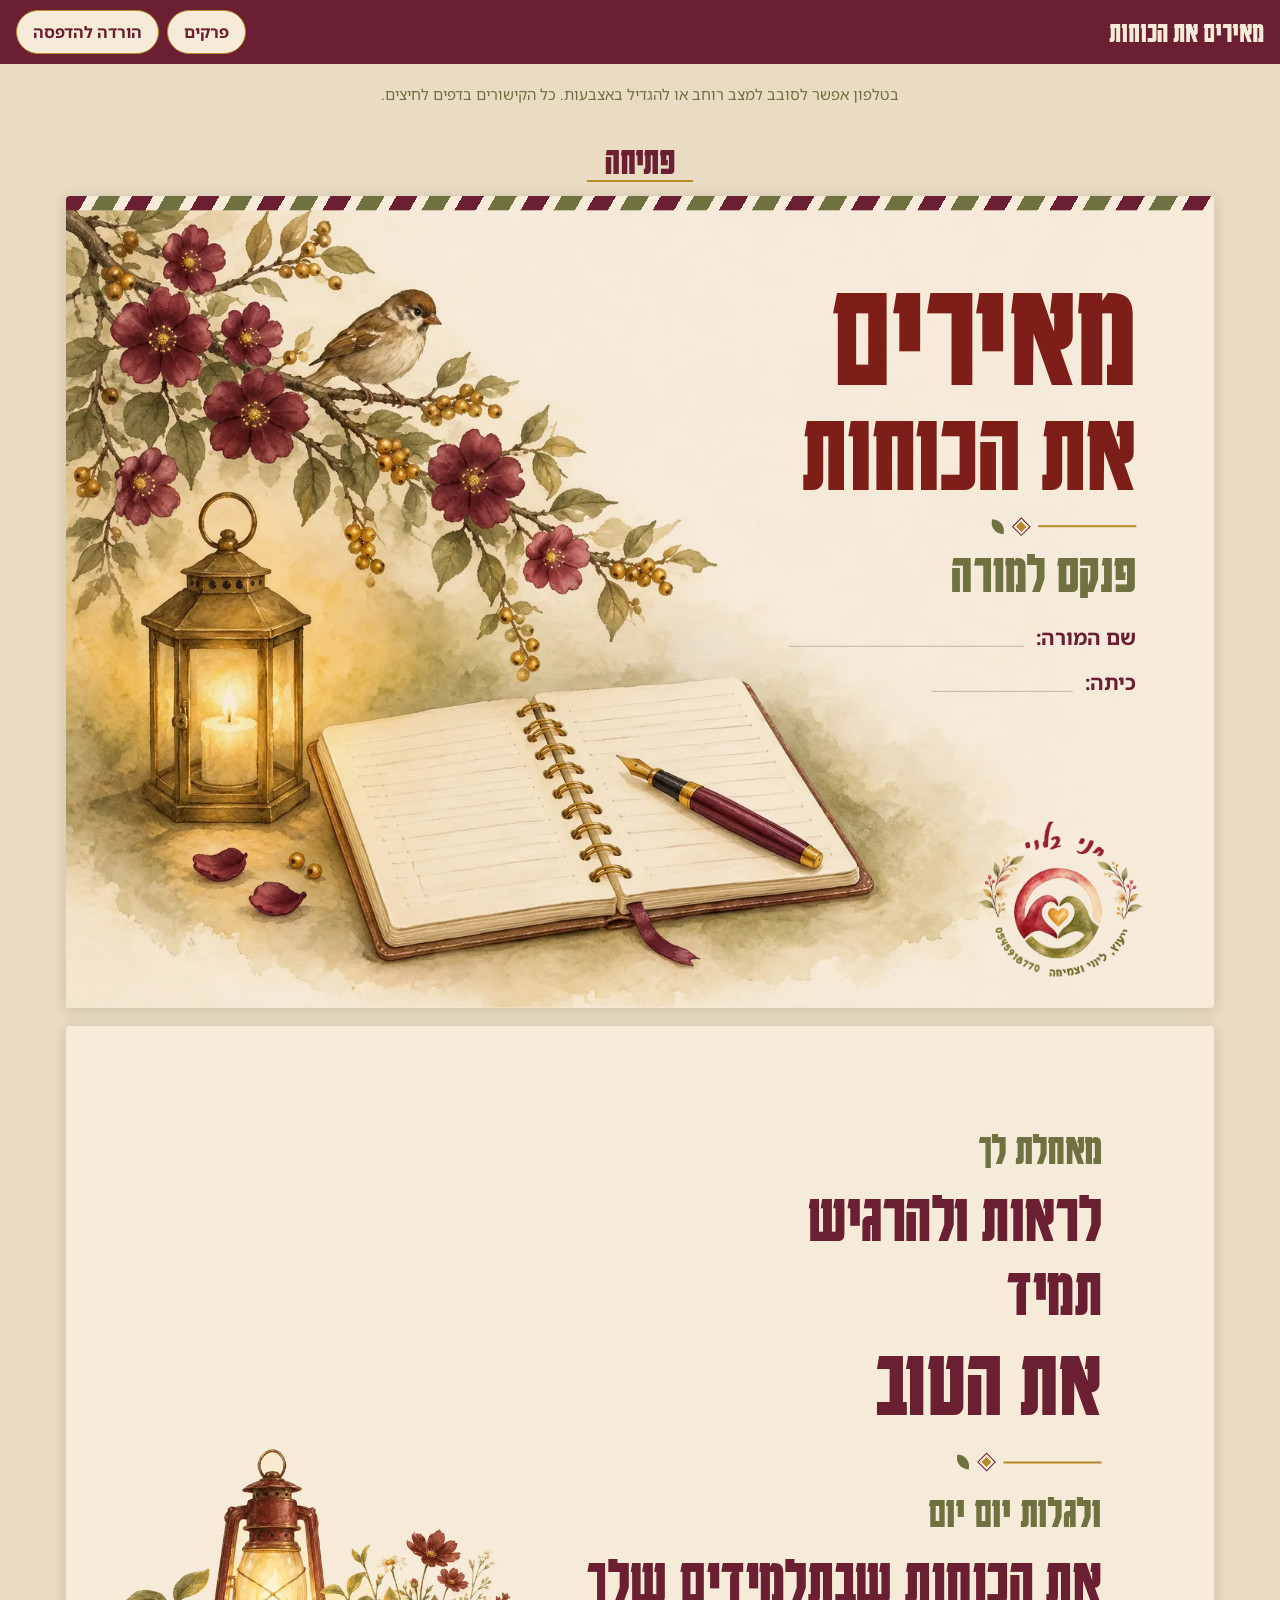
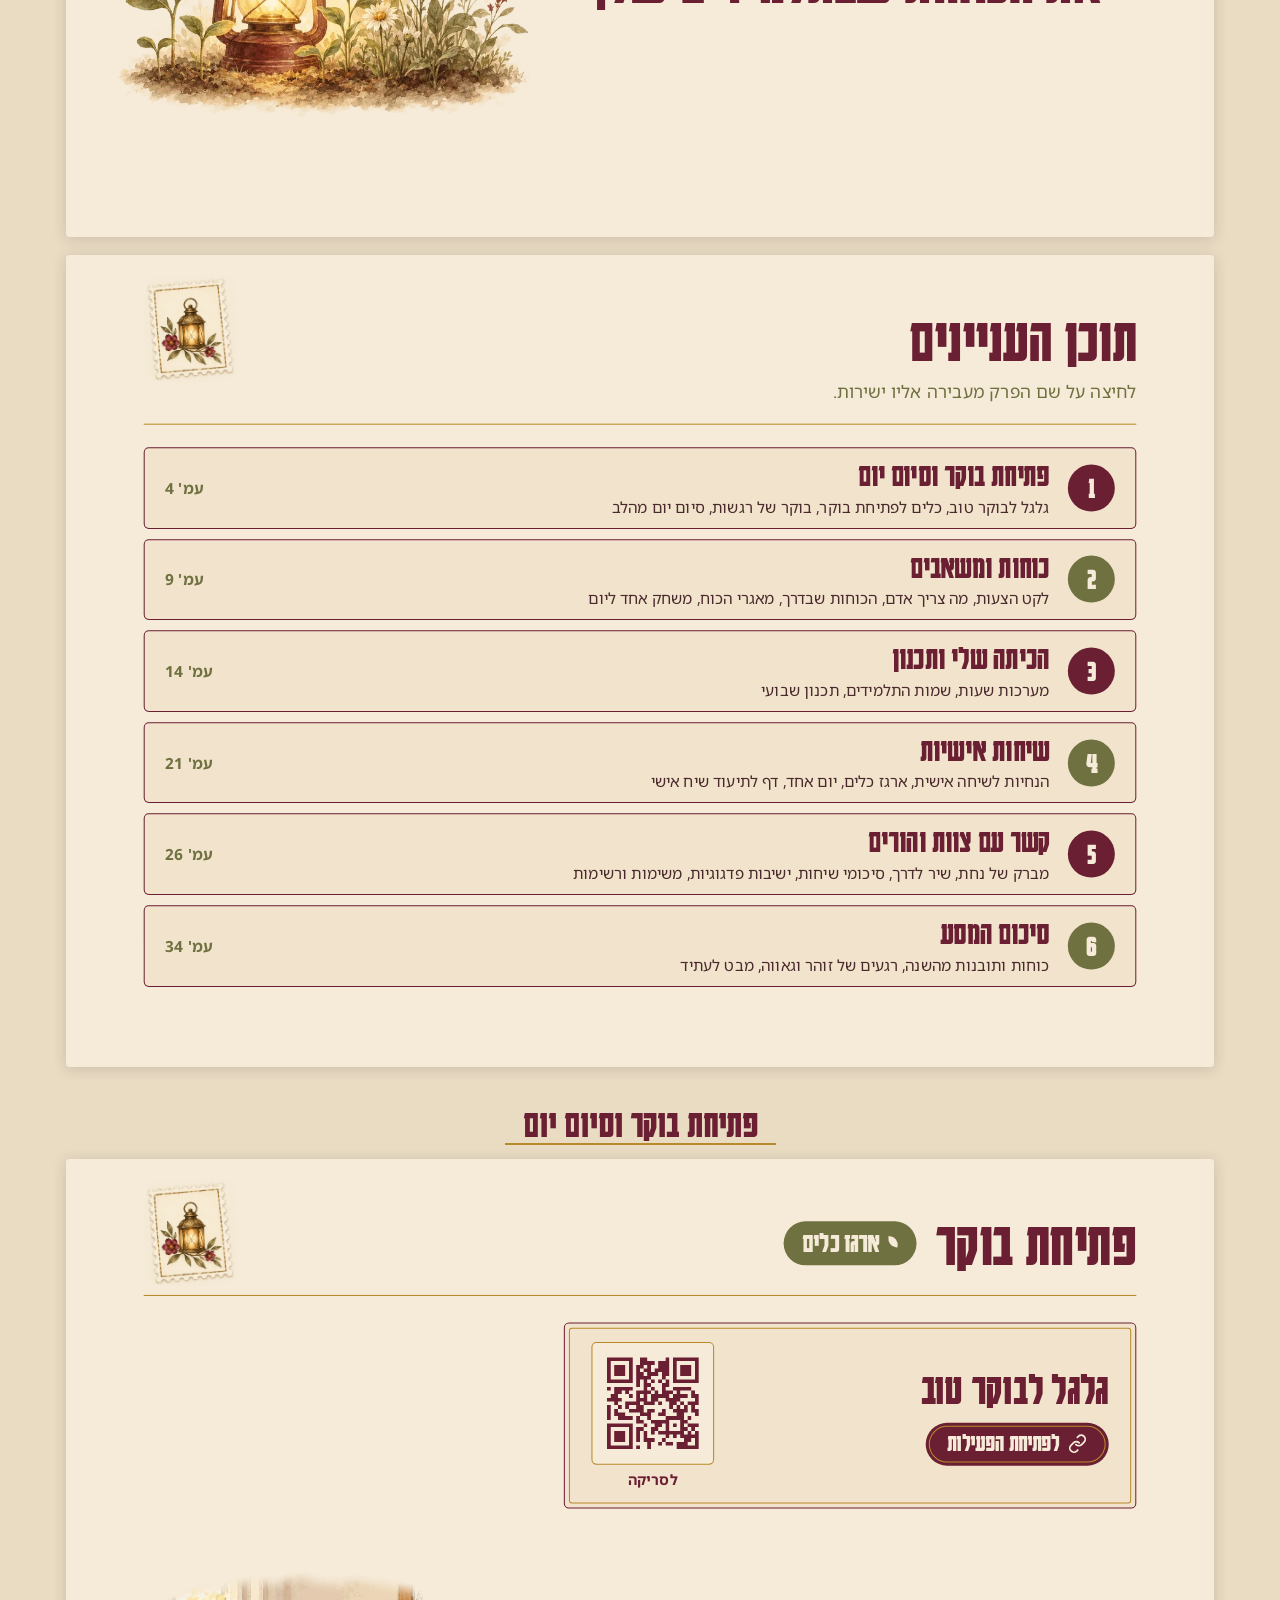
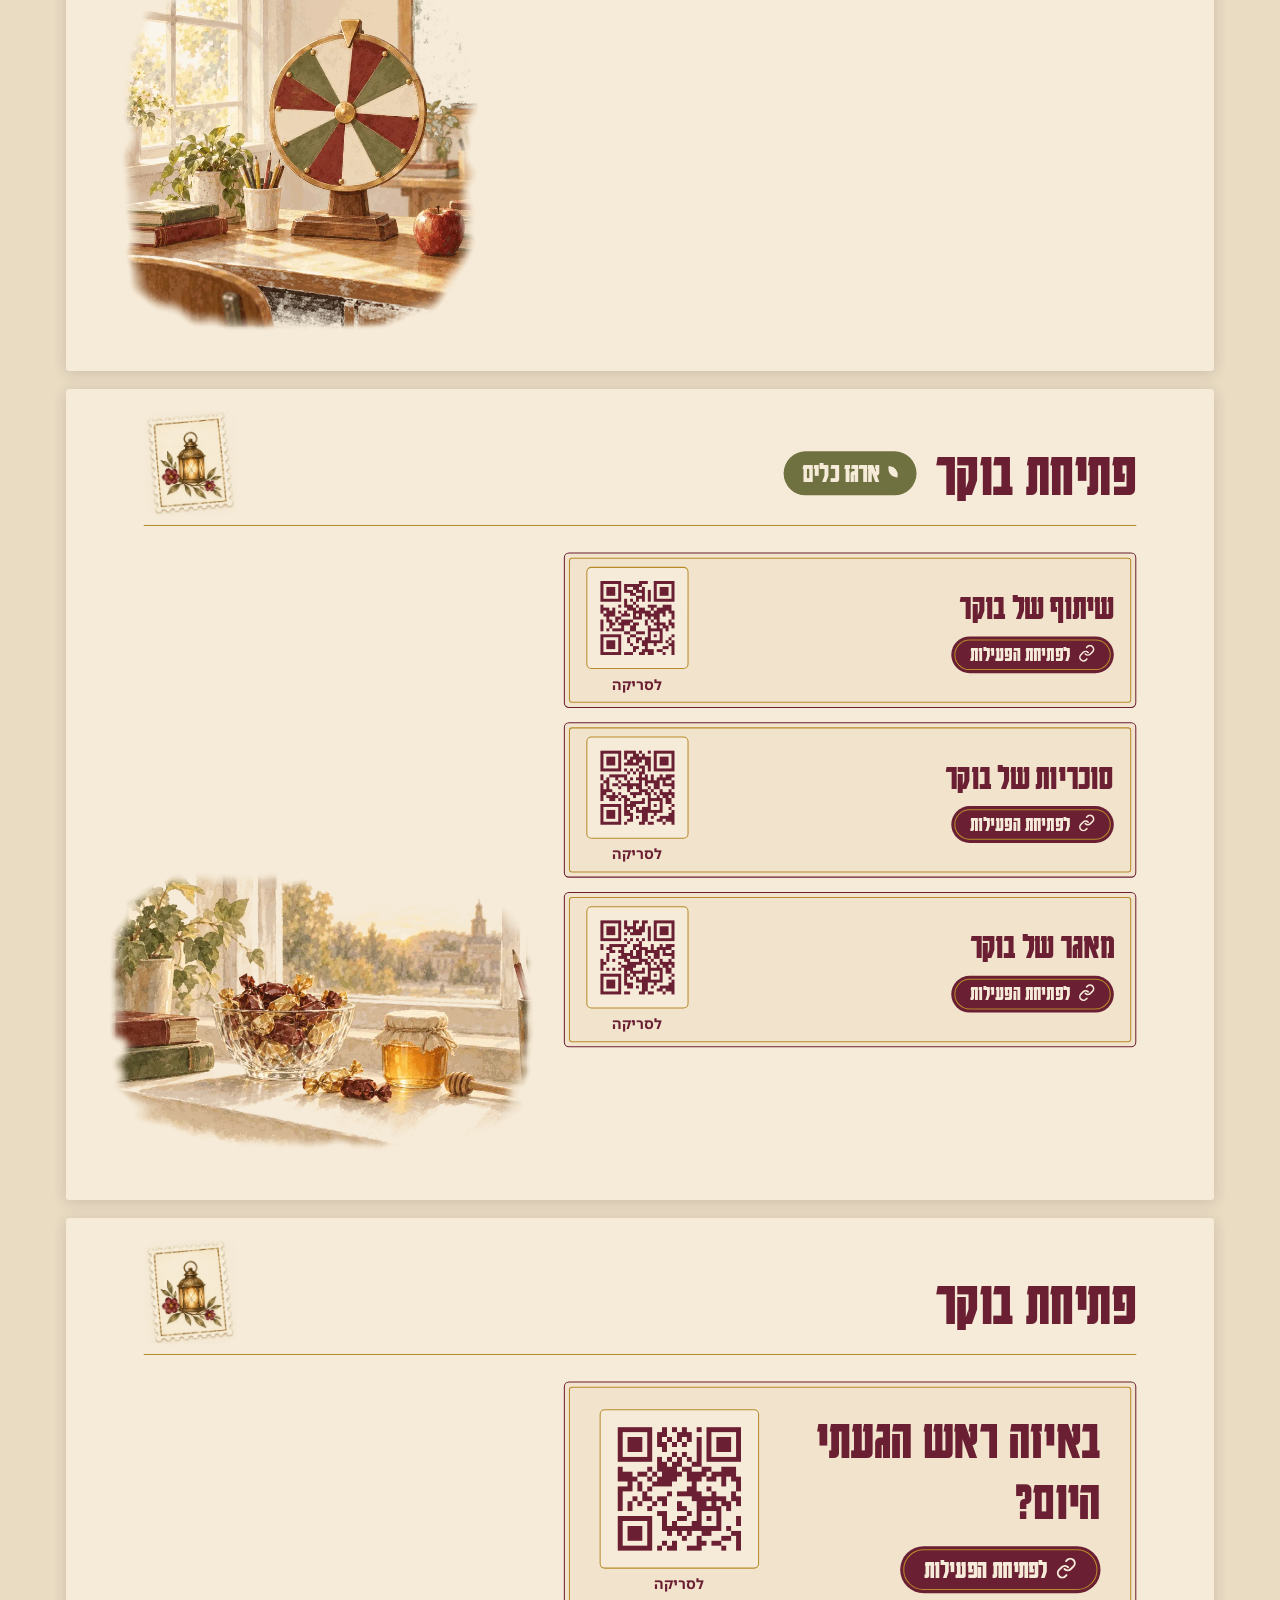
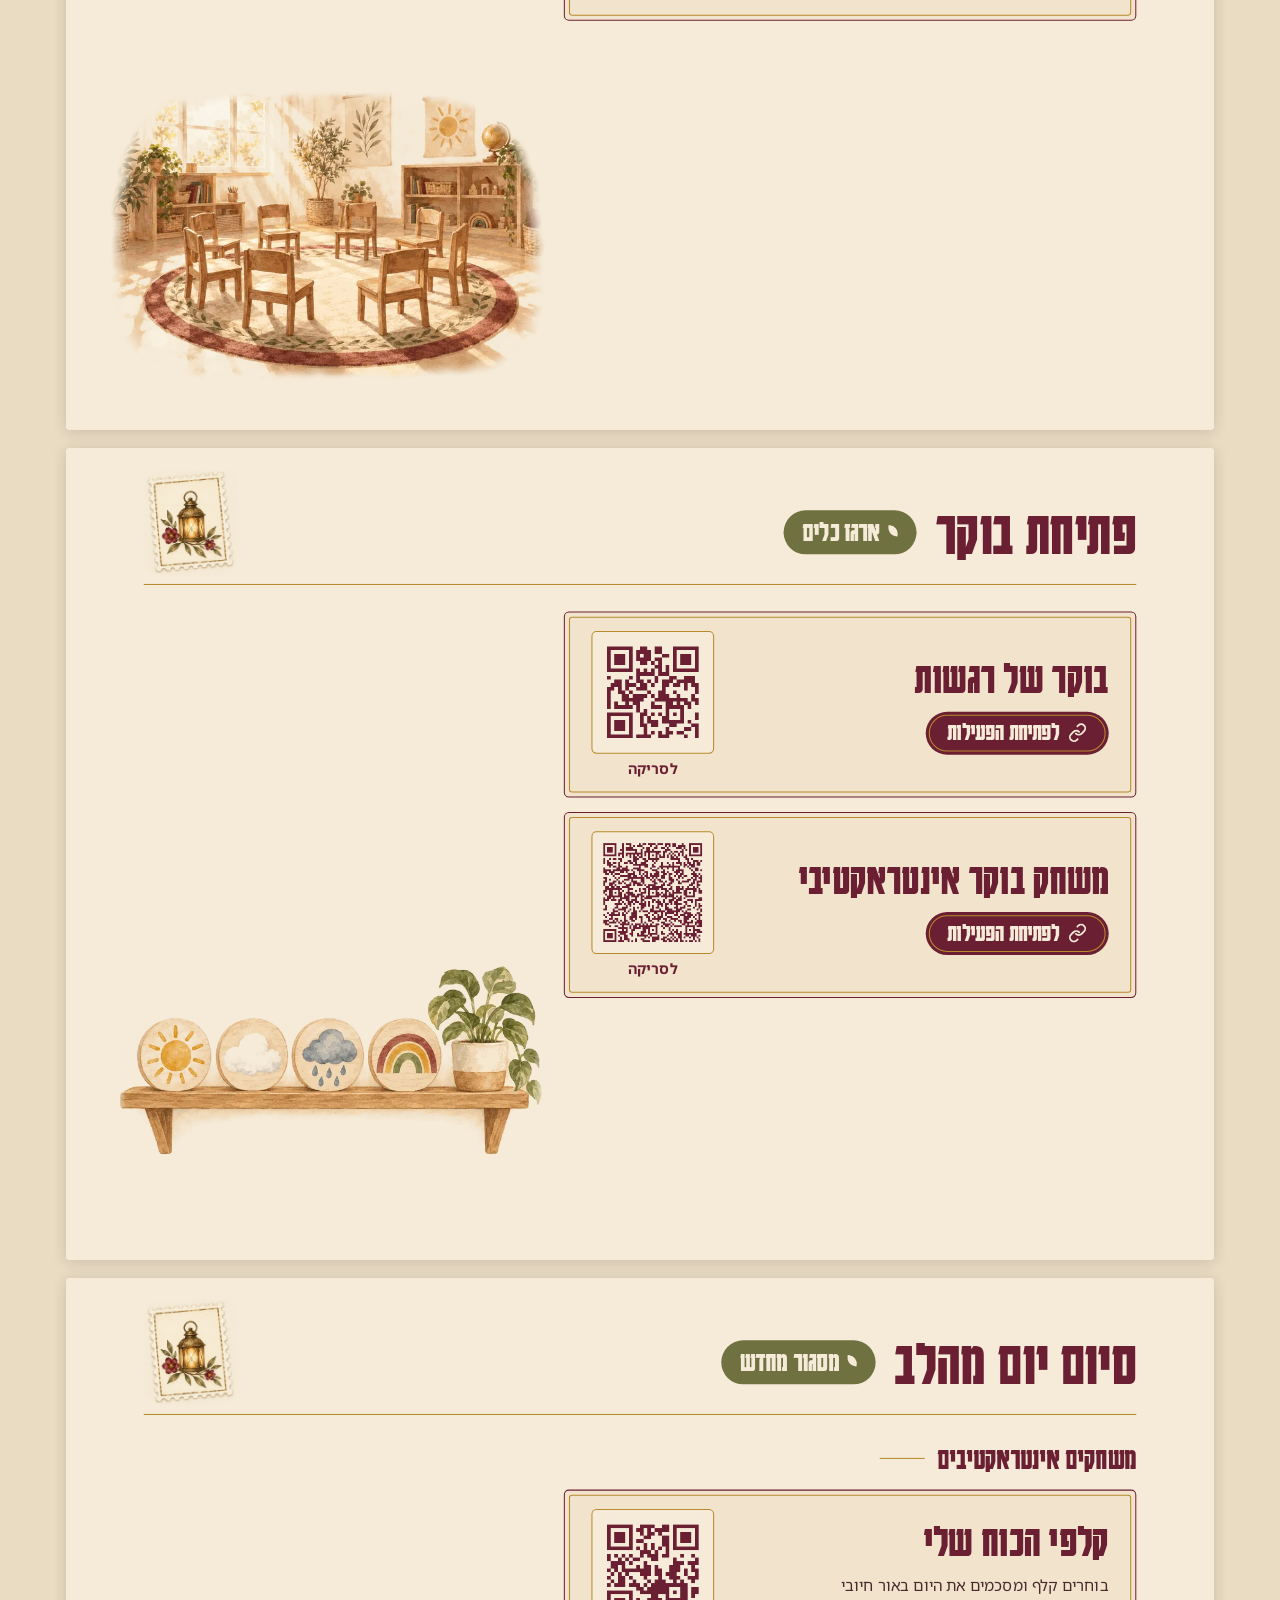
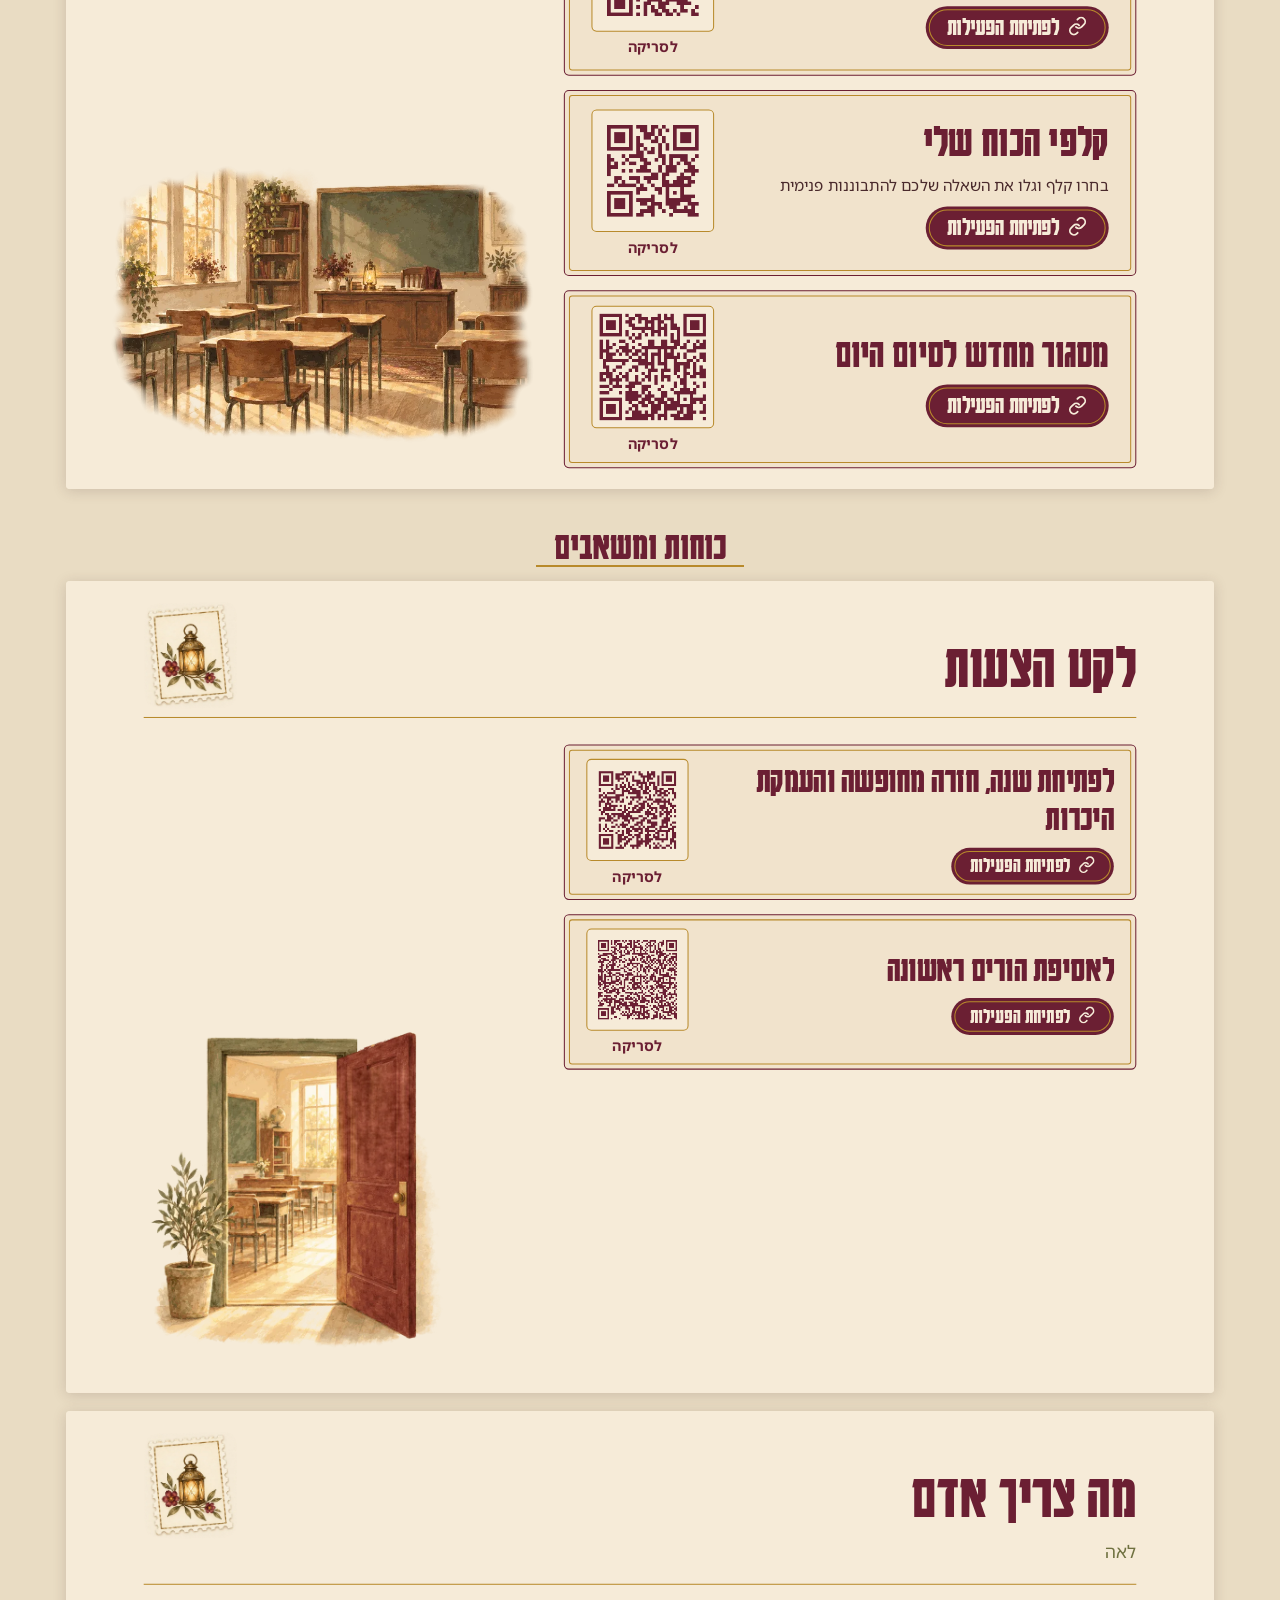
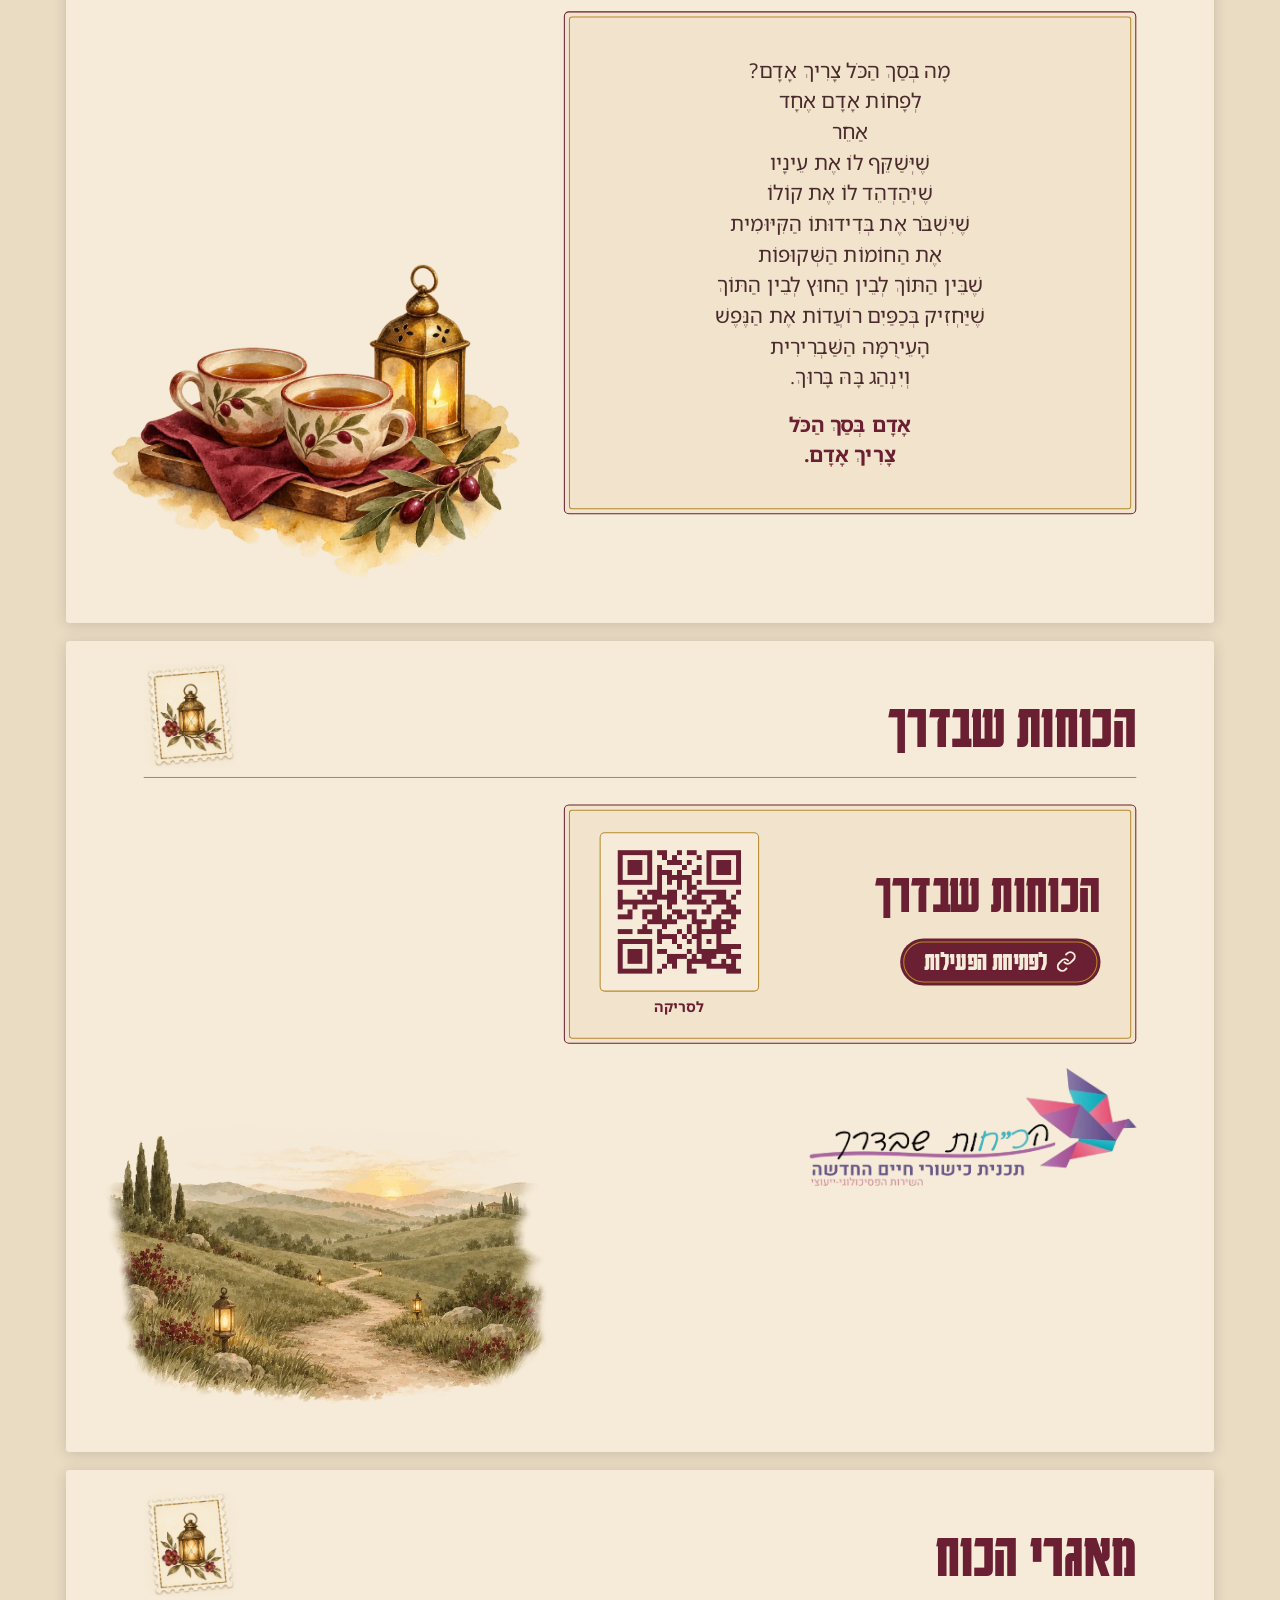
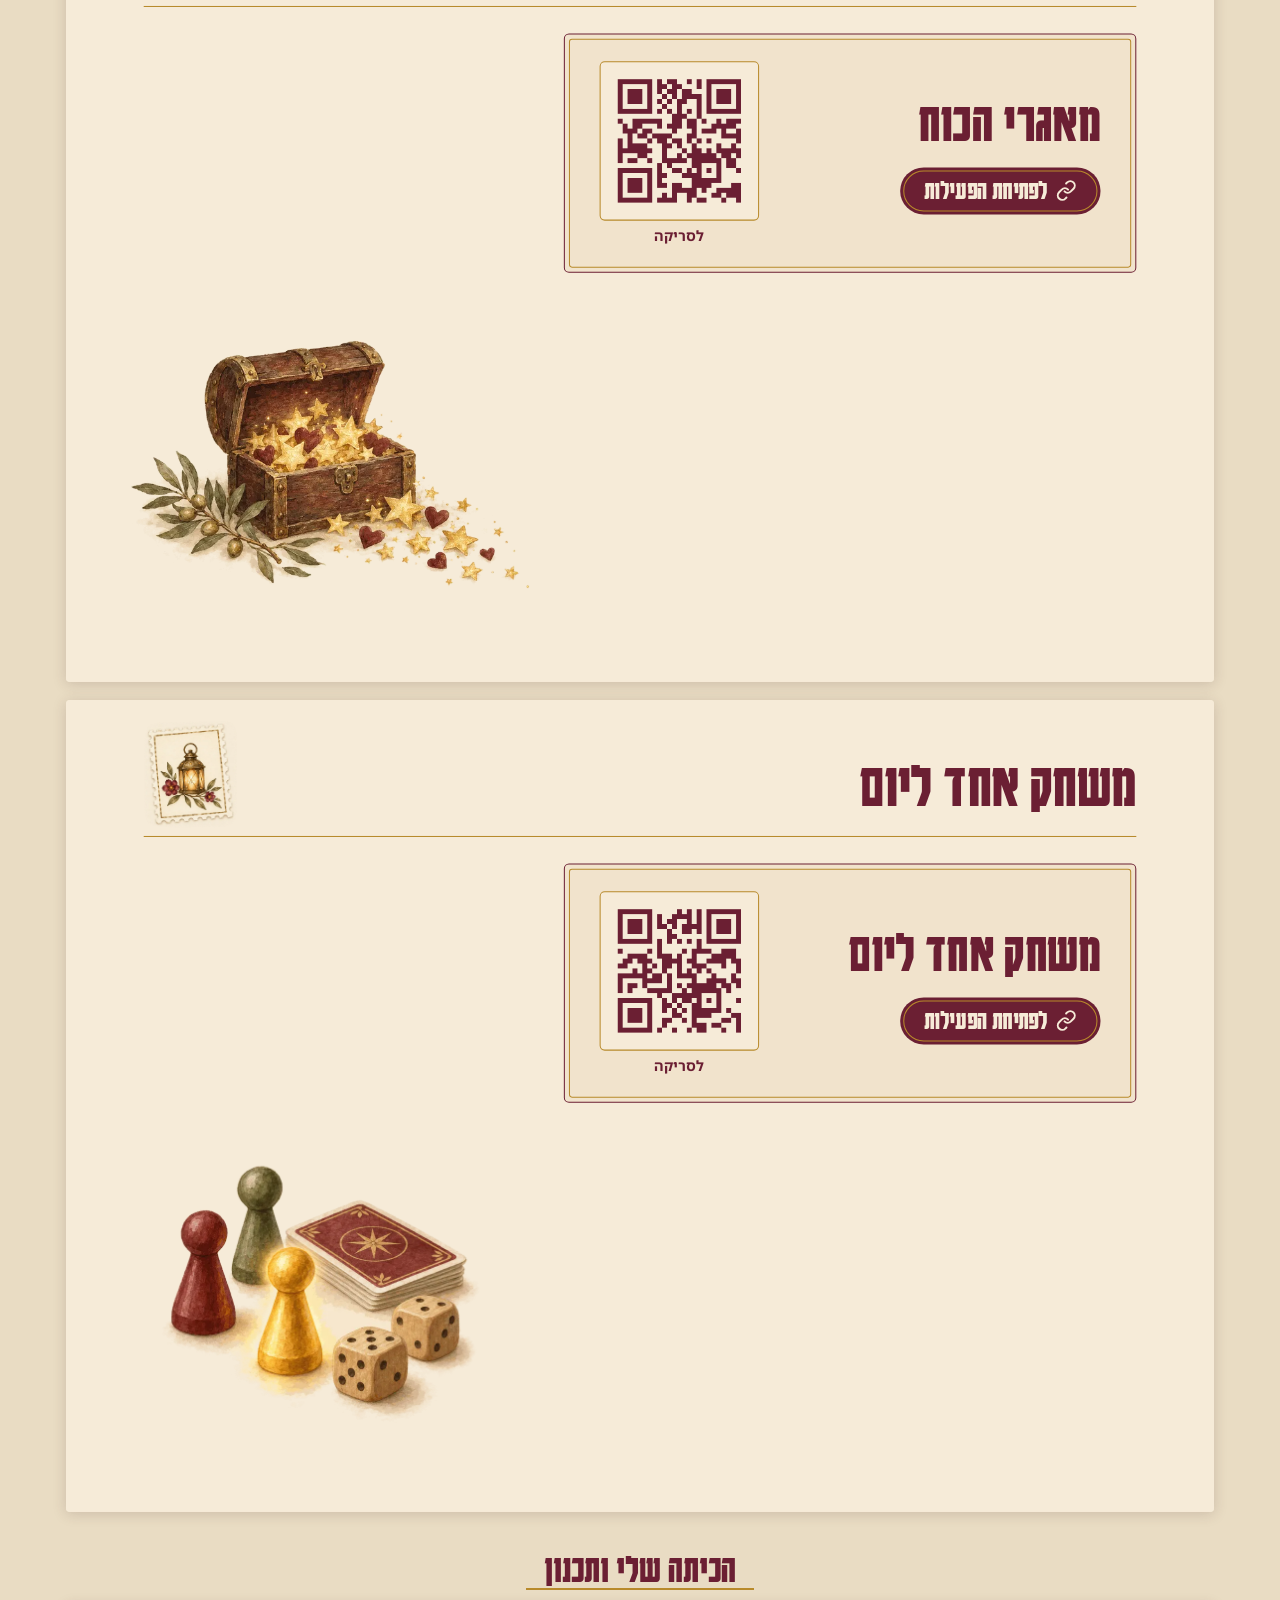
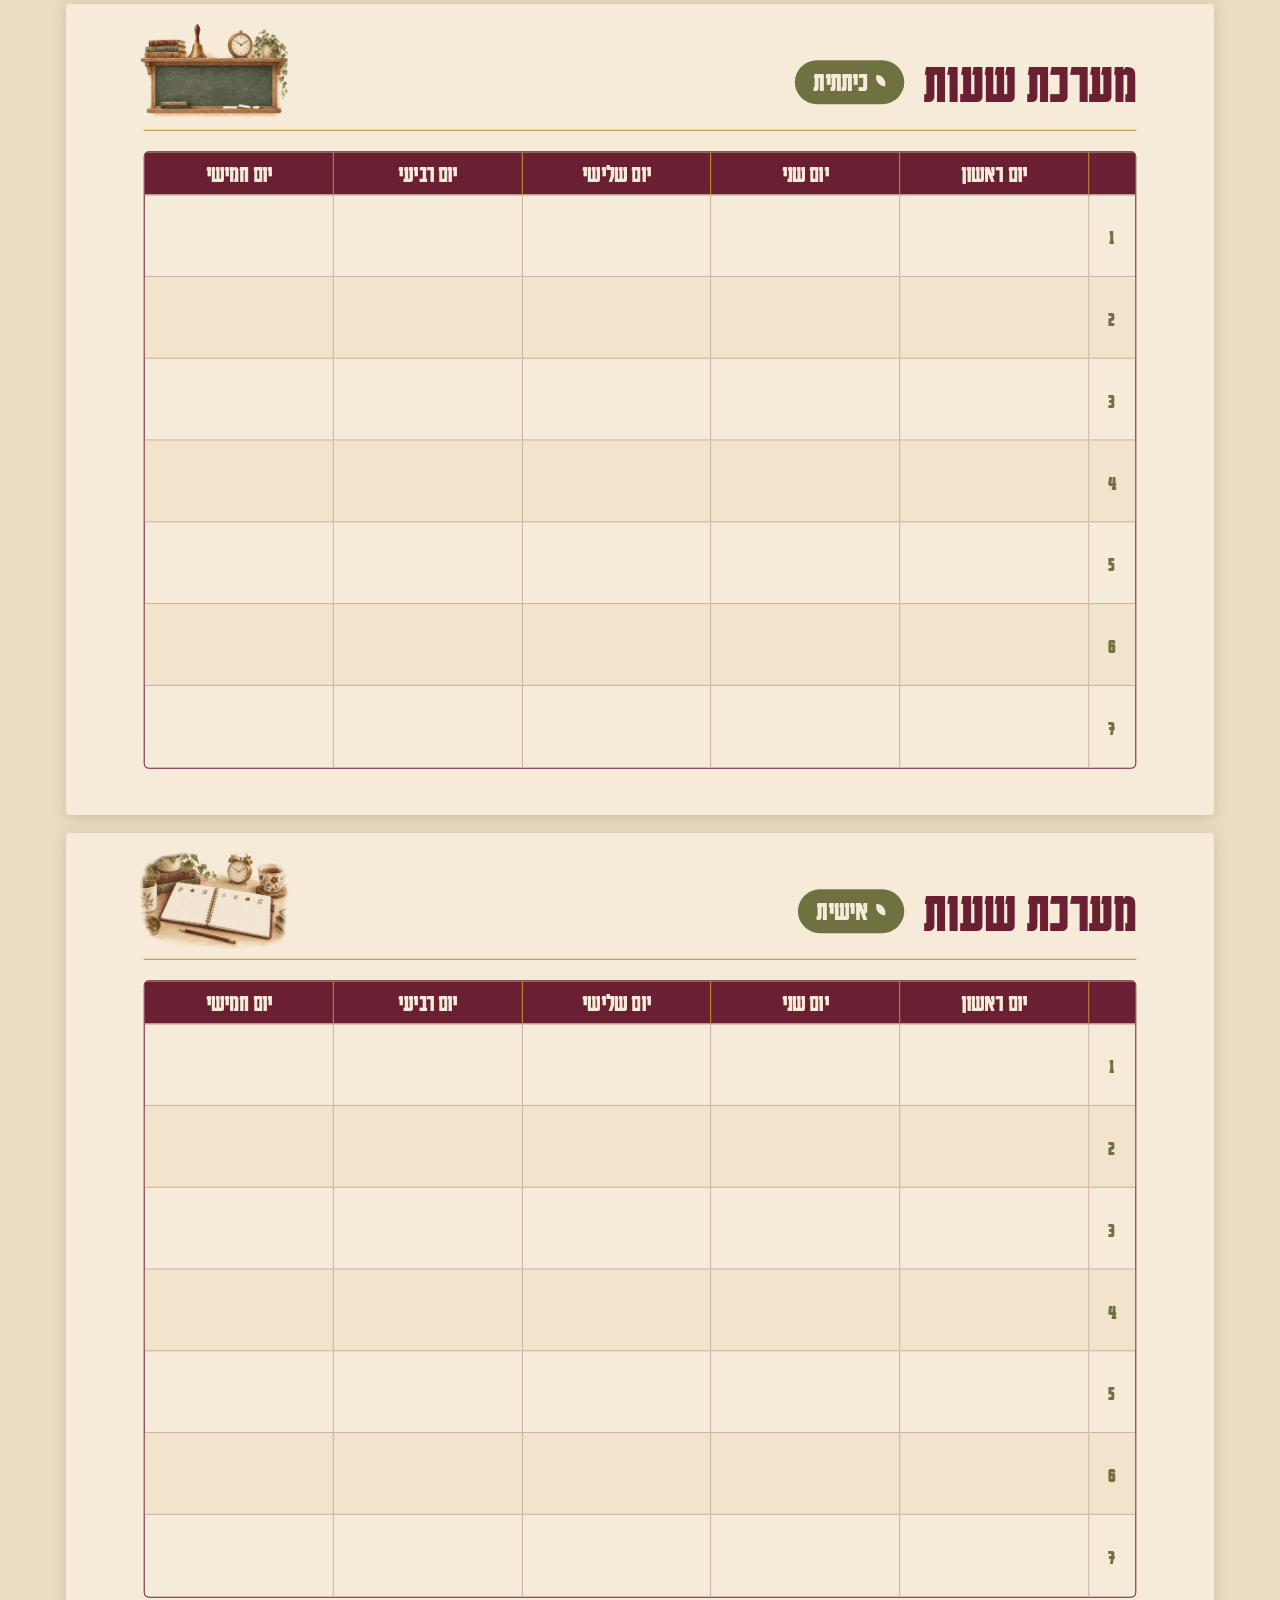
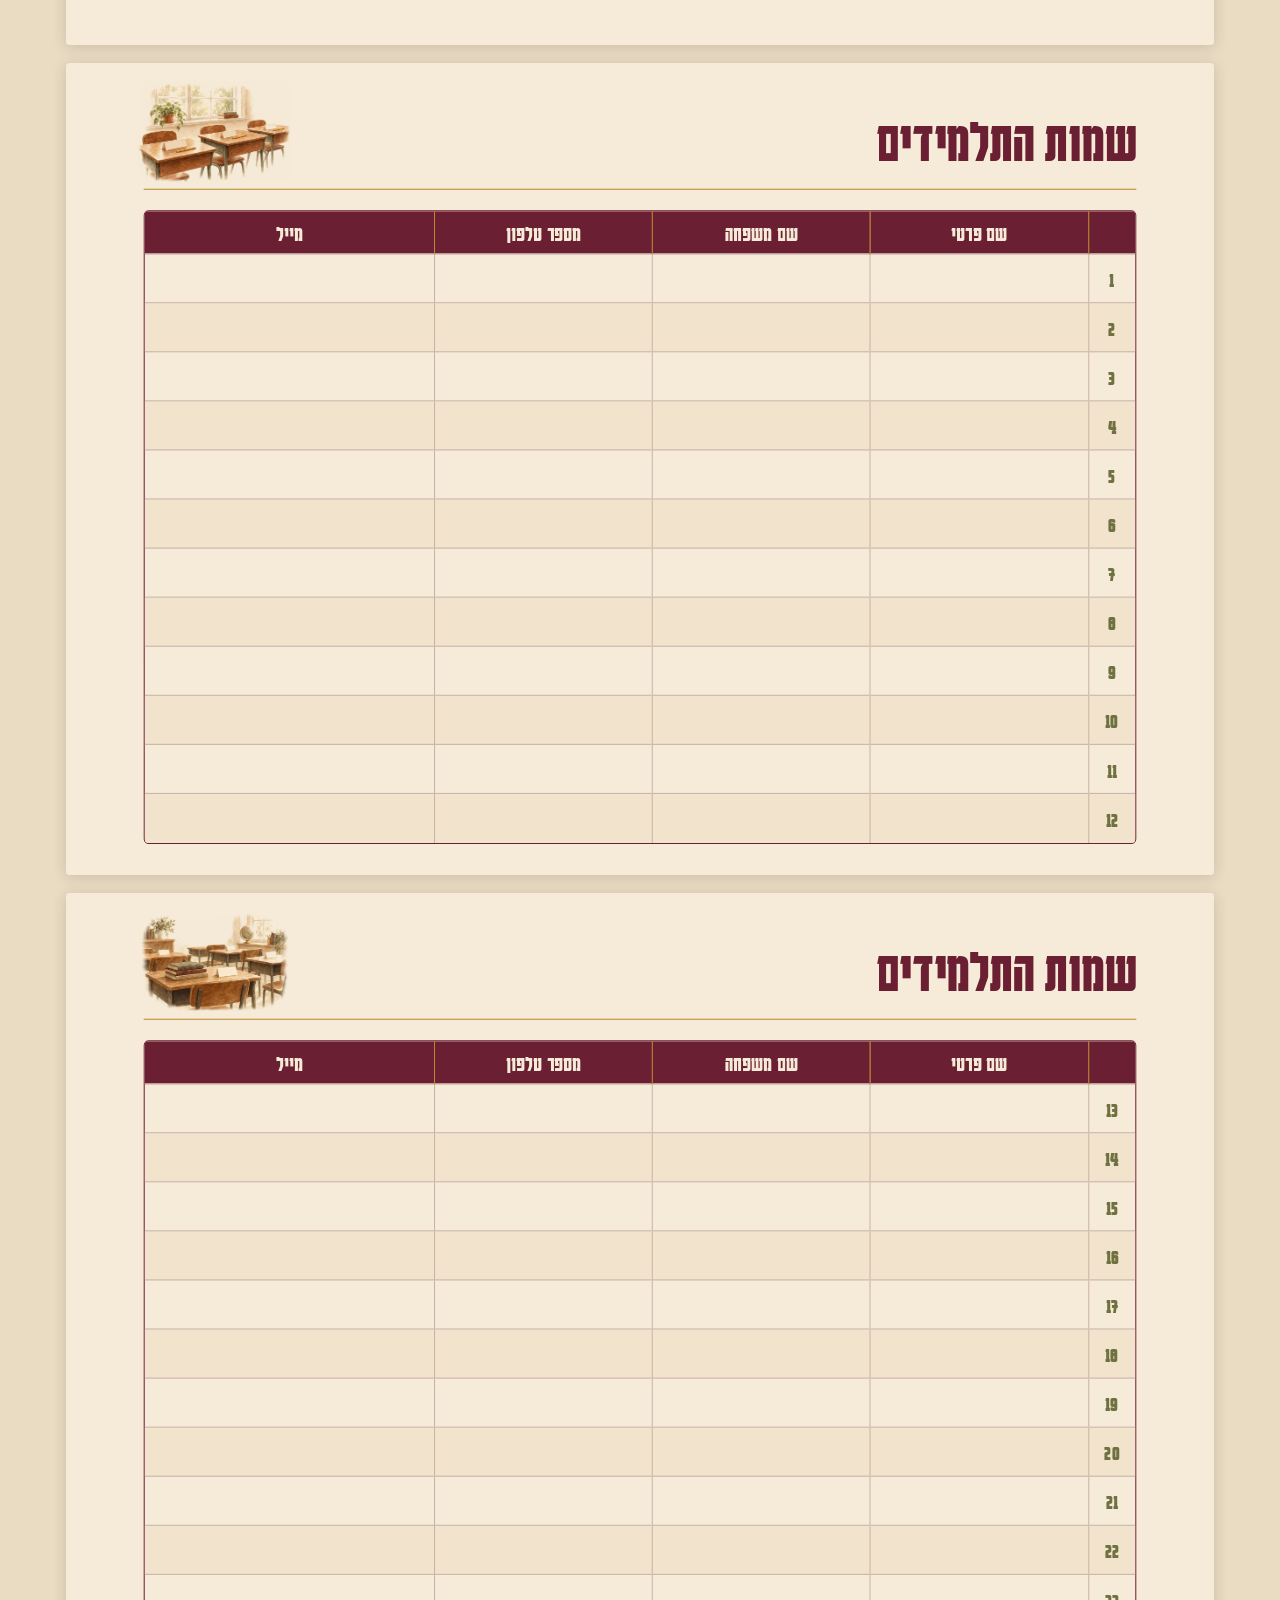
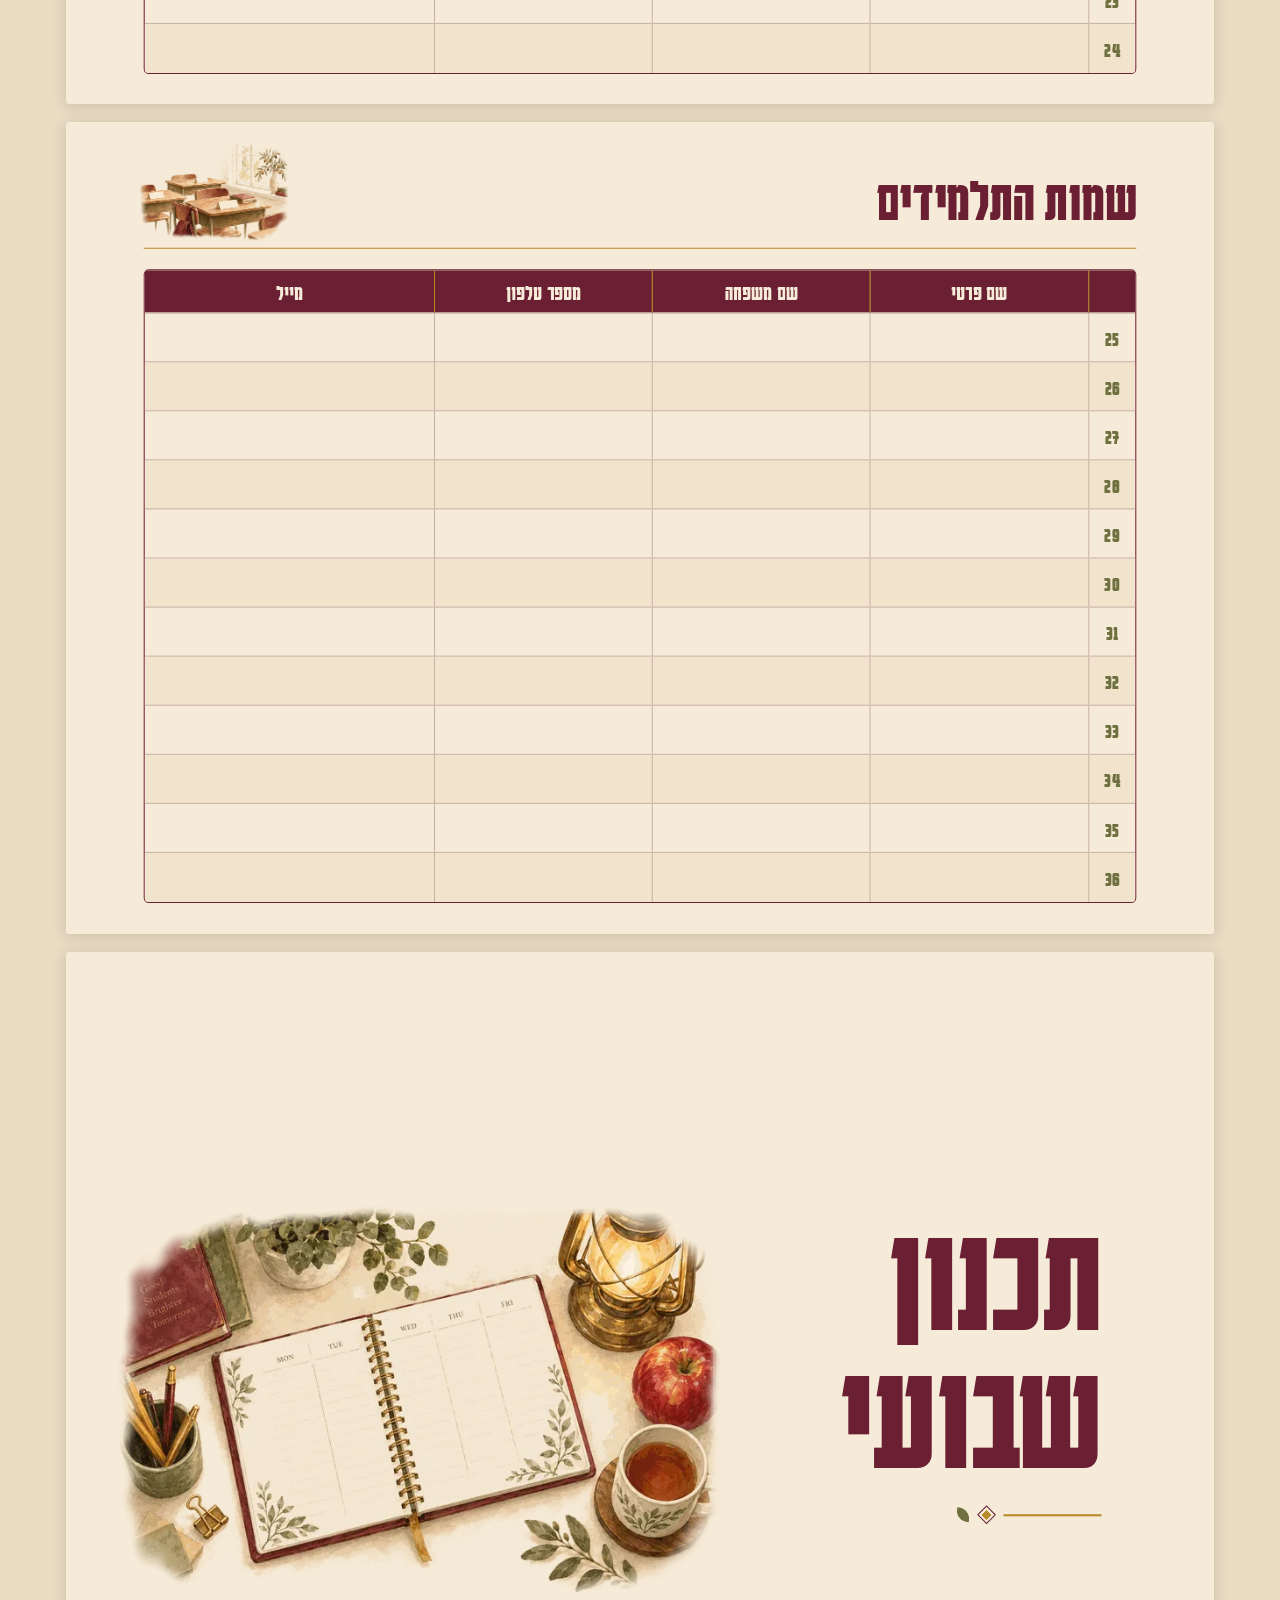
==== meirim-et-hakochot-site/index.html @ 9d776be3 "Add files via upload" ====
<!doctype html>
<html lang="he" dir="rtl">
<head>
<meta charset="utf-8">
<meta name="viewport" content="width=device-width, initial-scale=1">
<title>מאירים את הכוחות: פנקס למורה</title>
<meta name="description" content="פנקס למורה מאת חני בלוי: פתיחות בוקר, שיחות אישיות, כלים, שירים ודפי תיעוד לאורך השנה.">
<meta property="og:type" content="website">
<meta property="og:locale" content="he_IL">
<meta property="og:title" content="מאירים את הכוחות: פנקס למורה">
<meta property="og:description" content="פנקס למורה מאת חני בלוי: פתיחות בוקר, שיחות אישיות, כלים, שירים ודפי תיעוד לאורך השנה.">
<meta property="og:image" content="https://meirim-et-hakochot.vercel.app/og.jpg">
<meta property="og:image:width" content="1200">
<meta property="og:image:height" content="630">
<meta property="og:url" content="https://meirim-et-hakochot.vercel.app/">
<meta name="twitter:card" content="summary_large_image">
<meta name="theme-color" content="#6b1f33">
<link rel="icon" href="img/c4fcf6742540a62b8436416627c393c3.webp">
<link rel="stylesheet" href="fonts/fonts.css">
<style>
*{box-sizing:border-box}
body{margin:0}
a{color:#6b1f33}a:hover{color:#7d1e18}

html{scroll-behavior:smooth;scroll-padding-top:72px}
body{background:#e9dcc3;color:#4a2a2c;font-family:'Noto Sans Hebrew',sans-serif}
.bar{position:sticky;top:0;z-index:10;display:flex;align-items:center;justify-content:space-between;gap:12px;padding:10px 16px;background:#6b1f33;color:#f6ebd8}
.bar h1{margin:0;font-family:'Karantina','Noto Sans Hebrew',sans-serif;font-weight:700;font-size:30px;line-height:1}
.bar .acts{display:flex;gap:8px}
.btn{display:inline-flex;align-items:center;gap:6px;min-height:44px;padding:0 16px;border-radius:999px;border:1px solid #b88a2b;background:#f6ebd8;color:#6b1f33;font:700 16px 'Noto Sans Hebrew',sans-serif;text-decoration:none;cursor:pointer}
.btn:hover{background:#fff7e8;color:#6b1f33}
nav.toc{display:none;position:fixed;top:64px;inset-inline-start:16px;z-index:11;background:#f6ebd8;border:1px solid #6b1f33;border-radius:5px;padding:8px 0;box-shadow:0 8px 24px rgba(74,42,44,.25)}
nav.toc.open{display:block}
nav.toc ul{margin:0;padding:0;list-style:none}
nav.toc a{display:block;padding:10px 20px;font-size:17px;font-weight:700;text-decoration:none;color:#6b1f33}
nav.toc a:hover{background:#f1e3cc}
main{max-width:1180px;margin:0 auto;padding:20px 16px 48px}
.hint{margin:0 0 12px;font-size:15px;color:#6f7140;text-align:center}
.ch{margin:36px 0 14px;text-align:center;font-family:'Karantina','Noto Sans Hebrew',sans-serif;font-weight:700;font-size:40px;color:#6b1f33}
.ch span{display:inline-block;padding:0 18px;border-bottom:2px solid #b88a2b}
.sheet{margin:0 0 18px}
.frame{position:relative;width:100%;aspect-ratio:1123/794;overflow:hidden;border-radius:4px;box-shadow:0 2px 14px rgba(74,42,44,.18);background:#f6ebd8}
.scaler{position:absolute;top:0;right:0;width:1123px;height:794px;transform-origin:top right}
footer{text-align:center;padding:24px 16px 40px;font-size:14px;color:#6f7140}
@media (max-width:600px){.bar h1{font-size:24px} .btn{padding:0 12px;font-size:14px} .ch{font-size:32px}}
</style>
</head>
<body>
<header class="bar">
<h1>מאירים את הכוחות</h1>
<div class="acts">
<button class="btn" id="tocBtn" aria-expanded="false" aria-controls="toc">פרקים</button>
<a class="btn" href="meirim-et-hakochot.pdf" download>הורדה להדפסה</a>
</div>
</header>
<nav class="toc" id="toc" aria-label="פרקי הפנקס"><ul><li><a href="#ch0">פתיחה</a></li><li><a href="#ch1">פתיחת בוקר וסיום יום</a></li><li><a href="#ch2">כוחות ומשאבים</a></li><li><a href="#ch3">הכיתה שלי ותכנון</a></li><li><a href="#ch4">שיחות אישיות</a></li><li><a href="#ch5">קשר עם צוות והורים</a></li><li><a href="#ch6">סיכום המסע</a></li></ul></nav>
<main>
<p class="hint">בטלפון אפשר לסובב למצב רוחב או להגדיל באצבעות. כל הקישורים בדפים לחיצים.</p>
<h2 class="ch" id="ch0"><span>פתיחה</span></h2><section class="sheet" id="pg0" aria-label="שער"><div class="frame"><div class="scaler"><div dir="rtl" style="direction: rtl; position: relative; width: 1123px; height: 794px; box-sizing: border-box; background: #f6ebd8; color: #4a2a2c; font-family: 'Noto Sans Hebrew','Rubik',sans-serif; overflow: hidden">
<img src="img/a8a3c71fea267fa14e63f6dec1b5bc2f.webp" alt="איור בצבעי מים: פנקס פתוח ועט, פנס דולק, ודרור על ענף פורח" style="position: absolute; left: 0; top: 0; width: 1054px; height: 794px">
<div aria-hidden="true" style="position: absolute; left: 0; right: 0; top: 0; height: 14px; background: repeating-linear-gradient(120deg, #6b1f33 0 18px, #f6ebd8 18px 28px, #6f7140 28px 46px, #f6ebd8 46px 56px)"></div>
<div style="position: absolute; right: 76px; top: 66px; width: 500px; display: flex; flex-direction: column; align-items: flex-start">
<h1 style="margin: 0; font-family: 'Karantina','Noto Sans Hebrew',sans-serif; font-weight: 700; color: #7d1e18; line-height: 0.88; white-space: nowrap">
<span style="display: block; font-size: 150px">מאירים</span>
<span style="display: block; font-size: 112px; margin-top: 2px">את הכוחות</span>
</h1>
<div aria-hidden="true" style="display: flex; align-items: center; gap: 10px; margin: 18px 0 10px">
<span style="width: 96px; border-top: 2px solid #b88a2b"></span>
<span aria-hidden="true" style="flex: none; box-sizing: border-box; width: 13px; height: 13px; padding: 2px; border: 1px solid #6b1f33; background: #b88a2b; background-clip: content-box; transform: rotate(45deg)"></span>
<span aria-hidden="true" style="flex: none; display: inline-block; width: 13px; height: 13px; background: #6f7140; border-radius: 0 85% 0 85%; transform: rotate(8deg)"></span>
</div>
<p style="margin: 0 0 22px; font-family: 'Karantina','Noto Sans Hebrew',sans-serif; font-weight: 700; font-size: 56px; line-height: 1; color: #6f7140">פנקס למורה</p>
<div style="display: flex; flex-direction: column; gap: 16px">
<div style="display: flex; align-items: flex-end; gap: 12px; width: 340px">
<span style="font-size: 20px; line-height: 28px; font-weight: 700; color: #6b1f33">שם המורה:</span>
<span aria-hidden="true" style="flex: 1; margin-bottom: 5px; border-bottom: 1px solid #c9b2a8"></span>
</div>
<div style="display: flex; align-items: flex-end; gap: 12px; width: 200px">
<span style="font-size: 20px; line-height: 28px; font-weight: 700; color: #6b1f33">כיתה:</span>
<span aria-hidden="true" style="flex: 1; margin-bottom: 5px; border-bottom: 1px solid #c9b2a8"></span>
</div>
</div>
</div>
<img src="img/0325bfbca5e617ce3c45b16af20805c5.webp" alt="חני בלוי: ייעוץ, ליווי וצמיחה" style="position: absolute; right: 70px; bottom: 30px; width: 160px; height: 152px">
</div></div></div></section><section class="sheet" id="pg1" aria-label="פתיחה אישית"><div class="frame"><div class="scaler"><div dir="rtl" style="direction: rtl; position: relative; width: 1123px; height: 794px; box-sizing: border-box; background: #f6ebd8; color: #4a2a2c; font-family: 'Noto Sans Hebrew','Rubik',sans-serif; overflow: hidden">
<img src="img/b7ec17ec30d6bbbf7b0265966126eb94.webp" alt="" aria-hidden="true" style="position: absolute; left: 44px; bottom: 110px; width: 420px; height: 280px">
<div style="position: absolute; right: 110px; top: 96px; width: 560px">
<p style="margin: 0px 0 0; font-family: 'Karantina','Noto Sans Hebrew',sans-serif; font-weight: 700; font-size: 44px; line-height: 1.08; color: #6f7140">מאחלת לך</p>
<p style="margin: 6px 0 0; font-family: 'Karantina','Noto Sans Hebrew',sans-serif; font-weight: 700; font-size: 68px; line-height: 1.08; color: #6b1f33">לראות ולהרגיש</p>
<p style="margin: 0px 0 0; font-family: 'Karantina','Noto Sans Hebrew',sans-serif; font-weight: 700; font-size: 68px; line-height: 1.08; color: #6b1f33">תמיד</p>
<p style="margin: 0px 0 0; font-family: 'Karantina','Noto Sans Hebrew',sans-serif; font-weight: 700; font-size: 96px; line-height: 1.08; color: #6b1f33">את הטוב</p>
<div aria-hidden="true" style="display: flex; align-items: center; gap: 10px; margin: 20px 0 18px">
<span style="width: 96px; border-top: 2px solid #b88a2b"></span>
<span aria-hidden="true" style="flex: none; box-sizing: border-box; width: 13px; height: 13px; padding: 2px; border: 1px solid #6b1f33; background: #b88a2b; background-clip: content-box; transform: rotate(45deg)"></span>
<span aria-hidden="true" style="flex: none; display: inline-block; width: 13px; height: 13px; background: #6f7140; border-radius: 0 85% 0 85%; transform: rotate(8deg)"></span>
</div>
<p style="margin: 0px 0 0; font-family: 'Karantina','Noto Sans Hebrew',sans-serif; font-weight: 700; font-size: 44px; line-height: 1.08; color: #6f7140">ולגלות יום יום</p>
<p style="margin: 6px 0 0; font-family: 'Karantina','Noto Sans Hebrew',sans-serif; font-weight: 700; font-size: 66px; line-height: 1.08; color: #6b1f33">את הכוחות שבתלמידים שלך</p>
</div>
</div></div></div></section><section class="sheet" id="pg2" aria-label="תוכן העניינים"><div class="frame"><div class="scaler"><div dir="rtl" style="direction: rtl; position: relative; width: 1123px; height: 794px; box-sizing: border-box; background: #f6ebd8; color: #4a2a2c; font-family: 'Noto Sans Hebrew','Rubik',sans-serif; overflow: hidden; padding: 0 76px">
<header style="position: relative; padding: 50px 0 18px; border-bottom: 1.5px solid #b88a2b; margin-bottom: 22px">
<div style="display: flex; align-items: center; gap: 18px; padding-inline-end: 110px">
<h1 style="margin: 0; font-family: 'Karantina','Noto Sans Hebrew',sans-serif; font-weight: 700; font-size: 62px; line-height: 1.05; color: #6b1f33">תוכן העניינים</h1>
</div>
<p style="margin: 6px 0 0; font-size: 17px; line-height: 26px; color: #6f7140">לחיצה על שם הפרק מעבירה אליו ישירות.</p>
<img src="img/c4fcf6742540a62b8436416627c393c3.webp" alt="" aria-hidden="true" style="position: absolute; inset-inline-end: 0; top: 20px; width: 92px; height: 106px">
</header>
<nav aria-label="פרקי הפנקס" style="display: flex; flex-direction: column; gap: 10px">
<a href="#pg3" style="display: flex; align-items: center; gap: 18px; box-sizing: border-box; min-height: 78px; padding: 10px 20px; background: #f1e3cc; border: 1px solid #6b1f33; border-radius: 5px; text-decoration: none; color: #4a2a2c">
<span style="flex: none; display: flex; align-items: center; justify-content: center; width: 46px; height: 46px; border-radius: 999px; background: #6b1f33; color: #f6ebd8; font-family: 'Karantina','Noto Sans Hebrew',sans-serif; font-weight: 700; font-size: 30px; line-height: 1">1</span>
<span style="flex: 1; display: flex; flex-direction: column; gap: 2px"><span style="font-family: 'Karantina','Noto Sans Hebrew',sans-serif; font-weight: 700; font-size: 32px; line-height: 1.05; color: #6b1f33">פתיחת בוקר וסיום יום</span><span style="font-size: 15px; line-height: 22px">גלגל לבוקר טוב, כלים לפתיחת בוקר, בוקר של רגשות, סיום יום מהלב</span></span>
<span style="flex: none; font-size: 15px; font-weight: 700; color: #6f7140">עמ' 4</span>
</a>
<a href="#pg8" style="display: flex; align-items: center; gap: 18px; box-sizing: border-box; min-height: 78px; padding: 10px 20px; background: #f1e3cc; border: 1px solid #6b1f33; border-radius: 5px; text-decoration: none; color: #4a2a2c">
<span style="flex: none; display: flex; align-items: center; justify-content: center; width: 46px; height: 46px; border-radius: 999px; background: #6f7140; color: #f6ebd8; font-family: 'Karantina','Noto Sans Hebrew',sans-serif; font-weight: 700; font-size: 30px; line-height: 1">2</span>
<span style="flex: 1; display: flex; flex-direction: column; gap: 2px"><span style="font-family: 'Karantina','Noto Sans Hebrew',sans-serif; font-weight: 700; font-size: 32px; line-height: 1.05; color: #6b1f33">כוחות ומשאבים</span><span style="font-size: 15px; line-height: 22px">לקט הצעות, מה צריך אדם, הכוחות שבדרך, מאגרי הכוח, משחק אחד ליום</span></span>
<span style="flex: none; font-size: 15px; font-weight: 700; color: #6f7140">עמ' 9</span>
</a>
<a href="#pg13" style="display: flex; align-items: center; gap: 18px; box-sizing: border-box; min-height: 78px; padding: 10px 20px; background: #f1e3cc; border: 1px solid #6b1f33; border-radius: 5px; text-decoration: none; color: #4a2a2c">
<span style="flex: none; display: flex; align-items: center; justify-content: center; width: 46px; height: 46px; border-radius: 999px; background: #6b1f33; color: #f6ebd8; font-family: 'Karantina','Noto Sans Hebrew',sans-serif; font-weight: 700; font-size: 30px; line-height: 1">3</span>
<span style="flex: 1; display: flex; flex-direction: column; gap: 2px"><span style="font-family: 'Karantina','Noto Sans Hebrew',sans-serif; font-weight: 700; font-size: 32px; line-height: 1.05; color: #6b1f33">הכיתה שלי ותכנון</span><span style="font-size: 15px; line-height: 22px">מערכות שעות, שמות התלמידים, תכנון שבועי</span></span>
<span style="flex: none; font-size: 15px; font-weight: 700; color: #6f7140">עמ' 14</span>
</a>
<a href="#pg20" style="display: flex; align-items: center; gap: 18px; box-sizing: border-box; min-height: 78px; padding: 10px 20px; background: #f1e3cc; border: 1px solid #6b1f33; border-radius: 5px; text-decoration: none; color: #4a2a2c">
<span style="flex: none; display: flex; align-items: center; justify-content: center; width: 46px; height: 46px; border-radius: 999px; background: #6f7140; color: #f6ebd8; font-family: 'Karantina','Noto Sans Hebrew',sans-serif; font-weight: 700; font-size: 30px; line-height: 1">4</span>
<span style="flex: 1; display: flex; flex-direction: column; gap: 2px"><span style="font-family: 'Karantina','Noto Sans Hebrew',sans-serif; font-weight: 700; font-size: 32px; line-height: 1.05; color: #6b1f33">שיחות אישיות</span><span style="font-size: 15px; line-height: 22px">הנחיות לשיחה אישית, ארגז כלים, יום אחד, דף לתיעוד שיח אישי</span></span>
<span style="flex: none; font-size: 15px; font-weight: 700; color: #6f7140">עמ' 21</span>
</a>
<a href="#pg25" style="display: flex; align-items: center; gap: 18px; box-sizing: border-box; min-height: 78px; padding: 10px 20px; background: #f1e3cc; border: 1px solid #6b1f33; border-radius: 5px; text-decoration: none; color: #4a2a2c">
<span style="flex: none; display: flex; align-items: center; justify-content: center; width: 46px; height: 46px; border-radius: 999px; background: #6b1f33; color: #f6ebd8; font-family: 'Karantina','Noto Sans Hebrew',sans-serif; font-weight: 700; font-size: 30px; line-height: 1">5</span>
<span style="flex: 1; display: flex; flex-direction: column; gap: 2px"><span style="font-family: 'Karantina','Noto Sans Hebrew',sans-serif; font-weight: 700; font-size: 32px; line-height: 1.05; color: #6b1f33">קשר עם צוות והורים</span><span style="font-size: 15px; line-height: 22px">מברק של נחת, שיר לדרך, סיכומי שיחות, ישיבות פדגוגיות, משימות ורשימות</span></span>
<span style="flex: none; font-size: 15px; font-weight: 700; color: #6f7140">עמ' 26</span>
</a>
<a href="#pg33" style="display: flex; align-items: center; gap: 18px; box-sizing: border-box; min-height: 78px; padding: 10px 20px; background: #f1e3cc; border: 1px solid #6b1f33; border-radius: 5px; text-decoration: none; color: #4a2a2c">
<span style="flex: none; display: flex; align-items: center; justify-content: center; width: 46px; height: 46px; border-radius: 999px; background: #6f7140; color: #f6ebd8; font-family: 'Karantina','Noto Sans Hebrew',sans-serif; font-weight: 700; font-size: 30px; line-height: 1">6</span>
<span style="flex: 1; display: flex; flex-direction: column; gap: 2px"><span style="font-family: 'Karantina','Noto Sans Hebrew',sans-serif; font-weight: 700; font-size: 32px; line-height: 1.05; color: #6b1f33">סיכום המסע</span><span style="font-size: 15px; line-height: 22px">כוחות ותובנות מהשנה, רגעים של זוהר וגאווה, מבט לעתיד</span></span>
<span style="flex: none; font-size: 15px; font-weight: 700; color: #6f7140">עמ' 34</span>
</a>
</nav>
</div></div></div></section><h2 class="ch" id="ch1"><span>פתיחת בוקר וסיום יום</span></h2><section class="sheet" id="pg3" aria-label="פתיחת בוקר: גלגל לבוקר טוב"><div class="frame"><div class="scaler"><div dir="rtl" style="direction: rtl; position: relative; width: 1123px; height: 794px; box-sizing: border-box; background: #f6ebd8; color: #4a2a2c; font-family: 'Noto Sans Hebrew','Rubik',sans-serif; overflow: hidden; padding: 0 76px">
<img src="img/136372c71a0b1f3b0265db7437808643.webp" alt="" aria-hidden="true" style="position: absolute; left: 50px; bottom: 36px; width: 360px; height: 360px">
<header style="position: relative; padding: 50px 0 18px; border-bottom: 1.5px solid #b88a2b; margin-bottom: 26px">
<div style="display: flex; align-items: center; gap: 18px; padding-inline-end: 110px">
<h1 style="margin: 0; font-family: 'Karantina','Noto Sans Hebrew',sans-serif; font-weight: 700; font-size: 62px; line-height: 1.05; color: #6b1f33">פתיחת בוקר</h1>
<span style="display: inline-flex; align-items: center; gap: 8px; padding: 6px 18px 9px; border-radius: 999px; background: #6f7140; color: #f6ebd8; font-family: 'Karantina','Noto Sans Hebrew',sans-serif; font-weight: 700; font-size: 28px; line-height: 1"><span aria-hidden="true" style="flex: none; display: inline-block; width: 10px; height: 10px; background: #f6ebd8; border-radius: 0 85% 0 85%; transform: rotate(8deg)"></span>ארגז כלים</span>
</div>

<img src="img/c4fcf6742540a62b8436416627c393c3.webp" alt="" aria-hidden="true" style="position: absolute; inset-inline-end: 0; top: 20px; width: 92px; height: 106px">
</header>
<div style="position: relative; width: 560px; display: flex; flex-direction: column; gap: 14px">
<section style="position: relative; box-sizing: border-box; background: #f1e3cc; border: 1px solid #6b1f33; border-radius: 5px; ">
<div aria-hidden="true" style="position: absolute; inset: 4px; border: 1px solid #b88a2b; border-radius: 3px; pointer-events: none"></div>

<div style="position: relative; display: flex; align-items: center; justify-content: space-between; gap: 18px; padding: 18px 26px">
<div style="display: flex; flex-direction: column; align-items: flex-start; gap: 10px">
<h2 style="margin: 0; font-family: 'Karantina','Noto Sans Hebrew',sans-serif; font-weight: 700; font-size: 44px; line-height: 1.05; color: #6b1f33">גלגל לבוקר טוב</h2>

<a target="_blank" rel="noopener" href="https://gamemick.com/game/c/wheel?c=[base64]" style="position: relative; display: inline-flex; align-items: center; gap: 8px; height: 42px; padding: 0 21px 2px; border-radius: 999px; background: #6b1f33; color: #f6ebd8; font-family: 'Karantina','Noto Sans Hebrew',sans-serif; font-weight: 700; font-size: 24px; line-height: 1; text-decoration: none; white-space: nowrap">
<span aria-hidden="true" style="position: absolute; inset: 3px; border: 1px solid #b88a2b; border-radius: 999px"></span>
<svg aria-hidden="true" width="19" height="19" viewBox="0 0 24 24" fill="none" stroke="currentColor" stroke-width="2.2" stroke-linecap="round" stroke-linejoin="round" style="flex: none"><path d="M10 13a5 5 0 0 0 7.07 0l3-3a5 5 0 0 0-7.07-7.07l-1.2 1.2"></path><path d="M14 11a5 5 0 0 0-7.07 0l-3 3a5 5 0 0 0 7.07 7.07l1.2-1.2"></path></svg>
<span style="position: relative">לפתיחת הפעילות</span>
</a>
</div>
<div style="flex: none; display: flex; flex-direction: column; align-items: center; gap: 6px">
<div style="box-sizing: border-box; width: 120px; height: 120px; padding: 7px; background: #f6ebd8; border: 1px solid #b88a2b; border-radius: 5px">
<img src="img/a3a39fc90bd9e9cdad55adff5a85f441.png" alt="קוד QR" style="display: block; width: 104px; height: 104px">
</div>
<span style="font-size: 14px; line-height: 18px; font-weight: 700; color: #6b1f33">לסריקה</span>
</div>
</div>
</section>
</div>
</div></div></div></section><section class="sheet" id="pg4" aria-label="פתיחת בוקר: ארגז כלים"><div class="frame"><div class="scaler"><div dir="rtl" style="direction: rtl; position: relative; width: 1123px; height: 794px; box-sizing: border-box; background: #f6ebd8; color: #4a2a2c; font-family: 'Noto Sans Hebrew','Rubik',sans-serif; overflow: hidden; padding: 0 76px">
<img src="img/16d70cd5bd5e468d315e3232b8318e42.webp" alt="" aria-hidden="true" style="position: absolute; left: 40px; bottom: 44px; width: 420px; height: 280px">
<header style="position: relative; padding: 50px 0 18px; border-bottom: 1.5px solid #b88a2b; margin-bottom: 26px">
<div style="display: flex; align-items: center; gap: 18px; padding-inline-end: 110px">
<h1 style="margin: 0; font-family: 'Karantina','Noto Sans Hebrew',sans-serif; font-weight: 700; font-size: 62px; line-height: 1.05; color: #6b1f33">פתיחת בוקר</h1>
<span style="display: inline-flex; align-items: center; gap: 8px; padding: 6px 18px 9px; border-radius: 999px; background: #6f7140; color: #f6ebd8; font-family: 'Karantina','Noto Sans Hebrew',sans-serif; font-weight: 700; font-size: 28px; line-height: 1"><span aria-hidden="true" style="flex: none; display: inline-block; width: 10px; height: 10px; background: #f6ebd8; border-radius: 0 85% 0 85%; transform: rotate(8deg)"></span>ארגז כלים</span>
</div>

<img src="img/c4fcf6742540a62b8436416627c393c3.webp" alt="" aria-hidden="true" style="position: absolute; inset-inline-end: 0; top: 20px; width: 92px; height: 106px">
</header>
<div style="position: relative; width: 560px; display: flex; flex-direction: column; gap: 14px">
<section style="position: relative; box-sizing: border-box; background: #f1e3cc; border: 1px solid #6b1f33; border-radius: 5px; ">
<div aria-hidden="true" style="position: absolute; inset: 4px; border: 1px solid #b88a2b; border-radius: 3px; pointer-events: none"></div>

<div style="position: relative; display: flex; align-items: center; justify-content: space-between; gap: 18px; padding: 13px 21px">
<div style="display: flex; flex-direction: column; align-items: flex-start; gap: 10px">
<h2 style="margin: 0; font-family: 'Karantina','Noto Sans Hebrew',sans-serif; font-weight: 700; font-size: 36px; line-height: 1.05; color: #6b1f33">שיתוף של בוקר</h2>

<a target="_blank" rel="noopener" href="https://gqr.sh/YbC6" style="position: relative; display: inline-flex; align-items: center; gap: 8px; height: 36px; padding: 0 18px 2px; border-radius: 999px; background: #6b1f33; color: #f6ebd8; font-family: 'Karantina','Noto Sans Hebrew',sans-serif; font-weight: 700; font-size: 21px; line-height: 1; text-decoration: none; white-space: nowrap">
<span aria-hidden="true" style="position: absolute; inset: 3px; border: 1px solid #b88a2b; border-radius: 999px"></span>
<svg aria-hidden="true" width="17" height="17" viewBox="0 0 24 24" fill="none" stroke="currentColor" stroke-width="2.2" stroke-linecap="round" stroke-linejoin="round" style="flex: none"><path d="M10 13a5 5 0 0 0 7.07 0l3-3a5 5 0 0 0-7.07-7.07l-1.2 1.2"></path><path d="M14 11a5 5 0 0 0-7.07 0l-3 3a5 5 0 0 0 7.07 7.07l1.2-1.2"></path></svg>
<span style="position: relative">לפתיחת הפעילות</span>
</a>
</div>
<div style="flex: none; display: flex; flex-direction: column; align-items: center; gap: 6px">
<div style="box-sizing: border-box; width: 100px; height: 100px; padding: 7px; background: #f6ebd8; border: 1px solid #b88a2b; border-radius: 5px">
<img src="img/5b892696f22b7aea405f60bf6c069555.png" alt="קוד QR" style="display: block; width: 84px; height: 84px">
</div>
<span style="font-size: 14px; line-height: 18px; font-weight: 700; color: #6b1f33">לסריקה</span>
</div>
</div>
</section>
<section style="position: relative; box-sizing: border-box; background: #f1e3cc; border: 1px solid #6b1f33; border-radius: 5px; ">
<div aria-hidden="true" style="position: absolute; inset: 4px; border: 1px solid #b88a2b; border-radius: 3px; pointer-events: none"></div>

<div style="position: relative; display: flex; align-items: center; justify-content: space-between; gap: 18px; padding: 13px 21px">
<div style="display: flex; flex-direction: column; align-items: flex-start; gap: 10px">
<h2 style="margin: 0; font-family: 'Karantina','Noto Sans Hebrew',sans-serif; font-weight: 700; font-size: 36px; line-height: 1.05; color: #6b1f33">סוכריות של בוקר</h2>

<a target="_blank" rel="noopener" href="https://drive.google.com/file/d/1PnQMwczxLcwxBfAjpO8V8Xv9RJrpGitG/view?usp=sharing" style="position: relative; display: inline-flex; align-items: center; gap: 8px; height: 36px; padding: 0 18px 2px; border-radius: 999px; background: #6b1f33; color: #f6ebd8; font-family: 'Karantina','Noto Sans Hebrew',sans-serif; font-weight: 700; font-size: 21px; line-height: 1; text-decoration: none; white-space: nowrap">
<span aria-hidden="true" style="position: absolute; inset: 3px; border: 1px solid #b88a2b; border-radius: 999px"></span>
<svg aria-hidden="true" width="17" height="17" viewBox="0 0 24 24" fill="none" stroke="currentColor" stroke-width="2.2" stroke-linecap="round" stroke-linejoin="round" style="flex: none"><path d="M10 13a5 5 0 0 0 7.07 0l3-3a5 5 0 0 0-7.07-7.07l-1.2 1.2"></path><path d="M14 11a5 5 0 0 0-7.07 0l-3 3a5 5 0 0 0 7.07 7.07l1.2-1.2"></path></svg>
<span style="position: relative">לפתיחת הפעילות</span>
</a>
</div>
<div style="flex: none; display: flex; flex-direction: column; align-items: center; gap: 6px">
<div style="box-sizing: border-box; width: 100px; height: 100px; padding: 7px; background: #f6ebd8; border: 1px solid #b88a2b; border-radius: 5px">
<img src="img/ce1066b03193176c60fe6384d8d05ae7.png" alt="קוד QR" style="display: block; width: 84px; height: 84px">
</div>
<span style="font-size: 14px; line-height: 18px; font-weight: 700; color: #6b1f33">לסריקה</span>
</div>
</div>
</section>
<section style="position: relative; box-sizing: border-box; background: #f1e3cc; border: 1px solid #6b1f33; border-radius: 5px; ">
<div aria-hidden="true" style="position: absolute; inset: 4px; border: 1px solid #b88a2b; border-radius: 3px; pointer-events: none"></div>

<div style="position: relative; display: flex; align-items: center; justify-content: space-between; gap: 18px; padding: 13px 21px">
<div style="display: flex; flex-direction: column; align-items: flex-start; gap: 10px">
<h2 style="margin: 0; font-family: 'Karantina','Noto Sans Hebrew',sans-serif; font-weight: 700; font-size: 36px; line-height: 1.05; color: #6b1f33">מאגר של בוקר</h2>

<a target="_blank" rel="noopener" href="https://gqr.sh/xbK9" style="position: relative; display: inline-flex; align-items: center; gap: 8px; height: 36px; padding: 0 18px 2px; border-radius: 999px; background: #6b1f33; color: #f6ebd8; font-family: 'Karantina','Noto Sans Hebrew',sans-serif; font-weight: 700; font-size: 21px; line-height: 1; text-decoration: none; white-space: nowrap">
<span aria-hidden="true" style="position: absolute; inset: 3px; border: 1px solid #b88a2b; border-radius: 999px"></span>
<svg aria-hidden="true" width="17" height="17" viewBox="0 0 24 24" fill="none" stroke="currentColor" stroke-width="2.2" stroke-linecap="round" stroke-linejoin="round" style="flex: none"><path d="M10 13a5 5 0 0 0 7.07 0l3-3a5 5 0 0 0-7.07-7.07l-1.2 1.2"></path><path d="M14 11a5 5 0 0 0-7.07 0l-3 3a5 5 0 0 0 7.07 7.07l1.2-1.2"></path></svg>
<span style="position: relative">לפתיחת הפעילות</span>
</a>
</div>
<div style="flex: none; display: flex; flex-direction: column; align-items: center; gap: 6px">
<div style="box-sizing: border-box; width: 100px; height: 100px; padding: 7px; background: #f6ebd8; border: 1px solid #b88a2b; border-radius: 5px">
<img src="img/2c5103eac47dd881fb8c2488fd91c81d.png" alt="קוד QR" style="display: block; width: 84px; height: 84px">
</div>
<span style="font-size: 14px; line-height: 18px; font-weight: 700; color: #6b1f33">לסריקה</span>
</div>
</div>
</section>
</div>
</div></div></div></section><section class="sheet" id="pg5" aria-label="פתיחת בוקר: באיזה ראש הגעתי היום?"><div class="frame"><div class="scaler"><div dir="rtl" style="direction: rtl; position: relative; width: 1123px; height: 794px; box-sizing: border-box; background: #f6ebd8; color: #4a2a2c; font-family: 'Noto Sans Hebrew','Rubik',sans-serif; overflow: hidden; padding: 0 76px">
<img src="img/c80ba0ea32e0c0f4a23d6da4df55374d.webp" alt="" aria-hidden="true" style="position: absolute; left: 36px; bottom: 44px; width: 440px; height: 293px">
<header style="position: relative; padding: 50px 0 18px; border-bottom: 1.5px solid #b88a2b; margin-bottom: 26px">
<div style="display: flex; align-items: center; gap: 18px; padding-inline-end: 110px">
<h1 style="margin: 0; font-family: 'Karantina','Noto Sans Hebrew',sans-serif; font-weight: 700; font-size: 62px; line-height: 1.05; color: #6b1f33">פתיחת בוקר</h1>

</div>

<img src="img/c4fcf6742540a62b8436416627c393c3.webp" alt="" aria-hidden="true" style="position: absolute; inset-inline-end: 0; top: 20px; width: 92px; height: 106px">
</header>
<div style="position: relative; width: 560px; display: flex; flex-direction: column; gap: 14px">
<section style="position: relative; box-sizing: border-box; background: #f1e3cc; border: 1px solid #6b1f33; border-radius: 5px; ">
<div aria-hidden="true" style="position: absolute; inset: 4px; border: 1px solid #b88a2b; border-radius: 3px; pointer-events: none"></div>

<div style="position: relative; display: flex; align-items: center; justify-content: space-between; gap: 18px; padding: 26px 34px">
<div style="display: flex; flex-direction: column; align-items: flex-start; gap: 16px">
<h2 style="margin: 0; font-family: 'Karantina','Noto Sans Hebrew',sans-serif; font-weight: 700; font-size: 56px; line-height: 1.05; color: #6b1f33">באיזה ראש הגעתי היום?</h2>

<a target="_blank" rel="noopener" href="https://wordwall.net/resource/106256287" style="position: relative; display: inline-flex; align-items: center; gap: 8px; height: 46px; padding: 0 23px 2px; border-radius: 999px; background: #6b1f33; color: #f6ebd8; font-family: 'Karantina','Noto Sans Hebrew',sans-serif; font-weight: 700; font-size: 26px; line-height: 1; text-decoration: none; white-space: nowrap">
<span aria-hidden="true" style="position: absolute; inset: 3px; border: 1px solid #b88a2b; border-radius: 999px"></span>
<svg aria-hidden="true" width="21" height="21" viewBox="0 0 24 24" fill="none" stroke="currentColor" stroke-width="2.2" stroke-linecap="round" stroke-linejoin="round" style="flex: none"><path d="M10 13a5 5 0 0 0 7.07 0l3-3a5 5 0 0 0-7.07-7.07l-1.2 1.2"></path><path d="M14 11a5 5 0 0 0-7.07 0l-3 3a5 5 0 0 0 7.07 7.07l1.2-1.2"></path></svg>
<span style="position: relative">לפתיחת הפעילות</span>
</a>
</div>
<div style="flex: none; display: flex; flex-direction: column; align-items: center; gap: 6px">
<div style="box-sizing: border-box; width: 156px; height: 156px; padding: 7px; background: #f6ebd8; border: 1px solid #b88a2b; border-radius: 5px">
<img src="img/4fb71ddab788aa4b95e0f6ffb366b970.png" alt="קוד QR" style="display: block; width: 140px; height: 140px">
</div>
<span style="font-size: 14px; line-height: 18px; font-weight: 700; color: #6b1f33">לסריקה</span>
</div>
</div>
</section>
</div>
</div></div></div></section><section class="sheet" id="pg6" aria-label="פתיחת בוקר: בוקר של רגשות"><div class="frame"><div class="scaler"><div dir="rtl" style="direction: rtl; position: relative; width: 1123px; height: 794px; box-sizing: border-box; background: #f6ebd8; color: #4a2a2c; font-family: 'Noto Sans Hebrew','Rubik',sans-serif; overflow: hidden; padding: 0 76px">
<img src="img/e0b26a605a9a8642108d5d6298e09bd3.webp" alt="" aria-hidden="true" style="position: absolute; left: 48px; bottom: 60px; width: 420px; height: 280px">
<header style="position: relative; padding: 50px 0 18px; border-bottom: 1.5px solid #b88a2b; margin-bottom: 26px">
<div style="display: flex; align-items: center; gap: 18px; padding-inline-end: 110px">
<h1 style="margin: 0; font-family: 'Karantina','Noto Sans Hebrew',sans-serif; font-weight: 700; font-size: 62px; line-height: 1.05; color: #6b1f33">פתיחת בוקר</h1>
<span style="display: inline-flex; align-items: center; gap: 8px; padding: 6px 18px 9px; border-radius: 999px; background: #6f7140; color: #f6ebd8; font-family: 'Karantina','Noto Sans Hebrew',sans-serif; font-weight: 700; font-size: 28px; line-height: 1"><span aria-hidden="true" style="flex: none; display: inline-block; width: 10px; height: 10px; background: #f6ebd8; border-radius: 0 85% 0 85%; transform: rotate(8deg)"></span>ארגז כלים</span>
</div>

<img src="img/c4fcf6742540a62b8436416627c393c3.webp" alt="" aria-hidden="true" style="position: absolute; inset-inline-end: 0; top: 20px; width: 92px; height: 106px">
</header>
<div style="position: relative; width: 560px; display: flex; flex-direction: column; gap: 14px">
<section style="position: relative; box-sizing: border-box; background: #f1e3cc; border: 1px solid #6b1f33; border-radius: 5px; ">
<div aria-hidden="true" style="position: absolute; inset: 4px; border: 1px solid #b88a2b; border-radius: 3px; pointer-events: none"></div>

<div style="position: relative; display: flex; align-items: center; justify-content: space-between; gap: 18px; padding: 18px 26px">
<div style="display: flex; flex-direction: column; align-items: flex-start; gap: 10px">
<h2 style="margin: 0; font-family: 'Karantina','Noto Sans Hebrew',sans-serif; font-weight: 700; font-size: 44px; line-height: 1.05; color: #6b1f33">בוקר של רגשות</h2>

<a target="_blank" rel="noopener" href="https://chani-bloy.my.canva.site/c03ydzjwnbg8azet" style="position: relative; display: inline-flex; align-items: center; gap: 8px; height: 42px; padding: 0 21px 2px; border-radius: 999px; background: #6b1f33; color: #f6ebd8; font-family: 'Karantina','Noto Sans Hebrew',sans-serif; font-weight: 700; font-size: 24px; line-height: 1; text-decoration: none; white-space: nowrap">
<span aria-hidden="true" style="position: absolute; inset: 3px; border: 1px solid #b88a2b; border-radius: 999px"></span>
<svg aria-hidden="true" width="19" height="19" viewBox="0 0 24 24" fill="none" stroke="currentColor" stroke-width="2.2" stroke-linecap="round" stroke-linejoin="round" style="flex: none"><path d="M10 13a5 5 0 0 0 7.07 0l3-3a5 5 0 0 0-7.07-7.07l-1.2 1.2"></path><path d="M14 11a5 5 0 0 0-7.07 0l-3 3a5 5 0 0 0 7.07 7.07l1.2-1.2"></path></svg>
<span style="position: relative">לפתיחת הפעילות</span>
</a>
</div>
<div style="flex: none; display: flex; flex-direction: column; align-items: center; gap: 6px">
<div style="box-sizing: border-box; width: 120px; height: 120px; padding: 7px; background: #f6ebd8; border: 1px solid #b88a2b; border-radius: 5px">
<img src="img/575d3b82f36f0b8fa914d55013d68556.png" alt="קוד QR" style="display: block; width: 104px; height: 104px">
</div>
<span style="font-size: 14px; line-height: 18px; font-weight: 700; color: #6b1f33">לסריקה</span>
</div>
</div>
</section>
<section style="position: relative; box-sizing: border-box; background: #f1e3cc; border: 1px solid #6b1f33; border-radius: 5px; ">
<div aria-hidden="true" style="position: absolute; inset: 4px; border: 1px solid #b88a2b; border-radius: 3px; pointer-events: none"></div>

<div style="position: relative; display: flex; align-items: center; justify-content: space-between; gap: 18px; padding: 18px 26px">
<div style="display: flex; flex-direction: column; align-items: flex-start; gap: 10px">
<h2 style="margin: 0; font-family: 'Karantina','Noto Sans Hebrew',sans-serif; font-weight: 700; font-size: 44px; line-height: 1.05; color: #6b1f33">משחק בוקר אינטראקטיבי</h2>

<a target="_blank" rel="noopener" href="https://www.canva.com/design/DAG_iZQImVc/hhB6FQDeWb7nuRW1GCCYig/view?utm_content=DAG_iZQImVc&amp;utm_campaign=designshare&amp;utm_medium=link2&amp;utm_source=uniquelinks&amp;utlId=h8c9082fe24" style="position: relative; display: inline-flex; align-items: center; gap: 8px; height: 42px; padding: 0 21px 2px; border-radius: 999px; background: #6b1f33; color: #f6ebd8; font-family: 'Karantina','Noto Sans Hebrew',sans-serif; font-weight: 700; font-size: 24px; line-height: 1; text-decoration: none; white-space: nowrap">
<span aria-hidden="true" style="position: absolute; inset: 3px; border: 1px solid #b88a2b; border-radius: 999px"></span>
<svg aria-hidden="true" width="19" height="19" viewBox="0 0 24 24" fill="none" stroke="currentColor" stroke-width="2.2" stroke-linecap="round" stroke-linejoin="round" style="flex: none"><path d="M10 13a5 5 0 0 0 7.07 0l3-3a5 5 0 0 0-7.07-7.07l-1.2 1.2"></path><path d="M14 11a5 5 0 0 0-7.07 0l-3 3a5 5 0 0 0 7.07 7.07l1.2-1.2"></path></svg>
<span style="position: relative">לפתיחת הפעילות</span>
</a>
</div>
<div style="flex: none; display: flex; flex-direction: column; align-items: center; gap: 6px">
<div style="box-sizing: border-box; width: 120px; height: 120px; padding: 7px; background: #f6ebd8; border: 1px solid #b88a2b; border-radius: 5px">
<img src="img/a316255d264f0781ca45ad6c359d128e.png" alt="קוד QR" style="display: block; width: 104px; height: 104px">
</div>
<span style="font-size: 14px; line-height: 18px; font-weight: 700; color: #6b1f33">לסריקה</span>
</div>
</div>
</section>
</div>
</div></div></div></section><section class="sheet" id="pg7" aria-label="סיום יום מהלב"><div class="frame"><div class="scaler"><div dir="rtl" style="direction: rtl; position: relative; width: 1123px; height: 794px; box-sizing: border-box; background: #f6ebd8; color: #4a2a2c; font-family: 'Noto Sans Hebrew','Rubik',sans-serif; overflow: hidden; padding: 0 76px">
<img src="img/35a901f867b961879f9710ddf1b25be2.webp" alt="" aria-hidden="true" style="position: absolute; left: 40px; bottom: 44px; width: 420px; height: 280px">
<header style="position: relative; padding: 50px 0 18px; border-bottom: 1.5px solid #b88a2b; margin-bottom: 26px">
<div style="display: flex; align-items: center; gap: 18px; padding-inline-end: 110px">
<h1 style="margin: 0; font-family: 'Karantina','Noto Sans Hebrew',sans-serif; font-weight: 700; font-size: 62px; line-height: 1.05; color: #6b1f33">סיום יום מהלב</h1>
<span style="display: inline-flex; align-items: center; gap: 8px; padding: 6px 18px 9px; border-radius: 999px; background: #6f7140; color: #f6ebd8; font-family: 'Karantina','Noto Sans Hebrew',sans-serif; font-weight: 700; font-size: 28px; line-height: 1"><span aria-hidden="true" style="flex: none; display: inline-block; width: 10px; height: 10px; background: #f6ebd8; border-radius: 0 85% 0 85%; transform: rotate(8deg)"></span>מסגור מחדש</span>
</div>

<img src="img/c4fcf6742540a62b8436416627c393c3.webp" alt="" aria-hidden="true" style="position: absolute; inset-inline-end: 0; top: 20px; width: 92px; height: 106px">
</header>
<div style="position: relative; width: 560px; display: flex; flex-direction: column; gap: 14px">
<div style="display: flex; align-items: center; gap: 12px"><h2 style="margin: 0; font-family: 'Karantina','Noto Sans Hebrew',sans-serif; font-weight: 700; font-size: 30px; line-height: 1.1; color: #6b1f33">משחקים אינטראקטיבים</h2><span aria-hidden="true" style="width: 44px; border-top: 1.5px solid #b88a2b"></span></div>
<section style="position: relative; box-sizing: border-box; background: #f1e3cc; border: 1px solid #6b1f33; border-radius: 5px; ">
<div aria-hidden="true" style="position: absolute; inset: 4px; border: 1px solid #b88a2b; border-radius: 3px; pointer-events: none"></div>

<div style="position: relative; display: flex; align-items: center; justify-content: space-between; gap: 18px; padding: 18px 26px">
<div style="display: flex; flex-direction: column; align-items: flex-start; gap: 10px">
<h2 style="margin: 0; font-family: 'Karantina','Noto Sans Hebrew',sans-serif; font-weight: 700; font-size: 44px; line-height: 1.05; color: #6b1f33">קלפי הכוח שלי</h2>
<p style="margin: 0; font-size: 15px; line-height: 21px; color: #4a2a2c">בוחרים קלף ומסכמים את היום באור חיובי</p>
<a target="_blank" rel="noopener" href="https://qrgo.is/542d1286" style="position: relative; display: inline-flex; align-items: center; gap: 8px; height: 42px; padding: 0 21px 2px; border-radius: 999px; background: #6b1f33; color: #f6ebd8; font-family: 'Karantina','Noto Sans Hebrew',sans-serif; font-weight: 700; font-size: 24px; line-height: 1; text-decoration: none; white-space: nowrap">
<span aria-hidden="true" style="position: absolute; inset: 3px; border: 1px solid #b88a2b; border-radius: 999px"></span>
<svg aria-hidden="true" width="19" height="19" viewBox="0 0 24 24" fill="none" stroke="currentColor" stroke-width="2.2" stroke-linecap="round" stroke-linejoin="round" style="flex: none"><path d="M10 13a5 5 0 0 0 7.07 0l3-3a5 5 0 0 0-7.07-7.07l-1.2 1.2"></path><path d="M14 11a5 5 0 0 0-7.07 0l-3 3a5 5 0 0 0 7.07 7.07l1.2-1.2"></path></svg>
<span style="position: relative">לפתיחת הפעילות</span>
</a>
</div>
<div style="flex: none; display: flex; flex-direction: column; align-items: center; gap: 6px">
<div style="box-sizing: border-box; width: 120px; height: 120px; padding: 7px; background: #f6ebd8; border: 1px solid #b88a2b; border-radius: 5px">
<img src="img/5b1825d416819123d2d9394ffce0c564.png" alt="קוד QR" style="display: block; width: 104px; height: 104px">
</div>
<span style="font-size: 14px; line-height: 18px; font-weight: 700; color: #6b1f33">לסריקה</span>
</div>
</div>
</section>
<section style="position: relative; box-sizing: border-box; background: #f1e3cc; border: 1px solid #6b1f33; border-radius: 5px; ">
<div aria-hidden="true" style="position: absolute; inset: 4px; border: 1px solid #b88a2b; border-radius: 3px; pointer-events: none"></div>

<div style="position: relative; display: flex; align-items: center; justify-content: space-between; gap: 18px; padding: 18px 26px">
<div style="display: flex; flex-direction: column; align-items: flex-start; gap: 10px">
<h2 style="margin: 0; font-family: 'Karantina','Noto Sans Hebrew',sans-serif; font-weight: 700; font-size: 44px; line-height: 1.05; color: #6b1f33">קלפי הכוח שלי</h2>
<p style="margin: 0; font-size: 15px; line-height: 21px; color: #4a2a2c">בחרו קלף וגלו את השאלה שלכם להתבוננות פנימית</p>
<a target="_blank" rel="noopener" href="https://qrgo.is/73312dde" style="position: relative; display: inline-flex; align-items: center; gap: 8px; height: 42px; padding: 0 21px 2px; border-radius: 999px; background: #6b1f33; color: #f6ebd8; font-family: 'Karantina','Noto Sans Hebrew',sans-serif; font-weight: 700; font-size: 24px; line-height: 1; text-decoration: none; white-space: nowrap">
<span aria-hidden="true" style="position: absolute; inset: 3px; border: 1px solid #b88a2b; border-radius: 999px"></span>
<svg aria-hidden="true" width="19" height="19" viewBox="0 0 24 24" fill="none" stroke="currentColor" stroke-width="2.2" stroke-linecap="round" stroke-linejoin="round" style="flex: none"><path d="M10 13a5 5 0 0 0 7.07 0l3-3a5 5 0 0 0-7.07-7.07l-1.2 1.2"></path><path d="M14 11a5 5 0 0 0-7.07 0l-3 3a5 5 0 0 0 7.07 7.07l1.2-1.2"></path></svg>
<span style="position: relative">לפתיחת הפעילות</span>
</a>
</div>
<div style="flex: none; display: flex; flex-direction: column; align-items: center; gap: 6px">
<div style="box-sizing: border-box; width: 120px; height: 120px; padding: 7px; background: #f6ebd8; border: 1px solid #b88a2b; border-radius: 5px">
<img src="img/a70f2c081d98ce8268af470122aeb423.png" alt="קוד QR" style="display: block; width: 104px; height: 104px">
</div>
<span style="font-size: 14px; line-height: 18px; font-weight: 700; color: #6b1f33">לסריקה</span>
</div>
</div>
</section>
<section style="position: relative; box-sizing: border-box; background: #f1e3cc; border: 1px solid #6b1f33; border-radius: 5px; ">
<div aria-hidden="true" style="position: absolute; inset: 4px; border: 1px solid #b88a2b; border-radius: 3px; pointer-events: none"></div>
<div style="position: relative; display: flex; align-items: center; justify-content: space-between; gap: 18px; padding: 14px 26px">
<div style="display: flex; flex-direction: column; align-items: flex-start; gap: 10px">
<h2 style="margin: 0; font-family: 'Karantina','Noto Sans Hebrew',sans-serif; font-weight: 700; font-size: 40px; line-height: 1.05; color: #6b1f33">מסגור מחדש לסיום היום</h2>
<a target="_blank" rel="noopener" href="https://gemini.google.com/share/05eb740f817e" style="position: relative; display: inline-flex; align-items: center; gap: 8px; height: 42px; padding: 0 21px 2px; border-radius: 999px; background: #6b1f33; color: #f6ebd8; font-family: 'Karantina','Noto Sans Hebrew',sans-serif; font-weight: 700; font-size: 24px; line-height: 1; text-decoration: none; white-space: nowrap">
<span aria-hidden="true" style="position: absolute; inset: 3px; border: 1px solid #b88a2b; border-radius: 999px"></span>
<svg aria-hidden="true" width="19" height="19" viewBox="0 0 24 24" fill="none" stroke="currentColor" stroke-width="2.2" stroke-linecap="round" stroke-linejoin="round" style="flex: none"><path d="M10 13a5 5 0 0 0 7.07 0l3-3a5 5 0 0 0-7.07-7.07l-1.2 1.2"></path><path d="M14 11a5 5 0 0 0-7.07 0l-3 3a5 5 0 0 0 7.07 7.07l1.2-1.2"></path></svg>
<span style="position: relative">לפתיחת הפעילות</span>
</a>
</div>
<div style="flex: none; display: flex; flex-direction: column; align-items: center; gap: 6px">
<div style="box-sizing: border-box; width: 120px; height: 120px; padding: 7px; background: #f6ebd8; border: 1px solid #b88a2b; border-radius: 5px">
<img src="img/89972c3f1cc1f64277f696722b21f093.png" alt="קוד QR" style="display: block; width: 104px; height: 104px">
</div>
<span style="font-size: 14px; line-height: 18px; font-weight: 700; color: #6b1f33">לסריקה</span>
</div>
</div>
</section>
</div>
</div></div></div></section><h2 class="ch" id="ch2"><span>כוחות ומשאבים</span></h2><section class="sheet" id="pg8" aria-label="לקט הצעות"><div class="frame"><div class="scaler"><div dir="rtl" style="direction: rtl; position: relative; width: 1123px; height: 794px; box-sizing: border-box; background: #f6ebd8; color: #4a2a2c; font-family: 'Noto Sans Hebrew','Rubik',sans-serif; overflow: hidden; padding: 0 76px">
<img src="img/ad56408295d2b308f62154248e9060f4.webp" alt="" aria-hidden="true" style="position: absolute; left: 70px; bottom: 40px; width: 320px; height: 320px">
<header style="position: relative; padding: 50px 0 18px; border-bottom: 1.5px solid #b88a2b; margin-bottom: 26px">
<div style="display: flex; align-items: center; gap: 18px; padding-inline-end: 110px">
<h1 style="margin: 0; font-family: 'Karantina','Noto Sans Hebrew',sans-serif; font-weight: 700; font-size: 62px; line-height: 1.05; color: #6b1f33">לקט הצעות</h1>

</div>

<img src="img/c4fcf6742540a62b8436416627c393c3.webp" alt="" aria-hidden="true" style="position: absolute; inset-inline-end: 0; top: 20px; width: 92px; height: 106px">
</header>
<div style="position: relative; width: 560px; display: flex; flex-direction: column; gap: 14px">
<section style="position: relative; box-sizing: border-box; background: #f1e3cc; border: 1px solid #6b1f33; border-radius: 5px; ">
<div aria-hidden="true" style="position: absolute; inset: 4px; border: 1px solid #b88a2b; border-radius: 3px; pointer-events: none"></div>

<div style="position: relative; display: flex; align-items: center; justify-content: space-between; gap: 18px; padding: 13px 21px">
<div style="display: flex; flex-direction: column; align-items: flex-start; gap: 10px">
<h2 style="margin: 0; font-family: 'Karantina','Noto Sans Hebrew',sans-serif; font-weight: 700; font-size: 36px; line-height: 1.05; color: #6b1f33">לפתיחת שנה, חזרה מחופשה והעמקת היכרות</h2>

<a target="_blank" rel="noopener" href="https://www.pisgalod.co.il/post/%D7%97%D7%96%D7%A8%D7%94-%D7%9E%D7%94%D7%97%D7%95%D7%A4%D7%A9%D7%94" style="position: relative; display: inline-flex; align-items: center; gap: 8px; height: 36px; padding: 0 18px 2px; border-radius: 999px; background: #6b1f33; color: #f6ebd8; font-family: 'Karantina','Noto Sans Hebrew',sans-serif; font-weight: 700; font-size: 21px; line-height: 1; text-decoration: none; white-space: nowrap">
<span aria-hidden="true" style="position: absolute; inset: 3px; border: 1px solid #b88a2b; border-radius: 999px"></span>
<svg aria-hidden="true" width="17" height="17" viewBox="0 0 24 24" fill="none" stroke="currentColor" stroke-width="2.2" stroke-linecap="round" stroke-linejoin="round" style="flex: none"><path d="M10 13a5 5 0 0 0 7.07 0l3-3a5 5 0 0 0-7.07-7.07l-1.2 1.2"></path><path d="M14 11a5 5 0 0 0-7.07 0l-3 3a5 5 0 0 0 7.07 7.07l1.2-1.2"></path></svg>
<span style="position: relative">לפתיחת הפעילות</span>
</a>
</div>
<div style="flex: none; display: flex; flex-direction: column; align-items: center; gap: 6px">
<div style="box-sizing: border-box; width: 100px; height: 100px; padding: 7px; background: #f6ebd8; border: 1px solid #b88a2b; border-radius: 5px">
<img src="img/3d3c804751ee57d18317712ad6427340.png" alt="קוד QR" style="display: block; width: 84px; height: 84px">
</div>
<span style="font-size: 14px; line-height: 18px; font-weight: 700; color: #6b1f33">לסריקה</span>
</div>
</div>
</section>
<section style="position: relative; box-sizing: border-box; background: #f1e3cc; border: 1px solid #6b1f33; border-radius: 5px; ">
<div aria-hidden="true" style="position: absolute; inset: 4px; border: 1px solid #b88a2b; border-radius: 3px; pointer-events: none"></div>

<div style="position: relative; display: flex; align-items: center; justify-content: space-between; gap: 18px; padding: 13px 21px">
<div style="display: flex; flex-direction: column; align-items: flex-start; gap: 10px">
<h2 style="margin: 0; font-family: 'Karantina','Noto Sans Hebrew',sans-serif; font-weight: 700; font-size: 36px; line-height: 1.05; color: #6b1f33">לאסיפת הורים ראשונה</h2>

<a target="_blank" rel="noopener" href="https://www.pisgalod.co.il/post/%D7%90%D7%A1%D7%99%D7%A4%D7%AA-%D7%94%D7%95%D7%A8%D7%99%D7%9D-%D7%9E%D7%A0%D7%95%D7%A3-%D7%9C%D7%93%D7%99%D7%90%D7%9C%D7%95%D7%92-%D7%9E%D7%A9%D7%9E%D7%A2%D7%95%D7%AA%D7%99" style="position: relative; display: inline-flex; align-items: center; gap: 8px; height: 36px; padding: 0 18px 2px; border-radius: 999px; background: #6b1f33; color: #f6ebd8; font-family: 'Karantina','Noto Sans Hebrew',sans-serif; font-weight: 700; font-size: 21px; line-height: 1; text-decoration: none; white-space: nowrap">
<span aria-hidden="true" style="position: absolute; inset: 3px; border: 1px solid #b88a2b; border-radius: 999px"></span>
<svg aria-hidden="true" width="17" height="17" viewBox="0 0 24 24" fill="none" stroke="currentColor" stroke-width="2.2" stroke-linecap="round" stroke-linejoin="round" style="flex: none"><path d="M10 13a5 5 0 0 0 7.07 0l3-3a5 5 0 0 0-7.07-7.07l-1.2 1.2"></path><path d="M14 11a5 5 0 0 0-7.07 0l-3 3a5 5 0 0 0 7.07 7.07l1.2-1.2"></path></svg>
<span style="position: relative">לפתיחת הפעילות</span>
</a>
</div>
<div style="flex: none; display: flex; flex-direction: column; align-items: center; gap: 6px">
<div style="box-sizing: border-box; width: 100px; height: 100px; padding: 7px; background: #f6ebd8; border: 1px solid #b88a2b; border-radius: 5px">
<img src="img/b538020c494a10f2be5f6ad0d27fcb2e.png" alt="קוד QR" style="display: block; width: 84px; height: 84px">
</div>
<span style="font-size: 14px; line-height: 18px; font-weight: 700; color: #6b1f33">לסריקה</span>
</div>
</div>
</section>
</div>
</div></div></div></section><section class="sheet" id="pg9" aria-label="מה צריך אדם"><div class="frame"><div class="scaler"><div dir="rtl" style="direction: rtl; position: relative; width: 1123px; height: 794px; box-sizing: border-box; background: #f6ebd8; color: #4a2a2c; font-family: 'Noto Sans Hebrew','Rubik',sans-serif; overflow: hidden; padding: 0 76px">
<img src="img/957f0b8d21ffce2a95023239de5c709c.webp" alt="" aria-hidden="true" style="position: absolute; left: 44px; bottom: 44px; width: 400px; height: 306px">
<header style="position: relative; padding: 50px 0 18px; border-bottom: 1.5px solid #b88a2b; margin-bottom: 26px">
<div style="display: flex; align-items: center; gap: 18px; padding-inline-end: 110px">
<h1 style="margin: 0; font-family: 'Karantina','Noto Sans Hebrew',sans-serif; font-weight: 700; font-size: 62px; line-height: 1.05; color: #6b1f33">מה צריך אדם</h1>

</div>
<p style="margin: 10px 0 0; font-size: 17px; line-height: 26px; color: #6f7140">לאה</p>
<img src="img/c4fcf6742540a62b8436416627c393c3.webp" alt="" aria-hidden="true" style="position: absolute; inset-inline-end: 0; top: 20px; width: 92px; height: 106px">
</header>
<div style="position: relative; width: 560px; display: flex; flex-direction: column; gap: 14px">
<section style="position: relative; box-sizing: border-box; background: #f1e3cc; border: 1px solid #6b1f33; border-radius: 5px; ">
<div aria-hidden="true" style="position: absolute; inset: 4px; border: 1px solid #b88a2b; border-radius: 3px; pointer-events: none"></div>

<div style="position: relative; box-sizing: border-box; margin: 22px; padding: 20px 28px; display: flex; flex-direction: column; align-items: center; gap: 16px; text-align: center">
<p style="margin: 0; font-size: 20px; line-height: 30px; color: #4a2a2c">מָה בְּסַךְ הַכֹּל צָרִיךְ אָדָם?<br>לְפָחוֹת אָדָם אֶחָד<br>אַחֵר<br>שֶׁיְּשַׁקֵּף לוֹ אֶת עֵינָיו<br>שֶׁיְּהַדְהֵד לוֹ אֶת קוֹלוֹ<br>שֶׁיִּשְׁבֹּר אֶת בְּדִידוּתוֹ הַקִּיּוּמִית<br>אֶת הַחוֹמוֹת הַשְּׁקוּפוֹת<br>שֶׁבֵּין הַתּוֹךְ לְבֵין הַחוּץ לְבֵין הַתּוֹךְ<br>שֶׁיַּחְזִיק בְּכַפַּיִם רוֹעֲדוֹת אֶת הַנֶּפֶשׁ<br>הָעֵירֻמָּה הַשַּׁבְרִירִית<br>וְיִנְהַג בָּהּ בָּרוּךְ.</p>
<p style="margin: 0; font-size: 20px; line-height: 30px; font-weight: 700; color: #6b1f33">אָדָם בְּסַךְ הַכֹּל<br>צָרִיךְ אָדָם.</p>
</div>
</section>
</div>
</div></div></div></section><section class="sheet" id="pg10" aria-label="הכוחות שבדרך"><div class="frame"><div class="scaler"><div dir="rtl" style="direction: rtl; position: relative; width: 1123px; height: 794px; box-sizing: border-box; background: #f6ebd8; color: #4a2a2c; font-family: 'Noto Sans Hebrew','Rubik',sans-serif; overflow: hidden; padding: 0 76px">
<img src="img/e1d4a73b7e5e31a9a43382aa7c784936.webp" alt="" aria-hidden="true" style="position: absolute; left: 34px; bottom: 40px; width: 440px; height: 293px">
<header style="position: relative; padding: 50px 0 18px; border-bottom: 1.5px solid #b88a2b; margin-bottom: 26px">
<div style="display: flex; align-items: center; gap: 18px; padding-inline-end: 110px">
<h1 style="margin: 0; font-family: 'Karantina','Noto Sans Hebrew',sans-serif; font-weight: 700; font-size: 62px; line-height: 1.05; color: #6b1f33">הכוחות שבדרך</h1>

</div>

<img src="img/c4fcf6742540a62b8436416627c393c3.webp" alt="" aria-hidden="true" style="position: absolute; inset-inline-end: 0; top: 20px; width: 92px; height: 106px">
</header>
<div style="position: relative; width: 560px; display: flex; flex-direction: column; gap: 14px">
<section style="position: relative; box-sizing: border-box; background: #f1e3cc; border: 1px solid #6b1f33; border-radius: 5px; ">
<div aria-hidden="true" style="position: absolute; inset: 4px; border: 1px solid #b88a2b; border-radius: 3px; pointer-events: none"></div>

<div style="position: relative; display: flex; align-items: center; justify-content: space-between; gap: 18px; padding: 26px 34px">
<div style="display: flex; flex-direction: column; align-items: flex-start; gap: 16px">
<h2 style="margin: 0; font-family: 'Karantina','Noto Sans Hebrew',sans-serif; font-weight: 700; font-size: 56px; line-height: 1.05; color: #6b1f33">הכוחות שבדרך</h2>

<a target="_blank" rel="noopener" href="https://shefi.education.gov.il/life-skills/mamlachti-elementary/" style="position: relative; display: inline-flex; align-items: center; gap: 8px; height: 46px; padding: 0 23px 2px; border-radius: 999px; background: #6b1f33; color: #f6ebd8; font-family: 'Karantina','Noto Sans Hebrew',sans-serif; font-weight: 700; font-size: 26px; line-height: 1; text-decoration: none; white-space: nowrap">
<span aria-hidden="true" style="position: absolute; inset: 3px; border: 1px solid #b88a2b; border-radius: 999px"></span>
<svg aria-hidden="true" width="21" height="21" viewBox="0 0 24 24" fill="none" stroke="currentColor" stroke-width="2.2" stroke-linecap="round" stroke-linejoin="round" style="flex: none"><path d="M10 13a5 5 0 0 0 7.07 0l3-3a5 5 0 0 0-7.07-7.07l-1.2 1.2"></path><path d="M14 11a5 5 0 0 0-7.07 0l-3 3a5 5 0 0 0 7.07 7.07l1.2-1.2"></path></svg>
<span style="position: relative">לפתיחת הפעילות</span>
</a>
</div>
<div style="flex: none; display: flex; flex-direction: column; align-items: center; gap: 6px">
<div style="box-sizing: border-box; width: 156px; height: 156px; padding: 7px; background: #f6ebd8; border: 1px solid #b88a2b; border-radius: 5px">
<img src="img/57637ec9d29b6cd11faf9fd1b5a55c1e.png" alt="קוד QR" style="display: block; width: 140px; height: 140px">
</div>
<span style="font-size: 14px; line-height: 18px; font-weight: 700; color: #6b1f33">לסריקה</span>
</div>
</div>
</section>
<img src="img/d96ef4887d5cb2e95d39ca1d6f1657d3.webp" alt="הכוחות שבדרך, תכנית כישורי חיים החדשה" style="align-self: flex-start; width: 320px; height: 115px; margin-top: 10px">
</div>
</div></div></div></section><section class="sheet" id="pg11" aria-label="מאגרי הכוח"><div class="frame"><div class="scaler"><div dir="rtl" style="direction: rtl; position: relative; width: 1123px; height: 794px; box-sizing: border-box; background: #f6ebd8; color: #4a2a2c; font-family: 'Noto Sans Hebrew','Rubik',sans-serif; overflow: hidden; padding: 0 76px">
<img src="img/204ff8eaa942a7293b5c087d780236dd.webp" alt="" aria-hidden="true" style="position: absolute; left: 40px; bottom: 60px; width: 440px; height: 293px">
<header style="position: relative; padding: 50px 0 18px; border-bottom: 1.5px solid #b88a2b; margin-bottom: 26px">
<div style="display: flex; align-items: center; gap: 18px; padding-inline-end: 110px">
<h1 style="margin: 0; font-family: 'Karantina','Noto Sans Hebrew',sans-serif; font-weight: 700; font-size: 62px; line-height: 1.05; color: #6b1f33">מאגרי הכוח</h1>

</div>

<img src="img/c4fcf6742540a62b8436416627c393c3.webp" alt="" aria-hidden="true" style="position: absolute; inset-inline-end: 0; top: 20px; width: 92px; height: 106px">
</header>
<div style="position: relative; width: 560px; display: flex; flex-direction: column; gap: 14px">
<section style="position: relative; box-sizing: border-box; background: #f1e3cc; border: 1px solid #6b1f33; border-radius: 5px; ">
<div aria-hidden="true" style="position: absolute; inset: 4px; border: 1px solid #b88a2b; border-radius: 3px; pointer-events: none"></div>

<div style="position: relative; display: flex; align-items: center; justify-content: space-between; gap: 18px; padding: 26px 34px">
<div style="display: flex; flex-direction: column; align-items: flex-start; gap: 16px">
<h2 style="margin: 0; font-family: 'Karantina','Noto Sans Hebrew',sans-serif; font-weight: 700; font-size: 56px; line-height: 1.05; color: #6b1f33">מאגרי הכוח</h2>

<a target="_blank" rel="noopener" href="https://shefi.education.gov.il/top-topics/iron-swords2/magar-yesodi/#p_c7748d00-3b07-4093-82f2-f6fb7b0ee965" style="position: relative; display: inline-flex; align-items: center; gap: 8px; height: 46px; padding: 0 23px 2px; border-radius: 999px; background: #6b1f33; color: #f6ebd8; font-family: 'Karantina','Noto Sans Hebrew',sans-serif; font-weight: 700; font-size: 26px; line-height: 1; text-decoration: none; white-space: nowrap">
<span aria-hidden="true" style="position: absolute; inset: 3px; border: 1px solid #b88a2b; border-radius: 999px"></span>
<svg aria-hidden="true" width="21" height="21" viewBox="0 0 24 24" fill="none" stroke="currentColor" stroke-width="2.2" stroke-linecap="round" stroke-linejoin="round" style="flex: none"><path d="M10 13a5 5 0 0 0 7.07 0l3-3a5 5 0 0 0-7.07-7.07l-1.2 1.2"></path><path d="M14 11a5 5 0 0 0-7.07 0l-3 3a5 5 0 0 0 7.07 7.07l1.2-1.2"></path></svg>
<span style="position: relative">לפתיחת הפעילות</span>
</a>
</div>
<div style="flex: none; display: flex; flex-direction: column; align-items: center; gap: 6px">
<div style="box-sizing: border-box; width: 156px; height: 156px; padding: 7px; background: #f6ebd8; border: 1px solid #b88a2b; border-radius: 5px">
<img src="img/b116235c804b9a747260e208780b9d81.png" alt="קוד QR" style="display: block; width: 140px; height: 140px">
</div>
<span style="font-size: 14px; line-height: 18px; font-weight: 700; color: #6b1f33">לסריקה</span>
</div>
</div>
</section>
</div>
</div></div></div></section><section class="sheet" id="pg12" aria-label="משחק אחד ליום"><div class="frame"><div class="scaler"><div dir="rtl" style="direction: rtl; position: relative; width: 1123px; height: 794px; box-sizing: border-box; background: #f6ebd8; color: #4a2a2c; font-family: 'Noto Sans Hebrew','Rubik',sans-serif; overflow: hidden; padding: 0 76px">
<img src="img/905d92c9c2f33c537f57100cf28aaa92.webp" alt="" aria-hidden="true" style="position: absolute; left: 70px; bottom: 50px; width: 340px; height: 340px">
<header style="position: relative; padding: 50px 0 18px; border-bottom: 1.5px solid #b88a2b; margin-bottom: 26px">
<div style="display: flex; align-items: center; gap: 18px; padding-inline-end: 110px">
<h1 style="margin: 0; font-family: 'Karantina','Noto Sans Hebrew',sans-serif; font-weight: 700; font-size: 62px; line-height: 1.05; color: #6b1f33">משחק אחד ליום</h1>

</div>

<img src="img/c4fcf6742540a62b8436416627c393c3.webp" alt="" aria-hidden="true" style="position: absolute; inset-inline-end: 0; top: 20px; width: 92px; height: 106px">
</header>
<div style="position: relative; width: 560px; display: flex; flex-direction: column; gap: 14px">
<section style="position: relative; box-sizing: border-box; background: #f1e3cc; border: 1px solid #6b1f33; border-radius: 5px; ">
<div aria-hidden="true" style="position: absolute; inset: 4px; border: 1px solid #b88a2b; border-radius: 3px; pointer-events: none"></div>

<div style="position: relative; display: flex; align-items: center; justify-content: space-between; gap: 18px; padding: 26px 34px">
<div style="display: flex; flex-direction: column; align-items: flex-start; gap: 16px">
<h2 style="margin: 0; font-family: 'Karantina','Noto Sans Hebrew',sans-serif; font-weight: 700; font-size: 56px; line-height: 1.05; color: #6b1f33">משחק אחד ליום</h2>

<a target="_blank" rel="noopener" href="https://meyda.education.gov.il/files/shefi/cherum/Haravot_Barzel/Talmidim/Maagarei_Koach_Merkazei_Pinui/Mischak_Leyom.pdf" style="position: relative; display: inline-flex; align-items: center; gap: 8px; height: 46px; padding: 0 23px 2px; border-radius: 999px; background: #6b1f33; color: #f6ebd8; font-family: 'Karantina','Noto Sans Hebrew',sans-serif; font-weight: 700; font-size: 26px; line-height: 1; text-decoration: none; white-space: nowrap">
<span aria-hidden="true" style="position: absolute; inset: 3px; border: 1px solid #b88a2b; border-radius: 999px"></span>
<svg aria-hidden="true" width="21" height="21" viewBox="0 0 24 24" fill="none" stroke="currentColor" stroke-width="2.2" stroke-linecap="round" stroke-linejoin="round" style="flex: none"><path d="M10 13a5 5 0 0 0 7.07 0l3-3a5 5 0 0 0-7.07-7.07l-1.2 1.2"></path><path d="M14 11a5 5 0 0 0-7.07 0l-3 3a5 5 0 0 0 7.07 7.07l1.2-1.2"></path></svg>
<span style="position: relative">לפתיחת הפעילות</span>
</a>
</div>
<div style="flex: none; display: flex; flex-direction: column; align-items: center; gap: 6px">
<div style="box-sizing: border-box; width: 156px; height: 156px; padding: 7px; background: #f6ebd8; border: 1px solid #b88a2b; border-radius: 5px">
<img src="img/9730224cfe35121b84426c03347f82ba.png" alt="קוד QR" style="display: block; width: 140px; height: 140px">
</div>
<span style="font-size: 14px; line-height: 18px; font-weight: 700; color: #6b1f33">לסריקה</span>
</div>
</div>
</section>
</div>
</div></div></div></section><h2 class="ch" id="ch3"><span>הכיתה שלי ותכנון</span></h2><section class="sheet" id="pg13" aria-label="מערכת שעות כיתתית"><div class="frame"><div class="scaler"><div dir="rtl" style="direction: rtl; position: relative; width: 1123px; height: 794px; box-sizing: border-box; background: #f6ebd8; color: #4a2a2c; font-family: 'Noto Sans Hebrew','Rubik',sans-serif; overflow: hidden; padding: 0 76px">
<header style="position: relative; padding: 46px 0 16px; border-bottom: 1.5px solid #b88a2b; margin-bottom: 20px">
<div style="display: flex; align-items: center; gap: 18px; padding-inline-end: 160px">
<h1 style="margin: 0; font-family: 'Karantina','Noto Sans Hebrew',sans-serif; font-weight: 700; font-size: 58px; line-height: 1.05; color: #6b1f33">מערכת שעות</h1>
<span style="display: inline-flex; align-items: center; gap: 8px; padding: 6px 18px 9px; border-radius: 999px; background: #6f7140; color: #f6ebd8; font-family: 'Karantina','Noto Sans Hebrew',sans-serif; font-weight: 700; font-size: 28px; line-height: 1"><span aria-hidden="true" style="flex: none; display: inline-block; width: 10px; height: 10px; background: #f6ebd8; border-radius: 0 85% 0 85%; transform: rotate(8deg)"></span>כיתתית</span>

</div>
<img src="img/e845eb9faa669d07999cd16444969921.webp" alt="" aria-hidden="true" style="position: absolute; inset-inline-end: -6px; bottom: 6px; width: 150px; height: 100px">
</header>
<div style="border: 1px solid #6b1f33; border-radius: 5px; overflow: hidden">
<table style="width: 100%; border-collapse: collapse; table-layout: fixed">
<thead><tr><th scope="col" style="width: 46px; height: 42px; padding: 0; background: #6b1f33"></th><th scope="col" style="height: 42px; padding: 0 10px; background: #6b1f33; color: #f6ebd8; border-inline-start: 1px solid #b88a2b; font-family: 'Karantina','Noto Sans Hebrew',sans-serif; font-weight: 700; font-size: 24px; line-height: 1; text-align: center">יום ראשון</th><th scope="col" style="height: 42px; padding: 0 10px; background: #6b1f33; color: #f6ebd8; border-inline-start: 1px solid #b88a2b; font-family: 'Karantina','Noto Sans Hebrew',sans-serif; font-weight: 700; font-size: 24px; line-height: 1; text-align: center">יום שני</th><th scope="col" style="height: 42px; padding: 0 10px; background: #6b1f33; color: #f6ebd8; border-inline-start: 1px solid #b88a2b; font-family: 'Karantina','Noto Sans Hebrew',sans-serif; font-weight: 700; font-size: 24px; line-height: 1; text-align: center">יום שלישי</th><th scope="col" style="height: 42px; padding: 0 10px; background: #6b1f33; color: #f6ebd8; border-inline-start: 1px solid #b88a2b; font-family: 'Karantina','Noto Sans Hebrew',sans-serif; font-weight: 700; font-size: 24px; line-height: 1; text-align: center">יום רביעי</th><th scope="col" style="height: 42px; padding: 0 10px; background: #6b1f33; color: #f6ebd8; border-inline-start: 1px solid #b88a2b; font-family: 'Karantina','Noto Sans Hebrew',sans-serif; font-weight: 700; font-size: 24px; line-height: 1; text-align: center">יום חמישי</th></tr></thead>
<tbody>
<tr><td style="height: 80px; padding: 0; border-top: 1px solid #c9b2a8; font-family: 'Karantina','Noto Sans Hebrew',sans-serif; font-weight: 700; font-size: 22px; line-height: 1; color: #6f7140; text-align: center">1</td><td style="height: 80px; padding: 0; border-top: 1px solid #c9b2a8; border-inline-start: 1px solid #c9b2a8"></td><td style="height: 80px; padding: 0; border-top: 1px solid #c9b2a8; border-inline-start: 1px solid #c9b2a8"></td><td style="height: 80px; padding: 0; border-top: 1px solid #c9b2a8; border-inline-start: 1px solid #c9b2a8"></td><td style="height: 80px; padding: 0; border-top: 1px solid #c9b2a8; border-inline-start: 1px solid #c9b2a8"></td><td style="height: 80px; padding: 0; border-top: 1px solid #c9b2a8; border-inline-start: 1px solid #c9b2a8"></td></tr>
<tr><td style="background: #f1e3cc; height: 80px; padding: 0; border-top: 1px solid #c9b2a8; font-family: 'Karantina','Noto Sans Hebrew',sans-serif; font-weight: 700; font-size: 22px; line-height: 1; color: #6f7140; text-align: center">2</td><td style="background: #f1e3cc; height: 80px; padding: 0; border-top: 1px solid #c9b2a8; border-inline-start: 1px solid #c9b2a8"></td><td style="background: #f1e3cc; height: 80px; padding: 0; border-top: 1px solid #c9b2a8; border-inline-start: 1px solid #c9b2a8"></td><td style="background: #f1e3cc; height: 80px; padding: 0; border-top: 1px solid #c9b2a8; border-inline-start: 1px solid #c9b2a8"></td><td style="background: #f1e3cc; height: 80px; padding: 0; border-top: 1px solid #c9b2a8; border-inline-start: 1px solid #c9b2a8"></td><td style="background: #f1e3cc; height: 80px; padding: 0; border-top: 1px solid #c9b2a8; border-inline-start: 1px solid #c9b2a8"></td></tr>
<tr><td style="height: 80px; padding: 0; border-top: 1px solid #c9b2a8; font-family: 'Karantina','Noto Sans Hebrew',sans-serif; font-weight: 700; font-size: 22px; line-height: 1; color: #6f7140; text-align: center">3</td><td style="height: 80px; padding: 0; border-top: 1px solid #c9b2a8; border-inline-start: 1px solid #c9b2a8"></td><td style="height: 80px; padding: 0; border-top: 1px solid #c9b2a8; border-inline-start: 1px solid #c9b2a8"></td><td style="height: 80px; padding: 0; border-top: 1px solid #c9b2a8; border-inline-start: 1px solid #c9b2a8"></td><td style="height: 80px; padding: 0; border-top: 1px solid #c9b2a8; border-inline-start: 1px solid #c9b2a8"></td><td style="height: 80px; padding: 0; border-top: 1px solid #c9b2a8; border-inline-start: 1px solid #c9b2a8"></td></tr>
<tr><td style="background: #f1e3cc; height: 80px; padding: 0; border-top: 1px solid #c9b2a8; font-family: 'Karantina','Noto Sans Hebrew',sans-serif; font-weight: 700; font-size: 22px; line-height: 1; color: #6f7140; text-align: center">4</td><td style="background: #f1e3cc; height: 80px; padding: 0; border-top: 1px solid #c9b2a8; border-inline-start: 1px solid #c9b2a8"></td><td style="background: #f1e3cc; height: 80px; padding: 0; border-top: 1px solid #c9b2a8; border-inline-start: 1px solid #c9b2a8"></td><td style="background: #f1e3cc; height: 80px; padding: 0; border-top: 1px solid #c9b2a8; border-inline-start: 1px solid #c9b2a8"></td><td style="background: #f1e3cc; height: 80px; padding: 0; border-top: 1px solid #c9b2a8; border-inline-start: 1px solid #c9b2a8"></td><td style="background: #f1e3cc; height: 80px; padding: 0; border-top: 1px solid #c9b2a8; border-inline-start: 1px solid #c9b2a8"></td></tr>
<tr><td style="height: 80px; padding: 0; border-top: 1px solid #c9b2a8; font-family: 'Karantina','Noto Sans Hebrew',sans-serif; font-weight: 700; font-size: 22px; line-height: 1; color: #6f7140; text-align: center">5</td><td style="height: 80px; padding: 0; border-top: 1px solid #c9b2a8; border-inline-start: 1px solid #c9b2a8"></td><td style="height: 80px; padding: 0; border-top: 1px solid #c9b2a8; border-inline-start: 1px solid #c9b2a8"></td><td style="height: 80px; padding: 0; border-top: 1px solid #c9b2a8; border-inline-start: 1px solid #c9b2a8"></td><td style="height: 80px; padding: 0; border-top: 1px solid #c9b2a8; border-inline-start: 1px solid #c9b2a8"></td><td style="height: 80px; padding: 0; border-top: 1px solid #c9b2a8; border-inline-start: 1px solid #c9b2a8"></td></tr>
<tr><td style="background: #f1e3cc; height: 80px; padding: 0; border-top: 1px solid #c9b2a8; font-family: 'Karantina','Noto Sans Hebrew',sans-serif; font-weight: 700; font-size: 22px; line-height: 1; color: #6f7140; text-align: center">6</td><td style="background: #f1e3cc; height: 80px; padding: 0; border-top: 1px solid #c9b2a8; border-inline-start: 1px solid #c9b2a8"></td><td style="background: #f1e3cc; height: 80px; padding: 0; border-top: 1px solid #c9b2a8; border-inline-start: 1px solid #c9b2a8"></td><td style="background: #f1e3cc; height: 80px; padding: 0; border-top: 1px solid #c9b2a8; border-inline-start: 1px solid #c9b2a8"></td><td style="background: #f1e3cc; height: 80px; padding: 0; border-top: 1px solid #c9b2a8; border-inline-start: 1px solid #c9b2a8"></td><td style="background: #f1e3cc; height: 80px; padding: 0; border-top: 1px solid #c9b2a8; border-inline-start: 1px solid #c9b2a8"></td></tr>
<tr><td style="height: 80px; padding: 0; border-top: 1px solid #c9b2a8; font-family: 'Karantina','Noto Sans Hebrew',sans-serif; font-weight: 700; font-size: 22px; line-height: 1; color: #6f7140; text-align: center">7</td><td style="height: 80px; padding: 0; border-top: 1px solid #c9b2a8; border-inline-start: 1px solid #c9b2a8"></td><td style="height: 80px; padding: 0; border-top: 1px solid #c9b2a8; border-inline-start: 1px solid #c9b2a8"></td><td style="height: 80px; padding: 0; border-top: 1px solid #c9b2a8; border-inline-start: 1px solid #c9b2a8"></td><td style="height: 80px; padding: 0; border-top: 1px solid #c9b2a8; border-inline-start: 1px solid #c9b2a8"></td><td style="height: 80px; padding: 0; border-top: 1px solid #c9b2a8; border-inline-start: 1px solid #c9b2a8"></td></tr>
</tbody>
</table>
</div>
</div></div></div></section><section class="sheet" id="pg14" aria-label="מערכת שעות אישית"><div class="frame"><div class="scaler"><div dir="rtl" style="direction: rtl; position: relative; width: 1123px; height: 794px; box-sizing: border-box; background: #f6ebd8; color: #4a2a2c; font-family: 'Noto Sans Hebrew','Rubik',sans-serif; overflow: hidden; padding: 0 76px">
<header style="position: relative; padding: 46px 0 16px; border-bottom: 1.5px solid #b88a2b; margin-bottom: 20px">
<div style="display: flex; align-items: center; gap: 18px; padding-inline-end: 160px">
<h1 style="margin: 0; font-family: 'Karantina','Noto Sans Hebrew',sans-serif; font-weight: 700; font-size: 58px; line-height: 1.05; color: #6b1f33">מערכת שעות</h1>
<span style="display: inline-flex; align-items: center; gap: 8px; padding: 6px 18px 9px; border-radius: 999px; background: #6f7140; color: #f6ebd8; font-family: 'Karantina','Noto Sans Hebrew',sans-serif; font-weight: 700; font-size: 28px; line-height: 1"><span aria-hidden="true" style="flex: none; display: inline-block; width: 10px; height: 10px; background: #f6ebd8; border-radius: 0 85% 0 85%; transform: rotate(8deg)"></span>אישית</span>

</div>
<img src="img/52d14ef5fe01b45420e1e3374bbfae1e.webp" alt="" aria-hidden="true" style="position: absolute; inset-inline-end: -6px; bottom: 6px; width: 150px; height: 100px">
</header>
<div style="border: 1px solid #6b1f33; border-radius: 5px; overflow: hidden">
<table style="width: 100%; border-collapse: collapse; table-layout: fixed">
<thead><tr><th scope="col" style="width: 46px; height: 42px; padding: 0; background: #6b1f33"></th><th scope="col" style="height: 42px; padding: 0 10px; background: #6b1f33; color: #f6ebd8; border-inline-start: 1px solid #b88a2b; font-family: 'Karantina','Noto Sans Hebrew',sans-serif; font-weight: 700; font-size: 24px; line-height: 1; text-align: center">יום ראשון</th><th scope="col" style="height: 42px; padding: 0 10px; background: #6b1f33; color: #f6ebd8; border-inline-start: 1px solid #b88a2b; font-family: 'Karantina','Noto Sans Hebrew',sans-serif; font-weight: 700; font-size: 24px; line-height: 1; text-align: center">יום שני</th><th scope="col" style="height: 42px; padding: 0 10px; background: #6b1f33; color: #f6ebd8; border-inline-start: 1px solid #b88a2b; font-family: 'Karantina','Noto Sans Hebrew',sans-serif; font-weight: 700; font-size: 24px; line-height: 1; text-align: center">יום שלישי</th><th scope="col" style="height: 42px; padding: 0 10px; background: #6b1f33; color: #f6ebd8; border-inline-start: 1px solid #b88a2b; font-family: 'Karantina','Noto Sans Hebrew',sans-serif; font-weight: 700; font-size: 24px; line-height: 1; text-align: center">יום רביעי</th><th scope="col" style="height: 42px; padding: 0 10px; background: #6b1f33; color: #f6ebd8; border-inline-start: 1px solid #b88a2b; font-family: 'Karantina','Noto Sans Hebrew',sans-serif; font-weight: 700; font-size: 24px; line-height: 1; text-align: center">יום חמישי</th></tr></thead>
<tbody>
<tr><td style="height: 80px; padding: 0; border-top: 1px solid #c9b2a8; font-family: 'Karantina','Noto Sans Hebrew',sans-serif; font-weight: 700; font-size: 22px; line-height: 1; color: #6f7140; text-align: center">1</td><td style="height: 80px; padding: 0; border-top: 1px solid #c9b2a8; border-inline-start: 1px solid #c9b2a8"></td><td style="height: 80px; padding: 0; border-top: 1px solid #c9b2a8; border-inline-start: 1px solid #c9b2a8"></td><td style="height: 80px; padding: 0; border-top: 1px solid #c9b2a8; border-inline-start: 1px solid #c9b2a8"></td><td style="height: 80px; padding: 0; border-top: 1px solid #c9b2a8; border-inline-start: 1px solid #c9b2a8"></td><td style="height: 80px; padding: 0; border-top: 1px solid #c9b2a8; border-inline-start: 1px solid #c9b2a8"></td></tr>
<tr><td style="background: #f1e3cc; height: 80px; padding: 0; border-top: 1px solid #c9b2a8; font-family: 'Karantina','Noto Sans Hebrew',sans-serif; font-weight: 700; font-size: 22px; line-height: 1; color: #6f7140; text-align: center">2</td><td style="background: #f1e3cc; height: 80px; padding: 0; border-top: 1px solid #c9b2a8; border-inline-start: 1px solid #c9b2a8"></td><td style="background: #f1e3cc; height: 80px; padding: 0; border-top: 1px solid #c9b2a8; border-inline-start: 1px solid #c9b2a8"></td><td style="background: #f1e3cc; height: 80px; padding: 0; border-top: 1px solid #c9b2a8; border-inline-start: 1px solid #c9b2a8"></td><td style="background: #f1e3cc; height: 80px; padding: 0; border-top: 1px solid #c9b2a8; border-inline-start: 1px solid #c9b2a8"></td><td style="background: #f1e3cc; height: 80px; padding: 0; border-top: 1px solid #c9b2a8; border-inline-start: 1px solid #c9b2a8"></td></tr>
<tr><td style="height: 80px; padding: 0; border-top: 1px solid #c9b2a8; font-family: 'Karantina','Noto Sans Hebrew',sans-serif; font-weight: 700; font-size: 22px; line-height: 1; color: #6f7140; text-align: center">3</td><td style="height: 80px; padding: 0; border-top: 1px solid #c9b2a8; border-inline-start: 1px solid #c9b2a8"></td><td style="height: 80px; padding: 0; border-top: 1px solid #c9b2a8; border-inline-start: 1px solid #c9b2a8"></td><td style="height: 80px; padding: 0; border-top: 1px solid #c9b2a8; border-inline-start: 1px solid #c9b2a8"></td><td style="height: 80px; padding: 0; border-top: 1px solid #c9b2a8; border-inline-start: 1px solid #c9b2a8"></td><td style="height: 80px; padding: 0; border-top: 1px solid #c9b2a8; border-inline-start: 1px solid #c9b2a8"></td></tr>
<tr><td style="background: #f1e3cc; height: 80px; padding: 0; border-top: 1px solid #c9b2a8; font-family: 'Karantina','Noto Sans Hebrew',sans-serif; font-weight: 700; font-size: 22px; line-height: 1; color: #6f7140; text-align: center">4</td><td style="background: #f1e3cc; height: 80px; padding: 0; border-top: 1px solid #c9b2a8; border-inline-start: 1px solid #c9b2a8"></td><td style="background: #f1e3cc; height: 80px; padding: 0; border-top: 1px solid #c9b2a8; border-inline-start: 1px solid #c9b2a8"></td><td style="background: #f1e3cc; height: 80px; padding: 0; border-top: 1px solid #c9b2a8; border-inline-start: 1px solid #c9b2a8"></td><td style="background: #f1e3cc; height: 80px; padding: 0; border-top: 1px solid #c9b2a8; border-inline-start: 1px solid #c9b2a8"></td><td style="background: #f1e3cc; height: 80px; padding: 0; border-top: 1px solid #c9b2a8; border-inline-start: 1px solid #c9b2a8"></td></tr>
<tr><td style="height: 80px; padding: 0; border-top: 1px solid #c9b2a8; font-family: 'Karantina','Noto Sans Hebrew',sans-serif; font-weight: 700; font-size: 22px; line-height: 1; color: #6f7140; text-align: center">5</td><td style="height: 80px; padding: 0; border-top: 1px solid #c9b2a8; border-inline-start: 1px solid #c9b2a8"></td><td style="height: 80px; padding: 0; border-top: 1px solid #c9b2a8; border-inline-start: 1px solid #c9b2a8"></td><td style="height: 80px; padding: 0; border-top: 1px solid #c9b2a8; border-inline-start: 1px solid #c9b2a8"></td><td style="height: 80px; padding: 0; border-top: 1px solid #c9b2a8; border-inline-start: 1px solid #c9b2a8"></td><td style="height: 80px; padding: 0; border-top: 1px solid #c9b2a8; border-inline-start: 1px solid #c9b2a8"></td></tr>
<tr><td style="background: #f1e3cc; height: 80px; padding: 0; border-top: 1px solid #c9b2a8; font-family: 'Karantina','Noto Sans Hebrew',sans-serif; font-weight: 700; font-size: 22px; line-height: 1; color: #6f7140; text-align: center">6</td><td style="background: #f1e3cc; height: 80px; padding: 0; border-top: 1px solid #c9b2a8; border-inline-start: 1px solid #c9b2a8"></td><td style="background: #f1e3cc; height: 80px; padding: 0; border-top: 1px solid #c9b2a8; border-inline-start: 1px solid #c9b2a8"></td><td style="background: #f1e3cc; height: 80px; padding: 0; border-top: 1px solid #c9b2a8; border-inline-start: 1px solid #c9b2a8"></td><td style="background: #f1e3cc; height: 80px; padding: 0; border-top: 1px solid #c9b2a8; border-inline-start: 1px solid #c9b2a8"></td><td style="background: #f1e3cc; height: 80px; padding: 0; border-top: 1px solid #c9b2a8; border-inline-start: 1px solid #c9b2a8"></td></tr>
<tr><td style="height: 80px; padding: 0; border-top: 1px solid #c9b2a8; font-family: 'Karantina','Noto Sans Hebrew',sans-serif; font-weight: 700; font-size: 22px; line-height: 1; color: #6f7140; text-align: center">7</td><td style="height: 80px; padding: 0; border-top: 1px solid #c9b2a8; border-inline-start: 1px solid #c9b2a8"></td><td style="height: 80px; padding: 0; border-top: 1px solid #c9b2a8; border-inline-start: 1px solid #c9b2a8"></td><td style="height: 80px; padding: 0; border-top: 1px solid #c9b2a8; border-inline-start: 1px solid #c9b2a8"></td><td style="height: 80px; padding: 0; border-top: 1px solid #c9b2a8; border-inline-start: 1px solid #c9b2a8"></td><td style="height: 80px; padding: 0; border-top: 1px solid #c9b2a8; border-inline-start: 1px solid #c9b2a8"></td></tr>
</tbody>
</table>
</div>
</div></div></div></section><section class="sheet" id="pg15" aria-label="שמות התלמידים (1)"><div class="frame"><div class="scaler"><div dir="rtl" style="direction: rtl; position: relative; width: 1123px; height: 794px; box-sizing: border-box; background: #f6ebd8; color: #4a2a2c; font-family: 'Noto Sans Hebrew','Rubik',sans-serif; overflow: hidden; padding: 0 76px">
<header style="position: relative; padding: 46px 0 16px; border-bottom: 1.5px solid #b88a2b; margin-bottom: 20px">
<div style="display: flex; align-items: center; gap: 18px; padding-inline-end: 160px">
<h1 style="margin: 0; font-family: 'Karantina','Noto Sans Hebrew',sans-serif; font-weight: 700; font-size: 58px; line-height: 1.05; color: #6b1f33">שמות התלמידים</h1>


</div>
<img src="img/220266551d0996822a2a698a0d347f27.webp" alt="" aria-hidden="true" style="position: absolute; inset-inline-end: -6px; bottom: 6px; width: 150px; height: 100px">
</header>
<div style="border: 1px solid #6b1f33; border-radius: 5px; overflow: hidden">
<table style="width: 100%; border-collapse: collapse; table-layout: fixed">
<thead><tr><th scope="col" style="width: 46px; height: 42px; padding: 0; background: #6b1f33"></th><th scope="col" style="width: 22%; height: 42px; padding: 0 10px; background: #6b1f33; color: #f6ebd8; border-inline-start: 1px solid #b88a2b; font-family: 'Karantina','Noto Sans Hebrew',sans-serif; font-weight: 700; font-size: 22px; line-height: 1; text-align: center">שם פרטי</th><th scope="col" style="width: 22%; height: 42px; padding: 0 10px; background: #6b1f33; color: #f6ebd8; border-inline-start: 1px solid #b88a2b; font-family: 'Karantina','Noto Sans Hebrew',sans-serif; font-weight: 700; font-size: 22px; line-height: 1; text-align: center">שם משפחה</th><th scope="col" style="width: 22%; height: 42px; padding: 0 10px; background: #6b1f33; color: #f6ebd8; border-inline-start: 1px solid #b88a2b; font-family: 'Karantina','Noto Sans Hebrew',sans-serif; font-weight: 700; font-size: 22px; line-height: 1; text-align: center">מספר טלפון</th><th scope="col" style="width: None; height: 42px; padding: 0 10px; background: #6b1f33; color: #f6ebd8; border-inline-start: 1px solid #b88a2b; font-family: 'Karantina','Noto Sans Hebrew',sans-serif; font-weight: 700; font-size: 22px; line-height: 1; text-align: center">מייל</th></tr></thead>
<tbody>
<tr><td style="height: 48px; padding: 0; border-top: 1px solid #c9b2a8; font-family: 'Karantina','Noto Sans Hebrew',sans-serif; font-weight: 700; font-size: 22px; line-height: 1; color: #6f7140; text-align: center">1</td><td style="height: 48px; padding: 0; border-top: 1px solid #c9b2a8; border-inline-start: 1px solid #c9b2a8"></td><td style="height: 48px; padding: 0; border-top: 1px solid #c9b2a8; border-inline-start: 1px solid #c9b2a8"></td><td style="height: 48px; padding: 0; border-top: 1px solid #c9b2a8; border-inline-start: 1px solid #c9b2a8"></td><td style="height: 48px; padding: 0; border-top: 1px solid #c9b2a8; border-inline-start: 1px solid #c9b2a8"></td></tr>
<tr><td style="background: #f1e3cc; height: 48px; padding: 0; border-top: 1px solid #c9b2a8; font-family: 'Karantina','Noto Sans Hebrew',sans-serif; font-weight: 700; font-size: 22px; line-height: 1; color: #6f7140; text-align: center">2</td><td style="background: #f1e3cc; height: 48px; padding: 0; border-top: 1px solid #c9b2a8; border-inline-start: 1px solid #c9b2a8"></td><td style="background: #f1e3cc; height: 48px; padding: 0; border-top: 1px solid #c9b2a8; border-inline-start: 1px solid #c9b2a8"></td><td style="background: #f1e3cc; height: 48px; padding: 0; border-top: 1px solid #c9b2a8; border-inline-start: 1px solid #c9b2a8"></td><td style="background: #f1e3cc; height: 48px; padding: 0; border-top: 1px solid #c9b2a8; border-inline-start: 1px solid #c9b2a8"></td></tr>
<tr><td style="height: 48px; padding: 0; border-top: 1px solid #c9b2a8; font-family: 'Karantina','Noto Sans Hebrew',sans-serif; font-weight: 700; font-size: 22px; line-height: 1; color: #6f7140; text-align: center">3</td><td style="height: 48px; padding: 0; border-top: 1px solid #c9b2a8; border-inline-start: 1px solid #c9b2a8"></td><td style="height: 48px; padding: 0; border-top: 1px solid #c9b2a8; border-inline-start: 1px solid #c9b2a8"></td><td style="height: 48px; padding: 0; border-top: 1px solid #c9b2a8; border-inline-start: 1px solid #c9b2a8"></td><td style="height: 48px; padding: 0; border-top: 1px solid #c9b2a8; border-inline-start: 1px solid #c9b2a8"></td></tr>
<tr><td style="background: #f1e3cc; height: 48px; padding: 0; border-top: 1px solid #c9b2a8; font-family: 'Karantina','Noto Sans Hebrew',sans-serif; font-weight: 700; font-size: 22px; line-height: 1; color: #6f7140; text-align: center">4</td><td style="background: #f1e3cc; height: 48px; padding: 0; border-top: 1px solid #c9b2a8; border-inline-start: 1px solid #c9b2a8"></td><td style="background: #f1e3cc; height: 48px; padding: 0; border-top: 1px solid #c9b2a8; border-inline-start: 1px solid #c9b2a8"></td><td style="background: #f1e3cc; height: 48px; padding: 0; border-top: 1px solid #c9b2a8; border-inline-start: 1px solid #c9b2a8"></td><td style="background: #f1e3cc; height: 48px; padding: 0; border-top: 1px solid #c9b2a8; border-inline-start: 1px solid #c9b2a8"></td></tr>
<tr><td style="height: 48px; padding: 0; border-top: 1px solid #c9b2a8; font-family: 'Karantina','Noto Sans Hebrew',sans-serif; font-weight: 700; font-size: 22px; line-height: 1; color: #6f7140; text-align: center">5</td><td style="height: 48px; padding: 0; border-top: 1px solid #c9b2a8; border-inline-start: 1px solid #c9b2a8"></td><td style="height: 48px; padding: 0; border-top: 1px solid #c9b2a8; border-inline-start: 1px solid #c9b2a8"></td><td style="height: 48px; padding: 0; border-top: 1px solid #c9b2a8; border-inline-start: 1px solid #c9b2a8"></td><td style="height: 48px; padding: 0; border-top: 1px solid #c9b2a8; border-inline-start: 1px solid #c9b2a8"></td></tr>
<tr><td style="background: #f1e3cc; height: 48px; padding: 0; border-top: 1px solid #c9b2a8; font-family: 'Karantina','Noto Sans Hebrew',sans-serif; font-weight: 700; font-size: 22px; line-height: 1; color: #6f7140; text-align: center">6</td><td style="background: #f1e3cc; height: 48px; padding: 0; border-top: 1px solid #c9b2a8; border-inline-start: 1px solid #c9b2a8"></td><td style="background: #f1e3cc; height: 48px; padding: 0; border-top: 1px solid #c9b2a8; border-inline-start: 1px solid #c9b2a8"></td><td style="background: #f1e3cc; height: 48px; padding: 0; border-top: 1px solid #c9b2a8; border-inline-start: 1px solid #c9b2a8"></td><td style="background: #f1e3cc; height: 48px; padding: 0; border-top: 1px solid #c9b2a8; border-inline-start: 1px solid #c9b2a8"></td></tr>
<tr><td style="height: 48px; padding: 0; border-top: 1px solid #c9b2a8; font-family: 'Karantina','Noto Sans Hebrew',sans-serif; font-weight: 700; font-size: 22px; line-height: 1; color: #6f7140; text-align: center">7</td><td style="height: 48px; padding: 0; border-top: 1px solid #c9b2a8; border-inline-start: 1px solid #c9b2a8"></td><td style="height: 48px; padding: 0; border-top: 1px solid #c9b2a8; border-inline-start: 1px solid #c9b2a8"></td><td style="height: 48px; padding: 0; border-top: 1px solid #c9b2a8; border-inline-start: 1px solid #c9b2a8"></td><td style="height: 48px; padding: 0; border-top: 1px solid #c9b2a8; border-inline-start: 1px solid #c9b2a8"></td></tr>
<tr><td style="background: #f1e3cc; height: 48px; padding: 0; border-top: 1px solid #c9b2a8; font-family: 'Karantina','Noto Sans Hebrew',sans-serif; font-weight: 700; font-size: 22px; line-height: 1; color: #6f7140; text-align: center">8</td><td style="background: #f1e3cc; height: 48px; padding: 0; border-top: 1px solid #c9b2a8; border-inline-start: 1px solid #c9b2a8"></td><td style="background: #f1e3cc; height: 48px; padding: 0; border-top: 1px solid #c9b2a8; border-inline-start: 1px solid #c9b2a8"></td><td style="background: #f1e3cc; height: 48px; padding: 0; border-top: 1px solid #c9b2a8; border-inline-start: 1px solid #c9b2a8"></td><td style="background: #f1e3cc; height: 48px; padding: 0; border-top: 1px solid #c9b2a8; border-inline-start: 1px solid #c9b2a8"></td></tr>
<tr><td style="height: 48px; padding: 0; border-top: 1px solid #c9b2a8; font-family: 'Karantina','Noto Sans Hebrew',sans-serif; font-weight: 700; font-size: 22px; line-height: 1; color: #6f7140; text-align: center">9</td><td style="height: 48px; padding: 0; border-top: 1px solid #c9b2a8; border-inline-start: 1px solid #c9b2a8"></td><td style="height: 48px; padding: 0; border-top: 1px solid #c9b2a8; border-inline-start: 1px solid #c9b2a8"></td><td style="height: 48px; padding: 0; border-top: 1px solid #c9b2a8; border-inline-start: 1px solid #c9b2a8"></td><td style="height: 48px; padding: 0; border-top: 1px solid #c9b2a8; border-inline-start: 1px solid #c9b2a8"></td></tr>
<tr><td style="background: #f1e3cc; height: 48px; padding: 0; border-top: 1px solid #c9b2a8; font-family: 'Karantina','Noto Sans Hebrew',sans-serif; font-weight: 700; font-size: 22px; line-height: 1; color: #6f7140; text-align: center">10</td><td style="background: #f1e3cc; height: 48px; padding: 0; border-top: 1px solid #c9b2a8; border-inline-start: 1px solid #c9b2a8"></td><td style="background: #f1e3cc; height: 48px; padding: 0; border-top: 1px solid #c9b2a8; border-inline-start: 1px solid #c9b2a8"></td><td style="background: #f1e3cc; height: 48px; padding: 0; border-top: 1px solid #c9b2a8; border-inline-start: 1px solid #c9b2a8"></td><td style="background: #f1e3cc; height: 48px; padding: 0; border-top: 1px solid #c9b2a8; border-inline-start: 1px solid #c9b2a8"></td></tr>
<tr><td style="height: 48px; padding: 0; border-top: 1px solid #c9b2a8; font-family: 'Karantina','Noto Sans Hebrew',sans-serif; font-weight: 700; font-size: 22px; line-height: 1; color: #6f7140; text-align: center">11</td><td style="height: 48px; padding: 0; border-top: 1px solid #c9b2a8; border-inline-start: 1px solid #c9b2a8"></td><td style="height: 48px; padding: 0; border-top: 1px solid #c9b2a8; border-inline-start: 1px solid #c9b2a8"></td><td style="height: 48px; padding: 0; border-top: 1px solid #c9b2a8; border-inline-start: 1px solid #c9b2a8"></td><td style="height: 48px; padding: 0; border-top: 1px solid #c9b2a8; border-inline-start: 1px solid #c9b2a8"></td></tr>
<tr><td style="background: #f1e3cc; height: 48px; padding: 0; border-top: 1px solid #c9b2a8; font-family: 'Karantina','Noto Sans Hebrew',sans-serif; font-weight: 700; font-size: 22px; line-height: 1; color: #6f7140; text-align: center">12</td><td style="background: #f1e3cc; height: 48px; padding: 0; border-top: 1px solid #c9b2a8; border-inline-start: 1px solid #c9b2a8"></td><td style="background: #f1e3cc; height: 48px; padding: 0; border-top: 1px solid #c9b2a8; border-inline-start: 1px solid #c9b2a8"></td><td style="background: #f1e3cc; height: 48px; padding: 0; border-top: 1px solid #c9b2a8; border-inline-start: 1px solid #c9b2a8"></td><td style="background: #f1e3cc; height: 48px; padding: 0; border-top: 1px solid #c9b2a8; border-inline-start: 1px solid #c9b2a8"></td></tr>
</tbody>
</table>
</div>
</div></div></div></section><section class="sheet" id="pg16" aria-label="שמות התלמידים (2)"><div class="frame"><div class="scaler"><div dir="rtl" style="direction: rtl; position: relative; width: 1123px; height: 794px; box-sizing: border-box; background: #f6ebd8; color: #4a2a2c; font-family: 'Noto Sans Hebrew','Rubik',sans-serif; overflow: hidden; padding: 0 76px">
<header style="position: relative; padding: 46px 0 16px; border-bottom: 1.5px solid #b88a2b; margin-bottom: 20px">
<div style="display: flex; align-items: center; gap: 18px; padding-inline-end: 160px">
<h1 style="margin: 0; font-family: 'Karantina','Noto Sans Hebrew',sans-serif; font-weight: 700; font-size: 58px; line-height: 1.05; color: #6b1f33">שמות התלמידים</h1>


</div>
<img src="img/26226bb521f8da85e1d350cba9a09a81.webp" alt="" aria-hidden="true" style="position: absolute; inset-inline-end: -6px; bottom: 6px; width: 150px; height: 100px">
</header>
<div style="border: 1px solid #6b1f33; border-radius: 5px; overflow: hidden">
<table style="width: 100%; border-collapse: collapse; table-layout: fixed">
<thead><tr><th scope="col" style="width: 46px; height: 42px; padding: 0; background: #6b1f33"></th><th scope="col" style="width: 22%; height: 42px; padding: 0 10px; background: #6b1f33; color: #f6ebd8; border-inline-start: 1px solid #b88a2b; font-family: 'Karantina','Noto Sans Hebrew',sans-serif; font-weight: 700; font-size: 22px; line-height: 1; text-align: center">שם פרטי</th><th scope="col" style="width: 22%; height: 42px; padding: 0 10px; background: #6b1f33; color: #f6ebd8; border-inline-start: 1px solid #b88a2b; font-family: 'Karantina','Noto Sans Hebrew',sans-serif; font-weight: 700; font-size: 22px; line-height: 1; text-align: center">שם משפחה</th><th scope="col" style="width: 22%; height: 42px; padding: 0 10px; background: #6b1f33; color: #f6ebd8; border-inline-start: 1px solid #b88a2b; font-family: 'Karantina','Noto Sans Hebrew',sans-serif; font-weight: 700; font-size: 22px; line-height: 1; text-align: center">מספר טלפון</th><th scope="col" style="width: None; height: 42px; padding: 0 10px; background: #6b1f33; color: #f6ebd8; border-inline-start: 1px solid #b88a2b; font-family: 'Karantina','Noto Sans Hebrew',sans-serif; font-weight: 700; font-size: 22px; line-height: 1; text-align: center">מייל</th></tr></thead>
<tbody>
<tr><td style="height: 48px; padding: 0; border-top: 1px solid #c9b2a8; font-family: 'Karantina','Noto Sans Hebrew',sans-serif; font-weight: 700; font-size: 22px; line-height: 1; color: #6f7140; text-align: center">13</td><td style="height: 48px; padding: 0; border-top: 1px solid #c9b2a8; border-inline-start: 1px solid #c9b2a8"></td><td style="height: 48px; padding: 0; border-top: 1px solid #c9b2a8; border-inline-start: 1px solid #c9b2a8"></td><td style="height: 48px; padding: 0; border-top: 1px solid #c9b2a8; border-inline-start: 1px solid #c9b2a8"></td><td style="height: 48px; padding: 0; border-top: 1px solid #c9b2a8; border-inline-start: 1px solid #c9b2a8"></td></tr>
<tr><td style="background: #f1e3cc; height: 48px; padding: 0; border-top: 1px solid #c9b2a8; font-family: 'Karantina','Noto Sans Hebrew',sans-serif; font-weight: 700; font-size: 22px; line-height: 1; color: #6f7140; text-align: center">14</td><td style="background: #f1e3cc; height: 48px; padding: 0; border-top: 1px solid #c9b2a8; border-inline-start: 1px solid #c9b2a8"></td><td style="background: #f1e3cc; height: 48px; padding: 0; border-top: 1px solid #c9b2a8; border-inline-start: 1px solid #c9b2a8"></td><td style="background: #f1e3cc; height: 48px; padding: 0; border-top: 1px solid #c9b2a8; border-inline-start: 1px solid #c9b2a8"></td><td style="background: #f1e3cc; height: 48px; padding: 0; border-top: 1px solid #c9b2a8; border-inline-start: 1px solid #c9b2a8"></td></tr>
<tr><td style="height: 48px; padding: 0; border-top: 1px solid #c9b2a8; font-family: 'Karantina','Noto Sans Hebrew',sans-serif; font-weight: 700; font-size: 22px; line-height: 1; color: #6f7140; text-align: center">15</td><td style="height: 48px; padding: 0; border-top: 1px solid #c9b2a8; border-inline-start: 1px solid #c9b2a8"></td><td style="height: 48px; padding: 0; border-top: 1px solid #c9b2a8; border-inline-start: 1px solid #c9b2a8"></td><td style="height: 48px; padding: 0; border-top: 1px solid #c9b2a8; border-inline-start: 1px solid #c9b2a8"></td><td style="height: 48px; padding: 0; border-top: 1px solid #c9b2a8; border-inline-start: 1px solid #c9b2a8"></td></tr>
<tr><td style="background: #f1e3cc; height: 48px; padding: 0; border-top: 1px solid #c9b2a8; font-family: 'Karantina','Noto Sans Hebrew',sans-serif; font-weight: 700; font-size: 22px; line-height: 1; color: #6f7140; text-align: center">16</td><td style="background: #f1e3cc; height: 48px; padding: 0; border-top: 1px solid #c9b2a8; border-inline-start: 1px solid #c9b2a8"></td><td style="background: #f1e3cc; height: 48px; padding: 0; border-top: 1px solid #c9b2a8; border-inline-start: 1px solid #c9b2a8"></td><td style="background: #f1e3cc; height: 48px; padding: 0; border-top: 1px solid #c9b2a8; border-inline-start: 1px solid #c9b2a8"></td><td style="background: #f1e3cc; height: 48px; padding: 0; border-top: 1px solid #c9b2a8; border-inline-start: 1px solid #c9b2a8"></td></tr>
<tr><td style="height: 48px; padding: 0; border-top: 1px solid #c9b2a8; font-family: 'Karantina','Noto Sans Hebrew',sans-serif; font-weight: 700; font-size: 22px; line-height: 1; color: #6f7140; text-align: center">17</td><td style="height: 48px; padding: 0; border-top: 1px solid #c9b2a8; border-inline-start: 1px solid #c9b2a8"></td><td style="height: 48px; padding: 0; border-top: 1px solid #c9b2a8; border-inline-start: 1px solid #c9b2a8"></td><td style="height: 48px; padding: 0; border-top: 1px solid #c9b2a8; border-inline-start: 1px solid #c9b2a8"></td><td style="height: 48px; padding: 0; border-top: 1px solid #c9b2a8; border-inline-start: 1px solid #c9b2a8"></td></tr>
<tr><td style="background: #f1e3cc; height: 48px; padding: 0; border-top: 1px solid #c9b2a8; font-family: 'Karantina','Noto Sans Hebrew',sans-serif; font-weight: 700; font-size: 22px; line-height: 1; color: #6f7140; text-align: center">18</td><td style="background: #f1e3cc; height: 48px; padding: 0; border-top: 1px solid #c9b2a8; border-inline-start: 1px solid #c9b2a8"></td><td style="background: #f1e3cc; height: 48px; padding: 0; border-top: 1px solid #c9b2a8; border-inline-start: 1px solid #c9b2a8"></td><td style="background: #f1e3cc; height: 48px; padding: 0; border-top: 1px solid #c9b2a8; border-inline-start: 1px solid #c9b2a8"></td><td style="background: #f1e3cc; height: 48px; padding: 0; border-top: 1px solid #c9b2a8; border-inline-start: 1px solid #c9b2a8"></td></tr>
<tr><td style="height: 48px; padding: 0; border-top: 1px solid #c9b2a8; font-family: 'Karantina','Noto Sans Hebrew',sans-serif; font-weight: 700; font-size: 22px; line-height: 1; color: #6f7140; text-align: center">19</td><td style="height: 48px; padding: 0; border-top: 1px solid #c9b2a8; border-inline-start: 1px solid #c9b2a8"></td><td style="height: 48px; padding: 0; border-top: 1px solid #c9b2a8; border-inline-start: 1px solid #c9b2a8"></td><td style="height: 48px; padding: 0; border-top: 1px solid #c9b2a8; border-inline-start: 1px solid #c9b2a8"></td><td style="height: 48px; padding: 0; border-top: 1px solid #c9b2a8; border-inline-start: 1px solid #c9b2a8"></td></tr>
<tr><td style="background: #f1e3cc; height: 48px; padding: 0; border-top: 1px solid #c9b2a8; font-family: 'Karantina','Noto Sans Hebrew',sans-serif; font-weight: 700; font-size: 22px; line-height: 1; color: #6f7140; text-align: center">20</td><td style="background: #f1e3cc; height: 48px; padding: 0; border-top: 1px solid #c9b2a8; border-inline-start: 1px solid #c9b2a8"></td><td style="background: #f1e3cc; height: 48px; padding: 0; border-top: 1px solid #c9b2a8; border-inline-start: 1px solid #c9b2a8"></td><td style="background: #f1e3cc; height: 48px; padding: 0; border-top: 1px solid #c9b2a8; border-inline-start: 1px solid #c9b2a8"></td><td style="background: #f1e3cc; height: 48px; padding: 0; border-top: 1px solid #c9b2a8; border-inline-start: 1px solid #c9b2a8"></td></tr>
<tr><td style="height: 48px; padding: 0; border-top: 1px solid #c9b2a8; font-family: 'Karantina','Noto Sans Hebrew',sans-serif; font-weight: 700; font-size: 22px; line-height: 1; color: #6f7140; text-align: center">21</td><td style="height: 48px; padding: 0; border-top: 1px solid #c9b2a8; border-inline-start: 1px solid #c9b2a8"></td><td style="height: 48px; padding: 0; border-top: 1px solid #c9b2a8; border-inline-start: 1px solid #c9b2a8"></td><td style="height: 48px; padding: 0; border-top: 1px solid #c9b2a8; border-inline-start: 1px solid #c9b2a8"></td><td style="height: 48px; padding: 0; border-top: 1px solid #c9b2a8; border-inline-start: 1px solid #c9b2a8"></td></tr>
<tr><td style="background: #f1e3cc; height: 48px; padding: 0; border-top: 1px solid #c9b2a8; font-family: 'Karantina','Noto Sans Hebrew',sans-serif; font-weight: 700; font-size: 22px; line-height: 1; color: #6f7140; text-align: center">22</td><td style="background: #f1e3cc; height: 48px; padding: 0; border-top: 1px solid #c9b2a8; border-inline-start: 1px solid #c9b2a8"></td><td style="background: #f1e3cc; height: 48px; padding: 0; border-top: 1px solid #c9b2a8; border-inline-start: 1px solid #c9b2a8"></td><td style="background: #f1e3cc; height: 48px; padding: 0; border-top: 1px solid #c9b2a8; border-inline-start: 1px solid #c9b2a8"></td><td style="background: #f1e3cc; height: 48px; padding: 0; border-top: 1px solid #c9b2a8; border-inline-start: 1px solid #c9b2a8"></td></tr>
<tr><td style="height: 48px; padding: 0; border-top: 1px solid #c9b2a8; font-family: 'Karantina','Noto Sans Hebrew',sans-serif; font-weight: 700; font-size: 22px; line-height: 1; color: #6f7140; text-align: center">23</td><td style="height: 48px; padding: 0; border-top: 1px solid #c9b2a8; border-inline-start: 1px solid #c9b2a8"></td><td style="height: 48px; padding: 0; border-top: 1px solid #c9b2a8; border-inline-start: 1px solid #c9b2a8"></td><td style="height: 48px; padding: 0; border-top: 1px solid #c9b2a8; border-inline-start: 1px solid #c9b2a8"></td><td style="height: 48px; padding: 0; border-top: 1px solid #c9b2a8; border-inline-start: 1px solid #c9b2a8"></td></tr>
<tr><td style="background: #f1e3cc; height: 48px; padding: 0; border-top: 1px solid #c9b2a8; font-family: 'Karantina','Noto Sans Hebrew',sans-serif; font-weight: 700; font-size: 22px; line-height: 1; color: #6f7140; text-align: center">24</td><td style="background: #f1e3cc; height: 48px; padding: 0; border-top: 1px solid #c9b2a8; border-inline-start: 1px solid #c9b2a8"></td><td style="background: #f1e3cc; height: 48px; padding: 0; border-top: 1px solid #c9b2a8; border-inline-start: 1px solid #c9b2a8"></td><td style="background: #f1e3cc; height: 48px; padding: 0; border-top: 1px solid #c9b2a8; border-inline-start: 1px solid #c9b2a8"></td><td style="background: #f1e3cc; height: 48px; padding: 0; border-top: 1px solid #c9b2a8; border-inline-start: 1px solid #c9b2a8"></td></tr>
</tbody>
</table>
</div>
</div></div></div></section><section class="sheet" id="pg17" aria-label="שמות התלמידים (3)"><div class="frame"><div class="scaler"><div dir="rtl" style="direction: rtl; position: relative; width: 1123px; height: 794px; box-sizing: border-box; background: #f6ebd8; color: #4a2a2c; font-family: 'Noto Sans Hebrew','Rubik',sans-serif; overflow: hidden; padding: 0 76px">
<header style="position: relative; padding: 46px 0 16px; border-bottom: 1.5px solid #b88a2b; margin-bottom: 20px">
<div style="display: flex; align-items: center; gap: 18px; padding-inline-end: 160px">
<h1 style="margin: 0; font-family: 'Karantina','Noto Sans Hebrew',sans-serif; font-weight: 700; font-size: 58px; line-height: 1.05; color: #6b1f33">שמות התלמידים</h1>


</div>
<img src="img/f673b80df8e1588db95e513603f346c7.webp" alt="" aria-hidden="true" style="position: absolute; inset-inline-end: -6px; bottom: 6px; width: 150px; height: 100px">
</header>
<div style="border: 1px solid #6b1f33; border-radius: 5px; overflow: hidden">
<table style="width: 100%; border-collapse: collapse; table-layout: fixed">
<thead><tr><th scope="col" style="width: 46px; height: 42px; padding: 0; background: #6b1f33"></th><th scope="col" style="width: 22%; height: 42px; padding: 0 10px; background: #6b1f33; color: #f6ebd8; border-inline-start: 1px solid #b88a2b; font-family: 'Karantina','Noto Sans Hebrew',sans-serif; font-weight: 700; font-size: 22px; line-height: 1; text-align: center">שם פרטי</th><th scope="col" style="width: 22%; height: 42px; padding: 0 10px; background: #6b1f33; color: #f6ebd8; border-inline-start: 1px solid #b88a2b; font-family: 'Karantina','Noto Sans Hebrew',sans-serif; font-weight: 700; font-size: 22px; line-height: 1; text-align: center">שם משפחה</th><th scope="col" style="width: 22%; height: 42px; padding: 0 10px; background: #6b1f33; color: #f6ebd8; border-inline-start: 1px solid #b88a2b; font-family: 'Karantina','Noto Sans Hebrew',sans-serif; font-weight: 700; font-size: 22px; line-height: 1; text-align: center">מספר טלפון</th><th scope="col" style="width: None; height: 42px; padding: 0 10px; background: #6b1f33; color: #f6ebd8; border-inline-start: 1px solid #b88a2b; font-family: 'Karantina','Noto Sans Hebrew',sans-serif; font-weight: 700; font-size: 22px; line-height: 1; text-align: center">מייל</th></tr></thead>
<tbody>
<tr><td style="height: 48px; padding: 0; border-top: 1px solid #c9b2a8; font-family: 'Karantina','Noto Sans Hebrew',sans-serif; font-weight: 700; font-size: 22px; line-height: 1; color: #6f7140; text-align: center">25</td><td style="height: 48px; padding: 0; border-top: 1px solid #c9b2a8; border-inline-start: 1px solid #c9b2a8"></td><td style="height: 48px; padding: 0; border-top: 1px solid #c9b2a8; border-inline-start: 1px solid #c9b2a8"></td><td style="height: 48px; padding: 0; border-top: 1px solid #c9b2a8; border-inline-start: 1px solid #c9b2a8"></td><td style="height: 48px; padding: 0; border-top: 1px solid #c9b2a8; border-inline-start: 1px solid #c9b2a8"></td></tr>
<tr><td style="background: #f1e3cc; height: 48px; padding: 0; border-top: 1px solid #c9b2a8; font-family: 'Karantina','Noto Sans Hebrew',sans-serif; font-weight: 700; font-size: 22px; line-height: 1; color: #6f7140; text-align: center">26</td><td style="background: #f1e3cc; height: 48px; padding: 0; border-top: 1px solid #c9b2a8; border-inline-start: 1px solid #c9b2a8"></td><td style="background: #f1e3cc; height: 48px; padding: 0; border-top: 1px solid #c9b2a8; border-inline-start: 1px solid #c9b2a8"></td><td style="background: #f1e3cc; height: 48px; padding: 0; border-top: 1px solid #c9b2a8; border-inline-start: 1px solid #c9b2a8"></td><td style="background: #f1e3cc; height: 48px; padding: 0; border-top: 1px solid #c9b2a8; border-inline-start: 1px solid #c9b2a8"></td></tr>
<tr><td style="height: 48px; padding: 0; border-top: 1px solid #c9b2a8; font-family: 'Karantina','Noto Sans Hebrew',sans-serif; font-weight: 700; font-size: 22px; line-height: 1; color: #6f7140; text-align: center">27</td><td style="height: 48px; padding: 0; border-top: 1px solid #c9b2a8; border-inline-start: 1px solid #c9b2a8"></td><td style="height: 48px; padding: 0; border-top: 1px solid #c9b2a8; border-inline-start: 1px solid #c9b2a8"></td><td style="height: 48px; padding: 0; border-top: 1px solid #c9b2a8; border-inline-start: 1px solid #c9b2a8"></td><td style="height: 48px; padding: 0; border-top: 1px solid #c9b2a8; border-inline-start: 1px solid #c9b2a8"></td></tr>
<tr><td style="background: #f1e3cc; height: 48px; padding: 0; border-top: 1px solid #c9b2a8; font-family: 'Karantina','Noto Sans Hebrew',sans-serif; font-weight: 700; font-size: 22px; line-height: 1; color: #6f7140; text-align: center">28</td><td style="background: #f1e3cc; height: 48px; padding: 0; border-top: 1px solid #c9b2a8; border-inline-start: 1px solid #c9b2a8"></td><td style="background: #f1e3cc; height: 48px; padding: 0; border-top: 1px solid #c9b2a8; border-inline-start: 1px solid #c9b2a8"></td><td style="background: #f1e3cc; height: 48px; padding: 0; border-top: 1px solid #c9b2a8; border-inline-start: 1px solid #c9b2a8"></td><td style="background: #f1e3cc; height: 48px; padding: 0; border-top: 1px solid #c9b2a8; border-inline-start: 1px solid #c9b2a8"></td></tr>
<tr><td style="height: 48px; padding: 0; border-top: 1px solid #c9b2a8; font-family: 'Karantina','Noto Sans Hebrew',sans-serif; font-weight: 700; font-size: 22px; line-height: 1; color: #6f7140; text-align: center">29</td><td style="height: 48px; padding: 0; border-top: 1px solid #c9b2a8; border-inline-start: 1px solid #c9b2a8"></td><td style="height: 48px; padding: 0; border-top: 1px solid #c9b2a8; border-inline-start: 1px solid #c9b2a8"></td><td style="height: 48px; padding: 0; border-top: 1px solid #c9b2a8; border-inline-start: 1px solid #c9b2a8"></td><td style="height: 48px; padding: 0; border-top: 1px solid #c9b2a8; border-inline-start: 1px solid #c9b2a8"></td></tr>
<tr><td style="background: #f1e3cc; height: 48px; padding: 0; border-top: 1px solid #c9b2a8; font-family: 'Karantina','Noto Sans Hebrew',sans-serif; font-weight: 700; font-size: 22px; line-height: 1; color: #6f7140; text-align: center">30</td><td style="background: #f1e3cc; height: 48px; padding: 0; border-top: 1px solid #c9b2a8; border-inline-start: 1px solid #c9b2a8"></td><td style="background: #f1e3cc; height: 48px; padding: 0; border-top: 1px solid #c9b2a8; border-inline-start: 1px solid #c9b2a8"></td><td style="background: #f1e3cc; height: 48px; padding: 0; border-top: 1px solid #c9b2a8; border-inline-start: 1px solid #c9b2a8"></td><td style="background: #f1e3cc; height: 48px; padding: 0; border-top: 1px solid #c9b2a8; border-inline-start: 1px solid #c9b2a8"></td></tr>
<tr><td style="height: 48px; padding: 0; border-top: 1px solid #c9b2a8; font-family: 'Karantina','Noto Sans Hebrew',sans-serif; font-weight: 700; font-size: 22px; line-height: 1; color: #6f7140; text-align: center">31</td><td style="height: 48px; padding: 0; border-top: 1px solid #c9b2a8; border-inline-start: 1px solid #c9b2a8"></td><td style="height: 48px; padding: 0; border-top: 1px solid #c9b2a8; border-inline-start: 1px solid #c9b2a8"></td><td style="height: 48px; padding: 0; border-top: 1px solid #c9b2a8; border-inline-start: 1px solid #c9b2a8"></td><td style="height: 48px; padding: 0; border-top: 1px solid #c9b2a8; border-inline-start: 1px solid #c9b2a8"></td></tr>
<tr><td style="background: #f1e3cc; height: 48px; padding: 0; border-top: 1px solid #c9b2a8; font-family: 'Karantina','Noto Sans Hebrew',sans-serif; font-weight: 700; font-size: 22px; line-height: 1; color: #6f7140; text-align: center">32</td><td style="background: #f1e3cc; height: 48px; padding: 0; border-top: 1px solid #c9b2a8; border-inline-start: 1px solid #c9b2a8"></td><td style="background: #f1e3cc; height: 48px; padding: 0; border-top: 1px solid #c9b2a8; border-inline-start: 1px solid #c9b2a8"></td><td style="background: #f1e3cc; height: 48px; padding: 0; border-top: 1px solid #c9b2a8; border-inline-start: 1px solid #c9b2a8"></td><td style="background: #f1e3cc; height: 48px; padding: 0; border-top: 1px solid #c9b2a8; border-inline-start: 1px solid #c9b2a8"></td></tr>
<tr><td style="height: 48px; padding: 0; border-top: 1px solid #c9b2a8; font-family: 'Karantina','Noto Sans Hebrew',sans-serif; font-weight: 700; font-size: 22px; line-height: 1; color: #6f7140; text-align: center">33</td><td style="height: 48px; padding: 0; border-top: 1px solid #c9b2a8; border-inline-start: 1px solid #c9b2a8"></td><td style="height: 48px; padding: 0; border-top: 1px solid #c9b2a8; border-inline-start: 1px solid #c9b2a8"></td><td style="height: 48px; padding: 0; border-top: 1px solid #c9b2a8; border-inline-start: 1px solid #c9b2a8"></td><td style="height: 48px; padding: 0; border-top: 1px solid #c9b2a8; border-inline-start: 1px solid #c9b2a8"></td></tr>
<tr><td style="background: #f1e3cc; height: 48px; padding: 0; border-top: 1px solid #c9b2a8; font-family: 'Karantina','Noto Sans Hebrew',sans-serif; font-weight: 700; font-size: 22px; line-height: 1; color: #6f7140; text-align: center">34</td><td style="background: #f1e3cc; height: 48px; padding: 0; border-top: 1px solid #c9b2a8; border-inline-start: 1px solid #c9b2a8"></td><td style="background: #f1e3cc; height: 48px; padding: 0; border-top: 1px solid #c9b2a8; border-inline-start: 1px solid #c9b2a8"></td><td style="background: #f1e3cc; height: 48px; padding: 0; border-top: 1px solid #c9b2a8; border-inline-start: 1px solid #c9b2a8"></td><td style="background: #f1e3cc; height: 48px; padding: 0; border-top: 1px solid #c9b2a8; border-inline-start: 1px solid #c9b2a8"></td></tr>
<tr><td style="height: 48px; padding: 0; border-top: 1px solid #c9b2a8; font-family: 'Karantina','Noto Sans Hebrew',sans-serif; font-weight: 700; font-size: 22px; line-height: 1; color: #6f7140; text-align: center">35</td><td style="height: 48px; padding: 0; border-top: 1px solid #c9b2a8; border-inline-start: 1px solid #c9b2a8"></td><td style="height: 48px; padding: 0; border-top: 1px solid #c9b2a8; border-inline-start: 1px solid #c9b2a8"></td><td style="height: 48px; padding: 0; border-top: 1px solid #c9b2a8; border-inline-start: 1px solid #c9b2a8"></td><td style="height: 48px; padding: 0; border-top: 1px solid #c9b2a8; border-inline-start: 1px solid #c9b2a8"></td></tr>
<tr><td style="background: #f1e3cc; height: 48px; padding: 0; border-top: 1px solid #c9b2a8; font-family: 'Karantina','Noto Sans Hebrew',sans-serif; font-weight: 700; font-size: 22px; line-height: 1; color: #6f7140; text-align: center">36</td><td style="background: #f1e3cc; height: 48px; padding: 0; border-top: 1px solid #c9b2a8; border-inline-start: 1px solid #c9b2a8"></td><td style="background: #f1e3cc; height: 48px; padding: 0; border-top: 1px solid #c9b2a8; border-inline-start: 1px solid #c9b2a8"></td><td style="background: #f1e3cc; height: 48px; padding: 0; border-top: 1px solid #c9b2a8; border-inline-start: 1px solid #c9b2a8"></td><td style="background: #f1e3cc; height: 48px; padding: 0; border-top: 1px solid #c9b2a8; border-inline-start: 1px solid #c9b2a8"></td></tr>
</tbody>
</table>
</div>
</div></div></div></section><section class="sheet" id="pg18" aria-label="תכנון שבועי: פתיחה"><div class="frame"><div class="scaler"><div dir="rtl" style="direction: rtl; position: relative; width: 1123px; height: 794px; box-sizing: border-box; background: #f6ebd8; color: #4a2a2c; font-family: 'Noto Sans Hebrew','Rubik',sans-serif; overflow: hidden">
<img src="img/63f5987536042fddd0d0ce48369b921a.webp" alt="" aria-hidden="true" style="position: absolute; left: 44px; bottom: 150px; width: 600px; height: 400px">
<div style="position: absolute; right: 110px; top: 250px; width: 380px">
<h1 style="margin: 0; font-family: 'Karantina','Noto Sans Hebrew',sans-serif; font-weight: 700; font-size: 150px; line-height: 0.9; color: #6b1f33">תכנון<br>שבועי</h1>
<div aria-hidden="true" style="display: flex; align-items: center; gap: 10px; margin-top: 24px">
<span style="width: 96px; border-top: 2px solid #b88a2b"></span>
<span aria-hidden="true" style="flex: none; box-sizing: border-box; width: 13px; height: 13px; padding: 2px; border: 1px solid #6b1f33; background: #b88a2b; background-clip: content-box; transform: rotate(45deg)"></span>
<span aria-hidden="true" style="flex: none; display: inline-block; width: 13px; height: 13px; background: #6f7140; border-radius: 0 85% 0 85%; transform: rotate(8deg)"></span>
</div>
</div>
</div></div></div></section><section class="sheet" id="pg19" aria-label="תכנון שבועי (דף אב)"><div class="frame"><div class="scaler"><div dir="rtl" style="direction: rtl; position: relative; width: 1123px; height: 794px; box-sizing: border-box; background: #f6ebd8; color: #4a2a2c; font-family: 'Noto Sans Hebrew','Rubik',sans-serif; overflow: hidden; padding: 0 76px">
<header style="position: relative; padding: 40px 0 14px; border-bottom: 1.5px solid #b88a2b; margin-bottom: 18px">
<div style="display: flex; align-items: center; gap: 16px; padding-inline-end: 172px">
<h1 style="margin: 0; font-family: 'Karantina','Noto Sans Hebrew',sans-serif; font-weight: 700; font-size: 58px; line-height: 1.05; color: #6b1f33">תכנון שבועי</h1>
<span style="display: inline-flex; align-items: center; gap: 8px; padding: 6px 18px 9px; border-radius: 999px; background: #6f7140; color: #f6ebd8; font-family: 'Karantina','Noto Sans Hebrew',sans-serif; font-weight: 700; font-size: 28px; line-height: 1"><span aria-hidden="true" style="flex: none; display: inline-block; width: 10px; height: 10px; background: #f6ebd8; border-radius: 0 85% 0 85%; transform: rotate(8deg)"></span>דף אב</span>
<div style="display: flex; align-items: flex-end; gap: 10px; margin-inline-start: 18px">
<span style="font-size: 18px; line-height: 26px; font-weight: 700; color: #6b1f33">תאריכים:</span>
<span aria-hidden="true" style="width: 200px; margin-bottom: 5px; border-bottom: 1px solid #c9b2a8"></span>
</div>
</div>
<p style="margin: 6px 0 0; font-size: 17px; line-height: 26px; color: #6f7140">שכפלו דף זה לכל שבוע.</p>
<div style="position: absolute; inset-inline-end: -6px; bottom: 8px; display: flex; align-items: flex-end"><img src="img/bf028b52732b23dfdf664cb91d3d9440.webp" alt="" aria-hidden="true" style="width: 84px; height: 84px; margin-inline-start: 0px"><img src="img/5b180be92a8fec9b7afd072744e5d864.webp" alt="" aria-hidden="true" style="width: 84px; height: 84px; margin-inline-start: -6px"></div>
</header>
<div style="border: 1px solid #6b1f33; border-radius: 5px; overflow: hidden">
<table style="width: 100%; border-collapse: collapse; table-layout: fixed">
<thead><tr><th scope="col" style="width: 46px; height: 42px; padding: 0; background: #6b1f33"></th><th scope="col" style="height: 42px; padding: 0 10px; background: #6b1f33; color: #f6ebd8; border-inline-start: 1px solid #b88a2b; font-family: 'Karantina','Noto Sans Hebrew',sans-serif; font-weight: 700; font-size: 24px; line-height: 1; text-align: center">יום ראשון</th><th scope="col" style="height: 42px; padding: 0 10px; background: #6b1f33; color: #f6ebd8; border-inline-start: 1px solid #b88a2b; font-family: 'Karantina','Noto Sans Hebrew',sans-serif; font-weight: 700; font-size: 24px; line-height: 1; text-align: center">יום שני</th><th scope="col" style="height: 42px; padding: 0 10px; background: #6b1f33; color: #f6ebd8; border-inline-start: 1px solid #b88a2b; font-family: 'Karantina','Noto Sans Hebrew',sans-serif; font-weight: 700; font-size: 24px; line-height: 1; text-align: center">יום שלישי</th><th scope="col" style="height: 42px; padding: 0 10px; background: #6b1f33; color: #f6ebd8; border-inline-start: 1px solid #b88a2b; font-family: 'Karantina','Noto Sans Hebrew',sans-serif; font-weight: 700; font-size: 24px; line-height: 1; text-align: center">יום רביעי</th><th scope="col" style="height: 42px; padding: 0 10px; background: #6b1f33; color: #f6ebd8; border-inline-start: 1px solid #b88a2b; font-family: 'Karantina','Noto Sans Hebrew',sans-serif; font-weight: 700; font-size: 24px; line-height: 1; text-align: center">יום חמישי</th></tr></thead>
<tbody>
<tr><td style="height: 49px; padding: 0; border-top: 1px solid #c9b2a8; font-family: 'Karantina','Noto Sans Hebrew',sans-serif; font-weight: 700; font-size: 22px; line-height: 1; color: #6f7140; text-align: center">1</td><td style="height: 49px; padding: 0; border-top: 1px solid #c9b2a8; border-inline-start: 1px solid #c9b2a8"></td><td style="height: 49px; padding: 0; border-top: 1px solid #c9b2a8; border-inline-start: 1px solid #c9b2a8"></td><td style="height: 49px; padding: 0; border-top: 1px solid #c9b2a8; border-inline-start: 1px solid #c9b2a8"></td><td style="height: 49px; padding: 0; border-top: 1px solid #c9b2a8; border-inline-start: 1px solid #c9b2a8"></td><td style="height: 49px; padding: 0; border-top: 1px solid #c9b2a8; border-inline-start: 1px solid #c9b2a8"></td></tr>
<tr><td style="background: #f1e3cc; height: 49px; padding: 0; border-top: 1px solid #c9b2a8; font-family: 'Karantina','Noto Sans Hebrew',sans-serif; font-weight: 700; font-size: 22px; line-height: 1; color: #6f7140; text-align: center">2</td><td style="background: #f1e3cc; height: 49px; padding: 0; border-top: 1px solid #c9b2a8; border-inline-start: 1px solid #c9b2a8"></td><td style="background: #f1e3cc; height: 49px; padding: 0; border-top: 1px solid #c9b2a8; border-inline-start: 1px solid #c9b2a8"></td><td style="background: #f1e3cc; height: 49px; padding: 0; border-top: 1px solid #c9b2a8; border-inline-start: 1px solid #c9b2a8"></td><td style="background: #f1e3cc; height: 49px; padding: 0; border-top: 1px solid #c9b2a8; border-inline-start: 1px solid #c9b2a8"></td><td style="background: #f1e3cc; height: 49px; padding: 0; border-top: 1px solid #c9b2a8; border-inline-start: 1px solid #c9b2a8"></td></tr>
<tr><td style="height: 49px; padding: 0; border-top: 1px solid #c9b2a8; font-family: 'Karantina','Noto Sans Hebrew',sans-serif; font-weight: 700; font-size: 22px; line-height: 1; color: #6f7140; text-align: center">3</td><td style="height: 49px; padding: 0; border-top: 1px solid #c9b2a8; border-inline-start: 1px solid #c9b2a8"></td><td style="height: 49px; padding: 0; border-top: 1px solid #c9b2a8; border-inline-start: 1px solid #c9b2a8"></td><td style="height: 49px; padding: 0; border-top: 1px solid #c9b2a8; border-inline-start: 1px solid #c9b2a8"></td><td style="height: 49px; padding: 0; border-top: 1px solid #c9b2a8; border-inline-start: 1px solid #c9b2a8"></td><td style="height: 49px; padding: 0; border-top: 1px solid #c9b2a8; border-inline-start: 1px solid #c9b2a8"></td></tr>
<tr><td style="background: #f1e3cc; height: 49px; padding: 0; border-top: 1px solid #c9b2a8; font-family: 'Karantina','Noto Sans Hebrew',sans-serif; font-weight: 700; font-size: 22px; line-height: 1; color: #6f7140; text-align: center">4</td><td style="background: #f1e3cc; height: 49px; padding: 0; border-top: 1px solid #c9b2a8; border-inline-start: 1px solid #c9b2a8"></td><td style="background: #f1e3cc; height: 49px; padding: 0; border-top: 1px solid #c9b2a8; border-inline-start: 1px solid #c9b2a8"></td><td style="background: #f1e3cc; height: 49px; padding: 0; border-top: 1px solid #c9b2a8; border-inline-start: 1px solid #c9b2a8"></td><td style="background: #f1e3cc; height: 49px; padding: 0; border-top: 1px solid #c9b2a8; border-inline-start: 1px solid #c9b2a8"></td><td style="background: #f1e3cc; height: 49px; padding: 0; border-top: 1px solid #c9b2a8; border-inline-start: 1px solid #c9b2a8"></td></tr>
<tr><td style="height: 49px; padding: 0; border-top: 1px solid #c9b2a8; font-family: 'Karantina','Noto Sans Hebrew',sans-serif; font-weight: 700; font-size: 22px; line-height: 1; color: #6f7140; text-align: center">5</td><td style="height: 49px; padding: 0; border-top: 1px solid #c9b2a8; border-inline-start: 1px solid #c9b2a8"></td><td style="height: 49px; padding: 0; border-top: 1px solid #c9b2a8; border-inline-start: 1px solid #c9b2a8"></td><td style="height: 49px; padding: 0; border-top: 1px solid #c9b2a8; border-inline-start: 1px solid #c9b2a8"></td><td style="height: 49px; padding: 0; border-top: 1px solid #c9b2a8; border-inline-start: 1px solid #c9b2a8"></td><td style="height: 49px; padding: 0; border-top: 1px solid #c9b2a8; border-inline-start: 1px solid #c9b2a8"></td></tr>
<tr><td style="background: #f1e3cc; height: 49px; padding: 0; border-top: 1px solid #c9b2a8; font-family: 'Karantina','Noto Sans Hebrew',sans-serif; font-weight: 700; font-size: 22px; line-height: 1; color: #6f7140; text-align: center">6</td><td style="background: #f1e3cc; height: 49px; padding: 0; border-top: 1px solid #c9b2a8; border-inline-start: 1px solid #c9b2a8"></td><td style="background: #f1e3cc; height: 49px; padding: 0; border-top: 1px solid #c9b2a8; border-inline-start: 1px solid #c9b2a8"></td><td style="background: #f1e3cc; height: 49px; padding: 0; border-top: 1px solid #c9b2a8; border-inline-start: 1px solid #c9b2a8"></td><td style="background: #f1e3cc; height: 49px; padding: 0; border-top: 1px solid #c9b2a8; border-inline-start: 1px solid #c9b2a8"></td><td style="background: #f1e3cc; height: 49px; padding: 0; border-top: 1px solid #c9b2a8; border-inline-start: 1px solid #c9b2a8"></td></tr>
<tr><td style="height: 49px; padding: 0; border-top: 1px solid #c9b2a8; font-family: 'Karantina','Noto Sans Hebrew',sans-serif; font-weight: 700; font-size: 22px; line-height: 1; color: #6f7140; text-align: center">7</td><td style="height: 49px; padding: 0; border-top: 1px solid #c9b2a8; border-inline-start: 1px solid #c9b2a8"></td><td style="height: 49px; padding: 0; border-top: 1px solid #c9b2a8; border-inline-start: 1px solid #c9b2a8"></td><td style="height: 49px; padding: 0; border-top: 1px solid #c9b2a8; border-inline-start: 1px solid #c9b2a8"></td><td style="height: 49px; padding: 0; border-top: 1px solid #c9b2a8; border-inline-start: 1px solid #c9b2a8"></td><td style="height: 49px; padding: 0; border-top: 1px solid #c9b2a8; border-inline-start: 1px solid #c9b2a8"></td></tr>
</tbody>
</table>
</div>
<div style="display: flex; gap: 20px; margin-top: 14px">
<section style="position: relative; box-sizing: border-box; background: #f1e3cc; border: 1px solid #6b1f33; border-radius: 5px; flex: 1">
<div aria-hidden="true" style="position: absolute; inset: 4px; border: 1px solid #b88a2b; border-radius: 3px; pointer-events: none"></div>
<h2 style="position: absolute; top: -1px; inset-inline-start: 22px; margin: 0; padding: 6px 18px 9px; border-radius: 0 0 5px 5px; background: #6f7140; color: #f6ebd8; font-family: 'Karantina','Noto Sans Hebrew',sans-serif; font-weight: 700; font-size: 26px; line-height: 1; display: flex; align-items: center; gap: 8px"><span aria-hidden="true" style="flex: none; display: inline-block; width: 10px; height: 10px; background: #f6ebd8; border-radius: 0 85% 0 85%; transform: rotate(8deg)"></span>תלמידים נעדרים</h2>
<div style="position: relative; padding: 34px 20px 16px"><div aria-hidden="true" style="height: 34px; border-bottom: 1px solid #c9b2a8"></div><div aria-hidden="true" style="height: 34px; border-bottom: 1px solid #c9b2a8"></div></div>
</section>
<section style="position: relative; box-sizing: border-box; background: #f1e3cc; border: 1px solid #6b1f33; border-radius: 5px; flex: 1">
<div aria-hidden="true" style="position: absolute; inset: 4px; border: 1px solid #b88a2b; border-radius: 3px; pointer-events: none"></div>
<h2 style="position: absolute; top: -1px; inset-inline-start: 22px; margin: 0; padding: 6px 18px 9px; border-radius: 0 0 5px 5px; background: #6f7140; color: #f6ebd8; font-family: 'Karantina','Noto Sans Hebrew',sans-serif; font-weight: 700; font-size: 26px; line-height: 1; display: flex; align-items: center; gap: 8px"><span aria-hidden="true" style="flex: none; display: inline-block; width: 10px; height: 10px; background: #f6ebd8; border-radius: 0 85% 0 85%; transform: rotate(8deg)"></span>לא לשכוח</h2>
<div style="position: relative; padding: 34px 20px 16px"><div aria-hidden="true" style="height: 34px; border-bottom: 1px solid #c9b2a8"></div><div aria-hidden="true" style="height: 34px; border-bottom: 1px solid #c9b2a8"></div></div>
</section>
</div>
</div></div></div></section><h2 class="ch" id="ch4"><span>שיחות אישיות</span></h2><section class="sheet" id="pg20" aria-label="שיחות אישיות (א)"><div class="frame"><div class="scaler"><div dir="rtl" style="direction: rtl; position: relative; width: 1123px; height: 794px; box-sizing: border-box; background: #f6ebd8; color: #4a2a2c; font-family: 'Noto Sans Hebrew','Rubik',sans-serif; overflow: hidden; padding: 0 76px">
<img src="img/4699be2f6d2fff686660d413cd3fdcc2.webp" alt="" aria-hidden="true" style="position: absolute; left: 62px; bottom: 252px; width: 330px; height: 220px">
<header style="position: relative; padding: 50px 0 18px; border-bottom: 1.5px solid #b88a2b; margin-bottom: 26px">
<div style="display: flex; align-items: center; gap: 18px; padding-inline-end: 110px">
<h1 style="margin: 0; font-family: 'Karantina','Noto Sans Hebrew',sans-serif; font-weight: 700; font-size: 62px; line-height: 1.05; color: #6b1f33">שיחות אישיות (א)</h1>

</div>
<p style="margin: 10px 0 0; font-size: 17px; line-height: 26px; color: #6f7140">שיחה אישית עם תלמידים מזמנת קרבה ומאפשרת פתיחות.</p>
<img src="img/c4fcf6742540a62b8436416627c393c3.webp" alt="" aria-hidden="true" style="position: absolute; inset-inline-end: 0; top: 20px; width: 92px; height: 106px">
</header>
<div style="position: relative; display: grid; grid-template-columns: 1fr 318px; column-gap: 40px">
<div style="display: flex; flex-direction: column; gap: 16px">
<p style="margin: 0; font-size: 18px; line-height: 29px">אחת המטרות בשיחות האישיות היא שהתלמידים ילמדו לשתף בחוויות, צרכים ושאלות. שיחות אישיות הן רגעים משמעותיים המאפשרים קשר, מעניקים הזדמנות לבסס תחושת שייכות ואכפתיות, ולהוות עבור התלמידים דמות של מבוגר משמעותי נוכח.</p>
<div style="display: flex; gap: 14px">
<span aria-hidden="true" style="flex: none; width: 6px; border-radius: 3px; background: #c79a3e"></span>
<p style="margin: 0; font-family: 'Karantina','Noto Sans Hebrew',sans-serif; font-weight: 700; font-size: 25px; line-height: 31px; color: #6f7140">חשוב שהשיחה האישית תשמש כדיאלוג מקרב, שיחה שלא תלויה באירוע כזה או אחר, ולא כדיאלוג בעקבות תגובה לאירוע שקרה.</p>
</div>
</div>
<div aria-hidden="true"></div>
</div>
<div style="position: absolute; right: 76px; left: 76px; bottom: 40px">
<section style="position: relative; box-sizing: border-box; background: #f1e3cc; border: 1px solid #6b1f33; border-radius: 5px; ">
<div aria-hidden="true" style="position: absolute; inset: 4px; border: 1px solid #b88a2b; border-radius: 3px; pointer-events: none"></div>
<h2 style="position: absolute; top: -1px; inset-inline-start: 22px; margin: 0; padding: 6px 18px 9px; border-radius: 0 0 5px 5px; background: #6f7140; color: #f6ebd8; font-family: 'Karantina','Noto Sans Hebrew',sans-serif; font-weight: 700; font-size: 26px; line-height: 1; display: flex; align-items: center; gap: 8px"><span aria-hidden="true" style="flex: none; display: inline-block; width: 10px; height: 10px; background: #f6ebd8; border-radius: 0 85% 0 85%; transform: rotate(8deg)"></span>ארגז כלים</h2>
<div style="position: relative; display: flex; padding: 46px 8px 14px">
<div style="flex: 1; border-inline-end: 1.5px dotted #b88a2b; padding: 0 14px; display: flex; align-items: center; justify-content: space-between; gap: 12px">
<div style="display: flex; flex-direction: column; align-items: flex-start; gap: 8px">
<p style="margin: 0; font-family: 'Karantina','Noto Sans Hebrew',sans-serif; font-weight: 700; font-size: 26px; line-height: 1.08; color: #6b1f33">קלפי שיח<br>שיחות אישיות</p>
<a target="_blank" rel="noopener" href="https://drive.google.com/file/d/16v0KCgWeLZdK-DFmYV--jM9sY10ff_4s/view?usp=sharing" style="position: relative; display: inline-flex; align-items: center; gap: 8px; height: 34px; padding: 0 17px 2px; border-radius: 999px; background: #6b1f33; color: #f6ebd8; font-family: 'Karantina','Noto Sans Hebrew',sans-serif; font-weight: 700; font-size: 20px; line-height: 1; text-decoration: none; white-space: nowrap">
<span aria-hidden="true" style="position: absolute; inset: 3px; border: 1px solid #b88a2b; border-radius: 999px"></span>
<svg aria-hidden="true" width="16" height="16" viewBox="0 0 24 24" fill="none" stroke="currentColor" stroke-width="2.2" stroke-linecap="round" stroke-linejoin="round" style="flex: none"><path d="M10 13a5 5 0 0 0 7.07 0l3-3a5 5 0 0 0-7.07-7.07l-1.2 1.2"></path><path d="M14 11a5 5 0 0 0-7.07 0l-3 3a5 5 0 0 0 7.07 7.07l1.2-1.2"></path></svg>
<span style="position: relative">לפתיחה</span>
</a>
</div>
<div style="flex: none; display: flex; flex-direction: column; align-items: center; gap: 6px">
<div style="box-sizing: border-box; width: 104px; height: 104px; padding: 7px; background: #f6ebd8; border: 1px solid #b88a2b; border-radius: 5px">
<img src="img/5e45b9a0dfe1cd251b0b8888d25a09fd.png" alt="קוד QR" style="display: block; width: 88px; height: 88px">
</div>
<span style="font-size: 14px; line-height: 18px; font-weight: 700; color: #6b1f33">לסריקה</span>
</div>
</div>
<div style="flex: 1; border-inline-end: 1.5px dotted #b88a2b; padding: 0 14px; display: flex; align-items: center; justify-content: space-between; gap: 12px">
<div style="display: flex; flex-direction: column; align-items: flex-start; gap: 8px">
<p style="margin: 0; font-family: 'Karantina','Noto Sans Hebrew',sans-serif; font-weight: 700; font-size: 26px; line-height: 1.08; color: #6b1f33">כלים לניהול<br>שיח רגשי</p>
<a target="_blank" rel="noopener" href="https://meyda.education.gov.il/files/shefi/Alon_Hearchut_2020/Yesodi/Eich_Adaber_Talmidi_Yesodi.pdf" style="position: relative; display: inline-flex; align-items: center; gap: 8px; height: 34px; padding: 0 17px 2px; border-radius: 999px; background: #6b1f33; color: #f6ebd8; font-family: 'Karantina','Noto Sans Hebrew',sans-serif; font-weight: 700; font-size: 20px; line-height: 1; text-decoration: none; white-space: nowrap">
<span aria-hidden="true" style="position: absolute; inset: 3px; border: 1px solid #b88a2b; border-radius: 999px"></span>
<svg aria-hidden="true" width="16" height="16" viewBox="0 0 24 24" fill="none" stroke="currentColor" stroke-width="2.2" stroke-linecap="round" stroke-linejoin="round" style="flex: none"><path d="M10 13a5 5 0 0 0 7.07 0l3-3a5 5 0 0 0-7.07-7.07l-1.2 1.2"></path><path d="M14 11a5 5 0 0 0-7.07 0l-3 3a5 5 0 0 0 7.07 7.07l1.2-1.2"></path></svg>
<span style="position: relative">לפתיחה</span>
</a>
</div>
<div style="flex: none; display: flex; flex-direction: column; align-items: center; gap: 6px">
<div style="box-sizing: border-box; width: 104px; height: 104px; padding: 7px; background: #f6ebd8; border: 1px solid #b88a2b; border-radius: 5px">
<img src="img/3dabca778f165a75361807cbc0bf6781.png" alt="קוד QR" style="display: block; width: 88px; height: 88px">
</div>
<span style="font-size: 14px; line-height: 18px; font-weight: 700; color: #6b1f33">לסריקה</span>
</div>
</div>
<div style="flex: 1; padding: 0 14px; display: flex; align-items: center; justify-content: space-between; gap: 12px">
<div style="display: flex; flex-direction: column; align-items: flex-start; gap: 8px">
<p style="margin: 0; font-family: 'Karantina','Noto Sans Hebrew',sans-serif; font-weight: 700; font-size: 26px; line-height: 1.08; color: #6b1f33">מניפת<br>השאלות</p>
<a target="_blank" rel="noopener" href="https://meyda.education.gov.il/files/Pop/0files/praktikot-horaa/nihul-siha-menifat-sheelot.pdf" style="position: relative; display: inline-flex; align-items: center; gap: 8px; height: 34px; padding: 0 17px 2px; border-radius: 999px; background: #6b1f33; color: #f6ebd8; font-family: 'Karantina','Noto Sans Hebrew',sans-serif; font-weight: 700; font-size: 20px; line-height: 1; text-decoration: none; white-space: nowrap">
<span aria-hidden="true" style="position: absolute; inset: 3px; border: 1px solid #b88a2b; border-radius: 999px"></span>
<svg aria-hidden="true" width="16" height="16" viewBox="0 0 24 24" fill="none" stroke="currentColor" stroke-width="2.2" stroke-linecap="round" stroke-linejoin="round" style="flex: none"><path d="M10 13a5 5 0 0 0 7.07 0l3-3a5 5 0 0 0-7.07-7.07l-1.2 1.2"></path><path d="M14 11a5 5 0 0 0-7.07 0l-3 3a5 5 0 0 0 7.07 7.07l1.2-1.2"></path></svg>
<span style="position: relative">לפתיחה</span>
</a>
</div>
<div style="flex: none; display: flex; flex-direction: column; align-items: center; gap: 6px">
<div style="box-sizing: border-box; width: 104px; height: 104px; padding: 7px; background: #f6ebd8; border: 1px solid #b88a2b; border-radius: 5px">
<img src="img/896e011d83136c19579df14ce08428ac.png" alt="קוד QR" style="display: block; width: 88px; height: 88px">
</div>
<span style="font-size: 14px; line-height: 18px; font-weight: 700; color: #6b1f33">לסריקה</span>
</div>
</div>
</div>
</section>
</div>
</div></div></div></section><section class="sheet" id="pg21" aria-label="שיחות אישיות (ב)"><div class="frame"><div class="scaler"><div dir="rtl" style="direction: rtl; position: relative; width: 1123px; height: 794px; box-sizing: border-box; background: #f6ebd8; color: #4a2a2c; font-family: 'Noto Sans Hebrew','Rubik',sans-serif; overflow: hidden; padding: 0 76px">
<header style="position: relative; padding: 50px 0 18px; border-bottom: 1.5px solid #b88a2b; margin-bottom: 24px">
<h1 style="margin: 0; padding-inline-end: 200px; font-family: 'Karantina','Noto Sans Hebrew',sans-serif; font-weight: 700; font-size: 62px; line-height: 1.05; color: #6b1f33">שיחות אישיות (ב)</h1>

<img src="img/6a0ab962aaa45d090ea22d522f3b9df7.webp" alt="" aria-hidden="true" style="position: absolute; inset-inline-end: 0; top: 18px; width: 116px; height: 112px">
</header>
<section style="position: relative; box-sizing: border-box; padding: 16px 26px 14px; background: #f1e3cc; border: 1px solid #6b1f33; border-radius: 5px">
<div aria-hidden="true" style="position: absolute; inset: 4px; border: 1px solid #b88a2b; border-radius: 3px; pointer-events: none"></div>
<div style="position: relative; display: grid; grid-template-columns: 1fr 1fr; column-gap: 44px; align-items: start">
<ul style="margin: 0; padding: 0; list-style: none">
<li style="border-bottom: 1.5px dotted #b88a2b; padding: 9px 0">
<p style="margin: 0; font-size: 16px; line-height: 29px"><b style="display: inline-block; margin-inline-end: 6px; padding: 3px 13px 5px; border-radius: 999px; background: #6f7140; color: #f6ebd8; font-family: 'Karantina','Noto Sans Hebrew',sans-serif; font-weight: 700; font-size: 22px; line-height: 1; vertical-align: 1px">מרחב השיח</b>יהיה נעים, מזמין ומאפשר פרטיות.</p>

</li>
<li style="border-bottom: 1.5px dotted #b88a2b; padding: 9px 0">
<p style="margin: 0; font-size: 16px; line-height: 29px"><b style="display: inline-block; margin-inline-end: 6px; padding: 3px 13px 5px; border-radius: 999px; background: #c79a3e; color: #4a2a2c; font-family: 'Karantina','Noto Sans Hebrew',sans-serif; font-weight: 700; font-size: 22px; line-height: 1; vertical-align: 1px">שיום</b>חשוב לומר לתלמידים במפורש שזו שיחה אישית, כי חשוב לי לשמוע אותם, איך הם מרגישים, להכיר אותם יותר.</p>

</li>
<li style="border-bottom: 1.5px dotted #b88a2b; padding: 9px 0">
<p style="margin: 0; font-size: 16px; line-height: 29px"><b style="display: inline-block; margin-inline-end: 6px; padding: 3px 13px 5px; border-radius: 999px; background: #6f7140; color: #f6ebd8; font-family: 'Karantina','Noto Sans Hebrew',sans-serif; font-weight: 700; font-size: 22px; line-height: 1; vertical-align: 1px">כרטיסיות עזר</b>יכולות לסייע לזרימת השיח ובנגיעה בנושאים שונים.</p>

</li>
<li style="border-bottom: 1.5px dotted #b88a2b; padding: 9px 0">
<p style="margin: 0; font-size: 16px; line-height: 29px"><b style="display: inline-block; margin-inline-end: 6px; padding: 3px 13px 5px; border-radius: 999px; background: #c79a3e; color: #4a2a2c; font-family: 'Karantina','Noto Sans Hebrew',sans-serif; font-weight: 700; font-size: 22px; line-height: 1; vertical-align: 1px">הקשבה</b>- הקשיבו בקשב עמוק ושאלו מעט שאלות הבהרה והתעניינות (היכן? עם מי? מתי?)</p>

</li>
<li style="padding: 9px 0">
<p style="margin: 0; font-size: 16px; line-height: 29px"><b style="display: inline-block; margin-inline-end: 6px; padding: 3px 13px 5px; border-radius: 999px; background: #6f7140; color: #f6ebd8; font-family: 'Karantina','Noto Sans Hebrew',sans-serif; font-weight: 700; font-size: 22px; line-height: 1; vertical-align: 1px">שפת גוף</b>שמשדרת פניות לשיחה, עניין, אינטימיות וקשב.</p>

</li>
</ul>
<ul style="margin: 0; padding: 0; list-style: none; padding-inline-start: 22px; border-inline-start: 1.5px dotted #b88a2b">
<li style="border-bottom: 1.5px dotted #b88a2b; padding: 9px 0">
<p style="margin: 0; font-size: 16px; line-height: 29px"><b style="display: inline-block; margin-inline-end: 6px; padding: 3px 13px 5px; border-radius: 999px; background: #c79a3e; color: #4a2a2c; font-family: 'Karantina','Noto Sans Hebrew',sans-serif; font-weight: 700; font-size: 22px; line-height: 1; vertical-align: 1px">שאילת שאלות</b>שהתשובה עליהן היא לא "כן או לא". לא שאלות רטוריות ("מה נראה לך?") וכן שאלות שמביעות עניין אמיתי ומחפשות דרך לפתרון ("איך אפשר לעזור לך במצב כזה וכזה?")</p>

</li>
<li style="border-bottom: 1.5px dotted #b88a2b; padding: 9px 0">
<p style="margin: 0; font-size: 16px; line-height: 29px"><b style="display: inline-block; margin-inline-end: 6px; padding: 3px 13px 5px; border-radius: 999px; background: #6f7140; color: #f6ebd8; font-family: 'Karantina','Noto Sans Hebrew',sans-serif; font-weight: 700; font-size: 22px; line-height: 1; vertical-align: 1px">שהיה</b>- אל תמהרו להשיב. דיאלוג אמיתי אינו פינג פונג. המתינו קצת אחרי שהתלמידים אמרו משהו או אחרי ששיחזרתם את דבריהם.</p>
<div style="display: flex; gap: 10px; margin-top: 6px">
<span aria-hidden="true" style="flex: none; width: 30px; margin-top: 11px; border-top: 1.5px solid #b88a2b"></span>
<p style="margin: 0; font-size: 15px; line-height: 23px; color: #4a2a2c">*ייתכן שזו <b style="font-weight: 700; color: #6b1f33">הפעם הראשונה</b> שהם שומעים את עצמם אומרים את הדברים הללו. תנו להם, ולעצמכם, כמה רגעים לעכל את הדברים.</p>
</div>
</li>
<li style="padding: 9px 0">
<p style="margin: 0; font-size: 16px; line-height: 29px"><b style="display: inline-block; margin-inline-end: 6px; padding: 3px 13px 5px; border-radius: 999px; background: #c79a3e; color: #4a2a2c; font-family: 'Karantina','Noto Sans Hebrew',sans-serif; font-weight: 700; font-size: 22px; line-height: 1; vertical-align: 1px">לסיום</b>ציינו נקודות טובות שנחשפתם אליהן בשיחה, ושאלו מה התלמידים מרגישים, ואם הם רוצים לומר משהו לסיום.</p>

</li>
</ul>
</div>
</section>
</div></div></div></section><section class="sheet" id="pg22" aria-label="שיחות אישיות: ארגז כלים"><div class="frame"><div class="scaler"><div dir="rtl" style="direction: rtl; position: relative; width: 1123px; height: 794px; box-sizing: border-box; background: #f6ebd8; color: #4a2a2c; font-family: 'Noto Sans Hebrew','Rubik',sans-serif; overflow: hidden; padding: 0 76px">
<header style="position: relative; padding: 50px 0 18px; border-bottom: 1.5px solid #b88a2b; margin-bottom: 26px">
<div style="display: flex; align-items: center; gap: 18px; padding-inline-end: 110px">
<h1 style="margin: 0; font-family: 'Karantina','Noto Sans Hebrew',sans-serif; font-weight: 700; font-size: 62px; line-height: 1.05; color: #6b1f33">שיחות אישיות</h1>
<span style="display: inline-flex; align-items: center; gap: 8px; padding: 6px 18px 9px; border-radius: 999px; background: #6f7140; color: #f6ebd8; font-family: 'Karantina','Noto Sans Hebrew',sans-serif; font-weight: 700; font-size: 28px; line-height: 1"><span aria-hidden="true" style="flex: none; display: inline-block; width: 10px; height: 10px; background: #f6ebd8; border-radius: 0 85% 0 85%; transform: rotate(8deg)"></span>ארגז כלים</span>
</div>

<img src="img/c4fcf6742540a62b8436416627c393c3.webp" alt="" aria-hidden="true" style="position: absolute; inset-inline-end: 0; top: 20px; width: 92px; height: 106px">
</header>
<div style="display: grid; grid-template-columns: 1fr 1fr; gap: 10px 18px; align-items: start">
<section style="position: relative; box-sizing: border-box; background: #f1e3cc; border: 1px solid #6b1f33; border-radius: 5px; ">
<div aria-hidden="true" style="position: absolute; inset: 4px; border: 1px solid #b88a2b; border-radius: 3px; pointer-events: none"></div>

<div style="position: relative; display: flex; align-items: center; justify-content: space-between; gap: 18px; padding: 8px 18px">
<div style="display: flex; flex-direction: column; align-items: flex-start; gap: 10px">
<h2 style="margin: 0; font-family: 'Karantina','Noto Sans Hebrew',sans-serif; font-weight: 700; font-size: 30px; line-height: 1.05; color: #6b1f33">משחק טאקי רפלקטיבי</h2>

<a target="_blank" rel="noopener" href="https://drive.google.com/file/d/1mwmBOJk8T3uOpKM2QnFxhpSbfMkbEsKt/view?usp=sharing" style="position: relative; display: inline-flex; align-items: center; gap: 8px; height: 34px; padding: 0 17px 2px; border-radius: 999px; background: #6b1f33; color: #f6ebd8; font-family: 'Karantina','Noto Sans Hebrew',sans-serif; font-weight: 700; font-size: 20px; line-height: 1; text-decoration: none; white-space: nowrap">
<span aria-hidden="true" style="position: absolute; inset: 3px; border: 1px solid #b88a2b; border-radius: 999px"></span>
<svg aria-hidden="true" width="16" height="16" viewBox="0 0 24 24" fill="none" stroke="currentColor" stroke-width="2.2" stroke-linecap="round" stroke-linejoin="round" style="flex: none"><path d="M10 13a5 5 0 0 0 7.07 0l3-3a5 5 0 0 0-7.07-7.07l-1.2 1.2"></path><path d="M14 11a5 5 0 0 0-7.07 0l-3 3a5 5 0 0 0 7.07 7.07l1.2-1.2"></path></svg>
<span style="position: relative">לפתיחה</span>
</a>
</div>
<div style="flex: none; display: flex; flex-direction: column; align-items: center; gap: 6px">
<div style="box-sizing: border-box; width: 84px; height: 84px; padding: 6px; background: #f6ebd8; border: 1px solid #b88a2b; border-radius: 5px">
<img src="img/7cef39bd861e43019357e47c5e5378ce.png" alt="קוד QR" style="display: block; width: 70px; height: 70px">
</div>
<span style="font-size: 14px; line-height: 18px; font-weight: 700; color: #6b1f33">לסריקה</span>
</div>
</div>
</section>
<section style="position: relative; box-sizing: border-box; background: #f1e3cc; border: 1px solid #6b1f33; border-radius: 5px; ">
<div aria-hidden="true" style="position: absolute; inset: 4px; border: 1px solid #b88a2b; border-radius: 3px; pointer-events: none"></div>

<div style="position: relative; display: flex; align-items: center; justify-content: space-between; gap: 18px; padding: 8px 18px">
<div style="display: flex; flex-direction: column; align-items: flex-start; gap: 10px">
<h2 style="margin: 0; font-family: 'Karantina','Noto Sans Hebrew',sans-serif; font-weight: 700; font-size: 30px; line-height: 1.05; color: #6b1f33">קלפי שיח להעמקת היכרות</h2>

<a target="_blank" rel="noopener" href="https://www.canva.com/design/DAGCIhFrxPk/Xwn3__QjuiMiIwErB3oMzQ/view" style="position: relative; display: inline-flex; align-items: center; gap: 8px; height: 34px; padding: 0 17px 2px; border-radius: 999px; background: #6b1f33; color: #f6ebd8; font-family: 'Karantina','Noto Sans Hebrew',sans-serif; font-weight: 700; font-size: 20px; line-height: 1; text-decoration: none; white-space: nowrap">
<span aria-hidden="true" style="position: absolute; inset: 3px; border: 1px solid #b88a2b; border-radius: 999px"></span>
<svg aria-hidden="true" width="16" height="16" viewBox="0 0 24 24" fill="none" stroke="currentColor" stroke-width="2.2" stroke-linecap="round" stroke-linejoin="round" style="flex: none"><path d="M10 13a5 5 0 0 0 7.07 0l3-3a5 5 0 0 0-7.07-7.07l-1.2 1.2"></path><path d="M14 11a5 5 0 0 0-7.07 0l-3 3a5 5 0 0 0 7.07 7.07l1.2-1.2"></path></svg>
<span style="position: relative">לפתיחה</span>
</a>
</div>
<div style="flex: none; display: flex; flex-direction: column; align-items: center; gap: 6px">
<div style="box-sizing: border-box; width: 84px; height: 84px; padding: 6px; background: #f6ebd8; border: 1px solid #b88a2b; border-radius: 5px">
<img src="img/e42e1071f93472286886997408241c0b.png" alt="קוד QR" style="display: block; width: 70px; height: 70px">
</div>
<span style="font-size: 14px; line-height: 18px; font-weight: 700; color: #6b1f33">לסריקה</span>
</div>
</div>
</section>
<section style="position: relative; box-sizing: border-box; background: #f1e3cc; border: 1px solid #6b1f33; border-radius: 5px; ">
<div aria-hidden="true" style="position: absolute; inset: 4px; border: 1px solid #b88a2b; border-radius: 3px; pointer-events: none"></div>

<div style="position: relative; display: flex; align-items: center; justify-content: space-between; gap: 18px; padding: 8px 18px">
<div style="display: flex; flex-direction: column; align-items: flex-start; gap: 10px">
<h2 style="margin: 0; font-family: 'Karantina','Noto Sans Hebrew',sans-serif; font-weight: 700; font-size: 30px; line-height: 1.05; color: #6b1f33">במבט אישי - שיח אישי מתפתח</h2>

<a target="_blank" rel="noopener" href="https://drive.google.com/file/d/1TQuxarYbJ4Pbpkmnft6uHHL5TkbLihVm/view" style="position: relative; display: inline-flex; align-items: center; gap: 8px; height: 34px; padding: 0 17px 2px; border-radius: 999px; background: #6b1f33; color: #f6ebd8; font-family: 'Karantina','Noto Sans Hebrew',sans-serif; font-weight: 700; font-size: 20px; line-height: 1; text-decoration: none; white-space: nowrap">
<span aria-hidden="true" style="position: absolute; inset: 3px; border: 1px solid #b88a2b; border-radius: 999px"></span>
<svg aria-hidden="true" width="16" height="16" viewBox="0 0 24 24" fill="none" stroke="currentColor" stroke-width="2.2" stroke-linecap="round" stroke-linejoin="round" style="flex: none"><path d="M10 13a5 5 0 0 0 7.07 0l3-3a5 5 0 0 0-7.07-7.07l-1.2 1.2"></path><path d="M14 11a5 5 0 0 0-7.07 0l-3 3a5 5 0 0 0 7.07 7.07l1.2-1.2"></path></svg>
<span style="position: relative">לפתיחה</span>
</a>
</div>
<div style="flex: none; display: flex; flex-direction: column; align-items: center; gap: 6px">
<div style="box-sizing: border-box; width: 84px; height: 84px; padding: 6px; background: #f6ebd8; border: 1px solid #b88a2b; border-radius: 5px">
<img src="img/0e28399e2e43f3cf307370944fc0b9c8.png" alt="קוד QR" style="display: block; width: 70px; height: 70px">
</div>
<span style="font-size: 14px; line-height: 18px; font-weight: 700; color: #6b1f33">לסריקה</span>
</div>
</div>
</section>
<section style="position: relative; box-sizing: border-box; background: #f1e3cc; border: 1px solid #6b1f33; border-radius: 5px; ">
<div aria-hidden="true" style="position: absolute; inset: 4px; border: 1px solid #b88a2b; border-radius: 3px; pointer-events: none"></div>

<div style="position: relative; display: flex; align-items: center; justify-content: space-between; gap: 18px; padding: 8px 18px">
<div style="display: flex; flex-direction: column; align-items: flex-start; gap: 10px">
<h2 style="margin: 0; font-family: 'Karantina','Noto Sans Hebrew',sans-serif; font-weight: 700; font-size: 30px; line-height: 1.05; color: #6b1f33">משחק מסלול לשיח אישי</h2>

<a target="_blank" rel="noopener" href="https://drive.google.com/file/d/16kjebRNRCpznaY-2dZmvdfBmQVQDx6zt/view" style="position: relative; display: inline-flex; align-items: center; gap: 8px; height: 34px; padding: 0 17px 2px; border-radius: 999px; background: #6b1f33; color: #f6ebd8; font-family: 'Karantina','Noto Sans Hebrew',sans-serif; font-weight: 700; font-size: 20px; line-height: 1; text-decoration: none; white-space: nowrap">
<span aria-hidden="true" style="position: absolute; inset: 3px; border: 1px solid #b88a2b; border-radius: 999px"></span>
<svg aria-hidden="true" width="16" height="16" viewBox="0 0 24 24" fill="none" stroke="currentColor" stroke-width="2.2" stroke-linecap="round" stroke-linejoin="round" style="flex: none"><path d="M10 13a5 5 0 0 0 7.07 0l3-3a5 5 0 0 0-7.07-7.07l-1.2 1.2"></path><path d="M14 11a5 5 0 0 0-7.07 0l-3 3a5 5 0 0 0 7.07 7.07l1.2-1.2"></path></svg>
<span style="position: relative">לפתיחה</span>
</a>
</div>
<div style="flex: none; display: flex; flex-direction: column; align-items: center; gap: 6px">
<div style="box-sizing: border-box; width: 84px; height: 84px; padding: 6px; background: #f6ebd8; border: 1px solid #b88a2b; border-radius: 5px">
<img src="img/62b94c3079a7a188b1c2471c9ddfcffb.png" alt="קוד QR" style="display: block; width: 70px; height: 70px">
</div>
<span style="font-size: 14px; line-height: 18px; font-weight: 700; color: #6b1f33">לסריקה</span>
</div>
</div>
</section>
<section style="position: relative; box-sizing: border-box; background: #f1e3cc; border: 1px solid #6b1f33; border-radius: 5px; ">
<div aria-hidden="true" style="position: absolute; inset: 4px; border: 1px solid #b88a2b; border-radius: 3px; pointer-events: none"></div>

<div style="position: relative; display: flex; align-items: center; justify-content: space-between; gap: 18px; padding: 8px 18px">
<div style="display: flex; flex-direction: column; align-items: flex-start; gap: 10px">
<h2 style="margin: 0; font-family: 'Karantina','Noto Sans Hebrew',sans-serif; font-weight: 700; font-size: 30px; line-height: 1.05; color: #6b1f33">מוציאים את הידיים מהכיסים</h2>

<a target="_blank" rel="noopener" href="https://drive.google.com/file/d/1SoHgS8scRTnQoD9vvlEBvBIwg7upDwHf/view?usp=sharing" style="position: relative; display: inline-flex; align-items: center; gap: 8px; height: 34px; padding: 0 17px 2px; border-radius: 999px; background: #6b1f33; color: #f6ebd8; font-family: 'Karantina','Noto Sans Hebrew',sans-serif; font-weight: 700; font-size: 20px; line-height: 1; text-decoration: none; white-space: nowrap">
<span aria-hidden="true" style="position: absolute; inset: 3px; border: 1px solid #b88a2b; border-radius: 999px"></span>
<svg aria-hidden="true" width="16" height="16" viewBox="0 0 24 24" fill="none" stroke="currentColor" stroke-width="2.2" stroke-linecap="round" stroke-linejoin="round" style="flex: none"><path d="M10 13a5 5 0 0 0 7.07 0l3-3a5 5 0 0 0-7.07-7.07l-1.2 1.2"></path><path d="M14 11a5 5 0 0 0-7.07 0l-3 3a5 5 0 0 0 7.07 7.07l1.2-1.2"></path></svg>
<span style="position: relative">לפתיחה</span>
</a>
</div>
<div style="flex: none; display: flex; flex-direction: column; align-items: center; gap: 6px">
<div style="box-sizing: border-box; width: 84px; height: 84px; padding: 6px; background: #f6ebd8; border: 1px solid #b88a2b; border-radius: 5px">
<img src="img/3eed92e83ca162e542901f0b724d8831.png" alt="קוד QR" style="display: block; width: 70px; height: 70px">
</div>
<span style="font-size: 14px; line-height: 18px; font-weight: 700; color: #6b1f33">לסריקה</span>
</div>
</div>
</section>
<section style="position: relative; box-sizing: border-box; background: #f1e3cc; border: 1px solid #6b1f33; border-radius: 5px; ">
<div aria-hidden="true" style="position: absolute; inset: 4px; border: 1px solid #b88a2b; border-radius: 3px; pointer-events: none"></div>
<div style="position: relative; display: flex; align-items: center; justify-content: space-between; gap: 18px; padding: 8px 18px">
<div style="display: flex; flex-direction: column; align-items: flex-start; gap: 10px">
<h2 style="margin: 0; font-family: 'Karantina','Noto Sans Hebrew',sans-serif; font-weight: 700; font-size: 30px; line-height: 1.05; color: #6b1f33">עשה ואל תעשה בשיחה אישית</h2>
<a target="_blank" rel="noopener" href="https://www.edunow.org.il/article/4255" style="position: relative; display: inline-flex; align-items: center; gap: 8px; height: 34px; padding: 0 17px 2px; border-radius: 999px; background: #6b1f33; color: #f6ebd8; font-family: 'Karantina','Noto Sans Hebrew',sans-serif; font-weight: 700; font-size: 20px; line-height: 1; text-decoration: none; white-space: nowrap">
<span aria-hidden="true" style="position: absolute; inset: 3px; border: 1px solid #b88a2b; border-radius: 999px"></span>
<svg aria-hidden="true" width="16" height="16" viewBox="0 0 24 24" fill="none" stroke="currentColor" stroke-width="2.2" stroke-linecap="round" stroke-linejoin="round" style="flex: none"><path d="M10 13a5 5 0 0 0 7.07 0l3-3a5 5 0 0 0-7.07-7.07l-1.2 1.2"></path><path d="M14 11a5 5 0 0 0-7.07 0l-3 3a5 5 0 0 0 7.07 7.07l1.2-1.2"></path></svg>
<span style="position: relative">לפתיחה</span>
</a>
</div>
<div style="flex: none; display: flex; flex-direction: column; align-items: center; gap: 6px">
<div style="box-sizing: border-box; width: 84px; height: 84px; padding: 6px; background: #f6ebd8; border: 1px solid #b88a2b; border-radius: 5px">
<img src="img/69a1bde3c001e0abe0e27d790f8e98d9.png" alt="קוד QR" style="display: block; width: 70px; height: 70px">
</div>
<span style="font-size: 14px; line-height: 18px; font-weight: 700; color: #6b1f33">לסריקה</span>
</div>
</div>
</section>
<section style="position: relative; box-sizing: border-box; background: #f1e3cc; border: 1px solid #6b1f33; border-radius: 5px; ">
<div aria-hidden="true" style="position: absolute; inset: 4px; border: 1px solid #b88a2b; border-radius: 3px; pointer-events: none"></div>
<div style="position: relative; display: flex; align-items: center; justify-content: space-between; gap: 18px; padding: 8px 18px">
<div style="display: flex; flex-direction: column; align-items: flex-start; gap: 10px">
<h2 style="margin: 0; font-family: 'Karantina','Noto Sans Hebrew',sans-serif; font-weight: 700; font-size: 30px; line-height: 1.05; color: #6b1f33">עקרונות לניהול שיח רגשי</h2>
<a target="_blank" rel="noopener" href="https://docs.google.com/presentation/d/1ZYqmTZJQ6LRZt1_cQYzwGgASqCd_sN-Y/edit?usp=sharing" style="position: relative; display: inline-flex; align-items: center; gap: 8px; height: 34px; padding: 0 17px 2px; border-radius: 999px; background: #6b1f33; color: #f6ebd8; font-family: 'Karantina','Noto Sans Hebrew',sans-serif; font-weight: 700; font-size: 20px; line-height: 1; text-decoration: none; white-space: nowrap">
<span aria-hidden="true" style="position: absolute; inset: 3px; border: 1px solid #b88a2b; border-radius: 999px"></span>
<svg aria-hidden="true" width="16" height="16" viewBox="0 0 24 24" fill="none" stroke="currentColor" stroke-width="2.2" stroke-linecap="round" stroke-linejoin="round" style="flex: none"><path d="M10 13a5 5 0 0 0 7.07 0l3-3a5 5 0 0 0-7.07-7.07l-1.2 1.2"></path><path d="M14 11a5 5 0 0 0-7.07 0l-3 3a5 5 0 0 0 7.07 7.07l1.2-1.2"></path></svg>
<span style="position: relative">לפתיחה</span>
</a>
</div>
<div style="flex: none; display: flex; flex-direction: column; align-items: center; gap: 6px">
<div style="box-sizing: border-box; width: 84px; height: 84px; padding: 6px; background: #f6ebd8; border: 1px solid #b88a2b; border-radius: 5px">
<img src="img/b300e182a91f9520ed8838f78cba1645.png" alt="קוד QR" style="display: block; width: 70px; height: 70px">
</div>
<span style="font-size: 14px; line-height: 18px; font-weight: 700; color: #6b1f33">לסריקה</span>
</div>
</div>
</section>
<div style="display: flex; align-items: center; justify-content: center">
<img src="img/911efdae69653bfd619ce9dfa9f7cf9a.webp" alt="" aria-hidden="true" style="width: 210px; height: 140px">
</div>
</div>
</div></div></div></section><section class="sheet" id="pg23" aria-label="שיחות אישיות: יום אחד"><div class="frame"><div class="scaler"><div dir="rtl" style="direction: rtl; position: relative; width: 1123px; height: 794px; box-sizing: border-box; background: #f6ebd8; color: #4a2a2c; font-family: 'Noto Sans Hebrew','Rubik',sans-serif; overflow: hidden; padding: 0 76px">
<img src="img/1d7742d342f9869e4e4b81d1070d56aa.webp" alt="" aria-hidden="true" style="position: absolute; left: 44px; bottom: 70px; width: 420px; height: 312px">
<header style="position: relative; padding: 50px 0 18px; border-bottom: 1.5px solid #b88a2b; margin-bottom: 26px">
<div style="display: flex; align-items: center; gap: 18px; padding-inline-end: 110px">
<h1 style="margin: 0; font-family: 'Karantina','Noto Sans Hebrew',sans-serif; font-weight: 700; font-size: 62px; line-height: 1.05; color: #6b1f33">שיחות אישיות</h1>

</div>

<img src="img/c4fcf6742540a62b8436416627c393c3.webp" alt="" aria-hidden="true" style="position: absolute; inset-inline-end: 0; top: 20px; width: 92px; height: 106px">
</header>
<div style="position: relative; width: 560px; display: flex; flex-direction: column; gap: 14px">
<section style="position: relative; box-sizing: border-box; background: #f1e3cc; border: 1px solid #6b1f33; border-radius: 5px; ">
<div aria-hidden="true" style="position: absolute; inset: 4px; border: 1px solid #b88a2b; border-radius: 3px; pointer-events: none"></div>

<div style="position: relative; padding: 26px 26px 22px">
<h2 style="margin: 0; font-family: 'Karantina','Noto Sans Hebrew',sans-serif; font-weight: 700; font-size: 38px; line-height: 1.05; color: #6b1f33">יום אחד</h2>
<p style="margin: 4px 0 14px; font-size: 16px; line-height: 22px; color: #6f7140; font-weight: 700">אהרן בס</p>
<div style="box-sizing: border-box; padding: 4px 8px; display: flex; gap: 32px; font-size: 16px; line-height: 24px; color: #4a2a2c">
<p style="flex: 1; margin: 0">יום אחד<br>מישהו יגש אליך<br>ויגיד:<br>"אתה יודע,<br>בזכותך הגעתי<br>למה שאני היום"<br>ואתה תופתע<br>ותגיד: "באמת?!"<br>כי יהיה קשה לך<br>להאמין שאתה<br>ממש אתה<br>עשית טוב<br>מבנאדם<br>ואז תיזכר בערגה<br>איך פעם מישהו<br>עשה לך<br>בדיוק אותו הדבר</p>
<div style="flex: 1; display: flex; flex-direction: column; gap: 24px">
<p style="margin: 0">ופתאום תבין<br>יותר מכל רגע<br>אחר בחייך<br>כמה כולנו קשורים<br>ואיך פעולה קטנה שלנו<br>היא אדוה בימת החיים<br>שהופכת לנחשול<br>ענק וכביר<br>של שאיפה לטוב<br>אצל אחר</p>
<p style="margin: 0; font-weight: 700; color: #6b1f33">בדיוק כמו<br>שקרה פעם<br>גם אצלך.</p>
</div>
</div>
</div>
</section>
</div>
</div></div></div></section><section class="sheet" id="pg24" aria-label="דף לתיעוד שיח אישי (דף אב)"><div class="frame"><div class="scaler"><div dir="rtl" style="direction: rtl; position: relative; width: 1123px; height: 794px; box-sizing: border-box; background: #f6ebd8; color: #4a2a2c; font-family: 'Noto Sans Hebrew','Rubik',sans-serif; overflow: hidden; padding: 0 76px">
<header style="position: relative; padding: 40px 0 14px; border-bottom: 1.5px solid #b88a2b; margin-bottom: 18px">
<div style="display: flex; align-items: center; gap: 16px; padding-inline-end: 250px">
<h1 style="margin: 0; font-family: 'Karantina','Noto Sans Hebrew',sans-serif; font-weight: 700; font-size: 58px; line-height: 1.05; color: #6b1f33">דף לתיעוד שיח אישי</h1>
<span style="display: inline-flex; align-items: center; gap: 8px; padding: 6px 18px 9px; border-radius: 999px; background: #6f7140; color: #f6ebd8; font-family: 'Karantina','Noto Sans Hebrew',sans-serif; font-weight: 700; font-size: 28px; line-height: 1"><span aria-hidden="true" style="flex: none; display: inline-block; width: 10px; height: 10px; background: #f6ebd8; border-radius: 0 85% 0 85%; transform: rotate(8deg)"></span>דף אב</span>

</div>
<p style="margin: 6px 0 0; font-size: 17px; line-height: 26px; color: #6f7140">שכפלו דף זה לכל שיחה אישית.</p>
<div style="position: absolute; inset-inline-end: -6px; bottom: 8px; display: flex; align-items: flex-end"><img src="img/97b85e770be3c14d290e574f48df3b52.webp" alt="" aria-hidden="true" style="width: 84px; height: 84px; margin-inline-start: 0px"><img src="img/18f168155c4486f1e3c1773bf3e598d5.webp" alt="" aria-hidden="true" style="width: 84px; height: 84px; margin-inline-start: -6px"><img src="img/bfb41898f387e1d3e21efdc8b4e22fae.webp" alt="" aria-hidden="true" style="width: 84px; height: 84px; margin-inline-start: -6px"></div>
</header>
<div style="display: flex; gap: 44px; margin-bottom: 12px"><div style="display: flex; align-items: flex-end; gap: 10px; flex: 1.4"><span style="font-size: 18px; line-height: 26px; font-weight: 700; color: #6b1f33; white-space: nowrap">שם התלמיד/ה:</span><span aria-hidden="true" style="flex: 1; margin-bottom: 5px; border-bottom: 1px solid #c9b2a8"></span></div><div style="display: flex; align-items: flex-end; gap: 10px; flex: 1"><span style="font-size: 18px; line-height: 26px; font-weight: 700; color: #6b1f33; white-space: nowrap">תאריך:</span><span aria-hidden="true" style="flex: 1; margin-bottom: 5px; border-bottom: 1px solid #c9b2a8"></span></div></div>
<div style="box-sizing: border-box; padding: 4px 22px 26px; background: #f1e3cc; border: 1px solid #c9b2a8; border-radius: 5px"><div aria-hidden="true" style="height: 37px; border-bottom: 1px solid #c9b2a8"></div><div aria-hidden="true" style="height: 37px; border-bottom: 1px solid #c9b2a8"></div><div aria-hidden="true" style="height: 37px; border-bottom: 1px solid #c9b2a8"></div><div aria-hidden="true" style="height: 37px; border-bottom: 1px solid #c9b2a8"></div><div aria-hidden="true" style="height: 37px; border-bottom: 1px solid #c9b2a8"></div><div aria-hidden="true" style="height: 37px; border-bottom: 1px solid #c9b2a8"></div><div aria-hidden="true" style="height: 37px; border-bottom: 1px solid #c9b2a8"></div><div aria-hidden="true" style="height: 37px; border-bottom: 1px solid #c9b2a8"></div><div aria-hidden="true" style="height: 37px; border-bottom: 1px solid #c9b2a8"></div><div aria-hidden="true" style="height: 37px; border-bottom: 1px solid #c9b2a8"></div><div aria-hidden="true" style="height: 37px; border-bottom: 1px solid #c9b2a8"></div><div aria-hidden="true" style="height: 37px; border-bottom: 1px solid #c9b2a8"></div></div>
</div></div></div></section><h2 class="ch" id="ch5"><span>קשר עם צוות והורים</span></h2><section class="sheet" id="pg25" aria-label="מברק של נחת"><div class="frame"><div class="scaler"><div dir="rtl" style="direction: rtl; position: relative; width: 1123px; height: 794px; box-sizing: border-box; background: #f6ebd8; color: #4a2a2c; font-family: 'Noto Sans Hebrew','Rubik',sans-serif; overflow: hidden; padding: 0 76px">
<img src="img/ef6c4d565ea06e5957494c5fa0f0c35f.webp" alt="" aria-hidden="true" style="position: absolute; left: 40px; bottom: 60px; width: 420px; height: 280px">
<header style="position: relative; padding: 50px 0 18px; border-bottom: 1.5px solid #b88a2b; margin-bottom: 26px">
<div style="display: flex; align-items: center; gap: 18px; padding-inline-end: 110px">
<h1 style="margin: 0; font-family: 'Karantina','Noto Sans Hebrew',sans-serif; font-weight: 700; font-size: 62px; line-height: 1.05; color: #6b1f33">מברק של נחת</h1>

</div>
<p style="margin: 10px 0 0; font-size: 17px; line-height: 26px; color: #6f7140">כי מילה טובה משנה מציאות.</p>
<img src="img/c4fcf6742540a62b8436416627c393c3.webp" alt="" aria-hidden="true" style="position: absolute; inset-inline-end: 0; top: 20px; width: 92px; height: 106px">
</header>
<div style="position: relative; width: 560px; display: flex; flex-direction: column; gap: 14px">
<p style="margin: 0; font-size: 20px; line-height: 31px">ראיתם משהו טוב? תלמידים הפתיעו? השקיעו? שלחו מברק מודפס ומחמם לב.</p>
<section style="position: relative; box-sizing: border-box; background: #f1e3cc; border: 1px solid #6b1f33; border-radius: 5px; ">
<div aria-hidden="true" style="position: absolute; inset: 4px; border: 1px solid #b88a2b; border-radius: 3px; pointer-events: none"></div>

<div style="position: relative; display: flex; align-items: center; justify-content: space-between; gap: 18px; padding: 18px 26px">
<div style="display: flex; flex-direction: column; align-items: flex-start; gap: 10px">
<h2 style="margin: 0; font-family: 'Karantina','Noto Sans Hebrew',sans-serif; font-weight: 700; font-size: 44px; line-height: 1.05; color: #6b1f33">מברק של נחת</h2>

<a target="_blank" rel="noopener" href="https://www.canva.com/design/DAHA0RWRoM8/whB230QQzFFSyl0INGGlqw/view" style="position: relative; display: inline-flex; align-items: center; gap: 8px; height: 42px; padding: 0 21px 2px; border-radius: 999px; background: #6b1f33; color: #f6ebd8; font-family: 'Karantina','Noto Sans Hebrew',sans-serif; font-weight: 700; font-size: 24px; line-height: 1; text-decoration: none; white-space: nowrap">
<span aria-hidden="true" style="position: absolute; inset: 3px; border: 1px solid #b88a2b; border-radius: 999px"></span>
<svg aria-hidden="true" width="19" height="19" viewBox="0 0 24 24" fill="none" stroke="currentColor" stroke-width="2.2" stroke-linecap="round" stroke-linejoin="round" style="flex: none"><path d="M10 13a5 5 0 0 0 7.07 0l3-3a5 5 0 0 0-7.07-7.07l-1.2 1.2"></path><path d="M14 11a5 5 0 0 0-7.07 0l-3 3a5 5 0 0 0 7.07 7.07l1.2-1.2"></path></svg>
<span style="position: relative">לפתיחת הפעילות</span>
</a>
</div>
<div style="flex: none; display: flex; flex-direction: column; align-items: center; gap: 6px">
<div style="box-sizing: border-box; width: 120px; height: 120px; padding: 7px; background: #f6ebd8; border: 1px solid #b88a2b; border-radius: 5px">
<img src="img/98f77bfda685094c4a3a0f4271be9320.png" alt="קוד QR" style="display: block; width: 104px; height: 104px">
</div>
<span style="font-size: 14px; line-height: 18px; font-weight: 700; color: #6b1f33">לסריקה</span>
</div>
</div>
</section>
<div style="display: flex; gap: 14px; margin-top: 6px">
<span aria-hidden="true" style="flex: none; width: 6px; border-radius: 3px; background: #c79a3e"></span>
<p style="margin: 0; font-family: 'Karantina','Noto Sans Hebrew',sans-serif; font-weight: 700; font-size: 34px; line-height: 1.15; color: #6f7140">"דברים היוצאים מן הלב,<br>נכנסים אל הלב"</p>
</div>
</div>
</div></div></div></section><section class="sheet" id="pg26" aria-label="שיר לדרך"><div class="frame"><div class="scaler"><div dir="rtl" style="direction: rtl; position: relative; width: 1123px; height: 794px; box-sizing: border-box; background: #f6ebd8; color: #4a2a2c; font-family: 'Noto Sans Hebrew','Rubik',sans-serif; overflow: hidden; padding: 0 76px">
<img src="img/a1a88d37cbaf75057e2103ba4548911d.webp" alt="" aria-hidden="true" style="position: absolute; left: 40px; bottom: 90px; width: 440px; height: 293px">
<header style="position: relative; padding: 50px 0 18px; border-bottom: 1.5px solid #b88a2b; margin-bottom: 26px">
<div style="display: flex; align-items: center; gap: 18px; padding-inline-end: 110px">
<h1 style="margin: 0; font-family: 'Karantina','Noto Sans Hebrew',sans-serif; font-weight: 700; font-size: 62px; line-height: 1.05; color: #6b1f33">שיר לדרך</h1>

</div>

<img src="img/c4fcf6742540a62b8436416627c393c3.webp" alt="" aria-hidden="true" style="position: absolute; inset-inline-end: 0; top: 20px; width: 92px; height: 106px">
</header>
<div style="position: relative; width: 560px; display: flex; flex-direction: column; gap: 14px">
<section style="position: relative; box-sizing: border-box; background: #f1e3cc; border: 1px solid #6b1f33; border-radius: 5px; ">
<div aria-hidden="true" style="position: absolute; inset: 4px; border: 1px solid #b88a2b; border-radius: 3px; pointer-events: none"></div>

<div style="position: relative; padding: 26px 26px 22px">
<h2 style="margin: 0; font-family: 'Karantina','Noto Sans Hebrew',sans-serif; font-weight: 700; font-size: 38px; line-height: 1.05; color: #6b1f33">זרעים</h2>
<p style="margin: 4px 0 14px; font-size: 16px; line-height: 22px; color: #6f7140; font-weight: 700">שניקה שקד</p>
<div style="box-sizing: border-box; padding: 6px 8px; display: flex; flex-direction: column; gap: 22px; font-size: 18px; line-height: 30px; color: #4a2a2c">
<p style="margin: 0">רְאִי בְּכָל אָדָם - אֲדָמָה<br>וְלָךְ הַהִזְדַּמְּנוּת, בְּכָל יוֹם<br>לִשְׁתֹּל זְרָעִים.<br>לֹא תֵּדְעִי כַּמָּה זְמַן עָבַר מֵהַפַּעַם הָאַחֲרוֹנָה<br>שֶׁמִּישֶׁהוּ הָפַךְ אַדְמָתוֹ.<br>נָגַע בָּהּ בְּיָדַיִם רַכּוֹת,<br>בְּעֵינַיִם חוֹמְלוֹת,<br>בָּאַהֲבָה<br>בִּרְאִי מִלִּים<br>וְהַטְמִיעִי אוֹתָן בַּאֲנָשִׁים.</p>
<p style="margin: 0; font-weight: 700; color: #6b1f33">מַסְפִּיק מִפְגָּשׁ אֶחָד<br>כְּדֵי לְהָאִיר אָדָם,<br>בְּאוֹר שֶׁלֹּא לָבַשׁ שָׁנִים.</p>
</div>
</div>
</section>
</div>
</div></div></div></section><section class="sheet" id="pg27" aria-label="תיעוד פגישות צוות והורים: פתיחה"><div class="frame"><div class="scaler"><div dir="rtl" style="direction: rtl; position: relative; width: 1123px; height: 794px; box-sizing: border-box; background: #f6ebd8; color: #4a2a2c; font-family: 'Noto Sans Hebrew','Rubik',sans-serif; overflow: hidden">
<img src="img/5525c31a35c4c5fbc83c791a89b866bb.webp" alt="" aria-hidden="true" style="position: absolute; left: 60px; bottom: 210px; width: 560px; height: 373px">
<div style="position: absolute; right: 110px; top: 220px; width: 420px">
<h1 style="margin: 0; font-family: 'Karantina','Noto Sans Hebrew',sans-serif; font-weight: 700; font-size: 104px; line-height: 0.92; color: #6b1f33">תיעוד<br>פגישות צוות<br>והורים</h1>
<div aria-hidden="true" style="display: flex; align-items: center; gap: 10px; margin-top: 24px">
<span style="width: 96px; border-top: 2px solid #b88a2b"></span>
<span aria-hidden="true" style="flex: none; box-sizing: border-box; width: 13px; height: 13px; padding: 2px; border: 1px solid #6b1f33; background: #b88a2b; background-clip: content-box; transform: rotate(45deg)"></span>
<span aria-hidden="true" style="flex: none; display: inline-block; width: 13px; height: 13px; background: #6f7140; border-radius: 0 85% 0 85%; transform: rotate(8deg)"></span>
</div>
</div>
</div></div></div></section><section class="sheet" id="pg28" aria-label="סיכומי שיחות (דף אב)"><div class="frame"><div class="scaler"><div dir="rtl" style="direction: rtl; position: relative; width: 1123px; height: 794px; box-sizing: border-box; background: #f6ebd8; color: #4a2a2c; font-family: 'Noto Sans Hebrew','Rubik',sans-serif; overflow: hidden; padding: 0 76px">
<header style="position: relative; padding: 40px 0 14px; border-bottom: 1.5px solid #b88a2b; margin-bottom: 18px">
<div style="display: flex; align-items: center; gap: 16px; padding-inline-end: 250px">
<h1 style="margin: 0; font-family: 'Karantina','Noto Sans Hebrew',sans-serif; font-weight: 700; font-size: 58px; line-height: 1.05; color: #6b1f33">סיכומי שיחות</h1>
<span style="display: inline-flex; align-items: center; gap: 8px; padding: 6px 18px 9px; border-radius: 999px; background: #6f7140; color: #f6ebd8; font-family: 'Karantina','Noto Sans Hebrew',sans-serif; font-weight: 700; font-size: 28px; line-height: 1"><span aria-hidden="true" style="flex: none; display: inline-block; width: 10px; height: 10px; background: #f6ebd8; border-radius: 0 85% 0 85%; transform: rotate(8deg)"></span>דף אב</span>

</div>
<p style="margin: 6px 0 0; font-size: 17px; line-height: 26px; color: #6f7140">שכפלו דף זה לכל פגישה.</p>
<div style="position: absolute; inset-inline-end: -6px; bottom: 8px; display: flex; align-items: flex-end"><img src="img/dad9d56e41890db4181927fa63fd1834.webp" alt="" aria-hidden="true" style="width: 84px; height: 84px; margin-inline-start: 0px"><img src="img/4e9ac6fb9d2ae9e48a5595da07a64f6b.webp" alt="" aria-hidden="true" style="width: 84px; height: 84px; margin-inline-start: -6px"><img src="img/9226e12ae524985bf8b31b49c92fcca4.webp" alt="" aria-hidden="true" style="width: 84px; height: 84px; margin-inline-start: -6px"></div>
</header>
<div style="display: flex; gap: 44px; margin-bottom: 12px"><div style="display: flex; align-items: flex-end; gap: 10px; flex: 1.4"><span style="font-size: 18px; line-height: 26px; font-weight: 700; color: #6b1f33; white-space: nowrap">שם התלמיד/ה:</span><span aria-hidden="true" style="flex: 1; margin-bottom: 5px; border-bottom: 1px solid #c9b2a8"></span></div><div style="display: flex; align-items: flex-end; gap: 10px; flex: 1"><span style="font-size: 18px; line-height: 26px; font-weight: 700; color: #6b1f33; white-space: nowrap">תאריך:</span><span aria-hidden="true" style="flex: 1; margin-bottom: 5px; border-bottom: 1px solid #c9b2a8"></span></div></div><div style="display: flex; margin-bottom: 14px"><div style="display: flex; align-items: flex-end; gap: 10px; flex: 1"><span style="font-size: 18px; line-height: 26px; font-weight: 700; color: #6b1f33; white-space: nowrap">משתתפים:</span><span aria-hidden="true" style="flex: 1; margin-bottom: 5px; border-bottom: 1px solid #c9b2a8"></span></div></div>
<div style="box-sizing: border-box; padding: 12px 22px 22px; background: #f1e3cc; border: 1px solid #c9b2a8; border-radius: 5px">
<p style="margin: 0; font-family: 'Karantina','Noto Sans Hebrew',sans-serif; font-weight: 700; font-size: 26px; line-height: 1.2; color: #6b1f33">תיאור האירוע:</p>
<div aria-hidden="true" style="height: 34px; border-bottom: 1px solid #c9b2a8"></div><div aria-hidden="true" style="height: 34px; border-bottom: 1px solid #c9b2a8"></div><div aria-hidden="true" style="height: 34px; border-bottom: 1px solid #c9b2a8"></div><div aria-hidden="true" style="height: 34px; border-bottom: 1px solid #c9b2a8"></div><div aria-hidden="true" style="height: 34px; border-bottom: 1px solid #c9b2a8"></div><div aria-hidden="true" style="height: 34px; border-bottom: 1px solid #c9b2a8"></div>
<p style="margin: 14px 0 0; font-family: 'Karantina','Noto Sans Hebrew',sans-serif; font-weight: 700; font-size: 26px; line-height: 1.2; color: #6b1f33">סיכום והמלצות:</p>
<div aria-hidden="true" style="height: 34px; border-bottom: 1px solid #c9b2a8"></div><div aria-hidden="true" style="height: 34px; border-bottom: 1px solid #c9b2a8"></div><div aria-hidden="true" style="height: 34px; border-bottom: 1px solid #c9b2a8"></div><div aria-hidden="true" style="height: 34px; border-bottom: 1px solid #c9b2a8"></div>
</div>
</div></div></div></section><section class="sheet" id="pg29" aria-label="לקראת ישיבות פדגוגיות: פתיחה"><div class="frame"><div class="scaler"><div dir="rtl" style="direction: rtl; position: relative; width: 1123px; height: 794px; box-sizing: border-box; background: #f6ebd8; color: #4a2a2c; font-family: 'Noto Sans Hebrew','Rubik',sans-serif; overflow: hidden">
<img src="img/70f129faabb1bd9c2347e495b5ce87d9.webp" alt="" aria-hidden="true" style="position: absolute; left: 60px; bottom: 210px; width: 560px; height: 373px">
<div style="position: absolute; right: 110px; top: 215px; width: 420px">
<h1 style="margin: 0; font-family: 'Karantina','Noto Sans Hebrew',sans-serif; font-weight: 700; font-size: 112px; line-height: 0.92; color: #6b1f33">לקראת<br>ישיבות<br>פדגוגיות</h1>
<div aria-hidden="true" style="display: flex; align-items: center; gap: 10px; margin-top: 24px">
<span style="width: 96px; border-top: 2px solid #b88a2b"></span>
<span aria-hidden="true" style="flex: none; box-sizing: border-box; width: 13px; height: 13px; padding: 2px; border: 1px solid #6b1f33; background: #b88a2b; background-clip: content-box; transform: rotate(45deg)"></span>
<span aria-hidden="true" style="flex: none; display: inline-block; width: 13px; height: 13px; background: #6f7140; border-radius: 0 85% 0 85%; transform: rotate(8deg)"></span>
</div>
</div>
</div></div></div></section><section class="sheet" id="pg30" aria-label="סיכומי שיחות: ישיבה פדגוגית (דף אב)"><div class="frame"><div class="scaler"><div dir="rtl" style="direction: rtl; position: relative; width: 1123px; height: 794px; box-sizing: border-box; background: #f6ebd8; color: #4a2a2c; font-family: 'Noto Sans Hebrew','Rubik',sans-serif; overflow: hidden; padding: 0 76px">
<header style="position: relative; padding: 40px 0 14px; border-bottom: 1.5px solid #b88a2b; margin-bottom: 18px">
<div style="display: flex; align-items: center; gap: 16px; padding-inline-end: 94px">
<h1 style="margin: 0; font-family: 'Karantina','Noto Sans Hebrew',sans-serif; font-weight: 700; font-size: 58px; line-height: 1.05; color: #6b1f33">סיכומי שיחות</h1>
<span style="display: inline-flex; align-items: center; gap: 8px; padding: 6px 18px 9px; border-radius: 999px; background: #6f7140; color: #f6ebd8; font-family: 'Karantina','Noto Sans Hebrew',sans-serif; font-weight: 700; font-size: 28px; line-height: 1"><span aria-hidden="true" style="flex: none; display: inline-block; width: 10px; height: 10px; background: #f6ebd8; border-radius: 0 85% 0 85%; transform: rotate(8deg)"></span>דף אב</span>

</div>
<p style="margin: 6px 0 0; font-size: 17px; line-height: 26px; color: #6f7140">שכפלו דף זה לפי מספר התלמידים שעולים בישיבה.</p>
<div style="position: absolute; inset-inline-end: -6px; bottom: 8px; display: flex; align-items: flex-end"><img src="img/03bfdf3dfd8f8a2ade1f34e83936bec0.webp" alt="" aria-hidden="true" style="width: 84px; height: 84px; margin-inline-start: 0px"></div>
</header>
<div style="display: flex; gap: 44px; margin-bottom: 14px"><div style="display: flex; align-items: flex-end; gap: 10px; flex: 1.4"><span style="font-size: 18px; line-height: 26px; font-weight: 700; color: #6b1f33; white-space: nowrap">שם התלמיד/ה:</span><span aria-hidden="true" style="flex: 1; margin-bottom: 5px; border-bottom: 1px solid #c9b2a8"></span></div><div style="display: flex; align-items: flex-end; gap: 10px; flex: 1"><span style="font-size: 18px; line-height: 26px; font-weight: 700; color: #6b1f33; white-space: nowrap">תאריך:</span><span aria-hidden="true" style="flex: 1; margin-bottom: 5px; border-bottom: 1px solid #c9b2a8"></span></div></div>
<div style="display: flex; flex-direction: column; gap: 12px">
<section style="position: relative; box-sizing: border-box; background: #f1e3cc; border: 1px solid #6b1f33; border-radius: 5px; ">
<div aria-hidden="true" style="position: absolute; inset: 4px; border: 1px solid #b88a2b; border-radius: 3px; pointer-events: none"></div>
<h2 style="position: absolute; top: -1px; inset-inline-start: 22px; margin: 0; padding: 6px 18px 9px; border-radius: 0 0 5px 5px; background: #6f7140; color: #f6ebd8; font-family: 'Karantina','Noto Sans Hebrew',sans-serif; font-weight: 700; font-size: 26px; line-height: 1; display: flex; align-items: center; gap: 8px"><span aria-hidden="true" style="flex: none; display: inline-block; width: 10px; height: 10px; background: #f6ebd8; border-radius: 0 85% 0 85%; transform: rotate(8deg)"></span>נקודות חוזק</h2>
<div style="position: relative; padding: 34px 20px 16px"><div aria-hidden="true" style="height: 34px; border-bottom: 1px solid #c9b2a8"></div><div aria-hidden="true" style="height: 34px; border-bottom: 1px solid #c9b2a8"></div></div>
</section>
<div style="display: flex; gap: 16px">
<section style="position: relative; box-sizing: border-box; background: #f1e3cc; border: 1px solid #6b1f33; border-radius: 5px; flex: 1">
<div aria-hidden="true" style="position: absolute; inset: 4px; border: 1px solid #b88a2b; border-radius: 3px; pointer-events: none"></div>
<h2 style="position: absolute; top: -1px; inset-inline-start: 22px; margin: 0; padding: 6px 18px 9px; border-radius: 0 0 5px 5px; background: #6f7140; color: #f6ebd8; font-family: 'Karantina','Noto Sans Hebrew',sans-serif; font-weight: 700; font-size: 26px; line-height: 1; display: flex; align-items: center; gap: 8px"><span aria-hidden="true" style="flex: none; display: inline-block; width: 10px; height: 10px; background: #f6ebd8; border-radius: 0 85% 0 85%; transform: rotate(8deg)"></span>תפקוד לימודי</h2>
<div style="position: relative; padding: 34px 20px 16px"><div aria-hidden="true" style="height: 34px; border-bottom: 1px solid #c9b2a8"></div><div aria-hidden="true" style="height: 34px; border-bottom: 1px solid #c9b2a8"></div><div aria-hidden="true" style="height: 34px; border-bottom: 1px solid #c9b2a8"></div><div aria-hidden="true" style="height: 34px; border-bottom: 1px solid #c9b2a8"></div><div aria-hidden="true" style="height: 34px; border-bottom: 1px solid #c9b2a8"></div></div>
</section>
<section style="position: relative; box-sizing: border-box; background: #f1e3cc; border: 1px solid #6b1f33; border-radius: 5px; flex: 1">
<div aria-hidden="true" style="position: absolute; inset: 4px; border: 1px solid #b88a2b; border-radius: 3px; pointer-events: none"></div>
<h2 style="position: absolute; top: -1px; inset-inline-start: 22px; margin: 0; padding: 6px 18px 9px; border-radius: 0 0 5px 5px; background: #6f7140; color: #f6ebd8; font-family: 'Karantina','Noto Sans Hebrew',sans-serif; font-weight: 700; font-size: 26px; line-height: 1; display: flex; align-items: center; gap: 8px"><span aria-hidden="true" style="flex: none; display: inline-block; width: 10px; height: 10px; background: #f6ebd8; border-radius: 0 85% 0 85%; transform: rotate(8deg)"></span>תפקוד חברתי</h2>
<div style="position: relative; padding: 34px 20px 16px"><div aria-hidden="true" style="height: 34px; border-bottom: 1px solid #c9b2a8"></div><div aria-hidden="true" style="height: 34px; border-bottom: 1px solid #c9b2a8"></div><div aria-hidden="true" style="height: 34px; border-bottom: 1px solid #c9b2a8"></div><div aria-hidden="true" style="height: 34px; border-bottom: 1px solid #c9b2a8"></div><div aria-hidden="true" style="height: 34px; border-bottom: 1px solid #c9b2a8"></div></div>
</section>
<section style="position: relative; box-sizing: border-box; background: #f1e3cc; border: 1px solid #6b1f33; border-radius: 5px; flex: 1">
<div aria-hidden="true" style="position: absolute; inset: 4px; border: 1px solid #b88a2b; border-radius: 3px; pointer-events: none"></div>
<h2 style="position: absolute; top: -1px; inset-inline-start: 22px; margin: 0; padding: 6px 18px 9px; border-radius: 0 0 5px 5px; background: #6f7140; color: #f6ebd8; font-family: 'Karantina','Noto Sans Hebrew',sans-serif; font-weight: 700; font-size: 26px; line-height: 1; display: flex; align-items: center; gap: 8px"><span aria-hidden="true" style="flex: none; display: inline-block; width: 10px; height: 10px; background: #f6ebd8; border-radius: 0 85% 0 85%; transform: rotate(8deg)"></span>תפקוד רגשי התנהגותי</h2>
<div style="position: relative; padding: 34px 20px 16px"><div aria-hidden="true" style="height: 34px; border-bottom: 1px solid #c9b2a8"></div><div aria-hidden="true" style="height: 34px; border-bottom: 1px solid #c9b2a8"></div><div aria-hidden="true" style="height: 34px; border-bottom: 1px solid #c9b2a8"></div><div aria-hidden="true" style="height: 34px; border-bottom: 1px solid #c9b2a8"></div><div aria-hidden="true" style="height: 34px; border-bottom: 1px solid #c9b2a8"></div></div>
</section>
</div>
<section style="position: relative; box-sizing: border-box; background: #f1e3cc; border: 1px solid #6b1f33; border-radius: 5px; ">
<div aria-hidden="true" style="position: absolute; inset: 4px; border: 1px solid #b88a2b; border-radius: 3px; pointer-events: none"></div>
<h2 style="position: absolute; top: -1px; inset-inline-start: 22px; margin: 0; padding: 6px 18px 9px; border-radius: 0 0 5px 5px; background: #6f7140; color: #f6ebd8; font-family: 'Karantina','Noto Sans Hebrew',sans-serif; font-weight: 700; font-size: 26px; line-height: 1; display: flex; align-items: center; gap: 8px"><span aria-hidden="true" style="flex: none; display: inline-block; width: 10px; height: 10px; background: #f6ebd8; border-radius: 0 85% 0 85%; transform: rotate(8deg)"></span>סיכום והמלצות</h2>
<div style="position: relative; padding: 34px 20px 16px"><div aria-hidden="true" style="height: 34px; border-bottom: 1px solid #c9b2a8"></div><div aria-hidden="true" style="height: 34px; border-bottom: 1px solid #c9b2a8"></div><div aria-hidden="true" style="height: 34px; border-bottom: 1px solid #c9b2a8"></div></div>
</section>
</div>
</div></div></div></section><section class="sheet" id="pg31" aria-label="רישומים: פתיחה"><div class="frame"><div class="scaler"><div dir="rtl" style="direction: rtl; position: relative; width: 1123px; height: 794px; box-sizing: border-box; background: #f6ebd8; color: #4a2a2c; font-family: 'Noto Sans Hebrew','Rubik',sans-serif; overflow: hidden">
<img src="img/7f355486a91f7e64d62f8e328acd49b9.webp" alt="" aria-hidden="true" style="position: absolute; left: 60px; bottom: 210px; width: 560px; height: 373px">
<div style="position: absolute; right: 110px; top: 300px; width: 420px">
<h1 style="margin: 0; font-family: 'Karantina','Noto Sans Hebrew',sans-serif; font-weight: 700; font-size: 150px; line-height: 0.92; color: #6b1f33">רישומים</h1>
<div aria-hidden="true" style="display: flex; align-items: center; gap: 10px; margin-top: 24px">
<span style="width: 96px; border-top: 2px solid #b88a2b"></span>
<span aria-hidden="true" style="flex: none; box-sizing: border-box; width: 13px; height: 13px; padding: 2px; border: 1px solid #6b1f33; background: #b88a2b; background-clip: content-box; transform: rotate(45deg)"></span>
<span aria-hidden="true" style="flex: none; display: inline-block; width: 13px; height: 13px; background: #6f7140; border-radius: 0 85% 0 85%; transform: rotate(8deg)"></span>
</div>
</div>
</div></div></div></section><section class="sheet" id="pg32" aria-label="משימות לביצוע ורשימות (דף אב)"><div class="frame"><div class="scaler"><div dir="rtl" style="direction: rtl; position: relative; width: 1123px; height: 794px; box-sizing: border-box; background: #f6ebd8; color: #4a2a2c; font-family: 'Noto Sans Hebrew','Rubik',sans-serif; overflow: hidden; padding: 0 76px">
<header style="position: relative; padding: 40px 0 14px; border-bottom: 1.5px solid #b88a2b; margin-bottom: 18px">
<div style="display: flex; align-items: center; gap: 16px; padding-inline-end: 250px">
<h1 style="margin: 0; font-family: 'Karantina','Noto Sans Hebrew',sans-serif; font-weight: 700; font-size: 58px; line-height: 1.05; color: #6b1f33">משימות לביצוע ורשימות</h1>
<span style="display: inline-flex; align-items: center; gap: 8px; padding: 6px 18px 9px; border-radius: 999px; background: #6f7140; color: #f6ebd8; font-family: 'Karantina','Noto Sans Hebrew',sans-serif; font-weight: 700; font-size: 28px; line-height: 1"><span aria-hidden="true" style="flex: none; display: inline-block; width: 10px; height: 10px; background: #f6ebd8; border-radius: 0 85% 0 85%; transform: rotate(8deg)"></span>דף אב</span>

</div>
<p style="margin: 6px 0 0; font-size: 17px; line-height: 26px; color: #6f7140">שכפלו דף זה לפי הצורך.</p>
<div style="position: absolute; inset-inline-end: -6px; bottom: 8px; display: flex; align-items: flex-end"><img src="img/70a06d32533a8b33dff8ae129492bf67.webp" alt="" aria-hidden="true" style="width: 84px; height: 84px; margin-inline-start: 0px"><img src="img/c55faead4a26a04dc0f2095345446d3b.webp" alt="" aria-hidden="true" style="width: 84px; height: 84px; margin-inline-start: -6px"><img src="img/61e3c7118d46ccfef8a51756e7b931e4.webp" alt="" aria-hidden="true" style="width: 84px; height: 84px; margin-inline-start: -6px"></div>
</header>
<div style="display: flex; gap: 24px"><div style="flex: 1; border: 1px solid #6b1f33; border-radius: 5px; overflow: hidden">
<h2 style="margin: 0; height: 44px; padding: 0 18px; display: flex; align-items: center; gap: 8px; background: #6b1f33; color: #f6ebd8; font-family: 'Karantina','Noto Sans Hebrew',sans-serif; font-weight: 700; font-size: 28px; line-height: 1"><span aria-hidden="true" style="flex: none; display: inline-block; width: 11px; height: 11px; background: #b88a2b; border-radius: 0 85% 0 85%; transform: rotate(8deg)"></span>דחופות</h2>
<div style="display: flex; align-items: center; gap: 12px; height: 38px; padding: 0 16px">
<span aria-hidden="true" style="position: relative; flex: none; box-sizing: border-box; width: 20px; height: 20px; border: 1px solid #6b1f33; border-radius: 999px"></span>
<span aria-hidden="true" style="flex: 1; align-self: flex-end; margin-bottom: 9px; border-bottom: 1px solid #c9b2a8"></span>
</div><div style="background: #f1e3cc; display: flex; align-items: center; gap: 12px; height: 38px; padding: 0 16px">
<span aria-hidden="true" style="position: relative; flex: none; box-sizing: border-box; width: 20px; height: 20px; border: 1px solid #6b1f33; border-radius: 999px"></span>
<span aria-hidden="true" style="flex: 1; align-self: flex-end; margin-bottom: 9px; border-bottom: 1px solid #c9b2a8"></span>
</div><div style="display: flex; align-items: center; gap: 12px; height: 38px; padding: 0 16px">
<span aria-hidden="true" style="position: relative; flex: none; box-sizing: border-box; width: 20px; height: 20px; border: 1px solid #6b1f33; border-radius: 999px"></span>
<span aria-hidden="true" style="flex: 1; align-self: flex-end; margin-bottom: 9px; border-bottom: 1px solid #c9b2a8"></span>
</div><div style="background: #f1e3cc; display: flex; align-items: center; gap: 12px; height: 38px; padding: 0 16px">
<span aria-hidden="true" style="position: relative; flex: none; box-sizing: border-box; width: 20px; height: 20px; border: 1px solid #6b1f33; border-radius: 999px"></span>
<span aria-hidden="true" style="flex: 1; align-self: flex-end; margin-bottom: 9px; border-bottom: 1px solid #c9b2a8"></span>
</div><div style="display: flex; align-items: center; gap: 12px; height: 38px; padding: 0 16px">
<span aria-hidden="true" style="position: relative; flex: none; box-sizing: border-box; width: 20px; height: 20px; border: 1px solid #6b1f33; border-radius: 999px"></span>
<span aria-hidden="true" style="flex: 1; align-self: flex-end; margin-bottom: 9px; border-bottom: 1px solid #c9b2a8"></span>
</div><div style="background: #f1e3cc; display: flex; align-items: center; gap: 12px; height: 38px; padding: 0 16px">
<span aria-hidden="true" style="position: relative; flex: none; box-sizing: border-box; width: 20px; height: 20px; border: 1px solid #6b1f33; border-radius: 999px"></span>
<span aria-hidden="true" style="flex: 1; align-self: flex-end; margin-bottom: 9px; border-bottom: 1px solid #c9b2a8"></span>
</div><div style="display: flex; align-items: center; gap: 12px; height: 38px; padding: 0 16px">
<span aria-hidden="true" style="position: relative; flex: none; box-sizing: border-box; width: 20px; height: 20px; border: 1px solid #6b1f33; border-radius: 999px"></span>
<span aria-hidden="true" style="flex: 1; align-self: flex-end; margin-bottom: 9px; border-bottom: 1px solid #c9b2a8"></span>
</div><div style="background: #f1e3cc; display: flex; align-items: center; gap: 12px; height: 38px; padding: 0 16px">
<span aria-hidden="true" style="position: relative; flex: none; box-sizing: border-box; width: 20px; height: 20px; border: 1px solid #6b1f33; border-radius: 999px"></span>
<span aria-hidden="true" style="flex: 1; align-self: flex-end; margin-bottom: 9px; border-bottom: 1px solid #c9b2a8"></span>
</div><div style="display: flex; align-items: center; gap: 12px; height: 38px; padding: 0 16px">
<span aria-hidden="true" style="position: relative; flex: none; box-sizing: border-box; width: 20px; height: 20px; border: 1px solid #6b1f33; border-radius: 999px"></span>
<span aria-hidden="true" style="flex: 1; align-self: flex-end; margin-bottom: 9px; border-bottom: 1px solid #c9b2a8"></span>
</div><div style="background: #f1e3cc; display: flex; align-items: center; gap: 12px; height: 38px; padding: 0 16px">
<span aria-hidden="true" style="position: relative; flex: none; box-sizing: border-box; width: 20px; height: 20px; border: 1px solid #6b1f33; border-radius: 999px"></span>
<span aria-hidden="true" style="flex: 1; align-self: flex-end; margin-bottom: 9px; border-bottom: 1px solid #c9b2a8"></span>
</div><div style="display: flex; align-items: center; gap: 12px; height: 38px; padding: 0 16px">
<span aria-hidden="true" style="position: relative; flex: none; box-sizing: border-box; width: 20px; height: 20px; border: 1px solid #6b1f33; border-radius: 999px"></span>
<span aria-hidden="true" style="flex: 1; align-self: flex-end; margin-bottom: 9px; border-bottom: 1px solid #c9b2a8"></span>
</div><div style="background: #f1e3cc; display: flex; align-items: center; gap: 12px; height: 38px; padding: 0 16px">
<span aria-hidden="true" style="position: relative; flex: none; box-sizing: border-box; width: 20px; height: 20px; border: 1px solid #6b1f33; border-radius: 999px"></span>
<span aria-hidden="true" style="flex: 1; align-self: flex-end; margin-bottom: 9px; border-bottom: 1px solid #c9b2a8"></span>
</div><div style="display: flex; align-items: center; gap: 12px; height: 38px; padding: 0 16px">
<span aria-hidden="true" style="position: relative; flex: none; box-sizing: border-box; width: 20px; height: 20px; border: 1px solid #6b1f33; border-radius: 999px"></span>
<span aria-hidden="true" style="flex: 1; align-self: flex-end; margin-bottom: 9px; border-bottom: 1px solid #c9b2a8"></span>
</div>
</div><div style="flex: 1; border: 1px solid #6b1f33; border-radius: 5px; overflow: hidden">
<h2 style="margin: 0; height: 44px; padding: 0 18px; display: flex; align-items: center; gap: 8px; background: #6b1f33; color: #f6ebd8; font-family: 'Karantina','Noto Sans Hebrew',sans-serif; font-weight: 700; font-size: 28px; line-height: 1"><span aria-hidden="true" style="flex: none; display: inline-block; width: 11px; height: 11px; background: #b88a2b; border-radius: 0 85% 0 85%; transform: rotate(8deg)"></span>שוטפות</h2>
<div style="display: flex; align-items: center; gap: 12px; height: 38px; padding: 0 16px">
<span aria-hidden="true" style="position: relative; flex: none; box-sizing: border-box; width: 20px; height: 20px; border: 1px solid #6b1f33; border-radius: 999px"></span>
<span aria-hidden="true" style="flex: 1; align-self: flex-end; margin-bottom: 9px; border-bottom: 1px solid #c9b2a8"></span>
</div><div style="background: #f1e3cc; display: flex; align-items: center; gap: 12px; height: 38px; padding: 0 16px">
<span aria-hidden="true" style="position: relative; flex: none; box-sizing: border-box; width: 20px; height: 20px; border: 1px solid #6b1f33; border-radius: 999px"></span>
<span aria-hidden="true" style="flex: 1; align-self: flex-end; margin-bottom: 9px; border-bottom: 1px solid #c9b2a8"></span>
</div><div style="display: flex; align-items: center; gap: 12px; height: 38px; padding: 0 16px">
<span aria-hidden="true" style="position: relative; flex: none; box-sizing: border-box; width: 20px; height: 20px; border: 1px solid #6b1f33; border-radius: 999px"></span>
<span aria-hidden="true" style="flex: 1; align-self: flex-end; margin-bottom: 9px; border-bottom: 1px solid #c9b2a8"></span>
</div><div style="background: #f1e3cc; display: flex; align-items: center; gap: 12px; height: 38px; padding: 0 16px">
<span aria-hidden="true" style="position: relative; flex: none; box-sizing: border-box; width: 20px; height: 20px; border: 1px solid #6b1f33; border-radius: 999px"></span>
<span aria-hidden="true" style="flex: 1; align-self: flex-end; margin-bottom: 9px; border-bottom: 1px solid #c9b2a8"></span>
</div><div style="display: flex; align-items: center; gap: 12px; height: 38px; padding: 0 16px">
<span aria-hidden="true" style="position: relative; flex: none; box-sizing: border-box; width: 20px; height: 20px; border: 1px solid #6b1f33; border-radius: 999px"></span>
<span aria-hidden="true" style="flex: 1; align-self: flex-end; margin-bottom: 9px; border-bottom: 1px solid #c9b2a8"></span>
</div><div style="background: #f1e3cc; display: flex; align-items: center; gap: 12px; height: 38px; padding: 0 16px">
<span aria-hidden="true" style="position: relative; flex: none; box-sizing: border-box; width: 20px; height: 20px; border: 1px solid #6b1f33; border-radius: 999px"></span>
<span aria-hidden="true" style="flex: 1; align-self: flex-end; margin-bottom: 9px; border-bottom: 1px solid #c9b2a8"></span>
</div><div style="display: flex; align-items: center; gap: 12px; height: 38px; padding: 0 16px">
<span aria-hidden="true" style="position: relative; flex: none; box-sizing: border-box; width: 20px; height: 20px; border: 1px solid #6b1f33; border-radius: 999px"></span>
<span aria-hidden="true" style="flex: 1; align-self: flex-end; margin-bottom: 9px; border-bottom: 1px solid #c9b2a8"></span>
</div><div style="background: #f1e3cc; display: flex; align-items: center; gap: 12px; height: 38px; padding: 0 16px">
<span aria-hidden="true" style="position: relative; flex: none; box-sizing: border-box; width: 20px; height: 20px; border: 1px solid #6b1f33; border-radius: 999px"></span>
<span aria-hidden="true" style="flex: 1; align-self: flex-end; margin-bottom: 9px; border-bottom: 1px solid #c9b2a8"></span>
</div><div style="display: flex; align-items: center; gap: 12px; height: 38px; padding: 0 16px">
<span aria-hidden="true" style="position: relative; flex: none; box-sizing: border-box; width: 20px; height: 20px; border: 1px solid #6b1f33; border-radius: 999px"></span>
<span aria-hidden="true" style="flex: 1; align-self: flex-end; margin-bottom: 9px; border-bottom: 1px solid #c9b2a8"></span>
</div><div style="background: #f1e3cc; display: flex; align-items: center; gap: 12px; height: 38px; padding: 0 16px">
<span aria-hidden="true" style="position: relative; flex: none; box-sizing: border-box; width: 20px; height: 20px; border: 1px solid #6b1f33; border-radius: 999px"></span>
<span aria-hidden="true" style="flex: 1; align-self: flex-end; margin-bottom: 9px; border-bottom: 1px solid #c9b2a8"></span>
</div><div style="display: flex; align-items: center; gap: 12px; height: 38px; padding: 0 16px">
<span aria-hidden="true" style="position: relative; flex: none; box-sizing: border-box; width: 20px; height: 20px; border: 1px solid #6b1f33; border-radius: 999px"></span>
<span aria-hidden="true" style="flex: 1; align-self: flex-end; margin-bottom: 9px; border-bottom: 1px solid #c9b2a8"></span>
</div><div style="background: #f1e3cc; display: flex; align-items: center; gap: 12px; height: 38px; padding: 0 16px">
<span aria-hidden="true" style="position: relative; flex: none; box-sizing: border-box; width: 20px; height: 20px; border: 1px solid #6b1f33; border-radius: 999px"></span>
<span aria-hidden="true" style="flex: 1; align-self: flex-end; margin-bottom: 9px; border-bottom: 1px solid #c9b2a8"></span>
</div><div style="display: flex; align-items: center; gap: 12px; height: 38px; padding: 0 16px">
<span aria-hidden="true" style="position: relative; flex: none; box-sizing: border-box; width: 20px; height: 20px; border: 1px solid #6b1f33; border-radius: 999px"></span>
<span aria-hidden="true" style="flex: 1; align-self: flex-end; margin-bottom: 9px; border-bottom: 1px solid #c9b2a8"></span>
</div>
</div></div>
</div></div></div></section><h2 class="ch" id="ch6"><span>סיכום המסע</span></h2><section class="sheet" id="pg33" aria-label="ארגז הכלים שלי: סיכום המסע"><div class="frame"><div class="scaler"><div dir="rtl" style="direction: rtl; position: relative; width: 1123px; height: 794px; box-sizing: border-box; background: #f6ebd8; color: #4a2a2c; font-family: 'Noto Sans Hebrew','Rubik',sans-serif; overflow: hidden">
<img src="img/3b426b626d83a0663619bb26981b413b.webp" alt="" aria-hidden="true" style="position: absolute; left: 60px; bottom: 174px; width: 430px; height: 445px">
<div style="position: absolute; right: 110px; top: 215px; width: 420px">
<h1 style="margin: 0; font-family: 'Karantina','Noto Sans Hebrew',sans-serif; font-weight: 700; font-size: 124px; line-height: 0.92; color: #6b1f33">ארגז<br>הכלים שלי</h1>
<p style="margin: 14px 0 0; font-family: 'Karantina','Noto Sans Hebrew',sans-serif; font-weight: 700; font-size: 64px; line-height: 1; color: #6f7140">סיכום המסע</p>
<div aria-hidden="true" style="display: flex; align-items: center; gap: 10px; margin-top: 24px">
<span style="width: 96px; border-top: 2px solid #b88a2b"></span>
<span aria-hidden="true" style="flex: none; box-sizing: border-box; width: 13px; height: 13px; padding: 2px; border: 1px solid #6b1f33; background: #b88a2b; background-clip: content-box; transform: rotate(45deg)"></span>
<span aria-hidden="true" style="flex: none; display: inline-block; width: 13px; height: 13px; background: #6f7140; border-radius: 0 85% 0 85%; transform: rotate(8deg)"></span>
</div>
</div>
</div></div></div></section><section class="sheet" id="pg34" aria-label="סיכום של כוחות ותובנות"><div class="frame"><div class="scaler"><div dir="rtl" style="direction: rtl; position: relative; width: 1123px; height: 794px; box-sizing: border-box; background: #f6ebd8; color: #4a2a2c; font-family: 'Noto Sans Hebrew','Rubik',sans-serif; overflow: hidden; padding: 0 76px">
<img src="img/a010f52ad7e7d99819e3ef8fc7a27999.webp" alt="" aria-hidden="true" style="position: absolute; left: 44px; bottom: 44px; width: 400px; height: 310px">
<header style="position: relative; padding: 50px 0 18px; border-bottom: 1.5px solid #b88a2b; margin-bottom: 26px">
<div style="display: flex; align-items: center; gap: 18px; padding-inline-end: 110px">
<h1 style="margin: 0; font-family: 'Karantina','Noto Sans Hebrew',sans-serif; font-weight: 700; font-size: 62px; line-height: 1.05; color: #6b1f33">סיכום של כוחות ותובנות מהשנה</h1>

</div>

<img src="img/c4fcf6742540a62b8436416627c393c3.webp" alt="" aria-hidden="true" style="position: absolute; inset-inline-end: 0; top: 20px; width: 92px; height: 106px">
</header>
<div style="position: relative; width: 600px; display: flex; flex-direction: column; gap: 16px">
<div style="display: flex; flex-direction: column; gap: 8px">
<div style="display: flex; gap: 12px">
<span aria-hidden="true" style="flex: none; width: 6px; border-radius: 3px; background: #c79a3e"></span>
<p style="margin: 0; font-family: 'Karantina','Noto Sans Hebrew',sans-serif; font-weight: 700; font-size: 28px; line-height: 1.15; color: #6b1f33">הכוח המפתיע ביותר שגיליתי בעצמי השנה:</p>
</div>
<div style="box-sizing: border-box; padding: 0 22px 14px; background: #f1e3cc; border: 1px solid #c9b2a8; border-radius: 5px"><div aria-hidden="true" style="height: 32px; border-bottom: 1px solid #c9b2a8"></div><div aria-hidden="true" style="height: 32px; border-bottom: 1px solid #c9b2a8"></div><div aria-hidden="true" style="height: 32px; border-bottom: 1px solid #c9b2a8"></div></div>
</div>
<div style="display: flex; flex-direction: column; gap: 8px">
<div style="display: flex; gap: 12px">
<span aria-hidden="true" style="flex: none; width: 6px; border-radius: 3px; background: #c79a3e"></span>
<p style="margin: 0; font-family: 'Karantina','Noto Sans Hebrew',sans-serif; font-weight: 700; font-size: 28px; line-height: 1.15; color: #6b1f33">משפט שהעניק לי כוח:</p>
</div>
<div style="box-sizing: border-box; padding: 0 22px 14px; background: #f1e3cc; border: 1px solid #c9b2a8; border-radius: 5px"><div aria-hidden="true" style="height: 32px; border-bottom: 1px solid #c9b2a8"></div><div aria-hidden="true" style="height: 32px; border-bottom: 1px solid #c9b2a8"></div><div aria-hidden="true" style="height: 32px; border-bottom: 1px solid #c9b2a8"></div></div>
</div>
<div style="display: flex; flex-direction: column; gap: 8px">
<div style="display: flex; gap: 12px">
<span aria-hidden="true" style="flex: none; width: 6px; border-radius: 3px; background: #c79a3e"></span>
<p style="margin: 0; font-family: 'Karantina','Noto Sans Hebrew',sans-serif; font-weight: 700; font-size: 28px; line-height: 1.15; color: #6b1f33">הפעילות או "פתיחת הבוקר" שהצליחה מעבר למצופה:</p>
</div>
<div style="box-sizing: border-box; padding: 0 22px 14px; background: #f1e3cc; border: 1px solid #c9b2a8; border-radius: 5px"><div aria-hidden="true" style="height: 32px; border-bottom: 1px solid #c9b2a8"></div><div aria-hidden="true" style="height: 32px; border-bottom: 1px solid #c9b2a8"></div><div aria-hidden="true" style="height: 32px; border-bottom: 1px solid #c9b2a8"></div></div>
</div>
</div>
</div></div></div></section><section class="sheet" id="pg35" aria-label="רגעים של זוהר וגאווה"><div class="frame"><div class="scaler"><div dir="rtl" style="direction: rtl; position: relative; width: 1123px; height: 794px; box-sizing: border-box; background: #f6ebd8; color: #4a2a2c; font-family: 'Noto Sans Hebrew','Rubik',sans-serif; overflow: hidden; padding: 0 76px">
<img src="img/4090641ad1dbbf53fb3afe919814a268.webp" alt="" aria-hidden="true" style="position: absolute; left: 44px; bottom: 44px; width: 400px; height: 213px">
<header style="position: relative; padding: 50px 0 18px; border-bottom: 1.5px solid #b88a2b; margin-bottom: 26px">
<div style="display: flex; align-items: center; gap: 18px; padding-inline-end: 110px">
<h1 style="margin: 0; font-family: 'Karantina','Noto Sans Hebrew',sans-serif; font-weight: 700; font-size: 62px; line-height: 1.05; color: #6b1f33">רגעים של זוהר וגאווה</h1>

</div>

<img src="img/c4fcf6742540a62b8436416627c393c3.webp" alt="" aria-hidden="true" style="position: absolute; inset-inline-end: 0; top: 20px; width: 92px; height: 106px">
</header>
<div style="position: relative; width: 580px; display: flex; flex-direction: column; gap: 18px">
<p style="margin: 0; font-size: 19px; line-height: 30px">השנה חוויתי רגעים בלתי נשכחים, שגרמו לי להרגיש גאווה רבה בעבודת החינוך וההנחיה בכיתה שלי.</p>
<div style="display: flex; gap: 14px">
<span aria-hidden="true" style="flex: none; width: 6px; border-radius: 3px; background: #c79a3e"></span>
<p style="margin: 0; font-family: 'Karantina','Noto Sans Hebrew',sans-serif; font-weight: 700; font-size: 34px; line-height: 1.15; color: #6b1f33">מה הם הרגעים האלה?</p>
</div>
<div style="box-sizing: border-box; padding: 4px 22px 26px; background: #f1e3cc; border: 1px solid #c9b2a8; border-radius: 5px"><div aria-hidden="true" style="height: 36px; border-bottom: 1px solid #c9b2a8"></div><div aria-hidden="true" style="height: 36px; border-bottom: 1px solid #c9b2a8"></div><div aria-hidden="true" style="height: 36px; border-bottom: 1px solid #c9b2a8"></div><div aria-hidden="true" style="height: 36px; border-bottom: 1px solid #c9b2a8"></div><div aria-hidden="true" style="height: 36px; border-bottom: 1px solid #c9b2a8"></div><div aria-hidden="true" style="height: 36px; border-bottom: 1px solid #c9b2a8"></div><div aria-hidden="true" style="height: 36px; border-bottom: 1px solid #c9b2a8"></div></div>
</div>
</div></div></div></section><section class="sheet" id="pg36" aria-label="סיום מהלב ומבט לעתיד"><div class="frame"><div class="scaler"><div dir="rtl" style="direction: rtl; position: relative; width: 1123px; height: 794px; box-sizing: border-box; background: #f6ebd8; color: #4a2a2c; font-family: 'Noto Sans Hebrew','Rubik',sans-serif; overflow: hidden; padding: 0 76px">
<img src="img/760a1e38c0c4f9bb0ef7f1a3a9e9d7c0.webp" alt="" aria-hidden="true" style="position: absolute; left: 40px; bottom: 44px; width: 420px; height: 300px">
<header style="position: relative; padding: 50px 0 18px; border-bottom: 1.5px solid #b88a2b; margin-bottom: 26px">
<div style="display: flex; align-items: center; gap: 18px; padding-inline-end: 110px">
<h1 style="margin: 0; font-family: 'Karantina','Noto Sans Hebrew',sans-serif; font-weight: 700; font-size: 62px; line-height: 1.05; color: #6b1f33">סיום מהלב ומבט לעתיד</h1>

</div>

<img src="img/c4fcf6742540a62b8436416627c393c3.webp" alt="" aria-hidden="true" style="position: absolute; inset-inline-end: 0; top: 20px; width: 92px; height: 106px">
</header>
<div style="position: relative; width: 580px; display: flex; flex-direction: column; gap: 16px">
<p style="margin: 0; font-family: 'Karantina','Noto Sans Hebrew',sans-serif; font-weight: 700; font-size: 32px; line-height: 1.15; color: #6b1f33">בשנה הבאה אשאף להעמיק ב</p>
<div style="box-sizing: border-box; padding: 0 22px 22px; background: #f1e3cc; border: 1px solid #c9b2a8; border-radius: 5px"><div aria-hidden="true" style="height: 38px; border-bottom: 1px solid #c9b2a8"></div><div aria-hidden="true" style="height: 38px; border-bottom: 1px solid #c9b2a8"></div><div aria-hidden="true" style="height: 38px; border-bottom: 1px solid #c9b2a8"></div></div>
<p style="margin: 0; font-family: 'Karantina','Noto Sans Hebrew',sans-serif; font-weight: 700; font-size: 32px; line-height: 1.15; color: #6b1f33">ולהותיר חותם משמעותי על תלמידיי בתחום</p>
<div style="box-sizing: border-box; padding: 0 22px 22px; background: #f1e3cc; border: 1px solid #c9b2a8; border-radius: 5px"><div aria-hidden="true" style="height: 38px; border-bottom: 1px solid #c9b2a8"></div><div aria-hidden="true" style="height: 38px; border-bottom: 1px solid #c9b2a8"></div><div aria-hidden="true" style="height: 38px; border-bottom: 1px solid #c9b2a8"></div></div>
</div>
</div></div></div></section><section class="sheet" id="pg37" aria-label="תודה על מסע משותף"><div class="frame"><div class="scaler"><div dir="rtl" style="direction: rtl; position: relative; width: 1123px; height: 794px; box-sizing: border-box; background: #f6ebd8; color: #4a2a2c; font-family: 'Noto Sans Hebrew','Rubik',sans-serif; overflow: hidden">
<img src="img/1b5af0e81ac3a17c85f42be65084633c.webp" alt="" aria-hidden="true" style="position: absolute; left: 70px; bottom: 150px; width: 440px; height: 427px">
<div style="position: absolute; right: 110px; top: 190px; width: 440px">
<h1 style="margin: 0; font-family: 'Karantina','Noto Sans Hebrew',sans-serif; font-weight: 700; font-size: 96px; line-height: 0.95; color: #6b1f33">תודה על<br>מסע משותף</h1>
<div aria-hidden="true" style="display: flex; align-items: center; gap: 10px; margin: 24px 0 22px">
<span style="width: 96px; border-top: 2px solid #b88a2b"></span>
<span aria-hidden="true" style="flex: none; box-sizing: border-box; width: 13px; height: 13px; padding: 2px; border: 1px solid #6b1f33; background: #b88a2b; background-clip: content-box; transform: rotate(45deg)"></span>
<span aria-hidden="true" style="flex: none; display: inline-block; width: 13px; height: 13px; background: #6f7140; border-radius: 0 85% 0 85%; transform: rotate(8deg)"></span>
</div>
<p style="margin: 0; font-family: 'Karantina','Noto Sans Hebrew',sans-serif; font-weight: 700; font-size: 44px; line-height: 1.2; color: #6f7140">בהצלחה רבה</p>
<p style="margin: 0; font-family: 'Karantina','Noto Sans Hebrew',sans-serif; font-weight: 700; font-size: 44px; line-height: 1.2; color: #6f7140">שלך ובשבילך</p>
<p style="margin: 10px 0 0; font-family: 'Karantina','Noto Sans Hebrew',sans-serif; font-weight: 700; font-size: 64px; line-height: 1.1; color: #6b1f33">חני</p>
</div>
<img src="img/0325bfbca5e617ce3c45b16af20805c5.webp" alt="חני בלוי: ייעוץ, ליווי וצמיחה" style="position: absolute; right: 104px; bottom: 26px; width: 150px; height: 142px">
</div></div></div></section>
</main>
<footer>חני בלוי · ייעוץ, ליווי וצמיחה</footer>
<script>
(function(){
  var frames=document.querySelectorAll('.frame');
  function fit(){for(var i=0;i<frames.length;i++){var w=frames[i].clientWidth;frames[i].firstElementChild.style.transform='scale('+(w/1123)+')';}}
  fit();window.addEventListener('resize',fit);
  var b=document.getElementById('tocBtn'),t=document.getElementById('toc');
  b.addEventListener('click',function(){var o=t.classList.toggle('open');b.setAttribute('aria-expanded',o);});
  t.addEventListener('click',function(e){if(e.target.tagName==='A'){t.classList.remove('open');b.setAttribute('aria-expanded','false');}});
})();
</script>
</body>
</html>
---- meirim-et-hakochot-site/fonts/fonts.css ----
/* hebrew */
@font-face {
  font-family: 'Karantina';
  font-style: normal;
  font-weight: 400;
  font-display: swap;
  src: url(buE0po24ccnh31GVMAB59Qo6wNU.woff2) format('woff2');
  unicode-range: U+0307-0308, U+0590-05FF, U+200C-2010, U+20AA, U+25CC, U+FB1D-FB4F;
}
/* latin-ext */
@font-face {
  font-family: 'Karantina';
  font-style: normal;
  font-weight: 400;
  font-display: swap;
  src: url(buE0po24ccnh31GVMAB5-Qo6wNU.woff2) format('woff2');
  unicode-range: U+0100-02BA, U+02BD-02C5, U+02C7-02CC, U+02CE-02D7, U+02DD-02FF, U+0304, U+0308, U+0329, U+1D00-1DBF, U+1E00-1E9F, U+1EF2-1EFF, U+2020, U+20A0-20AB, U+20AD-20C4, U+2113, U+2C60-2C7F, U+A720-A7FF;
}
/* latin */
@font-face {
  font-family: 'Karantina';
  font-style: normal;
  font-weight: 400;
  font-display: swap;
  src: url(buE0po24ccnh31GVMAB59wo6.woff2) format('woff2');
  unicode-range: U+0000-00FF, U+0131, U+0152-0153, U+02BB-02BC, U+02C6, U+02DA, U+02DC, U+0304, U+0308, U+0329, U+2000-206F, U+20AC, U+2122, U+2191, U+2193, U+2212, U+2215, U+FEFF, U+FFFD;
}
/* hebrew */
@font-face {
  font-family: 'Karantina';
  font-style: normal;
  font-weight: 700;
  font-display: swap;
  src: url(buExpo24ccnh31GVMABxTC8v_fRPWiw.woff2) format('woff2');
  unicode-range: U+0307-0308, U+0590-05FF, U+200C-2010, U+20AA, U+25CC, U+FB1D-FB4F;
}
/* latin-ext */
@font-face {
  font-family: 'Karantina';
  font-style: normal;
  font-weight: 700;
  font-display: swap;
  src: url(buExpo24ccnh31GVMABxTC8v8fRPWiw.woff2) format('woff2');
  unicode-range: U+0100-02BA, U+02BD-02C5, U+02C7-02CC, U+02CE-02D7, U+02DD-02FF, U+0304, U+0308, U+0329, U+1D00-1DBF, U+1E00-1E9F, U+1EF2-1EFF, U+2020, U+20A0-20AB, U+20AD-20C4, U+2113, U+2C60-2C7F, U+A720-A7FF;
}
/* latin */
@font-face {
  font-family: 'Karantina';
  font-style: normal;
  font-weight: 700;
  font-display: swap;
  src: url(buExpo24ccnh31GVMABxTC8v__RP.woff2) format('woff2');
  unicode-range: U+0000-00FF, U+0131, U+0152-0153, U+02BB-02BC, U+02C6, U+02DA, U+02DC, U+0304, U+0308, U+0329, U+2000-206F, U+20AC, U+2122, U+2191, U+2193, U+2212, U+2215, U+FEFF, U+FFFD;
}
/* cyrillic-ext */
@font-face {
  font-family: 'Noto Sans Hebrew';
  font-style: normal;
  font-weight: 400;
  font-stretch: 100%;
  font-display: swap;
  src: url(or30Q7v33eiDljA1IufXTtVf7V6RvEEdhQlk0LlGxCyaePiZTNzENg.woff2) format('woff2');
  unicode-range: U+0460-052F, U+1C80-1C8A, U+20B4, U+2DE0-2DFF, U+A640-A69F, U+FE2E-FE2F;
}
/* greek-ext */
@font-face {
  font-family: 'Noto Sans Hebrew';
  font-style: normal;
  font-weight: 400;
  font-stretch: 100%;
  font-display: swap;
  src: url(or30Q7v33eiDljA1IufXTtVf7V6RvEEdhQlk0LlGxCyaePiYTNzENg.woff2) format('woff2');
  unicode-range: U+1F00-1FFF;
}
/* hebrew */
@font-face {
  font-family: 'Noto Sans Hebrew';
  font-style: normal;
  font-weight: 400;
  font-stretch: 100%;
  font-display: swap;
  src: url(or30Q7v33eiDljA1IufXTtVf7V6RvEEdhQlk0LlGxCyaePiWTNzENg.woff2) format('woff2');
  unicode-range: U+0307-0308, U+0590-05FF, U+200C-2010, U+20AA, U+25CC, U+FB1D-FB4F;
}
/* latin-ext */
@font-face {
  font-family: 'Noto Sans Hebrew';
  font-style: normal;
  font-weight: 400;
  font-stretch: 100%;
  font-display: swap;
  src: url(or30Q7v33eiDljA1IufXTtVf7V6RvEEdhQlk0LlGxCyaePiaTNzENg.woff2) format('woff2');
  unicode-range: U+0100-02BA, U+02BD-02C5, U+02C7-02CC, U+02CE-02D7, U+02DD-02FF, U+0304, U+0308, U+0329, U+1D00-1DBF, U+1E00-1E9F, U+1EF2-1EFF, U+2020, U+20A0-20AB, U+20AD-20C4, U+2113, U+2C60-2C7F, U+A720-A7FF;
}
/* latin */
@font-face {
  font-family: 'Noto Sans Hebrew';
  font-style: normal;
  font-weight: 400;
  font-stretch: 100%;
  font-display: swap;
  src: url(or30Q7v33eiDljA1IufXTtVf7V6RvEEdhQlk0LlGxCyaePiUTNw.woff2) format('woff2');
  unicode-range: U+0000-00FF, U+0131, U+0152-0153, U+02BB-02BC, U+02C6, U+02DA, U+02DC, U+0304, U+0308, U+0329, U+2000-206F, U+20AC, U+2122, U+2191, U+2193, U+2212, U+2215, U+FEFF, U+FFFD;
}
/* cyrillic-ext */
@font-face {
  font-family: 'Noto Sans Hebrew';
  font-style: normal;
  font-weight: 700;
  font-stretch: 100%;
  font-display: swap;
  src: url(or30Q7v33eiDljA1IufXTtVf7V6RvEEdhQlk0LlGxCyaePiZTNzENg.woff2) format('woff2');
  unicode-range: U+0460-052F, U+1C80-1C8A, U+20B4, U+2DE0-2DFF, U+A640-A69F, U+FE2E-FE2F;
}
/* greek-ext */
@font-face {
  font-family: 'Noto Sans Hebrew';
  font-style: normal;
  font-weight: 700;
  font-stretch: 100%;
  font-display: swap;
  src: url(or30Q7v33eiDljA1IufXTtVf7V6RvEEdhQlk0LlGxCyaePiYTNzENg.woff2) format('woff2');
  unicode-range: U+1F00-1FFF;
}
/* hebrew */
@font-face {
  font-family: 'Noto Sans Hebrew';
  font-style: normal;
  font-weight: 700;
  font-stretch: 100%;
  font-display: swap;
  src: url(or30Q7v33eiDljA1IufXTtVf7V6RvEEdhQlk0LlGxCyaePiWTNzENg.woff2) format('woff2');
  unicode-range: U+0307-0308, U+0590-05FF, U+200C-2010, U+20AA, U+25CC, U+FB1D-FB4F;
}
/* latin-ext */
@font-face {
  font-family: 'Noto Sans Hebrew';
  font-style: normal;
  font-weight: 700;
  font-stretch: 100%;
  font-display: swap;
  src: url(or30Q7v33eiDljA1IufXTtVf7V6RvEEdhQlk0LlGxCyaePiaTNzENg.woff2) format('woff2');
  unicode-range: U+0100-02BA, U+02BD-02C5, U+02C7-02CC, U+02CE-02D7, U+02DD-02FF, U+0304, U+0308, U+0329, U+1D00-1DBF, U+1E00-1E9F, U+1EF2-1EFF, U+2020, U+20A0-20AB, U+20AD-20C4, U+2113, U+2C60-2C7F, U+A720-A7FF;
}
/* latin */
@font-face {
  font-family: 'Noto Sans Hebrew';
  font-style: normal;
  font-weight: 700;
  font-stretch: 100%;
  font-display: swap;
  src: url(or30Q7v33eiDljA1IufXTtVf7V6RvEEdhQlk0LlGxCyaePiUTNw.woff2) format('woff2');
  unicode-range: U+0000-00FF, U+0131, U+0152-0153, U+02BB-02BC, U+02C6, U+02DA, U+02DC, U+0304, U+0308, U+0329, U+2000-206F, U+20AC, U+2122, U+2191, U+2193, U+2212, U+2215, U+FEFF, U+FFFD;
}
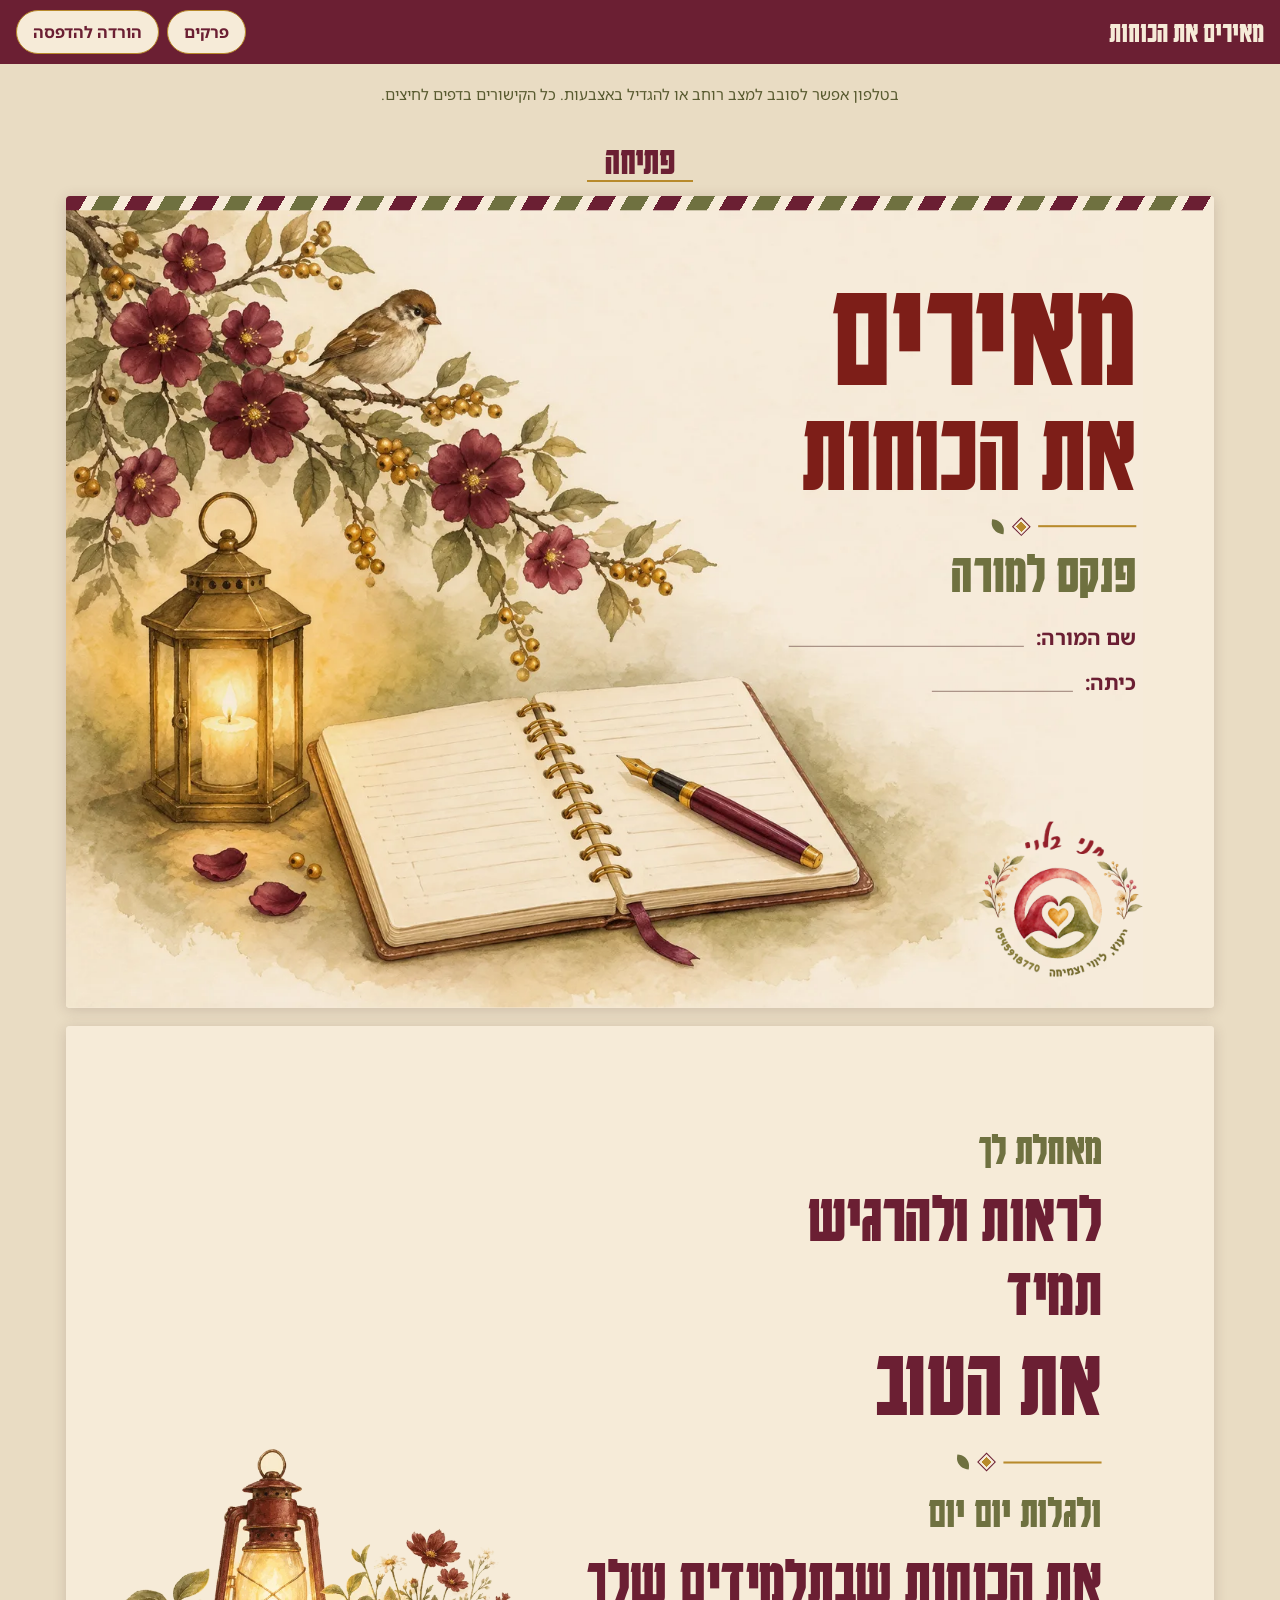
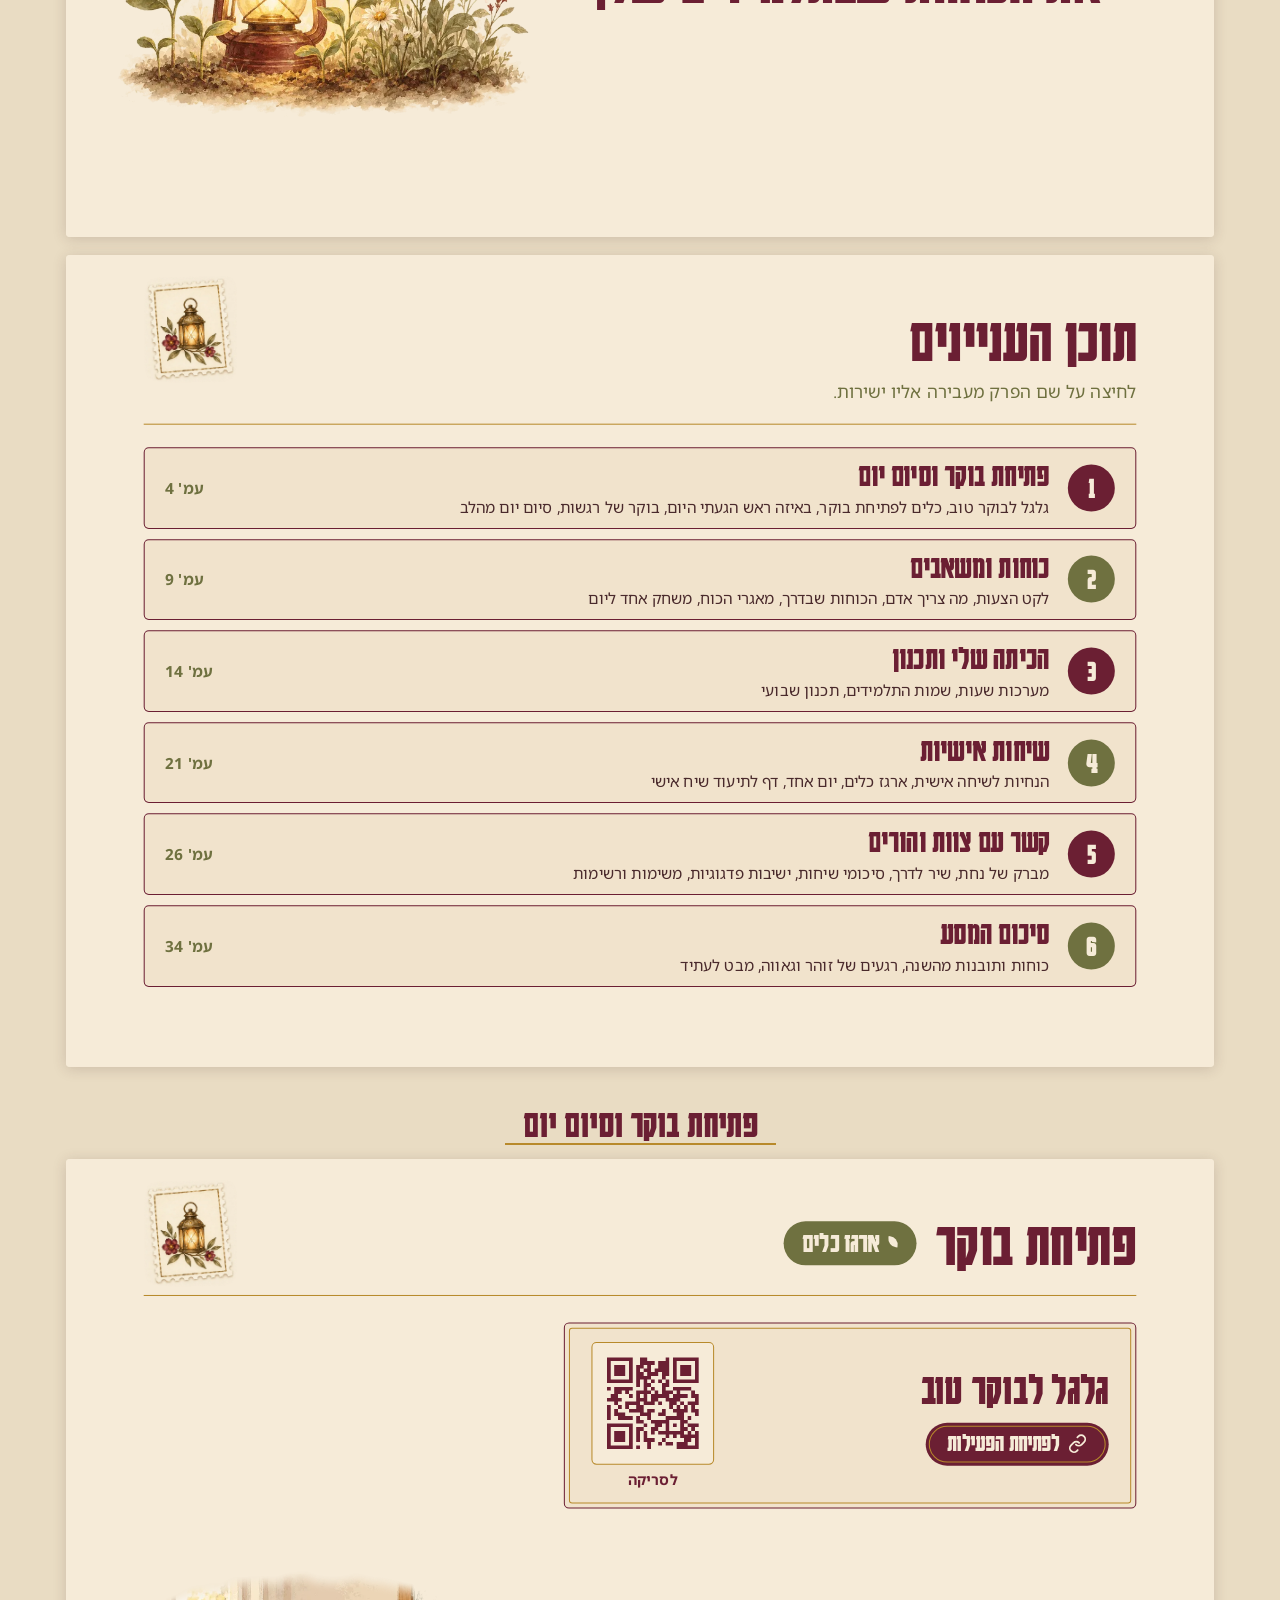
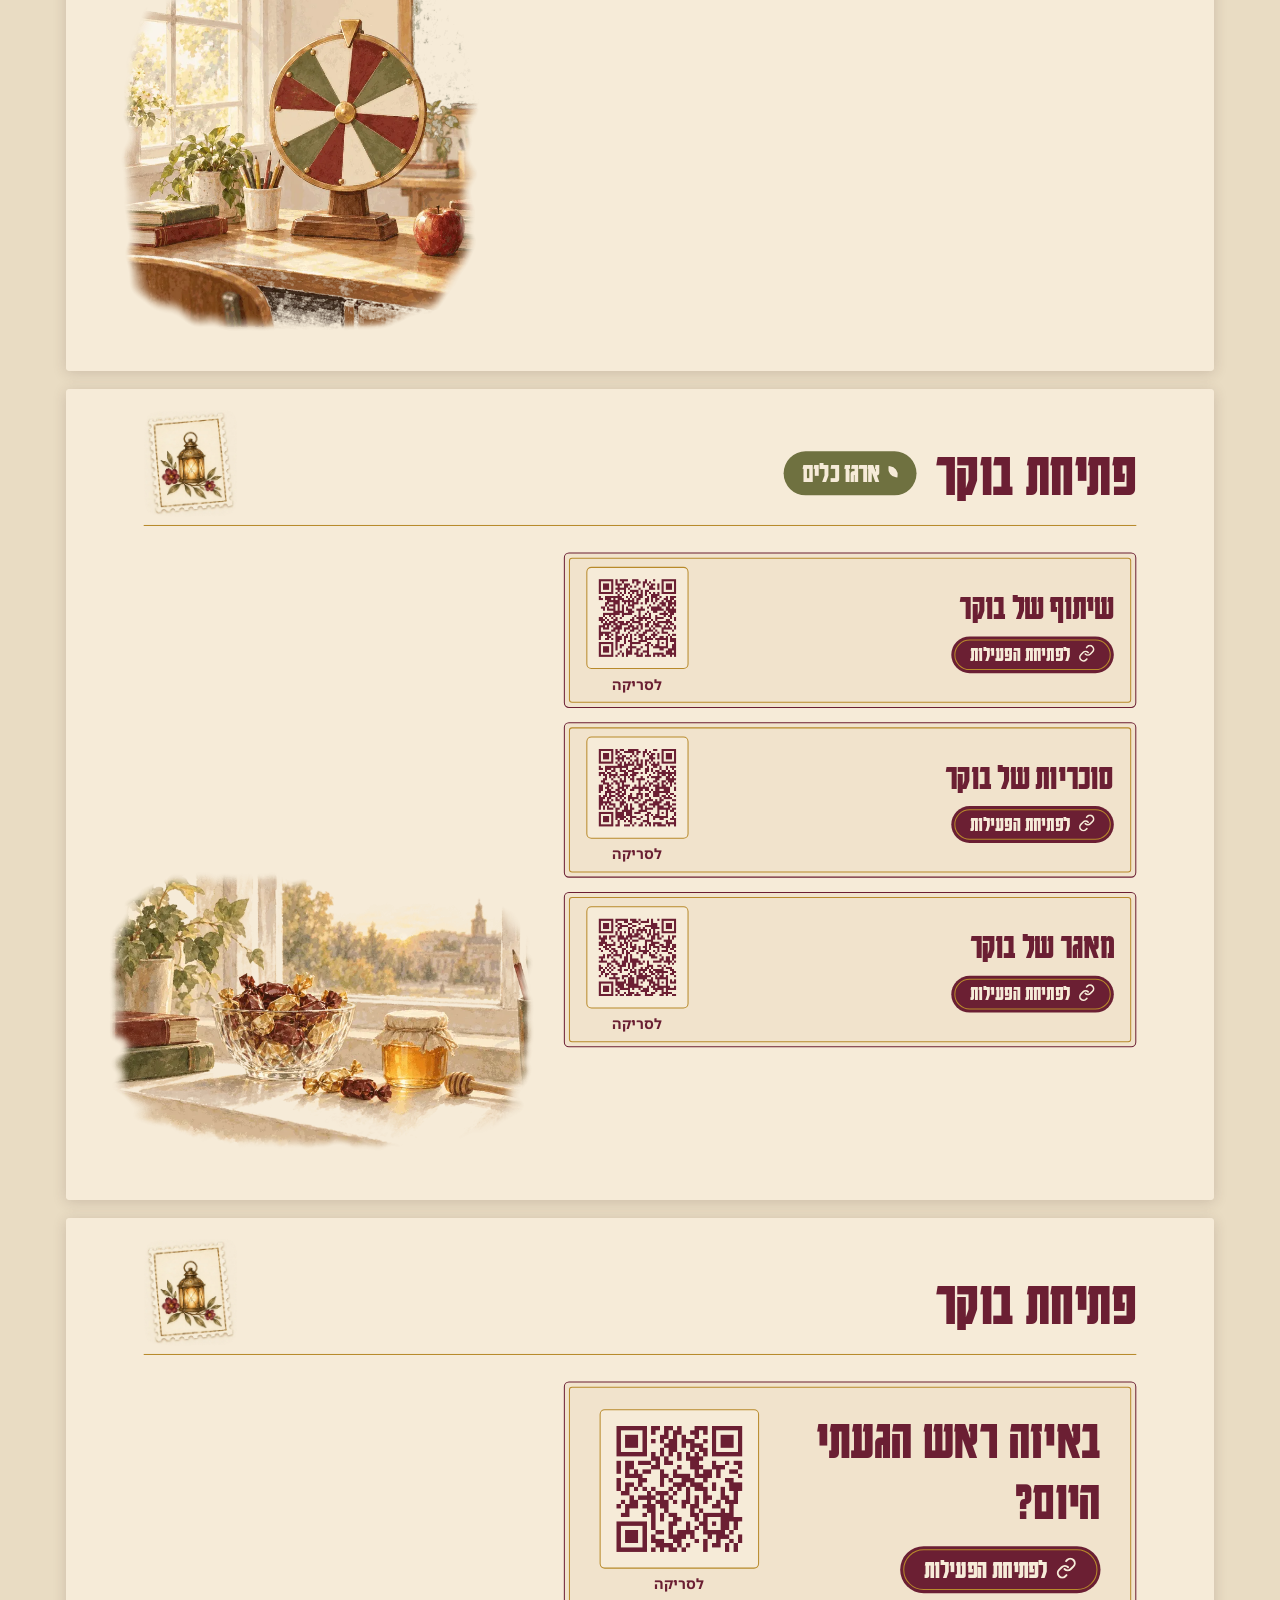
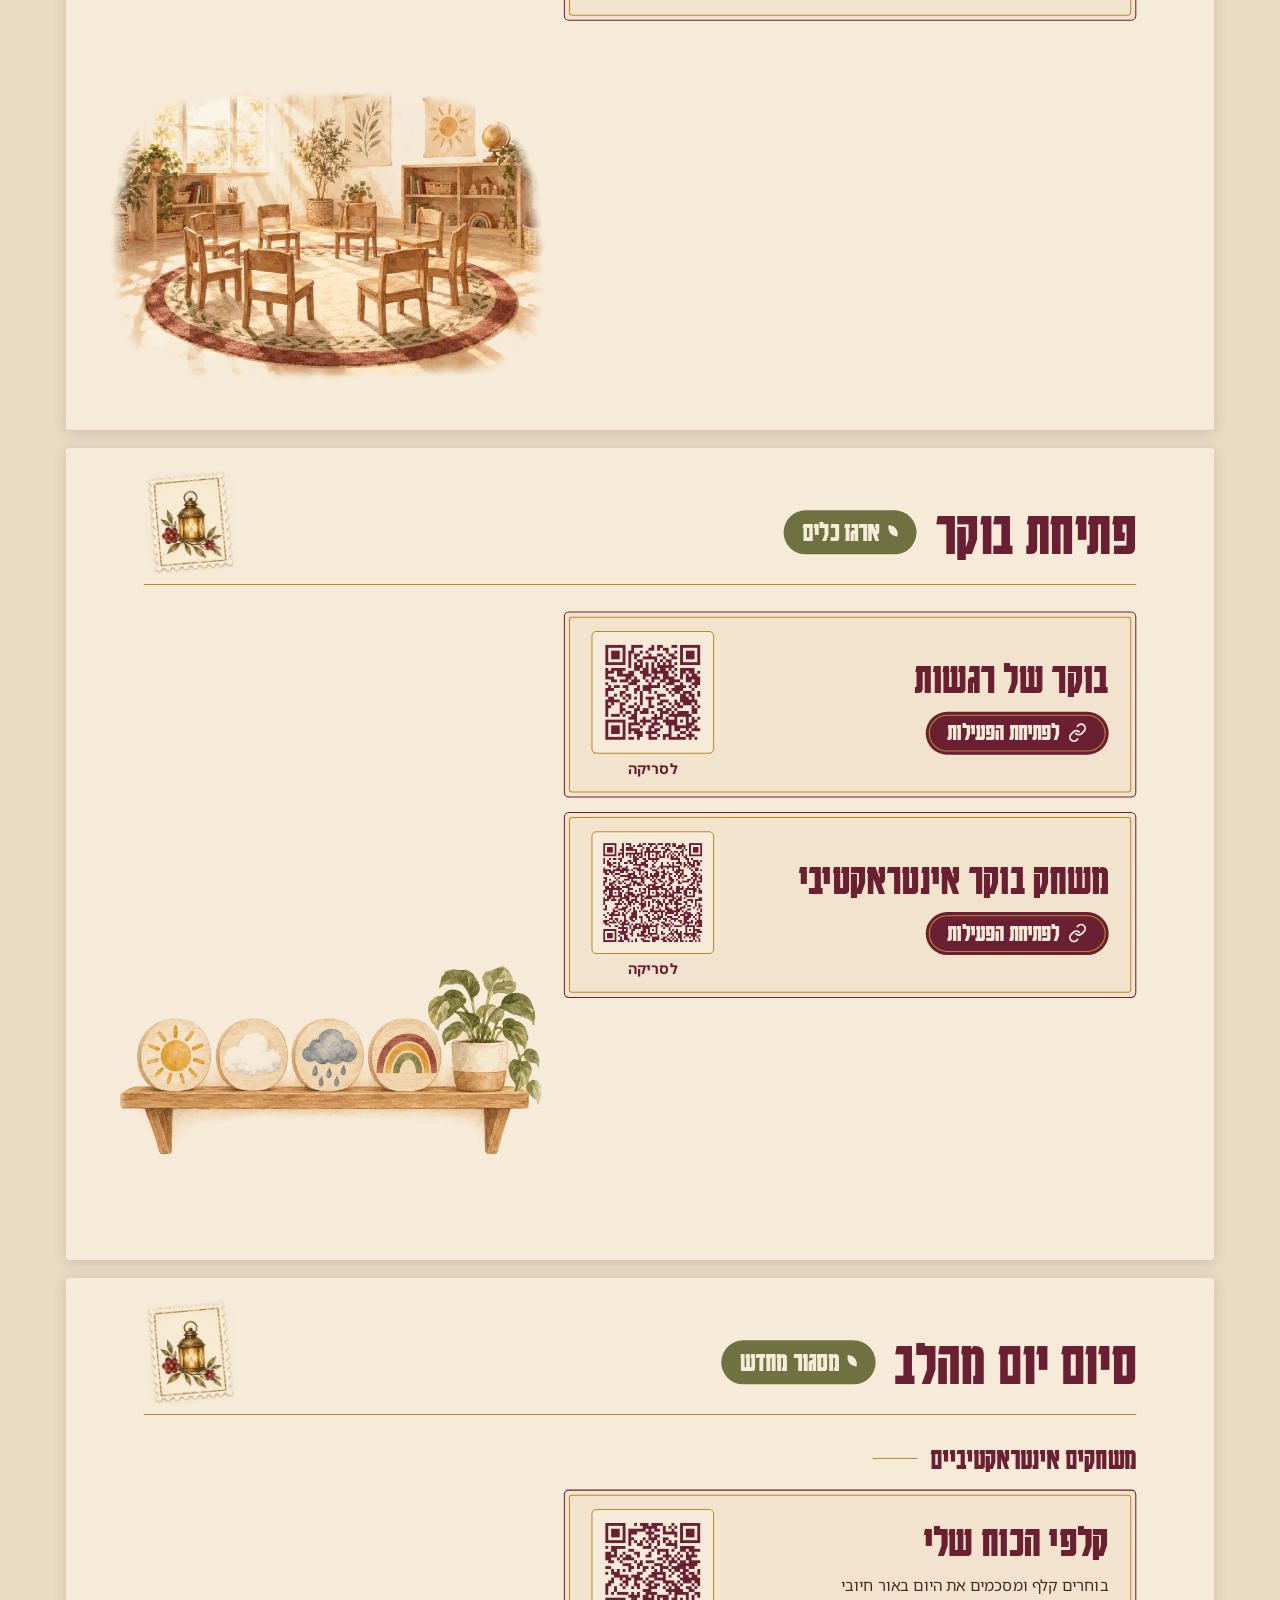
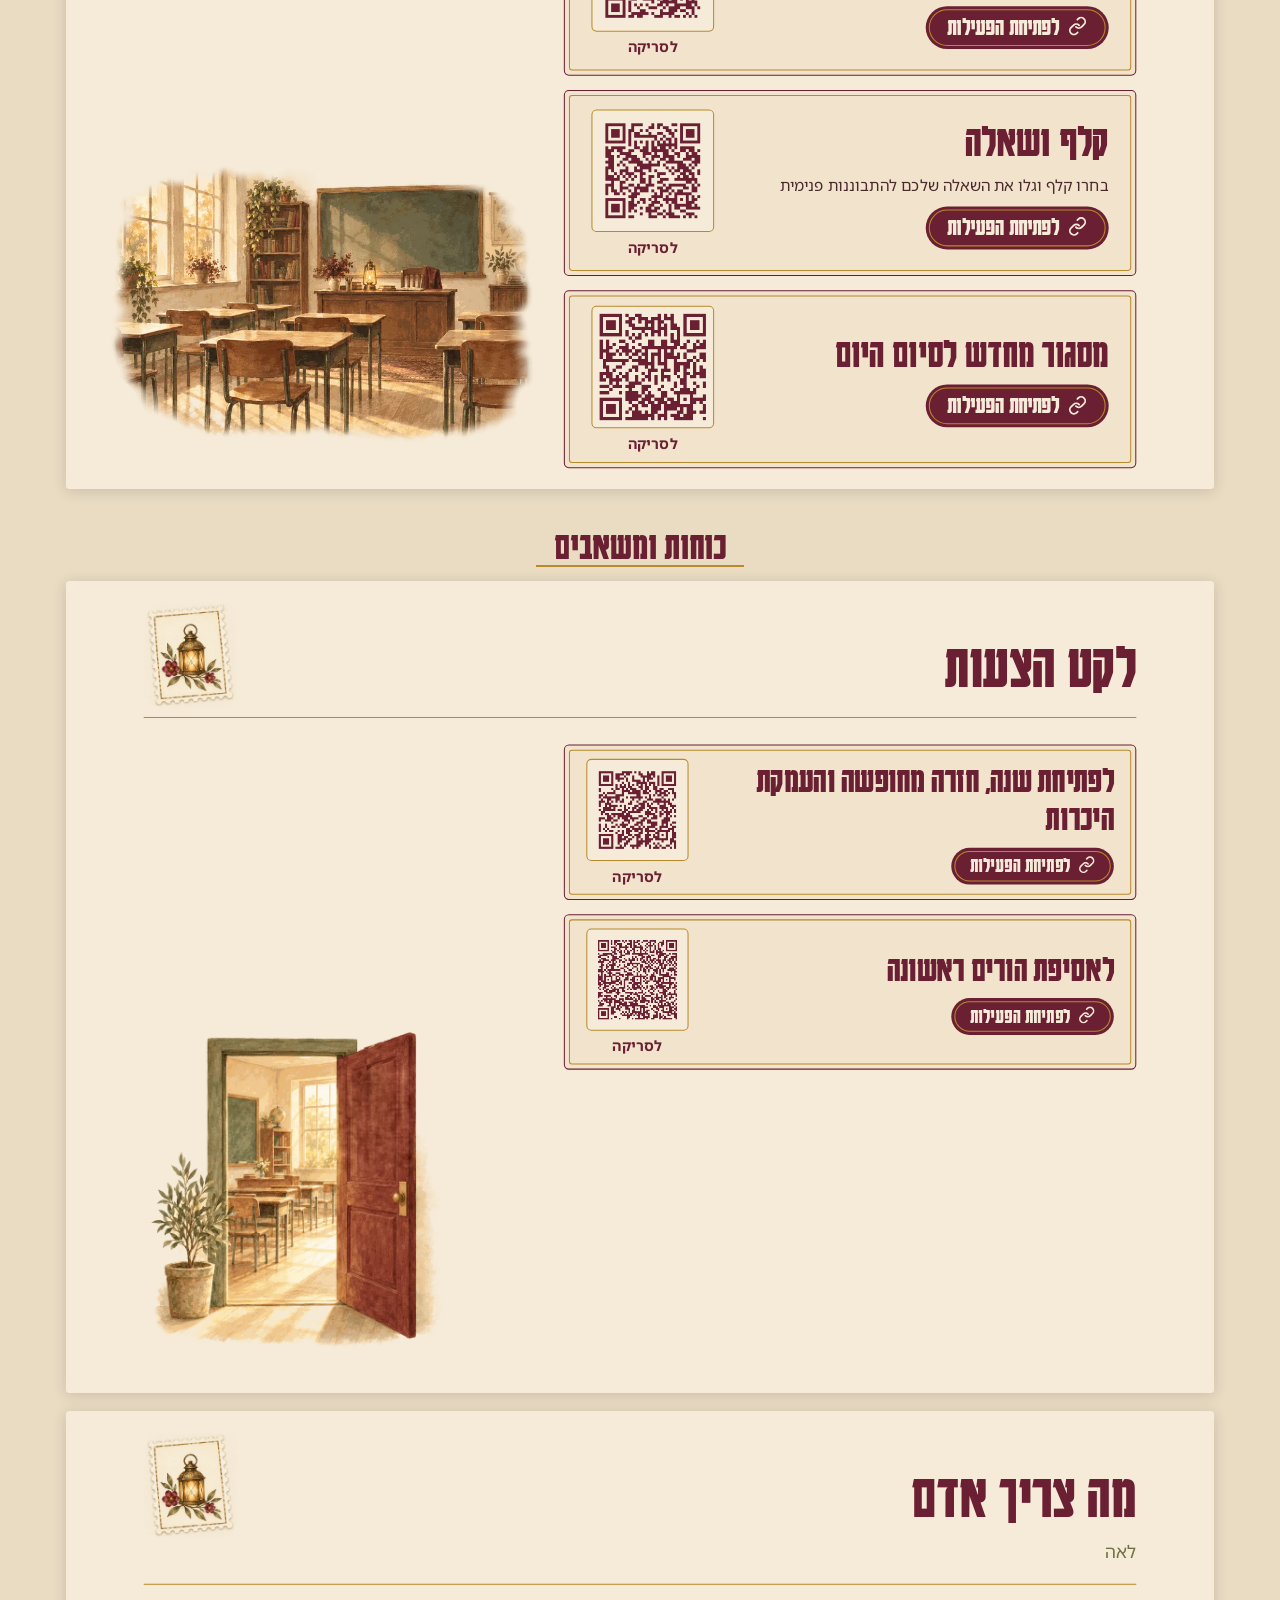
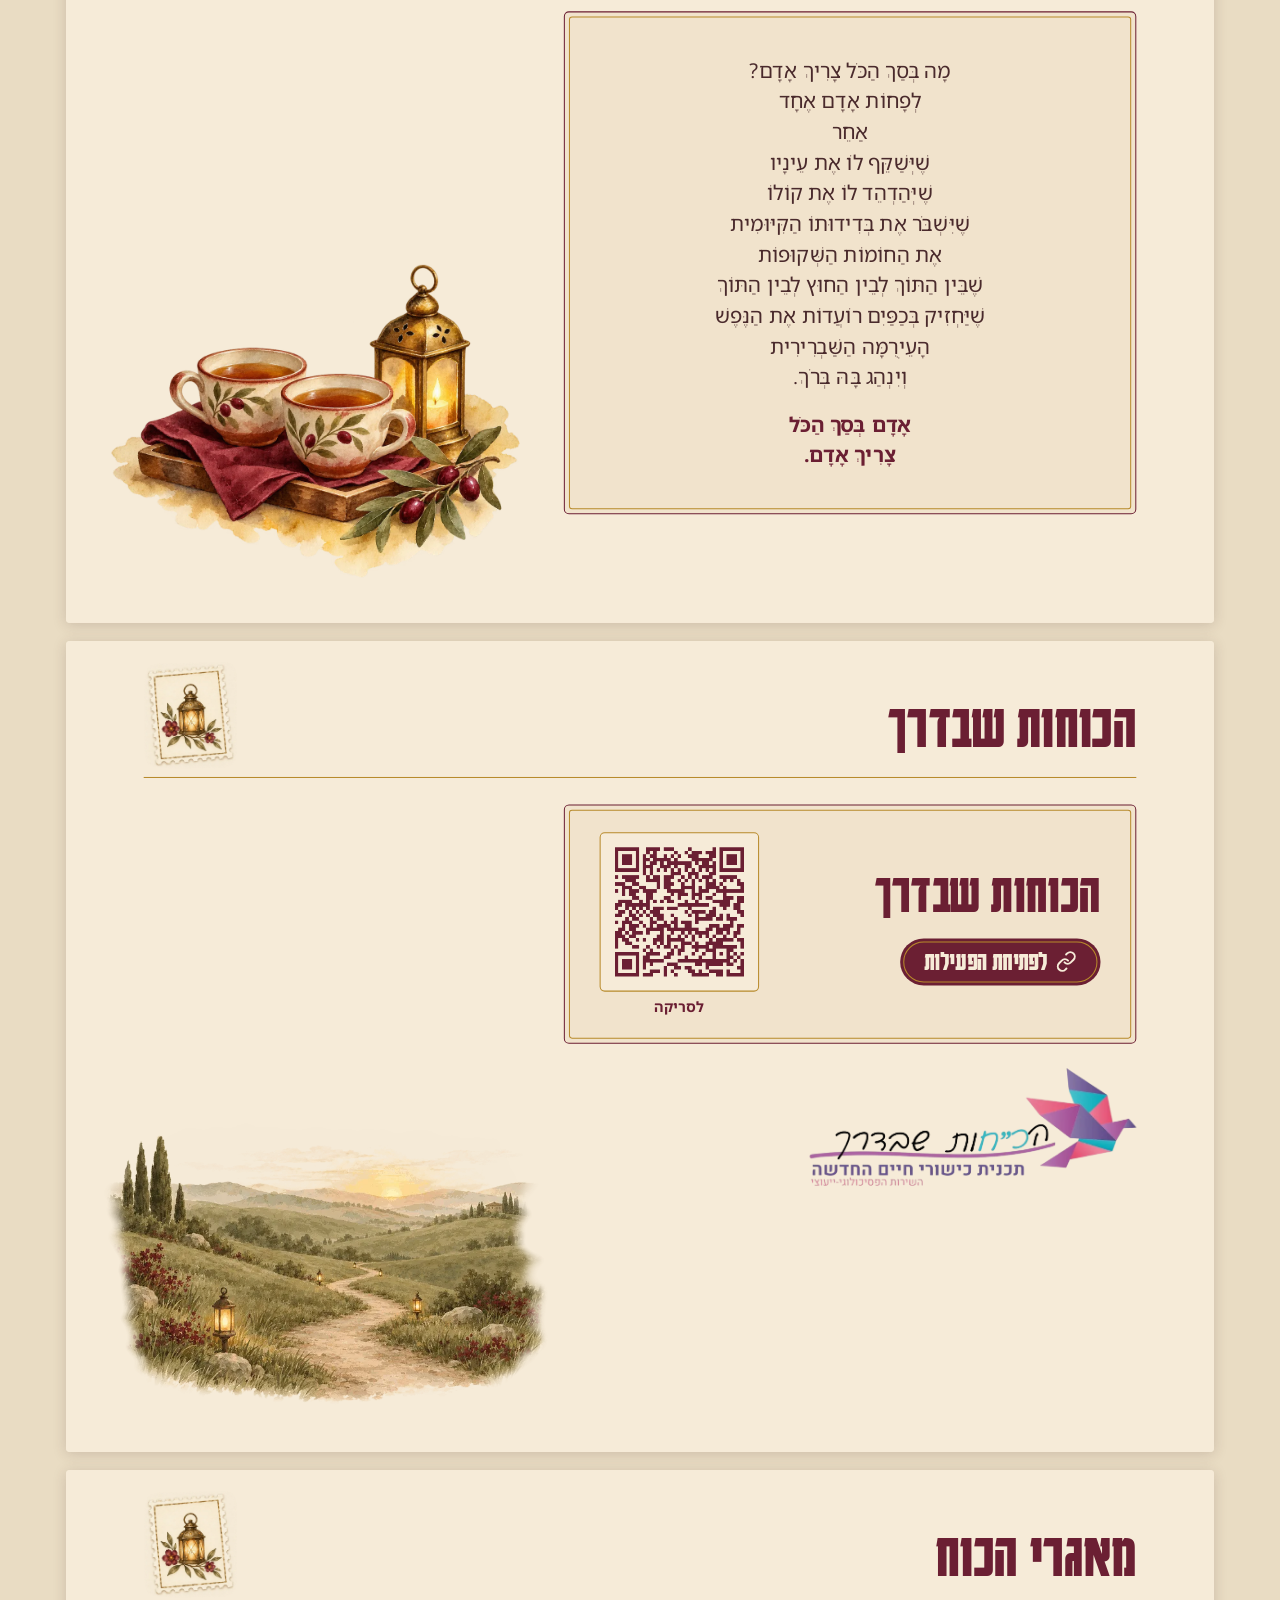
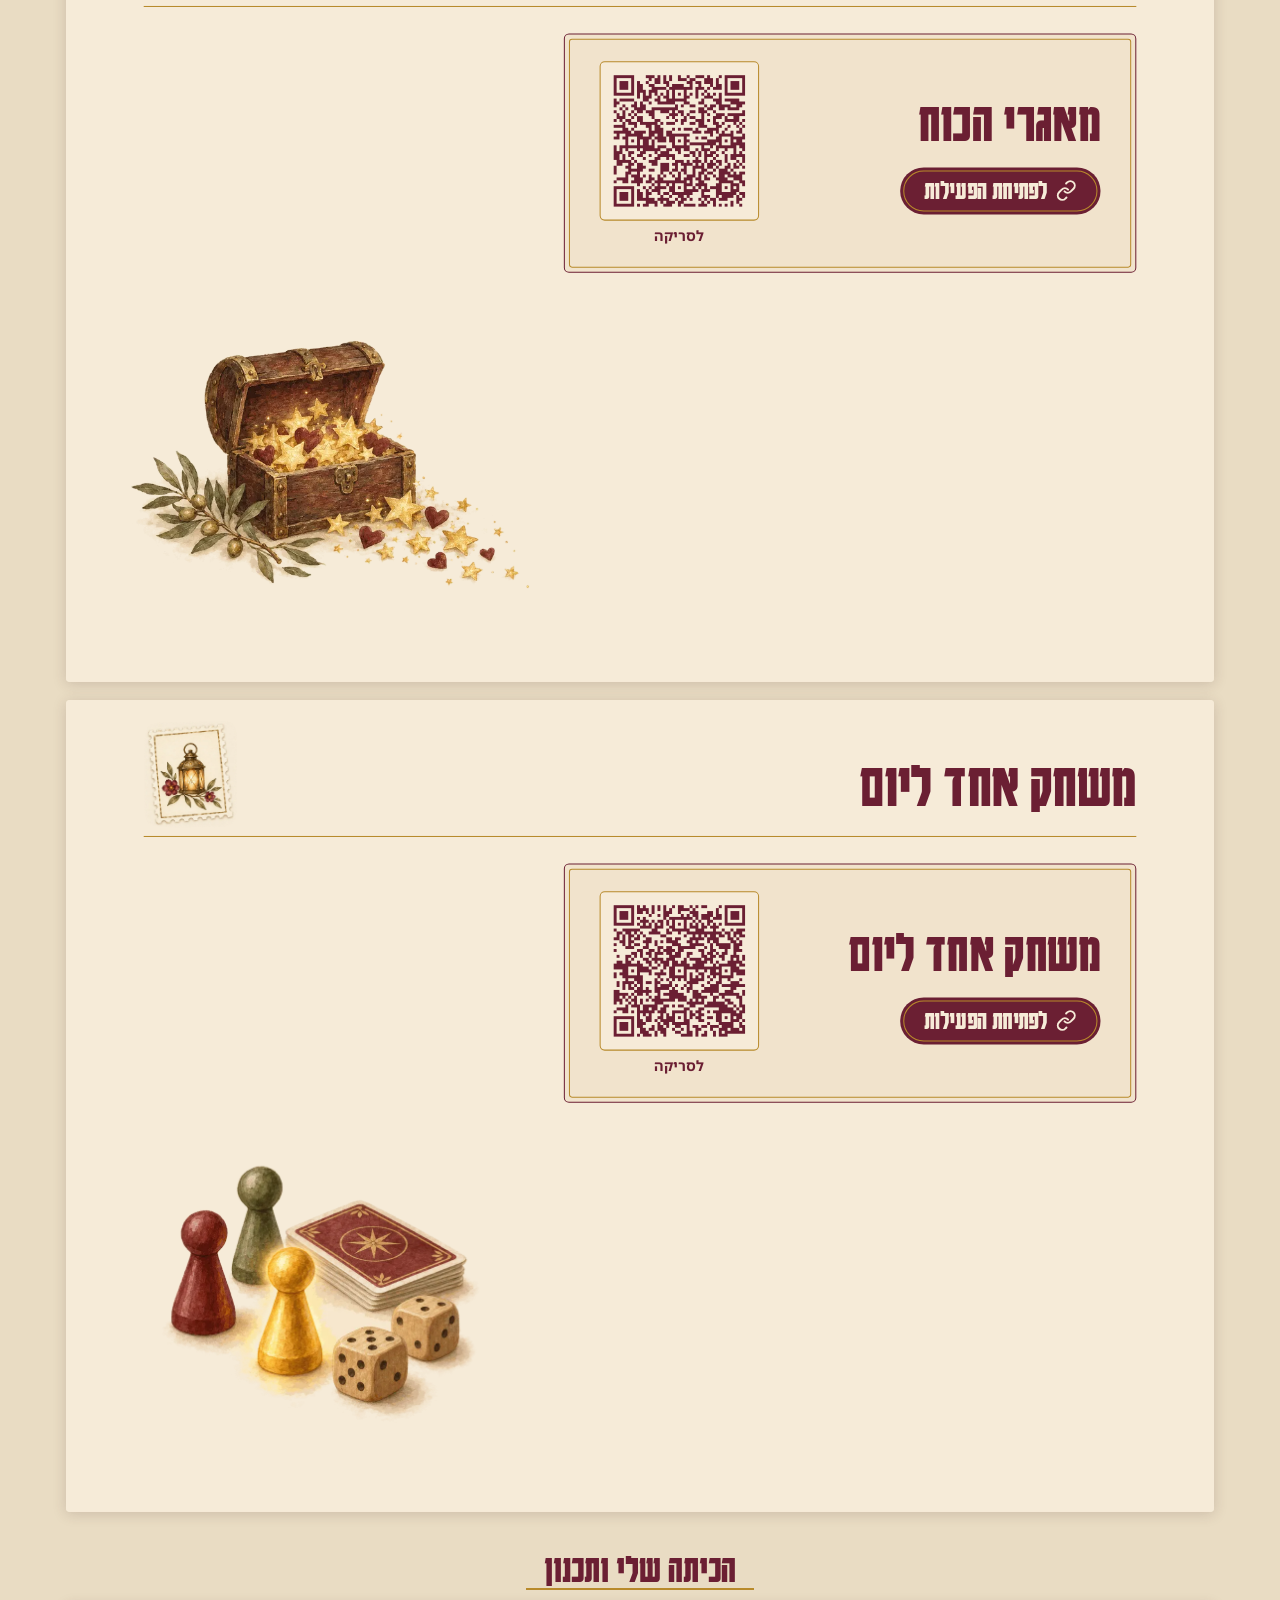
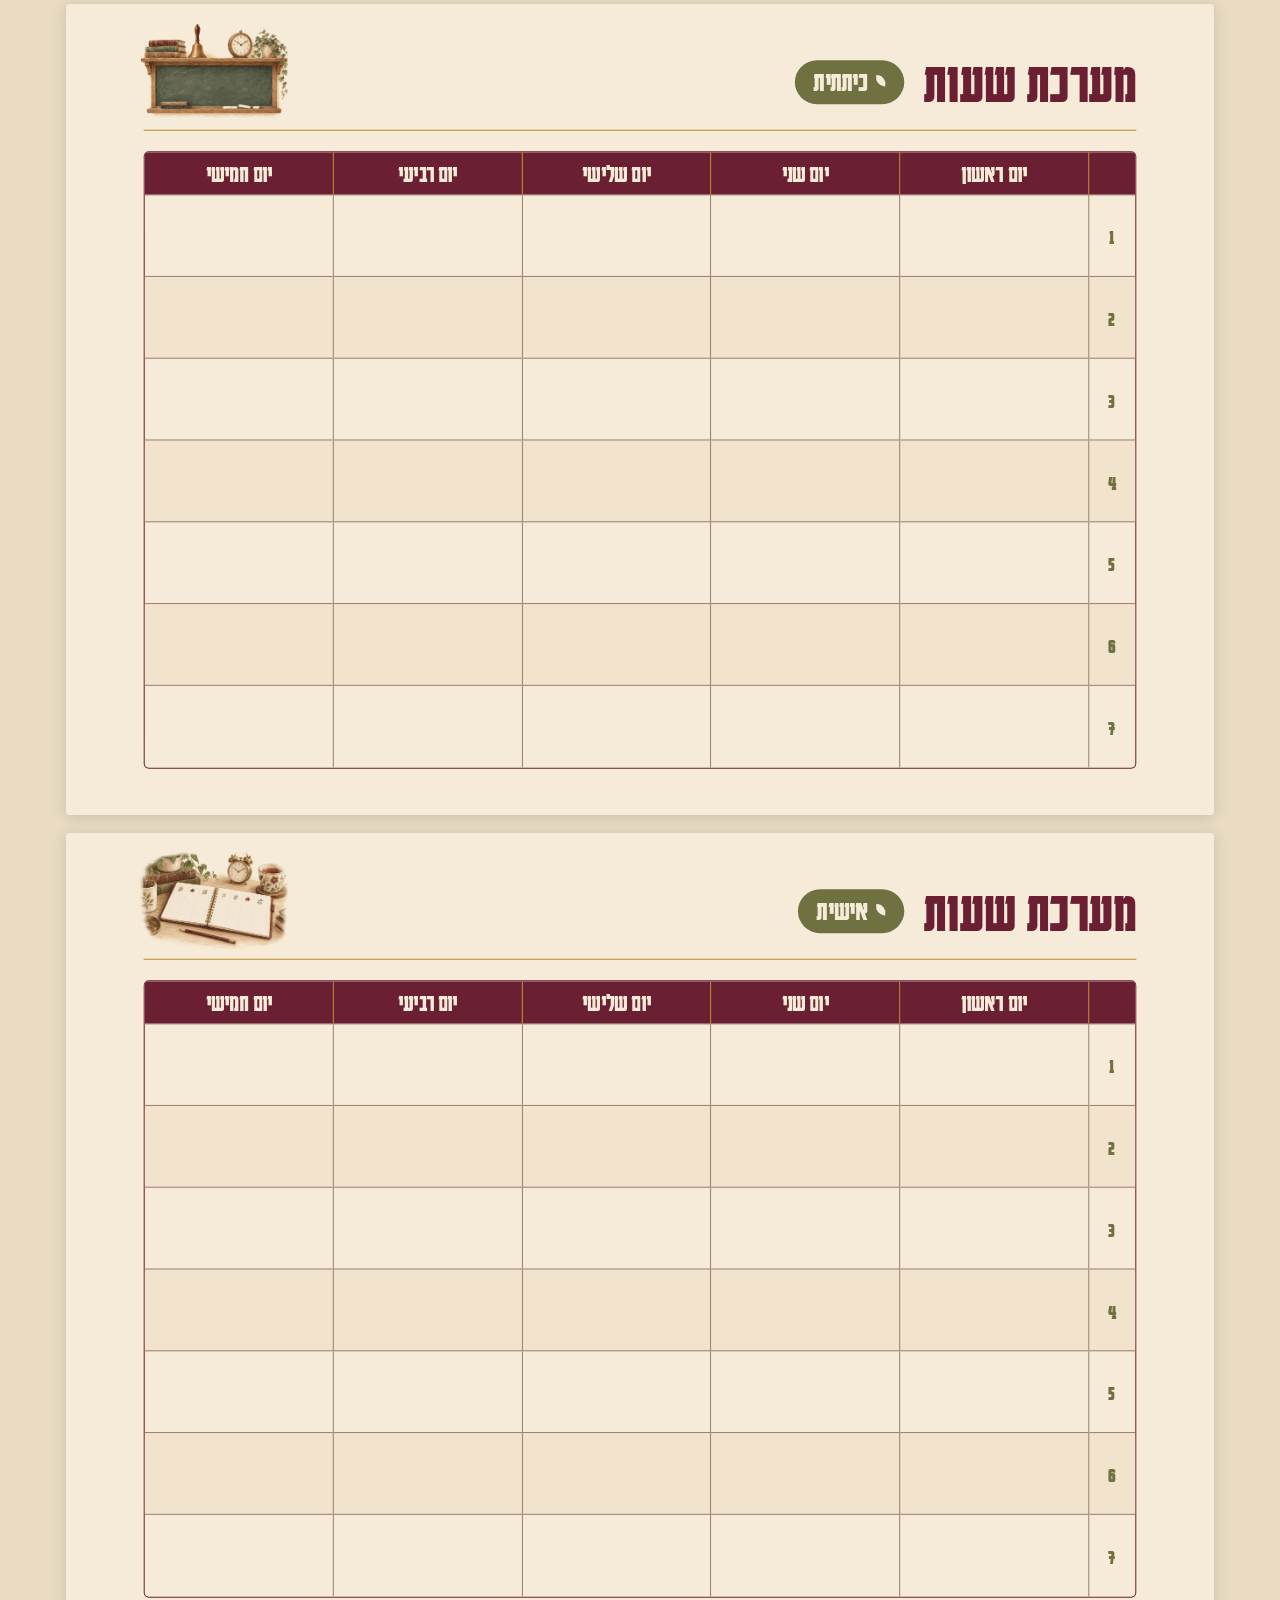
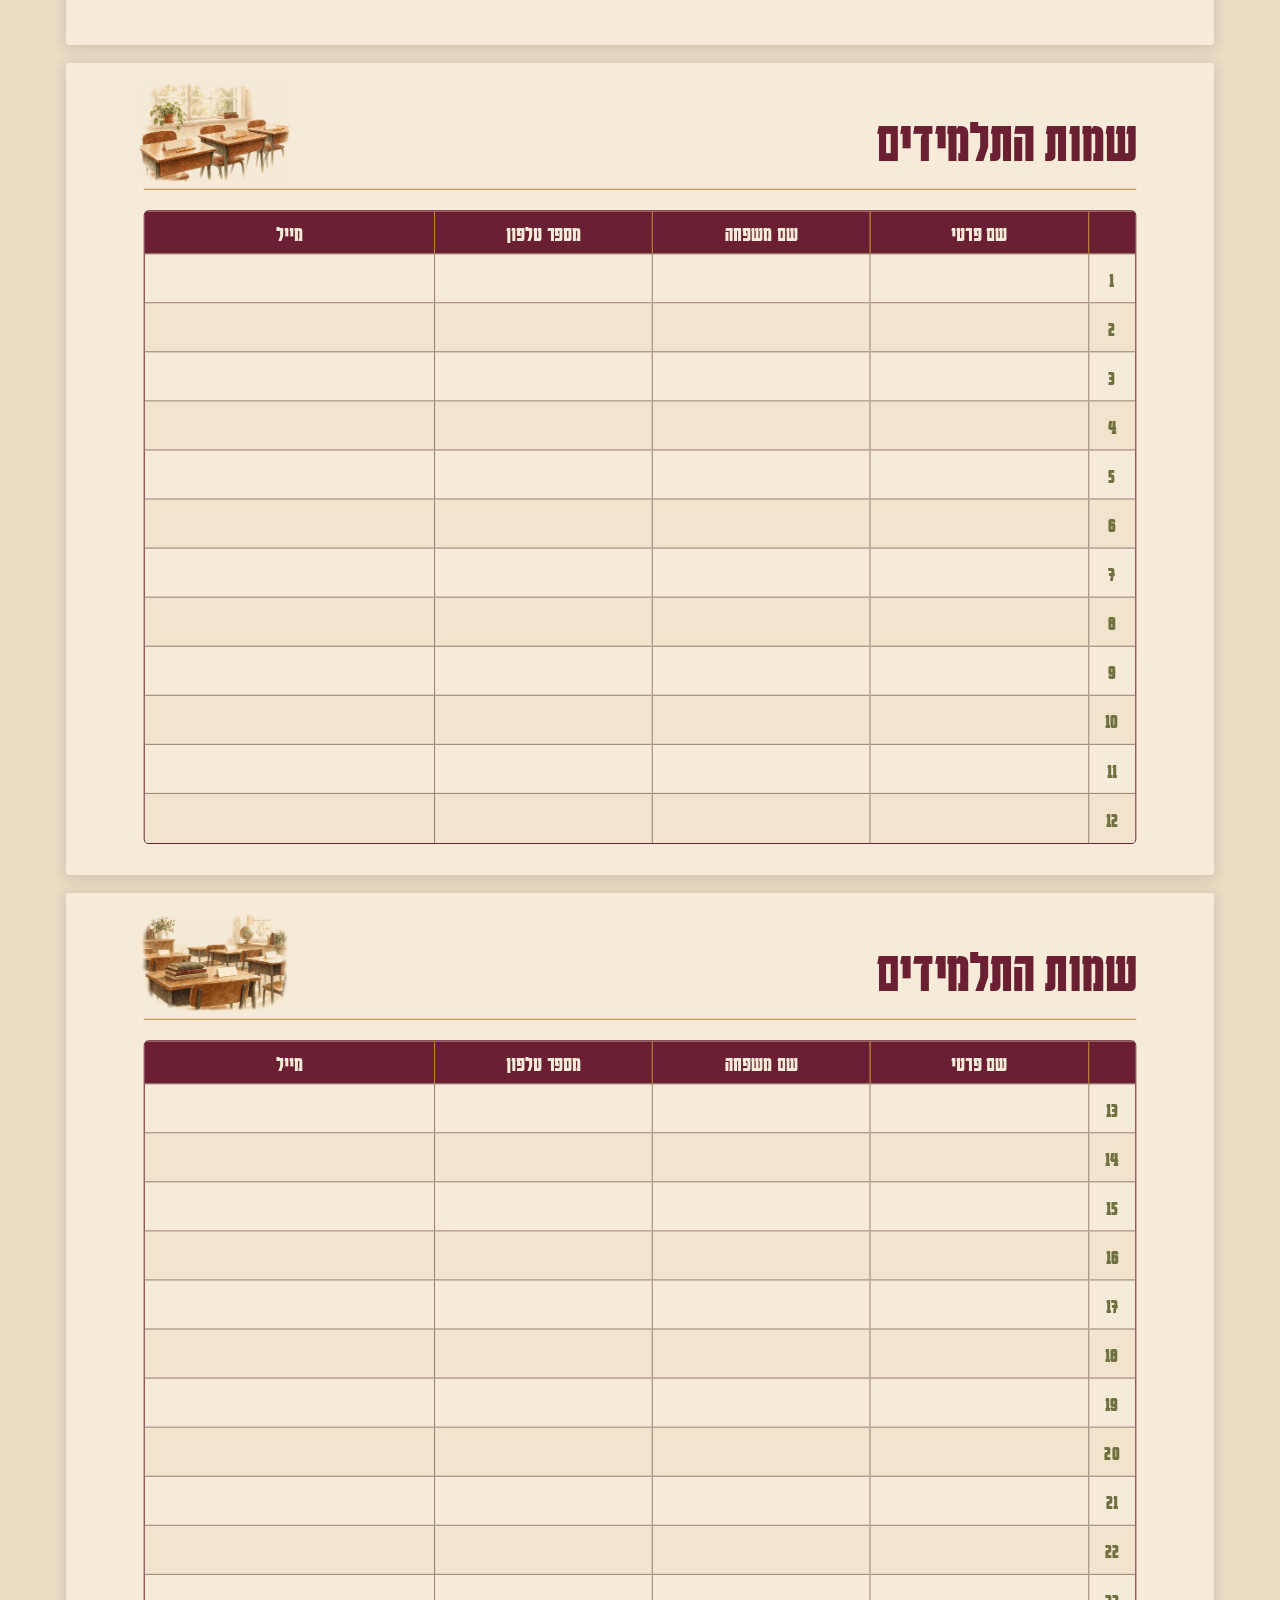
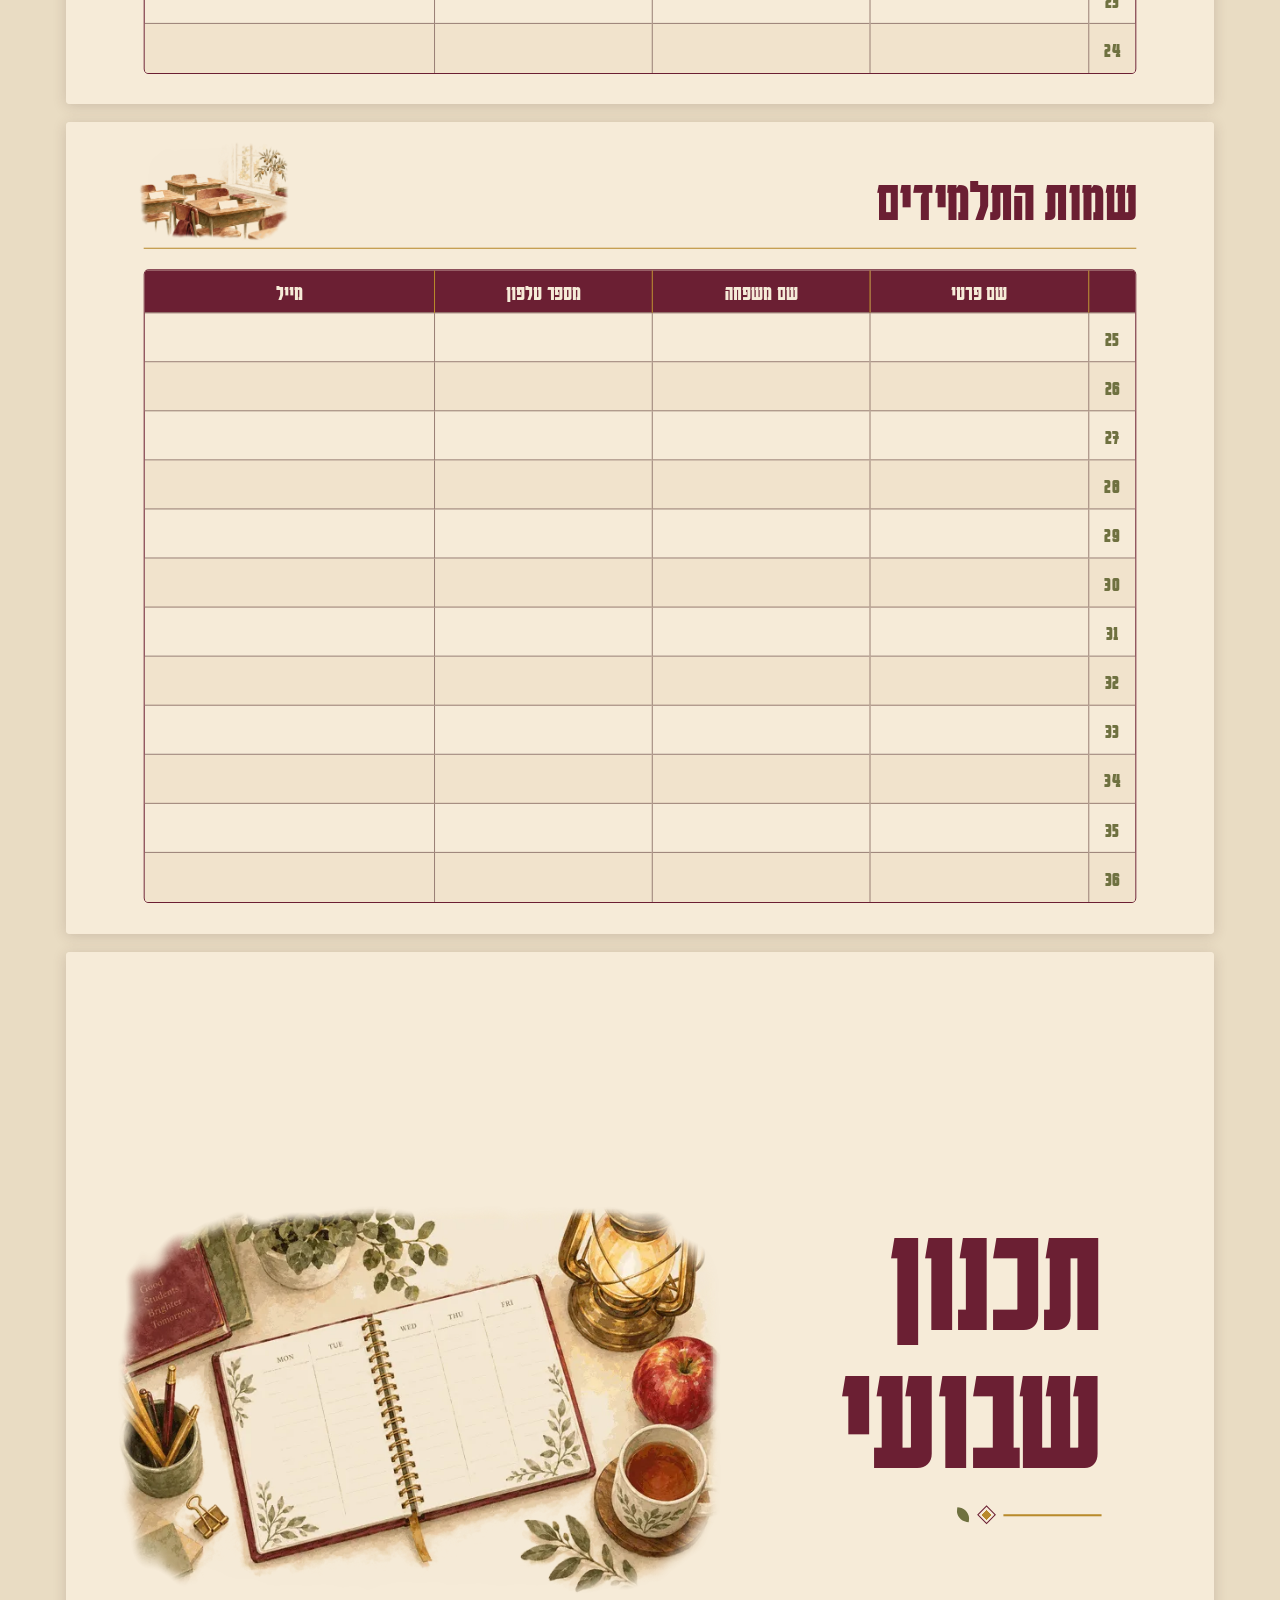
==== commit 7d9506b2: "Apply the same site and PDF update to the deployed folder Co-Authored-By: Claude Fable 5.2 <noreply@" ====
--- a/meirim-et-hakochot-site/index.html
+++ b/meirim-et-hakochot-site/index.html
@@ -29,19 +29,21 @@
 .bar .acts{display:flex;gap:8px}
 .btn{display:inline-flex;align-items:center;gap:6px;min-height:44px;padding:0 16px;border-radius:999px;border:1px solid #b88a2b;background:#f6ebd8;color:#6b1f33;font:700 16px 'Noto Sans Hebrew',sans-serif;text-decoration:none;cursor:pointer}
 .btn:hover{background:#fff7e8;color:#6b1f33}
-nav.toc{display:none;position:fixed;top:64px;inset-inline-start:16px;z-index:11;background:#f6ebd8;border:1px solid #6b1f33;border-radius:5px;padding:8px 0;box-shadow:0 8px 24px rgba(74,42,44,.25)}
+nav.toc{display:none;position:fixed;top:64px;inset-inline-end:16px;z-index:11;background:#f6ebd8;border:1px solid #6b1f33;border-radius:5px;padding:8px 0;box-shadow:0 8px 24px rgba(74,42,44,.25)}
 nav.toc.open{display:block}
 nav.toc ul{margin:0;padding:0;list-style:none}
 nav.toc a{display:block;padding:10px 20px;font-size:17px;font-weight:700;text-decoration:none;color:#6b1f33}
 nav.toc a:hover{background:#f1e3cc}
 main{max-width:1180px;margin:0 auto;padding:20px 16px 48px}
-.hint{margin:0 0 12px;font-size:15px;color:#6f7140;text-align:center}
+.hint{margin:0 0 12px;font-size:15px;color:#595b30;text-align:center}
 .ch{margin:36px 0 14px;text-align:center;font-family:'Karantina','Noto Sans Hebrew',sans-serif;font-weight:700;font-size:40px;color:#6b1f33}
 .ch span{display:inline-block;padding:0 18px;border-bottom:2px solid #b88a2b}
 .sheet{margin:0 0 18px}
 .frame{position:relative;width:100%;aspect-ratio:1123/794;overflow:hidden;border-radius:4px;box-shadow:0 2px 14px rgba(74,42,44,.18);background:#f6ebd8}
 .scaler{position:absolute;top:0;right:0;width:1123px;height:794px;transform-origin:top right}
-footer{text-align:center;padding:24px 16px 40px;font-size:14px;color:#6f7140}
+footer{text-align:center;padding:24px 16px 40px;font-size:14px;color:#595b30}
+@page{size:1123px 794px;margin:0}
+@media print{html,body{background:#fff}.bar,nav.toc,.hint,.ch,footer{display:none!important}main{max-width:none;margin:0;padding:0}.sheet{margin:0;break-after:page;break-inside:avoid}.sheet:last-of-type{break-after:auto}.frame{width:1123px;height:794px;aspect-ratio:auto;border-radius:0;box-shadow:none}.scaler{transform:none!important}*{-webkit-print-color-adjust:exact;print-color-adjust:exact}}
 @media (max-width:600px){.bar h1{font-size:24px} .btn{padding:0 12px;font-size:14px} .ch{font-size:32px}}
 </style>
 </head>
@@ -73,11 +75,11 @@
 <div style="display: flex; flex-direction: column; gap: 16px">
 <div style="display: flex; align-items: flex-end; gap: 12px; width: 340px">
 <span style="font-size: 20px; line-height: 28px; font-weight: 700; color: #6b1f33">שם המורה:</span>
-<span aria-hidden="true" style="flex: 1; margin-bottom: 5px; border-bottom: 1px solid #c9b2a8"></span>
+<span aria-hidden="true" style="flex: 1; margin-bottom: 5px; border-bottom: 1px solid #9a8076"></span>
 </div>
 <div style="display: flex; align-items: flex-end; gap: 12px; width: 200px">
 <span style="font-size: 20px; line-height: 28px; font-weight: 700; color: #6b1f33">כיתה:</span>
-<span aria-hidden="true" style="flex: 1; margin-bottom: 5px; border-bottom: 1px solid #c9b2a8"></span>
+<span aria-hidden="true" style="flex: 1; margin-bottom: 5px; border-bottom: 1px solid #9a8076"></span>
 </div>
 </div>
 </div>
@@ -108,7 +110,7 @@
 <nav aria-label="פרקי הפנקס" style="display: flex; flex-direction: column; gap: 10px">
 <a href="#pg3" style="display: flex; align-items: center; gap: 18px; box-sizing: border-box; min-height: 78px; padding: 10px 20px; background: #f1e3cc; border: 1px solid #6b1f33; border-radius: 5px; text-decoration: none; color: #4a2a2c">
 <span style="flex: none; display: flex; align-items: center; justify-content: center; width: 46px; height: 46px; border-radius: 999px; background: #6b1f33; color: #f6ebd8; font-family: 'Karantina','Noto Sans Hebrew',sans-serif; font-weight: 700; font-size: 30px; line-height: 1">1</span>
-<span style="flex: 1; display: flex; flex-direction: column; gap: 2px"><span style="font-family: 'Karantina','Noto Sans Hebrew',sans-serif; font-weight: 700; font-size: 32px; line-height: 1.05; color: #6b1f33">פתיחת בוקר וסיום יום</span><span style="font-size: 15px; line-height: 22px">גלגל לבוקר טוב, כלים לפתיחת בוקר, בוקר של רגשות, סיום יום מהלב</span></span>
+<span style="flex: 1; display: flex; flex-direction: column; gap: 2px"><span style="font-family: 'Karantina','Noto Sans Hebrew',sans-serif; font-weight: 700; font-size: 32px; line-height: 1.05; color: #6b1f33">פתיחת בוקר וסיום יום</span><span style="font-size: 15px; line-height: 22px">גלגל לבוקר טוב, כלים לפתיחת בוקר, באיזה ראש הגעתי היום, בוקר של רגשות, סיום יום מהלב</span></span>
 <span style="flex: none; font-size: 15px; font-weight: 700; color: #6f7140">עמ' 4</span>
 </a>
 <a href="#pg8" style="display: flex; align-items: center; gap: 18px; box-sizing: border-box; min-height: 78px; padding: 10px 20px; background: #f1e3cc; border: 1px solid #6b1f33; border-radius: 5px; text-decoration: none; color: #4a2a2c">
@@ -138,14 +140,14 @@
 </a>
 </nav>
 </div></div></div></section><h2 class="ch" id="ch1"><span>פתיחת בוקר וסיום יום</span></h2><section class="sheet" id="pg3" aria-label="פתיחת בוקר: גלגל לבוקר טוב"><div class="frame"><div class="scaler"><div dir="rtl" style="direction: rtl; position: relative; width: 1123px; height: 794px; box-sizing: border-box; background: #f6ebd8; color: #4a2a2c; font-family: 'Noto Sans Hebrew','Rubik',sans-serif; overflow: hidden; padding: 0 76px">
-<img src="img/136372c71a0b1f3b0265db7437808643.webp" alt="" aria-hidden="true" style="position: absolute; left: 50px; bottom: 36px; width: 360px; height: 360px">
+<img loading="lazy" decoding="async" src="img/136372c71a0b1f3b0265db7437808643.webp" alt="" aria-hidden="true" style="position: absolute; left: 50px; bottom: 36px; width: 360px; height: 360px">
 <header style="position: relative; padding: 50px 0 18px; border-bottom: 1.5px solid #b88a2b; margin-bottom: 26px">
 <div style="display: flex; align-items: center; gap: 18px; padding-inline-end: 110px">
 <h1 style="margin: 0; font-family: 'Karantina','Noto Sans Hebrew',sans-serif; font-weight: 700; font-size: 62px; line-height: 1.05; color: #6b1f33">פתיחת בוקר</h1>
 <span style="display: inline-flex; align-items: center; gap: 8px; padding: 6px 18px 9px; border-radius: 999px; background: #6f7140; color: #f6ebd8; font-family: 'Karantina','Noto Sans Hebrew',sans-serif; font-weight: 700; font-size: 28px; line-height: 1"><span aria-hidden="true" style="flex: none; display: inline-block; width: 10px; height: 10px; background: #f6ebd8; border-radius: 0 85% 0 85%; transform: rotate(8deg)"></span>ארגז כלים</span>
 </div>
 
-<img src="img/c4fcf6742540a62b8436416627c393c3.webp" alt="" aria-hidden="true" style="position: absolute; inset-inline-end: 0; top: 20px; width: 92px; height: 106px">
+<img loading="lazy" decoding="async" src="img/c4fcf6742540a62b8436416627c393c3.webp" alt="" aria-hidden="true" style="position: absolute; inset-inline-end: 0; top: 20px; width: 92px; height: 106px">
 </header>
 <div style="position: relative; width: 560px; display: flex; flex-direction: column; gap: 14px">
 <section style="position: relative; box-sizing: border-box; background: #f1e3cc; border: 1px solid #6b1f33; border-radius: 5px; ">
@@ -163,7 +165,7 @@
 </div>
 <div style="flex: none; display: flex; flex-direction: column; align-items: center; gap: 6px">
 <div style="box-sizing: border-box; width: 120px; height: 120px; padding: 7px; background: #f6ebd8; border: 1px solid #b88a2b; border-radius: 5px">
-<img src="img/a3a39fc90bd9e9cdad55adff5a85f441.png" alt="קוד QR" style="display: block; width: 104px; height: 104px">
+<img loading="lazy" decoding="async" src="img/a3a39fc90bd9e9cdad55adff5a85f441.png" alt="קוד QR" style="display: block; width: 104px; height: 104px">
 </div>
 <span style="font-size: 14px; line-height: 18px; font-weight: 700; color: #6b1f33">לסריקה</span>
 </div>
@@ -171,14 +173,14 @@
 </section>
 </div>
 </div></div></div></section><section class="sheet" id="pg4" aria-label="פתיחת בוקר: ארגז כלים"><div class="frame"><div class="scaler"><div dir="rtl" style="direction: rtl; position: relative; width: 1123px; height: 794px; box-sizing: border-box; background: #f6ebd8; color: #4a2a2c; font-family: 'Noto Sans Hebrew','Rubik',sans-serif; overflow: hidden; padding: 0 76px">
-<img src="img/16d70cd5bd5e468d315e3232b8318e42.webp" alt="" aria-hidden="true" style="position: absolute; left: 40px; bottom: 44px; width: 420px; height: 280px">
+<img loading="lazy" decoding="async" src="img/16d70cd5bd5e468d315e3232b8318e42.webp" alt="" aria-hidden="true" style="position: absolute; left: 40px; bottom: 44px; width: 420px; height: 280px">
 <header style="position: relative; padding: 50px 0 18px; border-bottom: 1.5px solid #b88a2b; margin-bottom: 26px">
 <div style="display: flex; align-items: center; gap: 18px; padding-inline-end: 110px">
 <h1 style="margin: 0; font-family: 'Karantina','Noto Sans Hebrew',sans-serif; font-weight: 700; font-size: 62px; line-height: 1.05; color: #6b1f33">פתיחת בוקר</h1>
 <span style="display: inline-flex; align-items: center; gap: 8px; padding: 6px 18px 9px; border-radius: 999px; background: #6f7140; color: #f6ebd8; font-family: 'Karantina','Noto Sans Hebrew',sans-serif; font-weight: 700; font-size: 28px; line-height: 1"><span aria-hidden="true" style="flex: none; display: inline-block; width: 10px; height: 10px; background: #f6ebd8; border-radius: 0 85% 0 85%; transform: rotate(8deg)"></span>ארגז כלים</span>
 </div>
 
-<img src="img/c4fcf6742540a62b8436416627c393c3.webp" alt="" aria-hidden="true" style="position: absolute; inset-inline-end: 0; top: 20px; width: 92px; height: 106px">
+<img loading="lazy" decoding="async" src="img/c4fcf6742540a62b8436416627c393c3.webp" alt="" aria-hidden="true" style="position: absolute; inset-inline-end: 0; top: 20px; width: 92px; height: 106px">
 </header>
 <div style="position: relative; width: 560px; display: flex; flex-direction: column; gap: 14px">
 <section style="position: relative; box-sizing: border-box; background: #f1e3cc; border: 1px solid #6b1f33; border-radius: 5px; ">
@@ -188,7 +190,7 @@
 <div style="display: flex; flex-direction: column; align-items: flex-start; gap: 10px">
 <h2 style="margin: 0; font-family: 'Karantina','Noto Sans Hebrew',sans-serif; font-weight: 700; font-size: 36px; line-height: 1.05; color: #6b1f33">שיתוף של בוקר</h2>
 
-<a target="_blank" rel="noopener" href="https://gqr.sh/YbC6" style="position: relative; display: inline-flex; align-items: center; gap: 8px; height: 36px; padding: 0 18px 2px; border-radius: 999px; background: #6b1f33; color: #f6ebd8; font-family: 'Karantina','Noto Sans Hebrew',sans-serif; font-weight: 700; font-size: 21px; line-height: 1; text-decoration: none; white-space: nowrap">
+<a target="_blank" rel="noopener" href="https://drive.google.com/file/d/1prs7R2acEIyrEB6Q7Tf9AUZl2hTGGuqL/view?usp=sharing" style="position: relative; display: inline-flex; align-items: center; gap: 8px; height: 36px; padding: 0 18px 2px; border-radius: 999px; background: #6b1f33; color: #f6ebd8; font-family: 'Karantina','Noto Sans Hebrew',sans-serif; font-weight: 700; font-size: 21px; line-height: 1; text-decoration: none; white-space: nowrap">
 <span aria-hidden="true" style="position: absolute; inset: 3px; border: 1px solid #b88a2b; border-radius: 999px"></span>
 <svg aria-hidden="true" width="17" height="17" viewBox="0 0 24 24" fill="none" stroke="currentColor" stroke-width="2.2" stroke-linecap="round" stroke-linejoin="round" style="flex: none"><path d="M10 13a5 5 0 0 0 7.07 0l3-3a5 5 0 0 0-7.07-7.07l-1.2 1.2"></path><path d="M14 11a5 5 0 0 0-7.07 0l-3 3a5 5 0 0 0 7.07 7.07l1.2-1.2"></path></svg>
 <span style="position: relative">לפתיחת הפעילות</span>
@@ -196,7 +198,7 @@
 </div>
 <div style="flex: none; display: flex; flex-direction: column; align-items: center; gap: 6px">
 <div style="box-sizing: border-box; width: 100px; height: 100px; padding: 7px; background: #f6ebd8; border: 1px solid #b88a2b; border-radius: 5px">
-<img src="img/5b892696f22b7aea405f60bf6c069555.png" alt="קוד QR" style="display: block; width: 84px; height: 84px">
+<img loading="lazy" decoding="async" src="img/qr-shituf.png" alt="קוד QR" style="display: block; width: 84px; height: 84px">
 </div>
 <span style="font-size: 14px; line-height: 18px; font-weight: 700; color: #6b1f33">לסריקה</span>
 </div>
@@ -217,7 +219,7 @@
 </div>
 <div style="flex: none; display: flex; flex-direction: column; align-items: center; gap: 6px">
 <div style="box-sizing: border-box; width: 100px; height: 100px; padding: 7px; background: #f6ebd8; border: 1px solid #b88a2b; border-radius: 5px">
-<img src="img/ce1066b03193176c60fe6384d8d05ae7.png" alt="קוד QR" style="display: block; width: 84px; height: 84px">
+<img loading="lazy" decoding="async" src="img/qr-sukariot.png" alt="קוד QR" style="display: block; width: 84px; height: 84px">
 </div>
 <span style="font-size: 14px; line-height: 18px; font-weight: 700; color: #6b1f33">לסריקה</span>
 </div>
@@ -230,7 +232,7 @@
 <div style="display: flex; flex-direction: column; align-items: flex-start; gap: 10px">
 <h2 style="margin: 0; font-family: 'Karantina','Noto Sans Hebrew',sans-serif; font-weight: 700; font-size: 36px; line-height: 1.05; color: #6b1f33">מאגר של בוקר</h2>
 
-<a target="_blank" rel="noopener" href="https://gqr.sh/xbK9" style="position: relative; display: inline-flex; align-items: center; gap: 8px; height: 36px; padding: 0 18px 2px; border-radius: 999px; background: #6b1f33; color: #f6ebd8; font-family: 'Karantina','Noto Sans Hebrew',sans-serif; font-weight: 700; font-size: 21px; line-height: 1; text-decoration: none; white-space: nowrap">
+<a target="_blank" rel="noopener" href="https://drive.google.com/drive/folders/1diltcHPHYBm0RihxJfnSVVXjkQHjIxJZ?usp=sharing" style="position: relative; display: inline-flex; align-items: center; gap: 8px; height: 36px; padding: 0 18px 2px; border-radius: 999px; background: #6b1f33; color: #f6ebd8; font-family: 'Karantina','Noto Sans Hebrew',sans-serif; font-weight: 700; font-size: 21px; line-height: 1; text-decoration: none; white-space: nowrap">
 <span aria-hidden="true" style="position: absolute; inset: 3px; border: 1px solid #b88a2b; border-radius: 999px"></span>
 <svg aria-hidden="true" width="17" height="17" viewBox="0 0 24 24" fill="none" stroke="currentColor" stroke-width="2.2" stroke-linecap="round" stroke-linejoin="round" style="flex: none"><path d="M10 13a5 5 0 0 0 7.07 0l3-3a5 5 0 0 0-7.07-7.07l-1.2 1.2"></path><path d="M14 11a5 5 0 0 0-7.07 0l-3 3a5 5 0 0 0 7.07 7.07l1.2-1.2"></path></svg>
 <span style="position: relative">לפתיחת הפעילות</span>
@@ -238,7 +240,7 @@
 </div>
 <div style="flex: none; display: flex; flex-direction: column; align-items: center; gap: 6px">
 <div style="box-sizing: border-box; width: 100px; height: 100px; padding: 7px; background: #f6ebd8; border: 1px solid #b88a2b; border-radius: 5px">
-<img src="img/2c5103eac47dd881fb8c2488fd91c81d.png" alt="קוד QR" style="display: block; width: 84px; height: 84px">
+<img loading="lazy" decoding="async" src="img/qr-maagar.png" alt="קוד QR" style="display: block; width: 84px; height: 84px">
 </div>
 <span style="font-size: 14px; line-height: 18px; font-weight: 700; color: #6b1f33">לסריקה</span>
 </div>
@@ -246,14 +248,14 @@
 </section>
 </div>
 </div></div></div></section><section class="sheet" id="pg5" aria-label="פתיחת בוקר: באיזה ראש הגעתי היום?"><div class="frame"><div class="scaler"><div dir="rtl" style="direction: rtl; position: relative; width: 1123px; height: 794px; box-sizing: border-box; background: #f6ebd8; color: #4a2a2c; font-family: 'Noto Sans Hebrew','Rubik',sans-serif; overflow: hidden; padding: 0 76px">
-<img src="img/c80ba0ea32e0c0f4a23d6da4df55374d.webp" alt="" aria-hidden="true" style="position: absolute; left: 36px; bottom: 44px; width: 440px; height: 293px">
+<img loading="lazy" decoding="async" src="img/c80ba0ea32e0c0f4a23d6da4df55374d.webp" alt="" aria-hidden="true" style="position: absolute; left: 36px; bottom: 44px; width: 440px; height: 293px">
 <header style="position: relative; padding: 50px 0 18px; border-bottom: 1.5px solid #b88a2b; margin-bottom: 26px">
 <div style="display: flex; align-items: center; gap: 18px; padding-inline-end: 110px">
 <h1 style="margin: 0; font-family: 'Karantina','Noto Sans Hebrew',sans-serif; font-weight: 700; font-size: 62px; line-height: 1.05; color: #6b1f33">פתיחת בוקר</h1>
 
 </div>
 
-<img src="img/c4fcf6742540a62b8436416627c393c3.webp" alt="" aria-hidden="true" style="position: absolute; inset-inline-end: 0; top: 20px; width: 92px; height: 106px">
+<img loading="lazy" decoding="async" src="img/c4fcf6742540a62b8436416627c393c3.webp" alt="" aria-hidden="true" style="position: absolute; inset-inline-end: 0; top: 20px; width: 92px; height: 106px">
 </header>
 <div style="position: relative; width: 560px; display: flex; flex-direction: column; gap: 14px">
 <section style="position: relative; box-sizing: border-box; background: #f1e3cc; border: 1px solid #6b1f33; border-radius: 5px; ">
@@ -271,7 +273,7 @@
 </div>
 <div style="flex: none; display: flex; flex-direction: column; align-items: center; gap: 6px">
 <div style="box-sizing: border-box; width: 156px; height: 156px; padding: 7px; background: #f6ebd8; border: 1px solid #b88a2b; border-radius: 5px">
-<img src="img/4fb71ddab788aa4b95e0f6ffb366b970.png" alt="קוד QR" style="display: block; width: 140px; height: 140px">
+<img loading="lazy" decoding="async" src="img/qr-rosh.png" alt="קוד QR" style="display: block; width: 140px; height: 140px">
 </div>
 <span style="font-size: 14px; line-height: 18px; font-weight: 700; color: #6b1f33">לסריקה</span>
 </div>
@@ -279,14 +281,14 @@
 </section>
 </div>
 </div></div></div></section><section class="sheet" id="pg6" aria-label="פתיחת בוקר: בוקר של רגשות"><div class="frame"><div class="scaler"><div dir="rtl" style="direction: rtl; position: relative; width: 1123px; height: 794px; box-sizing: border-box; background: #f6ebd8; color: #4a2a2c; font-family: 'Noto Sans Hebrew','Rubik',sans-serif; overflow: hidden; padding: 0 76px">
-<img src="img/e0b26a605a9a8642108d5d6298e09bd3.webp" alt="" aria-hidden="true" style="position: absolute; left: 48px; bottom: 60px; width: 420px; height: 280px">
+<img loading="lazy" decoding="async" src="img/e0b26a605a9a8642108d5d6298e09bd3.webp" alt="" aria-hidden="true" style="position: absolute; left: 48px; bottom: 60px; width: 420px; height: 280px">
 <header style="position: relative; padding: 50px 0 18px; border-bottom: 1.5px solid #b88a2b; margin-bottom: 26px">
 <div style="display: flex; align-items: center; gap: 18px; padding-inline-end: 110px">
 <h1 style="margin: 0; font-family: 'Karantina','Noto Sans Hebrew',sans-serif; font-weight: 700; font-size: 62px; line-height: 1.05; color: #6b1f33">פתיחת בוקר</h1>
 <span style="display: inline-flex; align-items: center; gap: 8px; padding: 6px 18px 9px; border-radius: 999px; background: #6f7140; color: #f6ebd8; font-family: 'Karantina','Noto Sans Hebrew',sans-serif; font-weight: 700; font-size: 28px; line-height: 1"><span aria-hidden="true" style="flex: none; display: inline-block; width: 10px; height: 10px; background: #f6ebd8; border-radius: 0 85% 0 85%; transform: rotate(8deg)"></span>ארגז כלים</span>
 </div>
 
-<img src="img/c4fcf6742540a62b8436416627c393c3.webp" alt="" aria-hidden="true" style="position: absolute; inset-inline-end: 0; top: 20px; width: 92px; height: 106px">
+<img loading="lazy" decoding="async" src="img/c4fcf6742540a62b8436416627c393c3.webp" alt="" aria-hidden="true" style="position: absolute; inset-inline-end: 0; top: 20px; width: 92px; height: 106px">
 </header>
 <div style="position: relative; width: 560px; display: flex; flex-direction: column; gap: 14px">
 <section style="position: relative; box-sizing: border-box; background: #f1e3cc; border: 1px solid #6b1f33; border-radius: 5px; ">
@@ -304,7 +306,7 @@
 </div>
 <div style="flex: none; display: flex; flex-direction: column; align-items: center; gap: 6px">
 <div style="box-sizing: border-box; width: 120px; height: 120px; padding: 7px; background: #f6ebd8; border: 1px solid #b88a2b; border-radius: 5px">
-<img src="img/575d3b82f36f0b8fa914d55013d68556.png" alt="קוד QR" style="display: block; width: 104px; height: 104px">
+<img loading="lazy" decoding="async" src="img/qr-regashot.png" alt="קוד QR" style="display: block; width: 104px; height: 104px">
 </div>
 <span style="font-size: 14px; line-height: 18px; font-weight: 700; color: #6b1f33">לסריקה</span>
 </div>
@@ -325,7 +327,7 @@
 </div>
 <div style="flex: none; display: flex; flex-direction: column; align-items: center; gap: 6px">
 <div style="box-sizing: border-box; width: 120px; height: 120px; padding: 7px; background: #f6ebd8; border: 1px solid #b88a2b; border-radius: 5px">
-<img src="img/a316255d264f0781ca45ad6c359d128e.png" alt="קוד QR" style="display: block; width: 104px; height: 104px">
+<img loading="lazy" decoding="async" src="img/a316255d264f0781ca45ad6c359d128e.png" alt="קוד QR" style="display: block; width: 104px; height: 104px">
 </div>
 <span style="font-size: 14px; line-height: 18px; font-weight: 700; color: #6b1f33">לסריקה</span>
 </div>
@@ -333,17 +335,17 @@
 </section>
 </div>
 </div></div></div></section><section class="sheet" id="pg7" aria-label="סיום יום מהלב"><div class="frame"><div class="scaler"><div dir="rtl" style="direction: rtl; position: relative; width: 1123px; height: 794px; box-sizing: border-box; background: #f6ebd8; color: #4a2a2c; font-family: 'Noto Sans Hebrew','Rubik',sans-serif; overflow: hidden; padding: 0 76px">
-<img src="img/35a901f867b961879f9710ddf1b25be2.webp" alt="" aria-hidden="true" style="position: absolute; left: 40px; bottom: 44px; width: 420px; height: 280px">
+<img loading="lazy" decoding="async" src="img/35a901f867b961879f9710ddf1b25be2.webp" alt="" aria-hidden="true" style="position: absolute; left: 40px; bottom: 44px; width: 420px; height: 280px">
 <header style="position: relative; padding: 50px 0 18px; border-bottom: 1.5px solid #b88a2b; margin-bottom: 26px">
 <div style="display: flex; align-items: center; gap: 18px; padding-inline-end: 110px">
 <h1 style="margin: 0; font-family: 'Karantina','Noto Sans Hebrew',sans-serif; font-weight: 700; font-size: 62px; line-height: 1.05; color: #6b1f33">סיום יום מהלב</h1>
 <span style="display: inline-flex; align-items: center; gap: 8px; padding: 6px 18px 9px; border-radius: 999px; background: #6f7140; color: #f6ebd8; font-family: 'Karantina','Noto Sans Hebrew',sans-serif; font-weight: 700; font-size: 28px; line-height: 1"><span aria-hidden="true" style="flex: none; display: inline-block; width: 10px; height: 10px; background: #f6ebd8; border-radius: 0 85% 0 85%; transform: rotate(8deg)"></span>מסגור מחדש</span>
 </div>
 
-<img src="img/c4fcf6742540a62b8436416627c393c3.webp" alt="" aria-hidden="true" style="position: absolute; inset-inline-end: 0; top: 20px; width: 92px; height: 106px">
+<img loading="lazy" decoding="async" src="img/c4fcf6742540a62b8436416627c393c3.webp" alt="" aria-hidden="true" style="position: absolute; inset-inline-end: 0; top: 20px; width: 92px; height: 106px">
 </header>
 <div style="position: relative; width: 560px; display: flex; flex-direction: column; gap: 14px">
-<div style="display: flex; align-items: center; gap: 12px"><h2 style="margin: 0; font-family: 'Karantina','Noto Sans Hebrew',sans-serif; font-weight: 700; font-size: 30px; line-height: 1.1; color: #6b1f33">משחקים אינטראקטיבים</h2><span aria-hidden="true" style="width: 44px; border-top: 1.5px solid #b88a2b"></span></div>
+<div style="display: flex; align-items: center; gap: 12px"><h2 style="margin: 0; font-family: 'Karantina','Noto Sans Hebrew',sans-serif; font-weight: 700; font-size: 30px; line-height: 1.1; color: #6b1f33">משחקים אינטראקטיביים</h2><span aria-hidden="true" style="width: 44px; border-top: 1.5px solid #b88a2b"></span></div>
 <section style="position: relative; box-sizing: border-box; background: #f1e3cc; border: 1px solid #6b1f33; border-radius: 5px; ">
 <div aria-hidden="true" style="position: absolute; inset: 4px; border: 1px solid #b88a2b; border-radius: 3px; pointer-events: none"></div>
 
@@ -351,7 +353,7 @@
 <div style="display: flex; flex-direction: column; align-items: flex-start; gap: 10px">
 <h2 style="margin: 0; font-family: 'Karantina','Noto Sans Hebrew',sans-serif; font-weight: 700; font-size: 44px; line-height: 1.05; color: #6b1f33">קלפי הכוח שלי</h2>
 <p style="margin: 0; font-size: 15px; line-height: 21px; color: #4a2a2c">בוחרים קלף ומסכמים את היום באור חיובי</p>
-<a target="_blank" rel="noopener" href="https://qrgo.is/542d1286" style="position: relative; display: inline-flex; align-items: center; gap: 8px; height: 42px; padding: 0 21px 2px; border-radius: 999px; background: #6b1f33; color: #f6ebd8; font-family: 'Karantina','Noto Sans Hebrew',sans-serif; font-weight: 700; font-size: 24px; line-height: 1; text-decoration: none; white-space: nowrap">
+<a target="_blank" rel="noopener" href="https://gemini.google.com/share/a5cd7b6fa233" style="position: relative; display: inline-flex; align-items: center; gap: 8px; height: 42px; padding: 0 21px 2px; border-radius: 999px; background: #6b1f33; color: #f6ebd8; font-family: 'Karantina','Noto Sans Hebrew',sans-serif; font-weight: 700; font-size: 24px; line-height: 1; text-decoration: none; white-space: nowrap">
 <span aria-hidden="true" style="position: absolute; inset: 3px; border: 1px solid #b88a2b; border-radius: 999px"></span>
 <svg aria-hidden="true" width="19" height="19" viewBox="0 0 24 24" fill="none" stroke="currentColor" stroke-width="2.2" stroke-linecap="round" stroke-linejoin="round" style="flex: none"><path d="M10 13a5 5 0 0 0 7.07 0l3-3a5 5 0 0 0-7.07-7.07l-1.2 1.2"></path><path d="M14 11a5 5 0 0 0-7.07 0l-3 3a5 5 0 0 0 7.07 7.07l1.2-1.2"></path></svg>
 <span style="position: relative">לפתיחת הפעילות</span>
@@ -359,7 +361,7 @@
 </div>
 <div style="flex: none; display: flex; flex-direction: column; align-items: center; gap: 6px">
 <div style="box-sizing: border-box; width: 120px; height: 120px; padding: 7px; background: #f6ebd8; border: 1px solid #b88a2b; border-radius: 5px">
-<img src="img/5b1825d416819123d2d9394ffce0c564.png" alt="קוד QR" style="display: block; width: 104px; height: 104px">
+<img loading="lazy" decoding="async" src="img/qr-klafim1.png" alt="קוד QR" style="display: block; width: 104px; height: 104px">
 </div>
 <span style="font-size: 14px; line-height: 18px; font-weight: 700; color: #6b1f33">לסריקה</span>
 </div>
@@ -370,9 +372,9 @@
 
 <div style="position: relative; display: flex; align-items: center; justify-content: space-between; gap: 18px; padding: 18px 26px">
 <div style="display: flex; flex-direction: column; align-items: flex-start; gap: 10px">
-<h2 style="margin: 0; font-family: 'Karantina','Noto Sans Hebrew',sans-serif; font-weight: 700; font-size: 44px; line-height: 1.05; color: #6b1f33">קלפי הכוח שלי</h2>
+<h2 style="margin: 0; font-family: 'Karantina','Noto Sans Hebrew',sans-serif; font-weight: 700; font-size: 44px; line-height: 1.05; color: #6b1f33">קלף ושאלה</h2>
 <p style="margin: 0; font-size: 15px; line-height: 21px; color: #4a2a2c">בחרו קלף וגלו את השאלה שלכם להתבוננות פנימית</p>
-<a target="_blank" rel="noopener" href="https://qrgo.is/73312dde" style="position: relative; display: inline-flex; align-items: center; gap: 8px; height: 42px; padding: 0 21px 2px; border-radius: 999px; background: #6b1f33; color: #f6ebd8; font-family: 'Karantina','Noto Sans Hebrew',sans-serif; font-weight: 700; font-size: 24px; line-height: 1; text-decoration: none; white-space: nowrap">
+<a target="_blank" rel="noopener" href="https://chani-bloy.my.canva.site/c06v8e71w72yaz4s" style="position: relative; display: inline-flex; align-items: center; gap: 8px; height: 42px; padding: 0 21px 2px; border-radius: 999px; background: #6b1f33; color: #f6ebd8; font-family: 'Karantina','Noto Sans Hebrew',sans-serif; font-weight: 700; font-size: 24px; line-height: 1; text-decoration: none; white-space: nowrap">
 <span aria-hidden="true" style="position: absolute; inset: 3px; border: 1px solid #b88a2b; border-radius: 999px"></span>
 <svg aria-hidden="true" width="19" height="19" viewBox="0 0 24 24" fill="none" stroke="currentColor" stroke-width="2.2" stroke-linecap="round" stroke-linejoin="round" style="flex: none"><path d="M10 13a5 5 0 0 0 7.07 0l3-3a5 5 0 0 0-7.07-7.07l-1.2 1.2"></path><path d="M14 11a5 5 0 0 0-7.07 0l-3 3a5 5 0 0 0 7.07 7.07l1.2-1.2"></path></svg>
 <span style="position: relative">לפתיחת הפעילות</span>
@@ -380,7 +382,7 @@
 </div>
 <div style="flex: none; display: flex; flex-direction: column; align-items: center; gap: 6px">
 <div style="box-sizing: border-box; width: 120px; height: 120px; padding: 7px; background: #f6ebd8; border: 1px solid #b88a2b; border-radius: 5px">
-<img src="img/a70f2c081d98ce8268af470122aeb423.png" alt="קוד QR" style="display: block; width: 104px; height: 104px">
+<img loading="lazy" decoding="async" src="img/qr-klafim2.png" alt="קוד QR" style="display: block; width: 104px; height: 104px">
 </div>
 <span style="font-size: 14px; line-height: 18px; font-weight: 700; color: #6b1f33">לסריקה</span>
 </div>
@@ -399,7 +401,7 @@
 </div>
 <div style="flex: none; display: flex; flex-direction: column; align-items: center; gap: 6px">
 <div style="box-sizing: border-box; width: 120px; height: 120px; padding: 7px; background: #f6ebd8; border: 1px solid #b88a2b; border-radius: 5px">
-<img src="img/89972c3f1cc1f64277f696722b21f093.png" alt="קוד QR" style="display: block; width: 104px; height: 104px">
+<img loading="lazy" decoding="async" src="img/89972c3f1cc1f64277f696722b21f093.png" alt="קוד QR" style="display: block; width: 104px; height: 104px">
 </div>
 <span style="font-size: 14px; line-height: 18px; font-weight: 700; color: #6b1f33">לסריקה</span>
 </div>
@@ -407,14 +409,14 @@
 </section>
 </div>
 </div></div></div></section><h2 class="ch" id="ch2"><span>כוחות ומשאבים</span></h2><section class="sheet" id="pg8" aria-label="לקט הצעות"><div class="frame"><div class="scaler"><div dir="rtl" style="direction: rtl; position: relative; width: 1123px; height: 794px; box-sizing: border-box; background: #f6ebd8; color: #4a2a2c; font-family: 'Noto Sans Hebrew','Rubik',sans-serif; overflow: hidden; padding: 0 76px">
-<img src="img/ad56408295d2b308f62154248e9060f4.webp" alt="" aria-hidden="true" style="position: absolute; left: 70px; bottom: 40px; width: 320px; height: 320px">
+<img loading="lazy" decoding="async" src="img/ad56408295d2b308f62154248e9060f4.webp" alt="" aria-hidden="true" style="position: absolute; left: 70px; bottom: 40px; width: 320px; height: 320px">
 <header style="position: relative; padding: 50px 0 18px; border-bottom: 1.5px solid #b88a2b; margin-bottom: 26px">
 <div style="display: flex; align-items: center; gap: 18px; padding-inline-end: 110px">
 <h1 style="margin: 0; font-family: 'Karantina','Noto Sans Hebrew',sans-serif; font-weight: 700; font-size: 62px; line-height: 1.05; color: #6b1f33">לקט הצעות</h1>
 
 </div>
 
-<img src="img/c4fcf6742540a62b8436416627c393c3.webp" alt="" aria-hidden="true" style="position: absolute; inset-inline-end: 0; top: 20px; width: 92px; height: 106px">
+<img loading="lazy" decoding="async" src="img/c4fcf6742540a62b8436416627c393c3.webp" alt="" aria-hidden="true" style="position: absolute; inset-inline-end: 0; top: 20px; width: 92px; height: 106px">
 </header>
 <div style="position: relative; width: 560px; display: flex; flex-direction: column; gap: 14px">
 <section style="position: relative; box-sizing: border-box; background: #f1e3cc; border: 1px solid #6b1f33; border-radius: 5px; ">
@@ -432,7 +434,7 @@
 </div>
 <div style="flex: none; display: flex; flex-direction: column; align-items: center; gap: 6px">
 <div style="box-sizing: border-box; width: 100px; height: 100px; padding: 7px; background: #f6ebd8; border: 1px solid #b88a2b; border-radius: 5px">
-<img src="img/3d3c804751ee57d18317712ad6427340.png" alt="קוד QR" style="display: block; width: 84px; height: 84px">
+<img loading="lazy" decoding="async" src="img/3d3c804751ee57d18317712ad6427340.png" alt="קוד QR" style="display: block; width: 84px; height: 84px">
 </div>
 <span style="font-size: 14px; line-height: 18px; font-weight: 700; color: #6b1f33">לסריקה</span>
 </div>
@@ -453,7 +455,7 @@
 </div>
 <div style="flex: none; display: flex; flex-direction: column; align-items: center; gap: 6px">
 <div style="box-sizing: border-box; width: 100px; height: 100px; padding: 7px; background: #f6ebd8; border: 1px solid #b88a2b; border-radius: 5px">
-<img src="img/b538020c494a10f2be5f6ad0d27fcb2e.png" alt="קוד QR" style="display: block; width: 84px; height: 84px">
+<img loading="lazy" decoding="async" src="img/b538020c494a10f2be5f6ad0d27fcb2e.png" alt="קוד QR" style="display: block; width: 84px; height: 84px">
 </div>
 <span style="font-size: 14px; line-height: 18px; font-weight: 700; color: #6b1f33">לסריקה</span>
 </div>
@@ -461,34 +463,34 @@
 </section>
 </div>
 </div></div></div></section><section class="sheet" id="pg9" aria-label="מה צריך אדם"><div class="frame"><div class="scaler"><div dir="rtl" style="direction: rtl; position: relative; width: 1123px; height: 794px; box-sizing: border-box; background: #f6ebd8; color: #4a2a2c; font-family: 'Noto Sans Hebrew','Rubik',sans-serif; overflow: hidden; padding: 0 76px">
-<img src="img/957f0b8d21ffce2a95023239de5c709c.webp" alt="" aria-hidden="true" style="position: absolute; left: 44px; bottom: 44px; width: 400px; height: 306px">
+<img loading="lazy" decoding="async" src="img/957f0b8d21ffce2a95023239de5c709c.webp" alt="" aria-hidden="true" style="position: absolute; left: 44px; bottom: 44px; width: 400px; height: 306px">
 <header style="position: relative; padding: 50px 0 18px; border-bottom: 1.5px solid #b88a2b; margin-bottom: 26px">
 <div style="display: flex; align-items: center; gap: 18px; padding-inline-end: 110px">
 <h1 style="margin: 0; font-family: 'Karantina','Noto Sans Hebrew',sans-serif; font-weight: 700; font-size: 62px; line-height: 1.05; color: #6b1f33">מה צריך אדם</h1>
 
 </div>
 <p style="margin: 10px 0 0; font-size: 17px; line-height: 26px; color: #6f7140">לאה</p>
-<img src="img/c4fcf6742540a62b8436416627c393c3.webp" alt="" aria-hidden="true" style="position: absolute; inset-inline-end: 0; top: 20px; width: 92px; height: 106px">
+<img loading="lazy" decoding="async" src="img/c4fcf6742540a62b8436416627c393c3.webp" alt="" aria-hidden="true" style="position: absolute; inset-inline-end: 0; top: 20px; width: 92px; height: 106px">
 </header>
 <div style="position: relative; width: 560px; display: flex; flex-direction: column; gap: 14px">
 <section style="position: relative; box-sizing: border-box; background: #f1e3cc; border: 1px solid #6b1f33; border-radius: 5px; ">
 <div aria-hidden="true" style="position: absolute; inset: 4px; border: 1px solid #b88a2b; border-radius: 3px; pointer-events: none"></div>
 
 <div style="position: relative; box-sizing: border-box; margin: 22px; padding: 20px 28px; display: flex; flex-direction: column; align-items: center; gap: 16px; text-align: center">
-<p style="margin: 0; font-size: 20px; line-height: 30px; color: #4a2a2c">מָה בְּסַךְ הַכֹּל צָרִיךְ אָדָם?<br>לְפָחוֹת אָדָם אֶחָד<br>אַחֵר<br>שֶׁיְּשַׁקֵּף לוֹ אֶת עֵינָיו<br>שֶׁיְּהַדְהֵד לוֹ אֶת קוֹלוֹ<br>שֶׁיִּשְׁבֹּר אֶת בְּדִידוּתוֹ הַקִּיּוּמִית<br>אֶת הַחוֹמוֹת הַשְּׁקוּפוֹת<br>שֶׁבֵּין הַתּוֹךְ לְבֵין הַחוּץ לְבֵין הַתּוֹךְ<br>שֶׁיַּחְזִיק בְּכַפַּיִם רוֹעֲדוֹת אֶת הַנֶּפֶשׁ<br>הָעֵירֻמָּה הַשַּׁבְרִירִית<br>וְיִנְהַג בָּהּ בָּרוּךְ.</p>
+<p style="margin: 0; font-size: 20px; line-height: 30px; color: #4a2a2c">מָה בְּסַךְ הַכֹּל צָרִיךְ אָדָם?<br>לְפָחוֹת אָדָם אֶחָד<br>אַחֵר<br>שֶׁיְּשַׁקֵּף לוֹ אֶת עֵינָיו<br>שֶׁיְּהַדְהֵד לוֹ אֶת קוֹלוֹ<br>שֶׁיִּשְׁבֹּר אֶת בְּדִידוּתוֹ הַקִּיּוּמִית<br>אֶת הַחוֹמוֹת הַשְּׁקוּפוֹת<br>שֶׁבֵּין הַתּוֹךְ לְבֵין הַחוּץ לְבֵין הַתּוֹךְ<br>שֶׁיַּחְזִיק בְּכַפַּיִם רוֹעֲדוֹת אֶת הַנֶּפֶשׁ<br>הָעֵירֻמָּה הַשַּׁבְרִירִית<br>וְיִנְהַג בָּהּ בְּרֹךְ.</p>
 <p style="margin: 0; font-size: 20px; line-height: 30px; font-weight: 700; color: #6b1f33">אָדָם בְּסַךְ הַכֹּל<br>צָרִיךְ אָדָם.</p>
 </div>
 </section>
 </div>
 </div></div></div></section><section class="sheet" id="pg10" aria-label="הכוחות שבדרך"><div class="frame"><div class="scaler"><div dir="rtl" style="direction: rtl; position: relative; width: 1123px; height: 794px; box-sizing: border-box; background: #f6ebd8; color: #4a2a2c; font-family: 'Noto Sans Hebrew','Rubik',sans-serif; overflow: hidden; padding: 0 76px">
-<img src="img/e1d4a73b7e5e31a9a43382aa7c784936.webp" alt="" aria-hidden="true" style="position: absolute; left: 34px; bottom: 40px; width: 440px; height: 293px">
+<img loading="lazy" decoding="async" src="img/e1d4a73b7e5e31a9a43382aa7c784936.webp" alt="" aria-hidden="true" style="position: absolute; left: 34px; bottom: 40px; width: 440px; height: 293px">
 <header style="position: relative; padding: 50px 0 18px; border-bottom: 1.5px solid #b88a2b; margin-bottom: 26px">
 <div style="display: flex; align-items: center; gap: 18px; padding-inline-end: 110px">
 <h1 style="margin: 0; font-family: 'Karantina','Noto Sans Hebrew',sans-serif; font-weight: 700; font-size: 62px; line-height: 1.05; color: #6b1f33">הכוחות שבדרך</h1>
 
 </div>
 
-<img src="img/c4fcf6742540a62b8436416627c393c3.webp" alt="" aria-hidden="true" style="position: absolute; inset-inline-end: 0; top: 20px; width: 92px; height: 106px">
+<img loading="lazy" decoding="async" src="img/c4fcf6742540a62b8436416627c393c3.webp" alt="" aria-hidden="true" style="position: absolute; inset-inline-end: 0; top: 20px; width: 92px; height: 106px">
 </header>
 <div style="position: relative; width: 560px; display: flex; flex-direction: column; gap: 14px">
 <section style="position: relative; box-sizing: border-box; background: #f1e3cc; border: 1px solid #6b1f33; border-radius: 5px; ">
@@ -506,23 +508,23 @@
 </div>
 <div style="flex: none; display: flex; flex-direction: column; align-items: center; gap: 6px">
 <div style="box-sizing: border-box; width: 156px; height: 156px; padding: 7px; background: #f6ebd8; border: 1px solid #b88a2b; border-radius: 5px">
-<img src="img/57637ec9d29b6cd11faf9fd1b5a55c1e.png" alt="קוד QR" style="display: block; width: 140px; height: 140px">
-</div>
-<span style="font-size: 14px; line-height: 18px; font-weight: 700; color: #6b1f33">לסריקה</span>
-</div>
-</div>
-</section>
-<img src="img/d96ef4887d5cb2e95d39ca1d6f1657d3.webp" alt="הכוחות שבדרך, תכנית כישורי חיים החדשה" style="align-self: flex-start; width: 320px; height: 115px; margin-top: 10px">
+<img loading="lazy" decoding="async" src="img/qr-kochot.png" alt="קוד QR" style="display: block; width: 140px; height: 140px">
+</div>
+<span style="font-size: 14px; line-height: 18px; font-weight: 700; color: #6b1f33">לסריקה</span>
+</div>
+</div>
+</section>
+<img loading="lazy" decoding="async" src="img/d96ef4887d5cb2e95d39ca1d6f1657d3.webp" alt="הכוחות שבדרך, תכנית כישורי חיים החדשה" style="align-self: flex-start; width: 320px; height: 115px; margin-top: 10px">
 </div>
 </div></div></div></section><section class="sheet" id="pg11" aria-label="מאגרי הכוח"><div class="frame"><div class="scaler"><div dir="rtl" style="direction: rtl; position: relative; width: 1123px; height: 794px; box-sizing: border-box; background: #f6ebd8; color: #4a2a2c; font-family: 'Noto Sans Hebrew','Rubik',sans-serif; overflow: hidden; padding: 0 76px">
-<img src="img/204ff8eaa942a7293b5c087d780236dd.webp" alt="" aria-hidden="true" style="position: absolute; left: 40px; bottom: 60px; width: 440px; height: 293px">
+<img loading="lazy" decoding="async" src="img/204ff8eaa942a7293b5c087d780236dd.webp" alt="" aria-hidden="true" style="position: absolute; left: 40px; bottom: 60px; width: 440px; height: 293px">
 <header style="position: relative; padding: 50px 0 18px; border-bottom: 1.5px solid #b88a2b; margin-bottom: 26px">
 <div style="display: flex; align-items: center; gap: 18px; padding-inline-end: 110px">
 <h1 style="margin: 0; font-family: 'Karantina','Noto Sans Hebrew',sans-serif; font-weight: 700; font-size: 62px; line-height: 1.05; color: #6b1f33">מאגרי הכוח</h1>
 
 </div>
 
-<img src="img/c4fcf6742540a62b8436416627c393c3.webp" alt="" aria-hidden="true" style="position: absolute; inset-inline-end: 0; top: 20px; width: 92px; height: 106px">
+<img loading="lazy" decoding="async" src="img/c4fcf6742540a62b8436416627c393c3.webp" alt="" aria-hidden="true" style="position: absolute; inset-inline-end: 0; top: 20px; width: 92px; height: 106px">
 </header>
 <div style="position: relative; width: 560px; display: flex; flex-direction: column; gap: 14px">
 <section style="position: relative; box-sizing: border-box; background: #f1e3cc; border: 1px solid #6b1f33; border-radius: 5px; ">
@@ -540,7 +542,7 @@
 </div>
 <div style="flex: none; display: flex; flex-direction: column; align-items: center; gap: 6px">
 <div style="box-sizing: border-box; width: 156px; height: 156px; padding: 7px; background: #f6ebd8; border: 1px solid #b88a2b; border-radius: 5px">
-<img src="img/b116235c804b9a747260e208780b9d81.png" alt="קוד QR" style="display: block; width: 140px; height: 140px">
+<img loading="lazy" decoding="async" src="img/qr-maagarim.png" alt="קוד QR" style="display: block; width: 140px; height: 140px">
 </div>
 <span style="font-size: 14px; line-height: 18px; font-weight: 700; color: #6b1f33">לסריקה</span>
 </div>
@@ -548,14 +550,14 @@
 </section>
 </div>
 </div></div></div></section><section class="sheet" id="pg12" aria-label="משחק אחד ליום"><div class="frame"><div class="scaler"><div dir="rtl" style="direction: rtl; position: relative; width: 1123px; height: 794px; box-sizing: border-box; background: #f6ebd8; color: #4a2a2c; font-family: 'Noto Sans Hebrew','Rubik',sans-serif; overflow: hidden; padding: 0 76px">
-<img src="img/905d92c9c2f33c537f57100cf28aaa92.webp" alt="" aria-hidden="true" style="position: absolute; left: 70px; bottom: 50px; width: 340px; height: 340px">
+<img loading="lazy" decoding="async" src="img/905d92c9c2f33c537f57100cf28aaa92.webp" alt="" aria-hidden="true" style="position: absolute; left: 70px; bottom: 50px; width: 340px; height: 340px">
 <header style="position: relative; padding: 50px 0 18px; border-bottom: 1.5px solid #b88a2b; margin-bottom: 26px">
 <div style="display: flex; align-items: center; gap: 18px; padding-inline-end: 110px">
 <h1 style="margin: 0; font-family: 'Karantina','Noto Sans Hebrew',sans-serif; font-weight: 700; font-size: 62px; line-height: 1.05; color: #6b1f33">משחק אחד ליום</h1>
 
 </div>
 
-<img src="img/c4fcf6742540a62b8436416627c393c3.webp" alt="" aria-hidden="true" style="position: absolute; inset-inline-end: 0; top: 20px; width: 92px; height: 106px">
+<img loading="lazy" decoding="async" src="img/c4fcf6742540a62b8436416627c393c3.webp" alt="" aria-hidden="true" style="position: absolute; inset-inline-end: 0; top: 20px; width: 92px; height: 106px">
 </header>
 <div style="position: relative; width: 560px; display: flex; flex-direction: column; gap: 14px">
 <section style="position: relative; box-sizing: border-box; background: #f1e3cc; border: 1px solid #6b1f33; border-radius: 5px; ">
@@ -573,7 +575,7 @@
 </div>
 <div style="flex: none; display: flex; flex-direction: column; align-items: center; gap: 6px">
 <div style="box-sizing: border-box; width: 156px; height: 156px; padding: 7px; background: #f6ebd8; border: 1px solid #b88a2b; border-radius: 5px">
-<img src="img/9730224cfe35121b84426c03347f82ba.png" alt="קוד QR" style="display: block; width: 140px; height: 140px">
+<img loading="lazy" decoding="async" src="img/qr-mischak.png" alt="קוד QR" style="display: block; width: 140px; height: 140px">
 </div>
 <span style="font-size: 14px; line-height: 18px; font-weight: 700; color: #6b1f33">לסריקה</span>
 </div>
@@ -587,19 +589,19 @@
 <span style="display: inline-flex; align-items: center; gap: 8px; padding: 6px 18px 9px; border-radius: 999px; background: #6f7140; color: #f6ebd8; font-family: 'Karantina','Noto Sans Hebrew',sans-serif; font-weight: 700; font-size: 28px; line-height: 1"><span aria-hidden="true" style="flex: none; display: inline-block; width: 10px; height: 10px; background: #f6ebd8; border-radius: 0 85% 0 85%; transform: rotate(8deg)"></span>כיתתית</span>
 
 </div>
-<img src="img/e845eb9faa669d07999cd16444969921.webp" alt="" aria-hidden="true" style="position: absolute; inset-inline-end: -6px; bottom: 6px; width: 150px; height: 100px">
+<img loading="lazy" decoding="async" src="img/e845eb9faa669d07999cd16444969921.webp" alt="" aria-hidden="true" style="position: absolute; inset-inline-end: -6px; bottom: 6px; width: 150px; height: 100px">
 </header>
 <div style="border: 1px solid #6b1f33; border-radius: 5px; overflow: hidden">
 <table style="width: 100%; border-collapse: collapse; table-layout: fixed">
 <thead><tr><th scope="col" style="width: 46px; height: 42px; padding: 0; background: #6b1f33"></th><th scope="col" style="height: 42px; padding: 0 10px; background: #6b1f33; color: #f6ebd8; border-inline-start: 1px solid #b88a2b; font-family: 'Karantina','Noto Sans Hebrew',sans-serif; font-weight: 700; font-size: 24px; line-height: 1; text-align: center">יום ראשון</th><th scope="col" style="height: 42px; padding: 0 10px; background: #6b1f33; color: #f6ebd8; border-inline-start: 1px solid #b88a2b; font-family: 'Karantina','Noto Sans Hebrew',sans-serif; font-weight: 700; font-size: 24px; line-height: 1; text-align: center">יום שני</th><th scope="col" style="height: 42px; padding: 0 10px; background: #6b1f33; color: #f6ebd8; border-inline-start: 1px solid #b88a2b; font-family: 'Karantina','Noto Sans Hebrew',sans-serif; font-weight: 700; font-size: 24px; line-height: 1; text-align: center">יום שלישי</th><th scope="col" style="height: 42px; padding: 0 10px; background: #6b1f33; color: #f6ebd8; border-inline-start: 1px solid #b88a2b; font-family: 'Karantina','Noto Sans Hebrew',sans-serif; font-weight: 700; font-size: 24px; line-height: 1; text-align: center">יום רביעי</th><th scope="col" style="height: 42px; padding: 0 10px; background: #6b1f33; color: #f6ebd8; border-inline-start: 1px solid #b88a2b; font-family: 'Karantina','Noto Sans Hebrew',sans-serif; font-weight: 700; font-size: 24px; line-height: 1; text-align: center">יום חמישי</th></tr></thead>
 <tbody>
-<tr><td style="height: 80px; padding: 0; border-top: 1px solid #c9b2a8; font-family: 'Karantina','Noto Sans Hebrew',sans-serif; font-weight: 700; font-size: 22px; line-height: 1; color: #6f7140; text-align: center">1</td><td style="height: 80px; padding: 0; border-top: 1px solid #c9b2a8; border-inline-start: 1px solid #c9b2a8"></td><td style="height: 80px; padding: 0; border-top: 1px solid #c9b2a8; border-inline-start: 1px solid #c9b2a8"></td><td style="height: 80px; padding: 0; border-top: 1px solid #c9b2a8; border-inline-start: 1px solid #c9b2a8"></td><td style="height: 80px; padding: 0; border-top: 1px solid #c9b2a8; border-inline-start: 1px solid #c9b2a8"></td><td style="height: 80px; padding: 0; border-top: 1px solid #c9b2a8; border-inline-start: 1px solid #c9b2a8"></td></tr>
-<tr><td style="background: #f1e3cc; height: 80px; padding: 0; border-top: 1px solid #c9b2a8; font-family: 'Karantina','Noto Sans Hebrew',sans-serif; font-weight: 700; font-size: 22px; line-height: 1; color: #6f7140; text-align: center">2</td><td style="background: #f1e3cc; height: 80px; padding: 0; border-top: 1px solid #c9b2a8; border-inline-start: 1px solid #c9b2a8"></td><td style="background: #f1e3cc; height: 80px; padding: 0; border-top: 1px solid #c9b2a8; border-inline-start: 1px solid #c9b2a8"></td><td style="background: #f1e3cc; height: 80px; padding: 0; border-top: 1px solid #c9b2a8; border-inline-start: 1px solid #c9b2a8"></td><td style="background: #f1e3cc; height: 80px; padding: 0; border-top: 1px solid #c9b2a8; border-inline-start: 1px solid #c9b2a8"></td><td style="background: #f1e3cc; height: 80px; padding: 0; border-top: 1px solid #c9b2a8; border-inline-start: 1px solid #c9b2a8"></td></tr>
-<tr><td style="height: 80px; padding: 0; border-top: 1px solid #c9b2a8; font-family: 'Karantina','Noto Sans Hebrew',sans-serif; font-weight: 700; font-size: 22px; line-height: 1; color: #6f7140; text-align: center">3</td><td style="height: 80px; padding: 0; border-top: 1px solid #c9b2a8; border-inline-start: 1px solid #c9b2a8"></td><td style="height: 80px; padding: 0; border-top: 1px solid #c9b2a8; border-inline-start: 1px solid #c9b2a8"></td><td style="height: 80px; padding: 0; border-top: 1px solid #c9b2a8; border-inline-start: 1px solid #c9b2a8"></td><td style="height: 80px; padding: 0; border-top: 1px solid #c9b2a8; border-inline-start: 1px solid #c9b2a8"></td><td style="height: 80px; padding: 0; border-top: 1px solid #c9b2a8; border-inline-start: 1px solid #c9b2a8"></td></tr>
-<tr><td style="background: #f1e3cc; height: 80px; padding: 0; border-top: 1px solid #c9b2a8; font-family: 'Karantina','Noto Sans Hebrew',sans-serif; font-weight: 700; font-size: 22px; line-height: 1; color: #6f7140; text-align: center">4</td><td style="background: #f1e3cc; height: 80px; padding: 0; border-top: 1px solid #c9b2a8; border-inline-start: 1px solid #c9b2a8"></td><td style="background: #f1e3cc; height: 80px; padding: 0; border-top: 1px solid #c9b2a8; border-inline-start: 1px solid #c9b2a8"></td><td style="background: #f1e3cc; height: 80px; padding: 0; border-top: 1px solid #c9b2a8; border-inline-start: 1px solid #c9b2a8"></td><td style="background: #f1e3cc; height: 80px; padding: 0; border-top: 1px solid #c9b2a8; border-inline-start: 1px solid #c9b2a8"></td><td style="background: #f1e3cc; height: 80px; padding: 0; border-top: 1px solid #c9b2a8; border-inline-start: 1px solid #c9b2a8"></td></tr>
-<tr><td style="height: 80px; padding: 0; border-top: 1px solid #c9b2a8; font-family: 'Karantina','Noto Sans Hebrew',sans-serif; font-weight: 700; font-size: 22px; line-height: 1; color: #6f7140; text-align: center">5</td><td style="height: 80px; padding: 0; border-top: 1px solid #c9b2a8; border-inline-start: 1px solid #c9b2a8"></td><td style="height: 80px; padding: 0; border-top: 1px solid #c9b2a8; border-inline-start: 1px solid #c9b2a8"></td><td style="height: 80px; padding: 0; border-top: 1px solid #c9b2a8; border-inline-start: 1px solid #c9b2a8"></td><td style="height: 80px; padding: 0; border-top: 1px solid #c9b2a8; border-inline-start: 1px solid #c9b2a8"></td><td style="height: 80px; padding: 0; border-top: 1px solid #c9b2a8; border-inline-start: 1px solid #c9b2a8"></td></tr>
-<tr><td style="background: #f1e3cc; height: 80px; padding: 0; border-top: 1px solid #c9b2a8; font-family: 'Karantina','Noto Sans Hebrew',sans-serif; font-weight: 700; font-size: 22px; line-height: 1; color: #6f7140; text-align: center">6</td><td style="background: #f1e3cc; height: 80px; padding: 0; border-top: 1px solid #c9b2a8; border-inline-start: 1px solid #c9b2a8"></td><td style="background: #f1e3cc; height: 80px; padding: 0; border-top: 1px solid #c9b2a8; border-inline-start: 1px solid #c9b2a8"></td><td style="background: #f1e3cc; height: 80px; padding: 0; border-top: 1px solid #c9b2a8; border-inline-start: 1px solid #c9b2a8"></td><td style="background: #f1e3cc; height: 80px; padding: 0; border-top: 1px solid #c9b2a8; border-inline-start: 1px solid #c9b2a8"></td><td style="background: #f1e3cc; height: 80px; padding: 0; border-top: 1px solid #c9b2a8; border-inline-start: 1px solid #c9b2a8"></td></tr>
-<tr><td style="height: 80px; padding: 0; border-top: 1px solid #c9b2a8; font-family: 'Karantina','Noto Sans Hebrew',sans-serif; font-weight: 700; font-size: 22px; line-height: 1; color: #6f7140; text-align: center">7</td><td style="height: 80px; padding: 0; border-top: 1px solid #c9b2a8; border-inline-start: 1px solid #c9b2a8"></td><td style="height: 80px; padding: 0; border-top: 1px solid #c9b2a8; border-inline-start: 1px solid #c9b2a8"></td><td style="height: 80px; padding: 0; border-top: 1px solid #c9b2a8; border-inline-start: 1px solid #c9b2a8"></td><td style="height: 80px; padding: 0; border-top: 1px solid #c9b2a8; border-inline-start: 1px solid #c9b2a8"></td><td style="height: 80px; padding: 0; border-top: 1px solid #c9b2a8; border-inline-start: 1px solid #c9b2a8"></td></tr>
+<tr><td style="height: 80px; padding: 0; border-top: 1px solid #9a8076; font-family: 'Karantina','Noto Sans Hebrew',sans-serif; font-weight: 700; font-size: 22px; line-height: 1; color: #6f7140; text-align: center">1</td><td style="height: 80px; padding: 0; border-top: 1px solid #9a8076; border-inline-start: 1px solid #9a8076"></td><td style="height: 80px; padding: 0; border-top: 1px solid #9a8076; border-inline-start: 1px solid #9a8076"></td><td style="height: 80px; padding: 0; border-top: 1px solid #9a8076; border-inline-start: 1px solid #9a8076"></td><td style="height: 80px; padding: 0; border-top: 1px solid #9a8076; border-inline-start: 1px solid #9a8076"></td><td style="height: 80px; padding: 0; border-top: 1px solid #9a8076; border-inline-start: 1px solid #9a8076"></td></tr>
+<tr><td style="background: #f1e3cc; height: 80px; padding: 0; border-top: 1px solid #9a8076; font-family: 'Karantina','Noto Sans Hebrew',sans-serif; font-weight: 700; font-size: 22px; line-height: 1; color: #6f7140; text-align: center">2</td><td style="background: #f1e3cc; height: 80px; padding: 0; border-top: 1px solid #9a8076; border-inline-start: 1px solid #9a8076"></td><td style="background: #f1e3cc; height: 80px; padding: 0; border-top: 1px solid #9a8076; border-inline-start: 1px solid #9a8076"></td><td style="background: #f1e3cc; height: 80px; padding: 0; border-top: 1px solid #9a8076; border-inline-start: 1px solid #9a8076"></td><td style="background: #f1e3cc; height: 80px; padding: 0; border-top: 1px solid #9a8076; border-inline-start: 1px solid #9a8076"></td><td style="background: #f1e3cc; height: 80px; padding: 0; border-top: 1px solid #9a8076; border-inline-start: 1px solid #9a8076"></td></tr>
+<tr><td style="height: 80px; padding: 0; border-top: 1px solid #9a8076; font-family: 'Karantina','Noto Sans Hebrew',sans-serif; font-weight: 700; font-size: 22px; line-height: 1; color: #6f7140; text-align: center">3</td><td style="height: 80px; padding: 0; border-top: 1px solid #9a8076; border-inline-start: 1px solid #9a8076"></td><td style="height: 80px; padding: 0; border-top: 1px solid #9a8076; border-inline-start: 1px solid #9a8076"></td><td style="height: 80px; padding: 0; border-top: 1px solid #9a8076; border-inline-start: 1px solid #9a8076"></td><td style="height: 80px; padding: 0; border-top: 1px solid #9a8076; border-inline-start: 1px solid #9a8076"></td><td style="height: 80px; padding: 0; border-top: 1px solid #9a8076; border-inline-start: 1px solid #9a8076"></td></tr>
+<tr><td style="background: #f1e3cc; height: 80px; padding: 0; border-top: 1px solid #9a8076; font-family: 'Karantina','Noto Sans Hebrew',sans-serif; font-weight: 700; font-size: 22px; line-height: 1; color: #6f7140; text-align: center">4</td><td style="background: #f1e3cc; height: 80px; padding: 0; border-top: 1px solid #9a8076; border-inline-start: 1px solid #9a8076"></td><td style="background: #f1e3cc; height: 80px; padding: 0; border-top: 1px solid #9a8076; border-inline-start: 1px solid #9a8076"></td><td style="background: #f1e3cc; height: 80px; padding: 0; border-top: 1px solid #9a8076; border-inline-start: 1px solid #9a8076"></td><td style="background: #f1e3cc; height: 80px; padding: 0; border-top: 1px solid #9a8076; border-inline-start: 1px solid #9a8076"></td><td style="background: #f1e3cc; height: 80px; padding: 0; border-top: 1px solid #9a8076; border-inline-start: 1px solid #9a8076"></td></tr>
+<tr><td style="height: 80px; padding: 0; border-top: 1px solid #9a8076; font-family: 'Karantina','Noto Sans Hebrew',sans-serif; font-weight: 700; font-size: 22px; line-height: 1; color: #6f7140; text-align: center">5</td><td style="height: 80px; padding: 0; border-top: 1px solid #9a8076; border-inline-start: 1px solid #9a8076"></td><td style="height: 80px; padding: 0; border-top: 1px solid #9a8076; border-inline-start: 1px solid #9a8076"></td><td style="height: 80px; padding: 0; border-top: 1px solid #9a8076; border-inline-start: 1px solid #9a8076"></td><td style="height: 80px; padding: 0; border-top: 1px solid #9a8076; border-inline-start: 1px solid #9a8076"></td><td style="height: 80px; padding: 0; border-top: 1px solid #9a8076; border-inline-start: 1px solid #9a8076"></td></tr>
+<tr><td style="background: #f1e3cc; height: 80px; padding: 0; border-top: 1px solid #9a8076; font-family: 'Karantina','Noto Sans Hebrew',sans-serif; font-weight: 700; font-size: 22px; line-height: 1; color: #6f7140; text-align: center">6</td><td style="background: #f1e3cc; height: 80px; padding: 0; border-top: 1px solid #9a8076; border-inline-start: 1px solid #9a8076"></td><td style="background: #f1e3cc; height: 80px; padding: 0; border-top: 1px solid #9a8076; border-inline-start: 1px solid #9a8076"></td><td style="background: #f1e3cc; height: 80px; padding: 0; border-top: 1px solid #9a8076; border-inline-start: 1px solid #9a8076"></td><td style="background: #f1e3cc; height: 80px; padding: 0; border-top: 1px solid #9a8076; border-inline-start: 1px solid #9a8076"></td><td style="background: #f1e3cc; height: 80px; padding: 0; border-top: 1px solid #9a8076; border-inline-start: 1px solid #9a8076"></td></tr>
+<tr><td style="height: 80px; padding: 0; border-top: 1px solid #9a8076; font-family: 'Karantina','Noto Sans Hebrew',sans-serif; font-weight: 700; font-size: 22px; line-height: 1; color: #6f7140; text-align: center">7</td><td style="height: 80px; padding: 0; border-top: 1px solid #9a8076; border-inline-start: 1px solid #9a8076"></td><td style="height: 80px; padding: 0; border-top: 1px solid #9a8076; border-inline-start: 1px solid #9a8076"></td><td style="height: 80px; padding: 0; border-top: 1px solid #9a8076; border-inline-start: 1px solid #9a8076"></td><td style="height: 80px; padding: 0; border-top: 1px solid #9a8076; border-inline-start: 1px solid #9a8076"></td><td style="height: 80px; padding: 0; border-top: 1px solid #9a8076; border-inline-start: 1px solid #9a8076"></td></tr>
 </tbody>
 </table>
 </div>
@@ -610,19 +612,19 @@
 <span style="display: inline-flex; align-items: center; gap: 8px; padding: 6px 18px 9px; border-radius: 999px; background: #6f7140; color: #f6ebd8; font-family: 'Karantina','Noto Sans Hebrew',sans-serif; font-weight: 700; font-size: 28px; line-height: 1"><span aria-hidden="true" style="flex: none; display: inline-block; width: 10px; height: 10px; background: #f6ebd8; border-radius: 0 85% 0 85%; transform: rotate(8deg)"></span>אישית</span>
 
 </div>
-<img src="img/52d14ef5fe01b45420e1e3374bbfae1e.webp" alt="" aria-hidden="true" style="position: absolute; inset-inline-end: -6px; bottom: 6px; width: 150px; height: 100px">
+<img loading="lazy" decoding="async" src="img/52d14ef5fe01b45420e1e3374bbfae1e.webp" alt="" aria-hidden="true" style="position: absolute; inset-inline-end: -6px; bottom: 6px; width: 150px; height: 100px">
 </header>
 <div style="border: 1px solid #6b1f33; border-radius: 5px; overflow: hidden">
 <table style="width: 100%; border-collapse: collapse; table-layout: fixed">
 <thead><tr><th scope="col" style="width: 46px; height: 42px; padding: 0; background: #6b1f33"></th><th scope="col" style="height: 42px; padding: 0 10px; background: #6b1f33; color: #f6ebd8; border-inline-start: 1px solid #b88a2b; font-family: 'Karantina','Noto Sans Hebrew',sans-serif; font-weight: 700; font-size: 24px; line-height: 1; text-align: center">יום ראשון</th><th scope="col" style="height: 42px; padding: 0 10px; background: #6b1f33; color: #f6ebd8; border-inline-start: 1px solid #b88a2b; font-family: 'Karantina','Noto Sans Hebrew',sans-serif; font-weight: 700; font-size: 24px; line-height: 1; text-align: center">יום שני</th><th scope="col" style="height: 42px; padding: 0 10px; background: #6b1f33; color: #f6ebd8; border-inline-start: 1px solid #b88a2b; font-family: 'Karantina','Noto Sans Hebrew',sans-serif; font-weight: 700; font-size: 24px; line-height: 1; text-align: center">יום שלישי</th><th scope="col" style="height: 42px; padding: 0 10px; background: #6b1f33; color: #f6ebd8; border-inline-start: 1px solid #b88a2b; font-family: 'Karantina','Noto Sans Hebrew',sans-serif; font-weight: 700; font-size: 24px; line-height: 1; text-align: center">יום רביעי</th><th scope="col" style="height: 42px; padding: 0 10px; background: #6b1f33; color: #f6ebd8; border-inline-start: 1px solid #b88a2b; font-family: 'Karantina','Noto Sans Hebrew',sans-serif; font-weight: 700; font-size: 24px; line-height: 1; text-align: center">יום חמישי</th></tr></thead>
 <tbody>
-<tr><td style="height: 80px; padding: 0; border-top: 1px solid #c9b2a8; font-family: 'Karantina','Noto Sans Hebrew',sans-serif; font-weight: 700; font-size: 22px; line-height: 1; color: #6f7140; text-align: center">1</td><td style="height: 80px; padding: 0; border-top: 1px solid #c9b2a8; border-inline-start: 1px solid #c9b2a8"></td><td style="height: 80px; padding: 0; border-top: 1px solid #c9b2a8; border-inline-start: 1px solid #c9b2a8"></td><td style="height: 80px; padding: 0; border-top: 1px solid #c9b2a8; border-inline-start: 1px solid #c9b2a8"></td><td style="height: 80px; padding: 0; border-top: 1px solid #c9b2a8; border-inline-start: 1px solid #c9b2a8"></td><td style="height: 80px; padding: 0; border-top: 1px solid #c9b2a8; border-inline-start: 1px solid #c9b2a8"></td></tr>
-<tr><td style="background: #f1e3cc; height: 80px; padding: 0; border-top: 1px solid #c9b2a8; font-family: 'Karantina','Noto Sans Hebrew',sans-serif; font-weight: 700; font-size: 22px; line-height: 1; color: #6f7140; text-align: center">2</td><td style="background: #f1e3cc; height: 80px; padding: 0; border-top: 1px solid #c9b2a8; border-inline-start: 1px solid #c9b2a8"></td><td style="background: #f1e3cc; height: 80px; padding: 0; border-top: 1px solid #c9b2a8; border-inline-start: 1px solid #c9b2a8"></td><td style="background: #f1e3cc; height: 80px; padding: 0; border-top: 1px solid #c9b2a8; border-inline-start: 1px solid #c9b2a8"></td><td style="background: #f1e3cc; height: 80px; padding: 0; border-top: 1px solid #c9b2a8; border-inline-start: 1px solid #c9b2a8"></td><td style="background: #f1e3cc; height: 80px; padding: 0; border-top: 1px solid #c9b2a8; border-inline-start: 1px solid #c9b2a8"></td></tr>
-<tr><td style="height: 80px; padding: 0; border-top: 1px solid #c9b2a8; font-family: 'Karantina','Noto Sans Hebrew',sans-serif; font-weight: 700; font-size: 22px; line-height: 1; color: #6f7140; text-align: center">3</td><td style="height: 80px; padding: 0; border-top: 1px solid #c9b2a8; border-inline-start: 1px solid #c9b2a8"></td><td style="height: 80px; padding: 0; border-top: 1px solid #c9b2a8; border-inline-start: 1px solid #c9b2a8"></td><td style="height: 80px; padding: 0; border-top: 1px solid #c9b2a8; border-inline-start: 1px solid #c9b2a8"></td><td style="height: 80px; padding: 0; border-top: 1px solid #c9b2a8; border-inline-start: 1px solid #c9b2a8"></td><td style="height: 80px; padding: 0; border-top: 1px solid #c9b2a8; border-inline-start: 1px solid #c9b2a8"></td></tr>
-<tr><td style="background: #f1e3cc; height: 80px; padding: 0; border-top: 1px solid #c9b2a8; font-family: 'Karantina','Noto Sans Hebrew',sans-serif; font-weight: 700; font-size: 22px; line-height: 1; color: #6f7140; text-align: center">4</td><td style="background: #f1e3cc; height: 80px; padding: 0; border-top: 1px solid #c9b2a8; border-inline-start: 1px solid #c9b2a8"></td><td style="background: #f1e3cc; height: 80px; padding: 0; border-top: 1px solid #c9b2a8; border-inline-start: 1px solid #c9b2a8"></td><td style="background: #f1e3cc; height: 80px; padding: 0; border-top: 1px solid #c9b2a8; border-inline-start: 1px solid #c9b2a8"></td><td style="background: #f1e3cc; height: 80px; padding: 0; border-top: 1px solid #c9b2a8; border-inline-start: 1px solid #c9b2a8"></td><td style="background: #f1e3cc; height: 80px; padding: 0; border-top: 1px solid #c9b2a8; border-inline-start: 1px solid #c9b2a8"></td></tr>
-<tr><td style="height: 80px; padding: 0; border-top: 1px solid #c9b2a8; font-family: 'Karantina','Noto Sans Hebrew',sans-serif; font-weight: 700; font-size: 22px; line-height: 1; color: #6f7140; text-align: center">5</td><td style="height: 80px; padding: 0; border-top: 1px solid #c9b2a8; border-inline-start: 1px solid #c9b2a8"></td><td style="height: 80px; padding: 0; border-top: 1px solid #c9b2a8; border-inline-start: 1px solid #c9b2a8"></td><td style="height: 80px; padding: 0; border-top: 1px solid #c9b2a8; border-inline-start: 1px solid #c9b2a8"></td><td style="height: 80px; padding: 0; border-top: 1px solid #c9b2a8; border-inline-start: 1px solid #c9b2a8"></td><td style="height: 80px; padding: 0; border-top: 1px solid #c9b2a8; border-inline-start: 1px solid #c9b2a8"></td></tr>
-<tr><td style="background: #f1e3cc; height: 80px; padding: 0; border-top: 1px solid #c9b2a8; font-family: 'Karantina','Noto Sans Hebrew',sans-serif; font-weight: 700; font-size: 22px; line-height: 1; color: #6f7140; text-align: center">6</td><td style="background: #f1e3cc; height: 80px; padding: 0; border-top: 1px solid #c9b2a8; border-inline-start: 1px solid #c9b2a8"></td><td style="background: #f1e3cc; height: 80px; padding: 0; border-top: 1px solid #c9b2a8; border-inline-start: 1px solid #c9b2a8"></td><td style="background: #f1e3cc; height: 80px; padding: 0; border-top: 1px solid #c9b2a8; border-inline-start: 1px solid #c9b2a8"></td><td style="background: #f1e3cc; height: 80px; padding: 0; border-top: 1px solid #c9b2a8; border-inline-start: 1px solid #c9b2a8"></td><td style="background: #f1e3cc; height: 80px; padding: 0; border-top: 1px solid #c9b2a8; border-inline-start: 1px solid #c9b2a8"></td></tr>
-<tr><td style="height: 80px; padding: 0; border-top: 1px solid #c9b2a8; font-family: 'Karantina','Noto Sans Hebrew',sans-serif; font-weight: 700; font-size: 22px; line-height: 1; color: #6f7140; text-align: center">7</td><td style="height: 80px; padding: 0; border-top: 1px solid #c9b2a8; border-inline-start: 1px solid #c9b2a8"></td><td style="height: 80px; padding: 0; border-top: 1px solid #c9b2a8; border-inline-start: 1px solid #c9b2a8"></td><td style="height: 80px; padding: 0; border-top: 1px solid #c9b2a8; border-inline-start: 1px solid #c9b2a8"></td><td style="height: 80px; padding: 0; border-top: 1px solid #c9b2a8; border-inline-start: 1px solid #c9b2a8"></td><td style="height: 80px; padding: 0; border-top: 1px solid #c9b2a8; border-inline-start: 1px solid #c9b2a8"></td></tr>
+<tr><td style="height: 80px; padding: 0; border-top: 1px solid #9a8076; font-family: 'Karantina','Noto Sans Hebrew',sans-serif; font-weight: 700; font-size: 22px; line-height: 1; color: #6f7140; text-align: center">1</td><td style="height: 80px; padding: 0; border-top: 1px solid #9a8076; border-inline-start: 1px solid #9a8076"></td><td style="height: 80px; padding: 0; border-top: 1px solid #9a8076; border-inline-start: 1px solid #9a8076"></td><td style="height: 80px; padding: 0; border-top: 1px solid #9a8076; border-inline-start: 1px solid #9a8076"></td><td style="height: 80px; padding: 0; border-top: 1px solid #9a8076; border-inline-start: 1px solid #9a8076"></td><td style="height: 80px; padding: 0; border-top: 1px solid #9a8076; border-inline-start: 1px solid #9a8076"></td></tr>
+<tr><td style="background: #f1e3cc; height: 80px; padding: 0; border-top: 1px solid #9a8076; font-family: 'Karantina','Noto Sans Hebrew',sans-serif; font-weight: 700; font-size: 22px; line-height: 1; color: #6f7140; text-align: center">2</td><td style="background: #f1e3cc; height: 80px; padding: 0; border-top: 1px solid #9a8076; border-inline-start: 1px solid #9a8076"></td><td style="background: #f1e3cc; height: 80px; padding: 0; border-top: 1px solid #9a8076; border-inline-start: 1px solid #9a8076"></td><td style="background: #f1e3cc; height: 80px; padding: 0; border-top: 1px solid #9a8076; border-inline-start: 1px solid #9a8076"></td><td style="background: #f1e3cc; height: 80px; padding: 0; border-top: 1px solid #9a8076; border-inline-start: 1px solid #9a8076"></td><td style="background: #f1e3cc; height: 80px; padding: 0; border-top: 1px solid #9a8076; border-inline-start: 1px solid #9a8076"></td></tr>
+<tr><td style="height: 80px; padding: 0; border-top: 1px solid #9a8076; font-family: 'Karantina','Noto Sans Hebrew',sans-serif; font-weight: 700; font-size: 22px; line-height: 1; color: #6f7140; text-align: center">3</td><td style="height: 80px; padding: 0; border-top: 1px solid #9a8076; border-inline-start: 1px solid #9a8076"></td><td style="height: 80px; padding: 0; border-top: 1px solid #9a8076; border-inline-start: 1px solid #9a8076"></td><td style="height: 80px; padding: 0; border-top: 1px solid #9a8076; border-inline-start: 1px solid #9a8076"></td><td style="height: 80px; padding: 0; border-top: 1px solid #9a8076; border-inline-start: 1px solid #9a8076"></td><td style="height: 80px; padding: 0; border-top: 1px solid #9a8076; border-inline-start: 1px solid #9a8076"></td></tr>
+<tr><td style="background: #f1e3cc; height: 80px; padding: 0; border-top: 1px solid #9a8076; font-family: 'Karantina','Noto Sans Hebrew',sans-serif; font-weight: 700; font-size: 22px; line-height: 1; color: #6f7140; text-align: center">4</td><td style="background: #f1e3cc; height: 80px; padding: 0; border-top: 1px solid #9a8076; border-inline-start: 1px solid #9a8076"></td><td style="background: #f1e3cc; height: 80px; padding: 0; border-top: 1px solid #9a8076; border-inline-start: 1px solid #9a8076"></td><td style="background: #f1e3cc; height: 80px; padding: 0; border-top: 1px solid #9a8076; border-inline-start: 1px solid #9a8076"></td><td style="background: #f1e3cc; height: 80px; padding: 0; border-top: 1px solid #9a8076; border-inline-start: 1px solid #9a8076"></td><td style="background: #f1e3cc; height: 80px; padding: 0; border-top: 1px solid #9a8076; border-inline-start: 1px solid #9a8076"></td></tr>
+<tr><td style="height: 80px; padding: 0; border-top: 1px solid #9a8076; font-family: 'Karantina','Noto Sans Hebrew',sans-serif; font-weight: 700; font-size: 22px; line-height: 1; color: #6f7140; text-align: center">5</td><td style="height: 80px; padding: 0; border-top: 1px solid #9a8076; border-inline-start: 1px solid #9a8076"></td><td style="height: 80px; padding: 0; border-top: 1px solid #9a8076; border-inline-start: 1px solid #9a8076"></td><td style="height: 80px; padding: 0; border-top: 1px solid #9a8076; border-inline-start: 1px solid #9a8076"></td><td style="height: 80px; padding: 0; border-top: 1px solid #9a8076; border-inline-start: 1px solid #9a8076"></td><td style="height: 80px; padding: 0; border-top: 1px solid #9a8076; border-inline-start: 1px solid #9a8076"></td></tr>
+<tr><td style="background: #f1e3cc; height: 80px; padding: 0; border-top: 1px solid #9a8076; font-family: 'Karantina','Noto Sans Hebrew',sans-serif; font-weight: 700; font-size: 22px; line-height: 1; color: #6f7140; text-align: center">6</td><td style="background: #f1e3cc; height: 80px; padding: 0; border-top: 1px solid #9a8076; border-inline-start: 1px solid #9a8076"></td><td style="background: #f1e3cc; height: 80px; padding: 0; border-top: 1px solid #9a8076; border-inline-start: 1px solid #9a8076"></td><td style="background: #f1e3cc; height: 80px; padding: 0; border-top: 1px solid #9a8076; border-inline-start: 1px solid #9a8076"></td><td style="background: #f1e3cc; height: 80px; padding: 0; border-top: 1px solid #9a8076; border-inline-start: 1px solid #9a8076"></td><td style="background: #f1e3cc; height: 80px; padding: 0; border-top: 1px solid #9a8076; border-inline-start: 1px solid #9a8076"></td></tr>
+<tr><td style="height: 80px; padding: 0; border-top: 1px solid #9a8076; font-family: 'Karantina','Noto Sans Hebrew',sans-serif; font-weight: 700; font-size: 22px; line-height: 1; color: #6f7140; text-align: center">7</td><td style="height: 80px; padding: 0; border-top: 1px solid #9a8076; border-inline-start: 1px solid #9a8076"></td><td style="height: 80px; padding: 0; border-top: 1px solid #9a8076; border-inline-start: 1px solid #9a8076"></td><td style="height: 80px; padding: 0; border-top: 1px solid #9a8076; border-inline-start: 1px solid #9a8076"></td><td style="height: 80px; padding: 0; border-top: 1px solid #9a8076; border-inline-start: 1px solid #9a8076"></td><td style="height: 80px; padding: 0; border-top: 1px solid #9a8076; border-inline-start: 1px solid #9a8076"></td></tr>
 </tbody>
 </table>
 </div>
@@ -633,24 +635,24 @@
 
 
 </div>
-<img src="img/220266551d0996822a2a698a0d347f27.webp" alt="" aria-hidden="true" style="position: absolute; inset-inline-end: -6px; bottom: 6px; width: 150px; height: 100px">
+<img loading="lazy" decoding="async" src="img/220266551d0996822a2a698a0d347f27.webp" alt="" aria-hidden="true" style="position: absolute; inset-inline-end: -6px; bottom: 6px; width: 150px; height: 100px">
 </header>
 <div style="border: 1px solid #6b1f33; border-radius: 5px; overflow: hidden">
 <table style="width: 100%; border-collapse: collapse; table-layout: fixed">
 <thead><tr><th scope="col" style="width: 46px; height: 42px; padding: 0; background: #6b1f33"></th><th scope="col" style="width: 22%; height: 42px; padding: 0 10px; background: #6b1f33; color: #f6ebd8; border-inline-start: 1px solid #b88a2b; font-family: 'Karantina','Noto Sans Hebrew',sans-serif; font-weight: 700; font-size: 22px; line-height: 1; text-align: center">שם פרטי</th><th scope="col" style="width: 22%; height: 42px; padding: 0 10px; background: #6b1f33; color: #f6ebd8; border-inline-start: 1px solid #b88a2b; font-family: 'Karantina','Noto Sans Hebrew',sans-serif; font-weight: 700; font-size: 22px; line-height: 1; text-align: center">שם משפחה</th><th scope="col" style="width: 22%; height: 42px; padding: 0 10px; background: #6b1f33; color: #f6ebd8; border-inline-start: 1px solid #b88a2b; font-family: 'Karantina','Noto Sans Hebrew',sans-serif; font-weight: 700; font-size: 22px; line-height: 1; text-align: center">מספר טלפון</th><th scope="col" style="width: None; height: 42px; padding: 0 10px; background: #6b1f33; color: #f6ebd8; border-inline-start: 1px solid #b88a2b; font-family: 'Karantina','Noto Sans Hebrew',sans-serif; font-weight: 700; font-size: 22px; line-height: 1; text-align: center">מייל</th></tr></thead>
 <tbody>
-<tr><td style="height: 48px; padding: 0; border-top: 1px solid #c9b2a8; font-family: 'Karantina','Noto Sans Hebrew',sans-serif; font-weight: 700; font-size: 22px; line-height: 1; color: #6f7140; text-align: center">1</td><td style="height: 48px; padding: 0; border-top: 1px solid #c9b2a8; border-inline-start: 1px solid #c9b2a8"></td><td style="height: 48px; padding: 0; border-top: 1px solid #c9b2a8; border-inline-start: 1px solid #c9b2a8"></td><td style="height: 48px; padding: 0; border-top: 1px solid #c9b2a8; border-inline-start: 1px solid #c9b2a8"></td><td style="height: 48px; padding: 0; border-top: 1px solid #c9b2a8; border-inline-start: 1px solid #c9b2a8"></td></tr>
-<tr><td style="background: #f1e3cc; height: 48px; padding: 0; border-top: 1px solid #c9b2a8; font-family: 'Karantina','Noto Sans Hebrew',sans-serif; font-weight: 700; font-size: 22px; line-height: 1; color: #6f7140; text-align: center">2</td><td style="background: #f1e3cc; height: 48px; padding: 0; border-top: 1px solid #c9b2a8; border-inline-start: 1px solid #c9b2a8"></td><td style="background: #f1e3cc; height: 48px; padding: 0; border-top: 1px solid #c9b2a8; border-inline-start: 1px solid #c9b2a8"></td><td style="background: #f1e3cc; height: 48px; padding: 0; border-top: 1px solid #c9b2a8; border-inline-start: 1px solid #c9b2a8"></td><td style="background: #f1e3cc; height: 48px; padding: 0; border-top: 1px solid #c9b2a8; border-inline-start: 1px solid #c9b2a8"></td></tr>
-<tr><td style="height: 48px; padding: 0; border-top: 1px solid #c9b2a8; font-family: 'Karantina','Noto Sans Hebrew',sans-serif; font-weight: 700; font-size: 22px; line-height: 1; color: #6f7140; text-align: center">3</td><td style="height: 48px; padding: 0; border-top: 1px solid #c9b2a8; border-inline-start: 1px solid #c9b2a8"></td><td style="height: 48px; padding: 0; border-top: 1px solid #c9b2a8; border-inline-start: 1px solid #c9b2a8"></td><td style="height: 48px; padding: 0; border-top: 1px solid #c9b2a8; border-inline-start: 1px solid #c9b2a8"></td><td style="height: 48px; padding: 0; border-top: 1px solid #c9b2a8; border-inline-start: 1px solid #c9b2a8"></td></tr>
-<tr><td style="background: #f1e3cc; height: 48px; padding: 0; border-top: 1px solid #c9b2a8; font-family: 'Karantina','Noto Sans Hebrew',sans-serif; font-weight: 700; font-size: 22px; line-height: 1; color: #6f7140; text-align: center">4</td><td style="background: #f1e3cc; height: 48px; padding: 0; border-top: 1px solid #c9b2a8; border-inline-start: 1px solid #c9b2a8"></td><td style="background: #f1e3cc; height: 48px; padding: 0; border-top: 1px solid #c9b2a8; border-inline-start: 1px solid #c9b2a8"></td><td style="background: #f1e3cc; height: 48px; padding: 0; border-top: 1px solid #c9b2a8; border-inline-start: 1px solid #c9b2a8"></td><td style="background: #f1e3cc; height: 48px; padding: 0; border-top: 1px solid #c9b2a8; border-inline-start: 1px solid #c9b2a8"></td></tr>
-<tr><td style="height: 48px; padding: 0; border-top: 1px solid #c9b2a8; font-family: 'Karantina','Noto Sans Hebrew',sans-serif; font-weight: 700; font-size: 22px; line-height: 1; color: #6f7140; text-align: center">5</td><td style="height: 48px; padding: 0; border-top: 1px solid #c9b2a8; border-inline-start: 1px solid #c9b2a8"></td><td style="height: 48px; padding: 0; border-top: 1px solid #c9b2a8; border-inline-start: 1px solid #c9b2a8"></td><td style="height: 48px; padding: 0; border-top: 1px solid #c9b2a8; border-inline-start: 1px solid #c9b2a8"></td><td style="height: 48px; padding: 0; border-top: 1px solid #c9b2a8; border-inline-start: 1px solid #c9b2a8"></td></tr>
-<tr><td style="background: #f1e3cc; height: 48px; padding: 0; border-top: 1px solid #c9b2a8; font-family: 'Karantina','Noto Sans Hebrew',sans-serif; font-weight: 700; font-size: 22px; line-height: 1; color: #6f7140; text-align: center">6</td><td style="background: #f1e3cc; height: 48px; padding: 0; border-top: 1px solid #c9b2a8; border-inline-start: 1px solid #c9b2a8"></td><td style="background: #f1e3cc; height: 48px; padding: 0; border-top: 1px solid #c9b2a8; border-inline-start: 1px solid #c9b2a8"></td><td style="background: #f1e3cc; height: 48px; padding: 0; border-top: 1px solid #c9b2a8; border-inline-start: 1px solid #c9b2a8"></td><td style="background: #f1e3cc; height: 48px; padding: 0; border-top: 1px solid #c9b2a8; border-inline-start: 1px solid #c9b2a8"></td></tr>
-<tr><td style="height: 48px; padding: 0; border-top: 1px solid #c9b2a8; font-family: 'Karantina','Noto Sans Hebrew',sans-serif; font-weight: 700; font-size: 22px; line-height: 1; color: #6f7140; text-align: center">7</td><td style="height: 48px; padding: 0; border-top: 1px solid #c9b2a8; border-inline-start: 1px solid #c9b2a8"></td><td style="height: 48px; padding: 0; border-top: 1px solid #c9b2a8; border-inline-start: 1px solid #c9b2a8"></td><td style="height: 48px; padding: 0; border-top: 1px solid #c9b2a8; border-inline-start: 1px solid #c9b2a8"></td><td style="height: 48px; padding: 0; border-top: 1px solid #c9b2a8; border-inline-start: 1px solid #c9b2a8"></td></tr>
-<tr><td style="background: #f1e3cc; height: 48px; padding: 0; border-top: 1px solid #c9b2a8; font-family: 'Karantina','Noto Sans Hebrew',sans-serif; font-weight: 700; font-size: 22px; line-height: 1; color: #6f7140; text-align: center">8</td><td style="background: #f1e3cc; height: 48px; padding: 0; border-top: 1px solid #c9b2a8; border-inline-start: 1px solid #c9b2a8"></td><td style="background: #f1e3cc; height: 48px; padding: 0; border-top: 1px solid #c9b2a8; border-inline-start: 1px solid #c9b2a8"></td><td style="background: #f1e3cc; height: 48px; padding: 0; border-top: 1px solid #c9b2a8; border-inline-start: 1px solid #c9b2a8"></td><td style="background: #f1e3cc; height: 48px; padding: 0; border-top: 1px solid #c9b2a8; border-inline-start: 1px solid #c9b2a8"></td></tr>
-<tr><td style="height: 48px; padding: 0; border-top: 1px solid #c9b2a8; font-family: 'Karantina','Noto Sans Hebrew',sans-serif; font-weight: 700; font-size: 22px; line-height: 1; color: #6f7140; text-align: center">9</td><td style="height: 48px; padding: 0; border-top: 1px solid #c9b2a8; border-inline-start: 1px solid #c9b2a8"></td><td style="height: 48px; padding: 0; border-top: 1px solid #c9b2a8; border-inline-start: 1px solid #c9b2a8"></td><td style="height: 48px; padding: 0; border-top: 1px solid #c9b2a8; border-inline-start: 1px solid #c9b2a8"></td><td style="height: 48px; padding: 0; border-top: 1px solid #c9b2a8; border-inline-start: 1px solid #c9b2a8"></td></tr>
-<tr><td style="background: #f1e3cc; height: 48px; padding: 0; border-top: 1px solid #c9b2a8; font-family: 'Karantina','Noto Sans Hebrew',sans-serif; font-weight: 700; font-size: 22px; line-height: 1; color: #6f7140; text-align: center">10</td><td style="background: #f1e3cc; height: 48px; padding: 0; border-top: 1px solid #c9b2a8; border-inline-start: 1px solid #c9b2a8"></td><td style="background: #f1e3cc; height: 48px; padding: 0; border-top: 1px solid #c9b2a8; border-inline-start: 1px solid #c9b2a8"></td><td style="background: #f1e3cc; height: 48px; padding: 0; border-top: 1px solid #c9b2a8; border-inline-start: 1px solid #c9b2a8"></td><td style="background: #f1e3cc; height: 48px; padding: 0; border-top: 1px solid #c9b2a8; border-inline-start: 1px solid #c9b2a8"></td></tr>
-<tr><td style="height: 48px; padding: 0; border-top: 1px solid #c9b2a8; font-family: 'Karantina','Noto Sans Hebrew',sans-serif; font-weight: 700; font-size: 22px; line-height: 1; color: #6f7140; text-align: center">11</td><td style="height: 48px; padding: 0; border-top: 1px solid #c9b2a8; border-inline-start: 1px solid #c9b2a8"></td><td style="height: 48px; padding: 0; border-top: 1px solid #c9b2a8; border-inline-start: 1px solid #c9b2a8"></td><td style="height: 48px; padding: 0; border-top: 1px solid #c9b2a8; border-inline-start: 1px solid #c9b2a8"></td><td style="height: 48px; padding: 0; border-top: 1px solid #c9b2a8; border-inline-start: 1px solid #c9b2a8"></td></tr>
-<tr><td style="background: #f1e3cc; height: 48px; padding: 0; border-top: 1px solid #c9b2a8; font-family: 'Karantina','Noto Sans Hebrew',sans-serif; font-weight: 700; font-size: 22px; line-height: 1; color: #6f7140; text-align: center">12</td><td style="background: #f1e3cc; height: 48px; padding: 0; border-top: 1px solid #c9b2a8; border-inline-start: 1px solid #c9b2a8"></td><td style="background: #f1e3cc; height: 48px; padding: 0; border-top: 1px solid #c9b2a8; border-inline-start: 1px solid #c9b2a8"></td><td style="background: #f1e3cc; height: 48px; padding: 0; border-top: 1px solid #c9b2a8; border-inline-start: 1px solid #c9b2a8"></td><td style="background: #f1e3cc; height: 48px; padding: 0; border-top: 1px solid #c9b2a8; border-inline-start: 1px solid #c9b2a8"></td></tr>
+<tr><td style="height: 48px; padding: 0; border-top: 1px solid #9a8076; font-family: 'Karantina','Noto Sans Hebrew',sans-serif; font-weight: 700; font-size: 22px; line-height: 1; color: #6f7140; text-align: center">1</td><td style="height: 48px; padding: 0; border-top: 1px solid #9a8076; border-inline-start: 1px solid #9a8076"></td><td style="height: 48px; padding: 0; border-top: 1px solid #9a8076; border-inline-start: 1px solid #9a8076"></td><td style="height: 48px; padding: 0; border-top: 1px solid #9a8076; border-inline-start: 1px solid #9a8076"></td><td style="height: 48px; padding: 0; border-top: 1px solid #9a8076; border-inline-start: 1px solid #9a8076"></td></tr>
+<tr><td style="background: #f1e3cc; height: 48px; padding: 0; border-top: 1px solid #9a8076; font-family: 'Karantina','Noto Sans Hebrew',sans-serif; font-weight: 700; font-size: 22px; line-height: 1; color: #6f7140; text-align: center">2</td><td style="background: #f1e3cc; height: 48px; padding: 0; border-top: 1px solid #9a8076; border-inline-start: 1px solid #9a8076"></td><td style="background: #f1e3cc; height: 48px; padding: 0; border-top: 1px solid #9a8076; border-inline-start: 1px solid #9a8076"></td><td style="background: #f1e3cc; height: 48px; padding: 0; border-top: 1px solid #9a8076; border-inline-start: 1px solid #9a8076"></td><td style="background: #f1e3cc; height: 48px; padding: 0; border-top: 1px solid #9a8076; border-inline-start: 1px solid #9a8076"></td></tr>
+<tr><td style="height: 48px; padding: 0; border-top: 1px solid #9a8076; font-family: 'Karantina','Noto Sans Hebrew',sans-serif; font-weight: 700; font-size: 22px; line-height: 1; color: #6f7140; text-align: center">3</td><td style="height: 48px; padding: 0; border-top: 1px solid #9a8076; border-inline-start: 1px solid #9a8076"></td><td style="height: 48px; padding: 0; border-top: 1px solid #9a8076; border-inline-start: 1px solid #9a8076"></td><td style="height: 48px; padding: 0; border-top: 1px solid #9a8076; border-inline-start: 1px solid #9a8076"></td><td style="height: 48px; padding: 0; border-top: 1px solid #9a8076; border-inline-start: 1px solid #9a8076"></td></tr>
+<tr><td style="background: #f1e3cc; height: 48px; padding: 0; border-top: 1px solid #9a8076; font-family: 'Karantina','Noto Sans Hebrew',sans-serif; font-weight: 700; font-size: 22px; line-height: 1; color: #6f7140; text-align: center">4</td><td style="background: #f1e3cc; height: 48px; padding: 0; border-top: 1px solid #9a8076; border-inline-start: 1px solid #9a8076"></td><td style="background: #f1e3cc; height: 48px; padding: 0; border-top: 1px solid #9a8076; border-inline-start: 1px solid #9a8076"></td><td style="background: #f1e3cc; height: 48px; padding: 0; border-top: 1px solid #9a8076; border-inline-start: 1px solid #9a8076"></td><td style="background: #f1e3cc; height: 48px; padding: 0; border-top: 1px solid #9a8076; border-inline-start: 1px solid #9a8076"></td></tr>
+<tr><td style="height: 48px; padding: 0; border-top: 1px solid #9a8076; font-family: 'Karantina','Noto Sans Hebrew',sans-serif; font-weight: 700; font-size: 22px; line-height: 1; color: #6f7140; text-align: center">5</td><td style="height: 48px; padding: 0; border-top: 1px solid #9a8076; border-inline-start: 1px solid #9a8076"></td><td style="height: 48px; padding: 0; border-top: 1px solid #9a8076; border-inline-start: 1px solid #9a8076"></td><td style="height: 48px; padding: 0; border-top: 1px solid #9a8076; border-inline-start: 1px solid #9a8076"></td><td style="height: 48px; padding: 0; border-top: 1px solid #9a8076; border-inline-start: 1px solid #9a8076"></td></tr>
+<tr><td style="background: #f1e3cc; height: 48px; padding: 0; border-top: 1px solid #9a8076; font-family: 'Karantina','Noto Sans Hebrew',sans-serif; font-weight: 700; font-size: 22px; line-height: 1; color: #6f7140; text-align: center">6</td><td style="background: #f1e3cc; height: 48px; padding: 0; border-top: 1px solid #9a8076; border-inline-start: 1px solid #9a8076"></td><td style="background: #f1e3cc; height: 48px; padding: 0; border-top: 1px solid #9a8076; border-inline-start: 1px solid #9a8076"></td><td style="background: #f1e3cc; height: 48px; padding: 0; border-top: 1px solid #9a8076; border-inline-start: 1px solid #9a8076"></td><td style="background: #f1e3cc; height: 48px; padding: 0; border-top: 1px solid #9a8076; border-inline-start: 1px solid #9a8076"></td></tr>
+<tr><td style="height: 48px; padding: 0; border-top: 1px solid #9a8076; font-family: 'Karantina','Noto Sans Hebrew',sans-serif; font-weight: 700; font-size: 22px; line-height: 1; color: #6f7140; text-align: center">7</td><td style="height: 48px; padding: 0; border-top: 1px solid #9a8076; border-inline-start: 1px solid #9a8076"></td><td style="height: 48px; padding: 0; border-top: 1px solid #9a8076; border-inline-start: 1px solid #9a8076"></td><td style="height: 48px; padding: 0; border-top: 1px solid #9a8076; border-inline-start: 1px solid #9a8076"></td><td style="height: 48px; padding: 0; border-top: 1px solid #9a8076; border-inline-start: 1px solid #9a8076"></td></tr>
+<tr><td style="background: #f1e3cc; height: 48px; padding: 0; border-top: 1px solid #9a8076; font-family: 'Karantina','Noto Sans Hebrew',sans-serif; font-weight: 700; font-size: 22px; line-height: 1; color: #6f7140; text-align: center">8</td><td style="background: #f1e3cc; height: 48px; padding: 0; border-top: 1px solid #9a8076; border-inline-start: 1px solid #9a8076"></td><td style="background: #f1e3cc; height: 48px; padding: 0; border-top: 1px solid #9a8076; border-inline-start: 1px solid #9a8076"></td><td style="background: #f1e3cc; height: 48px; padding: 0; border-top: 1px solid #9a8076; border-inline-start: 1px solid #9a8076"></td><td style="background: #f1e3cc; height: 48px; padding: 0; border-top: 1px solid #9a8076; border-inline-start: 1px solid #9a8076"></td></tr>
+<tr><td style="height: 48px; padding: 0; border-top: 1px solid #9a8076; font-family: 'Karantina','Noto Sans Hebrew',sans-serif; font-weight: 700; font-size: 22px; line-height: 1; color: #6f7140; text-align: center">9</td><td style="height: 48px; padding: 0; border-top: 1px solid #9a8076; border-inline-start: 1px solid #9a8076"></td><td style="height: 48px; padding: 0; border-top: 1px solid #9a8076; border-inline-start: 1px solid #9a8076"></td><td style="height: 48px; padding: 0; border-top: 1px solid #9a8076; border-inline-start: 1px solid #9a8076"></td><td style="height: 48px; padding: 0; border-top: 1px solid #9a8076; border-inline-start: 1px solid #9a8076"></td></tr>
+<tr><td style="background: #f1e3cc; height: 48px; padding: 0; border-top: 1px solid #9a8076; font-family: 'Karantina','Noto Sans Hebrew',sans-serif; font-weight: 700; font-size: 22px; line-height: 1; color: #6f7140; text-align: center">10</td><td style="background: #f1e3cc; height: 48px; padding: 0; border-top: 1px solid #9a8076; border-inline-start: 1px solid #9a8076"></td><td style="background: #f1e3cc; height: 48px; padding: 0; border-top: 1px solid #9a8076; border-inline-start: 1px solid #9a8076"></td><td style="background: #f1e3cc; height: 48px; padding: 0; border-top: 1px solid #9a8076; border-inline-start: 1px solid #9a8076"></td><td style="background: #f1e3cc; height: 48px; padding: 0; border-top: 1px solid #9a8076; border-inline-start: 1px solid #9a8076"></td></tr>
+<tr><td style="height: 48px; padding: 0; border-top: 1px solid #9a8076; font-family: 'Karantina','Noto Sans Hebrew',sans-serif; font-weight: 700; font-size: 22px; line-height: 1; color: #6f7140; text-align: center">11</td><td style="height: 48px; padding: 0; border-top: 1px solid #9a8076; border-inline-start: 1px solid #9a8076"></td><td style="height: 48px; padding: 0; border-top: 1px solid #9a8076; border-inline-start: 1px solid #9a8076"></td><td style="height: 48px; padding: 0; border-top: 1px solid #9a8076; border-inline-start: 1px solid #9a8076"></td><td style="height: 48px; padding: 0; border-top: 1px solid #9a8076; border-inline-start: 1px solid #9a8076"></td></tr>
+<tr><td style="background: #f1e3cc; height: 48px; padding: 0; border-top: 1px solid #9a8076; font-family: 'Karantina','Noto Sans Hebrew',sans-serif; font-weight: 700; font-size: 22px; line-height: 1; color: #6f7140; text-align: center">12</td><td style="background: #f1e3cc; height: 48px; padding: 0; border-top: 1px solid #9a8076; border-inline-start: 1px solid #9a8076"></td><td style="background: #f1e3cc; height: 48px; padding: 0; border-top: 1px solid #9a8076; border-inline-start: 1px solid #9a8076"></td><td style="background: #f1e3cc; height: 48px; padding: 0; border-top: 1px solid #9a8076; border-inline-start: 1px solid #9a8076"></td><td style="background: #f1e3cc; height: 48px; padding: 0; border-top: 1px solid #9a8076; border-inline-start: 1px solid #9a8076"></td></tr>
 </tbody>
 </table>
 </div>
@@ -661,24 +663,24 @@
 
 
 </div>
-<img src="img/26226bb521f8da85e1d350cba9a09a81.webp" alt="" aria-hidden="true" style="position: absolute; inset-inline-end: -6px; bottom: 6px; width: 150px; height: 100px">
+<img loading="lazy" decoding="async" src="img/26226bb521f8da85e1d350cba9a09a81.webp" alt="" aria-hidden="true" style="position: absolute; inset-inline-end: -6px; bottom: 6px; width: 150px; height: 100px">
 </header>
 <div style="border: 1px solid #6b1f33; border-radius: 5px; overflow: hidden">
 <table style="width: 100%; border-collapse: collapse; table-layout: fixed">
 <thead><tr><th scope="col" style="width: 46px; height: 42px; padding: 0; background: #6b1f33"></th><th scope="col" style="width: 22%; height: 42px; padding: 0 10px; background: #6b1f33; color: #f6ebd8; border-inline-start: 1px solid #b88a2b; font-family: 'Karantina','Noto Sans Hebrew',sans-serif; font-weight: 700; font-size: 22px; line-height: 1; text-align: center">שם פרטי</th><th scope="col" style="width: 22%; height: 42px; padding: 0 10px; background: #6b1f33; color: #f6ebd8; border-inline-start: 1px solid #b88a2b; font-family: 'Karantina','Noto Sans Hebrew',sans-serif; font-weight: 700; font-size: 22px; line-height: 1; text-align: center">שם משפחה</th><th scope="col" style="width: 22%; height: 42px; padding: 0 10px; background: #6b1f33; color: #f6ebd8; border-inline-start: 1px solid #b88a2b; font-family: 'Karantina','Noto Sans Hebrew',sans-serif; font-weight: 700; font-size: 22px; line-height: 1; text-align: center">מספר טלפון</th><th scope="col" style="width: None; height: 42px; padding: 0 10px; background: #6b1f33; color: #f6ebd8; border-inline-start: 1px solid #b88a2b; font-family: 'Karantina','Noto Sans Hebrew',sans-serif; font-weight: 700; font-size: 22px; line-height: 1; text-align: center">מייל</th></tr></thead>
 <tbody>
-<tr><td style="height: 48px; padding: 0; border-top: 1px solid #c9b2a8; font-family: 'Karantina','Noto Sans Hebrew',sans-serif; font-weight: 700; font-size: 22px; line-height: 1; color: #6f7140; text-align: center">13</td><td style="height: 48px; padding: 0; border-top: 1px solid #c9b2a8; border-inline-start: 1px solid #c9b2a8"></td><td style="height: 48px; padding: 0; border-top: 1px solid #c9b2a8; border-inline-start: 1px solid #c9b2a8"></td><td style="height: 48px; padding: 0; border-top: 1px solid #c9b2a8; border-inline-start: 1px solid #c9b2a8"></td><td style="height: 48px; padding: 0; border-top: 1px solid #c9b2a8; border-inline-start: 1px solid #c9b2a8"></td></tr>
-<tr><td style="background: #f1e3cc; height: 48px; padding: 0; border-top: 1px solid #c9b2a8; font-family: 'Karantina','Noto Sans Hebrew',sans-serif; font-weight: 700; font-size: 22px; line-height: 1; color: #6f7140; text-align: center">14</td><td style="background: #f1e3cc; height: 48px; padding: 0; border-top: 1px solid #c9b2a8; border-inline-start: 1px solid #c9b2a8"></td><td style="background: #f1e3cc; height: 48px; padding: 0; border-top: 1px solid #c9b2a8; border-inline-start: 1px solid #c9b2a8"></td><td style="background: #f1e3cc; height: 48px; padding: 0; border-top: 1px solid #c9b2a8; border-inline-start: 1px solid #c9b2a8"></td><td style="background: #f1e3cc; height: 48px; padding: 0; border-top: 1px solid #c9b2a8; border-inline-start: 1px solid #c9b2a8"></td></tr>
-<tr><td style="height: 48px; padding: 0; border-top: 1px solid #c9b2a8; font-family: 'Karantina','Noto Sans Hebrew',sans-serif; font-weight: 700; font-size: 22px; line-height: 1; color: #6f7140; text-align: center">15</td><td style="height: 48px; padding: 0; border-top: 1px solid #c9b2a8; border-inline-start: 1px solid #c9b2a8"></td><td style="height: 48px; padding: 0; border-top: 1px solid #c9b2a8; border-inline-start: 1px solid #c9b2a8"></td><td style="height: 48px; padding: 0; border-top: 1px solid #c9b2a8; border-inline-start: 1px solid #c9b2a8"></td><td style="height: 48px; padding: 0; border-top: 1px solid #c9b2a8; border-inline-start: 1px solid #c9b2a8"></td></tr>
-<tr><td style="background: #f1e3cc; height: 48px; padding: 0; border-top: 1px solid #c9b2a8; font-family: 'Karantina','Noto Sans Hebrew',sans-serif; font-weight: 700; font-size: 22px; line-height: 1; color: #6f7140; text-align: center">16</td><td style="background: #f1e3cc; height: 48px; padding: 0; border-top: 1px solid #c9b2a8; border-inline-start: 1px solid #c9b2a8"></td><td style="background: #f1e3cc; height: 48px; padding: 0; border-top: 1px solid #c9b2a8; border-inline-start: 1px solid #c9b2a8"></td><td style="background: #f1e3cc; height: 48px; padding: 0; border-top: 1px solid #c9b2a8; border-inline-start: 1px solid #c9b2a8"></td><td style="background: #f1e3cc; height: 48px; padding: 0; border-top: 1px solid #c9b2a8; border-inline-start: 1px solid #c9b2a8"></td></tr>
-<tr><td style="height: 48px; padding: 0; border-top: 1px solid #c9b2a8; font-family: 'Karantina','Noto Sans Hebrew',sans-serif; font-weight: 700; font-size: 22px; line-height: 1; color: #6f7140; text-align: center">17</td><td style="height: 48px; padding: 0; border-top: 1px solid #c9b2a8; border-inline-start: 1px solid #c9b2a8"></td><td style="height: 48px; padding: 0; border-top: 1px solid #c9b2a8; border-inline-start: 1px solid #c9b2a8"></td><td style="height: 48px; padding: 0; border-top: 1px solid #c9b2a8; border-inline-start: 1px solid #c9b2a8"></td><td style="height: 48px; padding: 0; border-top: 1px solid #c9b2a8; border-inline-start: 1px solid #c9b2a8"></td></tr>
-<tr><td style="background: #f1e3cc; height: 48px; padding: 0; border-top: 1px solid #c9b2a8; font-family: 'Karantina','Noto Sans Hebrew',sans-serif; font-weight: 700; font-size: 22px; line-height: 1; color: #6f7140; text-align: center">18</td><td style="background: #f1e3cc; height: 48px; padding: 0; border-top: 1px solid #c9b2a8; border-inline-start: 1px solid #c9b2a8"></td><td style="background: #f1e3cc; height: 48px; padding: 0; border-top: 1px solid #c9b2a8; border-inline-start: 1px solid #c9b2a8"></td><td style="background: #f1e3cc; height: 48px; padding: 0; border-top: 1px solid #c9b2a8; border-inline-start: 1px solid #c9b2a8"></td><td style="background: #f1e3cc; height: 48px; padding: 0; border-top: 1px solid #c9b2a8; border-inline-start: 1px solid #c9b2a8"></td></tr>
-<tr><td style="height: 48px; padding: 0; border-top: 1px solid #c9b2a8; font-family: 'Karantina','Noto Sans Hebrew',sans-serif; font-weight: 700; font-size: 22px; line-height: 1; color: #6f7140; text-align: center">19</td><td style="height: 48px; padding: 0; border-top: 1px solid #c9b2a8; border-inline-start: 1px solid #c9b2a8"></td><td style="height: 48px; padding: 0; border-top: 1px solid #c9b2a8; border-inline-start: 1px solid #c9b2a8"></td><td style="height: 48px; padding: 0; border-top: 1px solid #c9b2a8; border-inline-start: 1px solid #c9b2a8"></td><td style="height: 48px; padding: 0; border-top: 1px solid #c9b2a8; border-inline-start: 1px solid #c9b2a8"></td></tr>
-<tr><td style="background: #f1e3cc; height: 48px; padding: 0; border-top: 1px solid #c9b2a8; font-family: 'Karantina','Noto Sans Hebrew',sans-serif; font-weight: 700; font-size: 22px; line-height: 1; color: #6f7140; text-align: center">20</td><td style="background: #f1e3cc; height: 48px; padding: 0; border-top: 1px solid #c9b2a8; border-inline-start: 1px solid #c9b2a8"></td><td style="background: #f1e3cc; height: 48px; padding: 0; border-top: 1px solid #c9b2a8; border-inline-start: 1px solid #c9b2a8"></td><td style="background: #f1e3cc; height: 48px; padding: 0; border-top: 1px solid #c9b2a8; border-inline-start: 1px solid #c9b2a8"></td><td style="background: #f1e3cc; height: 48px; padding: 0; border-top: 1px solid #c9b2a8; border-inline-start: 1px solid #c9b2a8"></td></tr>
-<tr><td style="height: 48px; padding: 0; border-top: 1px solid #c9b2a8; font-family: 'Karantina','Noto Sans Hebrew',sans-serif; font-weight: 700; font-size: 22px; line-height: 1; color: #6f7140; text-align: center">21</td><td style="height: 48px; padding: 0; border-top: 1px solid #c9b2a8; border-inline-start: 1px solid #c9b2a8"></td><td style="height: 48px; padding: 0; border-top: 1px solid #c9b2a8; border-inline-start: 1px solid #c9b2a8"></td><td style="height: 48px; padding: 0; border-top: 1px solid #c9b2a8; border-inline-start: 1px solid #c9b2a8"></td><td style="height: 48px; padding: 0; border-top: 1px solid #c9b2a8; border-inline-start: 1px solid #c9b2a8"></td></tr>
-<tr><td style="background: #f1e3cc; height: 48px; padding: 0; border-top: 1px solid #c9b2a8; font-family: 'Karantina','Noto Sans Hebrew',sans-serif; font-weight: 700; font-size: 22px; line-height: 1; color: #6f7140; text-align: center">22</td><td style="background: #f1e3cc; height: 48px; padding: 0; border-top: 1px solid #c9b2a8; border-inline-start: 1px solid #c9b2a8"></td><td style="background: #f1e3cc; height: 48px; padding: 0; border-top: 1px solid #c9b2a8; border-inline-start: 1px solid #c9b2a8"></td><td style="background: #f1e3cc; height: 48px; padding: 0; border-top: 1px solid #c9b2a8; border-inline-start: 1px solid #c9b2a8"></td><td style="background: #f1e3cc; height: 48px; padding: 0; border-top: 1px solid #c9b2a8; border-inline-start: 1px solid #c9b2a8"></td></tr>
-<tr><td style="height: 48px; padding: 0; border-top: 1px solid #c9b2a8; font-family: 'Karantina','Noto Sans Hebrew',sans-serif; font-weight: 700; font-size: 22px; line-height: 1; color: #6f7140; text-align: center">23</td><td style="height: 48px; padding: 0; border-top: 1px solid #c9b2a8; border-inline-start: 1px solid #c9b2a8"></td><td style="height: 48px; padding: 0; border-top: 1px solid #c9b2a8; border-inline-start: 1px solid #c9b2a8"></td><td style="height: 48px; padding: 0; border-top: 1px solid #c9b2a8; border-inline-start: 1px solid #c9b2a8"></td><td style="height: 48px; padding: 0; border-top: 1px solid #c9b2a8; border-inline-start: 1px solid #c9b2a8"></td></tr>
-<tr><td style="background: #f1e3cc; height: 48px; padding: 0; border-top: 1px solid #c9b2a8; font-family: 'Karantina','Noto Sans Hebrew',sans-serif; font-weight: 700; font-size: 22px; line-height: 1; color: #6f7140; text-align: center">24</td><td style="background: #f1e3cc; height: 48px; padding: 0; border-top: 1px solid #c9b2a8; border-inline-start: 1px solid #c9b2a8"></td><td style="background: #f1e3cc; height: 48px; padding: 0; border-top: 1px solid #c9b2a8; border-inline-start: 1px solid #c9b2a8"></td><td style="background: #f1e3cc; height: 48px; padding: 0; border-top: 1px solid #c9b2a8; border-inline-start: 1px solid #c9b2a8"></td><td style="background: #f1e3cc; height: 48px; padding: 0; border-top: 1px solid #c9b2a8; border-inline-start: 1px solid #c9b2a8"></td></tr>
+<tr><td style="height: 48px; padding: 0; border-top: 1px solid #9a8076; font-family: 'Karantina','Noto Sans Hebrew',sans-serif; font-weight: 700; font-size: 22px; line-height: 1; color: #6f7140; text-align: center">13</td><td style="height: 48px; padding: 0; border-top: 1px solid #9a8076; border-inline-start: 1px solid #9a8076"></td><td style="height: 48px; padding: 0; border-top: 1px solid #9a8076; border-inline-start: 1px solid #9a8076"></td><td style="height: 48px; padding: 0; border-top: 1px solid #9a8076; border-inline-start: 1px solid #9a8076"></td><td style="height: 48px; padding: 0; border-top: 1px solid #9a8076; border-inline-start: 1px solid #9a8076"></td></tr>
+<tr><td style="background: #f1e3cc; height: 48px; padding: 0; border-top: 1px solid #9a8076; font-family: 'Karantina','Noto Sans Hebrew',sans-serif; font-weight: 700; font-size: 22px; line-height: 1; color: #6f7140; text-align: center">14</td><td style="background: #f1e3cc; height: 48px; padding: 0; border-top: 1px solid #9a8076; border-inline-start: 1px solid #9a8076"></td><td style="background: #f1e3cc; height: 48px; padding: 0; border-top: 1px solid #9a8076; border-inline-start: 1px solid #9a8076"></td><td style="background: #f1e3cc; height: 48px; padding: 0; border-top: 1px solid #9a8076; border-inline-start: 1px solid #9a8076"></td><td style="background: #f1e3cc; height: 48px; padding: 0; border-top: 1px solid #9a8076; border-inline-start: 1px solid #9a8076"></td></tr>
+<tr><td style="height: 48px; padding: 0; border-top: 1px solid #9a8076; font-family: 'Karantina','Noto Sans Hebrew',sans-serif; font-weight: 700; font-size: 22px; line-height: 1; color: #6f7140; text-align: center">15</td><td style="height: 48px; padding: 0; border-top: 1px solid #9a8076; border-inline-start: 1px solid #9a8076"></td><td style="height: 48px; padding: 0; border-top: 1px solid #9a8076; border-inline-start: 1px solid #9a8076"></td><td style="height: 48px; padding: 0; border-top: 1px solid #9a8076; border-inline-start: 1px solid #9a8076"></td><td style="height: 48px; padding: 0; border-top: 1px solid #9a8076; border-inline-start: 1px solid #9a8076"></td></tr>
+<tr><td style="background: #f1e3cc; height: 48px; padding: 0; border-top: 1px solid #9a8076; font-family: 'Karantina','Noto Sans Hebrew',sans-serif; font-weight: 700; font-size: 22px; line-height: 1; color: #6f7140; text-align: center">16</td><td style="background: #f1e3cc; height: 48px; padding: 0; border-top: 1px solid #9a8076; border-inline-start: 1px solid #9a8076"></td><td style="background: #f1e3cc; height: 48px; padding: 0; border-top: 1px solid #9a8076; border-inline-start: 1px solid #9a8076"></td><td style="background: #f1e3cc; height: 48px; padding: 0; border-top: 1px solid #9a8076; border-inline-start: 1px solid #9a8076"></td><td style="background: #f1e3cc; height: 48px; padding: 0; border-top: 1px solid #9a8076; border-inline-start: 1px solid #9a8076"></td></tr>
+<tr><td style="height: 48px; padding: 0; border-top: 1px solid #9a8076; font-family: 'Karantina','Noto Sans Hebrew',sans-serif; font-weight: 700; font-size: 22px; line-height: 1; color: #6f7140; text-align: center">17</td><td style="height: 48px; padding: 0; border-top: 1px solid #9a8076; border-inline-start: 1px solid #9a8076"></td><td style="height: 48px; padding: 0; border-top: 1px solid #9a8076; border-inline-start: 1px solid #9a8076"></td><td style="height: 48px; padding: 0; border-top: 1px solid #9a8076; border-inline-start: 1px solid #9a8076"></td><td style="height: 48px; padding: 0; border-top: 1px solid #9a8076; border-inline-start: 1px solid #9a8076"></td></tr>
+<tr><td style="background: #f1e3cc; height: 48px; padding: 0; border-top: 1px solid #9a8076; font-family: 'Karantina','Noto Sans Hebrew',sans-serif; font-weight: 700; font-size: 22px; line-height: 1; color: #6f7140; text-align: center">18</td><td style="background: #f1e3cc; height: 48px; padding: 0; border-top: 1px solid #9a8076; border-inline-start: 1px solid #9a8076"></td><td style="background: #f1e3cc; height: 48px; padding: 0; border-top: 1px solid #9a8076; border-inline-start: 1px solid #9a8076"></td><td style="background: #f1e3cc; height: 48px; padding: 0; border-top: 1px solid #9a8076; border-inline-start: 1px solid #9a8076"></td><td style="background: #f1e3cc; height: 48px; padding: 0; border-top: 1px solid #9a8076; border-inline-start: 1px solid #9a8076"></td></tr>
+<tr><td style="height: 48px; padding: 0; border-top: 1px solid #9a8076; font-family: 'Karantina','Noto Sans Hebrew',sans-serif; font-weight: 700; font-size: 22px; line-height: 1; color: #6f7140; text-align: center">19</td><td style="height: 48px; padding: 0; border-top: 1px solid #9a8076; border-inline-start: 1px solid #9a8076"></td><td style="height: 48px; padding: 0; border-top: 1px solid #9a8076; border-inline-start: 1px solid #9a8076"></td><td style="height: 48px; padding: 0; border-top: 1px solid #9a8076; border-inline-start: 1px solid #9a8076"></td><td style="height: 48px; padding: 0; border-top: 1px solid #9a8076; border-inline-start: 1px solid #9a8076"></td></tr>
+<tr><td style="background: #f1e3cc; height: 48px; padding: 0; border-top: 1px solid #9a8076; font-family: 'Karantina','Noto Sans Hebrew',sans-serif; font-weight: 700; font-size: 22px; line-height: 1; color: #6f7140; text-align: center">20</td><td style="background: #f1e3cc; height: 48px; padding: 0; border-top: 1px solid #9a8076; border-inline-start: 1px solid #9a8076"></td><td style="background: #f1e3cc; height: 48px; padding: 0; border-top: 1px solid #9a8076; border-inline-start: 1px solid #9a8076"></td><td style="background: #f1e3cc; height: 48px; padding: 0; border-top: 1px solid #9a8076; border-inline-start: 1px solid #9a8076"></td><td style="background: #f1e3cc; height: 48px; padding: 0; border-top: 1px solid #9a8076; border-inline-start: 1px solid #9a8076"></td></tr>
+<tr><td style="height: 48px; padding: 0; border-top: 1px solid #9a8076; font-family: 'Karantina','Noto Sans Hebrew',sans-serif; font-weight: 700; font-size: 22px; line-height: 1; color: #6f7140; text-align: center">21</td><td style="height: 48px; padding: 0; border-top: 1px solid #9a8076; border-inline-start: 1px solid #9a8076"></td><td style="height: 48px; padding: 0; border-top: 1px solid #9a8076; border-inline-start: 1px solid #9a8076"></td><td style="height: 48px; padding: 0; border-top: 1px solid #9a8076; border-inline-start: 1px solid #9a8076"></td><td style="height: 48px; padding: 0; border-top: 1px solid #9a8076; border-inline-start: 1px solid #9a8076"></td></tr>
+<tr><td style="background: #f1e3cc; height: 48px; padding: 0; border-top: 1px solid #9a8076; font-family: 'Karantina','Noto Sans Hebrew',sans-serif; font-weight: 700; font-size: 22px; line-height: 1; color: #6f7140; text-align: center">22</td><td style="background: #f1e3cc; height: 48px; padding: 0; border-top: 1px solid #9a8076; border-inline-start: 1px solid #9a8076"></td><td style="background: #f1e3cc; height: 48px; padding: 0; border-top: 1px solid #9a8076; border-inline-start: 1px solid #9a8076"></td><td style="background: #f1e3cc; height: 48px; padding: 0; border-top: 1px solid #9a8076; border-inline-start: 1px solid #9a8076"></td><td style="background: #f1e3cc; height: 48px; padding: 0; border-top: 1px solid #9a8076; border-inline-start: 1px solid #9a8076"></td></tr>
+<tr><td style="height: 48px; padding: 0; border-top: 1px solid #9a8076; font-family: 'Karantina','Noto Sans Hebrew',sans-serif; font-weight: 700; font-size: 22px; line-height: 1; color: #6f7140; text-align: center">23</td><td style="height: 48px; padding: 0; border-top: 1px solid #9a8076; border-inline-start: 1px solid #9a8076"></td><td style="height: 48px; padding: 0; border-top: 1px solid #9a8076; border-inline-start: 1px solid #9a8076"></td><td style="height: 48px; padding: 0; border-top: 1px solid #9a8076; border-inline-start: 1px solid #9a8076"></td><td style="height: 48px; padding: 0; border-top: 1px solid #9a8076; border-inline-start: 1px solid #9a8076"></td></tr>
+<tr><td style="background: #f1e3cc; height: 48px; padding: 0; border-top: 1px solid #9a8076; font-family: 'Karantina','Noto Sans Hebrew',sans-serif; font-weight: 700; font-size: 22px; line-height: 1; color: #6f7140; text-align: center">24</td><td style="background: #f1e3cc; height: 48px; padding: 0; border-top: 1px solid #9a8076; border-inline-start: 1px solid #9a8076"></td><td style="background: #f1e3cc; height: 48px; padding: 0; border-top: 1px solid #9a8076; border-inline-start: 1px solid #9a8076"></td><td style="background: #f1e3cc; height: 48px; padding: 0; border-top: 1px solid #9a8076; border-inline-start: 1px solid #9a8076"></td><td style="background: #f1e3cc; height: 48px; padding: 0; border-top: 1px solid #9a8076; border-inline-start: 1px solid #9a8076"></td></tr>
 </tbody>
 </table>
 </div>
@@ -689,29 +691,29 @@
 
 
 </div>
-<img src="img/f673b80df8e1588db95e513603f346c7.webp" alt="" aria-hidden="true" style="position: absolute; inset-inline-end: -6px; bottom: 6px; width: 150px; height: 100px">
+<img loading="lazy" decoding="async" src="img/f673b80df8e1588db95e513603f346c7.webp" alt="" aria-hidden="true" style="position: absolute; inset-inline-end: -6px; bottom: 6px; width: 150px; height: 100px">
 </header>
 <div style="border: 1px solid #6b1f33; border-radius: 5px; overflow: hidden">
 <table style="width: 100%; border-collapse: collapse; table-layout: fixed">
 <thead><tr><th scope="col" style="width: 46px; height: 42px; padding: 0; background: #6b1f33"></th><th scope="col" style="width: 22%; height: 42px; padding: 0 10px; background: #6b1f33; color: #f6ebd8; border-inline-start: 1px solid #b88a2b; font-family: 'Karantina','Noto Sans Hebrew',sans-serif; font-weight: 700; font-size: 22px; line-height: 1; text-align: center">שם פרטי</th><th scope="col" style="width: 22%; height: 42px; padding: 0 10px; background: #6b1f33; color: #f6ebd8; border-inline-start: 1px solid #b88a2b; font-family: 'Karantina','Noto Sans Hebrew',sans-serif; font-weight: 700; font-size: 22px; line-height: 1; text-align: center">שם משפחה</th><th scope="col" style="width: 22%; height: 42px; padding: 0 10px; background: #6b1f33; color: #f6ebd8; border-inline-start: 1px solid #b88a2b; font-family: 'Karantina','Noto Sans Hebrew',sans-serif; font-weight: 700; font-size: 22px; line-height: 1; text-align: center">מספר טלפון</th><th scope="col" style="width: None; height: 42px; padding: 0 10px; background: #6b1f33; color: #f6ebd8; border-inline-start: 1px solid #b88a2b; font-family: 'Karantina','Noto Sans Hebrew',sans-serif; font-weight: 700; font-size: 22px; line-height: 1; text-align: center">מייל</th></tr></thead>
 <tbody>
-<tr><td style="height: 48px; padding: 0; border-top: 1px solid #c9b2a8; font-family: 'Karantina','Noto Sans Hebrew',sans-serif; font-weight: 700; font-size: 22px; line-height: 1; color: #6f7140; text-align: center">25</td><td style="height: 48px; padding: 0; border-top: 1px solid #c9b2a8; border-inline-start: 1px solid #c9b2a8"></td><td style="height: 48px; padding: 0; border-top: 1px solid #c9b2a8; border-inline-start: 1px solid #c9b2a8"></td><td style="height: 48px; padding: 0; border-top: 1px solid #c9b2a8; border-inline-start: 1px solid #c9b2a8"></td><td style="height: 48px; padding: 0; border-top: 1px solid #c9b2a8; border-inline-start: 1px solid #c9b2a8"></td></tr>
-<tr><td style="background: #f1e3cc; height: 48px; padding: 0; border-top: 1px solid #c9b2a8; font-family: 'Karantina','Noto Sans Hebrew',sans-serif; font-weight: 700; font-size: 22px; line-height: 1; color: #6f7140; text-align: center">26</td><td style="background: #f1e3cc; height: 48px; padding: 0; border-top: 1px solid #c9b2a8; border-inline-start: 1px solid #c9b2a8"></td><td style="background: #f1e3cc; height: 48px; padding: 0; border-top: 1px solid #c9b2a8; border-inline-start: 1px solid #c9b2a8"></td><td style="background: #f1e3cc; height: 48px; padding: 0; border-top: 1px solid #c9b2a8; border-inline-start: 1px solid #c9b2a8"></td><td style="background: #f1e3cc; height: 48px; padding: 0; border-top: 1px solid #c9b2a8; border-inline-start: 1px solid #c9b2a8"></td></tr>
-<tr><td style="height: 48px; padding: 0; border-top: 1px solid #c9b2a8; font-family: 'Karantina','Noto Sans Hebrew',sans-serif; font-weight: 700; font-size: 22px; line-height: 1; color: #6f7140; text-align: center">27</td><td style="height: 48px; padding: 0; border-top: 1px solid #c9b2a8; border-inline-start: 1px solid #c9b2a8"></td><td style="height: 48px; padding: 0; border-top: 1px solid #c9b2a8; border-inline-start: 1px solid #c9b2a8"></td><td style="height: 48px; padding: 0; border-top: 1px solid #c9b2a8; border-inline-start: 1px solid #c9b2a8"></td><td style="height: 48px; padding: 0; border-top: 1px solid #c9b2a8; border-inline-start: 1px solid #c9b2a8"></td></tr>
-<tr><td style="background: #f1e3cc; height: 48px; padding: 0; border-top: 1px solid #c9b2a8; font-family: 'Karantina','Noto Sans Hebrew',sans-serif; font-weight: 700; font-size: 22px; line-height: 1; color: #6f7140; text-align: center">28</td><td style="background: #f1e3cc; height: 48px; padding: 0; border-top: 1px solid #c9b2a8; border-inline-start: 1px solid #c9b2a8"></td><td style="background: #f1e3cc; height: 48px; padding: 0; border-top: 1px solid #c9b2a8; border-inline-start: 1px solid #c9b2a8"></td><td style="background: #f1e3cc; height: 48px; padding: 0; border-top: 1px solid #c9b2a8; border-inline-start: 1px solid #c9b2a8"></td><td style="background: #f1e3cc; height: 48px; padding: 0; border-top: 1px solid #c9b2a8; border-inline-start: 1px solid #c9b2a8"></td></tr>
-<tr><td style="height: 48px; padding: 0; border-top: 1px solid #c9b2a8; font-family: 'Karantina','Noto Sans Hebrew',sans-serif; font-weight: 700; font-size: 22px; line-height: 1; color: #6f7140; text-align: center">29</td><td style="height: 48px; padding: 0; border-top: 1px solid #c9b2a8; border-inline-start: 1px solid #c9b2a8"></td><td style="height: 48px; padding: 0; border-top: 1px solid #c9b2a8; border-inline-start: 1px solid #c9b2a8"></td><td style="height: 48px; padding: 0; border-top: 1px solid #c9b2a8; border-inline-start: 1px solid #c9b2a8"></td><td style="height: 48px; padding: 0; border-top: 1px solid #c9b2a8; border-inline-start: 1px solid #c9b2a8"></td></tr>
-<tr><td style="background: #f1e3cc; height: 48px; padding: 0; border-top: 1px solid #c9b2a8; font-family: 'Karantina','Noto Sans Hebrew',sans-serif; font-weight: 700; font-size: 22px; line-height: 1; color: #6f7140; text-align: center">30</td><td style="background: #f1e3cc; height: 48px; padding: 0; border-top: 1px solid #c9b2a8; border-inline-start: 1px solid #c9b2a8"></td><td style="background: #f1e3cc; height: 48px; padding: 0; border-top: 1px solid #c9b2a8; border-inline-start: 1px solid #c9b2a8"></td><td style="background: #f1e3cc; height: 48px; padding: 0; border-top: 1px solid #c9b2a8; border-inline-start: 1px solid #c9b2a8"></td><td style="background: #f1e3cc; height: 48px; padding: 0; border-top: 1px solid #c9b2a8; border-inline-start: 1px solid #c9b2a8"></td></tr>
-<tr><td style="height: 48px; padding: 0; border-top: 1px solid #c9b2a8; font-family: 'Karantina','Noto Sans Hebrew',sans-serif; font-weight: 700; font-size: 22px; line-height: 1; color: #6f7140; text-align: center">31</td><td style="height: 48px; padding: 0; border-top: 1px solid #c9b2a8; border-inline-start: 1px solid #c9b2a8"></td><td style="height: 48px; padding: 0; border-top: 1px solid #c9b2a8; border-inline-start: 1px solid #c9b2a8"></td><td style="height: 48px; padding: 0; border-top: 1px solid #c9b2a8; border-inline-start: 1px solid #c9b2a8"></td><td style="height: 48px; padding: 0; border-top: 1px solid #c9b2a8; border-inline-start: 1px solid #c9b2a8"></td></tr>
-<tr><td style="background: #f1e3cc; height: 48px; padding: 0; border-top: 1px solid #c9b2a8; font-family: 'Karantina','Noto Sans Hebrew',sans-serif; font-weight: 700; font-size: 22px; line-height: 1; color: #6f7140; text-align: center">32</td><td style="background: #f1e3cc; height: 48px; padding: 0; border-top: 1px solid #c9b2a8; border-inline-start: 1px solid #c9b2a8"></td><td style="background: #f1e3cc; height: 48px; padding: 0; border-top: 1px solid #c9b2a8; border-inline-start: 1px solid #c9b2a8"></td><td style="background: #f1e3cc; height: 48px; padding: 0; border-top: 1px solid #c9b2a8; border-inline-start: 1px solid #c9b2a8"></td><td style="background: #f1e3cc; height: 48px; padding: 0; border-top: 1px solid #c9b2a8; border-inline-start: 1px solid #c9b2a8"></td></tr>
-<tr><td style="height: 48px; padding: 0; border-top: 1px solid #c9b2a8; font-family: 'Karantina','Noto Sans Hebrew',sans-serif; font-weight: 700; font-size: 22px; line-height: 1; color: #6f7140; text-align: center">33</td><td style="height: 48px; padding: 0; border-top: 1px solid #c9b2a8; border-inline-start: 1px solid #c9b2a8"></td><td style="height: 48px; padding: 0; border-top: 1px solid #c9b2a8; border-inline-start: 1px solid #c9b2a8"></td><td style="height: 48px; padding: 0; border-top: 1px solid #c9b2a8; border-inline-start: 1px solid #c9b2a8"></td><td style="height: 48px; padding: 0; border-top: 1px solid #c9b2a8; border-inline-start: 1px solid #c9b2a8"></td></tr>
-<tr><td style="background: #f1e3cc; height: 48px; padding: 0; border-top: 1px solid #c9b2a8; font-family: 'Karantina','Noto Sans Hebrew',sans-serif; font-weight: 700; font-size: 22px; line-height: 1; color: #6f7140; text-align: center">34</td><td style="background: #f1e3cc; height: 48px; padding: 0; border-top: 1px solid #c9b2a8; border-inline-start: 1px solid #c9b2a8"></td><td style="background: #f1e3cc; height: 48px; padding: 0; border-top: 1px solid #c9b2a8; border-inline-start: 1px solid #c9b2a8"></td><td style="background: #f1e3cc; height: 48px; padding: 0; border-top: 1px solid #c9b2a8; border-inline-start: 1px solid #c9b2a8"></td><td style="background: #f1e3cc; height: 48px; padding: 0; border-top: 1px solid #c9b2a8; border-inline-start: 1px solid #c9b2a8"></td></tr>
-<tr><td style="height: 48px; padding: 0; border-top: 1px solid #c9b2a8; font-family: 'Karantina','Noto Sans Hebrew',sans-serif; font-weight: 700; font-size: 22px; line-height: 1; color: #6f7140; text-align: center">35</td><td style="height: 48px; padding: 0; border-top: 1px solid #c9b2a8; border-inline-start: 1px solid #c9b2a8"></td><td style="height: 48px; padding: 0; border-top: 1px solid #c9b2a8; border-inline-start: 1px solid #c9b2a8"></td><td style="height: 48px; padding: 0; border-top: 1px solid #c9b2a8; border-inline-start: 1px solid #c9b2a8"></td><td style="height: 48px; padding: 0; border-top: 1px solid #c9b2a8; border-inline-start: 1px solid #c9b2a8"></td></tr>
-<tr><td style="background: #f1e3cc; height: 48px; padding: 0; border-top: 1px solid #c9b2a8; font-family: 'Karantina','Noto Sans Hebrew',sans-serif; font-weight: 700; font-size: 22px; line-height: 1; color: #6f7140; text-align: center">36</td><td style="background: #f1e3cc; height: 48px; padding: 0; border-top: 1px solid #c9b2a8; border-inline-start: 1px solid #c9b2a8"></td><td style="background: #f1e3cc; height: 48px; padding: 0; border-top: 1px solid #c9b2a8; border-inline-start: 1px solid #c9b2a8"></td><td style="background: #f1e3cc; height: 48px; padding: 0; border-top: 1px solid #c9b2a8; border-inline-start: 1px solid #c9b2a8"></td><td style="background: #f1e3cc; height: 48px; padding: 0; border-top: 1px solid #c9b2a8; border-inline-start: 1px solid #c9b2a8"></td></tr>
+<tr><td style="height: 48px; padding: 0; border-top: 1px solid #9a8076; font-family: 'Karantina','Noto Sans Hebrew',sans-serif; font-weight: 700; font-size: 22px; line-height: 1; color: #6f7140; text-align: center">25</td><td style="height: 48px; padding: 0; border-top: 1px solid #9a8076; border-inline-start: 1px solid #9a8076"></td><td style="height: 48px; padding: 0; border-top: 1px solid #9a8076; border-inline-start: 1px solid #9a8076"></td><td style="height: 48px; padding: 0; border-top: 1px solid #9a8076; border-inline-start: 1px solid #9a8076"></td><td style="height: 48px; padding: 0; border-top: 1px solid #9a8076; border-inline-start: 1px solid #9a8076"></td></tr>
+<tr><td style="background: #f1e3cc; height: 48px; padding: 0; border-top: 1px solid #9a8076; font-family: 'Karantina','Noto Sans Hebrew',sans-serif; font-weight: 700; font-size: 22px; line-height: 1; color: #6f7140; text-align: center">26</td><td style="background: #f1e3cc; height: 48px; padding: 0; border-top: 1px solid #9a8076; border-inline-start: 1px solid #9a8076"></td><td style="background: #f1e3cc; height: 48px; padding: 0; border-top: 1px solid #9a8076; border-inline-start: 1px solid #9a8076"></td><td style="background: #f1e3cc; height: 48px; padding: 0; border-top: 1px solid #9a8076; border-inline-start: 1px solid #9a8076"></td><td style="background: #f1e3cc; height: 48px; padding: 0; border-top: 1px solid #9a8076; border-inline-start: 1px solid #9a8076"></td></tr>
+<tr><td style="height: 48px; padding: 0; border-top: 1px solid #9a8076; font-family: 'Karantina','Noto Sans Hebrew',sans-serif; font-weight: 700; font-size: 22px; line-height: 1; color: #6f7140; text-align: center">27</td><td style="height: 48px; padding: 0; border-top: 1px solid #9a8076; border-inline-start: 1px solid #9a8076"></td><td style="height: 48px; padding: 0; border-top: 1px solid #9a8076; border-inline-start: 1px solid #9a8076"></td><td style="height: 48px; padding: 0; border-top: 1px solid #9a8076; border-inline-start: 1px solid #9a8076"></td><td style="height: 48px; padding: 0; border-top: 1px solid #9a8076; border-inline-start: 1px solid #9a8076"></td></tr>
+<tr><td style="background: #f1e3cc; height: 48px; padding: 0; border-top: 1px solid #9a8076; font-family: 'Karantina','Noto Sans Hebrew',sans-serif; font-weight: 700; font-size: 22px; line-height: 1; color: #6f7140; text-align: center">28</td><td style="background: #f1e3cc; height: 48px; padding: 0; border-top: 1px solid #9a8076; border-inline-start: 1px solid #9a8076"></td><td style="background: #f1e3cc; height: 48px; padding: 0; border-top: 1px solid #9a8076; border-inline-start: 1px solid #9a8076"></td><td style="background: #f1e3cc; height: 48px; padding: 0; border-top: 1px solid #9a8076; border-inline-start: 1px solid #9a8076"></td><td style="background: #f1e3cc; height: 48px; padding: 0; border-top: 1px solid #9a8076; border-inline-start: 1px solid #9a8076"></td></tr>
+<tr><td style="height: 48px; padding: 0; border-top: 1px solid #9a8076; font-family: 'Karantina','Noto Sans Hebrew',sans-serif; font-weight: 700; font-size: 22px; line-height: 1; color: #6f7140; text-align: center">29</td><td style="height: 48px; padding: 0; border-top: 1px solid #9a8076; border-inline-start: 1px solid #9a8076"></td><td style="height: 48px; padding: 0; border-top: 1px solid #9a8076; border-inline-start: 1px solid #9a8076"></td><td style="height: 48px; padding: 0; border-top: 1px solid #9a8076; border-inline-start: 1px solid #9a8076"></td><td style="height: 48px; padding: 0; border-top: 1px solid #9a8076; border-inline-start: 1px solid #9a8076"></td></tr>
+<tr><td style="background: #f1e3cc; height: 48px; padding: 0; border-top: 1px solid #9a8076; font-family: 'Karantina','Noto Sans Hebrew',sans-serif; font-weight: 700; font-size: 22px; line-height: 1; color: #6f7140; text-align: center">30</td><td style="background: #f1e3cc; height: 48px; padding: 0; border-top: 1px solid #9a8076; border-inline-start: 1px solid #9a8076"></td><td style="background: #f1e3cc; height: 48px; padding: 0; border-top: 1px solid #9a8076; border-inline-start: 1px solid #9a8076"></td><td style="background: #f1e3cc; height: 48px; padding: 0; border-top: 1px solid #9a8076; border-inline-start: 1px solid #9a8076"></td><td style="background: #f1e3cc; height: 48px; padding: 0; border-top: 1px solid #9a8076; border-inline-start: 1px solid #9a8076"></td></tr>
+<tr><td style="height: 48px; padding: 0; border-top: 1px solid #9a8076; font-family: 'Karantina','Noto Sans Hebrew',sans-serif; font-weight: 700; font-size: 22px; line-height: 1; color: #6f7140; text-align: center">31</td><td style="height: 48px; padding: 0; border-top: 1px solid #9a8076; border-inline-start: 1px solid #9a8076"></td><td style="height: 48px; padding: 0; border-top: 1px solid #9a8076; border-inline-start: 1px solid #9a8076"></td><td style="height: 48px; padding: 0; border-top: 1px solid #9a8076; border-inline-start: 1px solid #9a8076"></td><td style="height: 48px; padding: 0; border-top: 1px solid #9a8076; border-inline-start: 1px solid #9a8076"></td></tr>
+<tr><td style="background: #f1e3cc; height: 48px; padding: 0; border-top: 1px solid #9a8076; font-family: 'Karantina','Noto Sans Hebrew',sans-serif; font-weight: 700; font-size: 22px; line-height: 1; color: #6f7140; text-align: center">32</td><td style="background: #f1e3cc; height: 48px; padding: 0; border-top: 1px solid #9a8076; border-inline-start: 1px solid #9a8076"></td><td style="background: #f1e3cc; height: 48px; padding: 0; border-top: 1px solid #9a8076; border-inline-start: 1px solid #9a8076"></td><td style="background: #f1e3cc; height: 48px; padding: 0; border-top: 1px solid #9a8076; border-inline-start: 1px solid #9a8076"></td><td style="background: #f1e3cc; height: 48px; padding: 0; border-top: 1px solid #9a8076; border-inline-start: 1px solid #9a8076"></td></tr>
+<tr><td style="height: 48px; padding: 0; border-top: 1px solid #9a8076; font-family: 'Karantina','Noto Sans Hebrew',sans-serif; font-weight: 700; font-size: 22px; line-height: 1; color: #6f7140; text-align: center">33</td><td style="height: 48px; padding: 0; border-top: 1px solid #9a8076; border-inline-start: 1px solid #9a8076"></td><td style="height: 48px; padding: 0; border-top: 1px solid #9a8076; border-inline-start: 1px solid #9a8076"></td><td style="height: 48px; padding: 0; border-top: 1px solid #9a8076; border-inline-start: 1px solid #9a8076"></td><td style="height: 48px; padding: 0; border-top: 1px solid #9a8076; border-inline-start: 1px solid #9a8076"></td></tr>
+<tr><td style="background: #f1e3cc; height: 48px; padding: 0; border-top: 1px solid #9a8076; font-family: 'Karantina','Noto Sans Hebrew',sans-serif; font-weight: 700; font-size: 22px; line-height: 1; color: #6f7140; text-align: center">34</td><td style="background: #f1e3cc; height: 48px; padding: 0; border-top: 1px solid #9a8076; border-inline-start: 1px solid #9a8076"></td><td style="background: #f1e3cc; height: 48px; padding: 0; border-top: 1px solid #9a8076; border-inline-start: 1px solid #9a8076"></td><td style="background: #f1e3cc; height: 48px; padding: 0; border-top: 1px solid #9a8076; border-inline-start: 1px solid #9a8076"></td><td style="background: #f1e3cc; height: 48px; padding: 0; border-top: 1px solid #9a8076; border-inline-start: 1px solid #9a8076"></td></tr>
+<tr><td style="height: 48px; padding: 0; border-top: 1px solid #9a8076; font-family: 'Karantina','Noto Sans Hebrew',sans-serif; font-weight: 700; font-size: 22px; line-height: 1; color: #6f7140; text-align: center">35</td><td style="height: 48px; padding: 0; border-top: 1px solid #9a8076; border-inline-start: 1px solid #9a8076"></td><td style="height: 48px; padding: 0; border-top: 1px solid #9a8076; border-inline-start: 1px solid #9a8076"></td><td style="height: 48px; padding: 0; border-top: 1px solid #9a8076; border-inline-start: 1px solid #9a8076"></td><td style="height: 48px; padding: 0; border-top: 1px solid #9a8076; border-inline-start: 1px solid #9a8076"></td></tr>
+<tr><td style="background: #f1e3cc; height: 48px; padding: 0; border-top: 1px solid #9a8076; font-family: 'Karantina','Noto Sans Hebrew',sans-serif; font-weight: 700; font-size: 22px; line-height: 1; color: #6f7140; text-align: center">36</td><td style="background: #f1e3cc; height: 48px; padding: 0; border-top: 1px solid #9a8076; border-inline-start: 1px solid #9a8076"></td><td style="background: #f1e3cc; height: 48px; padding: 0; border-top: 1px solid #9a8076; border-inline-start: 1px solid #9a8076"></td><td style="background: #f1e3cc; height: 48px; padding: 0; border-top: 1px solid #9a8076; border-inline-start: 1px solid #9a8076"></td><td style="background: #f1e3cc; height: 48px; padding: 0; border-top: 1px solid #9a8076; border-inline-start: 1px solid #9a8076"></td></tr>
 </tbody>
 </table>
 </div>
 </div></div></div></section><section class="sheet" id="pg18" aria-label="תכנון שבועי: פתיחה"><div class="frame"><div class="scaler"><div dir="rtl" style="direction: rtl; position: relative; width: 1123px; height: 794px; box-sizing: border-box; background: #f6ebd8; color: #4a2a2c; font-family: 'Noto Sans Hebrew','Rubik',sans-serif; overflow: hidden">
-<img src="img/63f5987536042fddd0d0ce48369b921a.webp" alt="" aria-hidden="true" style="position: absolute; left: 44px; bottom: 150px; width: 600px; height: 400px">
+<img loading="lazy" decoding="async" src="img/63f5987536042fddd0d0ce48369b921a.webp" alt="" aria-hidden="true" style="position: absolute; left: 44px; bottom: 150px; width: 600px; height: 400px">
 <div style="position: absolute; right: 110px; top: 250px; width: 380px">
 <h1 style="margin: 0; font-family: 'Karantina','Noto Sans Hebrew',sans-serif; font-weight: 700; font-size: 150px; line-height: 0.9; color: #6b1f33">תכנון<br>שבועי</h1>
 <div aria-hidden="true" style="display: flex; align-items: center; gap: 10px; margin-top: 24px">
@@ -727,23 +729,23 @@
 <span style="display: inline-flex; align-items: center; gap: 8px; padding: 6px 18px 9px; border-radius: 999px; background: #6f7140; color: #f6ebd8; font-family: 'Karantina','Noto Sans Hebrew',sans-serif; font-weight: 700; font-size: 28px; line-height: 1"><span aria-hidden="true" style="flex: none; display: inline-block; width: 10px; height: 10px; background: #f6ebd8; border-radius: 0 85% 0 85%; transform: rotate(8deg)"></span>דף אב</span>
 <div style="display: flex; align-items: flex-end; gap: 10px; margin-inline-start: 18px">
 <span style="font-size: 18px; line-height: 26px; font-weight: 700; color: #6b1f33">תאריכים:</span>
-<span aria-hidden="true" style="width: 200px; margin-bottom: 5px; border-bottom: 1px solid #c9b2a8"></span>
+<span aria-hidden="true" style="width: 200px; margin-bottom: 5px; border-bottom: 1px solid #9a8076"></span>
 </div>
 </div>
 <p style="margin: 6px 0 0; font-size: 17px; line-height: 26px; color: #6f7140">שכפלו דף זה לכל שבוע.</p>
-<div style="position: absolute; inset-inline-end: -6px; bottom: 8px; display: flex; align-items: flex-end"><img src="img/bf028b52732b23dfdf664cb91d3d9440.webp" alt="" aria-hidden="true" style="width: 84px; height: 84px; margin-inline-start: 0px"><img src="img/5b180be92a8fec9b7afd072744e5d864.webp" alt="" aria-hidden="true" style="width: 84px; height: 84px; margin-inline-start: -6px"></div>
+<div style="position: absolute; inset-inline-end: -6px; bottom: 8px; display: flex; align-items: flex-end"><img loading="lazy" decoding="async" src="img/bf028b52732b23dfdf664cb91d3d9440.webp" alt="" aria-hidden="true" style="width: 84px; height: 84px; margin-inline-start: 0px"><img loading="lazy" decoding="async" src="img/5b180be92a8fec9b7afd072744e5d864.webp" alt="" aria-hidden="true" style="width: 84px; height: 84px; margin-inline-start: -6px"></div>
 </header>
 <div style="border: 1px solid #6b1f33; border-radius: 5px; overflow: hidden">
 <table style="width: 100%; border-collapse: collapse; table-layout: fixed">
 <thead><tr><th scope="col" style="width: 46px; height: 42px; padding: 0; background: #6b1f33"></th><th scope="col" style="height: 42px; padding: 0 10px; background: #6b1f33; color: #f6ebd8; border-inline-start: 1px solid #b88a2b; font-family: 'Karantina','Noto Sans Hebrew',sans-serif; font-weight: 700; font-size: 24px; line-height: 1; text-align: center">יום ראשון</th><th scope="col" style="height: 42px; padding: 0 10px; background: #6b1f33; color: #f6ebd8; border-inline-start: 1px solid #b88a2b; font-family: 'Karantina','Noto Sans Hebrew',sans-serif; font-weight: 700; font-size: 24px; line-height: 1; text-align: center">יום שני</th><th scope="col" style="height: 42px; padding: 0 10px; background: #6b1f33; color: #f6ebd8; border-inline-start: 1px solid #b88a2b; font-family: 'Karantina','Noto Sans Hebrew',sans-serif; font-weight: 700; font-size: 24px; line-height: 1; text-align: center">יום שלישי</th><th scope="col" style="height: 42px; padding: 0 10px; background: #6b1f33; color: #f6ebd8; border-inline-start: 1px solid #b88a2b; font-family: 'Karantina','Noto Sans Hebrew',sans-serif; font-weight: 700; font-size: 24px; line-height: 1; text-align: center">יום רביעי</th><th scope="col" style="height: 42px; padding: 0 10px; background: #6b1f33; color: #f6ebd8; border-inline-start: 1px solid #b88a2b; font-family: 'Karantina','Noto Sans Hebrew',sans-serif; font-weight: 700; font-size: 24px; line-height: 1; text-align: center">יום חמישי</th></tr></thead>
 <tbody>
-<tr><td style="height: 49px; padding: 0; border-top: 1px solid #c9b2a8; font-family: 'Karantina','Noto Sans Hebrew',sans-serif; font-weight: 700; font-size: 22px; line-height: 1; color: #6f7140; text-align: center">1</td><td style="height: 49px; padding: 0; border-top: 1px solid #c9b2a8; border-inline-start: 1px solid #c9b2a8"></td><td style="height: 49px; padding: 0; border-top: 1px solid #c9b2a8; border-inline-start: 1px solid #c9b2a8"></td><td style="height: 49px; padding: 0; border-top: 1px solid #c9b2a8; border-inline-start: 1px solid #c9b2a8"></td><td style="height: 49px; padding: 0; border-top: 1px solid #c9b2a8; border-inline-start: 1px solid #c9b2a8"></td><td style="height: 49px; padding: 0; border-top: 1px solid #c9b2a8; border-inline-start: 1px solid #c9b2a8"></td></tr>
-<tr><td style="background: #f1e3cc; height: 49px; padding: 0; border-top: 1px solid #c9b2a8; font-family: 'Karantina','Noto Sans Hebrew',sans-serif; font-weight: 700; font-size: 22px; line-height: 1; color: #6f7140; text-align: center">2</td><td style="background: #f1e3cc; height: 49px; padding: 0; border-top: 1px solid #c9b2a8; border-inline-start: 1px solid #c9b2a8"></td><td style="background: #f1e3cc; height: 49px; padding: 0; border-top: 1px solid #c9b2a8; border-inline-start: 1px solid #c9b2a8"></td><td style="background: #f1e3cc; height: 49px; padding: 0; border-top: 1px solid #c9b2a8; border-inline-start: 1px solid #c9b2a8"></td><td style="background: #f1e3cc; height: 49px; padding: 0; border-top: 1px solid #c9b2a8; border-inline-start: 1px solid #c9b2a8"></td><td style="background: #f1e3cc; height: 49px; padding: 0; border-top: 1px solid #c9b2a8; border-inline-start: 1px solid #c9b2a8"></td></tr>
-<tr><td style="height: 49px; padding: 0; border-top: 1px solid #c9b2a8; font-family: 'Karantina','Noto Sans Hebrew',sans-serif; font-weight: 700; font-size: 22px; line-height: 1; color: #6f7140; text-align: center">3</td><td style="height: 49px; padding: 0; border-top: 1px solid #c9b2a8; border-inline-start: 1px solid #c9b2a8"></td><td style="height: 49px; padding: 0; border-top: 1px solid #c9b2a8; border-inline-start: 1px solid #c9b2a8"></td><td style="height: 49px; padding: 0; border-top: 1px solid #c9b2a8; border-inline-start: 1px solid #c9b2a8"></td><td style="height: 49px; padding: 0; border-top: 1px solid #c9b2a8; border-inline-start: 1px solid #c9b2a8"></td><td style="height: 49px; padding: 0; border-top: 1px solid #c9b2a8; border-inline-start: 1px solid #c9b2a8"></td></tr>
-<tr><td style="background: #f1e3cc; height: 49px; padding: 0; border-top: 1px solid #c9b2a8; font-family: 'Karantina','Noto Sans Hebrew',sans-serif; font-weight: 700; font-size: 22px; line-height: 1; color: #6f7140; text-align: center">4</td><td style="background: #f1e3cc; height: 49px; padding: 0; border-top: 1px solid #c9b2a8; border-inline-start: 1px solid #c9b2a8"></td><td style="background: #f1e3cc; height: 49px; padding: 0; border-top: 1px solid #c9b2a8; border-inline-start: 1px solid #c9b2a8"></td><td style="background: #f1e3cc; height: 49px; padding: 0; border-top: 1px solid #c9b2a8; border-inline-start: 1px solid #c9b2a8"></td><td style="background: #f1e3cc; height: 49px; padding: 0; border-top: 1px solid #c9b2a8; border-inline-start: 1px solid #c9b2a8"></td><td style="background: #f1e3cc; height: 49px; padding: 0; border-top: 1px solid #c9b2a8; border-inline-start: 1px solid #c9b2a8"></td></tr>
-<tr><td style="height: 49px; padding: 0; border-top: 1px solid #c9b2a8; font-family: 'Karantina','Noto Sans Hebrew',sans-serif; font-weight: 700; font-size: 22px; line-height: 1; color: #6f7140; text-align: center">5</td><td style="height: 49px; padding: 0; border-top: 1px solid #c9b2a8; border-inline-start: 1px solid #c9b2a8"></td><td style="height: 49px; padding: 0; border-top: 1px solid #c9b2a8; border-inline-start: 1px solid #c9b2a8"></td><td style="height: 49px; padding: 0; border-top: 1px solid #c9b2a8; border-inline-start: 1px solid #c9b2a8"></td><td style="height: 49px; padding: 0; border-top: 1px solid #c9b2a8; border-inline-start: 1px solid #c9b2a8"></td><td style="height: 49px; padding: 0; border-top: 1px solid #c9b2a8; border-inline-start: 1px solid #c9b2a8"></td></tr>
-<tr><td style="background: #f1e3cc; height: 49px; padding: 0; border-top: 1px solid #c9b2a8; font-family: 'Karantina','Noto Sans Hebrew',sans-serif; font-weight: 700; font-size: 22px; line-height: 1; color: #6f7140; text-align: center">6</td><td style="background: #f1e3cc; height: 49px; padding: 0; border-top: 1px solid #c9b2a8; border-inline-start: 1px solid #c9b2a8"></td><td style="background: #f1e3cc; height: 49px; padding: 0; border-top: 1px solid #c9b2a8; border-inline-start: 1px solid #c9b2a8"></td><td style="background: #f1e3cc; height: 49px; padding: 0; border-top: 1px solid #c9b2a8; border-inline-start: 1px solid #c9b2a8"></td><td style="background: #f1e3cc; height: 49px; padding: 0; border-top: 1px solid #c9b2a8; border-inline-start: 1px solid #c9b2a8"></td><td style="background: #f1e3cc; height: 49px; padding: 0; border-top: 1px solid #c9b2a8; border-inline-start: 1px solid #c9b2a8"></td></tr>
-<tr><td style="height: 49px; padding: 0; border-top: 1px solid #c9b2a8; font-family: 'Karantina','Noto Sans Hebrew',sans-serif; font-weight: 700; font-size: 22px; line-height: 1; color: #6f7140; text-align: center">7</td><td style="height: 49px; padding: 0; border-top: 1px solid #c9b2a8; border-inline-start: 1px solid #c9b2a8"></td><td style="height: 49px; padding: 0; border-top: 1px solid #c9b2a8; border-inline-start: 1px solid #c9b2a8"></td><td style="height: 49px; padding: 0; border-top: 1px solid #c9b2a8; border-inline-start: 1px solid #c9b2a8"></td><td style="height: 49px; padding: 0; border-top: 1px solid #c9b2a8; border-inline-start: 1px solid #c9b2a8"></td><td style="height: 49px; padding: 0; border-top: 1px solid #c9b2a8; border-inline-start: 1px solid #c9b2a8"></td></tr>
+<tr><td style="height: 49px; padding: 0; border-top: 1px solid #9a8076; font-family: 'Karantina','Noto Sans Hebrew',sans-serif; font-weight: 700; font-size: 22px; line-height: 1; color: #6f7140; text-align: center">1</td><td style="height: 49px; padding: 0; border-top: 1px solid #9a8076; border-inline-start: 1px solid #9a8076"></td><td style="height: 49px; padding: 0; border-top: 1px solid #9a8076; border-inline-start: 1px solid #9a8076"></td><td style="height: 49px; padding: 0; border-top: 1px solid #9a8076; border-inline-start: 1px solid #9a8076"></td><td style="height: 49px; padding: 0; border-top: 1px solid #9a8076; border-inline-start: 1px solid #9a8076"></td><td style="height: 49px; padding: 0; border-top: 1px solid #9a8076; border-inline-start: 1px solid #9a8076"></td></tr>
+<tr><td style="background: #f1e3cc; height: 49px; padding: 0; border-top: 1px solid #9a8076; font-family: 'Karantina','Noto Sans Hebrew',sans-serif; font-weight: 700; font-size: 22px; line-height: 1; color: #6f7140; text-align: center">2</td><td style="background: #f1e3cc; height: 49px; padding: 0; border-top: 1px solid #9a8076; border-inline-start: 1px solid #9a8076"></td><td style="background: #f1e3cc; height: 49px; padding: 0; border-top: 1px solid #9a8076; border-inline-start: 1px solid #9a8076"></td><td style="background: #f1e3cc; height: 49px; padding: 0; border-top: 1px solid #9a8076; border-inline-start: 1px solid #9a8076"></td><td style="background: #f1e3cc; height: 49px; padding: 0; border-top: 1px solid #9a8076; border-inline-start: 1px solid #9a8076"></td><td style="background: #f1e3cc; height: 49px; padding: 0; border-top: 1px solid #9a8076; border-inline-start: 1px solid #9a8076"></td></tr>
+<tr><td style="height: 49px; padding: 0; border-top: 1px solid #9a8076; font-family: 'Karantina','Noto Sans Hebrew',sans-serif; font-weight: 700; font-size: 22px; line-height: 1; color: #6f7140; text-align: center">3</td><td style="height: 49px; padding: 0; border-top: 1px solid #9a8076; border-inline-start: 1px solid #9a8076"></td><td style="height: 49px; padding: 0; border-top: 1px solid #9a8076; border-inline-start: 1px solid #9a8076"></td><td style="height: 49px; padding: 0; border-top: 1px solid #9a8076; border-inline-start: 1px solid #9a8076"></td><td style="height: 49px; padding: 0; border-top: 1px solid #9a8076; border-inline-start: 1px solid #9a8076"></td><td style="height: 49px; padding: 0; border-top: 1px solid #9a8076; border-inline-start: 1px solid #9a8076"></td></tr>
+<tr><td style="background: #f1e3cc; height: 49px; padding: 0; border-top: 1px solid #9a8076; font-family: 'Karantina','Noto Sans Hebrew',sans-serif; font-weight: 700; font-size: 22px; line-height: 1; color: #6f7140; text-align: center">4</td><td style="background: #f1e3cc; height: 49px; padding: 0; border-top: 1px solid #9a8076; border-inline-start: 1px solid #9a8076"></td><td style="background: #f1e3cc; height: 49px; padding: 0; border-top: 1px solid #9a8076; border-inline-start: 1px solid #9a8076"></td><td style="background: #f1e3cc; height: 49px; padding: 0; border-top: 1px solid #9a8076; border-inline-start: 1px solid #9a8076"></td><td style="background: #f1e3cc; height: 49px; padding: 0; border-top: 1px solid #9a8076; border-inline-start: 1px solid #9a8076"></td><td style="background: #f1e3cc; height: 49px; padding: 0; border-top: 1px solid #9a8076; border-inline-start: 1px solid #9a8076"></td></tr>
+<tr><td style="height: 49px; padding: 0; border-top: 1px solid #9a8076; font-family: 'Karantina','Noto Sans Hebrew',sans-serif; font-weight: 700; font-size: 22px; line-height: 1; color: #6f7140; text-align: center">5</td><td style="height: 49px; padding: 0; border-top: 1px solid #9a8076; border-inline-start: 1px solid #9a8076"></td><td style="height: 49px; padding: 0; border-top: 1px solid #9a8076; border-inline-start: 1px solid #9a8076"></td><td style="height: 49px; padding: 0; border-top: 1px solid #9a8076; border-inline-start: 1px solid #9a8076"></td><td style="height: 49px; padding: 0; border-top: 1px solid #9a8076; border-inline-start: 1px solid #9a8076"></td><td style="height: 49px; padding: 0; border-top: 1px solid #9a8076; border-inline-start: 1px solid #9a8076"></td></tr>
+<tr><td style="background: #f1e3cc; height: 49px; padding: 0; border-top: 1px solid #9a8076; font-family: 'Karantina','Noto Sans Hebrew',sans-serif; font-weight: 700; font-size: 22px; line-height: 1; color: #6f7140; text-align: center">6</td><td style="background: #f1e3cc; height: 49px; padding: 0; border-top: 1px solid #9a8076; border-inline-start: 1px solid #9a8076"></td><td style="background: #f1e3cc; height: 49px; padding: 0; border-top: 1px solid #9a8076; border-inline-start: 1px solid #9a8076"></td><td style="background: #f1e3cc; height: 49px; padding: 0; border-top: 1px solid #9a8076; border-inline-start: 1px solid #9a8076"></td><td style="background: #f1e3cc; height: 49px; padding: 0; border-top: 1px solid #9a8076; border-inline-start: 1px solid #9a8076"></td><td style="background: #f1e3cc; height: 49px; padding: 0; border-top: 1px solid #9a8076; border-inline-start: 1px solid #9a8076"></td></tr>
+<tr><td style="height: 49px; padding: 0; border-top: 1px solid #9a8076; font-family: 'Karantina','Noto Sans Hebrew',sans-serif; font-weight: 700; font-size: 22px; line-height: 1; color: #6f7140; text-align: center">7</td><td style="height: 49px; padding: 0; border-top: 1px solid #9a8076; border-inline-start: 1px solid #9a8076"></td><td style="height: 49px; padding: 0; border-top: 1px solid #9a8076; border-inline-start: 1px solid #9a8076"></td><td style="height: 49px; padding: 0; border-top: 1px solid #9a8076; border-inline-start: 1px solid #9a8076"></td><td style="height: 49px; padding: 0; border-top: 1px solid #9a8076; border-inline-start: 1px solid #9a8076"></td><td style="height: 49px; padding: 0; border-top: 1px solid #9a8076; border-inline-start: 1px solid #9a8076"></td></tr>
 </tbody>
 </table>
 </div>
@@ -751,23 +753,23 @@
 <section style="position: relative; box-sizing: border-box; background: #f1e3cc; border: 1px solid #6b1f33; border-radius: 5px; flex: 1">
 <div aria-hidden="true" style="position: absolute; inset: 4px; border: 1px solid #b88a2b; border-radius: 3px; pointer-events: none"></div>
 <h2 style="position: absolute; top: -1px; inset-inline-start: 22px; margin: 0; padding: 6px 18px 9px; border-radius: 0 0 5px 5px; background: #6f7140; color: #f6ebd8; font-family: 'Karantina','Noto Sans Hebrew',sans-serif; font-weight: 700; font-size: 26px; line-height: 1; display: flex; align-items: center; gap: 8px"><span aria-hidden="true" style="flex: none; display: inline-block; width: 10px; height: 10px; background: #f6ebd8; border-radius: 0 85% 0 85%; transform: rotate(8deg)"></span>תלמידים נעדרים</h2>
-<div style="position: relative; padding: 34px 20px 16px"><div aria-hidden="true" style="height: 34px; border-bottom: 1px solid #c9b2a8"></div><div aria-hidden="true" style="height: 34px; border-bottom: 1px solid #c9b2a8"></div></div>
+<div style="position: relative; padding: 34px 20px 16px"><div aria-hidden="true" style="height: 34px; border-bottom: 1px solid #9a8076"></div><div aria-hidden="true" style="height: 34px; border-bottom: 1px solid #9a8076"></div></div>
 </section>
 <section style="position: relative; box-sizing: border-box; background: #f1e3cc; border: 1px solid #6b1f33; border-radius: 5px; flex: 1">
 <div aria-hidden="true" style="position: absolute; inset: 4px; border: 1px solid #b88a2b; border-radius: 3px; pointer-events: none"></div>
 <h2 style="position: absolute; top: -1px; inset-inline-start: 22px; margin: 0; padding: 6px 18px 9px; border-radius: 0 0 5px 5px; background: #6f7140; color: #f6ebd8; font-family: 'Karantina','Noto Sans Hebrew',sans-serif; font-weight: 700; font-size: 26px; line-height: 1; display: flex; align-items: center; gap: 8px"><span aria-hidden="true" style="flex: none; display: inline-block; width: 10px; height: 10px; background: #f6ebd8; border-radius: 0 85% 0 85%; transform: rotate(8deg)"></span>לא לשכוח</h2>
-<div style="position: relative; padding: 34px 20px 16px"><div aria-hidden="true" style="height: 34px; border-bottom: 1px solid #c9b2a8"></div><div aria-hidden="true" style="height: 34px; border-bottom: 1px solid #c9b2a8"></div></div>
+<div style="position: relative; padding: 34px 20px 16px"><div aria-hidden="true" style="height: 34px; border-bottom: 1px solid #9a8076"></div><div aria-hidden="true" style="height: 34px; border-bottom: 1px solid #9a8076"></div></div>
 </section>
 </div>
 </div></div></div></section><h2 class="ch" id="ch4"><span>שיחות אישיות</span></h2><section class="sheet" id="pg20" aria-label="שיחות אישיות (א)"><div class="frame"><div class="scaler"><div dir="rtl" style="direction: rtl; position: relative; width: 1123px; height: 794px; box-sizing: border-box; background: #f6ebd8; color: #4a2a2c; font-family: 'Noto Sans Hebrew','Rubik',sans-serif; overflow: hidden; padding: 0 76px">
-<img src="img/4699be2f6d2fff686660d413cd3fdcc2.webp" alt="" aria-hidden="true" style="position: absolute; left: 62px; bottom: 252px; width: 330px; height: 220px">
+<img loading="lazy" decoding="async" src="img/4699be2f6d2fff686660d413cd3fdcc2.webp" alt="" aria-hidden="true" style="position: absolute; left: 62px; bottom: 252px; width: 330px; height: 220px">
 <header style="position: relative; padding: 50px 0 18px; border-bottom: 1.5px solid #b88a2b; margin-bottom: 26px">
 <div style="display: flex; align-items: center; gap: 18px; padding-inline-end: 110px">
 <h1 style="margin: 0; font-family: 'Karantina','Noto Sans Hebrew',sans-serif; font-weight: 700; font-size: 62px; line-height: 1.05; color: #6b1f33">שיחות אישיות (א)</h1>
 
 </div>
 <p style="margin: 10px 0 0; font-size: 17px; line-height: 26px; color: #6f7140">שיחה אישית עם תלמידים מזמנת קרבה ומאפשרת פתיחות.</p>
-<img src="img/c4fcf6742540a62b8436416627c393c3.webp" alt="" aria-hidden="true" style="position: absolute; inset-inline-end: 0; top: 20px; width: 92px; height: 106px">
+<img loading="lazy" decoding="async" src="img/c4fcf6742540a62b8436416627c393c3.webp" alt="" aria-hidden="true" style="position: absolute; inset-inline-end: 0; top: 20px; width: 92px; height: 106px">
 </header>
 <div style="position: relative; display: grid; grid-template-columns: 1fr 318px; column-gap: 40px">
 <div style="display: flex; flex-direction: column; gap: 16px">
@@ -795,7 +797,7 @@
 </div>
 <div style="flex: none; display: flex; flex-direction: column; align-items: center; gap: 6px">
 <div style="box-sizing: border-box; width: 104px; height: 104px; padding: 7px; background: #f6ebd8; border: 1px solid #b88a2b; border-radius: 5px">
-<img src="img/5e45b9a0dfe1cd251b0b8888d25a09fd.png" alt="קוד QR" style="display: block; width: 88px; height: 88px">
+<img loading="lazy" decoding="async" src="img/5e45b9a0dfe1cd251b0b8888d25a09fd.png" alt="קוד QR" style="display: block; width: 88px; height: 88px">
 </div>
 <span style="font-size: 14px; line-height: 18px; font-weight: 700; color: #6b1f33">לסריקה</span>
 </div>
@@ -811,7 +813,7 @@
 </div>
 <div style="flex: none; display: flex; flex-direction: column; align-items: center; gap: 6px">
 <div style="box-sizing: border-box; width: 104px; height: 104px; padding: 7px; background: #f6ebd8; border: 1px solid #b88a2b; border-radius: 5px">
-<img src="img/3dabca778f165a75361807cbc0bf6781.png" alt="קוד QR" style="display: block; width: 88px; height: 88px">
+<img loading="lazy" decoding="async" src="img/3dabca778f165a75361807cbc0bf6781.png" alt="קוד QR" style="display: block; width: 88px; height: 88px">
 </div>
 <span style="font-size: 14px; line-height: 18px; font-weight: 700; color: #6b1f33">לסריקה</span>
 </div>
@@ -827,7 +829,7 @@
 </div>
 <div style="flex: none; display: flex; flex-direction: column; align-items: center; gap: 6px">
 <div style="box-sizing: border-box; width: 104px; height: 104px; padding: 7px; background: #f6ebd8; border: 1px solid #b88a2b; border-radius: 5px">
-<img src="img/896e011d83136c19579df14ce08428ac.png" alt="קוד QR" style="display: block; width: 88px; height: 88px">
+<img loading="lazy" decoding="async" src="img/896e011d83136c19579df14ce08428ac.png" alt="קוד QR" style="display: block; width: 88px; height: 88px">
 </div>
 <span style="font-size: 14px; line-height: 18px; font-weight: 700; color: #6b1f33">לסריקה</span>
 </div>
@@ -839,7 +841,7 @@
 <header style="position: relative; padding: 50px 0 18px; border-bottom: 1.5px solid #b88a2b; margin-bottom: 24px">
 <h1 style="margin: 0; padding-inline-end: 200px; font-family: 'Karantina','Noto Sans Hebrew',sans-serif; font-weight: 700; font-size: 62px; line-height: 1.05; color: #6b1f33">שיחות אישיות (ב)</h1>
 
-<img src="img/6a0ab962aaa45d090ea22d522f3b9df7.webp" alt="" aria-hidden="true" style="position: absolute; inset-inline-end: 0; top: 18px; width: 116px; height: 112px">
+<img loading="lazy" decoding="async" src="img/6a0ab962aaa45d090ea22d522f3b9df7.webp" alt="" aria-hidden="true" style="position: absolute; inset-inline-end: 0; top: 18px; width: 116px; height: 112px">
 </header>
 <section style="position: relative; box-sizing: border-box; padding: 16px 26px 14px; background: #f1e3cc; border: 1px solid #6b1f33; border-radius: 5px">
 <div aria-hidden="true" style="position: absolute; inset: 4px; border: 1px solid #b88a2b; border-radius: 3px; pointer-events: none"></div>
@@ -850,15 +852,15 @@
 
 </li>
 <li style="border-bottom: 1.5px dotted #b88a2b; padding: 9px 0">
-<p style="margin: 0; font-size: 16px; line-height: 29px"><b style="display: inline-block; margin-inline-end: 6px; padding: 3px 13px 5px; border-radius: 999px; background: #c79a3e; color: #4a2a2c; font-family: 'Karantina','Noto Sans Hebrew',sans-serif; font-weight: 700; font-size: 22px; line-height: 1; vertical-align: 1px">שיום</b>חשוב לומר לתלמידים במפורש שזו שיחה אישית, כי חשוב לי לשמוע אותם, איך הם מרגישים, להכיר אותם יותר.</p>
+<p style="margin: 0; font-size: 16px; line-height: 29px"><b style="display: inline-block; margin-inline-end: 6px; padding: 3px 13px 5px; border-radius: 999px; background: #c79a3e; color: #4a2a2c; font-family: 'Karantina','Noto Sans Hebrew',sans-serif; font-weight: 700; font-size: 22px; line-height: 1; vertical-align: 1px">שיום</b>חשוב לומר לתלמידים במפורש שזו שיחה אישית, כי חשוב לכם לשמוע אותם, איך הם מרגישים, להכיר אותם יותר.</p>
 
 </li>
 <li style="border-bottom: 1.5px dotted #b88a2b; padding: 9px 0">
-<p style="margin: 0; font-size: 16px; line-height: 29px"><b style="display: inline-block; margin-inline-end: 6px; padding: 3px 13px 5px; border-radius: 999px; background: #6f7140; color: #f6ebd8; font-family: 'Karantina','Noto Sans Hebrew',sans-serif; font-weight: 700; font-size: 22px; line-height: 1; vertical-align: 1px">כרטיסיות עזר</b>יכולות לסייע לזרימת השיח ובנגיעה בנושאים שונים.</p>
+<p style="margin: 0; font-size: 16px; line-height: 29px"><b style="display: inline-block; margin-inline-end: 6px; padding: 3px 13px 5px; border-radius: 999px; background: #6f7140; color: #f6ebd8; font-family: 'Karantina','Noto Sans Hebrew',sans-serif; font-weight: 700; font-size: 22px; line-height: 1; vertical-align: 1px">כרטיסיות עזר</b>יכולות לסייע לזרימת השיח ולגעת בנושאים שונים.</p>
 
 </li>
 <li style="border-bottom: 1.5px dotted #b88a2b; padding: 9px 0">
-<p style="margin: 0; font-size: 16px; line-height: 29px"><b style="display: inline-block; margin-inline-end: 6px; padding: 3px 13px 5px; border-radius: 999px; background: #c79a3e; color: #4a2a2c; font-family: 'Karantina','Noto Sans Hebrew',sans-serif; font-weight: 700; font-size: 22px; line-height: 1; vertical-align: 1px">הקשבה</b>- הקשיבו בקשב עמוק ושאלו מעט שאלות הבהרה והתעניינות (היכן? עם מי? מתי?)</p>
+<p style="margin: 0; font-size: 16px; line-height: 29px"><b style="display: inline-block; margin-inline-end: 6px; padding: 3px 13px 5px; border-radius: 999px; background: #c79a3e; color: #4a2a2c; font-family: 'Karantina','Noto Sans Hebrew',sans-serif; font-weight: 700; font-size: 22px; line-height: 1; vertical-align: 1px">הקשבה</b>הקשיבו בקשב עמוק ושאלו מעט שאלות הבהרה והתעניינות (היכן? עם מי? מתי?)</p>
 
 </li>
 <li style="padding: 9px 0">
@@ -872,10 +874,10 @@
 
 </li>
 <li style="border-bottom: 1.5px dotted #b88a2b; padding: 9px 0">
-<p style="margin: 0; font-size: 16px; line-height: 29px"><b style="display: inline-block; margin-inline-end: 6px; padding: 3px 13px 5px; border-radius: 999px; background: #6f7140; color: #f6ebd8; font-family: 'Karantina','Noto Sans Hebrew',sans-serif; font-weight: 700; font-size: 22px; line-height: 1; vertical-align: 1px">שהיה</b>- אל תמהרו להשיב. דיאלוג אמיתי אינו פינג פונג. המתינו קצת אחרי שהתלמידים אמרו משהו או אחרי ששיחזרתם את דבריהם.</p>
+<p style="margin: 0; font-size: 16px; line-height: 29px"><b style="display: inline-block; margin-inline-end: 6px; padding: 3px 13px 5px; border-radius: 999px; background: #6f7140; color: #f6ebd8; font-family: 'Karantina','Noto Sans Hebrew',sans-serif; font-weight: 700; font-size: 22px; line-height: 1; vertical-align: 1px">שהיה</b>אל תמהרו להשיב. דיאלוג אמיתי אינו פינג פונג. המתינו קצת אחרי שהתלמידים אמרו משהו או אחרי ששיחזרתם את דבריהם.</p>
 <div style="display: flex; gap: 10px; margin-top: 6px">
 <span aria-hidden="true" style="flex: none; width: 30px; margin-top: 11px; border-top: 1.5px solid #b88a2b"></span>
-<p style="margin: 0; font-size: 15px; line-height: 23px; color: #4a2a2c">*ייתכן שזו <b style="font-weight: 700; color: #6b1f33">הפעם הראשונה</b> שהם שומעים את עצמם אומרים את הדברים הללו. תנו להם, ולעצמכם, כמה רגעים לעכל את הדברים.</p>
+<p style="margin: 0; font-size: 15px; line-height: 23px; color: #4a2a2c">ייתכן שזו <b style="font-weight: 700; color: #6b1f33">הפעם הראשונה</b> שהם שומעים את עצמם אומרים את הדברים הללו. תנו להם, ולעצמכם, כמה רגעים לעכל את הדברים.</p>
 </div>
 </li>
 <li style="padding: 9px 0">
@@ -892,7 +894,7 @@
 <span style="display: inline-flex; align-items: center; gap: 8px; padding: 6px 18px 9px; border-radius: 999px; background: #6f7140; color: #f6ebd8; font-family: 'Karantina','Noto Sans Hebrew',sans-serif; font-weight: 700; font-size: 28px; line-height: 1"><span aria-hidden="true" style="flex: none; display: inline-block; width: 10px; height: 10px; background: #f6ebd8; border-radius: 0 85% 0 85%; transform: rotate(8deg)"></span>ארגז כלים</span>
 </div>
 
-<img src="img/c4fcf6742540a62b8436416627c393c3.webp" alt="" aria-hidden="true" style="position: absolute; inset-inline-end: 0; top: 20px; width: 92px; height: 106px">
+<img loading="lazy" decoding="async" src="img/c4fcf6742540a62b8436416627c393c3.webp" alt="" aria-hidden="true" style="position: absolute; inset-inline-end: 0; top: 20px; width: 92px; height: 106px">
 </header>
 <div style="display: grid; grid-template-columns: 1fr 1fr; gap: 10px 18px; align-items: start">
 <section style="position: relative; box-sizing: border-box; background: #f1e3cc; border: 1px solid #6b1f33; border-radius: 5px; ">
@@ -910,7 +912,7 @@
 </div>
 <div style="flex: none; display: flex; flex-direction: column; align-items: center; gap: 6px">
 <div style="box-sizing: border-box; width: 84px; height: 84px; padding: 6px; background: #f6ebd8; border: 1px solid #b88a2b; border-radius: 5px">
-<img src="img/7cef39bd861e43019357e47c5e5378ce.png" alt="קוד QR" style="display: block; width: 70px; height: 70px">
+<img loading="lazy" decoding="async" src="img/7cef39bd861e43019357e47c5e5378ce.png" alt="קוד QR" style="display: block; width: 70px; height: 70px">
 </div>
 <span style="font-size: 14px; line-height: 18px; font-weight: 700; color: #6b1f33">לסריקה</span>
 </div>
@@ -931,7 +933,7 @@
 </div>
 <div style="flex: none; display: flex; flex-direction: column; align-items: center; gap: 6px">
 <div style="box-sizing: border-box; width: 84px; height: 84px; padding: 6px; background: #f6ebd8; border: 1px solid #b88a2b; border-radius: 5px">
-<img src="img/e42e1071f93472286886997408241c0b.png" alt="קוד QR" style="display: block; width: 70px; height: 70px">
+<img loading="lazy" decoding="async" src="img/e42e1071f93472286886997408241c0b.png" alt="קוד QR" style="display: block; width: 70px; height: 70px">
 </div>
 <span style="font-size: 14px; line-height: 18px; font-weight: 700; color: #6b1f33">לסריקה</span>
 </div>
@@ -952,7 +954,7 @@
 </div>
 <div style="flex: none; display: flex; flex-direction: column; align-items: center; gap: 6px">
 <div style="box-sizing: border-box; width: 84px; height: 84px; padding: 6px; background: #f6ebd8; border: 1px solid #b88a2b; border-radius: 5px">
-<img src="img/0e28399e2e43f3cf307370944fc0b9c8.png" alt="קוד QR" style="display: block; width: 70px; height: 70px">
+<img loading="lazy" decoding="async" src="img/0e28399e2e43f3cf307370944fc0b9c8.png" alt="קוד QR" style="display: block; width: 70px; height: 70px">
 </div>
 <span style="font-size: 14px; line-height: 18px; font-weight: 700; color: #6b1f33">לסריקה</span>
 </div>
@@ -973,7 +975,7 @@
 </div>
 <div style="flex: none; display: flex; flex-direction: column; align-items: center; gap: 6px">
 <div style="box-sizing: border-box; width: 84px; height: 84px; padding: 6px; background: #f6ebd8; border: 1px solid #b88a2b; border-radius: 5px">
-<img src="img/62b94c3079a7a188b1c2471c9ddfcffb.png" alt="קוד QR" style="display: block; width: 70px; height: 70px">
+<img loading="lazy" decoding="async" src="img/62b94c3079a7a188b1c2471c9ddfcffb.png" alt="קוד QR" style="display: block; width: 70px; height: 70px">
 </div>
 <span style="font-size: 14px; line-height: 18px; font-weight: 700; color: #6b1f33">לסריקה</span>
 </div>
@@ -994,7 +996,7 @@
 </div>
 <div style="flex: none; display: flex; flex-direction: column; align-items: center; gap: 6px">
 <div style="box-sizing: border-box; width: 84px; height: 84px; padding: 6px; background: #f6ebd8; border: 1px solid #b88a2b; border-radius: 5px">
-<img src="img/3eed92e83ca162e542901f0b724d8831.png" alt="קוד QR" style="display: block; width: 70px; height: 70px">
+<img loading="lazy" decoding="async" src="img/3eed92e83ca162e542901f0b724d8831.png" alt="קוד QR" style="display: block; width: 70px; height: 70px">
 </div>
 <span style="font-size: 14px; line-height: 18px; font-weight: 700; color: #6b1f33">לסריקה</span>
 </div>
@@ -1013,7 +1015,7 @@
 </div>
 <div style="flex: none; display: flex; flex-direction: column; align-items: center; gap: 6px">
 <div style="box-sizing: border-box; width: 84px; height: 84px; padding: 6px; background: #f6ebd8; border: 1px solid #b88a2b; border-radius: 5px">
-<img src="img/69a1bde3c001e0abe0e27d790f8e98d9.png" alt="קוד QR" style="display: block; width: 70px; height: 70px">
+<img loading="lazy" decoding="async" src="img/69a1bde3c001e0abe0e27d790f8e98d9.png" alt="קוד QR" style="display: block; width: 70px; height: 70px">
 </div>
 <span style="font-size: 14px; line-height: 18px; font-weight: 700; color: #6b1f33">לסריקה</span>
 </div>
@@ -1032,25 +1034,25 @@
 </div>
 <div style="flex: none; display: flex; flex-direction: column; align-items: center; gap: 6px">
 <div style="box-sizing: border-box; width: 84px; height: 84px; padding: 6px; background: #f6ebd8; border: 1px solid #b88a2b; border-radius: 5px">
-<img src="img/b300e182a91f9520ed8838f78cba1645.png" alt="קוד QR" style="display: block; width: 70px; height: 70px">
+<img loading="lazy" decoding="async" src="img/b300e182a91f9520ed8838f78cba1645.png" alt="קוד QR" style="display: block; width: 70px; height: 70px">
 </div>
 <span style="font-size: 14px; line-height: 18px; font-weight: 700; color: #6b1f33">לסריקה</span>
 </div>
 </div>
 </section>
 <div style="display: flex; align-items: center; justify-content: center">
-<img src="img/911efdae69653bfd619ce9dfa9f7cf9a.webp" alt="" aria-hidden="true" style="width: 210px; height: 140px">
+<img loading="lazy" decoding="async" src="img/911efdae69653bfd619ce9dfa9f7cf9a.webp" alt="" aria-hidden="true" style="width: 210px; height: 140px">
 </div>
 </div>
 </div></div></div></section><section class="sheet" id="pg23" aria-label="שיחות אישיות: יום אחד"><div class="frame"><div class="scaler"><div dir="rtl" style="direction: rtl; position: relative; width: 1123px; height: 794px; box-sizing: border-box; background: #f6ebd8; color: #4a2a2c; font-family: 'Noto Sans Hebrew','Rubik',sans-serif; overflow: hidden; padding: 0 76px">
-<img src="img/1d7742d342f9869e4e4b81d1070d56aa.webp" alt="" aria-hidden="true" style="position: absolute; left: 44px; bottom: 70px; width: 420px; height: 312px">
+<img loading="lazy" decoding="async" src="img/1d7742d342f9869e4e4b81d1070d56aa.webp" alt="" aria-hidden="true" style="position: absolute; left: 44px; bottom: 70px; width: 420px; height: 312px">
 <header style="position: relative; padding: 50px 0 18px; border-bottom: 1.5px solid #b88a2b; margin-bottom: 26px">
 <div style="display: flex; align-items: center; gap: 18px; padding-inline-end: 110px">
 <h1 style="margin: 0; font-family: 'Karantina','Noto Sans Hebrew',sans-serif; font-weight: 700; font-size: 62px; line-height: 1.05; color: #6b1f33">שיחות אישיות</h1>
 
 </div>
 
-<img src="img/c4fcf6742540a62b8436416627c393c3.webp" alt="" aria-hidden="true" style="position: absolute; inset-inline-end: 0; top: 20px; width: 92px; height: 106px">
+<img loading="lazy" decoding="async" src="img/c4fcf6742540a62b8436416627c393c3.webp" alt="" aria-hidden="true" style="position: absolute; inset-inline-end: 0; top: 20px; width: 92px; height: 106px">
 </header>
 <div style="position: relative; width: 560px; display: flex; flex-direction: column; gap: 14px">
 <section style="position: relative; box-sizing: border-box; background: #f1e3cc; border: 1px solid #6b1f33; border-radius: 5px; ">
@@ -1077,19 +1079,19 @@
 
 </div>
 <p style="margin: 6px 0 0; font-size: 17px; line-height: 26px; color: #6f7140">שכפלו דף זה לכל שיחה אישית.</p>
-<div style="position: absolute; inset-inline-end: -6px; bottom: 8px; display: flex; align-items: flex-end"><img src="img/97b85e770be3c14d290e574f48df3b52.webp" alt="" aria-hidden="true" style="width: 84px; height: 84px; margin-inline-start: 0px"><img src="img/18f168155c4486f1e3c1773bf3e598d5.webp" alt="" aria-hidden="true" style="width: 84px; height: 84px; margin-inline-start: -6px"><img src="img/bfb41898f387e1d3e21efdc8b4e22fae.webp" alt="" aria-hidden="true" style="width: 84px; height: 84px; margin-inline-start: -6px"></div>
-</header>
-<div style="display: flex; gap: 44px; margin-bottom: 12px"><div style="display: flex; align-items: flex-end; gap: 10px; flex: 1.4"><span style="font-size: 18px; line-height: 26px; font-weight: 700; color: #6b1f33; white-space: nowrap">שם התלמיד/ה:</span><span aria-hidden="true" style="flex: 1; margin-bottom: 5px; border-bottom: 1px solid #c9b2a8"></span></div><div style="display: flex; align-items: flex-end; gap: 10px; flex: 1"><span style="font-size: 18px; line-height: 26px; font-weight: 700; color: #6b1f33; white-space: nowrap">תאריך:</span><span aria-hidden="true" style="flex: 1; margin-bottom: 5px; border-bottom: 1px solid #c9b2a8"></span></div></div>
-<div style="box-sizing: border-box; padding: 4px 22px 26px; background: #f1e3cc; border: 1px solid #c9b2a8; border-radius: 5px"><div aria-hidden="true" style="height: 37px; border-bottom: 1px solid #c9b2a8"></div><div aria-hidden="true" style="height: 37px; border-bottom: 1px solid #c9b2a8"></div><div aria-hidden="true" style="height: 37px; border-bottom: 1px solid #c9b2a8"></div><div aria-hidden="true" style="height: 37px; border-bottom: 1px solid #c9b2a8"></div><div aria-hidden="true" style="height: 37px; border-bottom: 1px solid #c9b2a8"></div><div aria-hidden="true" style="height: 37px; border-bottom: 1px solid #c9b2a8"></div><div aria-hidden="true" style="height: 37px; border-bottom: 1px solid #c9b2a8"></div><div aria-hidden="true" style="height: 37px; border-bottom: 1px solid #c9b2a8"></div><div aria-hidden="true" style="height: 37px; border-bottom: 1px solid #c9b2a8"></div><div aria-hidden="true" style="height: 37px; border-bottom: 1px solid #c9b2a8"></div><div aria-hidden="true" style="height: 37px; border-bottom: 1px solid #c9b2a8"></div><div aria-hidden="true" style="height: 37px; border-bottom: 1px solid #c9b2a8"></div></div>
+<div style="position: absolute; inset-inline-end: -6px; bottom: 8px; display: flex; align-items: flex-end"><img loading="lazy" decoding="async" src="img/97b85e770be3c14d290e574f48df3b52.webp" alt="" aria-hidden="true" style="width: 84px; height: 84px; margin-inline-start: 0px"><img loading="lazy" decoding="async" src="img/18f168155c4486f1e3c1773bf3e598d5.webp" alt="" aria-hidden="true" style="width: 84px; height: 84px; margin-inline-start: -6px"><img loading="lazy" decoding="async" src="img/bfb41898f387e1d3e21efdc8b4e22fae.webp" alt="" aria-hidden="true" style="width: 84px; height: 84px; margin-inline-start: -6px"></div>
+</header>
+<div style="display: flex; gap: 44px; margin-bottom: 12px"><div style="display: flex; align-items: flex-end; gap: 10px; flex: 1.4"><span style="font-size: 18px; line-height: 26px; font-weight: 700; color: #6b1f33; white-space: nowrap">שם התלמיד/ה:</span><span aria-hidden="true" style="flex: 1; margin-bottom: 5px; border-bottom: 1px solid #9a8076"></span></div><div style="display: flex; align-items: flex-end; gap: 10px; flex: 1"><span style="font-size: 18px; line-height: 26px; font-weight: 700; color: #6b1f33; white-space: nowrap">תאריך:</span><span aria-hidden="true" style="flex: 1; margin-bottom: 5px; border-bottom: 1px solid #9a8076"></span></div></div>
+<div style="box-sizing: border-box; padding: 4px 22px 26px; background: #f1e3cc; border: 1px solid #9a8076; border-radius: 5px"><div aria-hidden="true" style="height: 37px; border-bottom: 1px solid #9a8076"></div><div aria-hidden="true" style="height: 37px; border-bottom: 1px solid #9a8076"></div><div aria-hidden="true" style="height: 37px; border-bottom: 1px solid #9a8076"></div><div aria-hidden="true" style="height: 37px; border-bottom: 1px solid #9a8076"></div><div aria-hidden="true" style="height: 37px; border-bottom: 1px solid #9a8076"></div><div aria-hidden="true" style="height: 37px; border-bottom: 1px solid #9a8076"></div><div aria-hidden="true" style="height: 37px; border-bottom: 1px solid #9a8076"></div><div aria-hidden="true" style="height: 37px; border-bottom: 1px solid #9a8076"></div><div aria-hidden="true" style="height: 37px; border-bottom: 1px solid #9a8076"></div><div aria-hidden="true" style="height: 37px; border-bottom: 1px solid #9a8076"></div><div aria-hidden="true" style="height: 37px; border-bottom: 1px solid #9a8076"></div><div aria-hidden="true" style="height: 37px; border-bottom: 1px solid #9a8076"></div></div>
 </div></div></div></section><h2 class="ch" id="ch5"><span>קשר עם צוות והורים</span></h2><section class="sheet" id="pg25" aria-label="מברק של נחת"><div class="frame"><div class="scaler"><div dir="rtl" style="direction: rtl; position: relative; width: 1123px; height: 794px; box-sizing: border-box; background: #f6ebd8; color: #4a2a2c; font-family: 'Noto Sans Hebrew','Rubik',sans-serif; overflow: hidden; padding: 0 76px">
-<img src="img/ef6c4d565ea06e5957494c5fa0f0c35f.webp" alt="" aria-hidden="true" style="position: absolute; left: 40px; bottom: 60px; width: 420px; height: 280px">
+<img loading="lazy" decoding="async" src="img/ef6c4d565ea06e5957494c5fa0f0c35f.webp" alt="" aria-hidden="true" style="position: absolute; left: 40px; bottom: 60px; width: 420px; height: 280px">
 <header style="position: relative; padding: 50px 0 18px; border-bottom: 1.5px solid #b88a2b; margin-bottom: 26px">
 <div style="display: flex; align-items: center; gap: 18px; padding-inline-end: 110px">
 <h1 style="margin: 0; font-family: 'Karantina','Noto Sans Hebrew',sans-serif; font-weight: 700; font-size: 62px; line-height: 1.05; color: #6b1f33">מברק של נחת</h1>
 
 </div>
 <p style="margin: 10px 0 0; font-size: 17px; line-height: 26px; color: #6f7140">כי מילה טובה משנה מציאות.</p>
-<img src="img/c4fcf6742540a62b8436416627c393c3.webp" alt="" aria-hidden="true" style="position: absolute; inset-inline-end: 0; top: 20px; width: 92px; height: 106px">
+<img loading="lazy" decoding="async" src="img/c4fcf6742540a62b8436416627c393c3.webp" alt="" aria-hidden="true" style="position: absolute; inset-inline-end: 0; top: 20px; width: 92px; height: 106px">
 </header>
 <div style="position: relative; width: 560px; display: flex; flex-direction: column; gap: 14px">
 <p style="margin: 0; font-size: 20px; line-height: 31px">ראיתם משהו טוב? תלמידים הפתיעו? השקיעו? שלחו מברק מודפס ומחמם לב.</p>
@@ -1108,7 +1110,7 @@
 </div>
 <div style="flex: none; display: flex; flex-direction: column; align-items: center; gap: 6px">
 <div style="box-sizing: border-box; width: 120px; height: 120px; padding: 7px; background: #f6ebd8; border: 1px solid #b88a2b; border-radius: 5px">
-<img src="img/98f77bfda685094c4a3a0f4271be9320.png" alt="קוד QR" style="display: block; width: 104px; height: 104px">
+<img loading="lazy" decoding="async" src="img/98f77bfda685094c4a3a0f4271be9320.png" alt="קוד QR" style="display: block; width: 104px; height: 104px">
 </div>
 <span style="font-size: 14px; line-height: 18px; font-weight: 700; color: #6b1f33">לסריקה</span>
 </div>
@@ -1120,14 +1122,14 @@
 </div>
 </div>
 </div></div></div></section><section class="sheet" id="pg26" aria-label="שיר לדרך"><div class="frame"><div class="scaler"><div dir="rtl" style="direction: rtl; position: relative; width: 1123px; height: 794px; box-sizing: border-box; background: #f6ebd8; color: #4a2a2c; font-family: 'Noto Sans Hebrew','Rubik',sans-serif; overflow: hidden; padding: 0 76px">
-<img src="img/a1a88d37cbaf75057e2103ba4548911d.webp" alt="" aria-hidden="true" style="position: absolute; left: 40px; bottom: 90px; width: 440px; height: 293px">
+<img loading="lazy" decoding="async" src="img/a1a88d37cbaf75057e2103ba4548911d.webp" alt="" aria-hidden="true" style="position: absolute; left: 40px; bottom: 90px; width: 440px; height: 293px">
 <header style="position: relative; padding: 50px 0 18px; border-bottom: 1.5px solid #b88a2b; margin-bottom: 26px">
 <div style="display: flex; align-items: center; gap: 18px; padding-inline-end: 110px">
 <h1 style="margin: 0; font-family: 'Karantina','Noto Sans Hebrew',sans-serif; font-weight: 700; font-size: 62px; line-height: 1.05; color: #6b1f33">שיר לדרך</h1>
 
 </div>
 
-<img src="img/c4fcf6742540a62b8436416627c393c3.webp" alt="" aria-hidden="true" style="position: absolute; inset-inline-end: 0; top: 20px; width: 92px; height: 106px">
+<img loading="lazy" decoding="async" src="img/c4fcf6742540a62b8436416627c393c3.webp" alt="" aria-hidden="true" style="position: absolute; inset-inline-end: 0; top: 20px; width: 92px; height: 106px">
 </header>
 <div style="position: relative; width: 560px; display: flex; flex-direction: column; gap: 14px">
 <section style="position: relative; box-sizing: border-box; background: #f1e3cc; border: 1px solid #6b1f33; border-radius: 5px; ">
@@ -1144,7 +1146,7 @@
 </section>
 </div>
 </div></div></div></section><section class="sheet" id="pg27" aria-label="תיעוד פגישות צוות והורים: פתיחה"><div class="frame"><div class="scaler"><div dir="rtl" style="direction: rtl; position: relative; width: 1123px; height: 794px; box-sizing: border-box; background: #f6ebd8; color: #4a2a2c; font-family: 'Noto Sans Hebrew','Rubik',sans-serif; overflow: hidden">
-<img src="img/5525c31a35c4c5fbc83c791a89b866bb.webp" alt="" aria-hidden="true" style="position: absolute; left: 60px; bottom: 210px; width: 560px; height: 373px">
+<img loading="lazy" decoding="async" src="img/5525c31a35c4c5fbc83c791a89b866bb.webp" alt="" aria-hidden="true" style="position: absolute; left: 60px; bottom: 210px; width: 560px; height: 373px">
 <div style="position: absolute; right: 110px; top: 220px; width: 420px">
 <h1 style="margin: 0; font-family: 'Karantina','Noto Sans Hebrew',sans-serif; font-weight: 700; font-size: 104px; line-height: 0.92; color: #6b1f33">תיעוד<br>פגישות צוות<br>והורים</h1>
 <div aria-hidden="true" style="display: flex; align-items: center; gap: 10px; margin-top: 24px">
@@ -1161,17 +1163,17 @@
 
 </div>
 <p style="margin: 6px 0 0; font-size: 17px; line-height: 26px; color: #6f7140">שכפלו דף זה לכל פגישה.</p>
-<div style="position: absolute; inset-inline-end: -6px; bottom: 8px; display: flex; align-items: flex-end"><img src="img/dad9d56e41890db4181927fa63fd1834.webp" alt="" aria-hidden="true" style="width: 84px; height: 84px; margin-inline-start: 0px"><img src="img/4e9ac6fb9d2ae9e48a5595da07a64f6b.webp" alt="" aria-hidden="true" style="width: 84px; height: 84px; margin-inline-start: -6px"><img src="img/9226e12ae524985bf8b31b49c92fcca4.webp" alt="" aria-hidden="true" style="width: 84px; height: 84px; margin-inline-start: -6px"></div>
-</header>
-<div style="display: flex; gap: 44px; margin-bottom: 12px"><div style="display: flex; align-items: flex-end; gap: 10px; flex: 1.4"><span style="font-size: 18px; line-height: 26px; font-weight: 700; color: #6b1f33; white-space: nowrap">שם התלמיד/ה:</span><span aria-hidden="true" style="flex: 1; margin-bottom: 5px; border-bottom: 1px solid #c9b2a8"></span></div><div style="display: flex; align-items: flex-end; gap: 10px; flex: 1"><span style="font-size: 18px; line-height: 26px; font-weight: 700; color: #6b1f33; white-space: nowrap">תאריך:</span><span aria-hidden="true" style="flex: 1; margin-bottom: 5px; border-bottom: 1px solid #c9b2a8"></span></div></div><div style="display: flex; margin-bottom: 14px"><div style="display: flex; align-items: flex-end; gap: 10px; flex: 1"><span style="font-size: 18px; line-height: 26px; font-weight: 700; color: #6b1f33; white-space: nowrap">משתתפים:</span><span aria-hidden="true" style="flex: 1; margin-bottom: 5px; border-bottom: 1px solid #c9b2a8"></span></div></div>
-<div style="box-sizing: border-box; padding: 12px 22px 22px; background: #f1e3cc; border: 1px solid #c9b2a8; border-radius: 5px">
+<div style="position: absolute; inset-inline-end: -6px; bottom: 8px; display: flex; align-items: flex-end"><img loading="lazy" decoding="async" src="img/dad9d56e41890db4181927fa63fd1834.webp" alt="" aria-hidden="true" style="width: 84px; height: 84px; margin-inline-start: 0px"><img loading="lazy" decoding="async" src="img/4e9ac6fb9d2ae9e48a5595da07a64f6b.webp" alt="" aria-hidden="true" style="width: 84px; height: 84px; margin-inline-start: -6px"><img loading="lazy" decoding="async" src="img/9226e12ae524985bf8b31b49c92fcca4.webp" alt="" aria-hidden="true" style="width: 84px; height: 84px; margin-inline-start: -6px"></div>
+</header>
+<div style="display: flex; gap: 44px; margin-bottom: 12px"><div style="display: flex; align-items: flex-end; gap: 10px; flex: 1.4"><span style="font-size: 18px; line-height: 26px; font-weight: 700; color: #6b1f33; white-space: nowrap">שם התלמיד/ה:</span><span aria-hidden="true" style="flex: 1; margin-bottom: 5px; border-bottom: 1px solid #9a8076"></span></div><div style="display: flex; align-items: flex-end; gap: 10px; flex: 1"><span style="font-size: 18px; line-height: 26px; font-weight: 700; color: #6b1f33; white-space: nowrap">תאריך:</span><span aria-hidden="true" style="flex: 1; margin-bottom: 5px; border-bottom: 1px solid #9a8076"></span></div></div><div style="display: flex; margin-bottom: 14px"><div style="display: flex; align-items: flex-end; gap: 10px; flex: 1"><span style="font-size: 18px; line-height: 26px; font-weight: 700; color: #6b1f33; white-space: nowrap">משתתפים:</span><span aria-hidden="true" style="flex: 1; margin-bottom: 5px; border-bottom: 1px solid #9a8076"></span></div></div>
+<div style="box-sizing: border-box; padding: 12px 22px 22px; background: #f1e3cc; border: 1px solid #9a8076; border-radius: 5px">
 <p style="margin: 0; font-family: 'Karantina','Noto Sans Hebrew',sans-serif; font-weight: 700; font-size: 26px; line-height: 1.2; color: #6b1f33">תיאור האירוע:</p>
-<div aria-hidden="true" style="height: 34px; border-bottom: 1px solid #c9b2a8"></div><div aria-hidden="true" style="height: 34px; border-bottom: 1px solid #c9b2a8"></div><div aria-hidden="true" style="height: 34px; border-bottom: 1px solid #c9b2a8"></div><div aria-hidden="true" style="height: 34px; border-bottom: 1px solid #c9b2a8"></div><div aria-hidden="true" style="height: 34px; border-bottom: 1px solid #c9b2a8"></div><div aria-hidden="true" style="height: 34px; border-bottom: 1px solid #c9b2a8"></div>
+<div aria-hidden="true" style="height: 34px; border-bottom: 1px solid #9a8076"></div><div aria-hidden="true" style="height: 34px; border-bottom: 1px solid #9a8076"></div><div aria-hidden="true" style="height: 34px; border-bottom: 1px solid #9a8076"></div><div aria-hidden="true" style="height: 34px; border-bottom: 1px solid #9a8076"></div><div aria-hidden="true" style="height: 34px; border-bottom: 1px solid #9a8076"></div><div aria-hidden="true" style="height: 34px; border-bottom: 1px solid #9a8076"></div>
 <p style="margin: 14px 0 0; font-family: 'Karantina','Noto Sans Hebrew',sans-serif; font-weight: 700; font-size: 26px; line-height: 1.2; color: #6b1f33">סיכום והמלצות:</p>
-<div aria-hidden="true" style="height: 34px; border-bottom: 1px solid #c9b2a8"></div><div aria-hidden="true" style="height: 34px; border-bottom: 1px solid #c9b2a8"></div><div aria-hidden="true" style="height: 34px; border-bottom: 1px solid #c9b2a8"></div><div aria-hidden="true" style="height: 34px; border-bottom: 1px solid #c9b2a8"></div>
+<div aria-hidden="true" style="height: 34px; border-bottom: 1px solid #9a8076"></div><div aria-hidden="true" style="height: 34px; border-bottom: 1px solid #9a8076"></div><div aria-hidden="true" style="height: 34px; border-bottom: 1px solid #9a8076"></div><div aria-hidden="true" style="height: 34px; border-bottom: 1px solid #9a8076"></div>
 </div>
 </div></div></div></section><section class="sheet" id="pg29" aria-label="לקראת ישיבות פדגוגיות: פתיחה"><div class="frame"><div class="scaler"><div dir="rtl" style="direction: rtl; position: relative; width: 1123px; height: 794px; box-sizing: border-box; background: #f6ebd8; color: #4a2a2c; font-family: 'Noto Sans Hebrew','Rubik',sans-serif; overflow: hidden">
-<img src="img/70f129faabb1bd9c2347e495b5ce87d9.webp" alt="" aria-hidden="true" style="position: absolute; left: 60px; bottom: 210px; width: 560px; height: 373px">
+<img loading="lazy" decoding="async" src="img/70f129faabb1bd9c2347e495b5ce87d9.webp" alt="" aria-hidden="true" style="position: absolute; left: 60px; bottom: 210px; width: 560px; height: 373px">
 <div style="position: absolute; right: 110px; top: 215px; width: 420px">
 <h1 style="margin: 0; font-family: 'Karantina','Noto Sans Hebrew',sans-serif; font-weight: 700; font-size: 112px; line-height: 0.92; color: #6b1f33">לקראת<br>ישיבות<br>פדגוגיות</h1>
 <div aria-hidden="true" style="display: flex; align-items: center; gap: 10px; margin-top: 24px">
@@ -1188,40 +1190,40 @@
 
 </div>
 <p style="margin: 6px 0 0; font-size: 17px; line-height: 26px; color: #6f7140">שכפלו דף זה לפי מספר התלמידים שעולים בישיבה.</p>
-<div style="position: absolute; inset-inline-end: -6px; bottom: 8px; display: flex; align-items: flex-end"><img src="img/03bfdf3dfd8f8a2ade1f34e83936bec0.webp" alt="" aria-hidden="true" style="width: 84px; height: 84px; margin-inline-start: 0px"></div>
-</header>
-<div style="display: flex; gap: 44px; margin-bottom: 14px"><div style="display: flex; align-items: flex-end; gap: 10px; flex: 1.4"><span style="font-size: 18px; line-height: 26px; font-weight: 700; color: #6b1f33; white-space: nowrap">שם התלמיד/ה:</span><span aria-hidden="true" style="flex: 1; margin-bottom: 5px; border-bottom: 1px solid #c9b2a8"></span></div><div style="display: flex; align-items: flex-end; gap: 10px; flex: 1"><span style="font-size: 18px; line-height: 26px; font-weight: 700; color: #6b1f33; white-space: nowrap">תאריך:</span><span aria-hidden="true" style="flex: 1; margin-bottom: 5px; border-bottom: 1px solid #c9b2a8"></span></div></div>
+<div style="position: absolute; inset-inline-end: -6px; bottom: 8px; display: flex; align-items: flex-end"><img loading="lazy" decoding="async" src="img/03bfdf3dfd8f8a2ade1f34e83936bec0.webp" alt="" aria-hidden="true" style="width: 84px; height: 84px; margin-inline-start: 0px"></div>
+</header>
+<div style="display: flex; gap: 44px; margin-bottom: 14px"><div style="display: flex; align-items: flex-end; gap: 10px; flex: 1.4"><span style="font-size: 18px; line-height: 26px; font-weight: 700; color: #6b1f33; white-space: nowrap">שם התלמיד/ה:</span><span aria-hidden="true" style="flex: 1; margin-bottom: 5px; border-bottom: 1px solid #9a8076"></span></div><div style="display: flex; align-items: flex-end; gap: 10px; flex: 1"><span style="font-size: 18px; line-height: 26px; font-weight: 700; color: #6b1f33; white-space: nowrap">תאריך:</span><span aria-hidden="true" style="flex: 1; margin-bottom: 5px; border-bottom: 1px solid #9a8076"></span></div></div>
 <div style="display: flex; flex-direction: column; gap: 12px">
 <section style="position: relative; box-sizing: border-box; background: #f1e3cc; border: 1px solid #6b1f33; border-radius: 5px; ">
 <div aria-hidden="true" style="position: absolute; inset: 4px; border: 1px solid #b88a2b; border-radius: 3px; pointer-events: none"></div>
 <h2 style="position: absolute; top: -1px; inset-inline-start: 22px; margin: 0; padding: 6px 18px 9px; border-radius: 0 0 5px 5px; background: #6f7140; color: #f6ebd8; font-family: 'Karantina','Noto Sans Hebrew',sans-serif; font-weight: 700; font-size: 26px; line-height: 1; display: flex; align-items: center; gap: 8px"><span aria-hidden="true" style="flex: none; display: inline-block; width: 10px; height: 10px; background: #f6ebd8; border-radius: 0 85% 0 85%; transform: rotate(8deg)"></span>נקודות חוזק</h2>
-<div style="position: relative; padding: 34px 20px 16px"><div aria-hidden="true" style="height: 34px; border-bottom: 1px solid #c9b2a8"></div><div aria-hidden="true" style="height: 34px; border-bottom: 1px solid #c9b2a8"></div></div>
+<div style="position: relative; padding: 34px 20px 16px"><div aria-hidden="true" style="height: 34px; border-bottom: 1px solid #9a8076"></div><div aria-hidden="true" style="height: 34px; border-bottom: 1px solid #9a8076"></div></div>
 </section>
 <div style="display: flex; gap: 16px">
 <section style="position: relative; box-sizing: border-box; background: #f1e3cc; border: 1px solid #6b1f33; border-radius: 5px; flex: 1">
 <div aria-hidden="true" style="position: absolute; inset: 4px; border: 1px solid #b88a2b; border-radius: 3px; pointer-events: none"></div>
 <h2 style="position: absolute; top: -1px; inset-inline-start: 22px; margin: 0; padding: 6px 18px 9px; border-radius: 0 0 5px 5px; background: #6f7140; color: #f6ebd8; font-family: 'Karantina','Noto Sans Hebrew',sans-serif; font-weight: 700; font-size: 26px; line-height: 1; display: flex; align-items: center; gap: 8px"><span aria-hidden="true" style="flex: none; display: inline-block; width: 10px; height: 10px; background: #f6ebd8; border-radius: 0 85% 0 85%; transform: rotate(8deg)"></span>תפקוד לימודי</h2>
-<div style="position: relative; padding: 34px 20px 16px"><div aria-hidden="true" style="height: 34px; border-bottom: 1px solid #c9b2a8"></div><div aria-hidden="true" style="height: 34px; border-bottom: 1px solid #c9b2a8"></div><div aria-hidden="true" style="height: 34px; border-bottom: 1px solid #c9b2a8"></div><div aria-hidden="true" style="height: 34px; border-bottom: 1px solid #c9b2a8"></div><div aria-hidden="true" style="height: 34px; border-bottom: 1px solid #c9b2a8"></div></div>
+<div style="position: relative; padding: 34px 20px 16px"><div aria-hidden="true" style="height: 34px; border-bottom: 1px solid #9a8076"></div><div aria-hidden="true" style="height: 34px; border-bottom: 1px solid #9a8076"></div><div aria-hidden="true" style="height: 34px; border-bottom: 1px solid #9a8076"></div><div aria-hidden="true" style="height: 34px; border-bottom: 1px solid #9a8076"></div><div aria-hidden="true" style="height: 34px; border-bottom: 1px solid #9a8076"></div></div>
 </section>
 <section style="position: relative; box-sizing: border-box; background: #f1e3cc; border: 1px solid #6b1f33; border-radius: 5px; flex: 1">
 <div aria-hidden="true" style="position: absolute; inset: 4px; border: 1px solid #b88a2b; border-radius: 3px; pointer-events: none"></div>
 <h2 style="position: absolute; top: -1px; inset-inline-start: 22px; margin: 0; padding: 6px 18px 9px; border-radius: 0 0 5px 5px; background: #6f7140; color: #f6ebd8; font-family: 'Karantina','Noto Sans Hebrew',sans-serif; font-weight: 700; font-size: 26px; line-height: 1; display: flex; align-items: center; gap: 8px"><span aria-hidden="true" style="flex: none; display: inline-block; width: 10px; height: 10px; background: #f6ebd8; border-radius: 0 85% 0 85%; transform: rotate(8deg)"></span>תפקוד חברתי</h2>
-<div style="position: relative; padding: 34px 20px 16px"><div aria-hidden="true" style="height: 34px; border-bottom: 1px solid #c9b2a8"></div><div aria-hidden="true" style="height: 34px; border-bottom: 1px solid #c9b2a8"></div><div aria-hidden="true" style="height: 34px; border-bottom: 1px solid #c9b2a8"></div><div aria-hidden="true" style="height: 34px; border-bottom: 1px solid #c9b2a8"></div><div aria-hidden="true" style="height: 34px; border-bottom: 1px solid #c9b2a8"></div></div>
+<div style="position: relative; padding: 34px 20px 16px"><div aria-hidden="true" style="height: 34px; border-bottom: 1px solid #9a8076"></div><div aria-hidden="true" style="height: 34px; border-bottom: 1px solid #9a8076"></div><div aria-hidden="true" style="height: 34px; border-bottom: 1px solid #9a8076"></div><div aria-hidden="true" style="height: 34px; border-bottom: 1px solid #9a8076"></div><div aria-hidden="true" style="height: 34px; border-bottom: 1px solid #9a8076"></div></div>
 </section>
 <section style="position: relative; box-sizing: border-box; background: #f1e3cc; border: 1px solid #6b1f33; border-radius: 5px; flex: 1">
 <div aria-hidden="true" style="position: absolute; inset: 4px; border: 1px solid #b88a2b; border-radius: 3px; pointer-events: none"></div>
 <h2 style="position: absolute; top: -1px; inset-inline-start: 22px; margin: 0; padding: 6px 18px 9px; border-radius: 0 0 5px 5px; background: #6f7140; color: #f6ebd8; font-family: 'Karantina','Noto Sans Hebrew',sans-serif; font-weight: 700; font-size: 26px; line-height: 1; display: flex; align-items: center; gap: 8px"><span aria-hidden="true" style="flex: none; display: inline-block; width: 10px; height: 10px; background: #f6ebd8; border-radius: 0 85% 0 85%; transform: rotate(8deg)"></span>תפקוד רגשי התנהגותי</h2>
-<div style="position: relative; padding: 34px 20px 16px"><div aria-hidden="true" style="height: 34px; border-bottom: 1px solid #c9b2a8"></div><div aria-hidden="true" style="height: 34px; border-bottom: 1px solid #c9b2a8"></div><div aria-hidden="true" style="height: 34px; border-bottom: 1px solid #c9b2a8"></div><div aria-hidden="true" style="height: 34px; border-bottom: 1px solid #c9b2a8"></div><div aria-hidden="true" style="height: 34px; border-bottom: 1px solid #c9b2a8"></div></div>
+<div style="position: relative; padding: 34px 20px 16px"><div aria-hidden="true" style="height: 34px; border-bottom: 1px solid #9a8076"></div><div aria-hidden="true" style="height: 34px; border-bottom: 1px solid #9a8076"></div><div aria-hidden="true" style="height: 34px; border-bottom: 1px solid #9a8076"></div><div aria-hidden="true" style="height: 34px; border-bottom: 1px solid #9a8076"></div><div aria-hidden="true" style="height: 34px; border-bottom: 1px solid #9a8076"></div></div>
 </section>
 </div>
 <section style="position: relative; box-sizing: border-box; background: #f1e3cc; border: 1px solid #6b1f33; border-radius: 5px; ">
 <div aria-hidden="true" style="position: absolute; inset: 4px; border: 1px solid #b88a2b; border-radius: 3px; pointer-events: none"></div>
 <h2 style="position: absolute; top: -1px; inset-inline-start: 22px; margin: 0; padding: 6px 18px 9px; border-radius: 0 0 5px 5px; background: #6f7140; color: #f6ebd8; font-family: 'Karantina','Noto Sans Hebrew',sans-serif; font-weight: 700; font-size: 26px; line-height: 1; display: flex; align-items: center; gap: 8px"><span aria-hidden="true" style="flex: none; display: inline-block; width: 10px; height: 10px; background: #f6ebd8; border-radius: 0 85% 0 85%; transform: rotate(8deg)"></span>סיכום והמלצות</h2>
-<div style="position: relative; padding: 34px 20px 16px"><div aria-hidden="true" style="height: 34px; border-bottom: 1px solid #c9b2a8"></div><div aria-hidden="true" style="height: 34px; border-bottom: 1px solid #c9b2a8"></div><div aria-hidden="true" style="height: 34px; border-bottom: 1px solid #c9b2a8"></div></div>
+<div style="position: relative; padding: 34px 20px 16px"><div aria-hidden="true" style="height: 34px; border-bottom: 1px solid #9a8076"></div><div aria-hidden="true" style="height: 34px; border-bottom: 1px solid #9a8076"></div><div aria-hidden="true" style="height: 34px; border-bottom: 1px solid #9a8076"></div></div>
 </section>
 </div>
 </div></div></div></section><section class="sheet" id="pg31" aria-label="רישומים: פתיחה"><div class="frame"><div class="scaler"><div dir="rtl" style="direction: rtl; position: relative; width: 1123px; height: 794px; box-sizing: border-box; background: #f6ebd8; color: #4a2a2c; font-family: 'Noto Sans Hebrew','Rubik',sans-serif; overflow: hidden">
-<img src="img/7f355486a91f7e64d62f8e328acd49b9.webp" alt="" aria-hidden="true" style="position: absolute; left: 60px; bottom: 210px; width: 560px; height: 373px">
+<img loading="lazy" decoding="async" src="img/7f355486a91f7e64d62f8e328acd49b9.webp" alt="" aria-hidden="true" style="position: absolute; left: 60px; bottom: 210px; width: 560px; height: 373px">
 <div style="position: absolute; right: 110px; top: 300px; width: 420px">
 <h1 style="margin: 0; font-family: 'Karantina','Noto Sans Hebrew',sans-serif; font-weight: 700; font-size: 150px; line-height: 0.92; color: #6b1f33">רישומים</h1>
 <div aria-hidden="true" style="display: flex; align-items: center; gap: 10px; margin-top: 24px">
@@ -1238,95 +1240,95 @@
 
 </div>
 <p style="margin: 6px 0 0; font-size: 17px; line-height: 26px; color: #6f7140">שכפלו דף זה לפי הצורך.</p>
-<div style="position: absolute; inset-inline-end: -6px; bottom: 8px; display: flex; align-items: flex-end"><img src="img/70a06d32533a8b33dff8ae129492bf67.webp" alt="" aria-hidden="true" style="width: 84px; height: 84px; margin-inline-start: 0px"><img src="img/c55faead4a26a04dc0f2095345446d3b.webp" alt="" aria-hidden="true" style="width: 84px; height: 84px; margin-inline-start: -6px"><img src="img/61e3c7118d46ccfef8a51756e7b931e4.webp" alt="" aria-hidden="true" style="width: 84px; height: 84px; margin-inline-start: -6px"></div>
+<div style="position: absolute; inset-inline-end: -6px; bottom: 8px; display: flex; align-items: flex-end"><img loading="lazy" decoding="async" src="img/70a06d32533a8b33dff8ae129492bf67.webp" alt="" aria-hidden="true" style="width: 84px; height: 84px; margin-inline-start: 0px"><img loading="lazy" decoding="async" src="img/c55faead4a26a04dc0f2095345446d3b.webp" alt="" aria-hidden="true" style="width: 84px; height: 84px; margin-inline-start: -6px"><img loading="lazy" decoding="async" src="img/61e3c7118d46ccfef8a51756e7b931e4.webp" alt="" aria-hidden="true" style="width: 84px; height: 84px; margin-inline-start: -6px"></div>
 </header>
 <div style="display: flex; gap: 24px"><div style="flex: 1; border: 1px solid #6b1f33; border-radius: 5px; overflow: hidden">
 <h2 style="margin: 0; height: 44px; padding: 0 18px; display: flex; align-items: center; gap: 8px; background: #6b1f33; color: #f6ebd8; font-family: 'Karantina','Noto Sans Hebrew',sans-serif; font-weight: 700; font-size: 28px; line-height: 1"><span aria-hidden="true" style="flex: none; display: inline-block; width: 11px; height: 11px; background: #b88a2b; border-radius: 0 85% 0 85%; transform: rotate(8deg)"></span>דחופות</h2>
 <div style="display: flex; align-items: center; gap: 12px; height: 38px; padding: 0 16px">
 <span aria-hidden="true" style="position: relative; flex: none; box-sizing: border-box; width: 20px; height: 20px; border: 1px solid #6b1f33; border-radius: 999px"></span>
-<span aria-hidden="true" style="flex: 1; align-self: flex-end; margin-bottom: 9px; border-bottom: 1px solid #c9b2a8"></span>
+<span aria-hidden="true" style="flex: 1; align-self: flex-end; margin-bottom: 9px; border-bottom: 1px solid #9a8076"></span>
 </div><div style="background: #f1e3cc; display: flex; align-items: center; gap: 12px; height: 38px; padding: 0 16px">
 <span aria-hidden="true" style="position: relative; flex: none; box-sizing: border-box; width: 20px; height: 20px; border: 1px solid #6b1f33; border-radius: 999px"></span>
-<span aria-hidden="true" style="flex: 1; align-self: flex-end; margin-bottom: 9px; border-bottom: 1px solid #c9b2a8"></span>
+<span aria-hidden="true" style="flex: 1; align-self: flex-end; margin-bottom: 9px; border-bottom: 1px solid #9a8076"></span>
 </div><div style="display: flex; align-items: center; gap: 12px; height: 38px; padding: 0 16px">
 <span aria-hidden="true" style="position: relative; flex: none; box-sizing: border-box; width: 20px; height: 20px; border: 1px solid #6b1f33; border-radius: 999px"></span>
-<span aria-hidden="true" style="flex: 1; align-self: flex-end; margin-bottom: 9px; border-bottom: 1px solid #c9b2a8"></span>
+<span aria-hidden="true" style="flex: 1; align-self: flex-end; margin-bottom: 9px; border-bottom: 1px solid #9a8076"></span>
 </div><div style="background: #f1e3cc; display: flex; align-items: center; gap: 12px; height: 38px; padding: 0 16px">
 <span aria-hidden="true" style="position: relative; flex: none; box-sizing: border-box; width: 20px; height: 20px; border: 1px solid #6b1f33; border-radius: 999px"></span>
-<span aria-hidden="true" style="flex: 1; align-self: flex-end; margin-bottom: 9px; border-bottom: 1px solid #c9b2a8"></span>
+<span aria-hidden="true" style="flex: 1; align-self: flex-end; margin-bottom: 9px; border-bottom: 1px solid #9a8076"></span>
 </div><div style="display: flex; align-items: center; gap: 12px; height: 38px; padding: 0 16px">
 <span aria-hidden="true" style="position: relative; flex: none; box-sizing: border-box; width: 20px; height: 20px; border: 1px solid #6b1f33; border-radius: 999px"></span>
-<span aria-hidden="true" style="flex: 1; align-self: flex-end; margin-bottom: 9px; border-bottom: 1px solid #c9b2a8"></span>
+<span aria-hidden="true" style="flex: 1; align-self: flex-end; margin-bottom: 9px; border-bottom: 1px solid #9a8076"></span>
 </div><div style="background: #f1e3cc; display: flex; align-items: center; gap: 12px; height: 38px; padding: 0 16px">
 <span aria-hidden="true" style="position: relative; flex: none; box-sizing: border-box; width: 20px; height: 20px; border: 1px solid #6b1f33; border-radius: 999px"></span>
-<span aria-hidden="true" style="flex: 1; align-self: flex-end; margin-bottom: 9px; border-bottom: 1px solid #c9b2a8"></span>
+<span aria-hidden="true" style="flex: 1; align-self: flex-end; margin-bottom: 9px; border-bottom: 1px solid #9a8076"></span>
 </div><div style="display: flex; align-items: center; gap: 12px; height: 38px; padding: 0 16px">
 <span aria-hidden="true" style="position: relative; flex: none; box-sizing: border-box; width: 20px; height: 20px; border: 1px solid #6b1f33; border-radius: 999px"></span>
-<span aria-hidden="true" style="flex: 1; align-self: flex-end; margin-bottom: 9px; border-bottom: 1px solid #c9b2a8"></span>
+<span aria-hidden="true" style="flex: 1; align-self: flex-end; margin-bottom: 9px; border-bottom: 1px solid #9a8076"></span>
 </div><div style="background: #f1e3cc; display: flex; align-items: center; gap: 12px; height: 38px; padding: 0 16px">
 <span aria-hidden="true" style="position: relative; flex: none; box-sizing: border-box; width: 20px; height: 20px; border: 1px solid #6b1f33; border-radius: 999px"></span>
-<span aria-hidden="true" style="flex: 1; align-self: flex-end; margin-bottom: 9px; border-bottom: 1px solid #c9b2a8"></span>
+<span aria-hidden="true" style="flex: 1; align-self: flex-end; margin-bottom: 9px; border-bottom: 1px solid #9a8076"></span>
 </div><div style="display: flex; align-items: center; gap: 12px; height: 38px; padding: 0 16px">
 <span aria-hidden="true" style="position: relative; flex: none; box-sizing: border-box; width: 20px; height: 20px; border: 1px solid #6b1f33; border-radius: 999px"></span>
-<span aria-hidden="true" style="flex: 1; align-self: flex-end; margin-bottom: 9px; border-bottom: 1px solid #c9b2a8"></span>
+<span aria-hidden="true" style="flex: 1; align-self: flex-end; margin-bottom: 9px; border-bottom: 1px solid #9a8076"></span>
 </div><div style="background: #f1e3cc; display: flex; align-items: center; gap: 12px; height: 38px; padding: 0 16px">
 <span aria-hidden="true" style="position: relative; flex: none; box-sizing: border-box; width: 20px; height: 20px; border: 1px solid #6b1f33; border-radius: 999px"></span>
-<span aria-hidden="true" style="flex: 1; align-self: flex-end; margin-bottom: 9px; border-bottom: 1px solid #c9b2a8"></span>
+<span aria-hidden="true" style="flex: 1; align-self: flex-end; margin-bottom: 9px; border-bottom: 1px solid #9a8076"></span>
 </div><div style="display: flex; align-items: center; gap: 12px; height: 38px; padding: 0 16px">
 <span aria-hidden="true" style="position: relative; flex: none; box-sizing: border-box; width: 20px; height: 20px; border: 1px solid #6b1f33; border-radius: 999px"></span>
-<span aria-hidden="true" style="flex: 1; align-self: flex-end; margin-bottom: 9px; border-bottom: 1px solid #c9b2a8"></span>
+<span aria-hidden="true" style="flex: 1; align-self: flex-end; margin-bottom: 9px; border-bottom: 1px solid #9a8076"></span>
 </div><div style="background: #f1e3cc; display: flex; align-items: center; gap: 12px; height: 38px; padding: 0 16px">
 <span aria-hidden="true" style="position: relative; flex: none; box-sizing: border-box; width: 20px; height: 20px; border: 1px solid #6b1f33; border-radius: 999px"></span>
-<span aria-hidden="true" style="flex: 1; align-self: flex-end; margin-bottom: 9px; border-bottom: 1px solid #c9b2a8"></span>
+<span aria-hidden="true" style="flex: 1; align-self: flex-end; margin-bottom: 9px; border-bottom: 1px solid #9a8076"></span>
 </div><div style="display: flex; align-items: center; gap: 12px; height: 38px; padding: 0 16px">
 <span aria-hidden="true" style="position: relative; flex: none; box-sizing: border-box; width: 20px; height: 20px; border: 1px solid #6b1f33; border-radius: 999px"></span>
-<span aria-hidden="true" style="flex: 1; align-self: flex-end; margin-bottom: 9px; border-bottom: 1px solid #c9b2a8"></span>
+<span aria-hidden="true" style="flex: 1; align-self: flex-end; margin-bottom: 9px; border-bottom: 1px solid #9a8076"></span>
 </div>
 </div><div style="flex: 1; border: 1px solid #6b1f33; border-radius: 5px; overflow: hidden">
 <h2 style="margin: 0; height: 44px; padding: 0 18px; display: flex; align-items: center; gap: 8px; background: #6b1f33; color: #f6ebd8; font-family: 'Karantina','Noto Sans Hebrew',sans-serif; font-weight: 700; font-size: 28px; line-height: 1"><span aria-hidden="true" style="flex: none; display: inline-block; width: 11px; height: 11px; background: #b88a2b; border-radius: 0 85% 0 85%; transform: rotate(8deg)"></span>שוטפות</h2>
 <div style="display: flex; align-items: center; gap: 12px; height: 38px; padding: 0 16px">
 <span aria-hidden="true" style="position: relative; flex: none; box-sizing: border-box; width: 20px; height: 20px; border: 1px solid #6b1f33; border-radius: 999px"></span>
-<span aria-hidden="true" style="flex: 1; align-self: flex-end; margin-bottom: 9px; border-bottom: 1px solid #c9b2a8"></span>
+<span aria-hidden="true" style="flex: 1; align-self: flex-end; margin-bottom: 9px; border-bottom: 1px solid #9a8076"></span>
 </div><div style="background: #f1e3cc; display: flex; align-items: center; gap: 12px; height: 38px; padding: 0 16px">
 <span aria-hidden="true" style="position: relative; flex: none; box-sizing: border-box; width: 20px; height: 20px; border: 1px solid #6b1f33; border-radius: 999px"></span>
-<span aria-hidden="true" style="flex: 1; align-self: flex-end; margin-bottom: 9px; border-bottom: 1px solid #c9b2a8"></span>
+<span aria-hidden="true" style="flex: 1; align-self: flex-end; margin-bottom: 9px; border-bottom: 1px solid #9a8076"></span>
 </div><div style="display: flex; align-items: center; gap: 12px; height: 38px; padding: 0 16px">
 <span aria-hidden="true" style="position: relative; flex: none; box-sizing: border-box; width: 20px; height: 20px; border: 1px solid #6b1f33; border-radius: 999px"></span>
-<span aria-hidden="true" style="flex: 1; align-self: flex-end; margin-bottom: 9px; border-bottom: 1px solid #c9b2a8"></span>
+<span aria-hidden="true" style="flex: 1; align-self: flex-end; margin-bottom: 9px; border-bottom: 1px solid #9a8076"></span>
 </div><div style="background: #f1e3cc; display: flex; align-items: center; gap: 12px; height: 38px; padding: 0 16px">
 <span aria-hidden="true" style="position: relative; flex: none; box-sizing: border-box; width: 20px; height: 20px; border: 1px solid #6b1f33; border-radius: 999px"></span>
-<span aria-hidden="true" style="flex: 1; align-self: flex-end; margin-bottom: 9px; border-bottom: 1px solid #c9b2a8"></span>
+<span aria-hidden="true" style="flex: 1; align-self: flex-end; margin-bottom: 9px; border-bottom: 1px solid #9a8076"></span>
 </div><div style="display: flex; align-items: center; gap: 12px; height: 38px; padding: 0 16px">
 <span aria-hidden="true" style="position: relative; flex: none; box-sizing: border-box; width: 20px; height: 20px; border: 1px solid #6b1f33; border-radius: 999px"></span>
-<span aria-hidden="true" style="flex: 1; align-self: flex-end; margin-bottom: 9px; border-bottom: 1px solid #c9b2a8"></span>
+<span aria-hidden="true" style="flex: 1; align-self: flex-end; margin-bottom: 9px; border-bottom: 1px solid #9a8076"></span>
 </div><div style="background: #f1e3cc; display: flex; align-items: center; gap: 12px; height: 38px; padding: 0 16px">
 <span aria-hidden="true" style="position: relative; flex: none; box-sizing: border-box; width: 20px; height: 20px; border: 1px solid #6b1f33; border-radius: 999px"></span>
-<span aria-hidden="true" style="flex: 1; align-self: flex-end; margin-bottom: 9px; border-bottom: 1px solid #c9b2a8"></span>
+<span aria-hidden="true" style="flex: 1; align-self: flex-end; margin-bottom: 9px; border-bottom: 1px solid #9a8076"></span>
 </div><div style="display: flex; align-items: center; gap: 12px; height: 38px; padding: 0 16px">
 <span aria-hidden="true" style="position: relative; flex: none; box-sizing: border-box; width: 20px; height: 20px; border: 1px solid #6b1f33; border-radius: 999px"></span>
-<span aria-hidden="true" style="flex: 1; align-self: flex-end; margin-bottom: 9px; border-bottom: 1px solid #c9b2a8"></span>
+<span aria-hidden="true" style="flex: 1; align-self: flex-end; margin-bottom: 9px; border-bottom: 1px solid #9a8076"></span>
 </div><div style="background: #f1e3cc; display: flex; align-items: center; gap: 12px; height: 38px; padding: 0 16px">
 <span aria-hidden="true" style="position: relative; flex: none; box-sizing: border-box; width: 20px; height: 20px; border: 1px solid #6b1f33; border-radius: 999px"></span>
-<span aria-hidden="true" style="flex: 1; align-self: flex-end; margin-bottom: 9px; border-bottom: 1px solid #c9b2a8"></span>
+<span aria-hidden="true" style="flex: 1; align-self: flex-end; margin-bottom: 9px; border-bottom: 1px solid #9a8076"></span>
 </div><div style="display: flex; align-items: center; gap: 12px; height: 38px; padding: 0 16px">
 <span aria-hidden="true" style="position: relative; flex: none; box-sizing: border-box; width: 20px; height: 20px; border: 1px solid #6b1f33; border-radius: 999px"></span>
-<span aria-hidden="true" style="flex: 1; align-self: flex-end; margin-bottom: 9px; border-bottom: 1px solid #c9b2a8"></span>
+<span aria-hidden="true" style="flex: 1; align-self: flex-end; margin-bottom: 9px; border-bottom: 1px solid #9a8076"></span>
 </div><div style="background: #f1e3cc; display: flex; align-items: center; gap: 12px; height: 38px; padding: 0 16px">
 <span aria-hidden="true" style="position: relative; flex: none; box-sizing: border-box; width: 20px; height: 20px; border: 1px solid #6b1f33; border-radius: 999px"></span>
-<span aria-hidden="true" style="flex: 1; align-self: flex-end; margin-bottom: 9px; border-bottom: 1px solid #c9b2a8"></span>
+<span aria-hidden="true" style="flex: 1; align-self: flex-end; margin-bottom: 9px; border-bottom: 1px solid #9a8076"></span>
 </div><div style="display: flex; align-items: center; gap: 12px; height: 38px; padding: 0 16px">
 <span aria-hidden="true" style="position: relative; flex: none; box-sizing: border-box; width: 20px; height: 20px; border: 1px solid #6b1f33; border-radius: 999px"></span>
-<span aria-hidden="true" style="flex: 1; align-self: flex-end; margin-bottom: 9px; border-bottom: 1px solid #c9b2a8"></span>
+<span aria-hidden="true" style="flex: 1; align-self: flex-end; margin-bottom: 9px; border-bottom: 1px solid #9a8076"></span>
 </div><div style="background: #f1e3cc; display: flex; align-items: center; gap: 12px; height: 38px; padding: 0 16px">
 <span aria-hidden="true" style="position: relative; flex: none; box-sizing: border-box; width: 20px; height: 20px; border: 1px solid #6b1f33; border-radius: 999px"></span>
-<span aria-hidden="true" style="flex: 1; align-self: flex-end; margin-bottom: 9px; border-bottom: 1px solid #c9b2a8"></span>
+<span aria-hidden="true" style="flex: 1; align-self: flex-end; margin-bottom: 9px; border-bottom: 1px solid #9a8076"></span>
 </div><div style="display: flex; align-items: center; gap: 12px; height: 38px; padding: 0 16px">
 <span aria-hidden="true" style="position: relative; flex: none; box-sizing: border-box; width: 20px; height: 20px; border: 1px solid #6b1f33; border-radius: 999px"></span>
-<span aria-hidden="true" style="flex: 1; align-self: flex-end; margin-bottom: 9px; border-bottom: 1px solid #c9b2a8"></span>
+<span aria-hidden="true" style="flex: 1; align-self: flex-end; margin-bottom: 9px; border-bottom: 1px solid #9a8076"></span>
 </div>
 </div></div>
 </div></div></div></section><h2 class="ch" id="ch6"><span>סיכום המסע</span></h2><section class="sheet" id="pg33" aria-label="ארגז הכלים שלי: סיכום המסע"><div class="frame"><div class="scaler"><div dir="rtl" style="direction: rtl; position: relative; width: 1123px; height: 794px; box-sizing: border-box; background: #f6ebd8; color: #4a2a2c; font-family: 'Noto Sans Hebrew','Rubik',sans-serif; overflow: hidden">
-<img src="img/3b426b626d83a0663619bb26981b413b.webp" alt="" aria-hidden="true" style="position: absolute; left: 60px; bottom: 174px; width: 430px; height: 445px">
+<img loading="lazy" decoding="async" src="img/3b426b626d83a0663619bb26981b413b.webp" alt="" aria-hidden="true" style="position: absolute; left: 60px; bottom: 174px; width: 430px; height: 445px">
 <div style="position: absolute; right: 110px; top: 215px; width: 420px">
 <h1 style="margin: 0; font-family: 'Karantina','Noto Sans Hebrew',sans-serif; font-weight: 700; font-size: 124px; line-height: 0.92; color: #6b1f33">ארגז<br>הכלים שלי</h1>
 <p style="margin: 14px 0 0; font-family: 'Karantina','Noto Sans Hebrew',sans-serif; font-weight: 700; font-size: 64px; line-height: 1; color: #6f7140">סיכום המסע</p>
@@ -1337,14 +1339,14 @@
 </div>
 </div>
 </div></div></div></section><section class="sheet" id="pg34" aria-label="סיכום של כוחות ותובנות"><div class="frame"><div class="scaler"><div dir="rtl" style="direction: rtl; position: relative; width: 1123px; height: 794px; box-sizing: border-box; background: #f6ebd8; color: #4a2a2c; font-family: 'Noto Sans Hebrew','Rubik',sans-serif; overflow: hidden; padding: 0 76px">
-<img src="img/a010f52ad7e7d99819e3ef8fc7a27999.webp" alt="" aria-hidden="true" style="position: absolute; left: 44px; bottom: 44px; width: 400px; height: 310px">
+<img loading="lazy" decoding="async" src="img/a010f52ad7e7d99819e3ef8fc7a27999.webp" alt="" aria-hidden="true" style="position: absolute; left: 44px; bottom: 44px; width: 400px; height: 310px">
 <header style="position: relative; padding: 50px 0 18px; border-bottom: 1.5px solid #b88a2b; margin-bottom: 26px">
 <div style="display: flex; align-items: center; gap: 18px; padding-inline-end: 110px">
 <h1 style="margin: 0; font-family: 'Karantina','Noto Sans Hebrew',sans-serif; font-weight: 700; font-size: 62px; line-height: 1.05; color: #6b1f33">סיכום של כוחות ותובנות מהשנה</h1>
 
 </div>
 
-<img src="img/c4fcf6742540a62b8436416627c393c3.webp" alt="" aria-hidden="true" style="position: absolute; inset-inline-end: 0; top: 20px; width: 92px; height: 106px">
+<img loading="lazy" decoding="async" src="img/c4fcf6742540a62b8436416627c393c3.webp" alt="" aria-hidden="true" style="position: absolute; inset-inline-end: 0; top: 20px; width: 92px; height: 106px">
 </header>
 <div style="position: relative; width: 600px; display: flex; flex-direction: column; gap: 16px">
 <div style="display: flex; flex-direction: column; gap: 8px">
@@ -1352,59 +1354,59 @@
 <span aria-hidden="true" style="flex: none; width: 6px; border-radius: 3px; background: #c79a3e"></span>
 <p style="margin: 0; font-family: 'Karantina','Noto Sans Hebrew',sans-serif; font-weight: 700; font-size: 28px; line-height: 1.15; color: #6b1f33">הכוח המפתיע ביותר שגיליתי בעצמי השנה:</p>
 </div>
-<div style="box-sizing: border-box; padding: 0 22px 14px; background: #f1e3cc; border: 1px solid #c9b2a8; border-radius: 5px"><div aria-hidden="true" style="height: 32px; border-bottom: 1px solid #c9b2a8"></div><div aria-hidden="true" style="height: 32px; border-bottom: 1px solid #c9b2a8"></div><div aria-hidden="true" style="height: 32px; border-bottom: 1px solid #c9b2a8"></div></div>
+<div style="box-sizing: border-box; padding: 0 22px 14px; background: #f1e3cc; border: 1px solid #9a8076; border-radius: 5px"><div aria-hidden="true" style="height: 32px; border-bottom: 1px solid #9a8076"></div><div aria-hidden="true" style="height: 32px; border-bottom: 1px solid #9a8076"></div><div aria-hidden="true" style="height: 32px; border-bottom: 1px solid #9a8076"></div></div>
 </div>
 <div style="display: flex; flex-direction: column; gap: 8px">
 <div style="display: flex; gap: 12px">
 <span aria-hidden="true" style="flex: none; width: 6px; border-radius: 3px; background: #c79a3e"></span>
 <p style="margin: 0; font-family: 'Karantina','Noto Sans Hebrew',sans-serif; font-weight: 700; font-size: 28px; line-height: 1.15; color: #6b1f33">משפט שהעניק לי כוח:</p>
 </div>
-<div style="box-sizing: border-box; padding: 0 22px 14px; background: #f1e3cc; border: 1px solid #c9b2a8; border-radius: 5px"><div aria-hidden="true" style="height: 32px; border-bottom: 1px solid #c9b2a8"></div><div aria-hidden="true" style="height: 32px; border-bottom: 1px solid #c9b2a8"></div><div aria-hidden="true" style="height: 32px; border-bottom: 1px solid #c9b2a8"></div></div>
+<div style="box-sizing: border-box; padding: 0 22px 14px; background: #f1e3cc; border: 1px solid #9a8076; border-radius: 5px"><div aria-hidden="true" style="height: 32px; border-bottom: 1px solid #9a8076"></div><div aria-hidden="true" style="height: 32px; border-bottom: 1px solid #9a8076"></div><div aria-hidden="true" style="height: 32px; border-bottom: 1px solid #9a8076"></div></div>
 </div>
 <div style="display: flex; flex-direction: column; gap: 8px">
 <div style="display: flex; gap: 12px">
 <span aria-hidden="true" style="flex: none; width: 6px; border-radius: 3px; background: #c79a3e"></span>
 <p style="margin: 0; font-family: 'Karantina','Noto Sans Hebrew',sans-serif; font-weight: 700; font-size: 28px; line-height: 1.15; color: #6b1f33">הפעילות או "פתיחת הבוקר" שהצליחה מעבר למצופה:</p>
 </div>
-<div style="box-sizing: border-box; padding: 0 22px 14px; background: #f1e3cc; border: 1px solid #c9b2a8; border-radius: 5px"><div aria-hidden="true" style="height: 32px; border-bottom: 1px solid #c9b2a8"></div><div aria-hidden="true" style="height: 32px; border-bottom: 1px solid #c9b2a8"></div><div aria-hidden="true" style="height: 32px; border-bottom: 1px solid #c9b2a8"></div></div>
+<div style="box-sizing: border-box; padding: 0 22px 14px; background: #f1e3cc; border: 1px solid #9a8076; border-radius: 5px"><div aria-hidden="true" style="height: 32px; border-bottom: 1px solid #9a8076"></div><div aria-hidden="true" style="height: 32px; border-bottom: 1px solid #9a8076"></div><div aria-hidden="true" style="height: 32px; border-bottom: 1px solid #9a8076"></div></div>
 </div>
 </div>
 </div></div></div></section><section class="sheet" id="pg35" aria-label="רגעים של זוהר וגאווה"><div class="frame"><div class="scaler"><div dir="rtl" style="direction: rtl; position: relative; width: 1123px; height: 794px; box-sizing: border-box; background: #f6ebd8; color: #4a2a2c; font-family: 'Noto Sans Hebrew','Rubik',sans-serif; overflow: hidden; padding: 0 76px">
-<img src="img/4090641ad1dbbf53fb3afe919814a268.webp" alt="" aria-hidden="true" style="position: absolute; left: 44px; bottom: 44px; width: 400px; height: 213px">
+<img loading="lazy" decoding="async" src="img/4090641ad1dbbf53fb3afe919814a268.webp" alt="" aria-hidden="true" style="position: absolute; left: 44px; bottom: 44px; width: 400px; height: 213px">
 <header style="position: relative; padding: 50px 0 18px; border-bottom: 1.5px solid #b88a2b; margin-bottom: 26px">
 <div style="display: flex; align-items: center; gap: 18px; padding-inline-end: 110px">
 <h1 style="margin: 0; font-family: 'Karantina','Noto Sans Hebrew',sans-serif; font-weight: 700; font-size: 62px; line-height: 1.05; color: #6b1f33">רגעים של זוהר וגאווה</h1>
 
 </div>
 
-<img src="img/c4fcf6742540a62b8436416627c393c3.webp" alt="" aria-hidden="true" style="position: absolute; inset-inline-end: 0; top: 20px; width: 92px; height: 106px">
+<img loading="lazy" decoding="async" src="img/c4fcf6742540a62b8436416627c393c3.webp" alt="" aria-hidden="true" style="position: absolute; inset-inline-end: 0; top: 20px; width: 92px; height: 106px">
 </header>
 <div style="position: relative; width: 580px; display: flex; flex-direction: column; gap: 18px">
 <p style="margin: 0; font-size: 19px; line-height: 30px">השנה חוויתי רגעים בלתי נשכחים, שגרמו לי להרגיש גאווה רבה בעבודת החינוך וההנחיה בכיתה שלי.</p>
 <div style="display: flex; gap: 14px">
 <span aria-hidden="true" style="flex: none; width: 6px; border-radius: 3px; background: #c79a3e"></span>
-<p style="margin: 0; font-family: 'Karantina','Noto Sans Hebrew',sans-serif; font-weight: 700; font-size: 34px; line-height: 1.15; color: #6b1f33">מה הם הרגעים האלה?</p>
-</div>
-<div style="box-sizing: border-box; padding: 4px 22px 26px; background: #f1e3cc; border: 1px solid #c9b2a8; border-radius: 5px"><div aria-hidden="true" style="height: 36px; border-bottom: 1px solid #c9b2a8"></div><div aria-hidden="true" style="height: 36px; border-bottom: 1px solid #c9b2a8"></div><div aria-hidden="true" style="height: 36px; border-bottom: 1px solid #c9b2a8"></div><div aria-hidden="true" style="height: 36px; border-bottom: 1px solid #c9b2a8"></div><div aria-hidden="true" style="height: 36px; border-bottom: 1px solid #c9b2a8"></div><div aria-hidden="true" style="height: 36px; border-bottom: 1px solid #c9b2a8"></div><div aria-hidden="true" style="height: 36px; border-bottom: 1px solid #c9b2a8"></div></div>
+<p style="margin: 0; font-family: 'Karantina','Noto Sans Hebrew',sans-serif; font-weight: 700; font-size: 34px; line-height: 1.15; color: #6b1f33">מהם הרגעים האלה?</p>
+</div>
+<div style="box-sizing: border-box; padding: 4px 22px 26px; background: #f1e3cc; border: 1px solid #9a8076; border-radius: 5px"><div aria-hidden="true" style="height: 36px; border-bottom: 1px solid #9a8076"></div><div aria-hidden="true" style="height: 36px; border-bottom: 1px solid #9a8076"></div><div aria-hidden="true" style="height: 36px; border-bottom: 1px solid #9a8076"></div><div aria-hidden="true" style="height: 36px; border-bottom: 1px solid #9a8076"></div><div aria-hidden="true" style="height: 36px; border-bottom: 1px solid #9a8076"></div><div aria-hidden="true" style="height: 36px; border-bottom: 1px solid #9a8076"></div><div aria-hidden="true" style="height: 36px; border-bottom: 1px solid #9a8076"></div></div>
 </div>
 </div></div></div></section><section class="sheet" id="pg36" aria-label="סיום מהלב ומבט לעתיד"><div class="frame"><div class="scaler"><div dir="rtl" style="direction: rtl; position: relative; width: 1123px; height: 794px; box-sizing: border-box; background: #f6ebd8; color: #4a2a2c; font-family: 'Noto Sans Hebrew','Rubik',sans-serif; overflow: hidden; padding: 0 76px">
-<img src="img/760a1e38c0c4f9bb0ef7f1a3a9e9d7c0.webp" alt="" aria-hidden="true" style="position: absolute; left: 40px; bottom: 44px; width: 420px; height: 300px">
+<img loading="lazy" decoding="async" src="img/760a1e38c0c4f9bb0ef7f1a3a9e9d7c0.webp" alt="" aria-hidden="true" style="position: absolute; left: 40px; bottom: 44px; width: 420px; height: 300px">
 <header style="position: relative; padding: 50px 0 18px; border-bottom: 1.5px solid #b88a2b; margin-bottom: 26px">
 <div style="display: flex; align-items: center; gap: 18px; padding-inline-end: 110px">
 <h1 style="margin: 0; font-family: 'Karantina','Noto Sans Hebrew',sans-serif; font-weight: 700; font-size: 62px; line-height: 1.05; color: #6b1f33">סיום מהלב ומבט לעתיד</h1>
 
 </div>
 
-<img src="img/c4fcf6742540a62b8436416627c393c3.webp" alt="" aria-hidden="true" style="position: absolute; inset-inline-end: 0; top: 20px; width: 92px; height: 106px">
+<img loading="lazy" decoding="async" src="img/c4fcf6742540a62b8436416627c393c3.webp" alt="" aria-hidden="true" style="position: absolute; inset-inline-end: 0; top: 20px; width: 92px; height: 106px">
 </header>
 <div style="position: relative; width: 580px; display: flex; flex-direction: column; gap: 16px">
 <p style="margin: 0; font-family: 'Karantina','Noto Sans Hebrew',sans-serif; font-weight: 700; font-size: 32px; line-height: 1.15; color: #6b1f33">בשנה הבאה אשאף להעמיק ב</p>
-<div style="box-sizing: border-box; padding: 0 22px 22px; background: #f1e3cc; border: 1px solid #c9b2a8; border-radius: 5px"><div aria-hidden="true" style="height: 38px; border-bottom: 1px solid #c9b2a8"></div><div aria-hidden="true" style="height: 38px; border-bottom: 1px solid #c9b2a8"></div><div aria-hidden="true" style="height: 38px; border-bottom: 1px solid #c9b2a8"></div></div>
+<div style="box-sizing: border-box; padding: 0 22px 22px; background: #f1e3cc; border: 1px solid #9a8076; border-radius: 5px"><div aria-hidden="true" style="height: 38px; border-bottom: 1px solid #9a8076"></div><div aria-hidden="true" style="height: 38px; border-bottom: 1px solid #9a8076"></div><div aria-hidden="true" style="height: 38px; border-bottom: 1px solid #9a8076"></div><div aria-hidden="true" style="height: 38px; border-bottom: 1px solid #9a8076"></div><div aria-hidden="true" style="height: 38px; border-bottom: 1px solid #9a8076"></div></div>
 <p style="margin: 0; font-family: 'Karantina','Noto Sans Hebrew',sans-serif; font-weight: 700; font-size: 32px; line-height: 1.15; color: #6b1f33">ולהותיר חותם משמעותי על תלמידיי בתחום</p>
-<div style="box-sizing: border-box; padding: 0 22px 22px; background: #f1e3cc; border: 1px solid #c9b2a8; border-radius: 5px"><div aria-hidden="true" style="height: 38px; border-bottom: 1px solid #c9b2a8"></div><div aria-hidden="true" style="height: 38px; border-bottom: 1px solid #c9b2a8"></div><div aria-hidden="true" style="height: 38px; border-bottom: 1px solid #c9b2a8"></div></div>
+<div style="box-sizing: border-box; padding: 0 22px 22px; background: #f1e3cc; border: 1px solid #9a8076; border-radius: 5px"><div aria-hidden="true" style="height: 38px; border-bottom: 1px solid #9a8076"></div><div aria-hidden="true" style="height: 38px; border-bottom: 1px solid #9a8076"></div><div aria-hidden="true" style="height: 38px; border-bottom: 1px solid #9a8076"></div><div aria-hidden="true" style="height: 38px; border-bottom: 1px solid #9a8076"></div><div aria-hidden="true" style="height: 38px; border-bottom: 1px solid #9a8076"></div></div>
 </div>
 </div></div></div></section><section class="sheet" id="pg37" aria-label="תודה על מסע משותף"><div class="frame"><div class="scaler"><div dir="rtl" style="direction: rtl; position: relative; width: 1123px; height: 794px; box-sizing: border-box; background: #f6ebd8; color: #4a2a2c; font-family: 'Noto Sans Hebrew','Rubik',sans-serif; overflow: hidden">
-<img src="img/1b5af0e81ac3a17c85f42be65084633c.webp" alt="" aria-hidden="true" style="position: absolute; left: 70px; bottom: 150px; width: 440px; height: 427px">
+<img loading="lazy" decoding="async" src="img/1b5af0e81ac3a17c85f42be65084633c.webp" alt="" aria-hidden="true" style="position: absolute; left: 70px; bottom: 150px; width: 440px; height: 427px">
 <div style="position: absolute; right: 110px; top: 190px; width: 440px">
 <h1 style="margin: 0; font-family: 'Karantina','Noto Sans Hebrew',sans-serif; font-weight: 700; font-size: 96px; line-height: 0.95; color: #6b1f33">תודה על<br>מסע משותף</h1>
 <div aria-hidden="true" style="display: flex; align-items: center; gap: 10px; margin: 24px 0 22px">
@@ -1416,7 +1418,7 @@
 <p style="margin: 0; font-family: 'Karantina','Noto Sans Hebrew',sans-serif; font-weight: 700; font-size: 44px; line-height: 1.2; color: #6f7140">שלך ובשבילך</p>
 <p style="margin: 10px 0 0; font-family: 'Karantina','Noto Sans Hebrew',sans-serif; font-weight: 700; font-size: 64px; line-height: 1.1; color: #6b1f33">חני</p>
 </div>
-<img src="img/0325bfbca5e617ce3c45b16af20805c5.webp" alt="חני בלוי: ייעוץ, ליווי וצמיחה" style="position: absolute; right: 104px; bottom: 26px; width: 150px; height: 142px">
+<img loading="lazy" decoding="async" src="img/0325bfbca5e617ce3c45b16af20805c5.webp" alt="חני בלוי: ייעוץ, ליווי וצמיחה" style="position: absolute; right: 104px; bottom: 26px; width: 150px; height: 142px">
 </div></div></div></section>
 </main>
 <footer>חני בלוי · ייעוץ, ליווי וצמיחה</footer>
@@ -1427,6 +1429,9 @@
   fit();window.addEventListener('resize',fit);
   var b=document.getElementById('tocBtn'),t=document.getElementById('toc');
   b.addEventListener('click',function(){var o=t.classList.toggle('open');b.setAttribute('aria-expanded',o);});
+  function shut(){t.classList.remove('open');b.setAttribute('aria-expanded','false');}
+  document.addEventListener('click',function(e){if(!t.contains(e.target)&&e.target!==b)shut();});
+  document.addEventListener('keydown',function(e){if(e.key==='Escape')shut();});
   t.addEventListener('click',function(e){if(e.target.tagName==='A'){t.classList.remove('open');b.setAttribute('aria-expanded','false');}});
 })();
 </script>
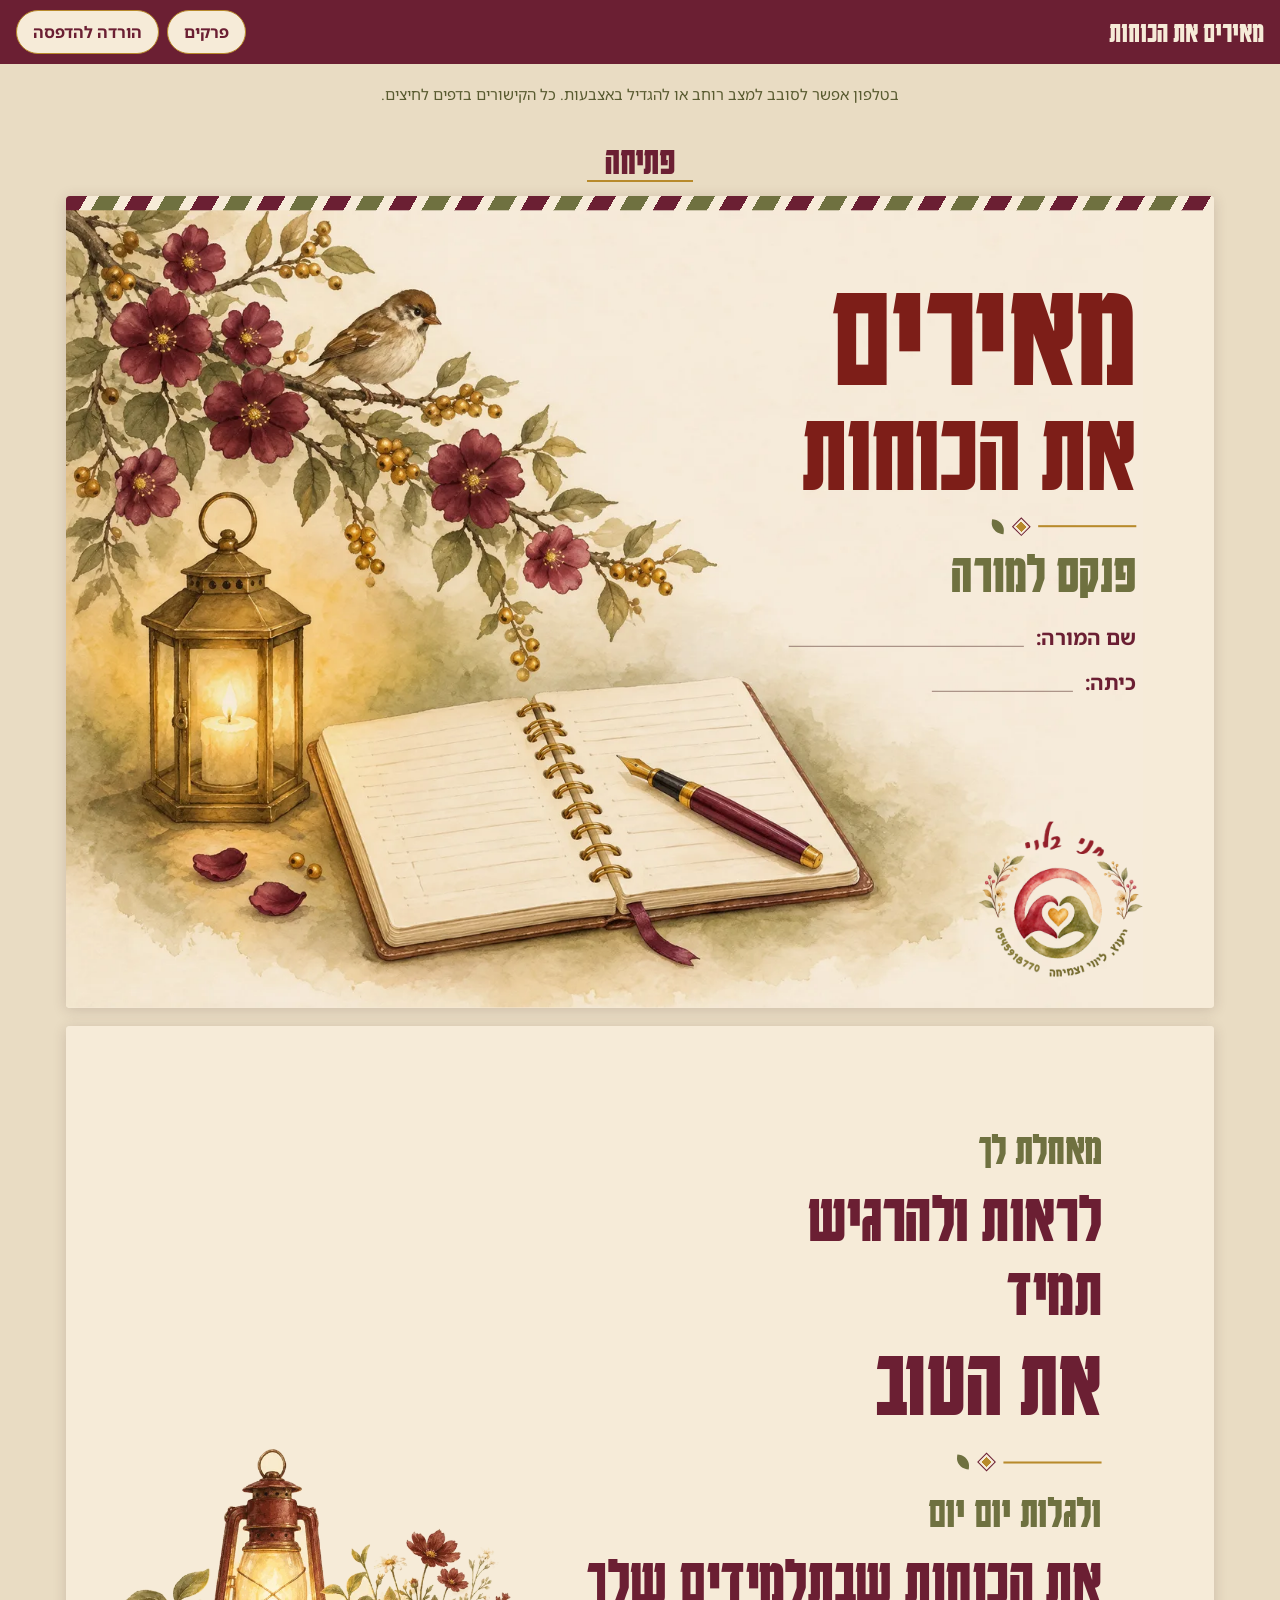
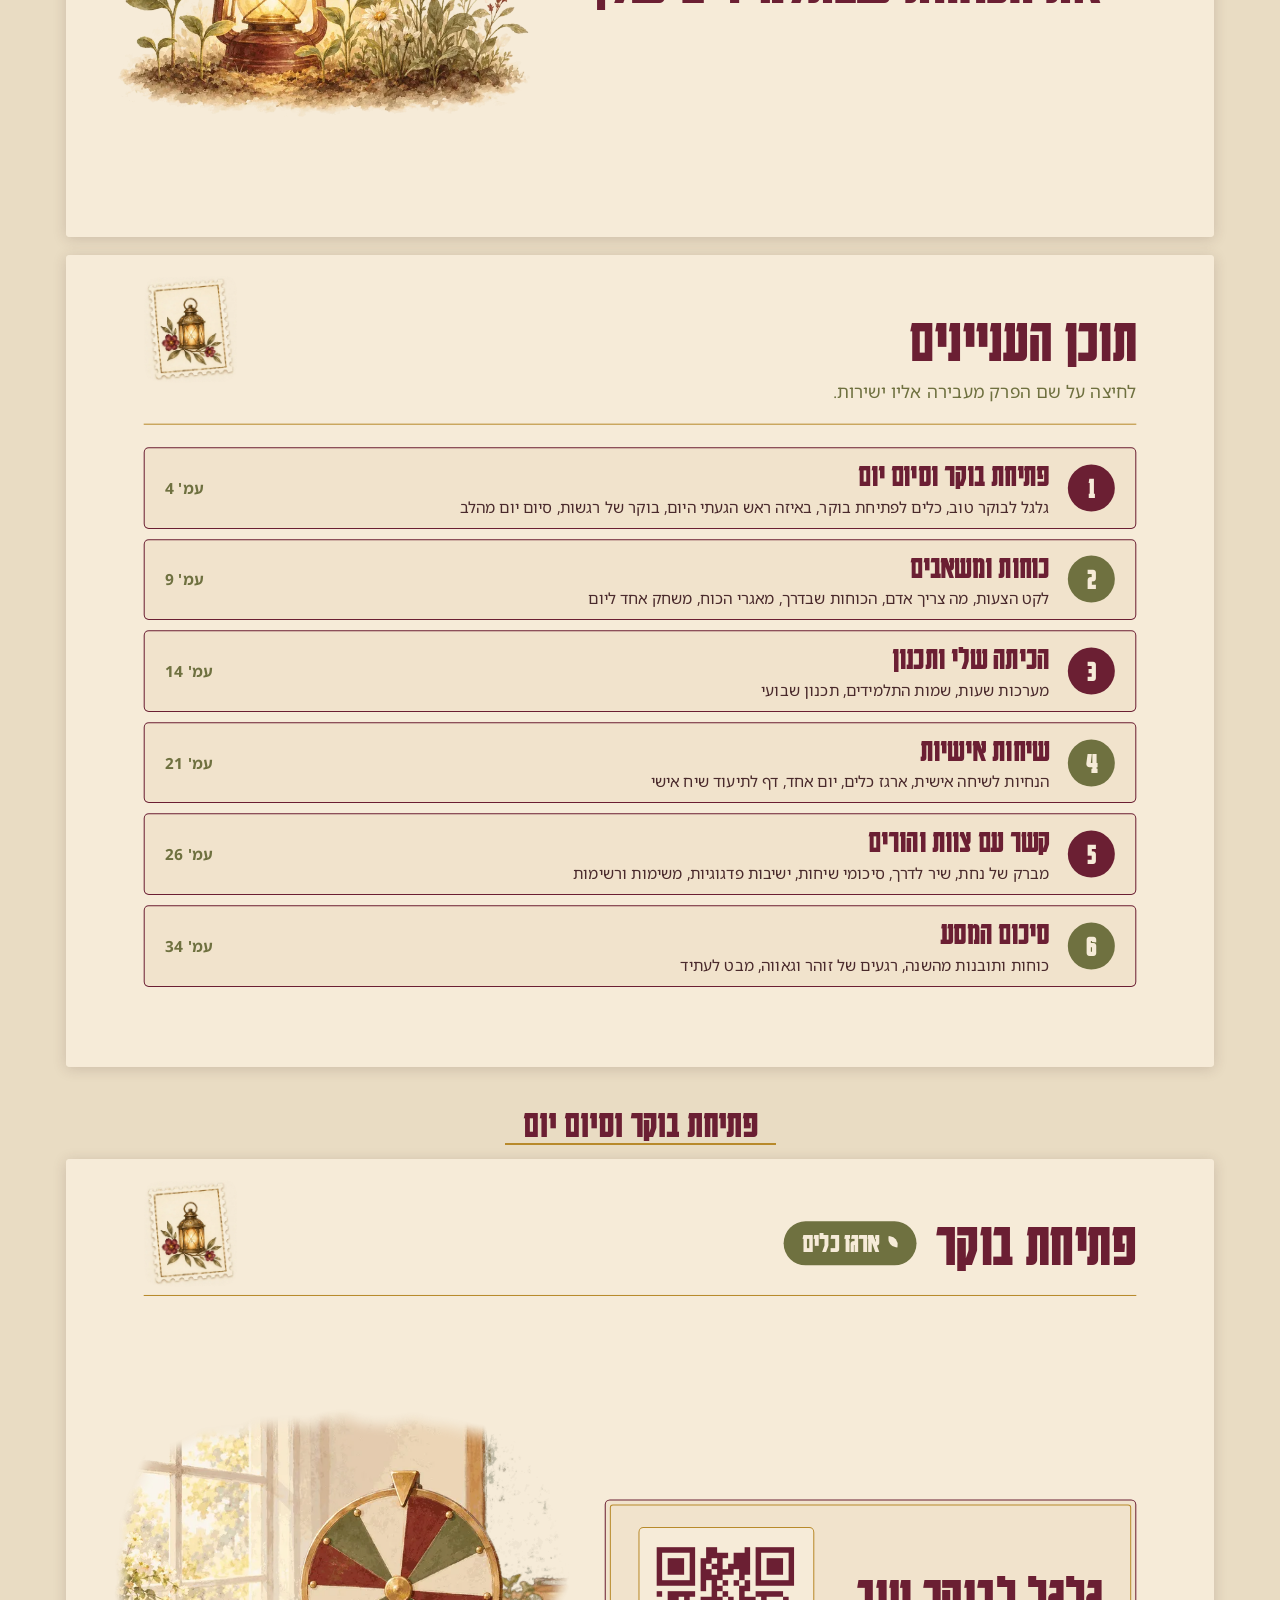
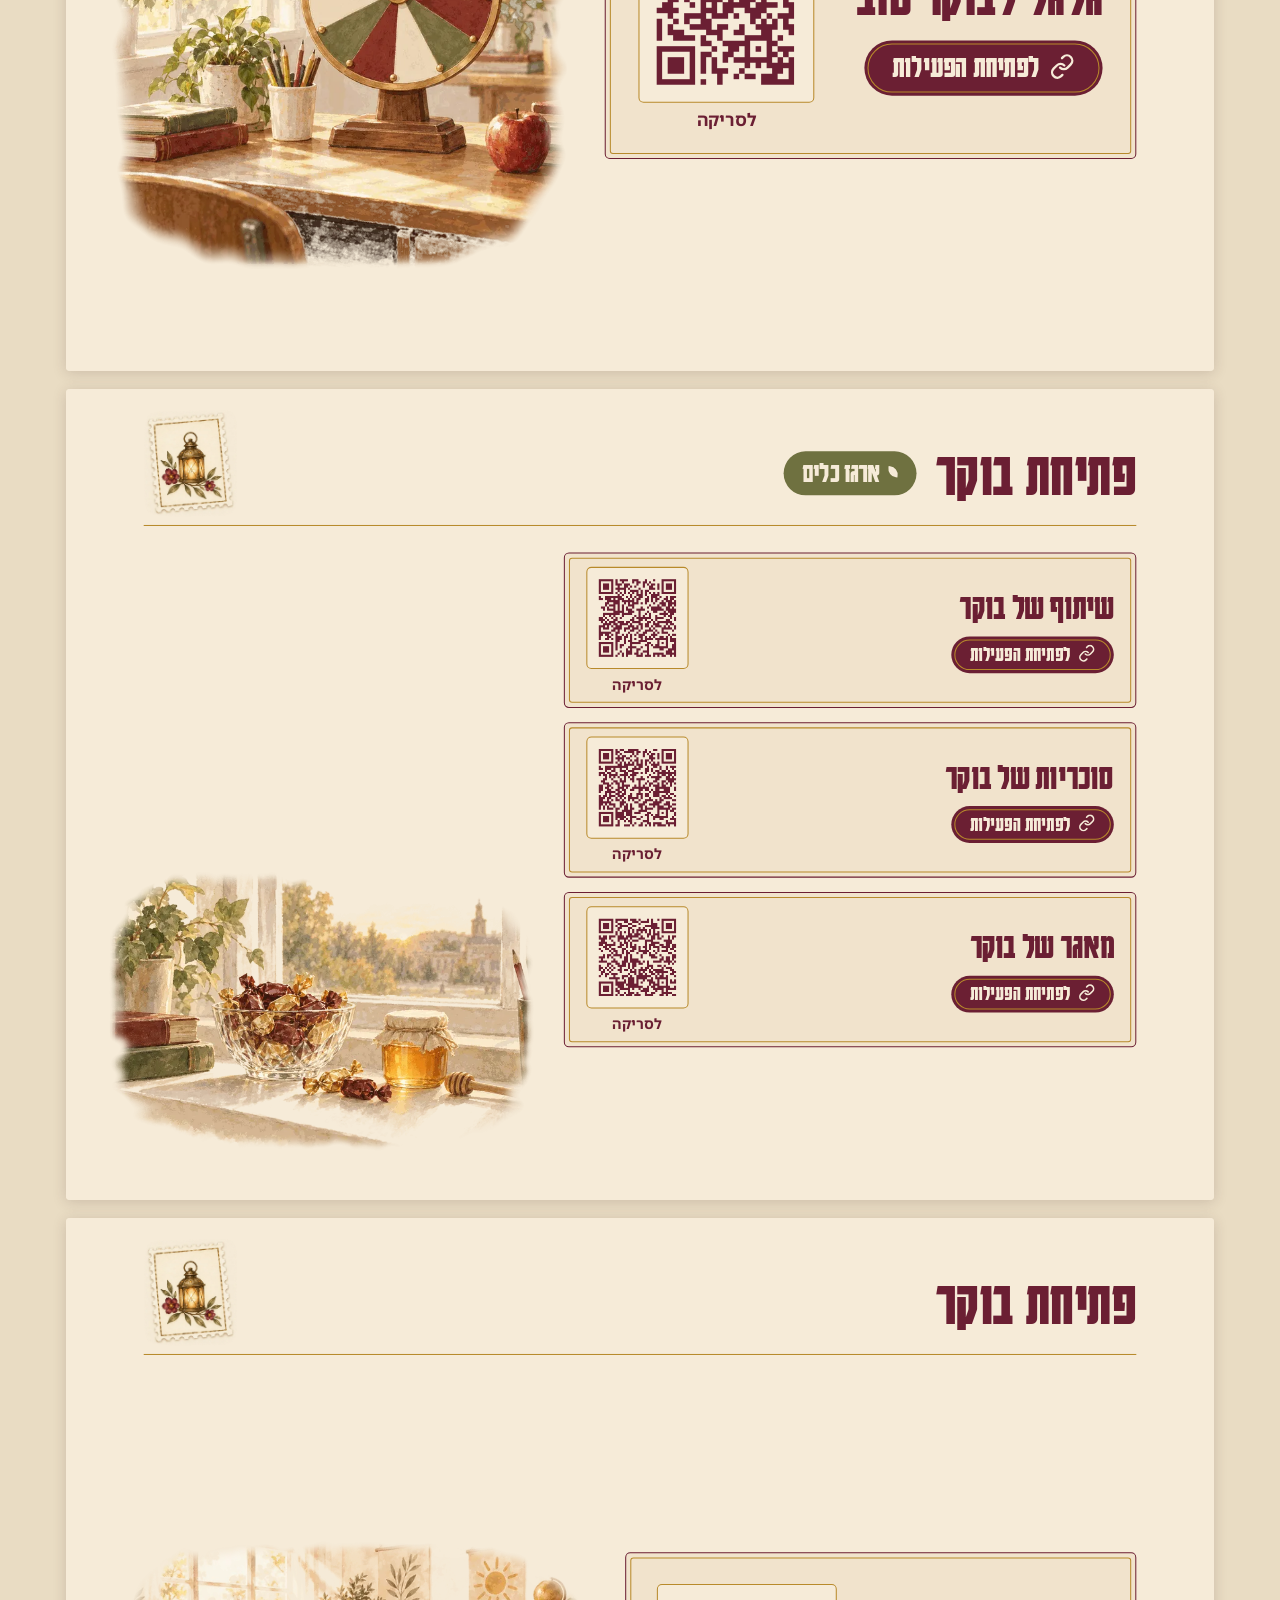
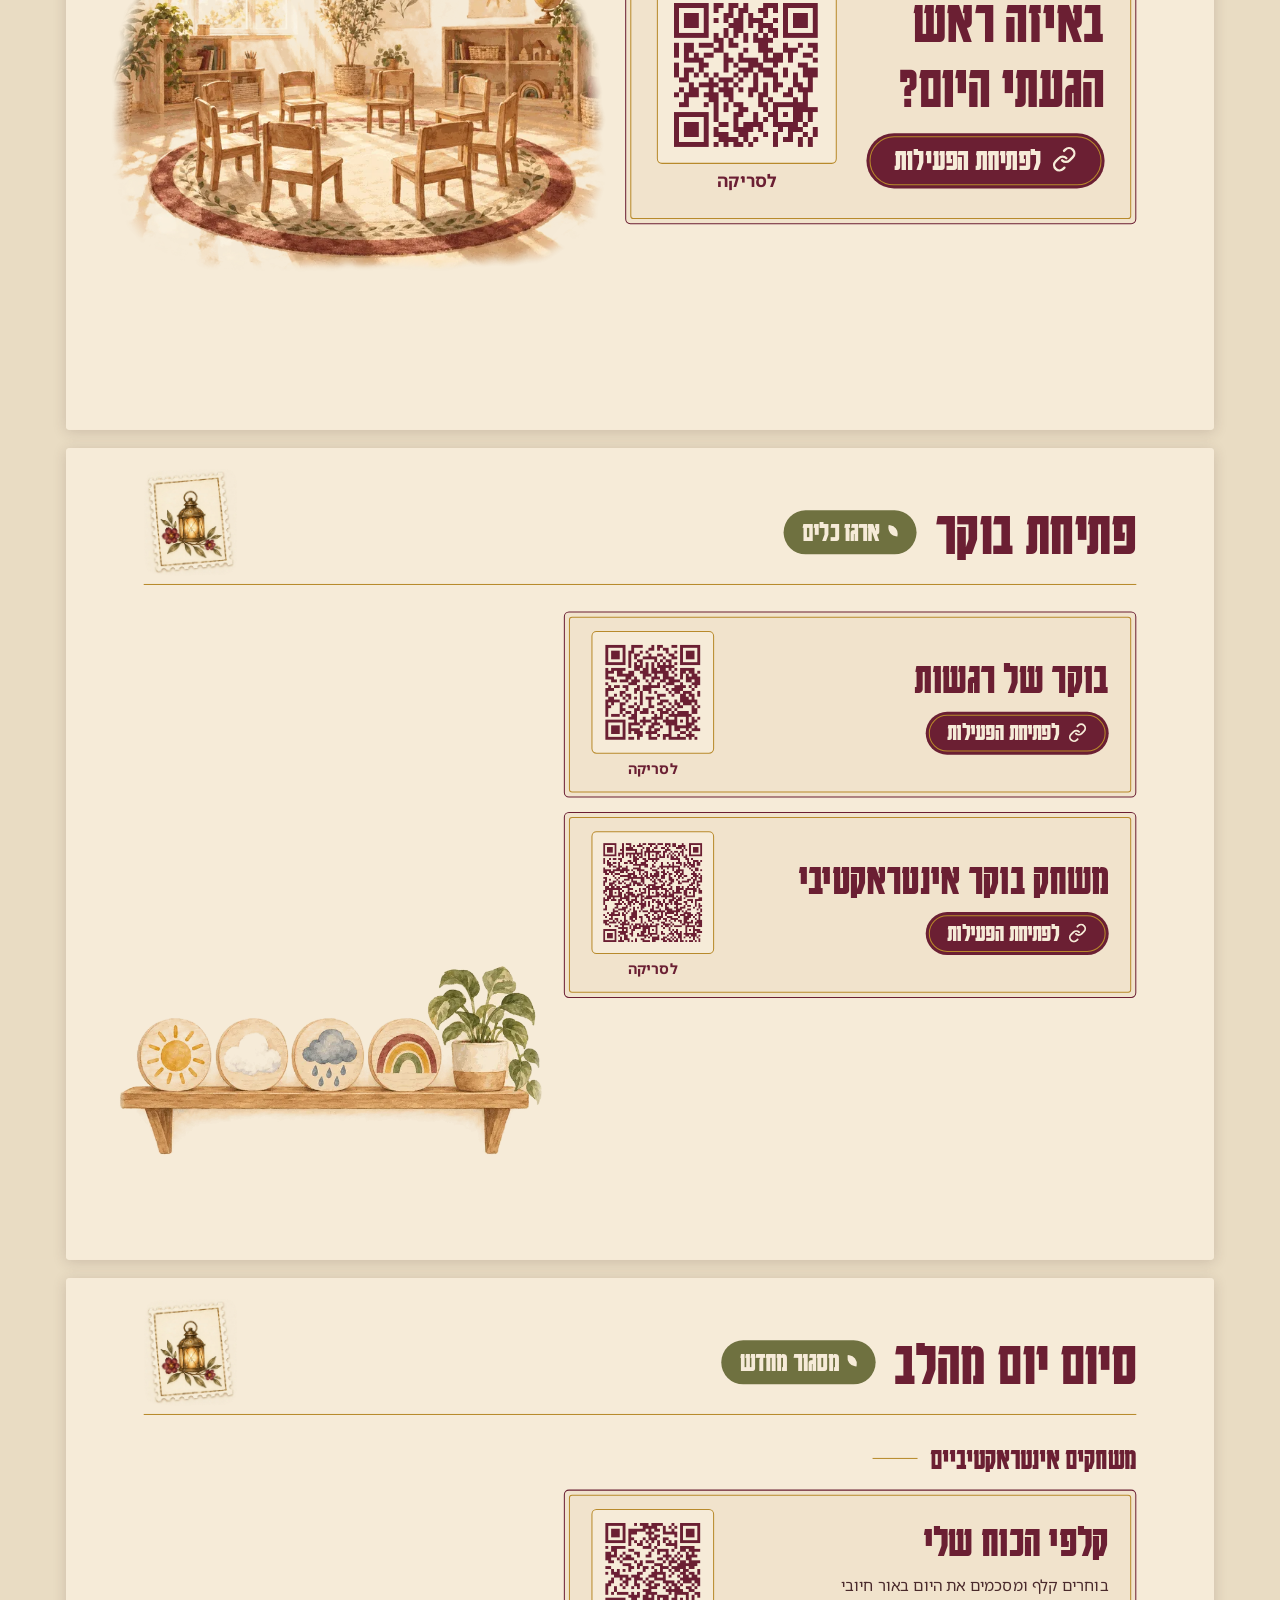
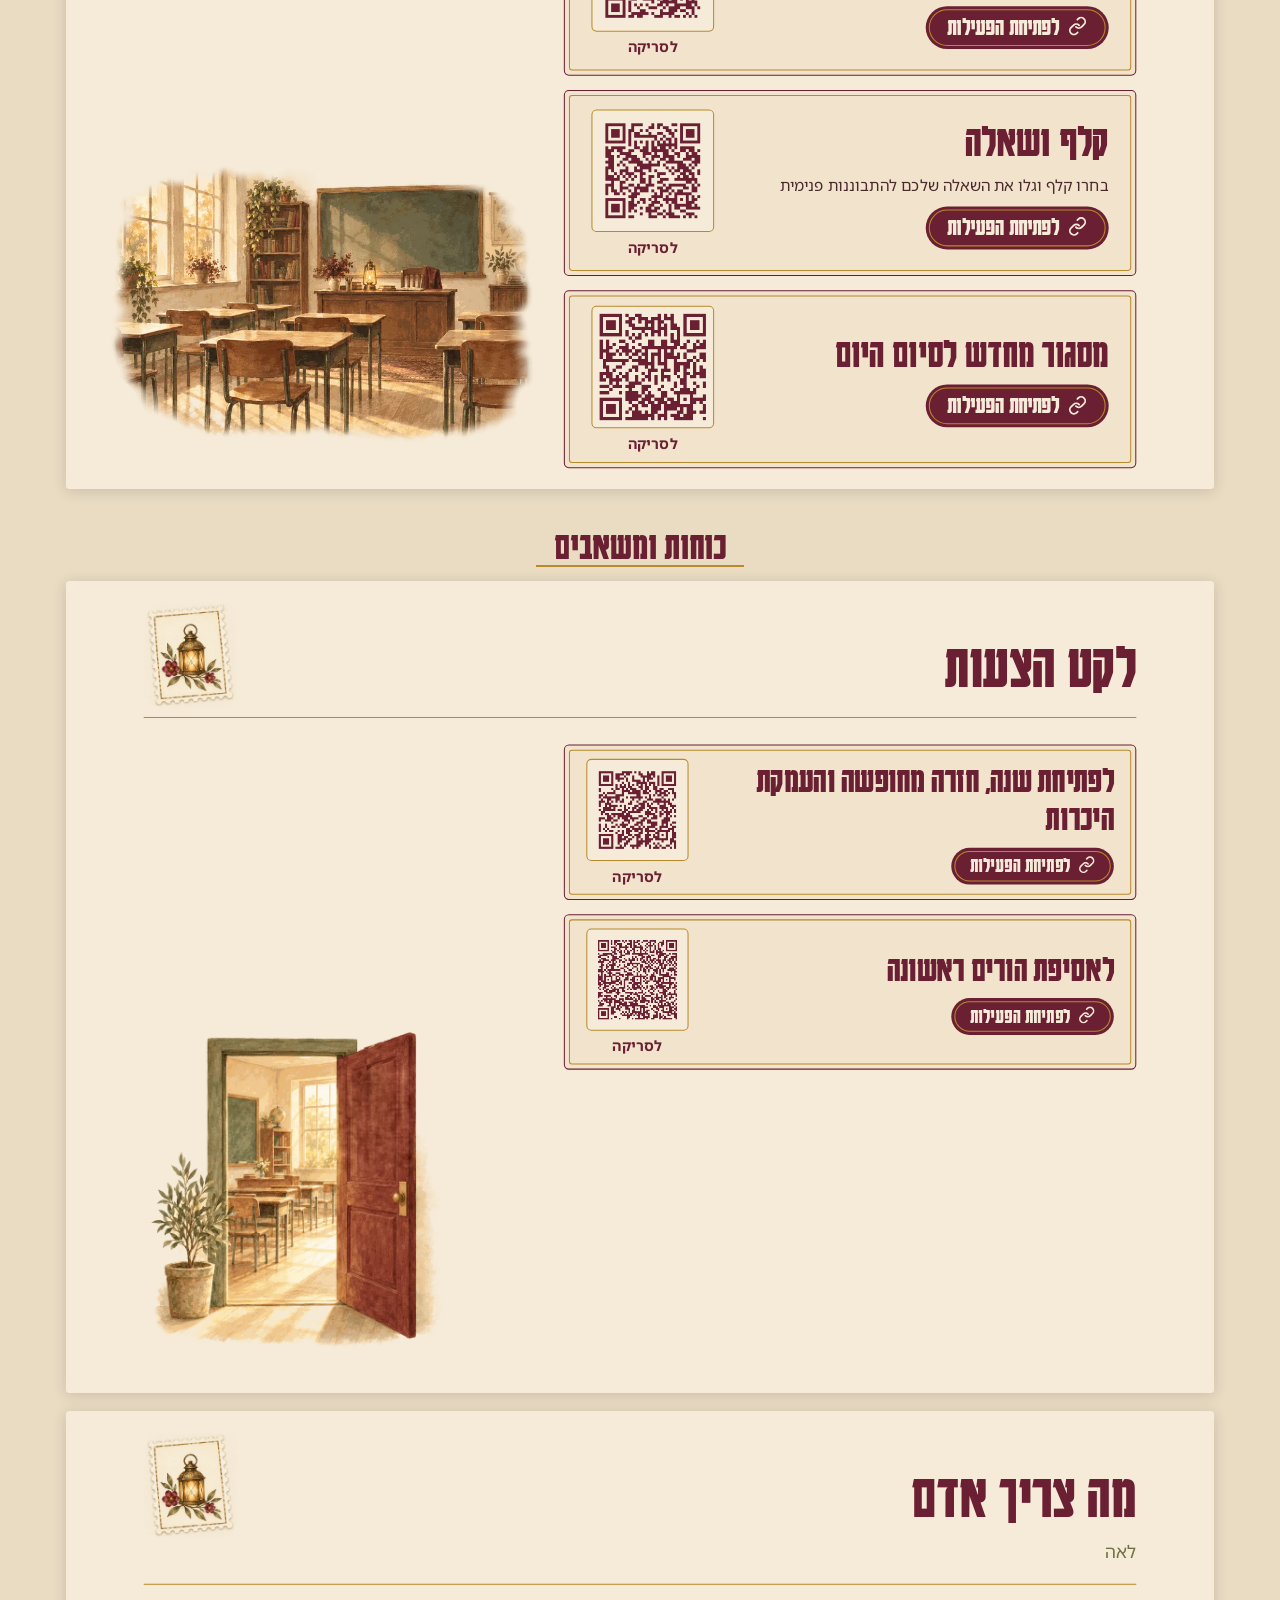
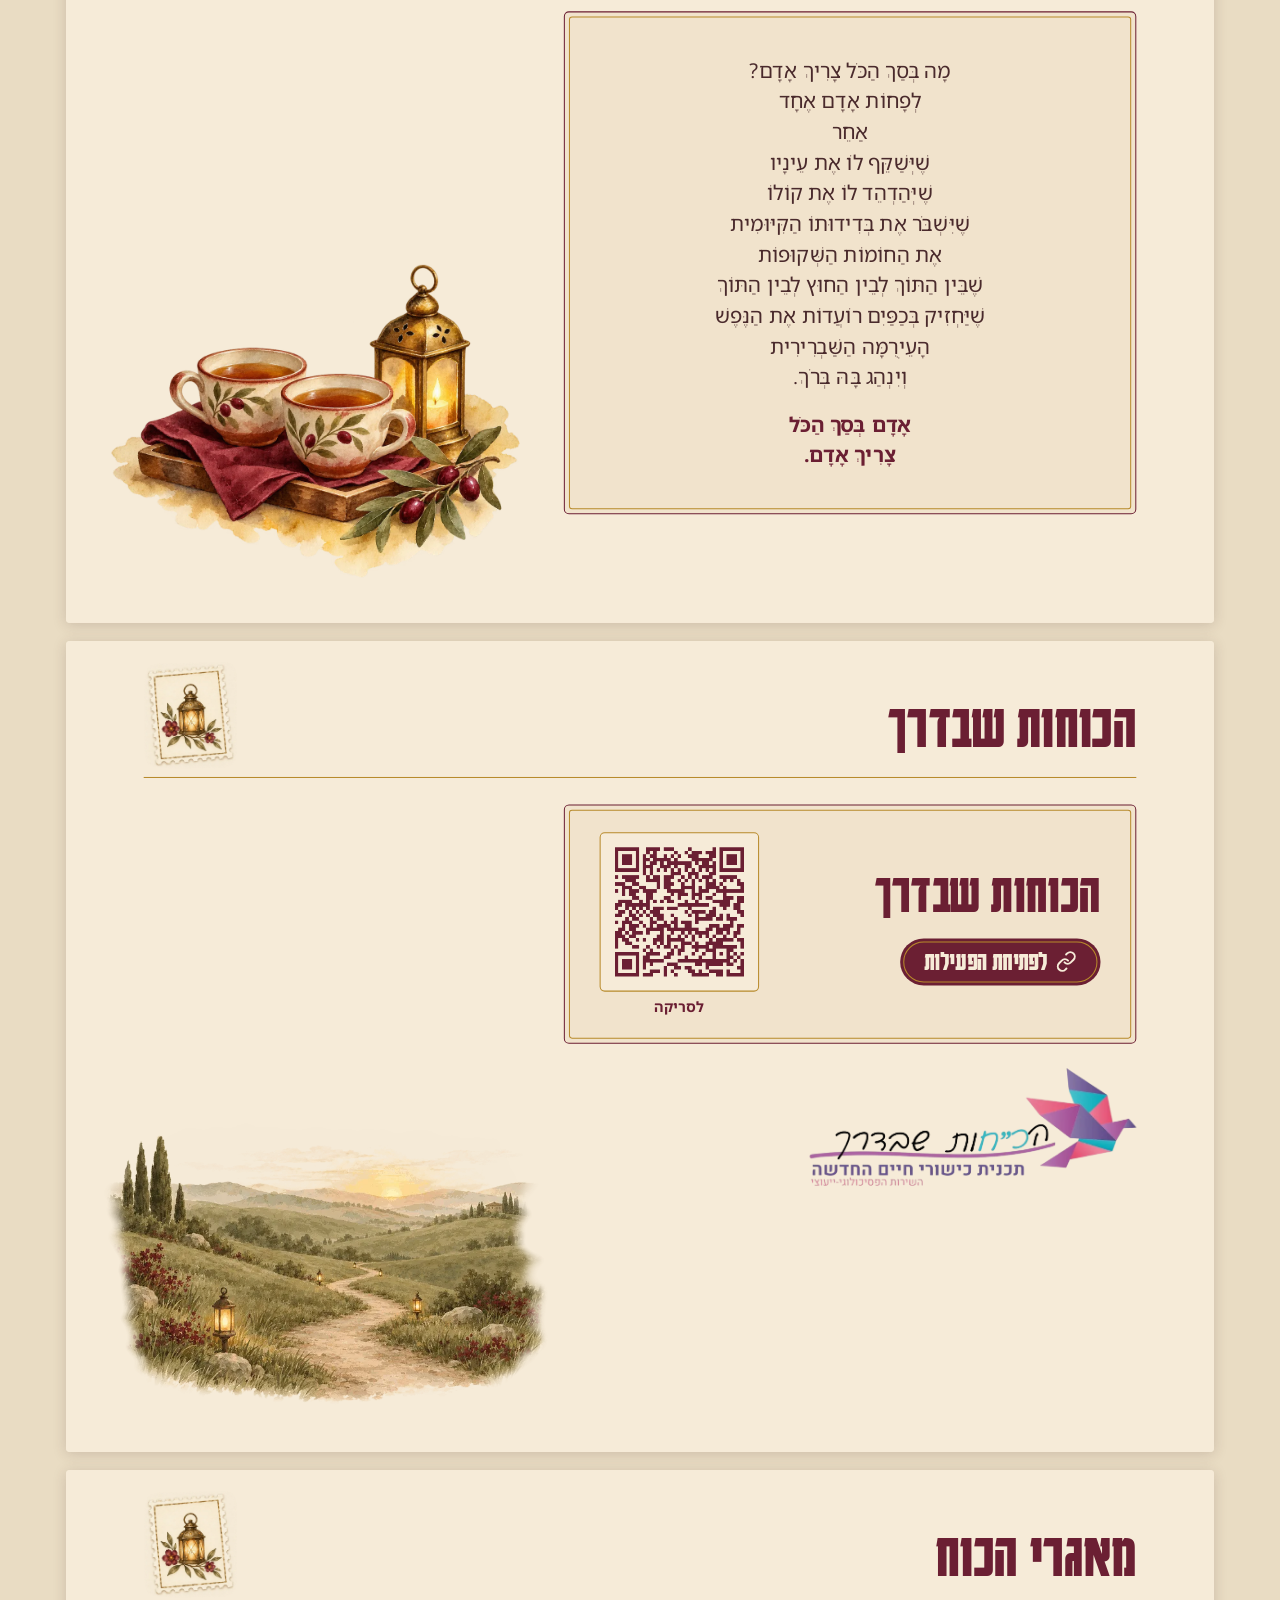
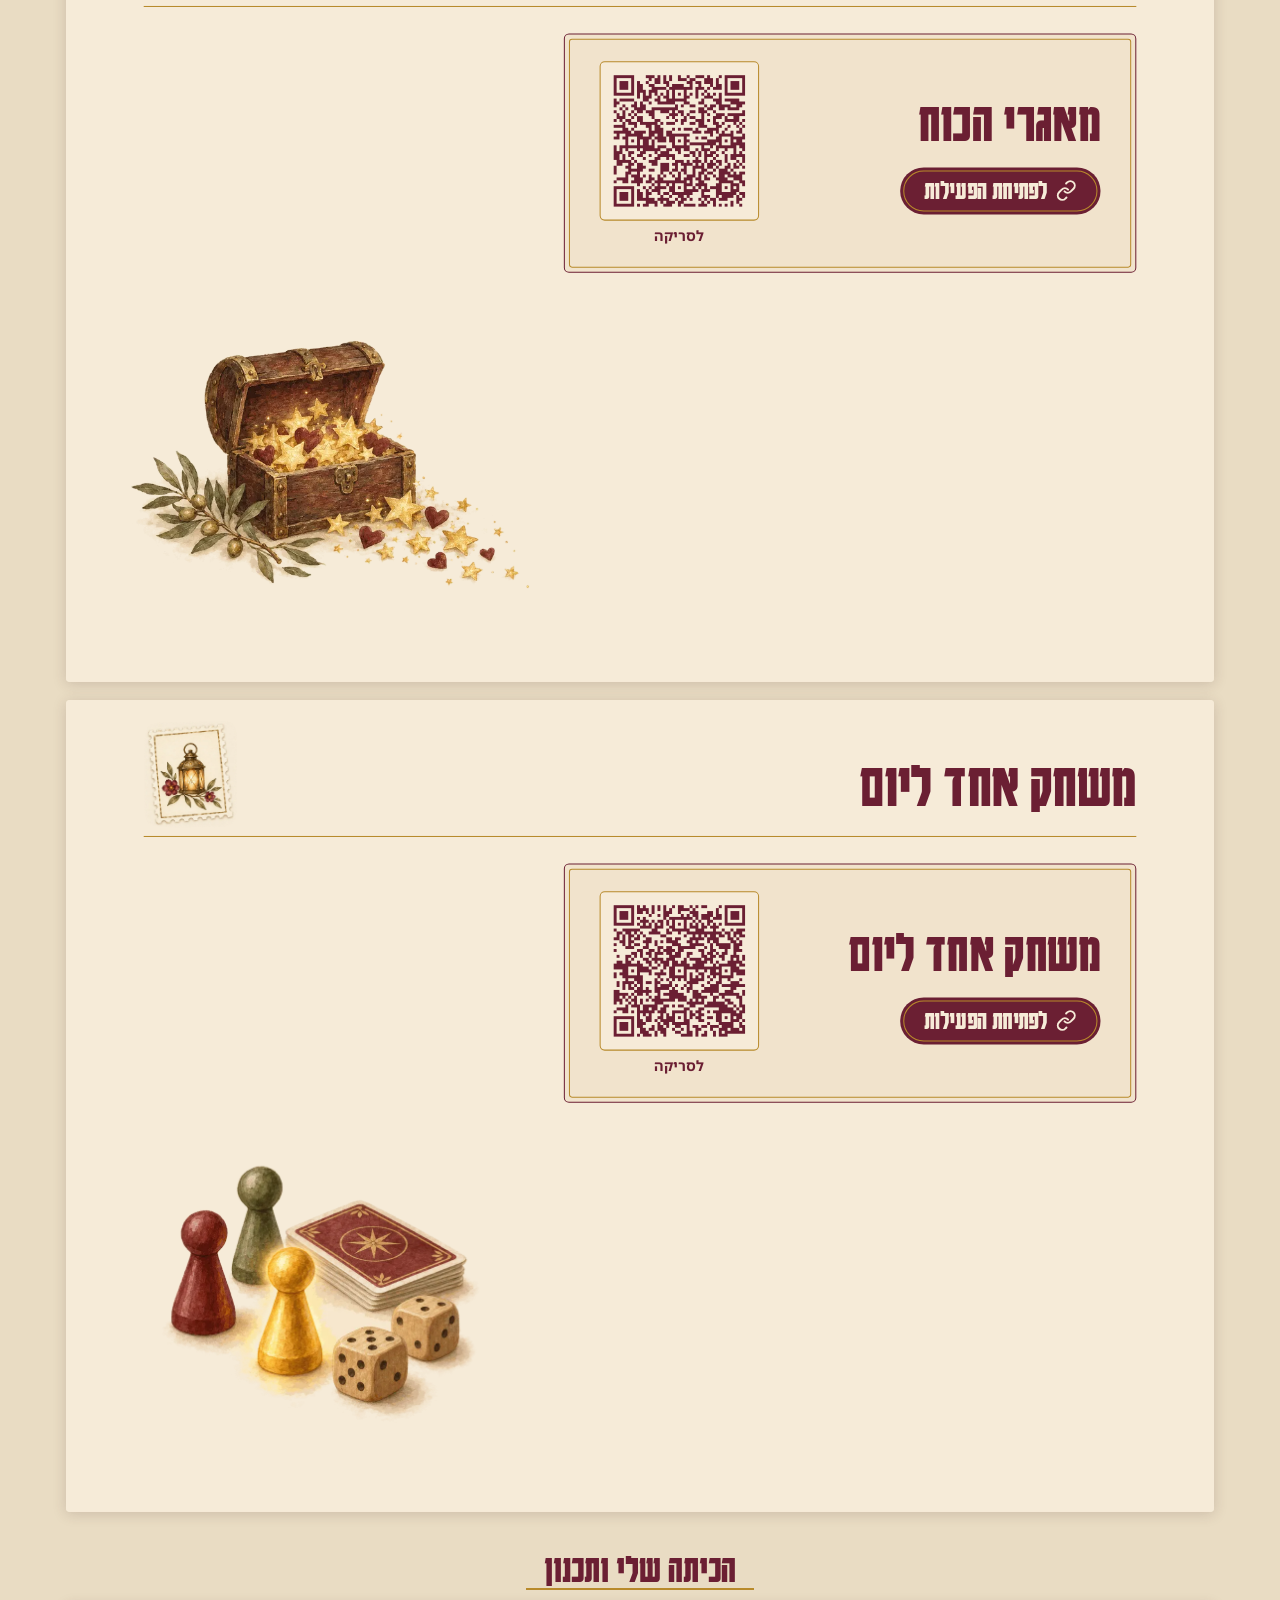
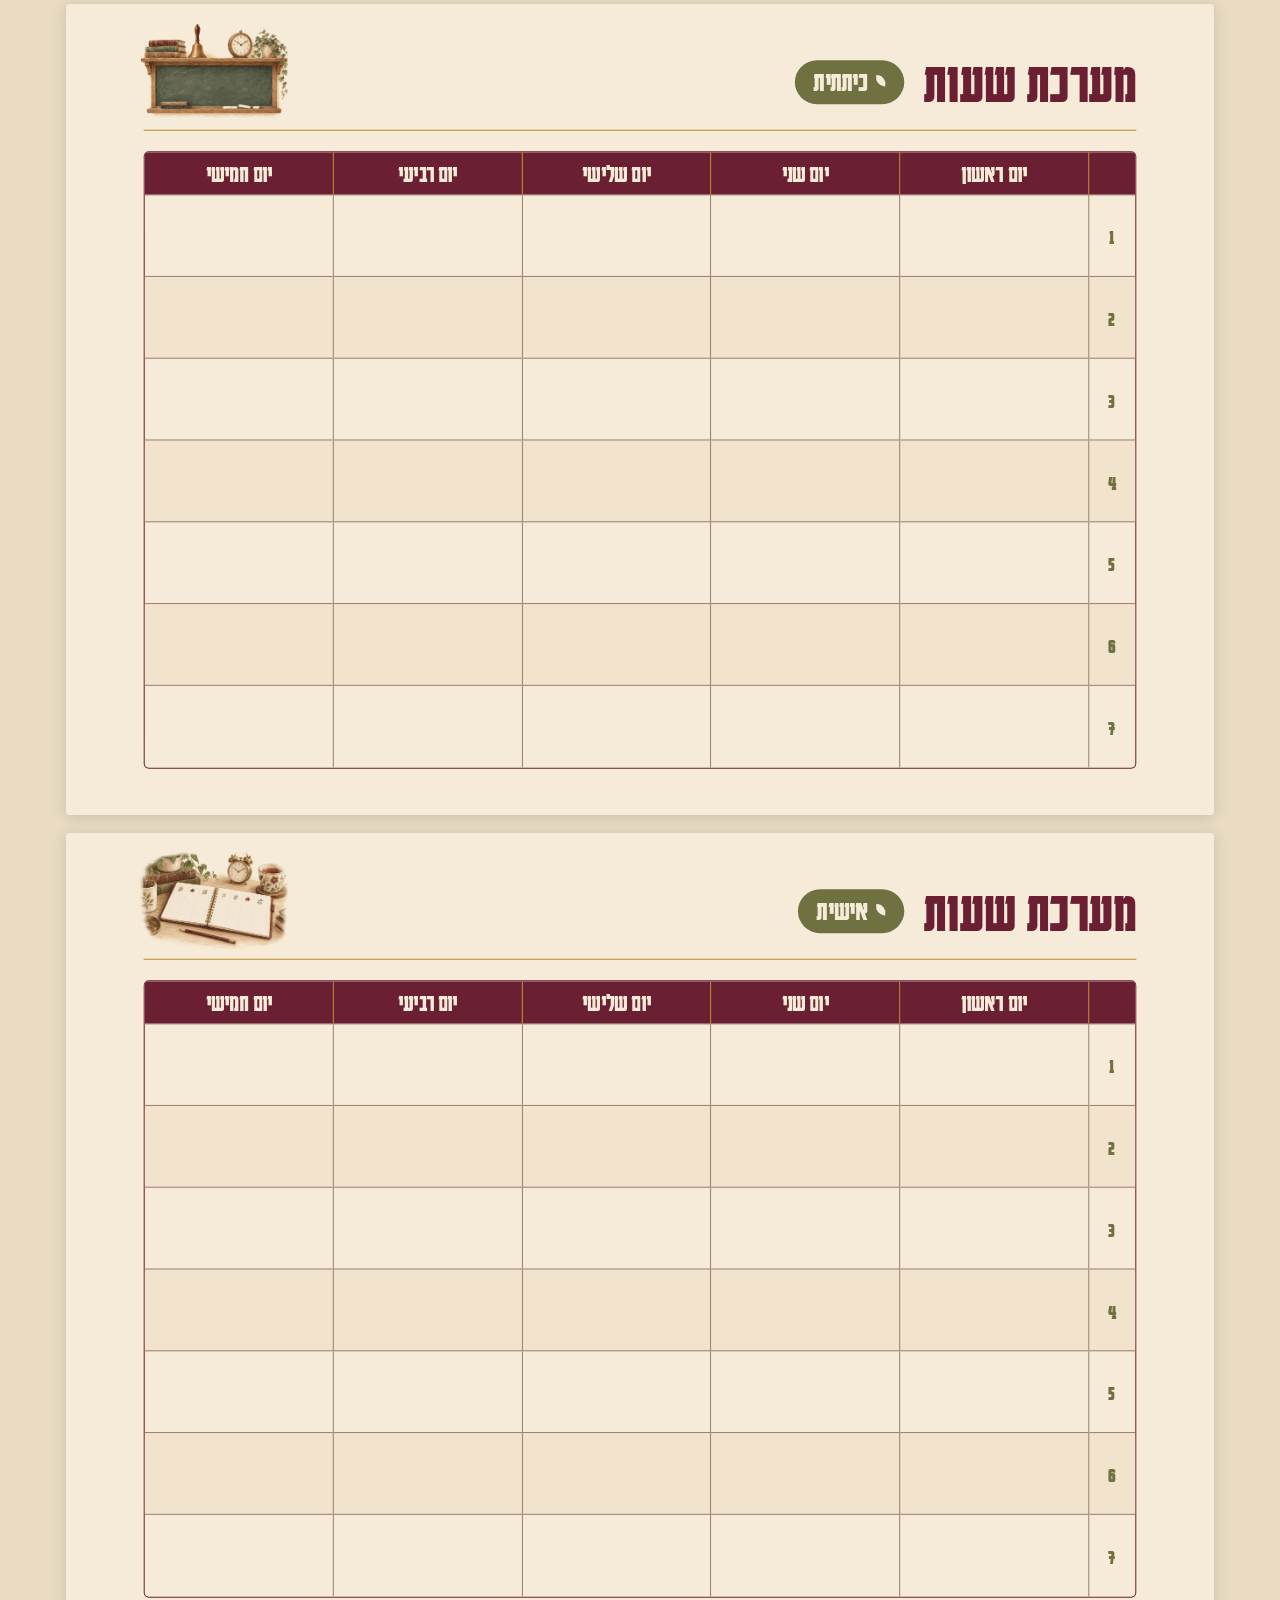
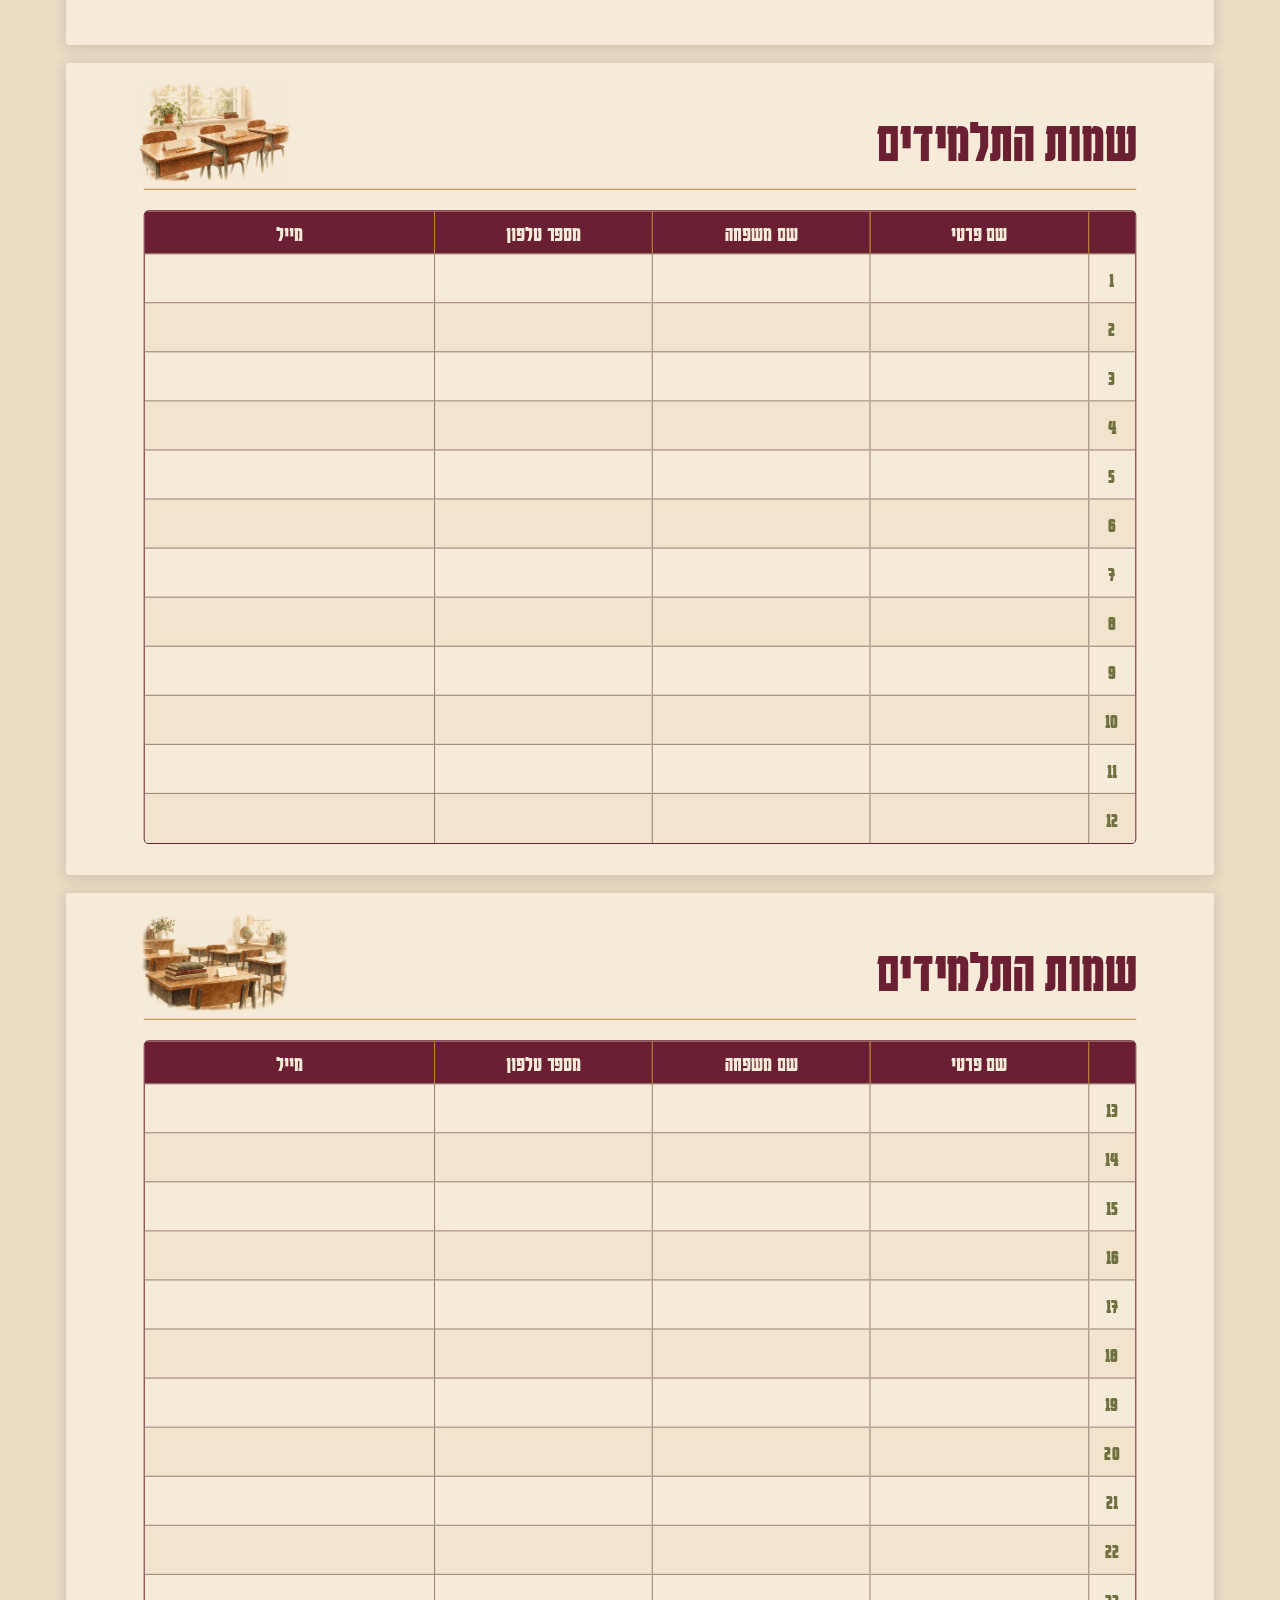
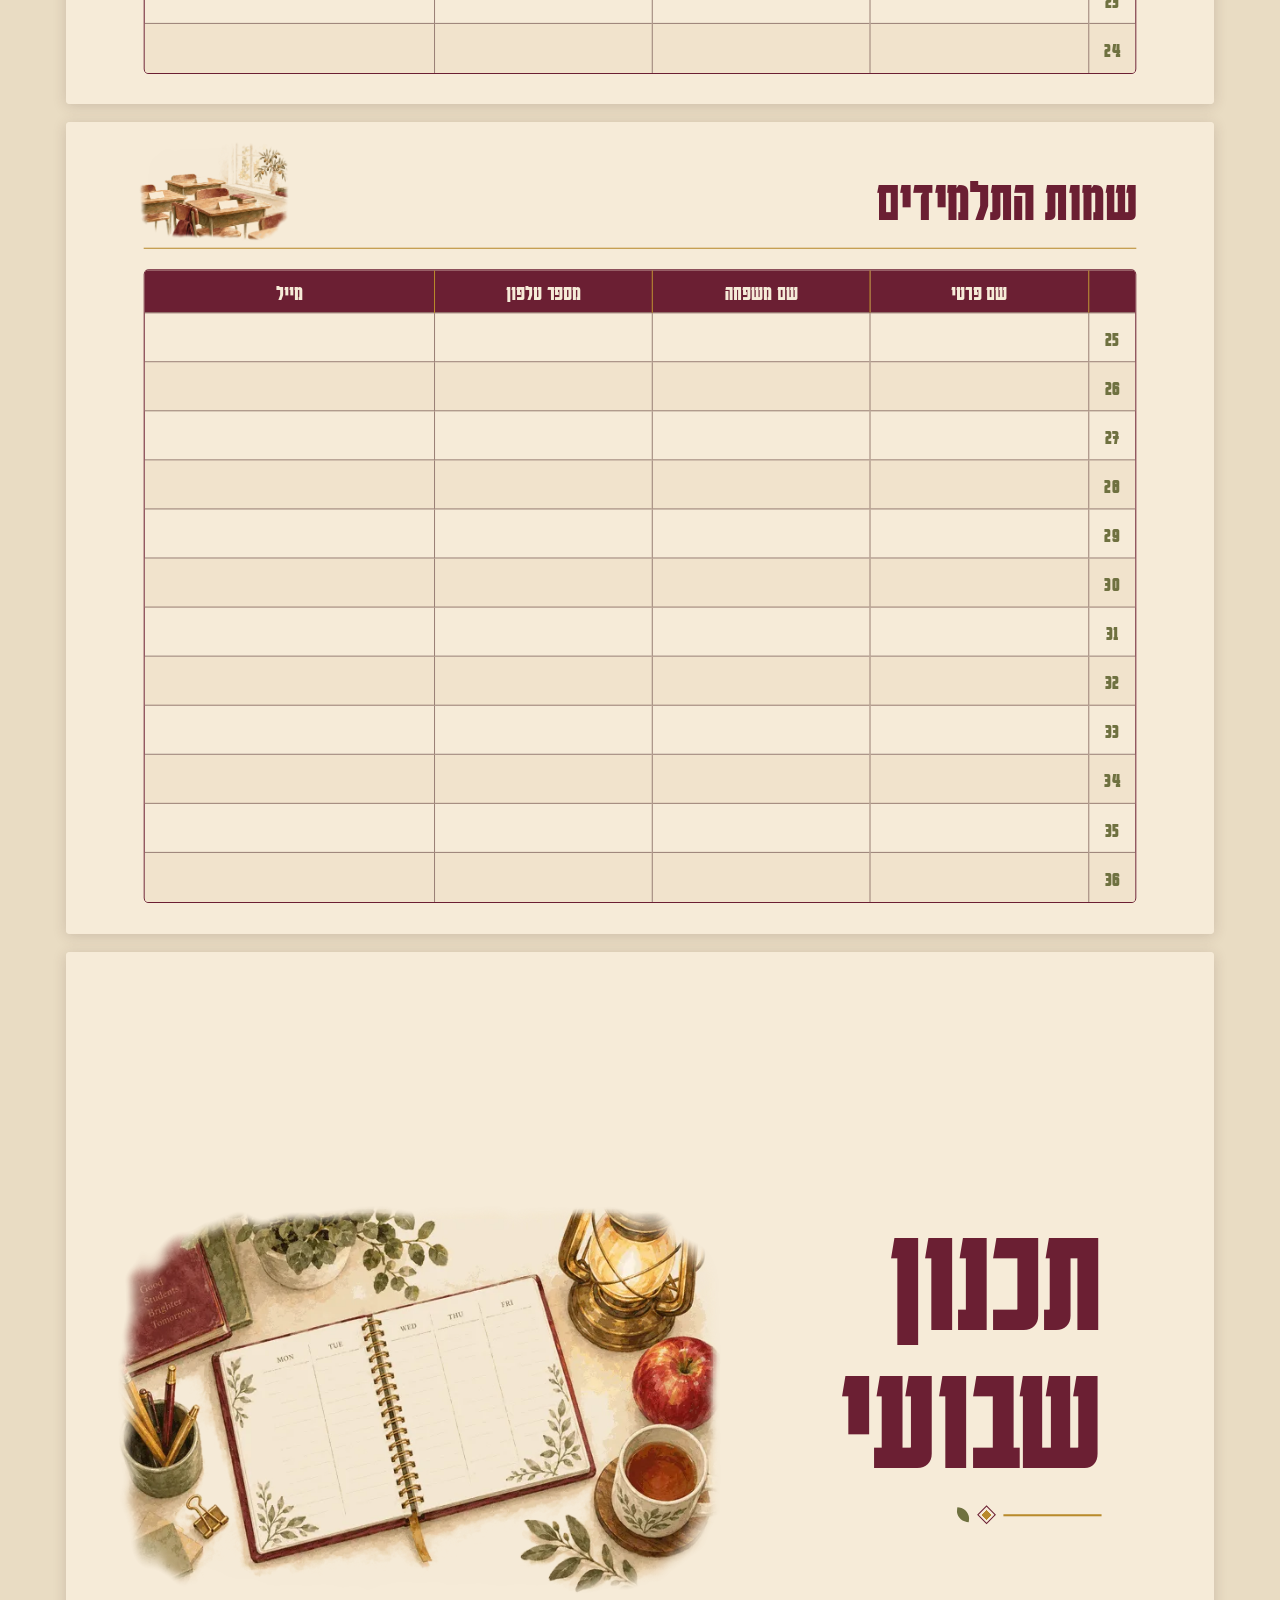
==== commit 02aa739e: "Enlarge the morning wheel and 'which head' pages so they fill the sheet Co-Authored-By: Claude Fable" ====
--- a/meirim-et-hakochot-site/index.html
+++ b/meirim-et-hakochot-site/index.html
@@ -140,7 +140,7 @@
 </a>
 </nav>
 </div></div></div></section><h2 class="ch" id="ch1"><span>פתיחת בוקר וסיום יום</span></h2><section class="sheet" id="pg3" aria-label="פתיחת בוקר: גלגל לבוקר טוב"><div class="frame"><div class="scaler"><div dir="rtl" style="direction: rtl; position: relative; width: 1123px; height: 794px; box-sizing: border-box; background: #f6ebd8; color: #4a2a2c; font-family: 'Noto Sans Hebrew','Rubik',sans-serif; overflow: hidden; padding: 0 76px">
-<img loading="lazy" decoding="async" src="img/136372c71a0b1f3b0265db7437808643.webp" alt="" aria-hidden="true" style="position: absolute; left: 50px; bottom: 36px; width: 360px; height: 360px">
+<img loading="lazy" decoding="async" src="img/136372c71a0b1f3b0265db7437808643.webp" alt="" aria-hidden="true" style="position: absolute; left: 40px; bottom: 96px; width: 460px; height: 460px">
 <header style="position: relative; padding: 50px 0 18px; border-bottom: 1.5px solid #b88a2b; margin-bottom: 26px">
 <div style="display: flex; align-items: center; gap: 18px; padding-inline-end: 110px">
 <h1 style="margin: 0; font-family: 'Karantina','Noto Sans Hebrew',sans-serif; font-weight: 700; font-size: 62px; line-height: 1.05; color: #6b1f33">פתיחת בוקר</h1>
@@ -149,25 +149,25 @@
 
 <img loading="lazy" decoding="async" src="img/c4fcf6742540a62b8436416627c393c3.webp" alt="" aria-hidden="true" style="position: absolute; inset-inline-end: 0; top: 20px; width: 92px; height: 106px">
 </header>
-<div style="position: relative; width: 560px; display: flex; flex-direction: column; gap: 14px">
-<section style="position: relative; box-sizing: border-box; background: #f1e3cc; border: 1px solid #6b1f33; border-radius: 5px; ">
-<div aria-hidden="true" style="position: absolute; inset: 4px; border: 1px solid #b88a2b; border-radius: 3px; pointer-events: none"></div>
-
-<div style="position: relative; display: flex; align-items: center; justify-content: space-between; gap: 18px; padding: 18px 26px">
-<div style="display: flex; flex-direction: column; align-items: flex-start; gap: 10px">
-<h2 style="margin: 0; font-family: 'Karantina','Noto Sans Hebrew',sans-serif; font-weight: 700; font-size: 44px; line-height: 1.05; color: #6b1f33">גלגל לבוקר טוב</h2>
-
-<a target="_blank" rel="noopener" href="https://gamemick.com/game/c/wheel?c=[base64]" style="position: relative; display: inline-flex; align-items: center; gap: 8px; height: 42px; padding: 0 21px 2px; border-radius: 999px; background: #6b1f33; color: #f6ebd8; font-family: 'Karantina','Noto Sans Hebrew',sans-serif; font-weight: 700; font-size: 24px; line-height: 1; text-decoration: none; white-space: nowrap">
-<span aria-hidden="true" style="position: absolute; inset: 3px; border: 1px solid #b88a2b; border-radius: 999px"></span>
-<svg aria-hidden="true" width="19" height="19" viewBox="0 0 24 24" fill="none" stroke="currentColor" stroke-width="2.2" stroke-linecap="round" stroke-linejoin="round" style="flex: none"><path d="M10 13a5 5 0 0 0 7.07 0l3-3a5 5 0 0 0-7.07-7.07l-1.2 1.2"></path><path d="M14 11a5 5 0 0 0-7.07 0l-3 3a5 5 0 0 0 7.07 7.07l1.2-1.2"></path></svg>
-<span style="position: relative">לפתיחת הפעילות</span>
-</a>
-</div>
-<div style="flex: none; display: flex; flex-direction: column; align-items: center; gap: 6px">
-<div style="box-sizing: border-box; width: 120px; height: 120px; padding: 7px; background: #f6ebd8; border: 1px solid #b88a2b; border-radius: 5px">
-<img loading="lazy" decoding="async" src="img/a3a39fc90bd9e9cdad55adff5a85f441.png" alt="קוד QR" style="display: block; width: 104px; height: 104px">
-</div>
-<span style="font-size: 14px; line-height: 18px; font-weight: 700; color: #6b1f33">לסריקה</span>
+<div style="position: relative; width: 520px; min-height: 600px; display: flex; flex-direction: column; justify-content: center; gap: 14px">
+<section style="position: relative; box-sizing: border-box; background: #f1e3cc; border: 1px solid #6b1f33; border-radius: 5px; ">
+<div aria-hidden="true" style="position: absolute; inset: 4px; border: 1px solid #b88a2b; border-radius: 3px; pointer-events: none"></div>
+
+<div style="position: relative; display: flex; align-items: center; justify-content: space-between; gap: 22px; padding: 26px 32px">
+<div style="display: flex; flex-direction: column; align-items: flex-start; gap: 14px">
+<h2 style="margin: 0; font-family: 'Karantina','Noto Sans Hebrew',sans-serif; font-weight: 700; font-size: 58px; line-height: 1.05; color: #6b1f33">גלגל לבוקר טוב</h2>
+
+<a target="_blank" rel="noopener" href="https://gamemick.com/game/c/wheel?c=[base64]" style="position: relative; display: inline-flex; align-items: center; gap: 10px; height: 54px; padding: 0 27px 3px; border-radius: 999px; background: #6b1f33; color: #f6ebd8; font-family: 'Karantina','Noto Sans Hebrew',sans-serif; font-weight: 700; font-size: 31px; line-height: 1; text-decoration: none; white-space: nowrap">
+<span aria-hidden="true" style="position: absolute; inset: 3px; border: 1px solid #b88a2b; border-radius: 999px"></span>
+<svg aria-hidden="true" width="25" height="25" viewBox="0 0 24 24" fill="none" stroke="currentColor" stroke-width="2.2" stroke-linecap="round" stroke-linejoin="round" style="flex: none"><path d="M10 13a5 5 0 0 0 7.07 0l3-3a5 5 0 0 0-7.07-7.07l-1.2 1.2"></path><path d="M14 11a5 5 0 0 0-7.07 0l-3 3a5 5 0 0 0 7.07 7.07l1.2-1.2"></path></svg>
+<span style="position: relative">לפתיחת הפעילות</span>
+</a>
+</div>
+<div style="flex: none; display: flex; flex-direction: column; align-items: center; gap: 6px">
+<div style="box-sizing: border-box; width: 172px; height: 172px; padding: 8px; background: #f6ebd8; border: 1px solid #b88a2b; border-radius: 5px">
+<img loading="lazy" decoding="async" src="img/a3a39fc90bd9e9cdad55adff5a85f441.png" alt="קוד QR" style="display: block; width: 156px; height: 156px">
+</div>
+<span style="font-size: 17px; line-height: 22px; font-weight: 700; color: #6b1f33">לסריקה</span>
 </div>
 </div>
 </section>
@@ -248,7 +248,7 @@
 </section>
 </div>
 </div></div></div></section><section class="sheet" id="pg5" aria-label="פתיחת בוקר: באיזה ראש הגעתי היום?"><div class="frame"><div class="scaler"><div dir="rtl" style="direction: rtl; position: relative; width: 1123px; height: 794px; box-sizing: border-box; background: #f6ebd8; color: #4a2a2c; font-family: 'Noto Sans Hebrew','Rubik',sans-serif; overflow: hidden; padding: 0 76px">
-<img loading="lazy" decoding="async" src="img/c80ba0ea32e0c0f4a23d6da4df55374d.webp" alt="" aria-hidden="true" style="position: absolute; left: 36px; bottom: 44px; width: 440px; height: 293px">
+<img loading="lazy" decoding="async" src="img/c80ba0ea32e0c0f4a23d6da4df55374d.webp" alt="" aria-hidden="true" style="position: absolute; left: 36px; bottom: 150px; width: 500px; height: 333px">
 <header style="position: relative; padding: 50px 0 18px; border-bottom: 1.5px solid #b88a2b; margin-bottom: 26px">
 <div style="display: flex; align-items: center; gap: 18px; padding-inline-end: 110px">
 <h1 style="margin: 0; font-family: 'Karantina','Noto Sans Hebrew',sans-serif; font-weight: 700; font-size: 62px; line-height: 1.05; color: #6b1f33">פתיחת בוקר</h1>
@@ -257,25 +257,25 @@
 
 <img loading="lazy" decoding="async" src="img/c4fcf6742540a62b8436416627c393c3.webp" alt="" aria-hidden="true" style="position: absolute; inset-inline-end: 0; top: 20px; width: 92px; height: 106px">
 </header>
-<div style="position: relative; width: 560px; display: flex; flex-direction: column; gap: 14px">
-<section style="position: relative; box-sizing: border-box; background: #f1e3cc; border: 1px solid #6b1f33; border-radius: 5px; ">
-<div aria-hidden="true" style="position: absolute; inset: 4px; border: 1px solid #b88a2b; border-radius: 3px; pointer-events: none"></div>
-
-<div style="position: relative; display: flex; align-items: center; justify-content: space-between; gap: 18px; padding: 26px 34px">
+<div style="position: relative; width: 500px; min-height: 600px; display: flex; flex-direction: column; justify-content: center; gap: 14px">
+<section style="position: relative; box-sizing: border-box; background: #f1e3cc; border: 1px solid #6b1f33; border-radius: 5px; ">
+<div aria-hidden="true" style="position: absolute; inset: 4px; border: 1px solid #b88a2b; border-radius: 3px; pointer-events: none"></div>
+
+<div style="position: relative; display: flex; align-items: center; justify-content: space-between; gap: 18px; padding: 30px 30px">
 <div style="display: flex; flex-direction: column; align-items: flex-start; gap: 16px">
-<h2 style="margin: 0; font-family: 'Karantina','Noto Sans Hebrew',sans-serif; font-weight: 700; font-size: 56px; line-height: 1.05; color: #6b1f33">באיזה ראש הגעתי היום?</h2>
-
-<a target="_blank" rel="noopener" href="https://wordwall.net/resource/106256287" style="position: relative; display: inline-flex; align-items: center; gap: 8px; height: 46px; padding: 0 23px 2px; border-radius: 999px; background: #6b1f33; color: #f6ebd8; font-family: 'Karantina','Noto Sans Hebrew',sans-serif; font-weight: 700; font-size: 26px; line-height: 1; text-decoration: none; white-space: nowrap">
-<span aria-hidden="true" style="position: absolute; inset: 3px; border: 1px solid #b88a2b; border-radius: 999px"></span>
-<svg aria-hidden="true" width="21" height="21" viewBox="0 0 24 24" fill="none" stroke="currentColor" stroke-width="2.2" stroke-linecap="round" stroke-linejoin="round" style="flex: none"><path d="M10 13a5 5 0 0 0 7.07 0l3-3a5 5 0 0 0-7.07-7.07l-1.2 1.2"></path><path d="M14 11a5 5 0 0 0-7.07 0l-3 3a5 5 0 0 0 7.07 7.07l1.2-1.2"></path></svg>
-<span style="position: relative">לפתיחת הפעילות</span>
-</a>
-</div>
-<div style="flex: none; display: flex; flex-direction: column; align-items: center; gap: 6px">
-<div style="box-sizing: border-box; width: 156px; height: 156px; padding: 7px; background: #f6ebd8; border: 1px solid #b88a2b; border-radius: 5px">
-<img loading="lazy" decoding="async" src="img/qr-rosh.png" alt="קוד QR" style="display: block; width: 140px; height: 140px">
-</div>
-<span style="font-size: 14px; line-height: 18px; font-weight: 700; color: #6b1f33">לסריקה</span>
+<h2 style="margin: 0; font-family: 'Karantina','Noto Sans Hebrew',sans-serif; font-weight: 700; font-size: 60px; line-height: 1.05; color: #6b1f33">באיזה ראש הגעתי היום?</h2>
+
+<a target="_blank" rel="noopener" href="https://wordwall.net/resource/106256287" style="position: relative; display: inline-flex; align-items: center; gap: 10px; height: 54px; padding: 0 27px 3px; border-radius: 999px; background: #6b1f33; color: #f6ebd8; font-family: 'Karantina','Noto Sans Hebrew',sans-serif; font-weight: 700; font-size: 31px; line-height: 1; text-decoration: none; white-space: nowrap">
+<span aria-hidden="true" style="position: absolute; inset: 3px; border: 1px solid #b88a2b; border-radius: 999px"></span>
+<svg aria-hidden="true" width="25" height="25" viewBox="0 0 24 24" fill="none" stroke="currentColor" stroke-width="2.2" stroke-linecap="round" stroke-linejoin="round" style="flex: none"><path d="M10 13a5 5 0 0 0 7.07 0l3-3a5 5 0 0 0-7.07-7.07l-1.2 1.2"></path><path d="M14 11a5 5 0 0 0-7.07 0l-3 3a5 5 0 0 0 7.07 7.07l1.2-1.2"></path></svg>
+<span style="position: relative">לפתיחת הפעילות</span>
+</a>
+</div>
+<div style="flex: none; display: flex; flex-direction: column; align-items: center; gap: 6px">
+<div style="box-sizing: border-box; width: 176px; height: 176px; padding: 8px; background: #f6ebd8; border: 1px solid #b88a2b; border-radius: 5px">
+<img loading="lazy" decoding="async" src="img/qr-rosh.png" alt="קוד QR" style="display: block; width: 160px; height: 160px">
+</div>
+<span style="font-size: 17px; line-height: 22px; font-weight: 700; color: #6b1f33">לסריקה</span>
 </div>
 </div>
 </section>
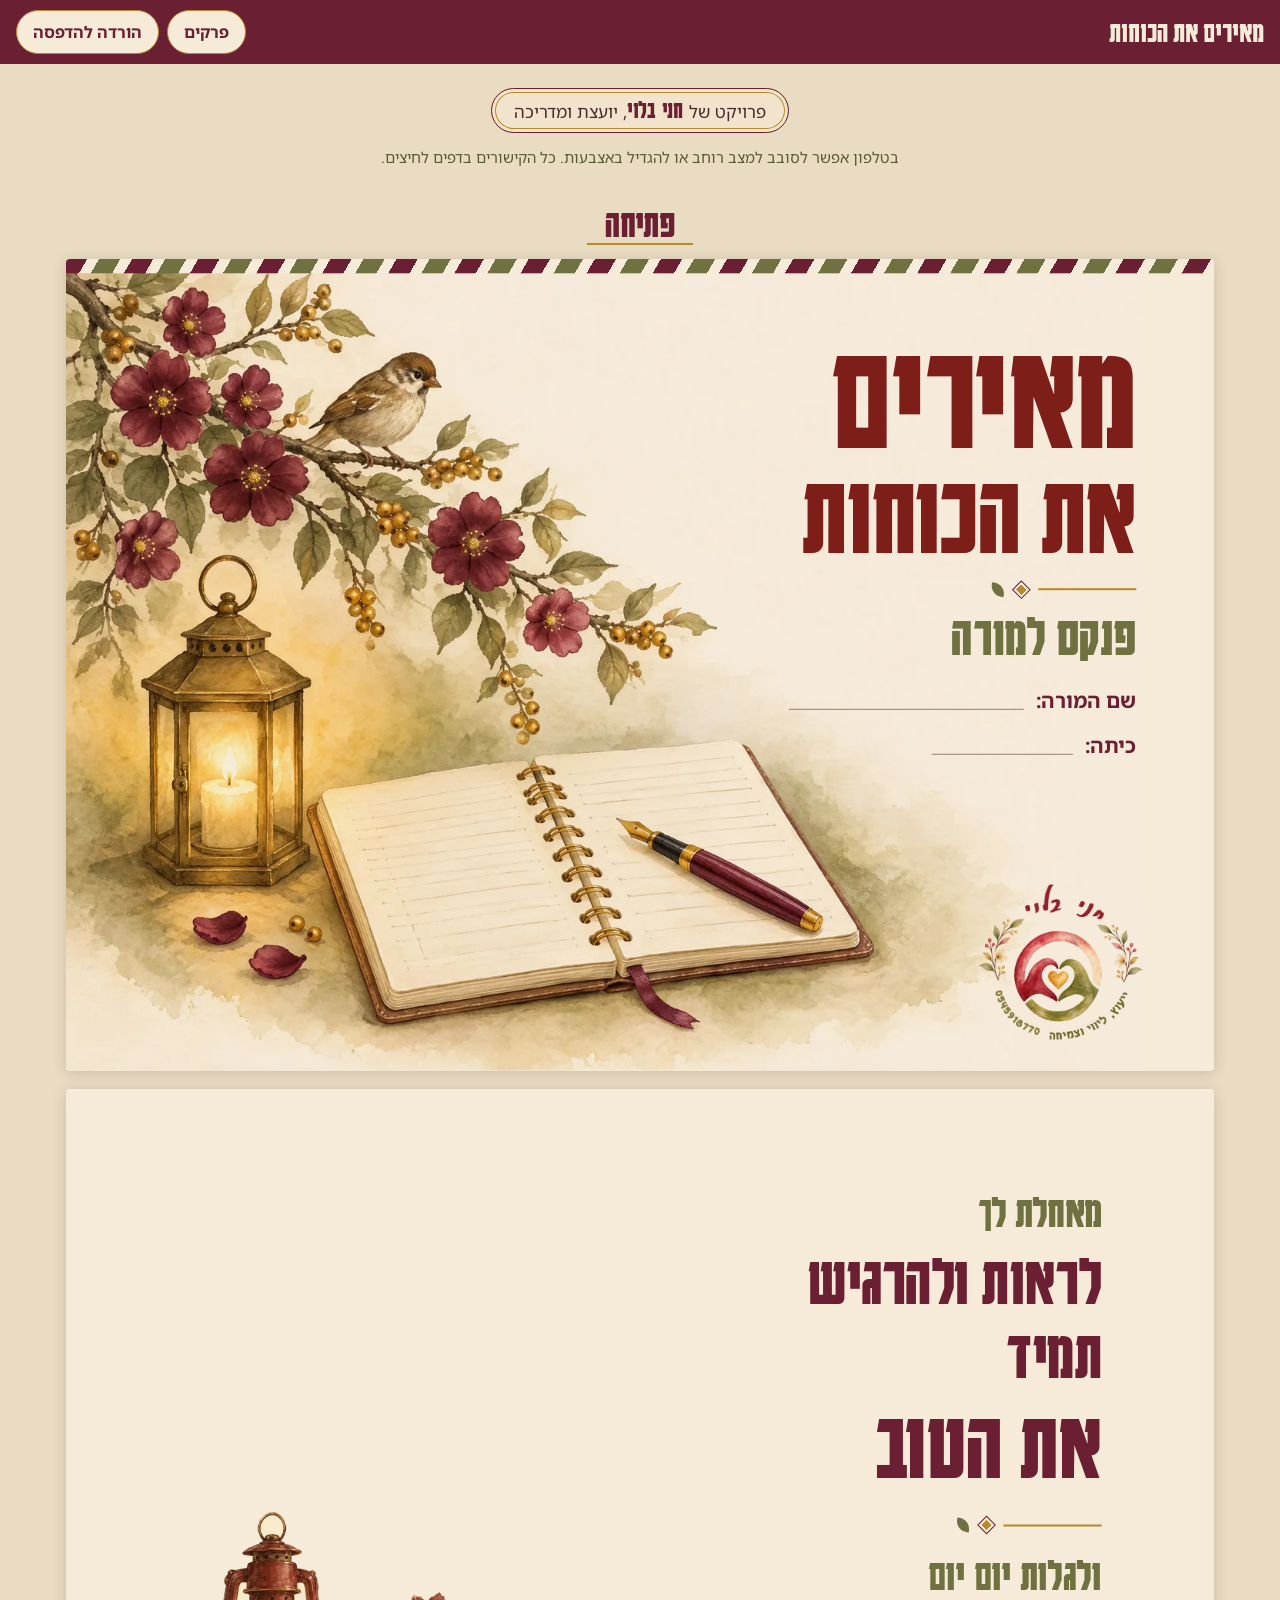
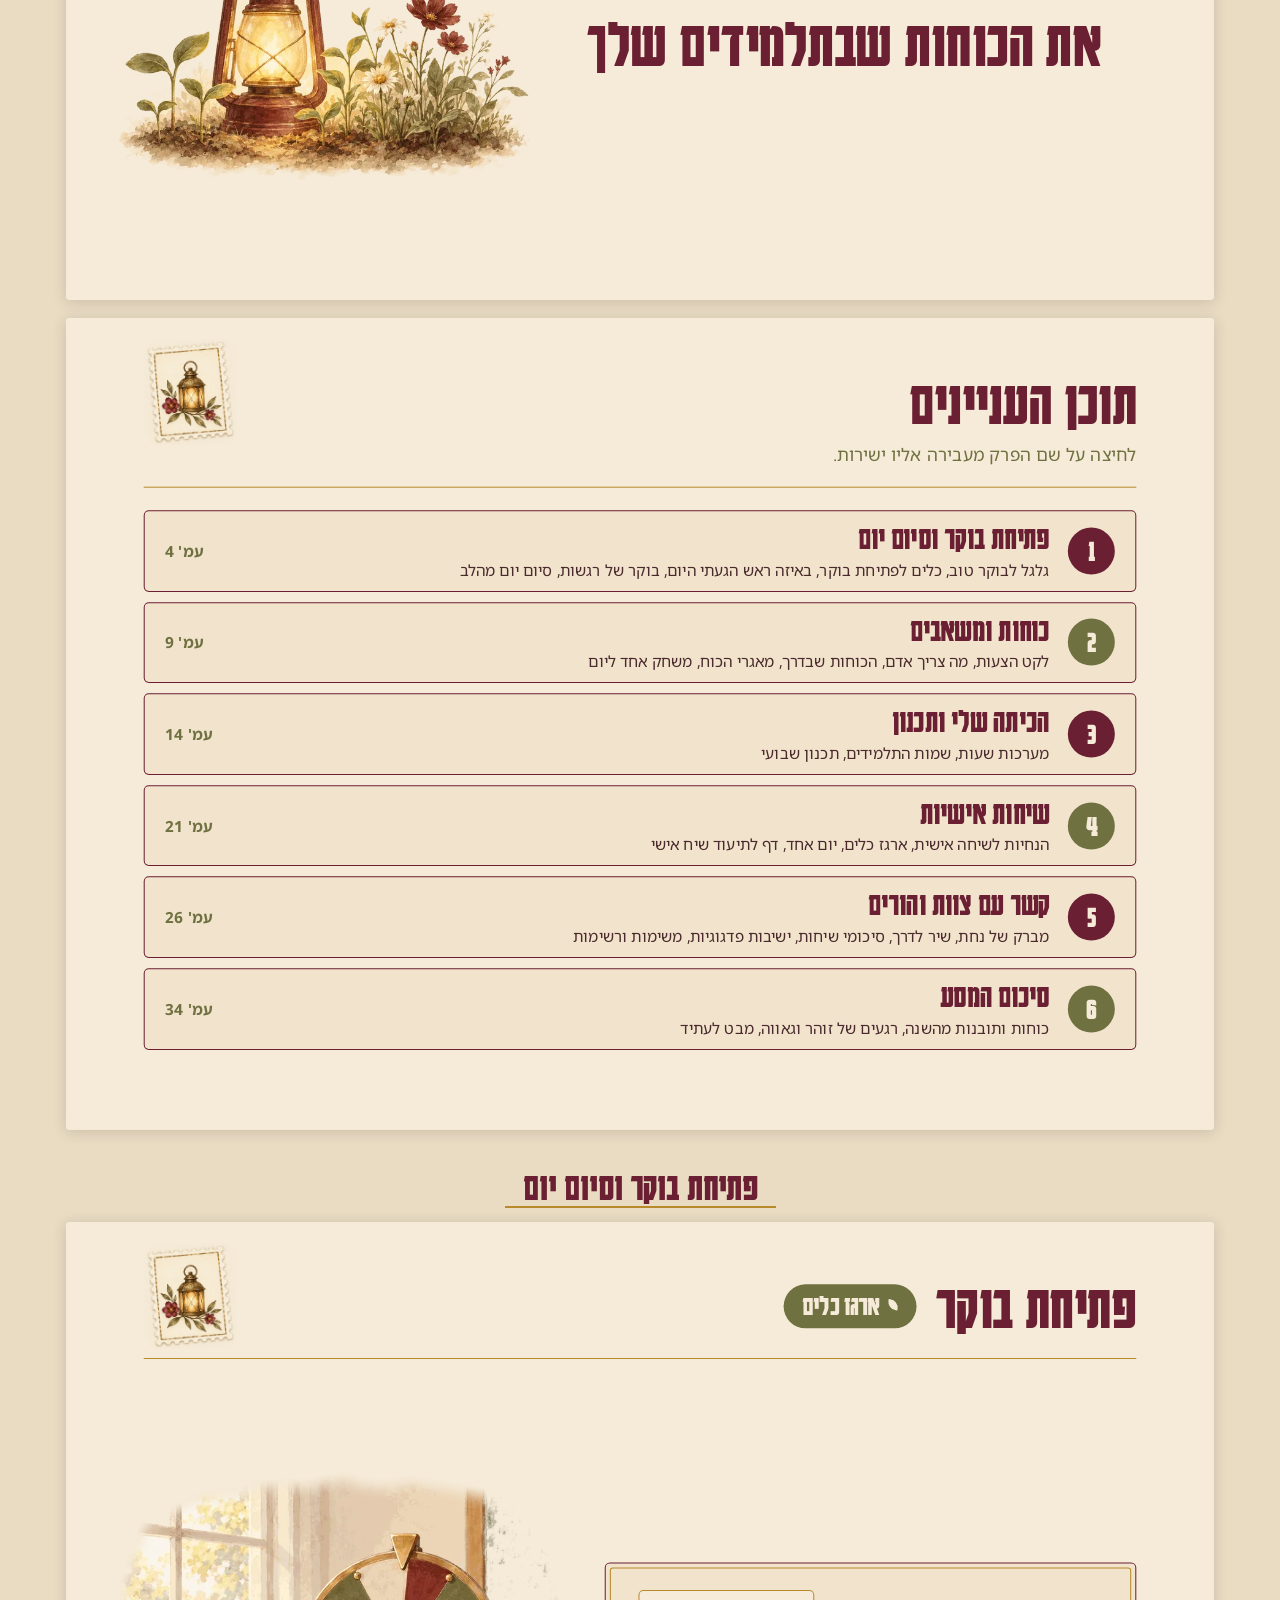
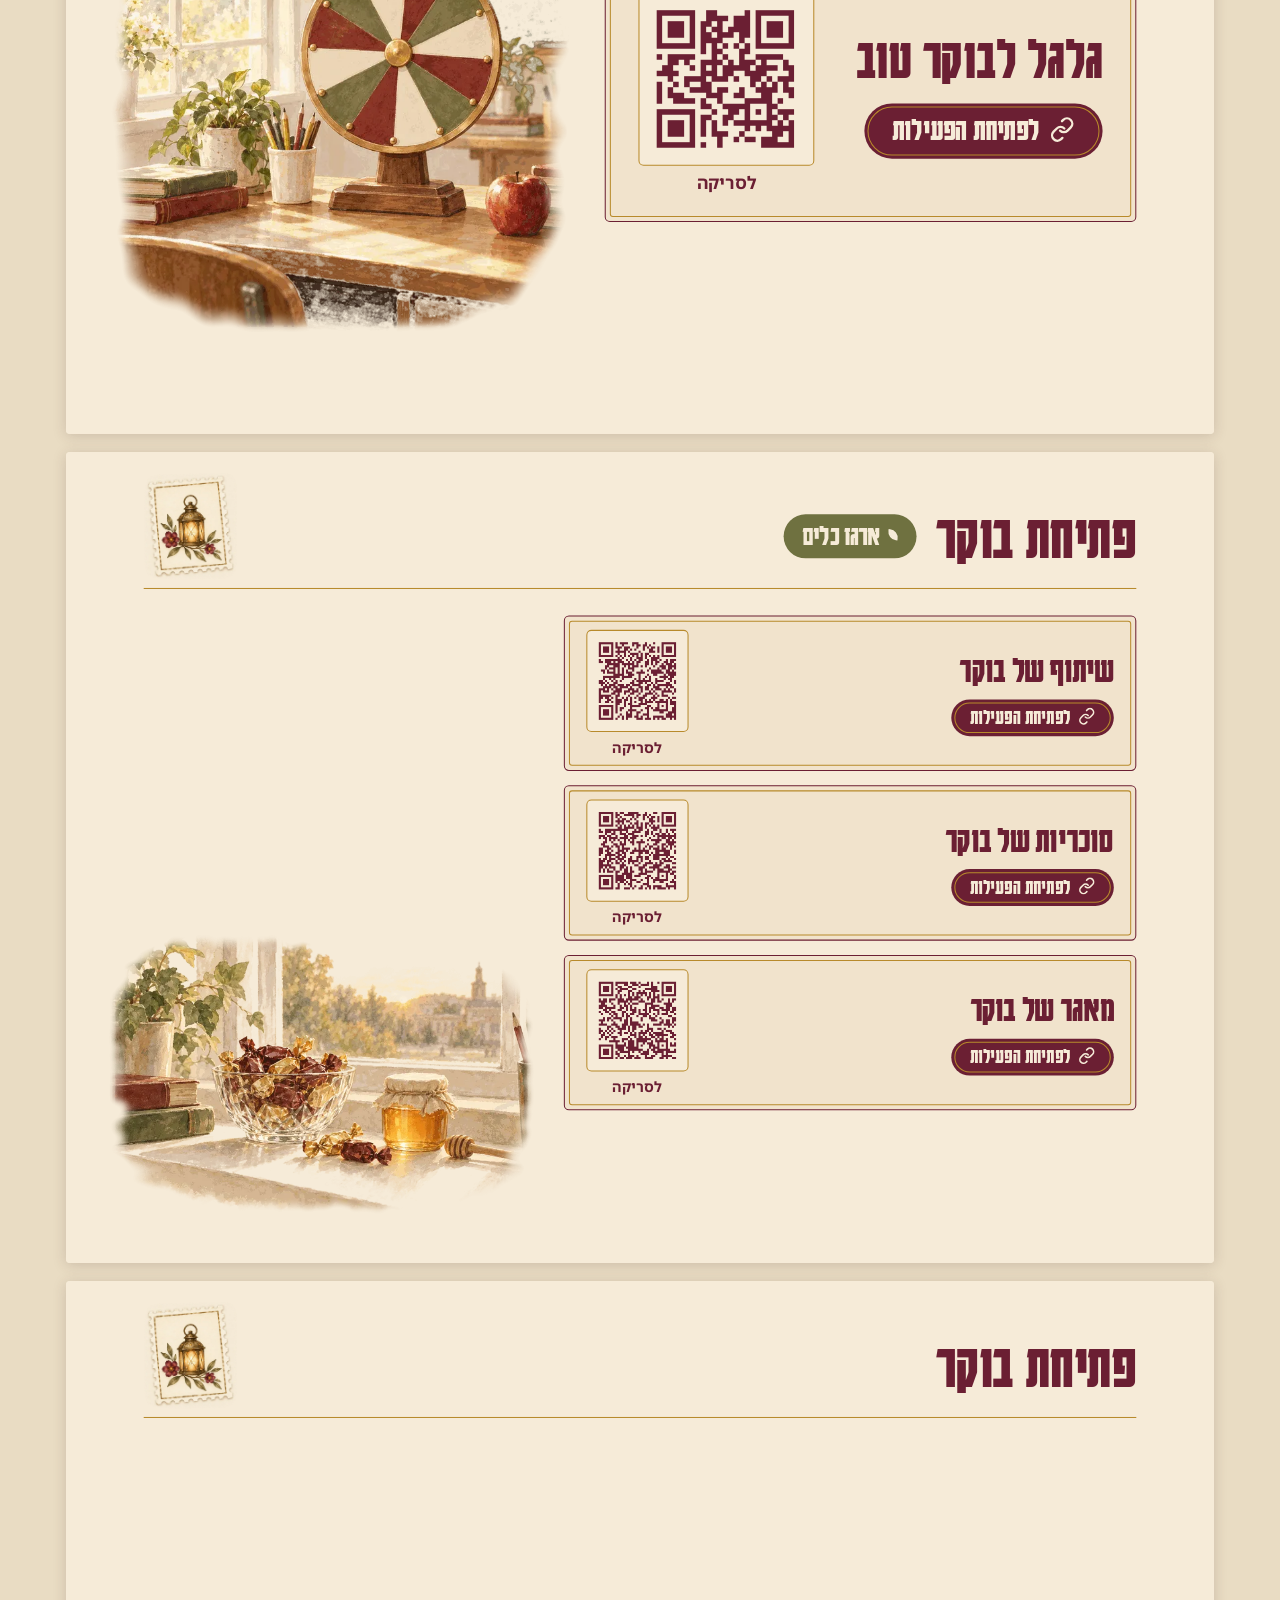
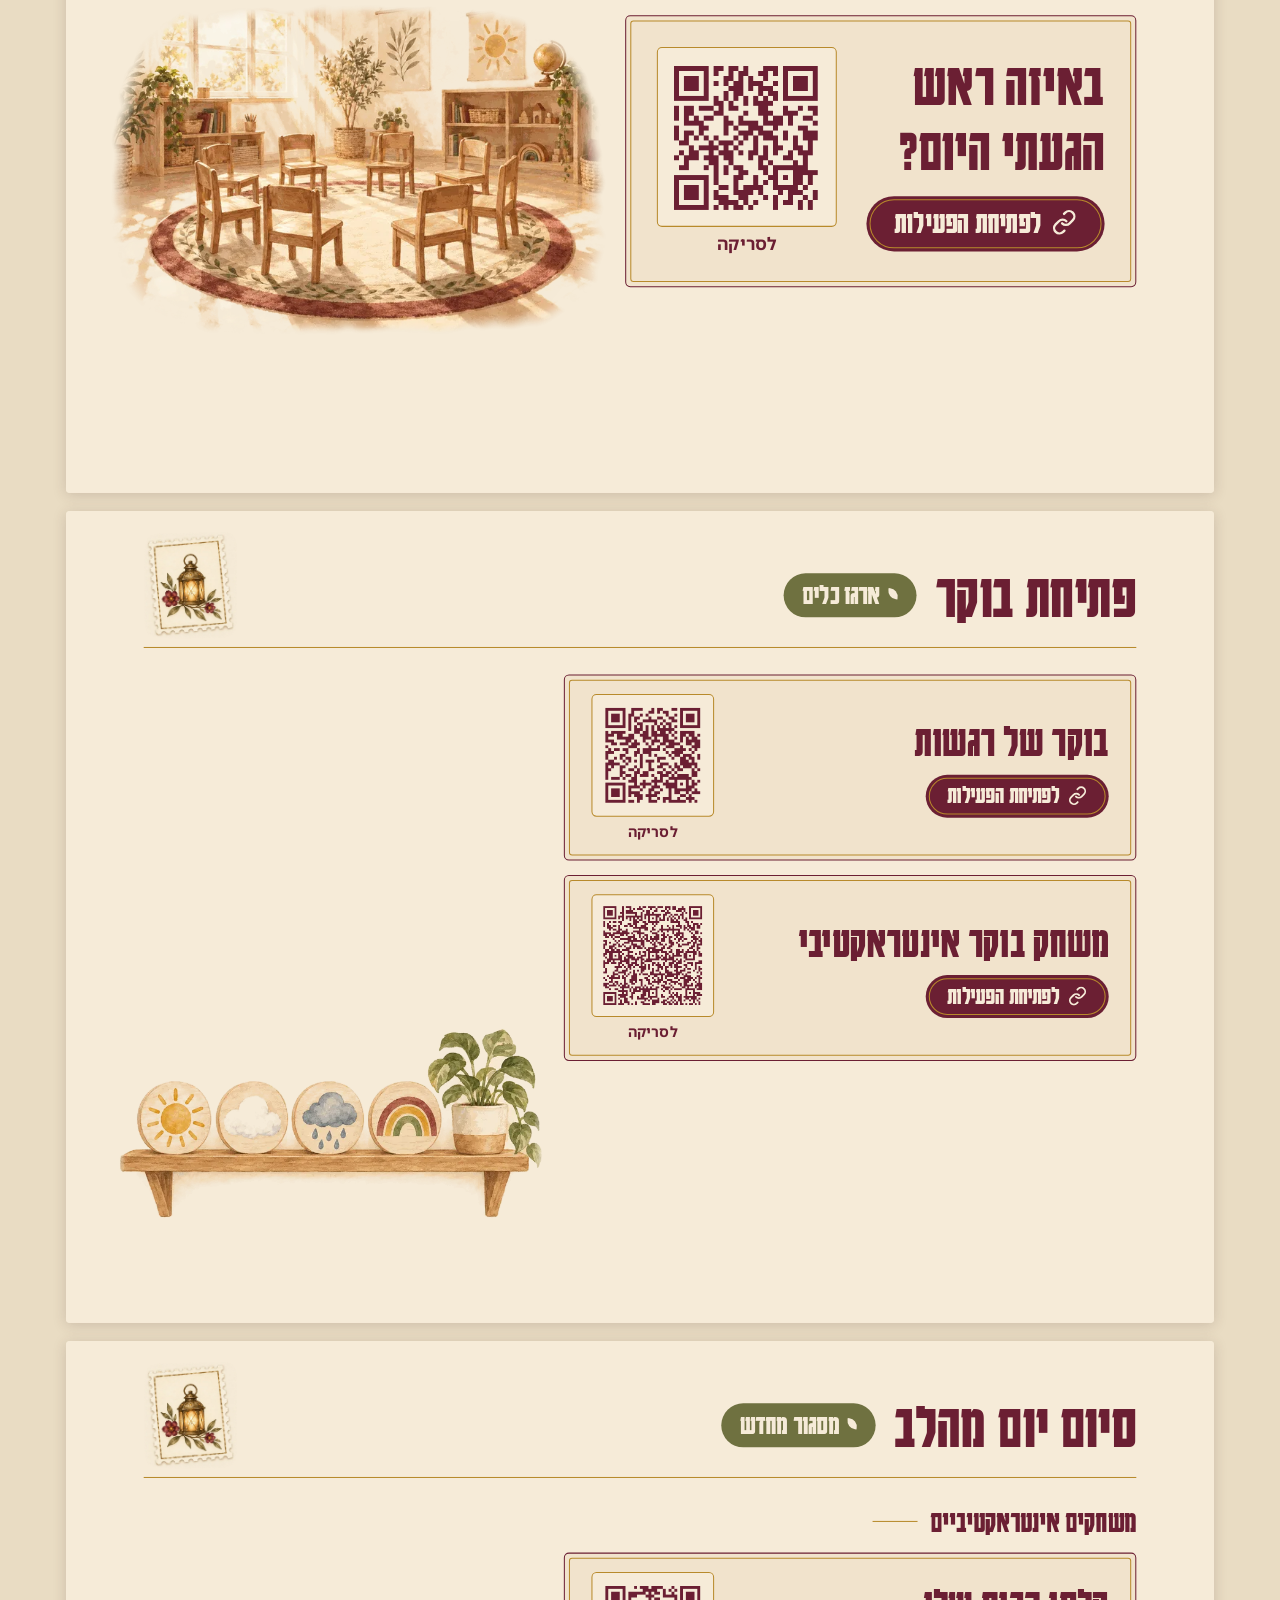
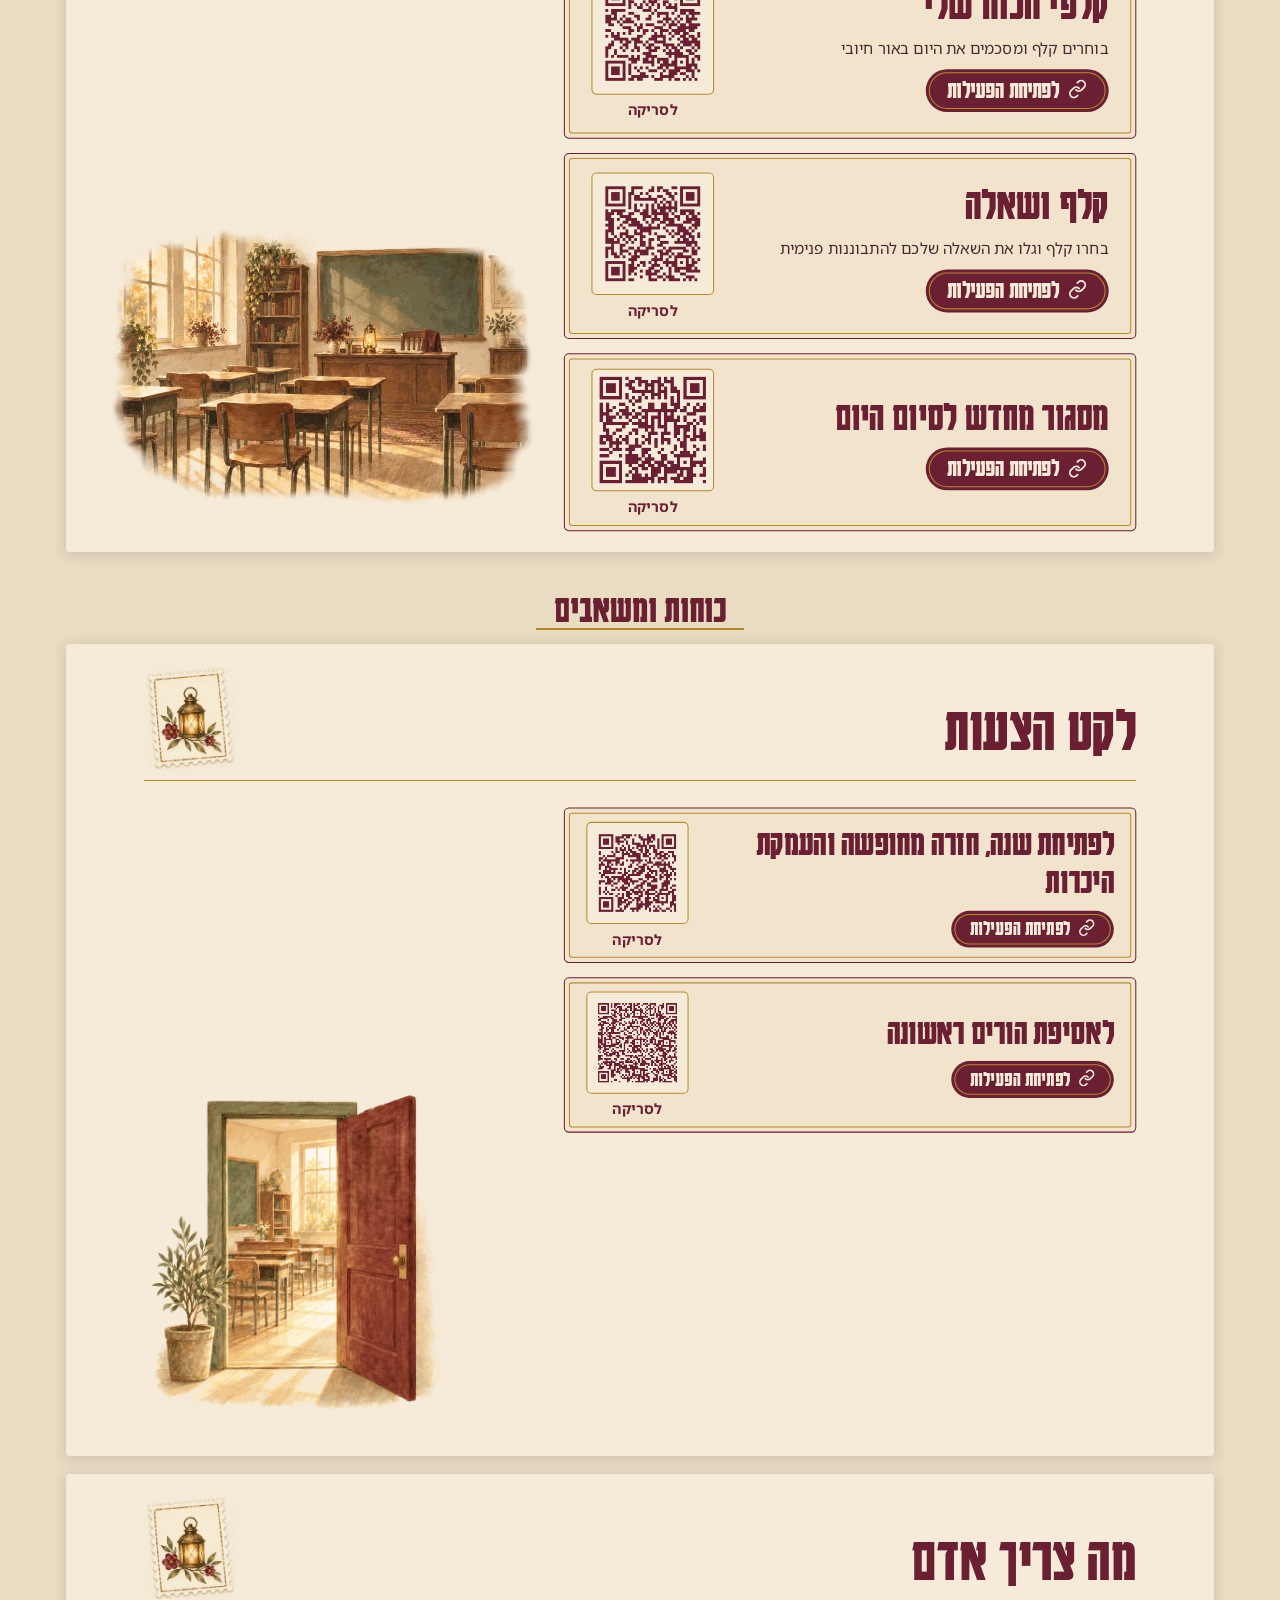
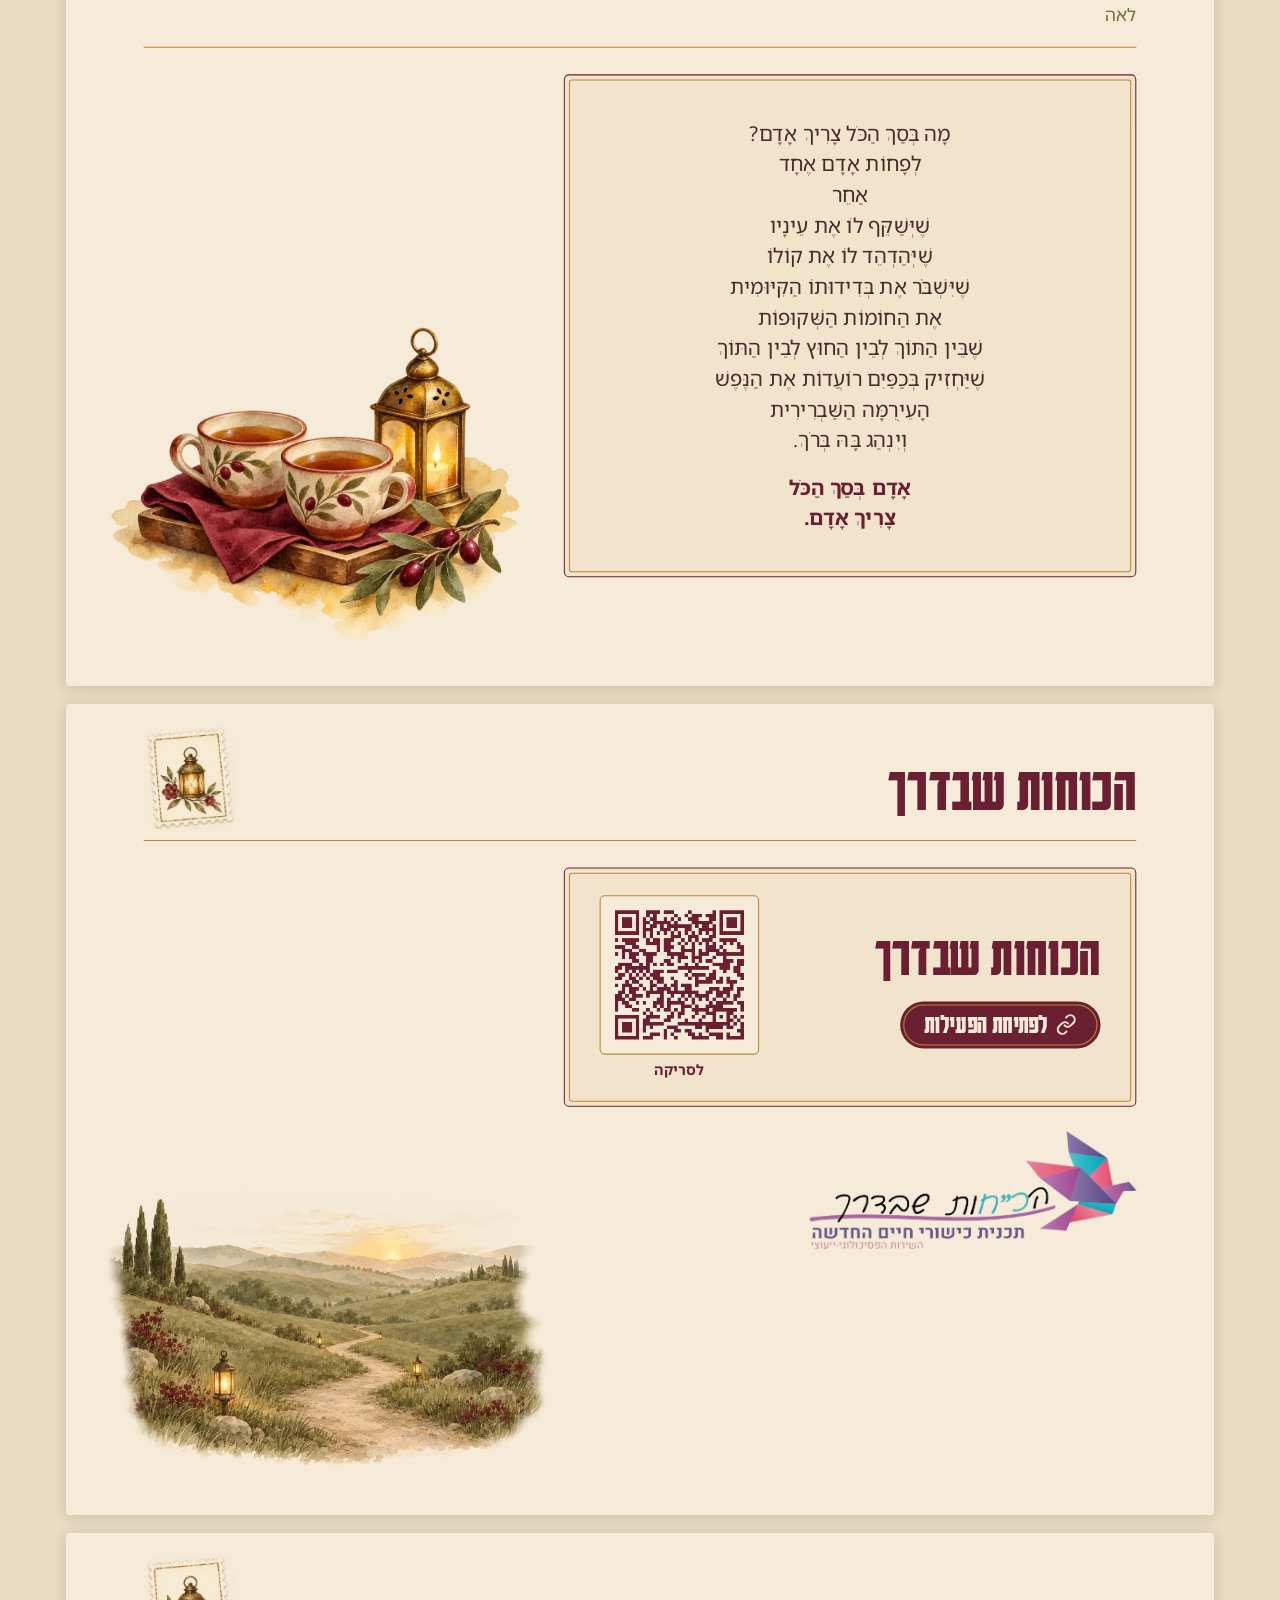
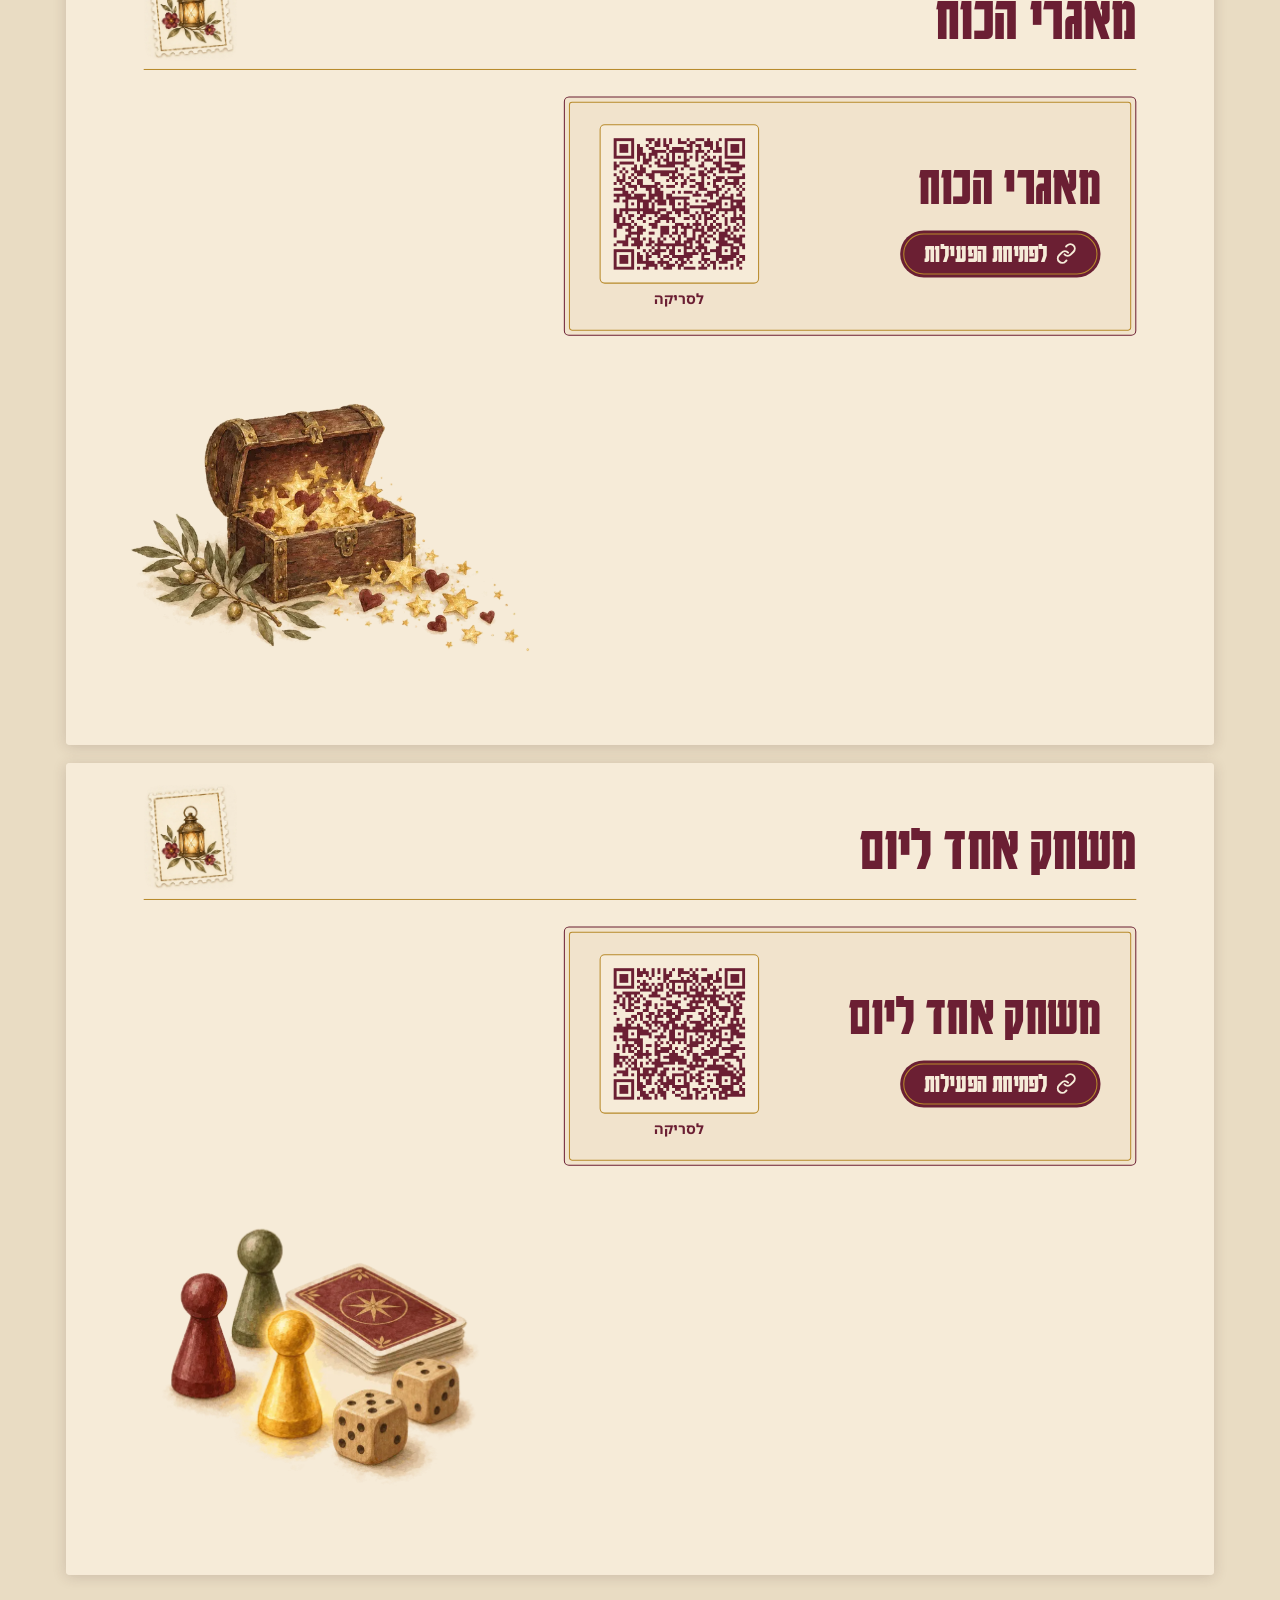
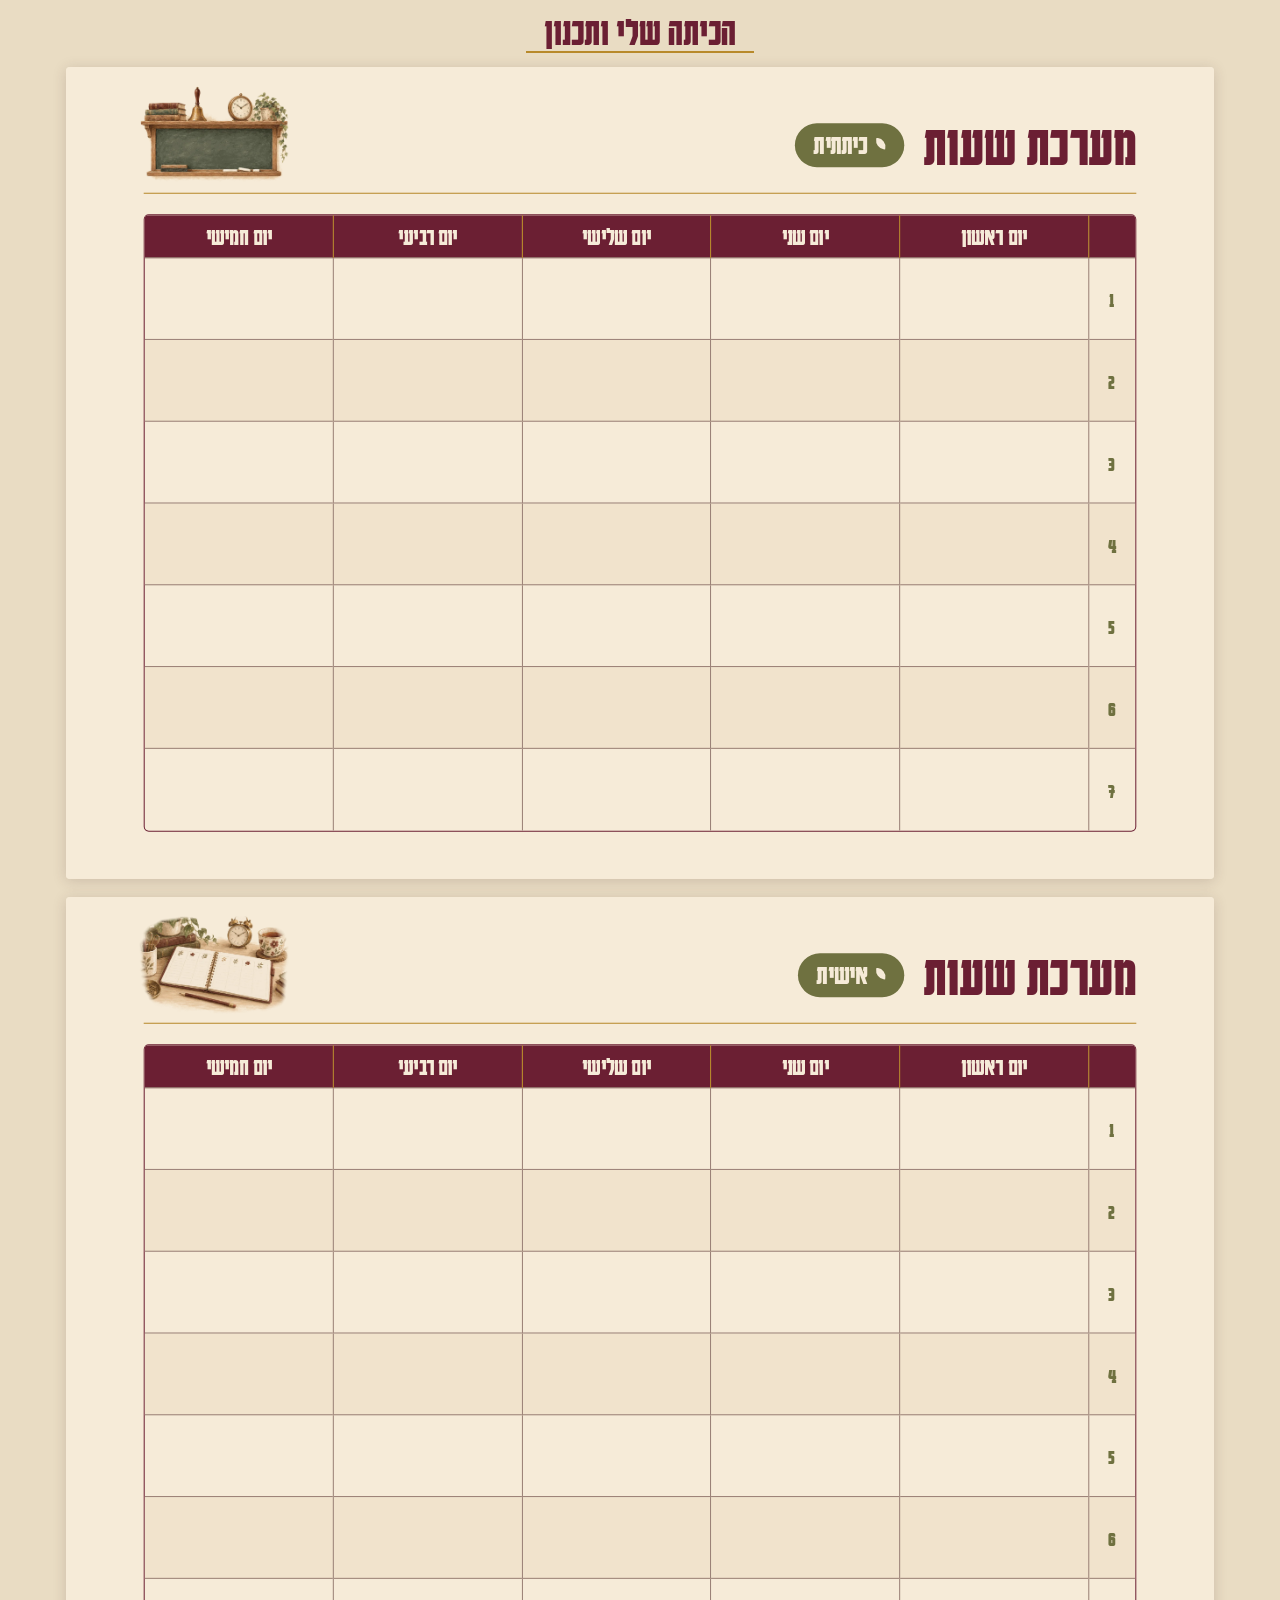
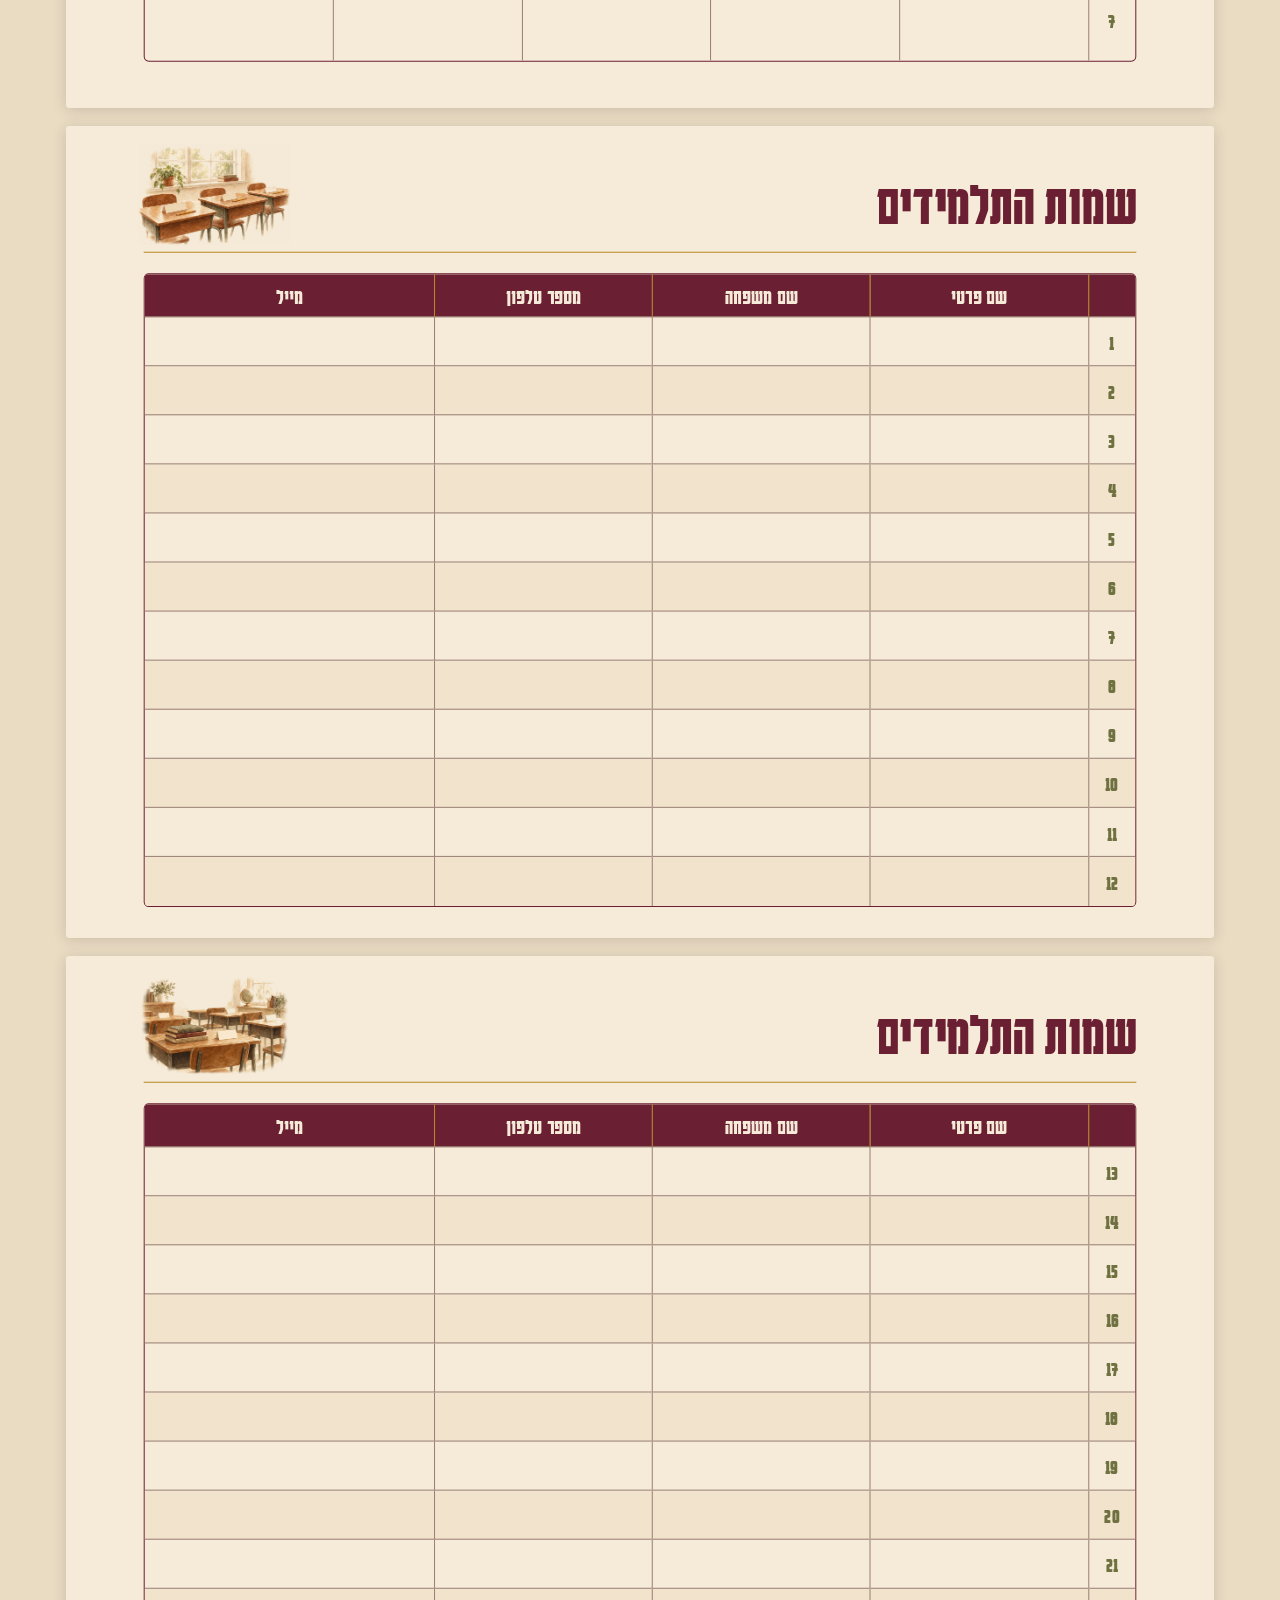
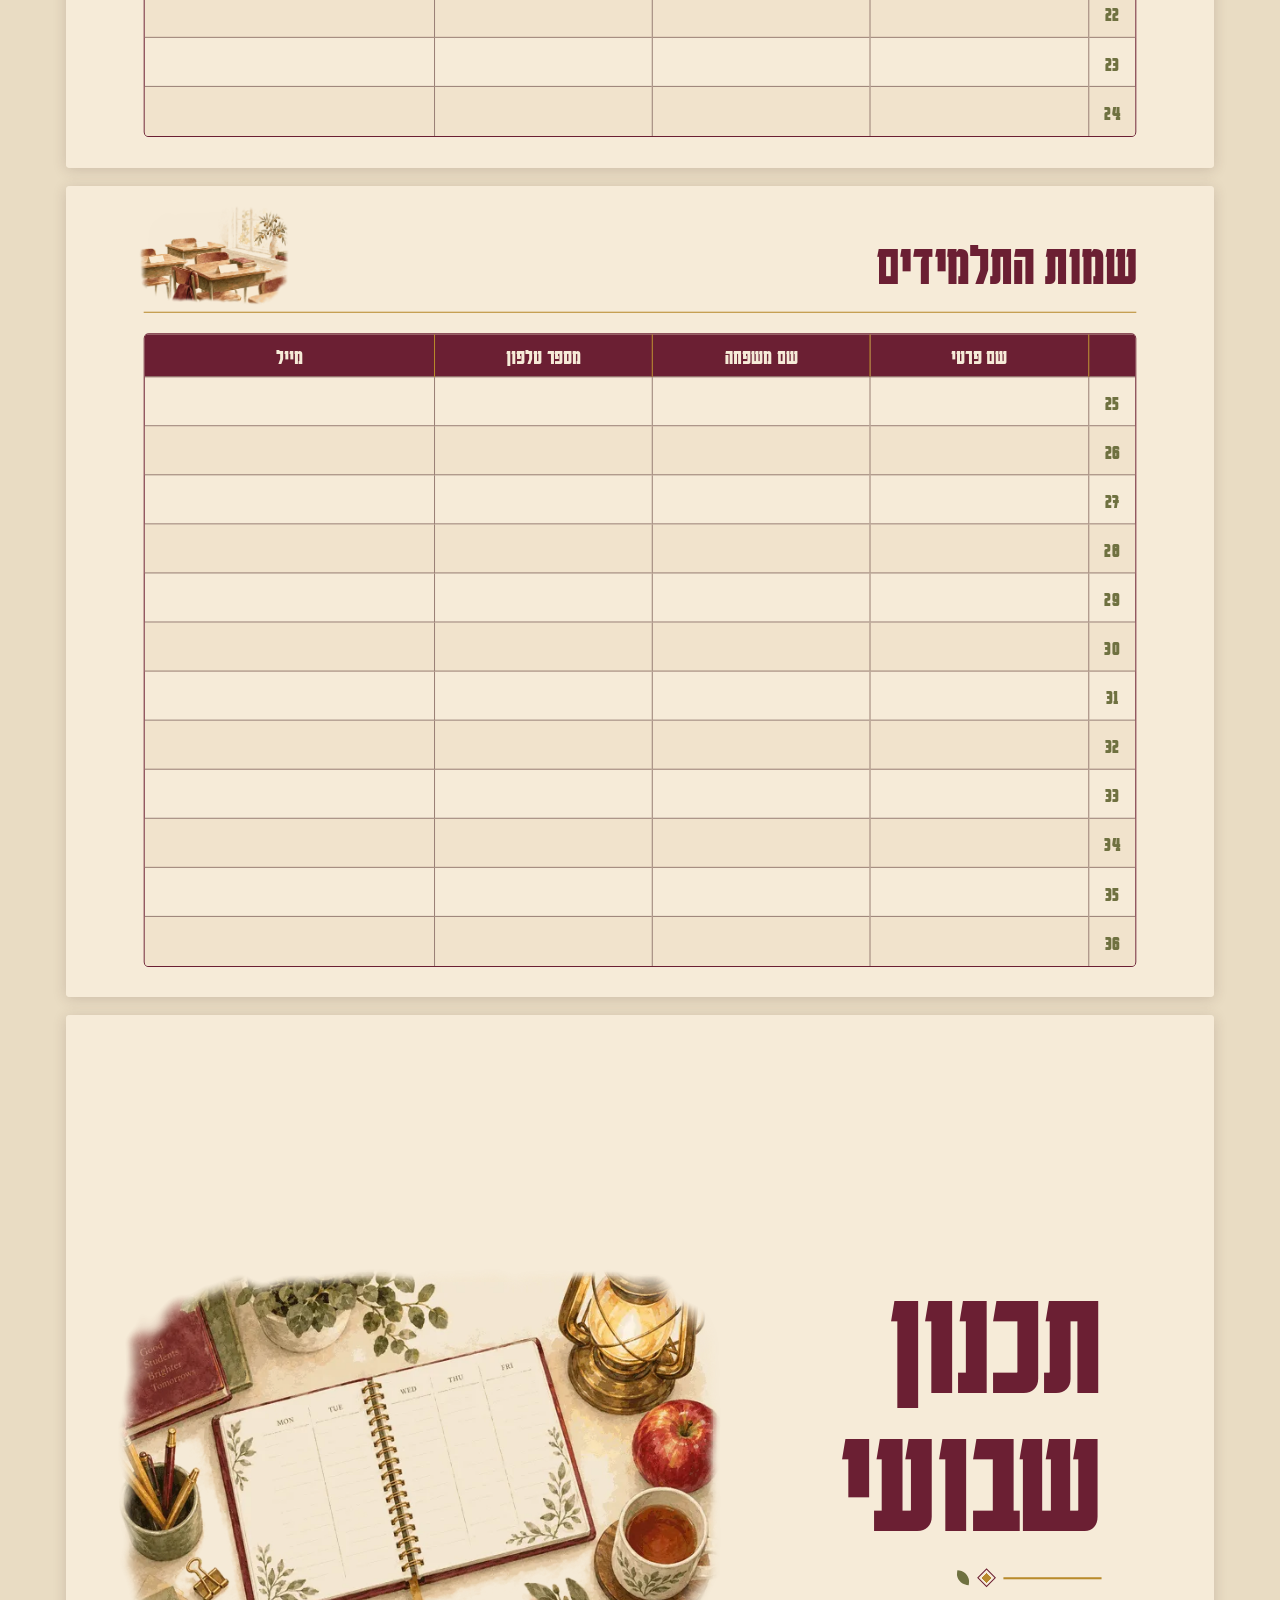
==== commit b0120410: "Add project credit for Chani Bloy and a table-of-contents entry in the chapters menu Co-Authored-By:" ====
--- a/meirim-et-hakochot-site/index.html
+++ b/meirim-et-hakochot-site/index.html
@@ -4,11 +4,11 @@
 <meta charset="utf-8">
 <meta name="viewport" content="width=device-width, initial-scale=1">
 <title>מאירים את הכוחות: פנקס למורה</title>
-<meta name="description" content="פנקס למורה מאת חני בלוי: פתיחות בוקר, שיחות אישיות, כלים, שירים ודפי תיעוד לאורך השנה.">
+<meta name="description" content="פנקס למורה מאת חני בלוי, יועצת ומדריכה: פתיחות בוקר, שיחות אישיות, כלים, שירים ודפי תיעוד לאורך השנה.">
 <meta property="og:type" content="website">
 <meta property="og:locale" content="he_IL">
 <meta property="og:title" content="מאירים את הכוחות: פנקס למורה">
-<meta property="og:description" content="פנקס למורה מאת חני בלוי: פתיחות בוקר, שיחות אישיות, כלים, שירים ודפי תיעוד לאורך השנה.">
+<meta property="og:description" content="פנקס למורה מאת חני בלוי, יועצת ומדריכה: פתיחות בוקר, שיחות אישיות, כלים, שירים ודפי תיעוד לאורך השנה.">
 <meta property="og:image" content="https://meirim-et-hakochot.vercel.app/og.jpg">
 <meta property="og:image:width" content="1200">
 <meta property="og:image:height" content="630">
@@ -35,6 +35,8 @@
 nav.toc a{display:block;padding:10px 20px;font-size:17px;font-weight:700;text-decoration:none;color:#6b1f33}
 nav.toc a:hover{background:#f1e3cc}
 main{max-width:1180px;margin:0 auto;padding:20px 16px 48px}
+.credit{margin:4px auto 14px;width:fit-content;max-width:100%;padding:8px 22px 9px;border:1px solid #6b1f33;border-radius:999px;background:#f1e3cc;font-size:17px;line-height:1.3;color:#4a2a2c;text-align:center;box-shadow:inset 0 0 0 3px #f1e3cc,inset 0 0 0 4px #b88a2b}
+.credit strong{font-family:'Karantina','Noto Sans Hebrew',sans-serif;font-size:25px;line-height:1;color:#6b1f33;letter-spacing:.3px}
 .hint{margin:0 0 12px;font-size:15px;color:#595b30;text-align:center}
 .ch{margin:36px 0 14px;text-align:center;font-family:'Karantina','Noto Sans Hebrew',sans-serif;font-weight:700;font-size:40px;color:#6b1f33}
 .ch span{display:inline-block;padding:0 18px;border-bottom:2px solid #b88a2b}
@@ -43,7 +45,7 @@
 .scaler{position:absolute;top:0;right:0;width:1123px;height:794px;transform-origin:top right}
 footer{text-align:center;padding:24px 16px 40px;font-size:14px;color:#595b30}
 @page{size:1123px 794px;margin:0}
-@media print{html,body{background:#fff}.bar,nav.toc,.hint,.ch,footer{display:none!important}main{max-width:none;margin:0;padding:0}.sheet{margin:0;break-after:page;break-inside:avoid}.sheet:last-of-type{break-after:auto}.frame{width:1123px;height:794px;aspect-ratio:auto;border-radius:0;box-shadow:none}.scaler{transform:none!important}*{-webkit-print-color-adjust:exact;print-color-adjust:exact}}
+@media print{html,body{background:#fff}.bar,nav.toc,.hint,.credit,.ch,footer{display:none!important}main{max-width:none;margin:0;padding:0}.sheet{margin:0;break-after:page;break-inside:avoid}.sheet:last-of-type{break-after:auto}.frame{width:1123px;height:794px;aspect-ratio:auto;border-radius:0;box-shadow:none}.scaler{transform:none!important}*{-webkit-print-color-adjust:exact;print-color-adjust:exact}}
 @media (max-width:600px){.bar h1{font-size:24px} .btn{padding:0 12px;font-size:14px} .ch{font-size:32px}}
 </style>
 </head>
@@ -55,8 +57,9 @@
 <a class="btn" href="meirim-et-hakochot.pdf" download>הורדה להדפסה</a>
 </div>
 </header>
-<nav class="toc" id="toc" aria-label="פרקי הפנקס"><ul><li><a href="#ch0">פתיחה</a></li><li><a href="#ch1">פתיחת בוקר וסיום יום</a></li><li><a href="#ch2">כוחות ומשאבים</a></li><li><a href="#ch3">הכיתה שלי ותכנון</a></li><li><a href="#ch4">שיחות אישיות</a></li><li><a href="#ch5">קשר עם צוות והורים</a></li><li><a href="#ch6">סיכום המסע</a></li></ul></nav>
+<nav class="toc" id="toc" aria-label="פרקי הפנקס"><ul><li><a href="#ch0">פתיחה</a></li><li><a href="#pg2">תוכן העניינים</a></li><li><a href="#ch1">פתיחת בוקר וסיום יום</a></li><li><a href="#ch2">כוחות ומשאבים</a></li><li><a href="#ch3">הכיתה שלי ותכנון</a></li><li><a href="#ch4">שיחות אישיות</a></li><li><a href="#ch5">קשר עם צוות והורים</a></li><li><a href="#ch6">סיכום המסע</a></li></ul></nav>
 <main>
+<p class="credit">פרויקט של <strong>חני בלוי</strong>, יועצת ומדריכה</p>
 <p class="hint">בטלפון אפשר לסובב למצב רוחב או להגדיל באצבעות. כל הקישורים בדפים לחיצים.</p>
 <h2 class="ch" id="ch0"><span>פתיחה</span></h2><section class="sheet" id="pg0" aria-label="שער"><div class="frame"><div class="scaler"><div dir="rtl" style="direction: rtl; position: relative; width: 1123px; height: 794px; box-sizing: border-box; background: #f6ebd8; color: #4a2a2c; font-family: 'Noto Sans Hebrew','Rubik',sans-serif; overflow: hidden">
 <img src="img/a8a3c71fea267fa14e63f6dec1b5bc2f.webp" alt="איור בצבעי מים: פנקס פתוח ועט, פנס דולק, ודרור על ענף פורח" style="position: absolute; left: 0; top: 0; width: 1054px; height: 794px">
@@ -1421,7 +1424,7 @@
 <img loading="lazy" decoding="async" src="img/0325bfbca5e617ce3c45b16af20805c5.webp" alt="חני בלוי: ייעוץ, ליווי וצמיחה" style="position: absolute; right: 104px; bottom: 26px; width: 150px; height: 142px">
 </div></div></div></section>
 </main>
-<footer>חני בלוי · ייעוץ, ליווי וצמיחה</footer>
+<footer>פרויקט של חני בלוי, יועצת ומדריכה</footer>
 <script>
 (function(){
   var frames=document.querySelectorAll('.frame');
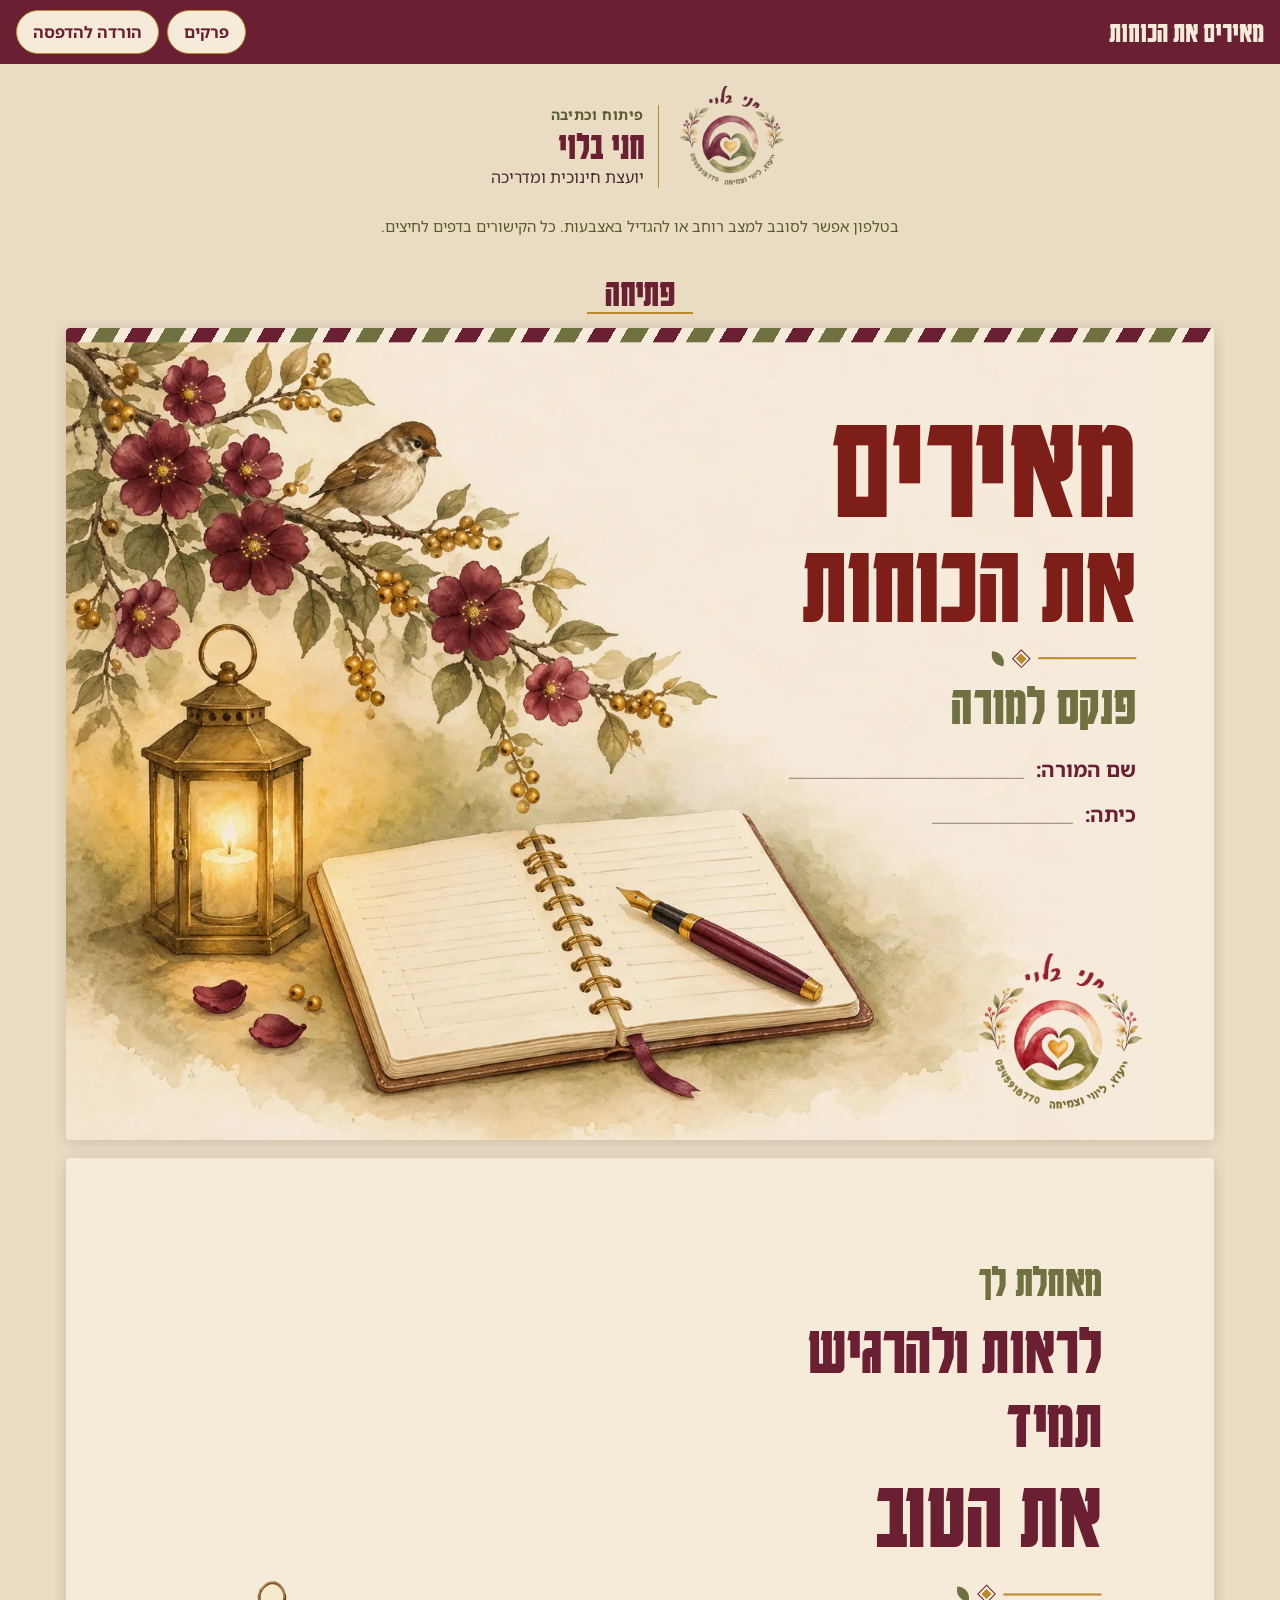
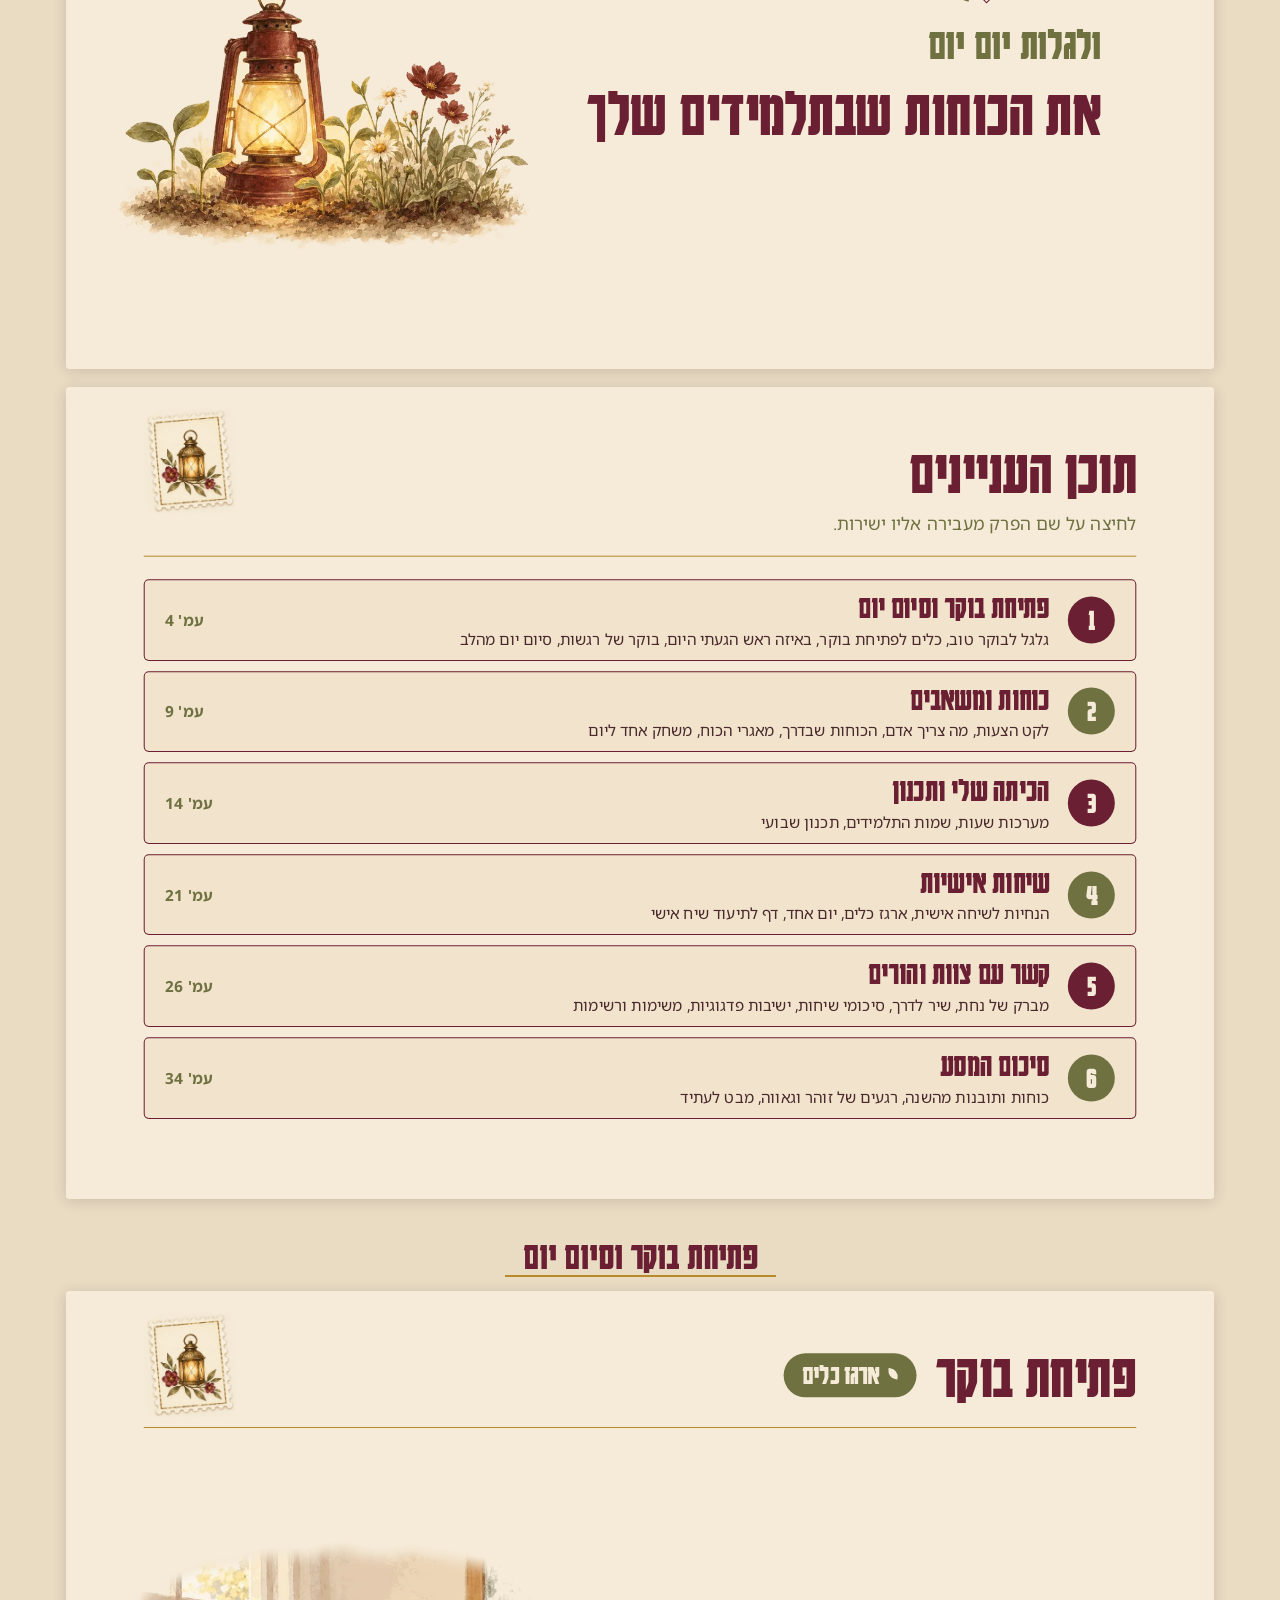
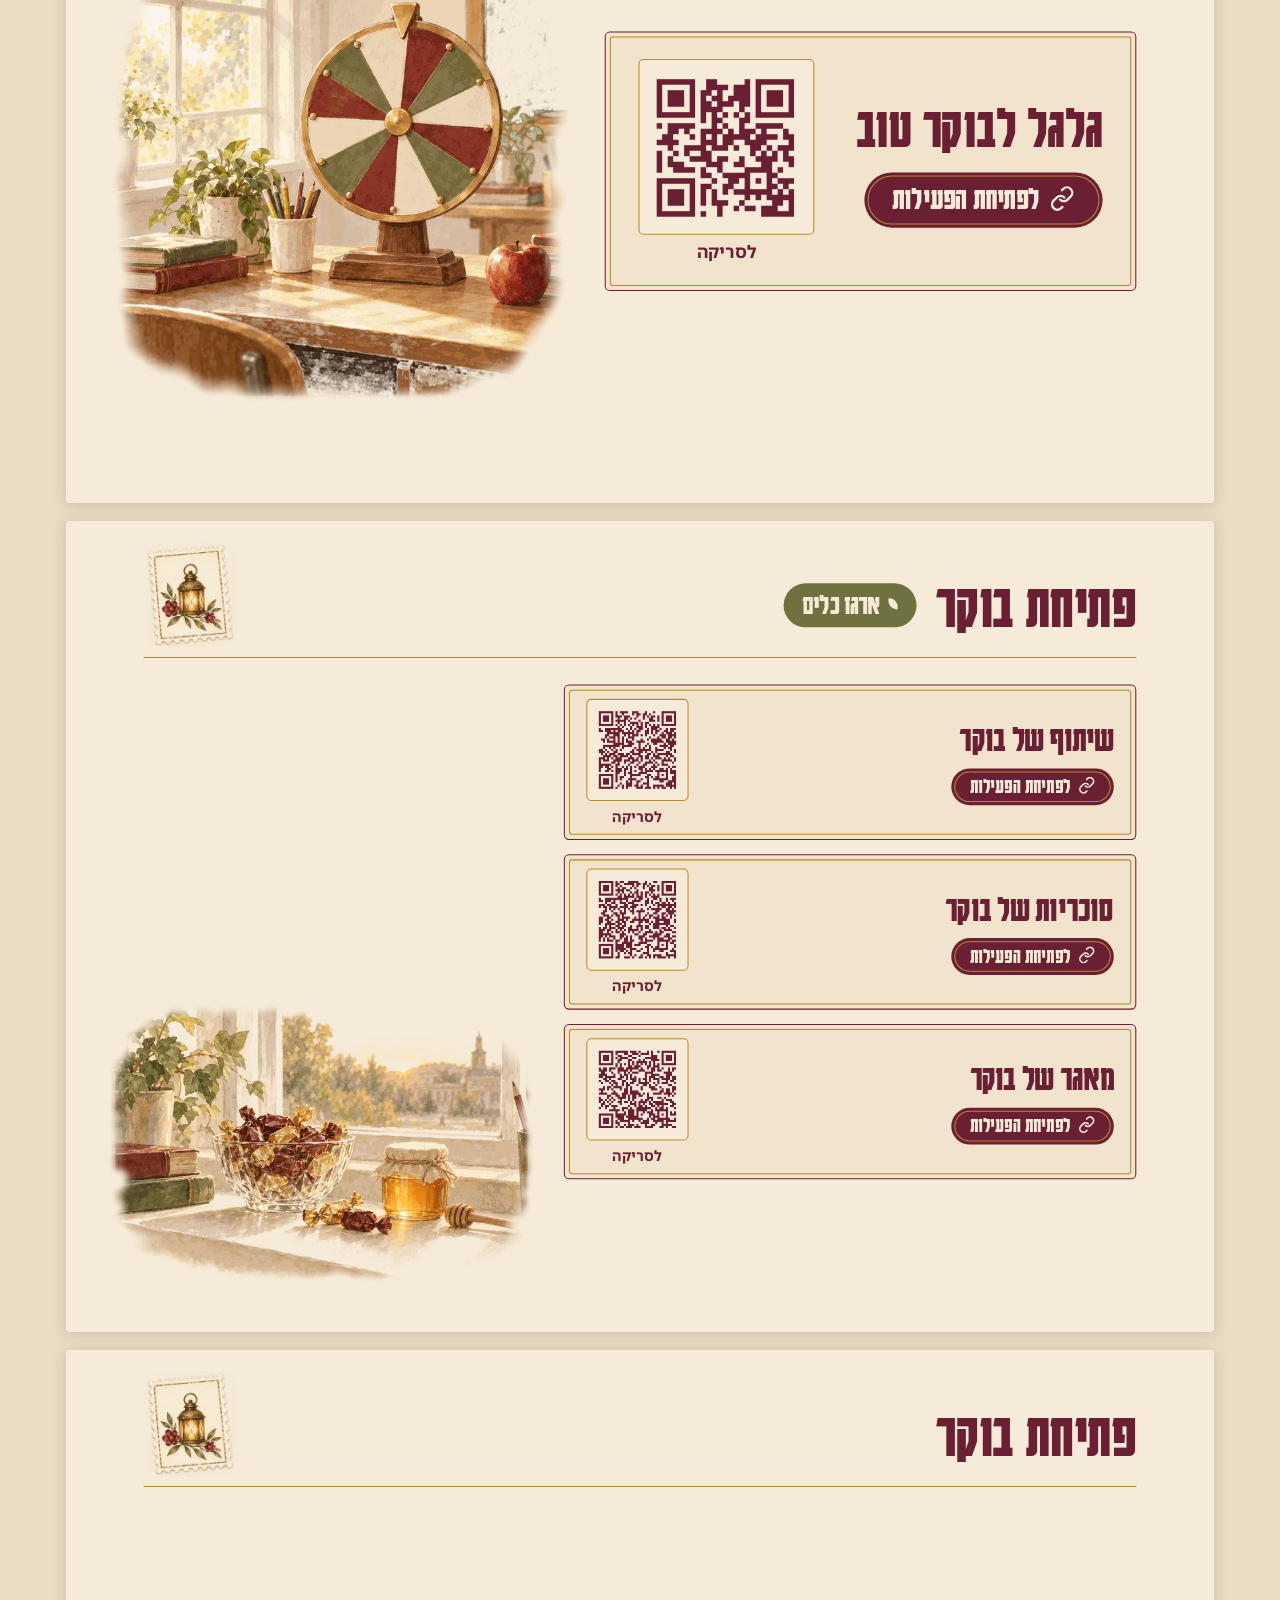
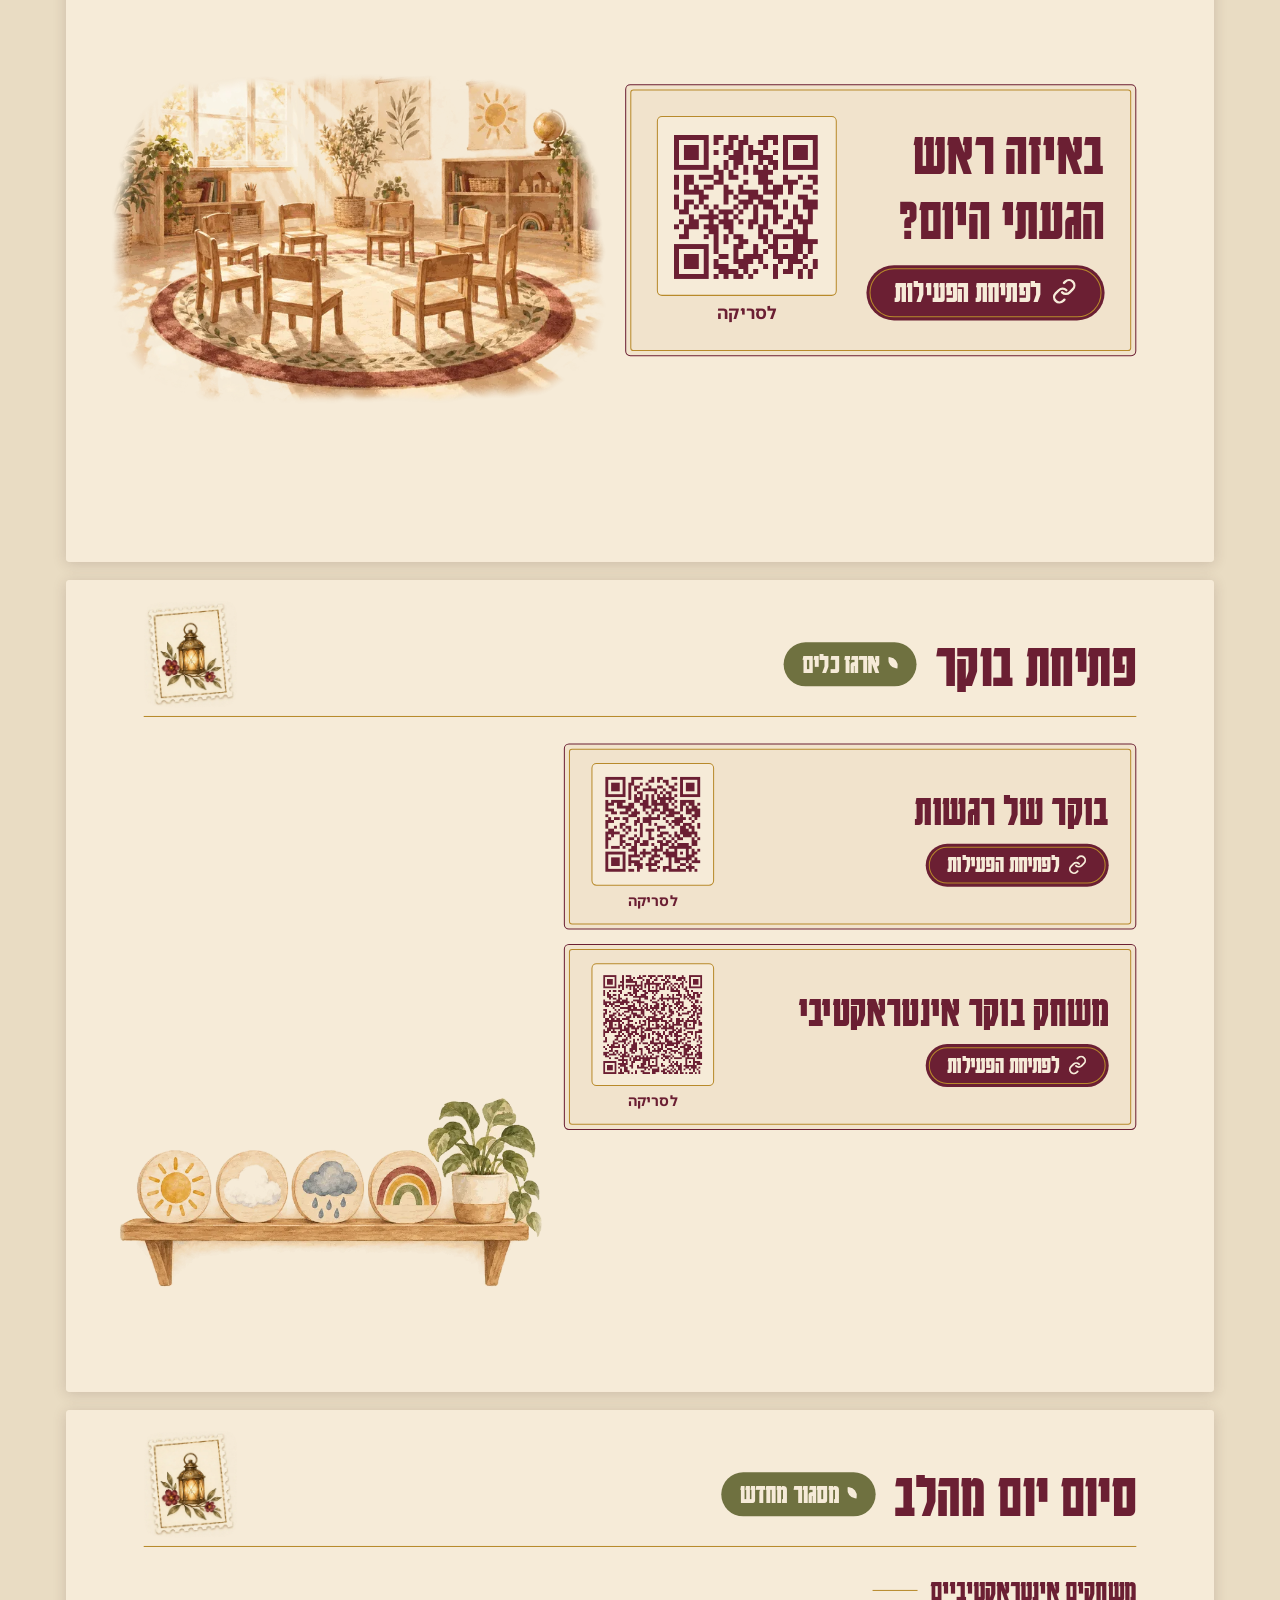
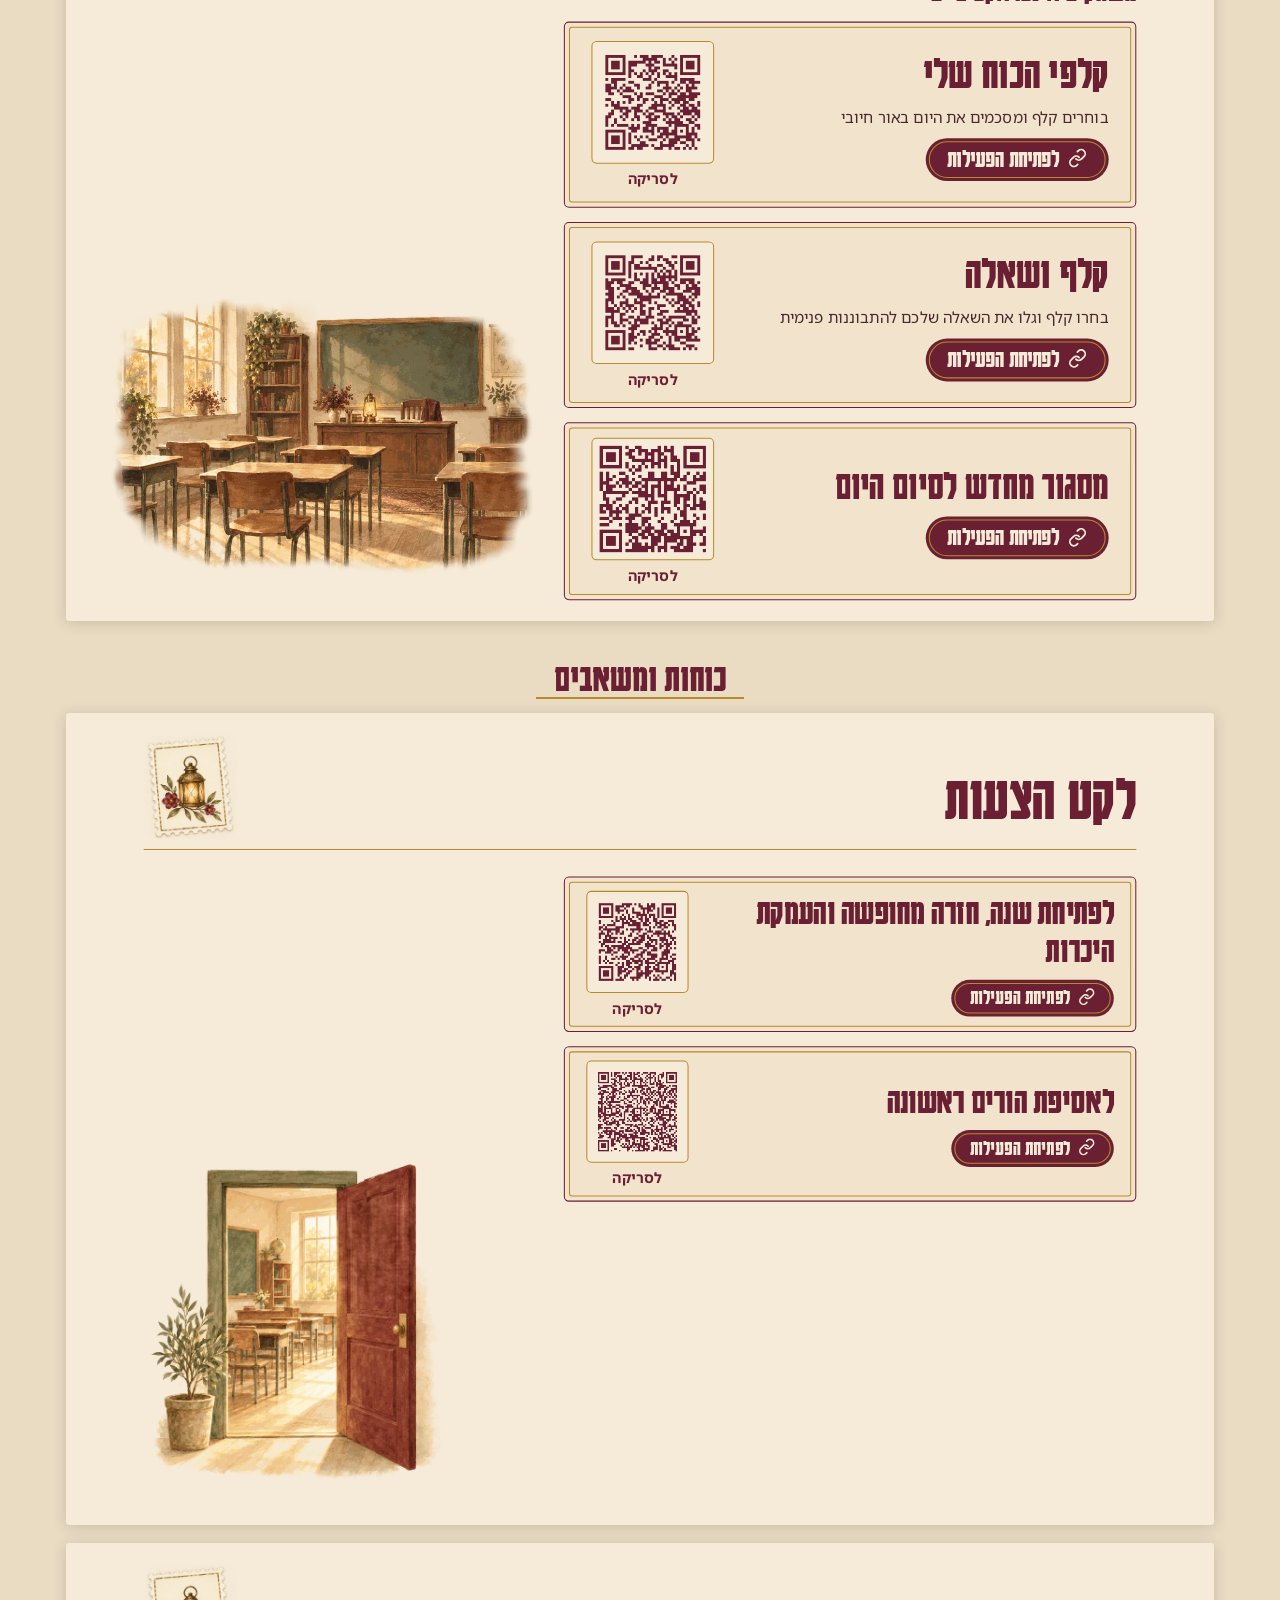
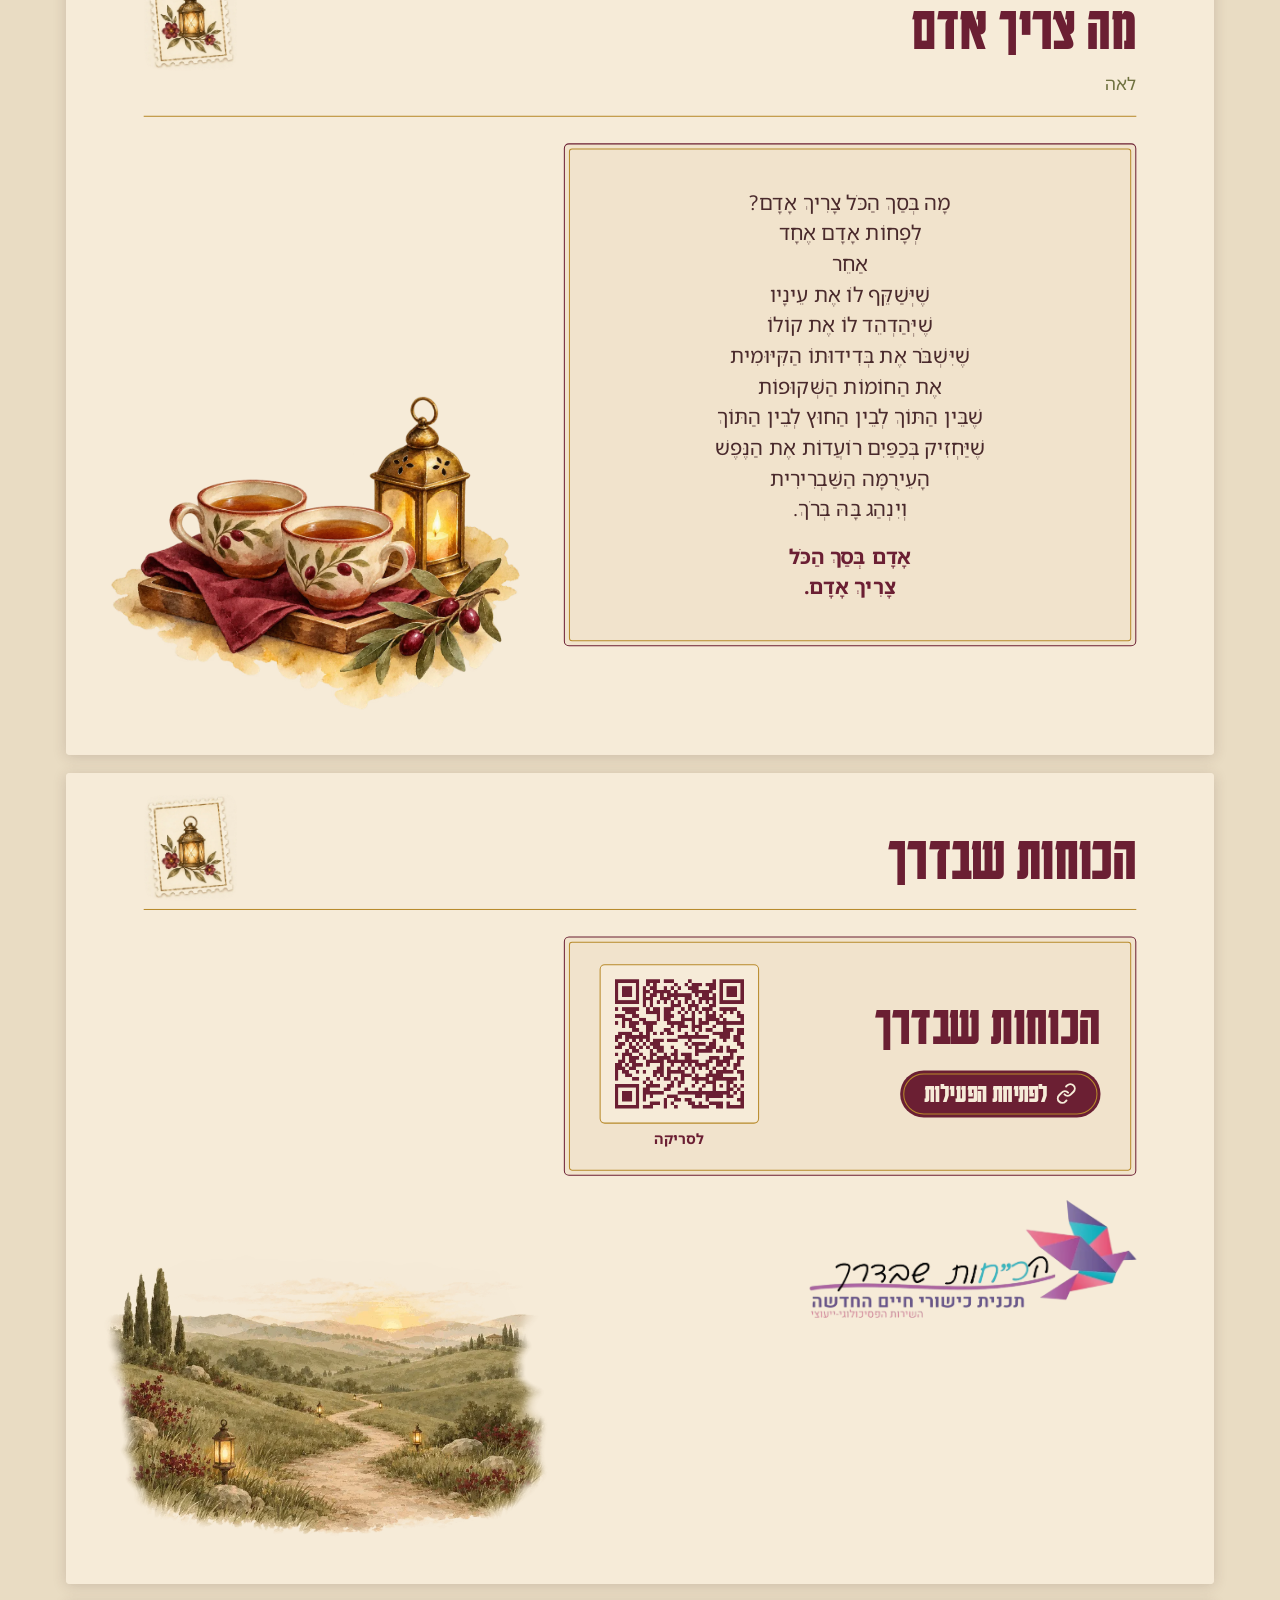
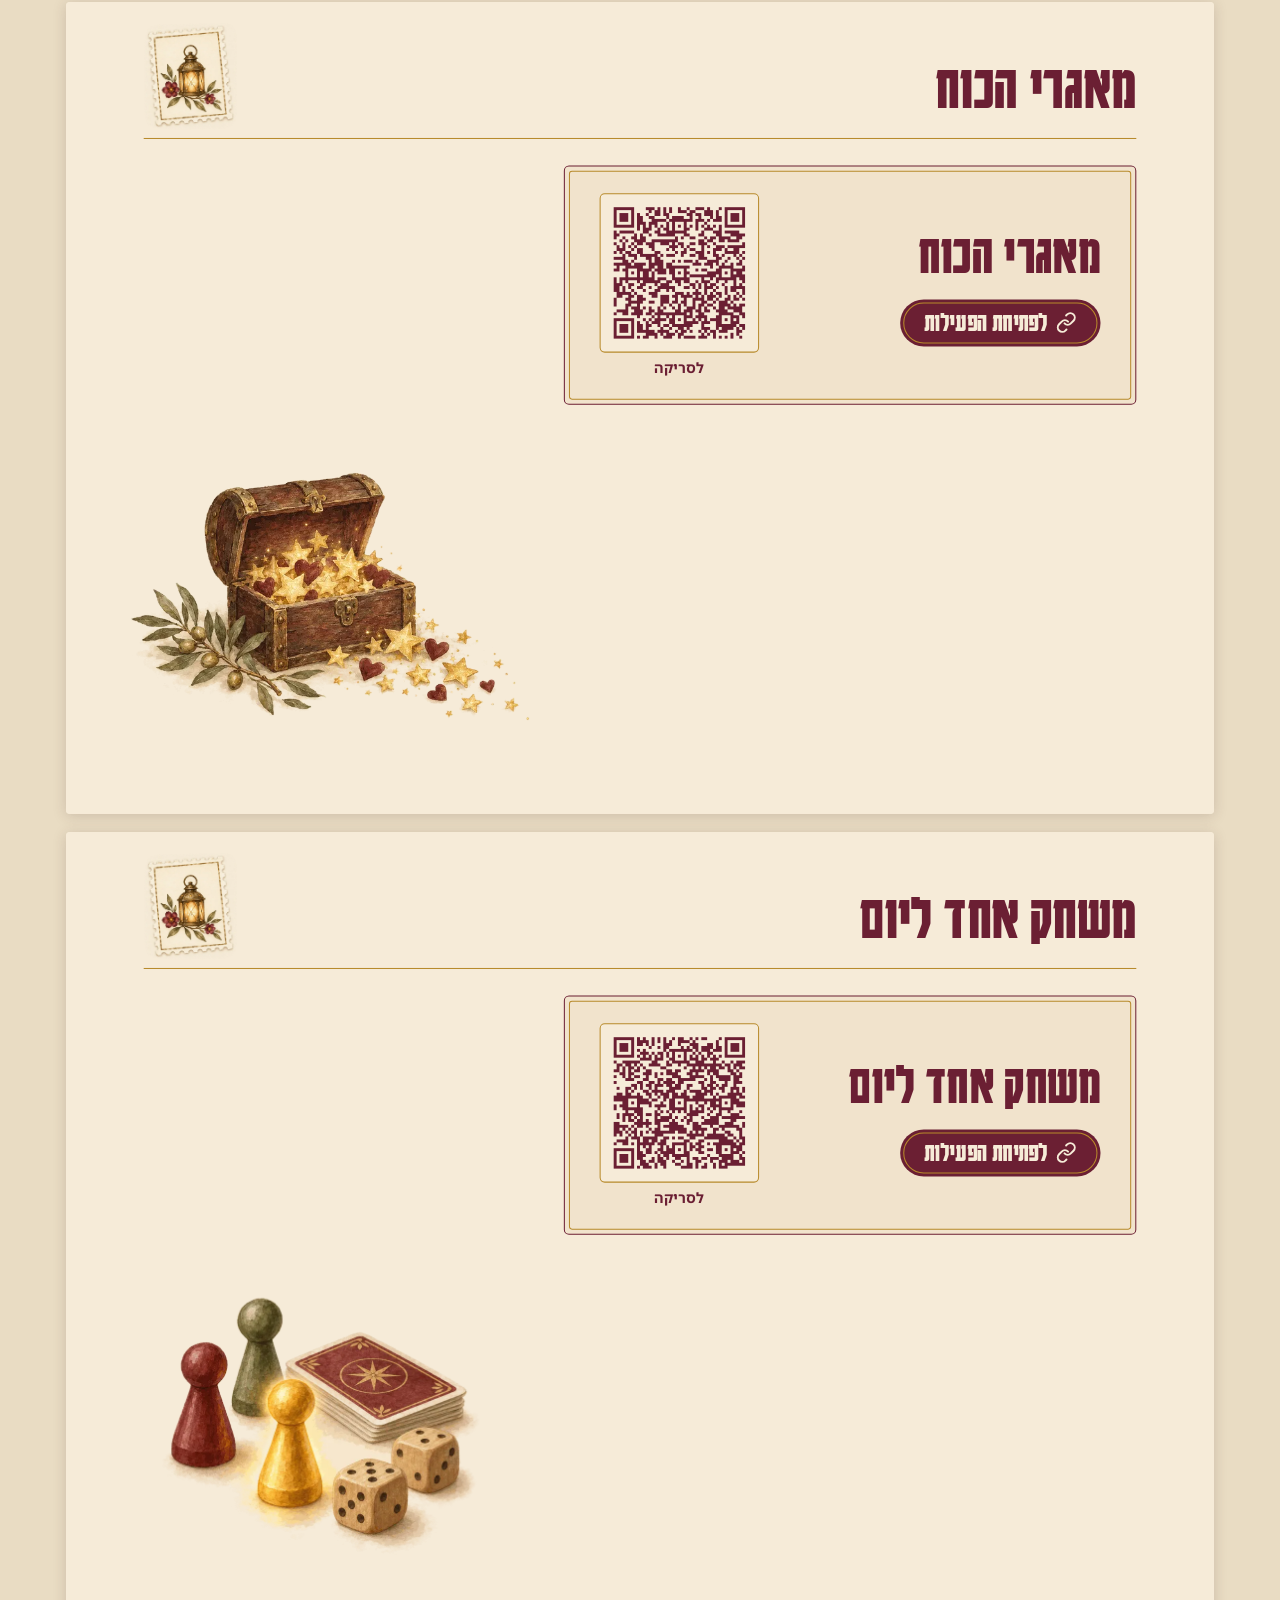
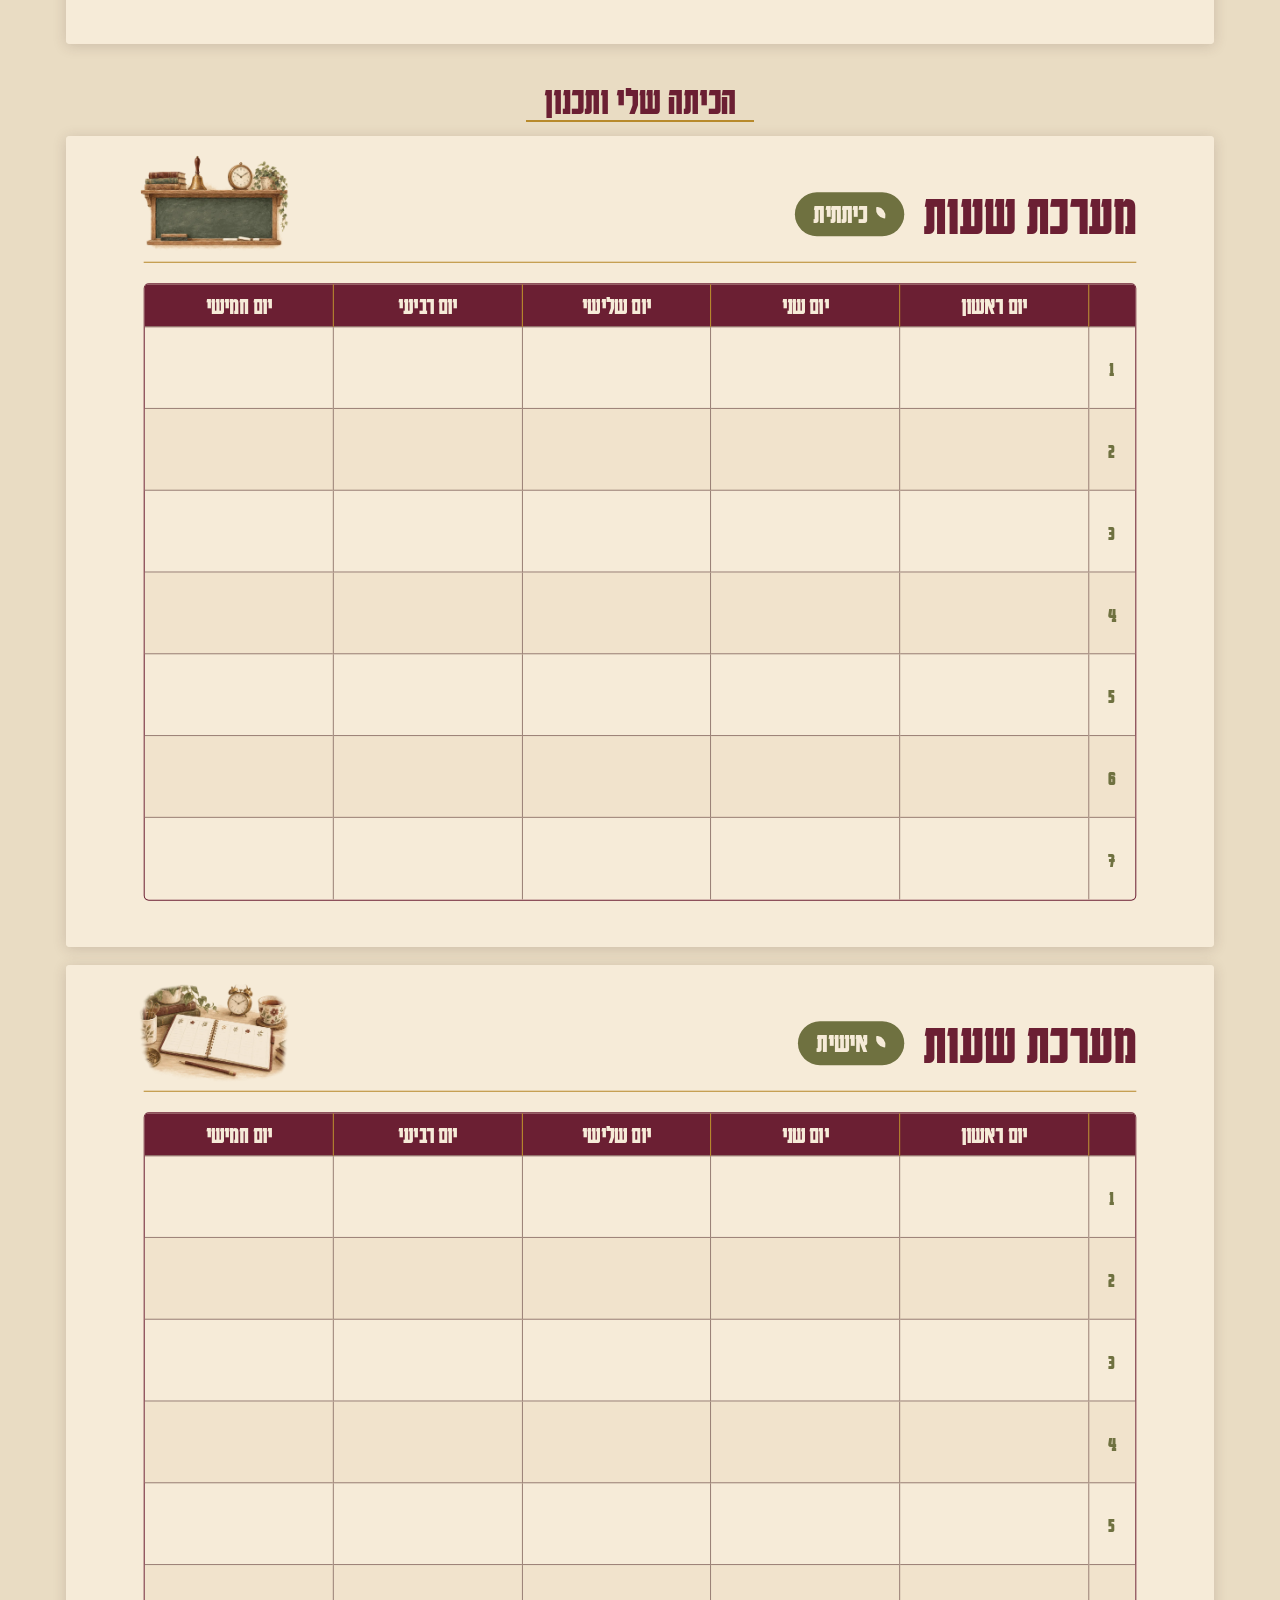
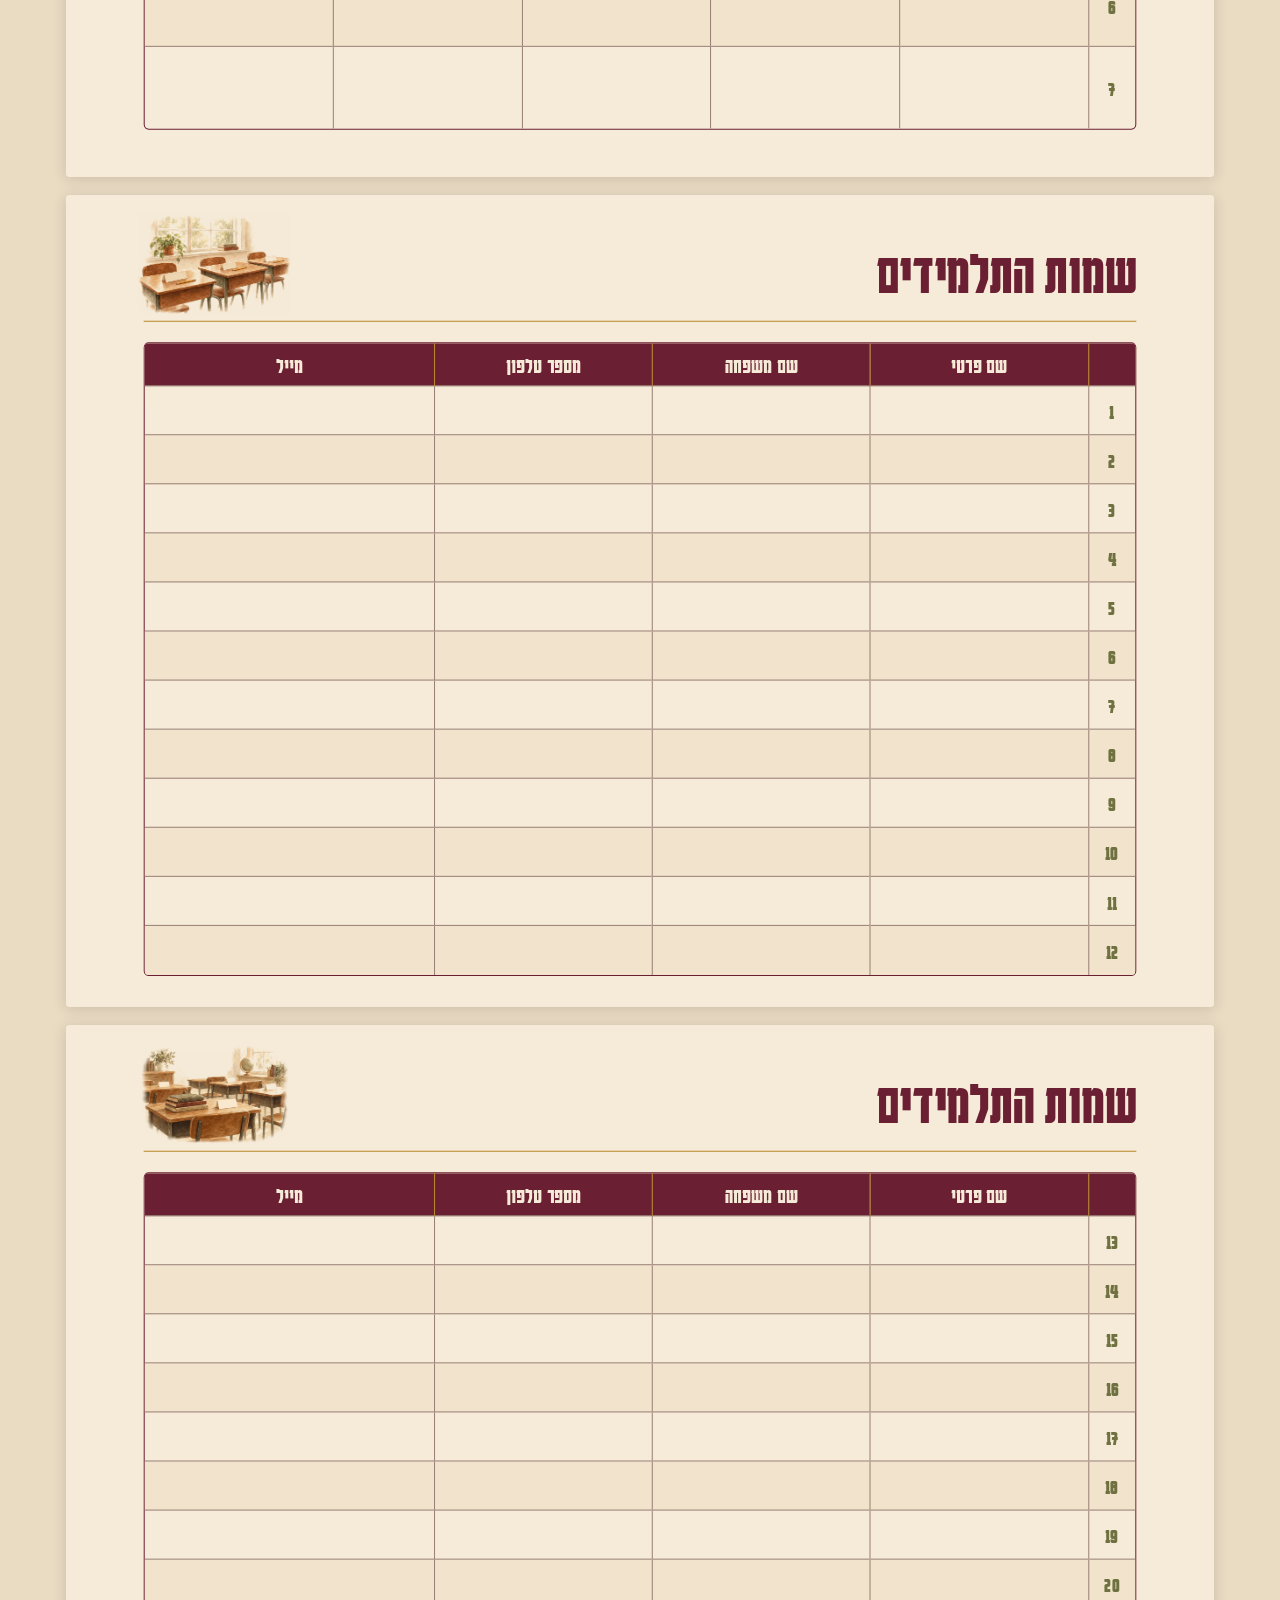
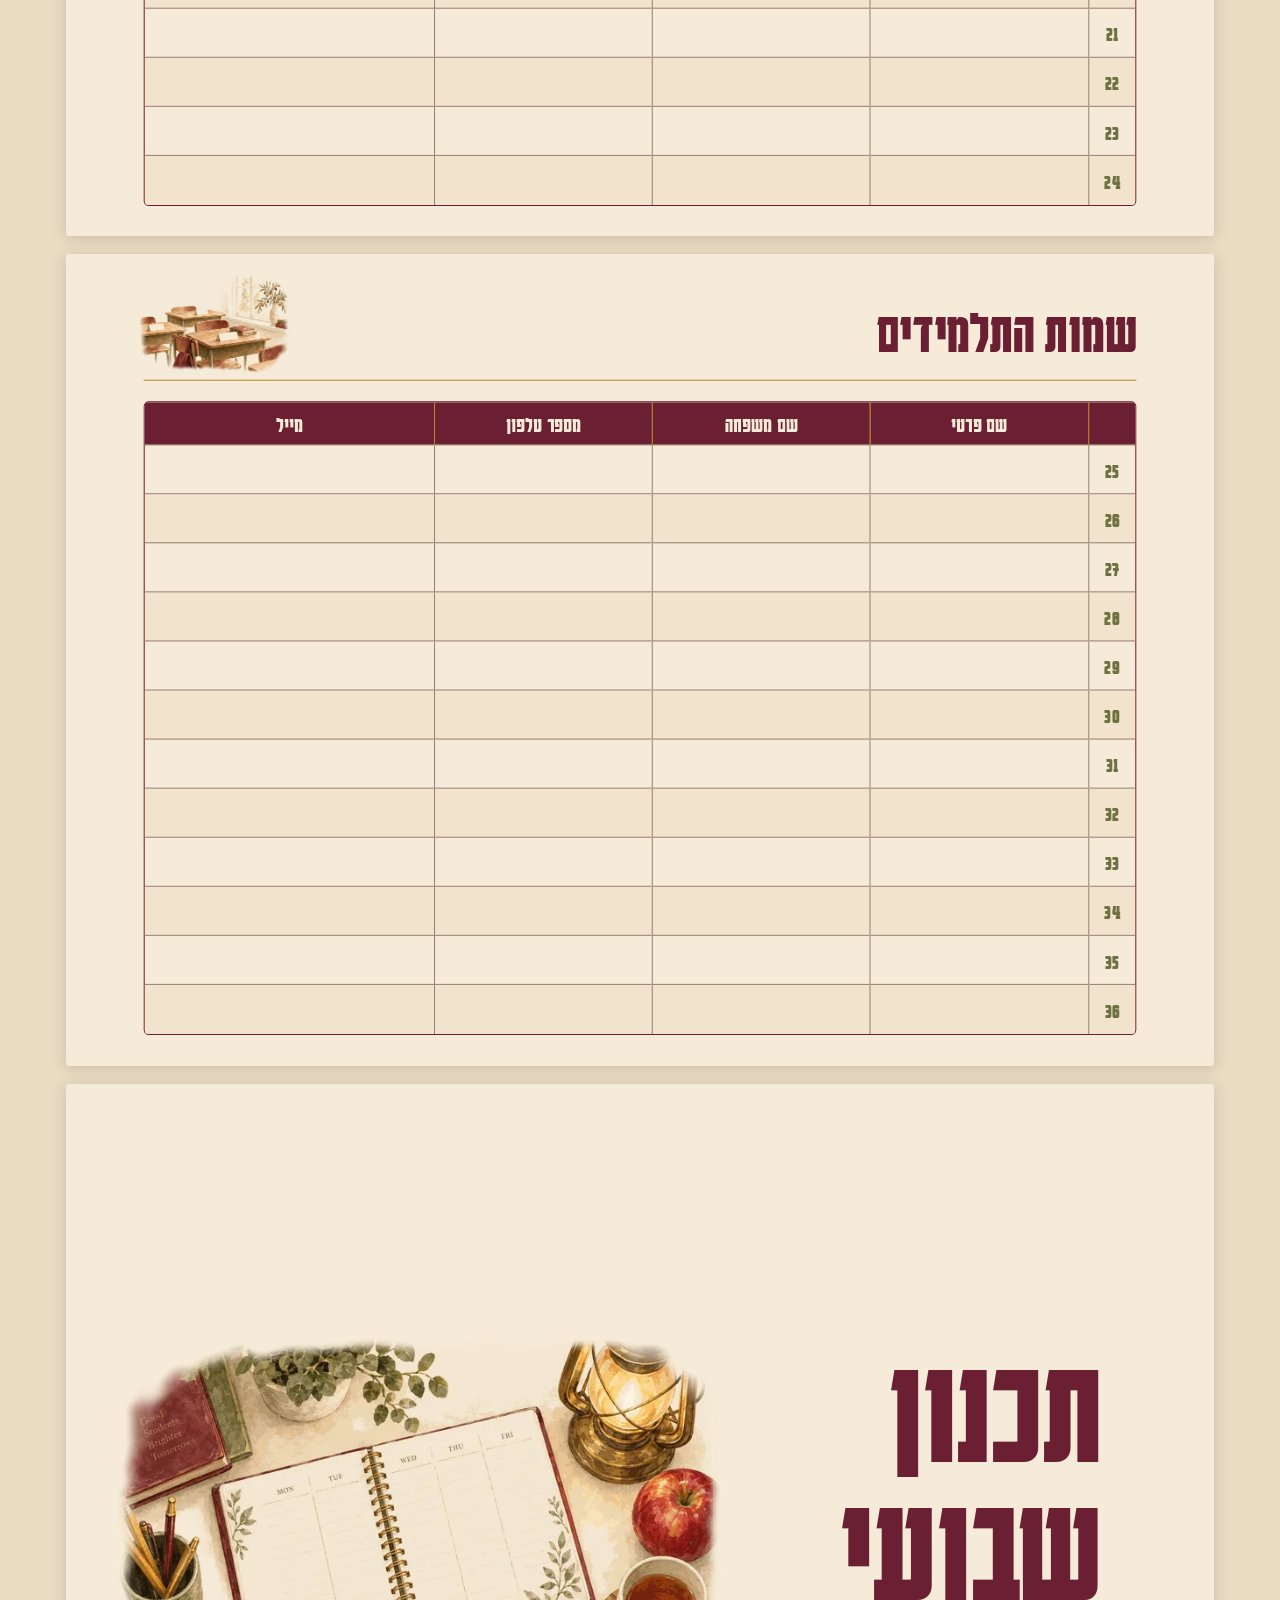
==== commit 6d2529a4: "Credit block with palette-matched logo; extra link-preview tags Co-Authored-By: Claude Fable 5.2 <no" ====
--- a/meirim-et-hakochot-site/index.html
+++ b/meirim-et-hakochot-site/index.html
@@ -4,16 +4,20 @@
 <meta charset="utf-8">
 <meta name="viewport" content="width=device-width, initial-scale=1">
 <title>מאירים את הכוחות: פנקס למורה</title>
-<meta name="description" content="פנקס למורה מאת חני בלוי, יועצת ומדריכה: פתיחות בוקר, שיחות אישיות, כלים, שירים ודפי תיעוד לאורך השנה.">
+<meta name="description" content="פנקס למורה מאת חני בלוי, יועצת חינוכית ומדריכה: פתיחות בוקר, שיחות אישיות, כלים, שירים ודפי תיעוד לאורך השנה.">
 <meta property="og:type" content="website">
 <meta property="og:locale" content="he_IL">
 <meta property="og:title" content="מאירים את הכוחות: פנקס למורה">
-<meta property="og:description" content="פנקס למורה מאת חני בלוי, יועצת ומדריכה: פתיחות בוקר, שיחות אישיות, כלים, שירים ודפי תיעוד לאורך השנה.">
+<meta property="og:description" content="פנקס למורה מאת חני בלוי, יועצת חינוכית ומדריכה: פתיחות בוקר, שיחות אישיות, כלים, שירים ודפי תיעוד לאורך השנה.">
 <meta property="og:image" content="https://meirim-et-hakochot.vercel.app/og.jpg">
+<meta property="og:image:secure_url" content="https://meirim-et-hakochot.vercel.app/og.jpg">
+<meta property="og:image:type" content="image/jpeg">
 <meta property="og:image:width" content="1200">
 <meta property="og:image:height" content="630">
 <meta property="og:url" content="https://meirim-et-hakochot.vercel.app/">
+<meta property="og:site_name" content="מאירים את הכוחות">
 <meta name="twitter:card" content="summary_large_image">
+<meta name="twitter:image" content="https://meirim-et-hakochot.vercel.app/og.jpg">
 <meta name="theme-color" content="#6b1f33">
 <link rel="icon" href="img/c4fcf6742540a62b8436416627c393c3.webp">
 <link rel="stylesheet" href="fonts/fonts.css">
@@ -35,8 +39,12 @@
 nav.toc a{display:block;padding:10px 20px;font-size:17px;font-weight:700;text-decoration:none;color:#6b1f33}
 nav.toc a:hover{background:#f1e3cc}
 main{max-width:1180px;margin:0 auto;padding:20px 16px 48px}
-.credit{margin:4px auto 14px;width:fit-content;max-width:100%;padding:8px 22px 9px;border:1px solid #6b1f33;border-radius:999px;background:#f1e3cc;font-size:17px;line-height:1.3;color:#4a2a2c;text-align:center;box-shadow:inset 0 0 0 3px #f1e3cc,inset 0 0 0 4px #b88a2b}
-.credit strong{font-family:'Karantina','Noto Sans Hebrew',sans-serif;font-size:25px;line-height:1;color:#6b1f33;letter-spacing:.3px}
+.credit{display:flex;align-items:center;justify-content:center;gap:10px;margin:2px auto 10px}
+.credit img{flex:none;width:120px;height:120px}
+.credit p{margin:0;display:flex;flex-direction:column;align-items:flex-start;padding-inline-start:14px;border-inline-start:1.5px solid #b88a2b}
+.credit .k{font-size:14px;font-weight:700;letter-spacing:.6px;color:#595b30}
+.credit strong{font-family:'Karantina','Noto Sans Hebrew',sans-serif;font-weight:700;font-size:40px;line-height:1.05;color:#6b1f33}
+.credit .r{font-size:16px;color:#4a2a2c}
 .hint{margin:0 0 12px;font-size:15px;color:#595b30;text-align:center}
 .ch{margin:36px 0 14px;text-align:center;font-family:'Karantina','Noto Sans Hebrew',sans-serif;font-weight:700;font-size:40px;color:#6b1f33}
 .ch span{display:inline-block;padding:0 18px;border-bottom:2px solid #b88a2b}
@@ -59,7 +67,7 @@
 </header>
 <nav class="toc" id="toc" aria-label="פרקי הפנקס"><ul><li><a href="#ch0">פתיחה</a></li><li><a href="#pg2">תוכן העניינים</a></li><li><a href="#ch1">פתיחת בוקר וסיום יום</a></li><li><a href="#ch2">כוחות ומשאבים</a></li><li><a href="#ch3">הכיתה שלי ותכנון</a></li><li><a href="#ch4">שיחות אישיות</a></li><li><a href="#ch5">קשר עם צוות והורים</a></li><li><a href="#ch6">סיכום המסע</a></li></ul></nav>
 <main>
-<p class="credit">פרויקט של <strong>חני בלוי</strong>, יועצת ומדריכה</p>
+<div class="credit"><img src="img/logo-chani-palette.png" alt="הלוגו של חני בלוי: ייעוץ, ליווי וצמיחה" width="120" height="120"><p><span class="k">פיתוח וכתיבה</span><strong>חני בלוי</strong><span class="r">יועצת חינוכית ומדריכה</span></p></div>
 <p class="hint">בטלפון אפשר לסובב למצב רוחב או להגדיל באצבעות. כל הקישורים בדפים לחיצים.</p>
 <h2 class="ch" id="ch0"><span>פתיחה</span></h2><section class="sheet" id="pg0" aria-label="שער"><div class="frame"><div class="scaler"><div dir="rtl" style="direction: rtl; position: relative; width: 1123px; height: 794px; box-sizing: border-box; background: #f6ebd8; color: #4a2a2c; font-family: 'Noto Sans Hebrew','Rubik',sans-serif; overflow: hidden">
 <img src="img/a8a3c71fea267fa14e63f6dec1b5bc2f.webp" alt="איור בצבעי מים: פנקס פתוח ועט, פנס דולק, ודרור על ענף פורח" style="position: absolute; left: 0; top: 0; width: 1054px; height: 794px">
@@ -1424,7 +1432,7 @@
 <img loading="lazy" decoding="async" src="img/0325bfbca5e617ce3c45b16af20805c5.webp" alt="חני בלוי: ייעוץ, ליווי וצמיחה" style="position: absolute; right: 104px; bottom: 26px; width: 150px; height: 142px">
 </div></div></div></section>
 </main>
-<footer>פרויקט של חני בלוי, יועצת ומדריכה</footer>
+<footer>פיתוח וכתיבה: חני בלוי, יועצת חינוכית ומדריכה</footer>
 <script>
 (function(){
   var frames=document.querySelectorAll('.frame');
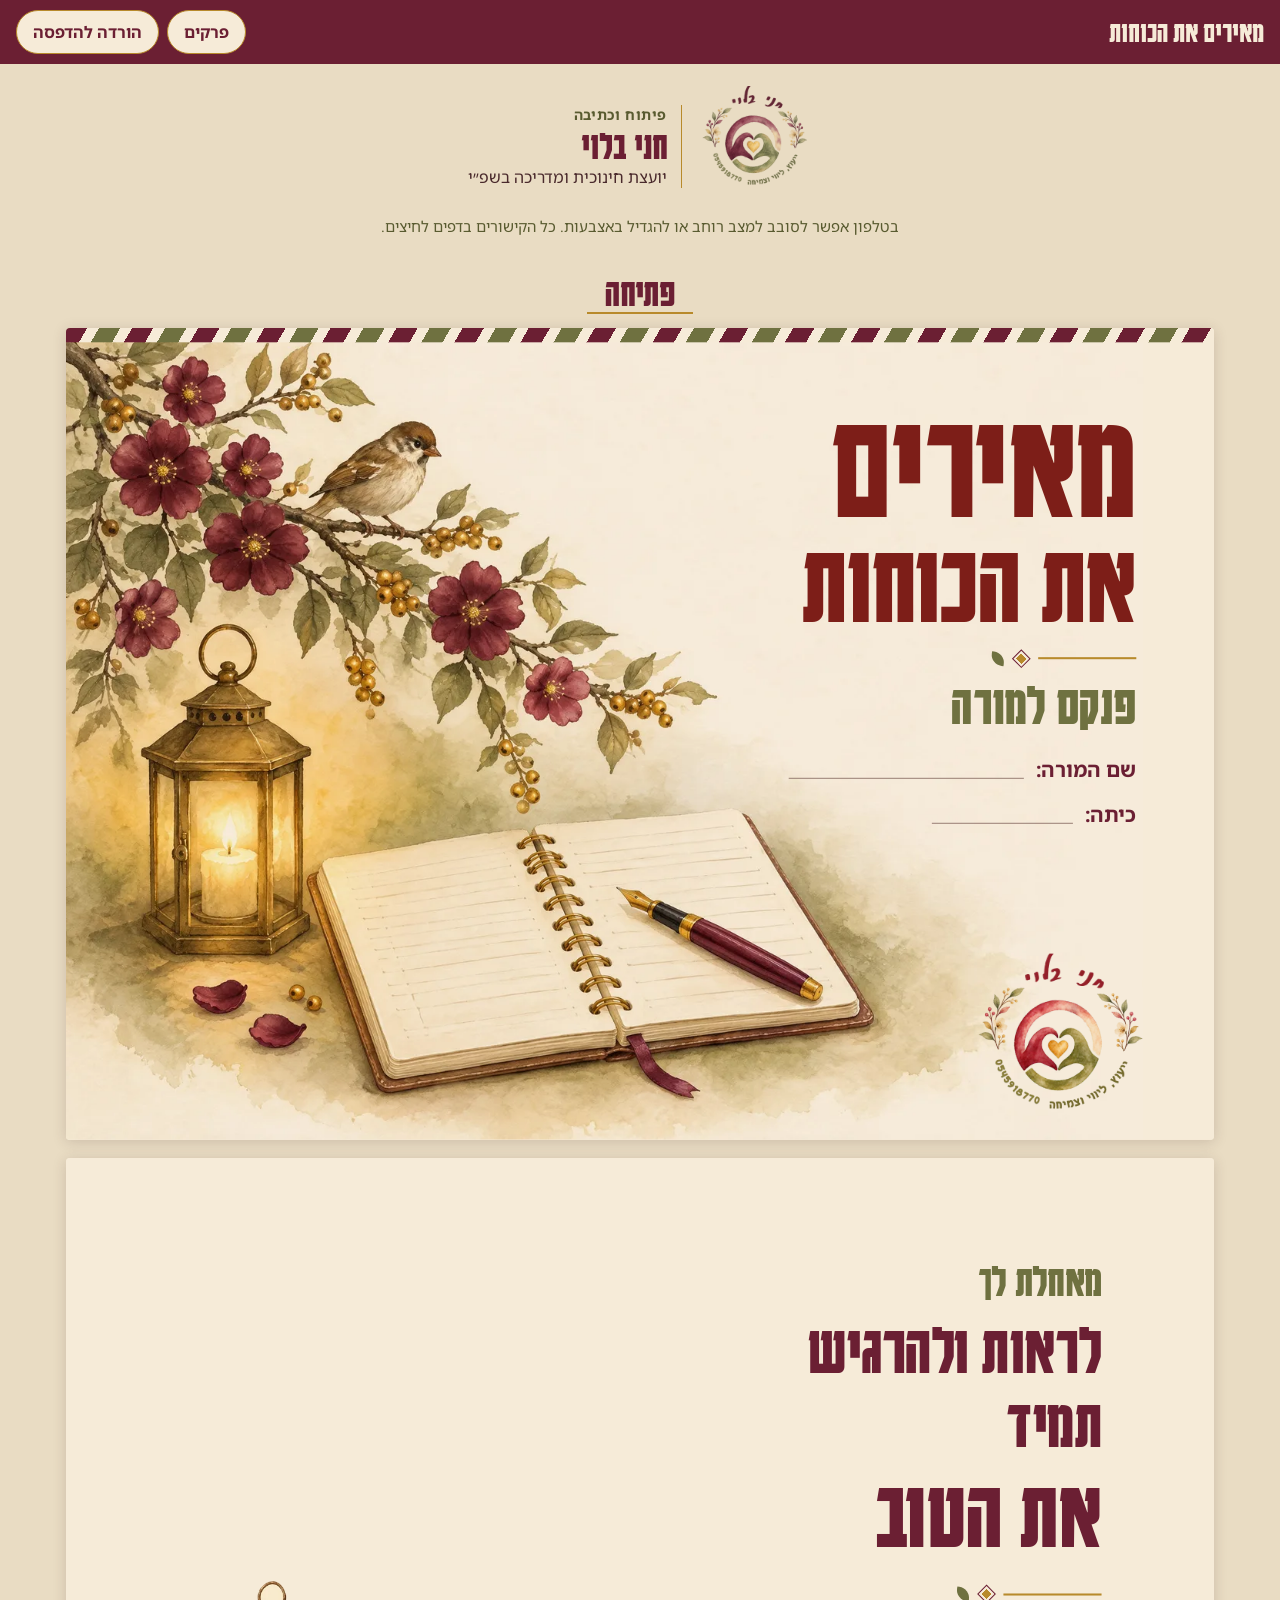
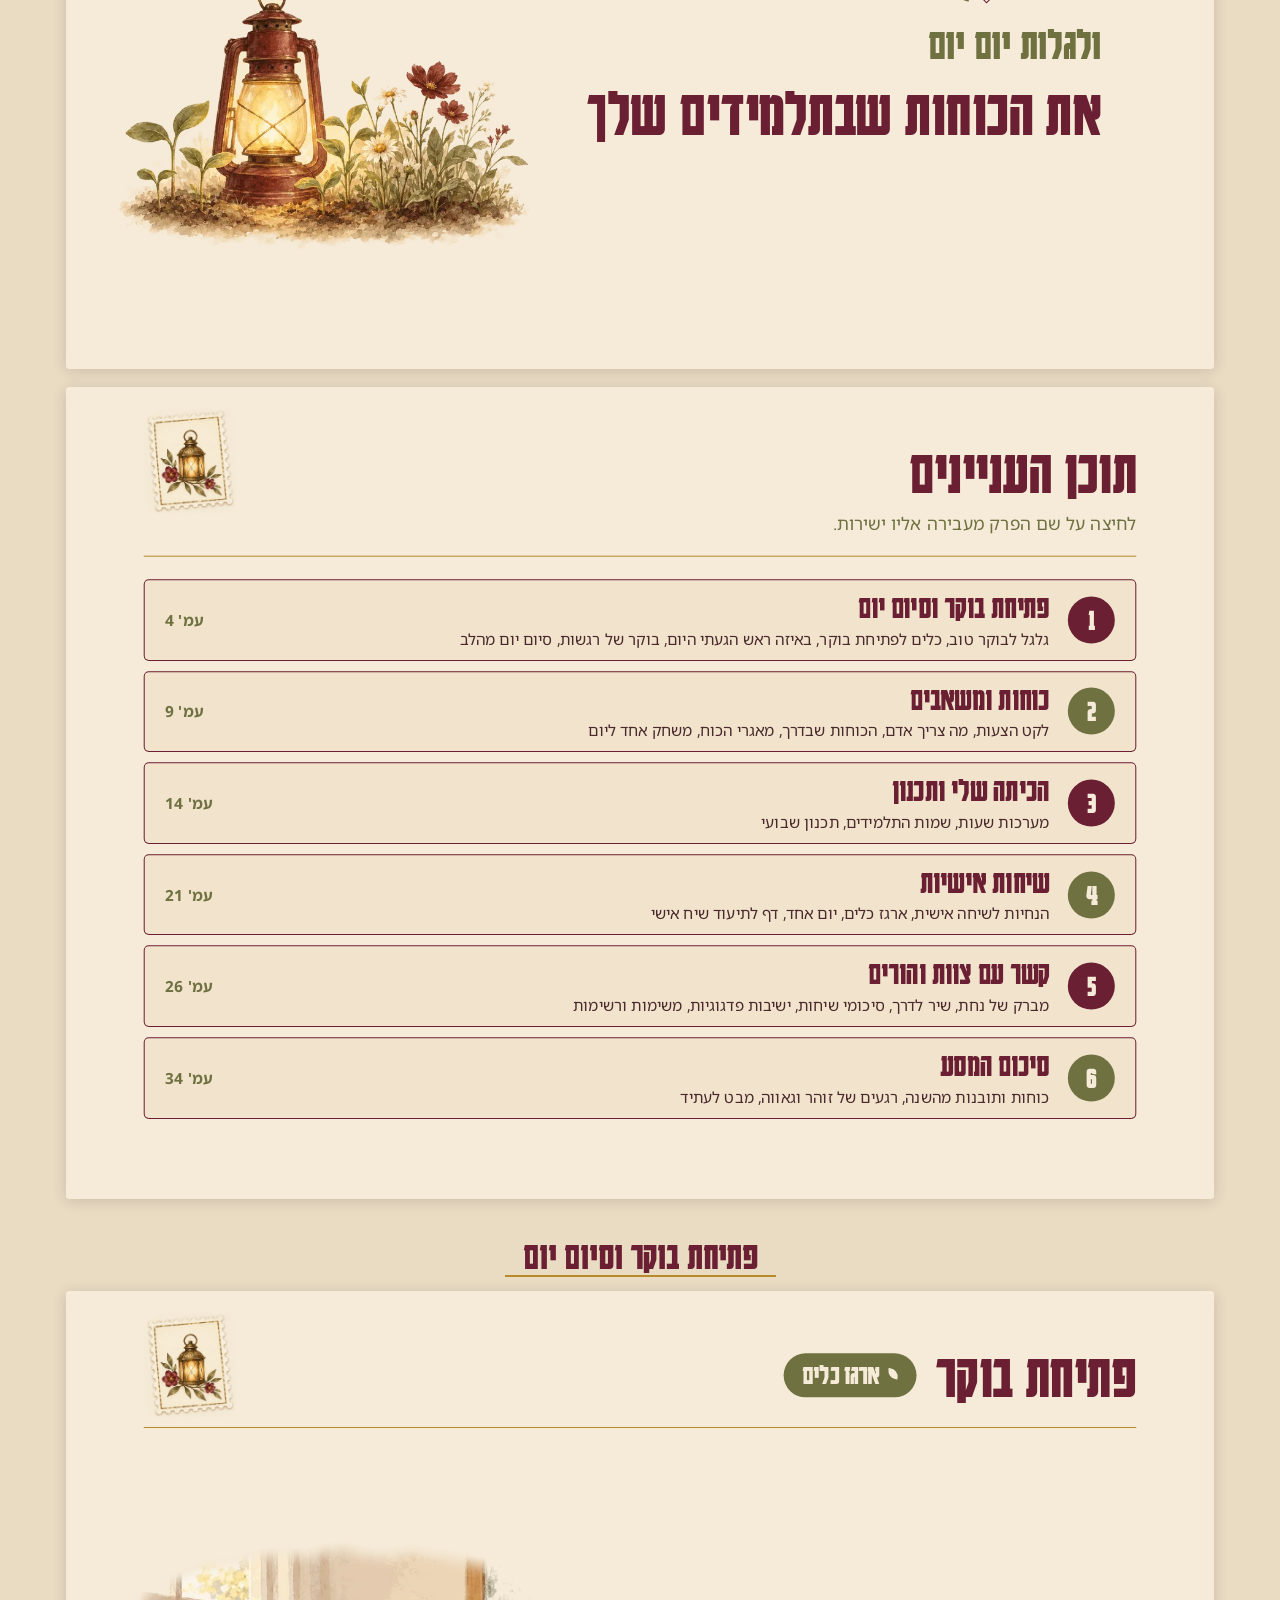
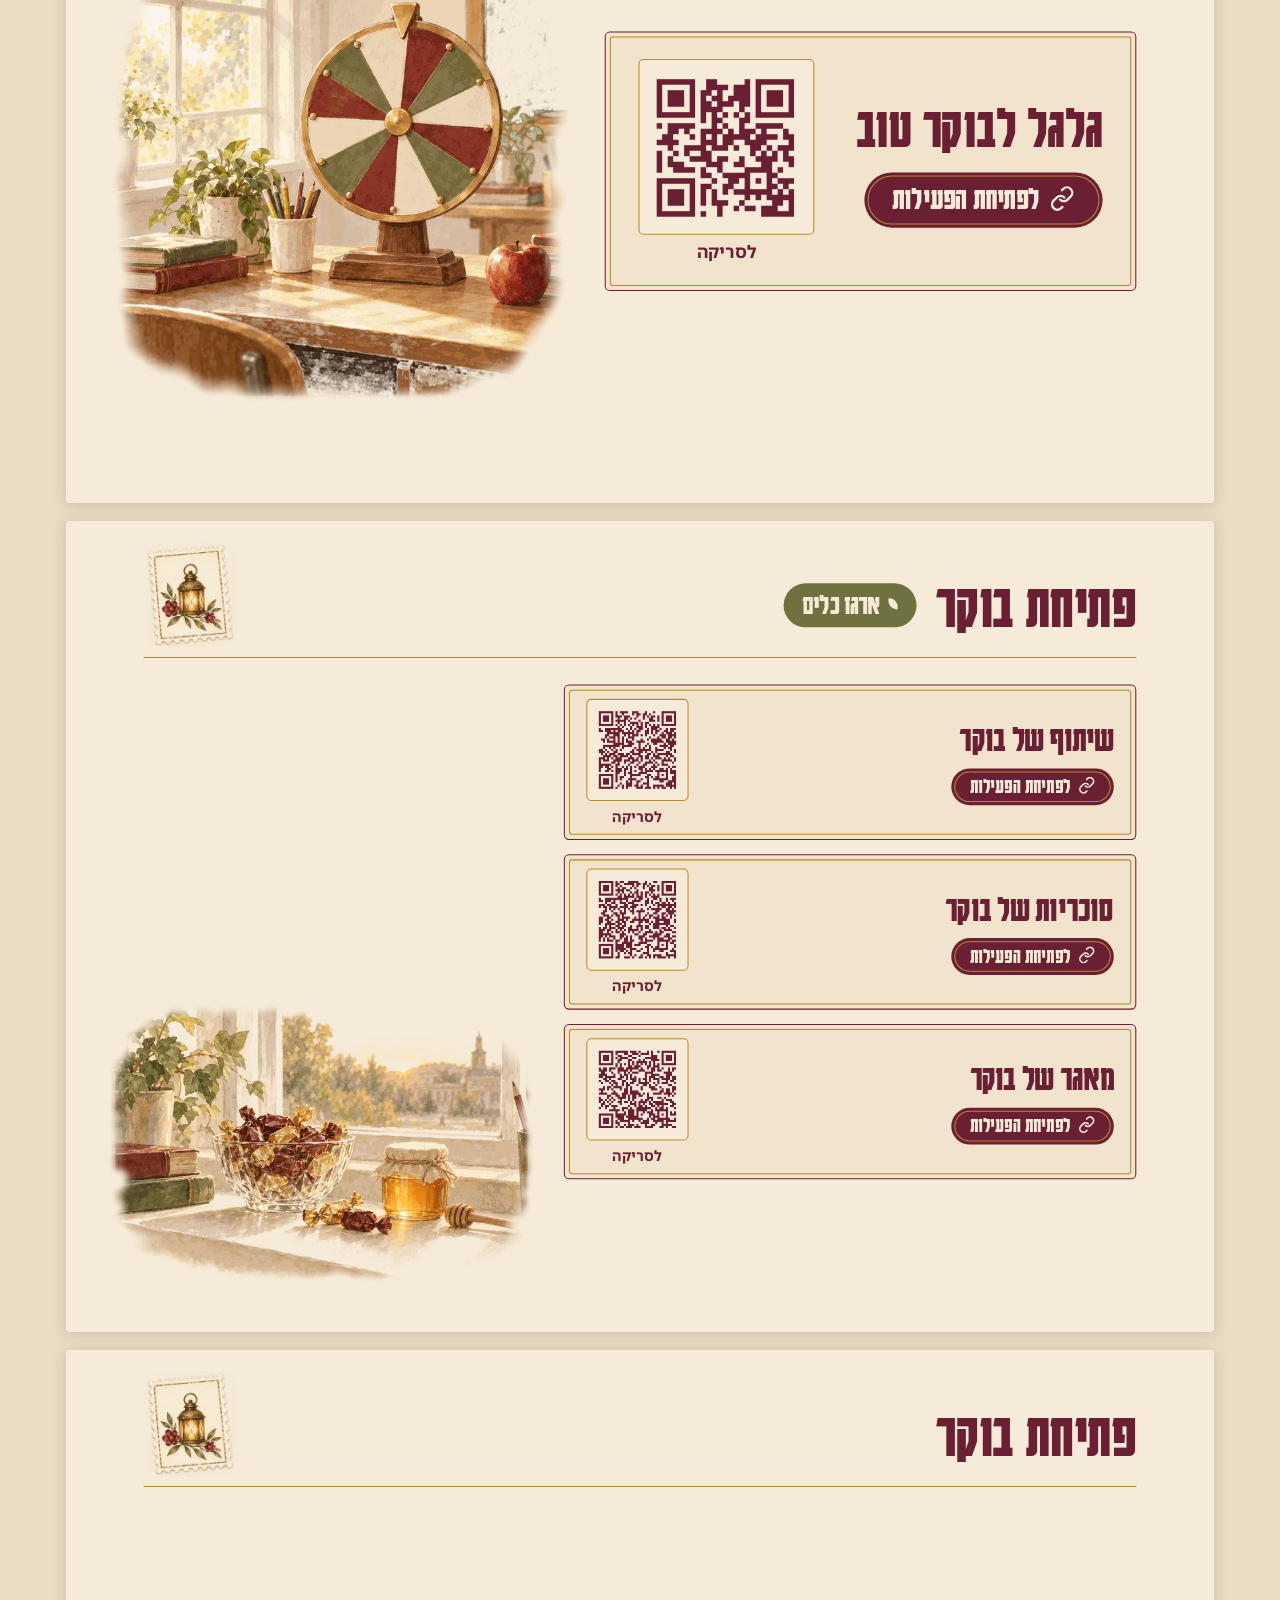
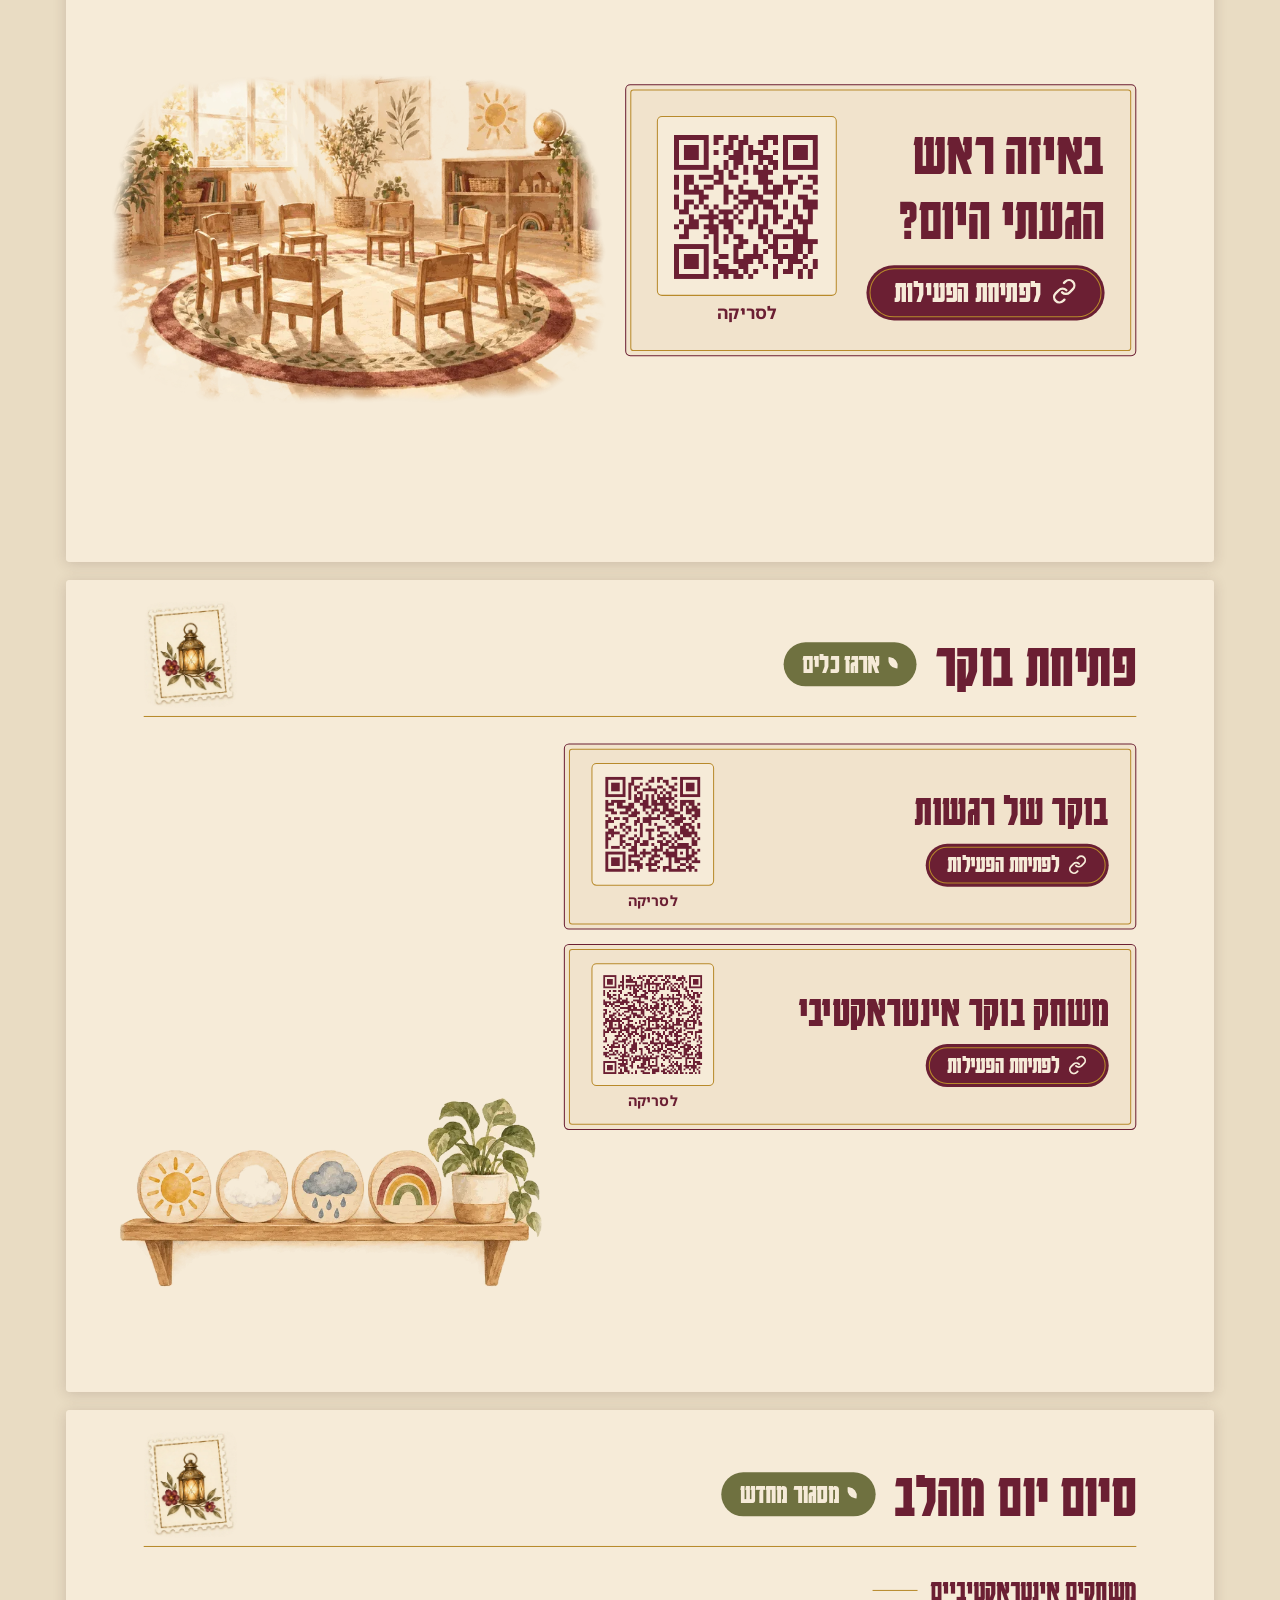
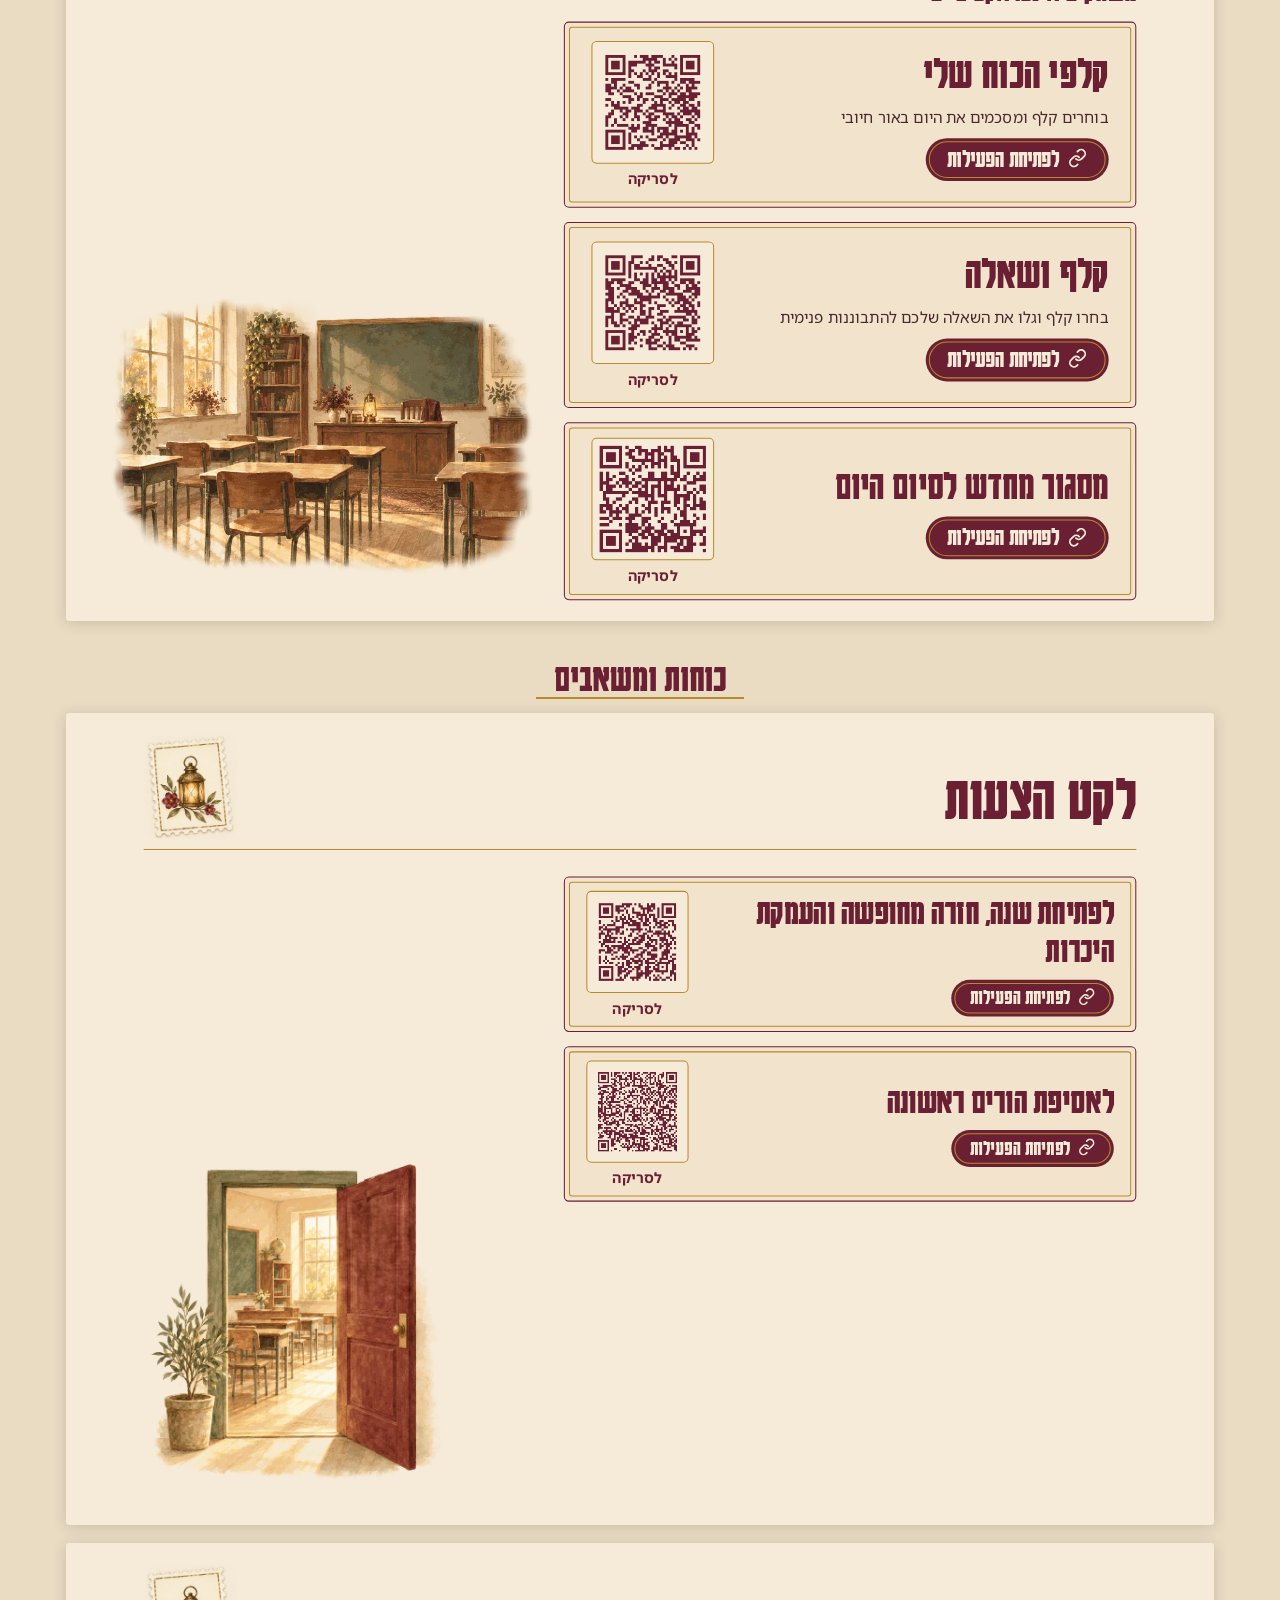
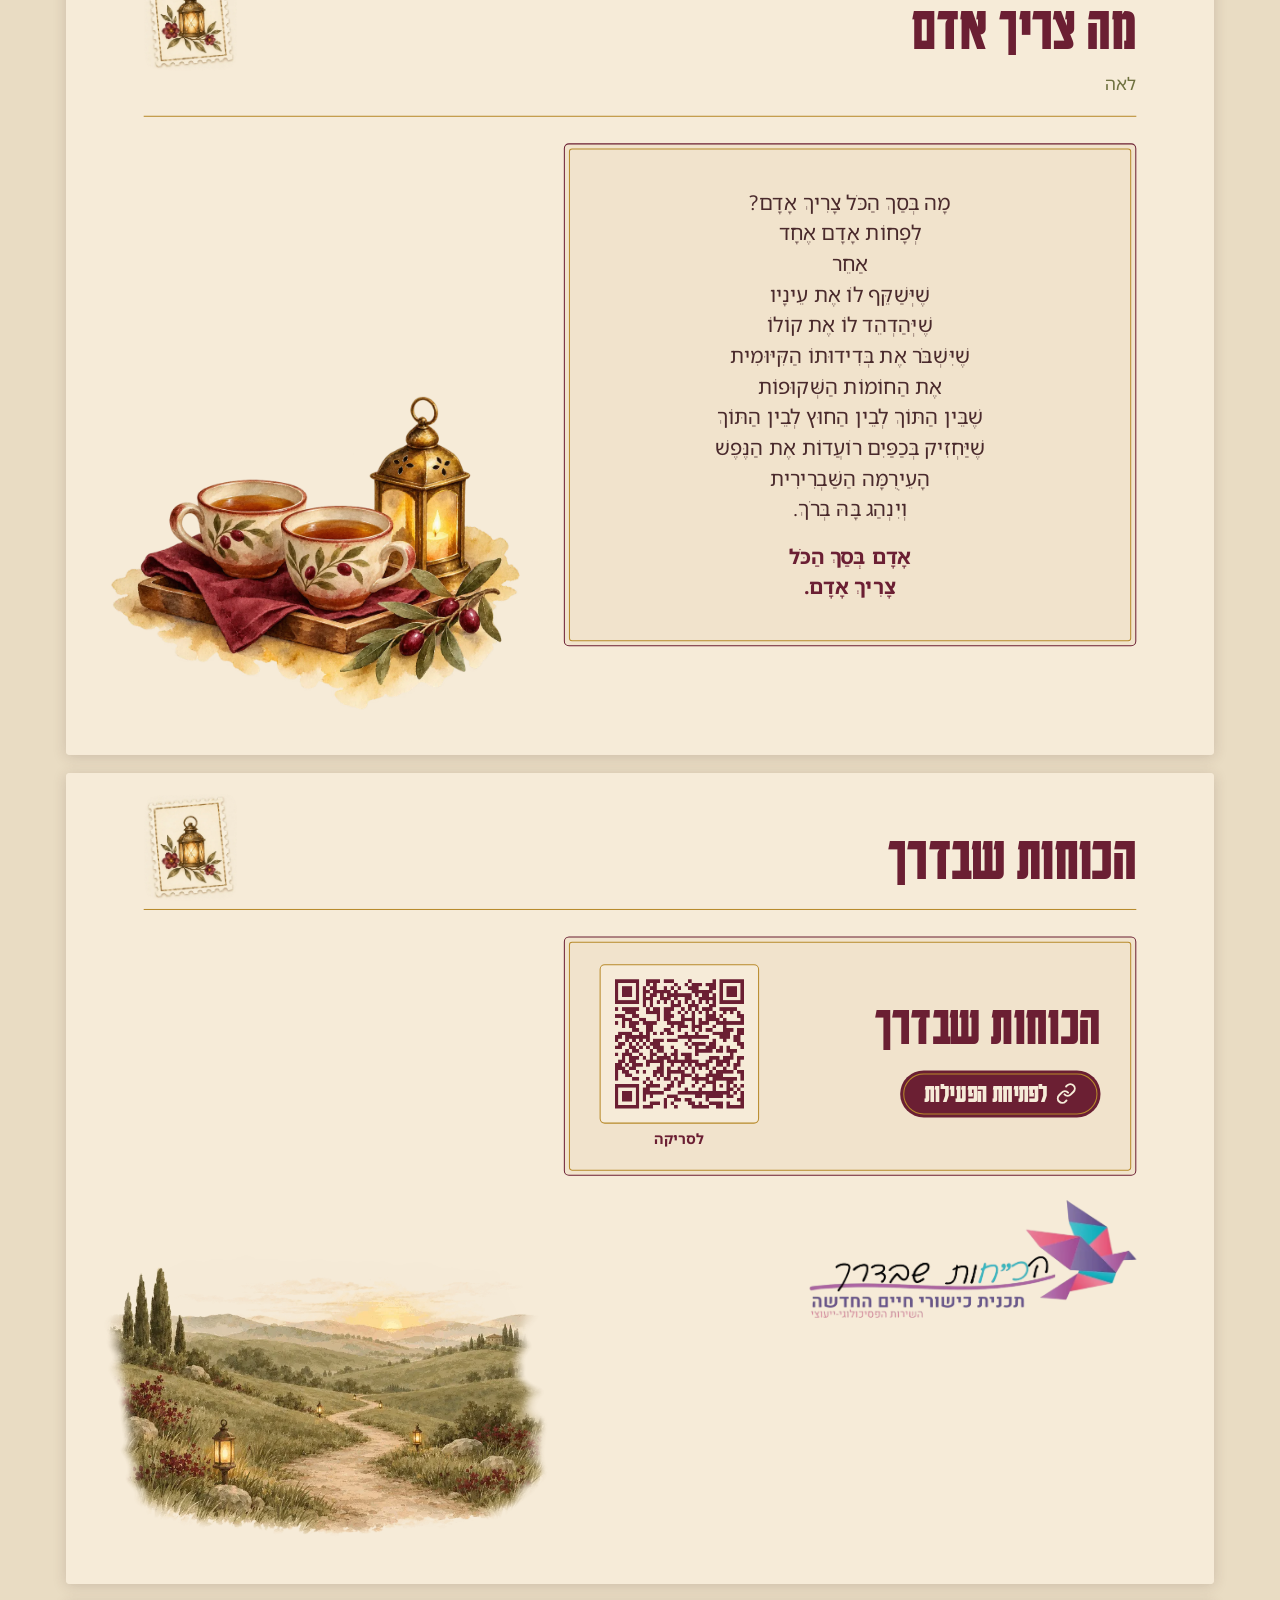
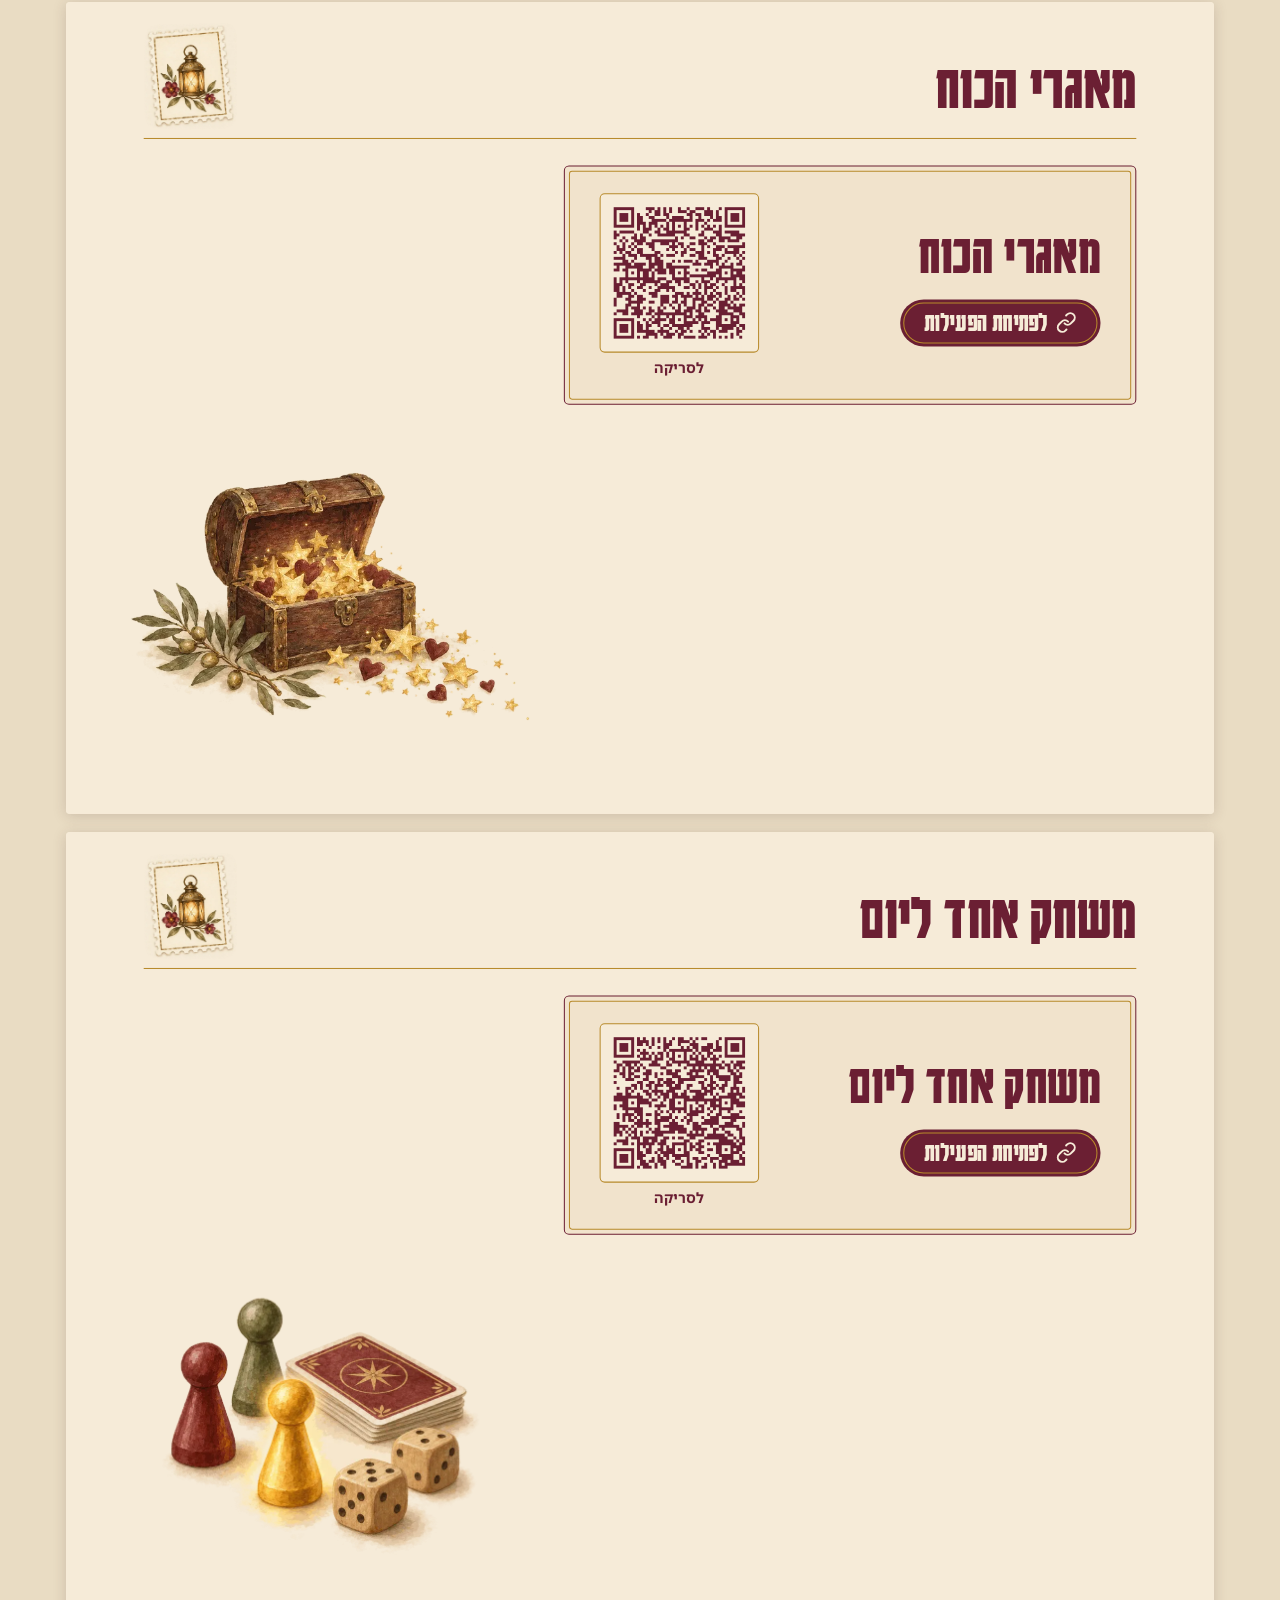
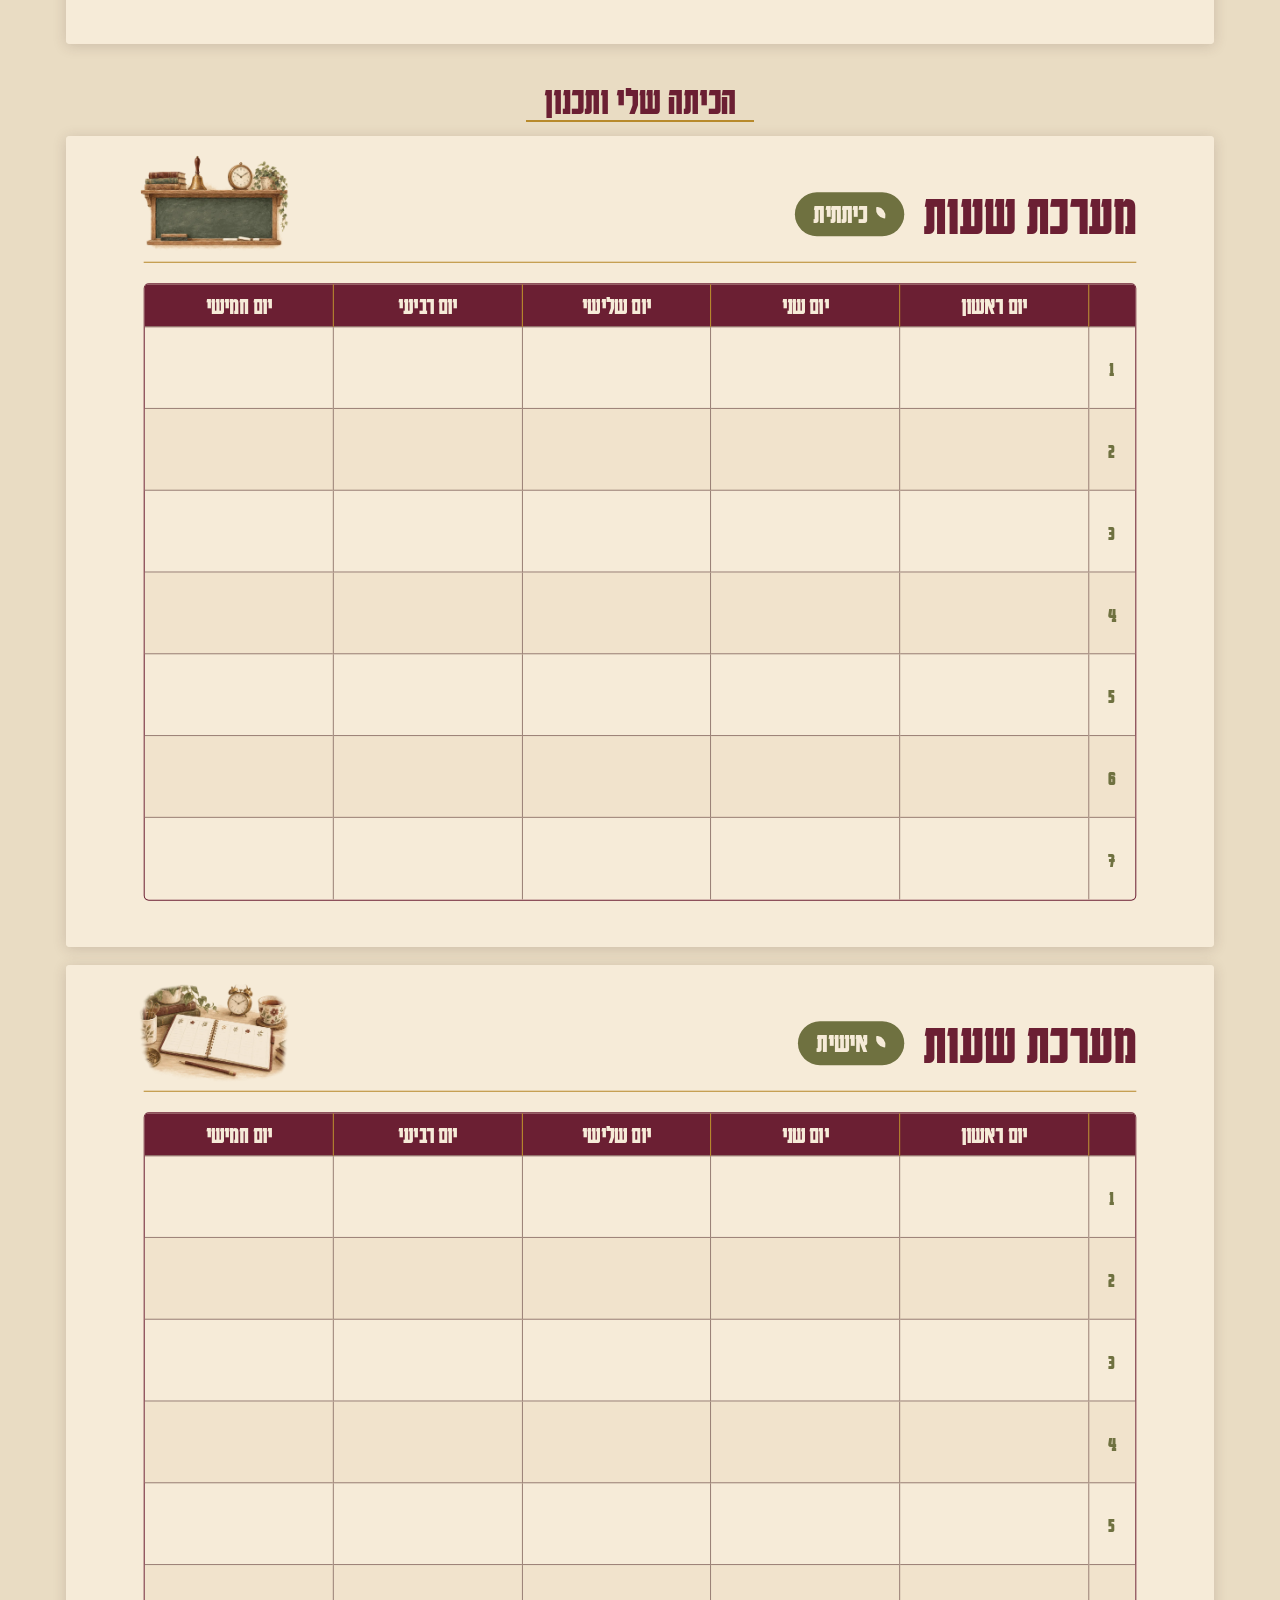
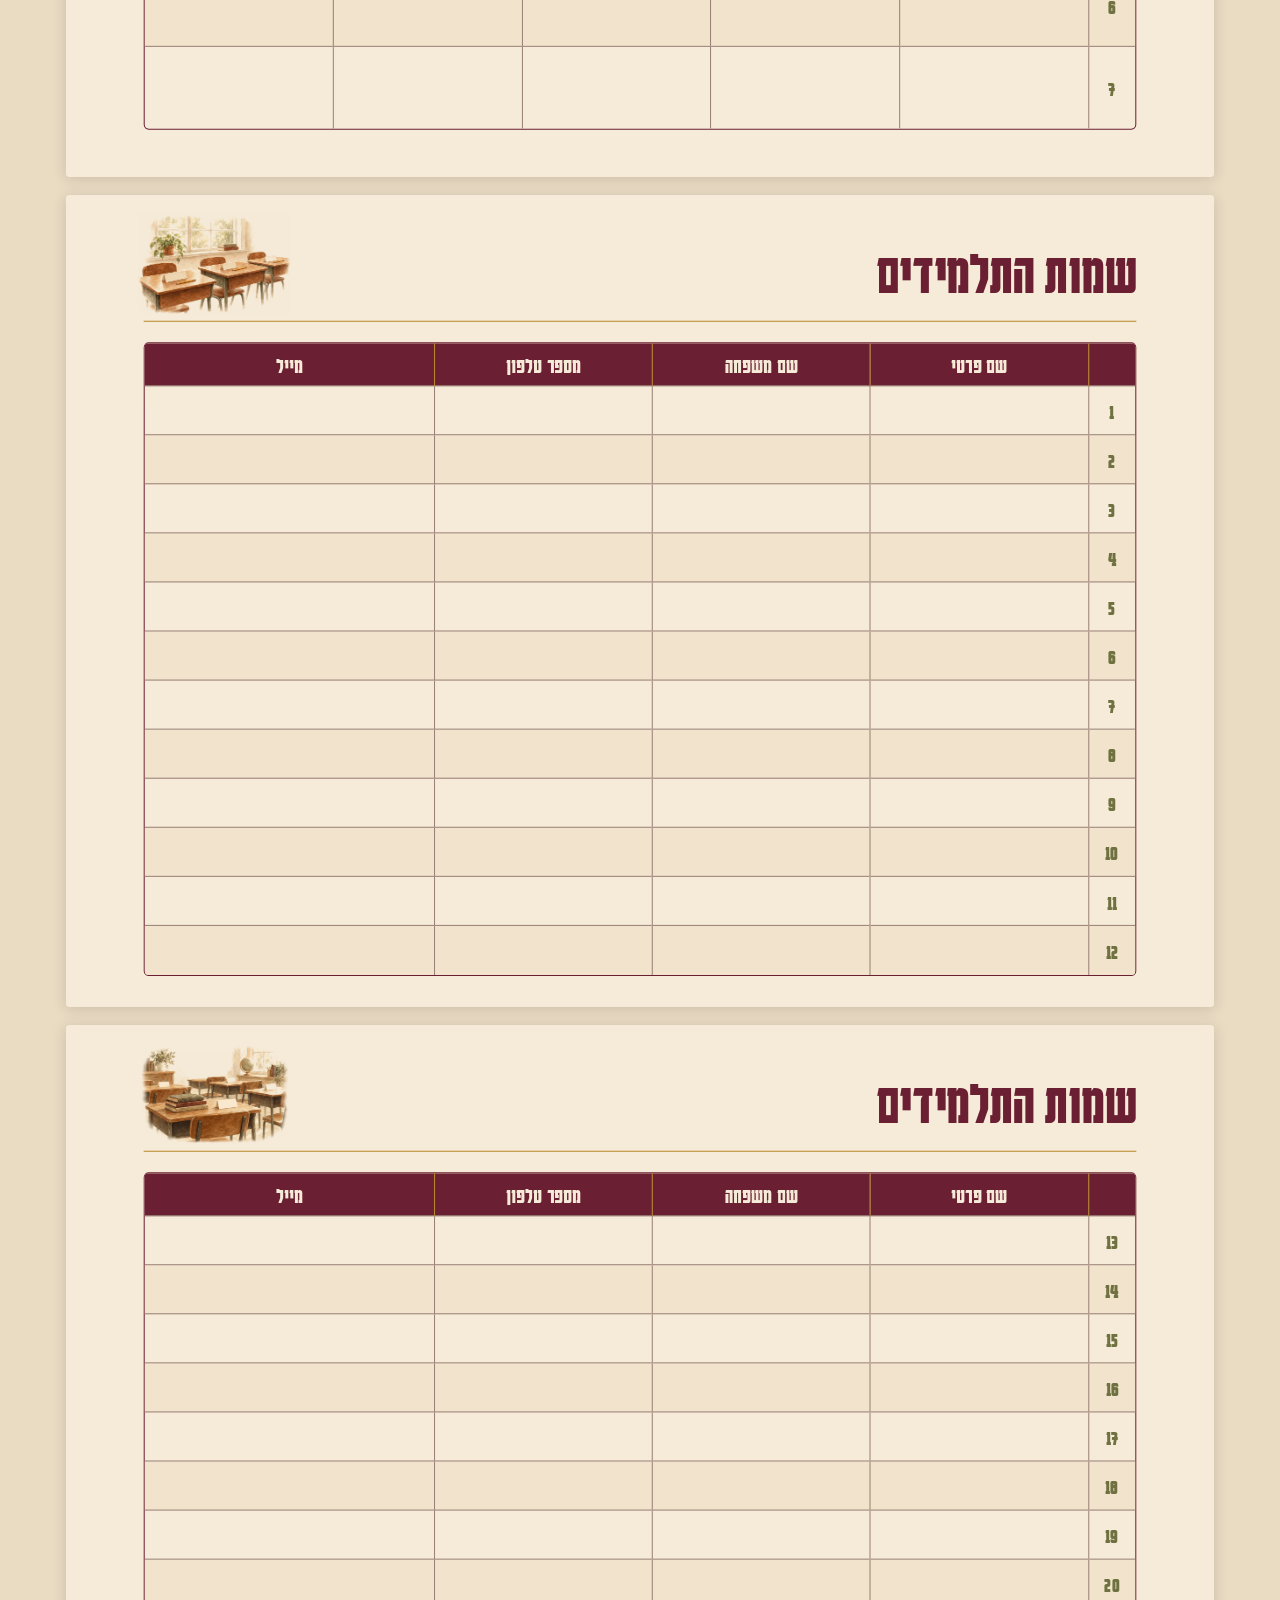
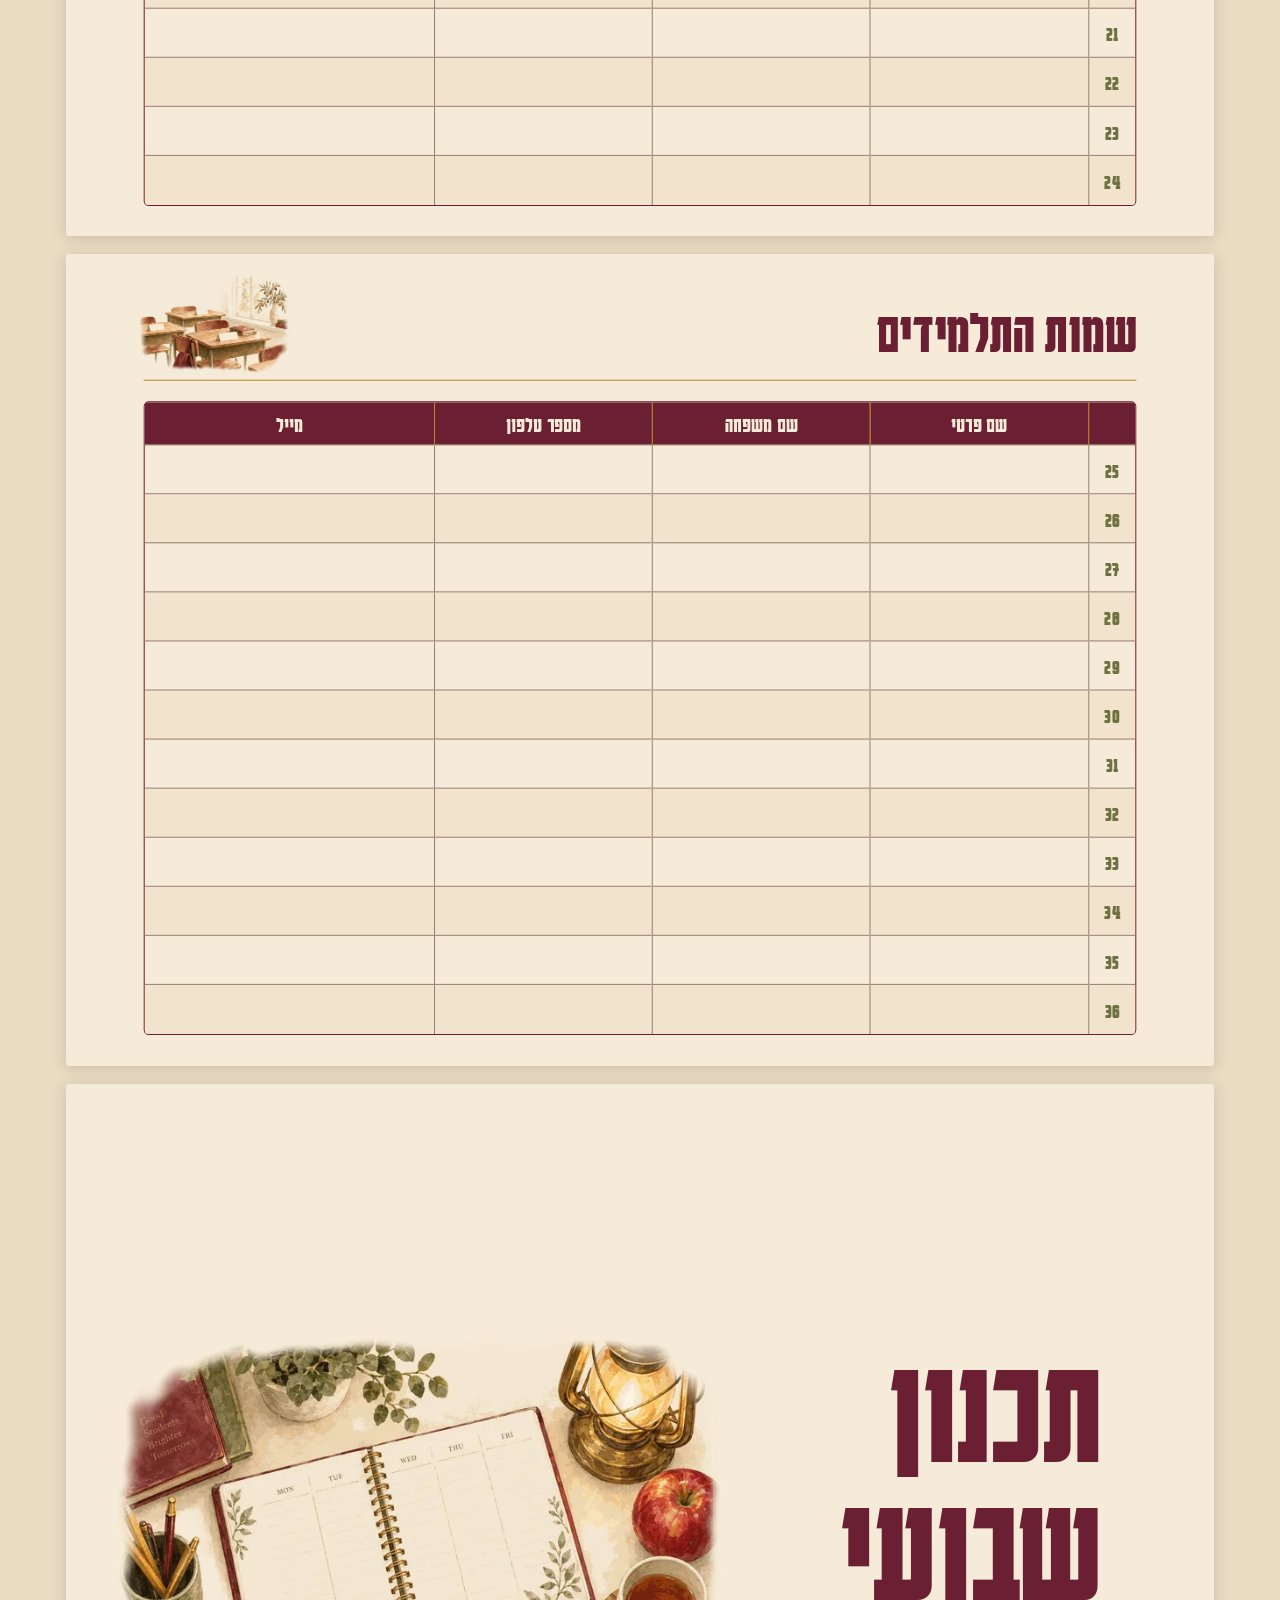
==== commit 74c4b6db: "Credit: add Shefi affiliation to the title line Co-Authored-By: Claude Fable 5.2 <noreply@anthropic." ====
--- a/meirim-et-hakochot-site/index.html
+++ b/meirim-et-hakochot-site/index.html
@@ -4,11 +4,11 @@
 <meta charset="utf-8">
 <meta name="viewport" content="width=device-width, initial-scale=1">
 <title>מאירים את הכוחות: פנקס למורה</title>
-<meta name="description" content="פנקס למורה מאת חני בלוי, יועצת חינוכית ומדריכה: פתיחות בוקר, שיחות אישיות, כלים, שירים ודפי תיעוד לאורך השנה.">
+<meta name="description" content="פנקס למורה מאת חני בלוי, יועצת חינוכית ומדריכה בשפ״י: פתיחות בוקר, שיחות אישיות, כלים, שירים ודפי תיעוד לאורך השנה.">
 <meta property="og:type" content="website">
 <meta property="og:locale" content="he_IL">
 <meta property="og:title" content="מאירים את הכוחות: פנקס למורה">
-<meta property="og:description" content="פנקס למורה מאת חני בלוי, יועצת חינוכית ומדריכה: פתיחות בוקר, שיחות אישיות, כלים, שירים ודפי תיעוד לאורך השנה.">
+<meta property="og:description" content="פנקס למורה מאת חני בלוי, יועצת חינוכית ומדריכה בשפ״י: פתיחות בוקר, שיחות אישיות, כלים, שירים ודפי תיעוד לאורך השנה.">
 <meta property="og:image" content="https://meirim-et-hakochot.vercel.app/og.jpg">
 <meta property="og:image:secure_url" content="https://meirim-et-hakochot.vercel.app/og.jpg">
 <meta property="og:image:type" content="image/jpeg">
@@ -67,7 +67,7 @@
 </header>
 <nav class="toc" id="toc" aria-label="פרקי הפנקס"><ul><li><a href="#ch0">פתיחה</a></li><li><a href="#pg2">תוכן העניינים</a></li><li><a href="#ch1">פתיחת בוקר וסיום יום</a></li><li><a href="#ch2">כוחות ומשאבים</a></li><li><a href="#ch3">הכיתה שלי ותכנון</a></li><li><a href="#ch4">שיחות אישיות</a></li><li><a href="#ch5">קשר עם צוות והורים</a></li><li><a href="#ch6">סיכום המסע</a></li></ul></nav>
 <main>
-<div class="credit"><img src="img/logo-chani-palette.png" alt="הלוגו של חני בלוי: ייעוץ, ליווי וצמיחה" width="120" height="120"><p><span class="k">פיתוח וכתיבה</span><strong>חני בלוי</strong><span class="r">יועצת חינוכית ומדריכה</span></p></div>
+<div class="credit"><img src="img/logo-chani-palette.png" alt="הלוגו של חני בלוי: ייעוץ, ליווי וצמיחה" width="120" height="120"><p><span class="k">פיתוח וכתיבה</span><strong>חני בלוי</strong><span class="r">יועצת חינוכית ומדריכה בשפ״י</span></p></div>
 <p class="hint">בטלפון אפשר לסובב למצב רוחב או להגדיל באצבעות. כל הקישורים בדפים לחיצים.</p>
 <h2 class="ch" id="ch0"><span>פתיחה</span></h2><section class="sheet" id="pg0" aria-label="שער"><div class="frame"><div class="scaler"><div dir="rtl" style="direction: rtl; position: relative; width: 1123px; height: 794px; box-sizing: border-box; background: #f6ebd8; color: #4a2a2c; font-family: 'Noto Sans Hebrew','Rubik',sans-serif; overflow: hidden">
 <img src="img/a8a3c71fea267fa14e63f6dec1b5bc2f.webp" alt="איור בצבעי מים: פנקס פתוח ועט, פנס דולק, ודרור על ענף פורח" style="position: absolute; left: 0; top: 0; width: 1054px; height: 794px">
@@ -1432,7 +1432,7 @@
 <img loading="lazy" decoding="async" src="img/0325bfbca5e617ce3c45b16af20805c5.webp" alt="חני בלוי: ייעוץ, ליווי וצמיחה" style="position: absolute; right: 104px; bottom: 26px; width: 150px; height: 142px">
 </div></div></div></section>
 </main>
-<footer>פיתוח וכתיבה: חני בלוי, יועצת חינוכית ומדריכה</footer>
+<footer>פיתוח וכתיבה: חני בלוי, יועצת חינוכית ומדריכה בשפ״י</footer>
 <script>
 (function(){
   var frames=document.querySelectorAll('.frame');
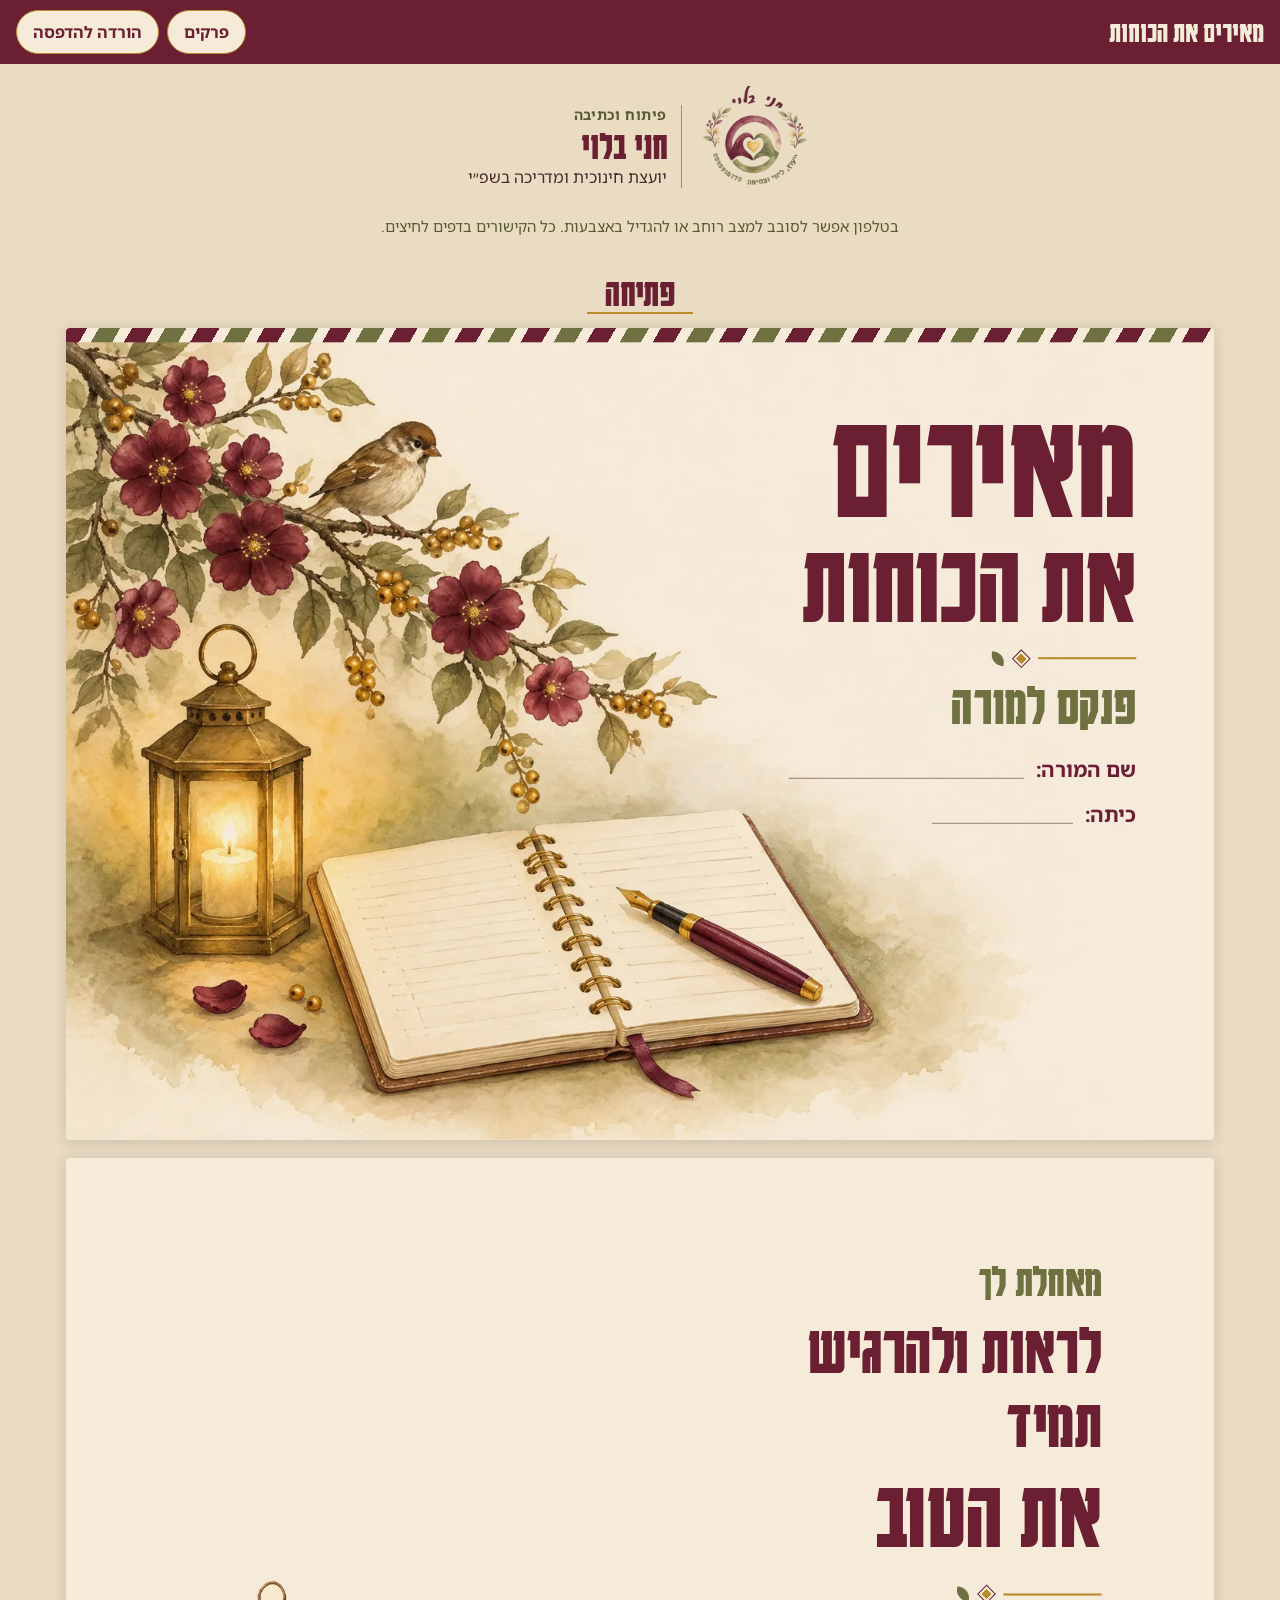
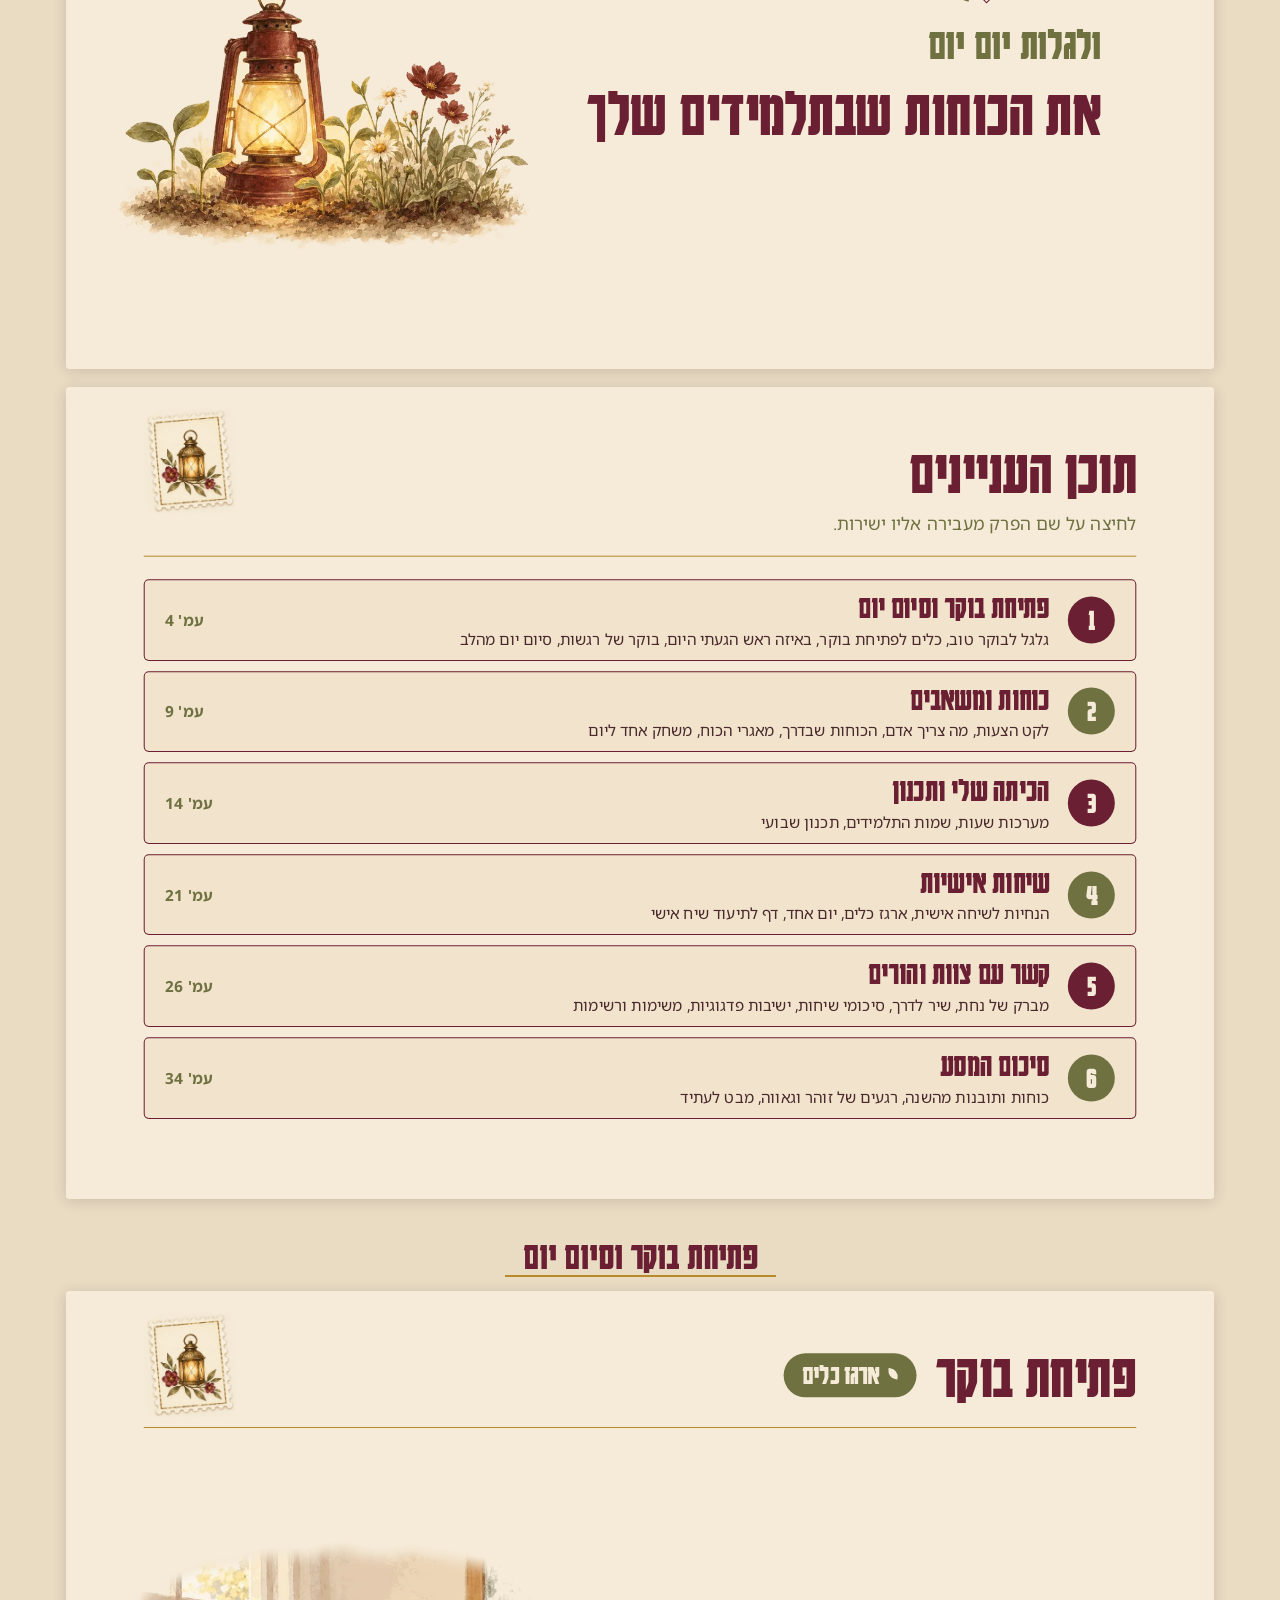
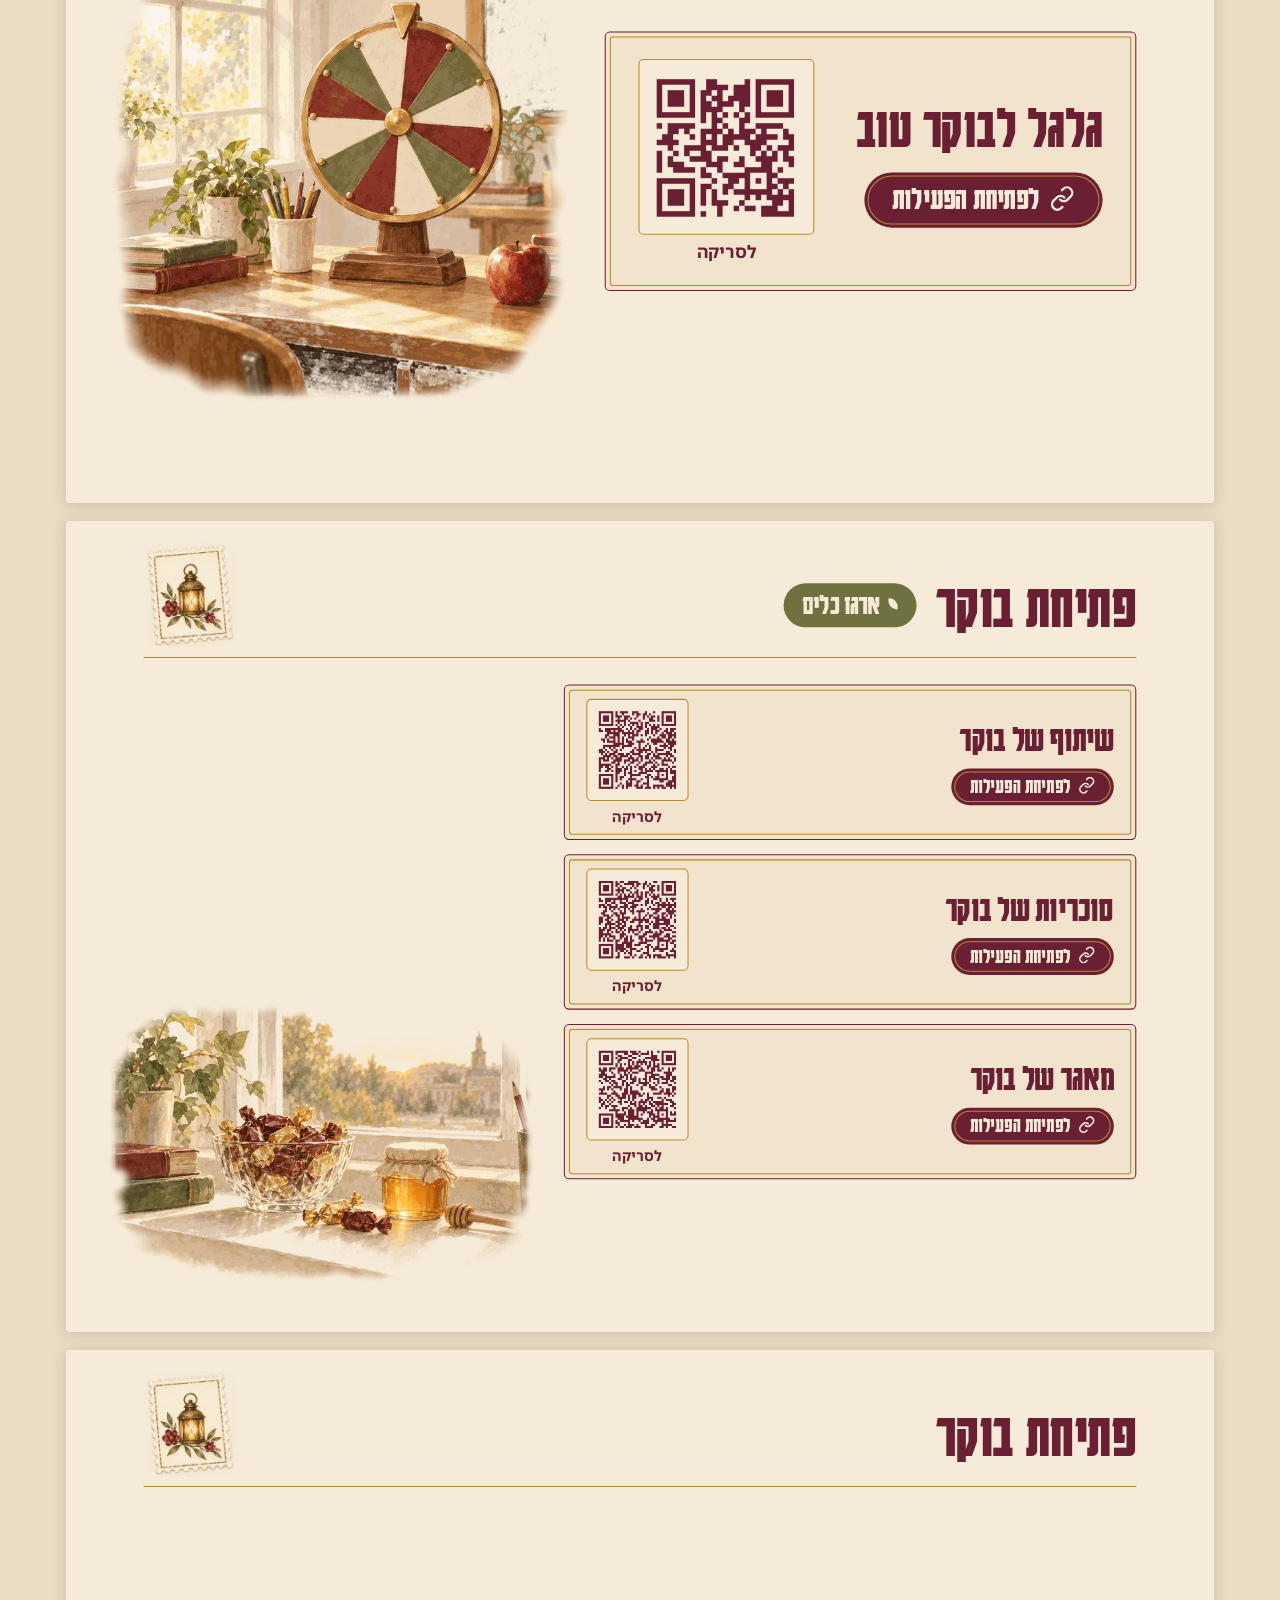
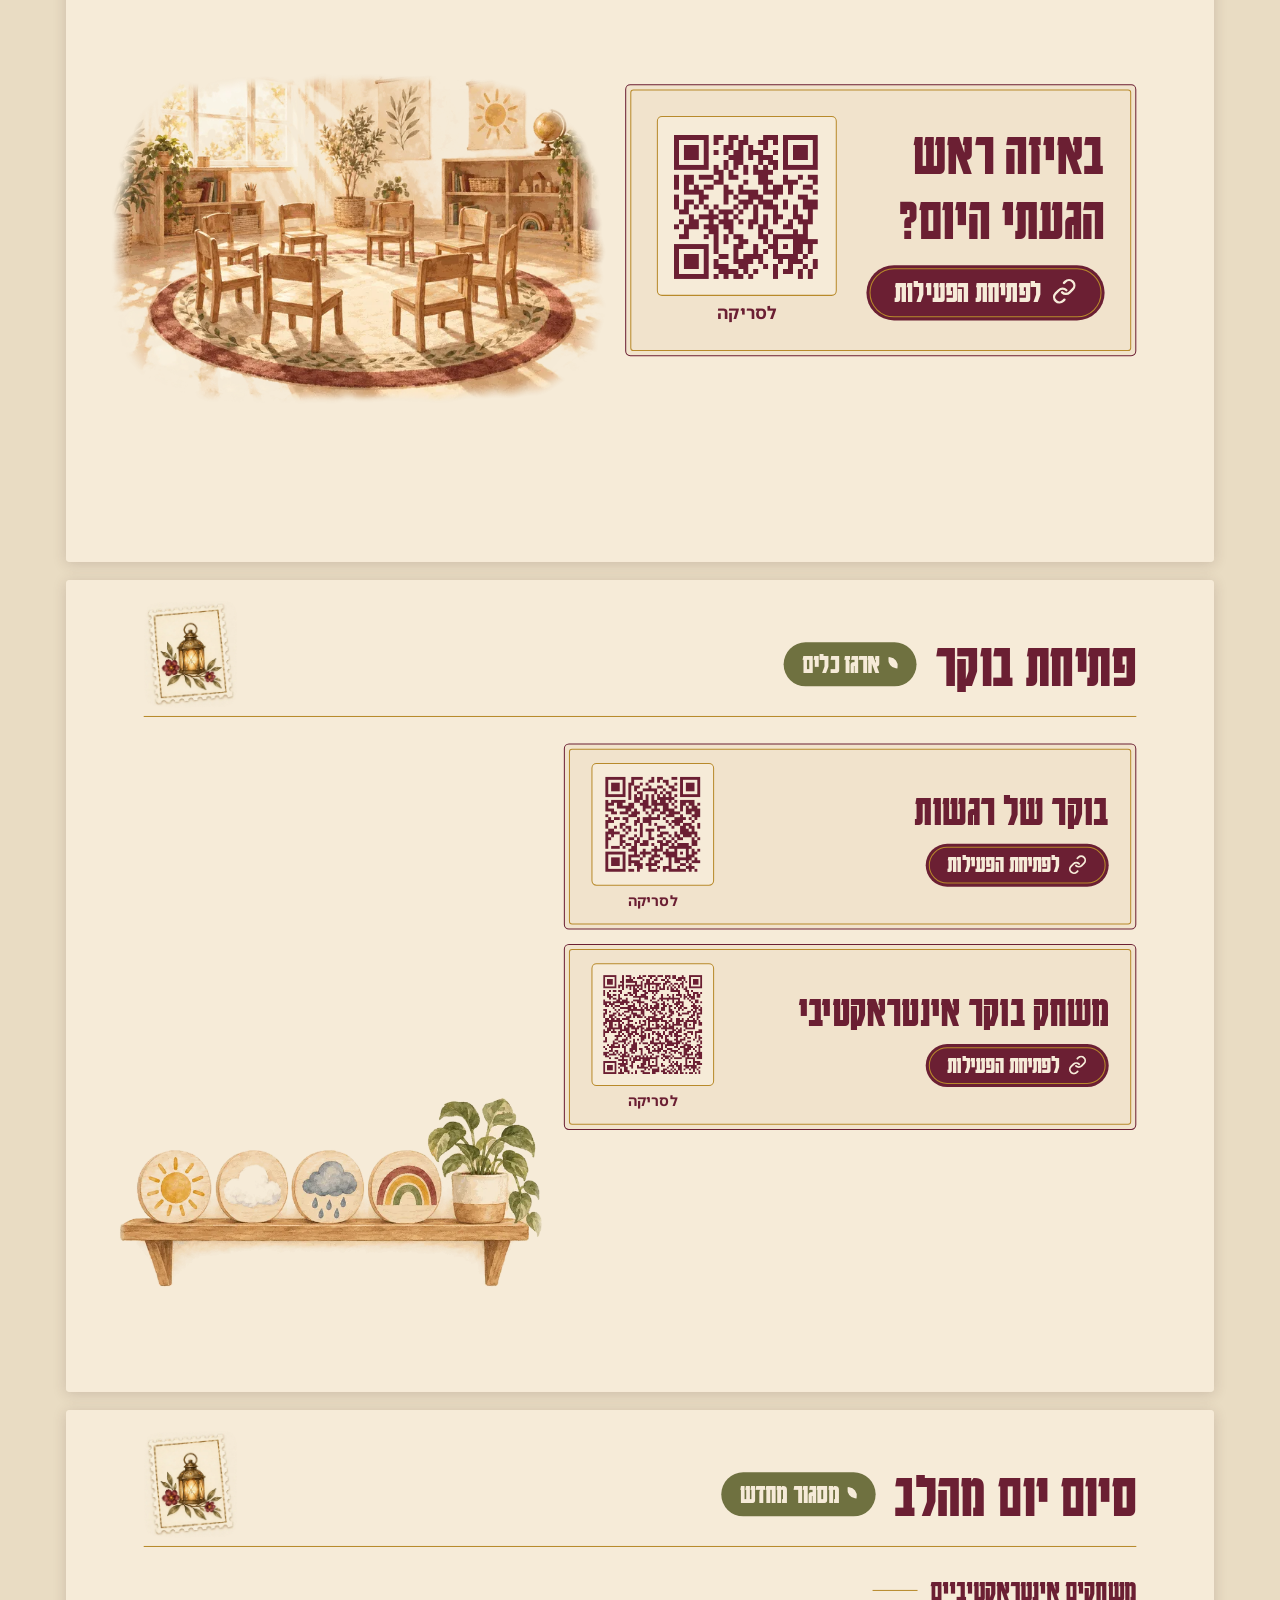
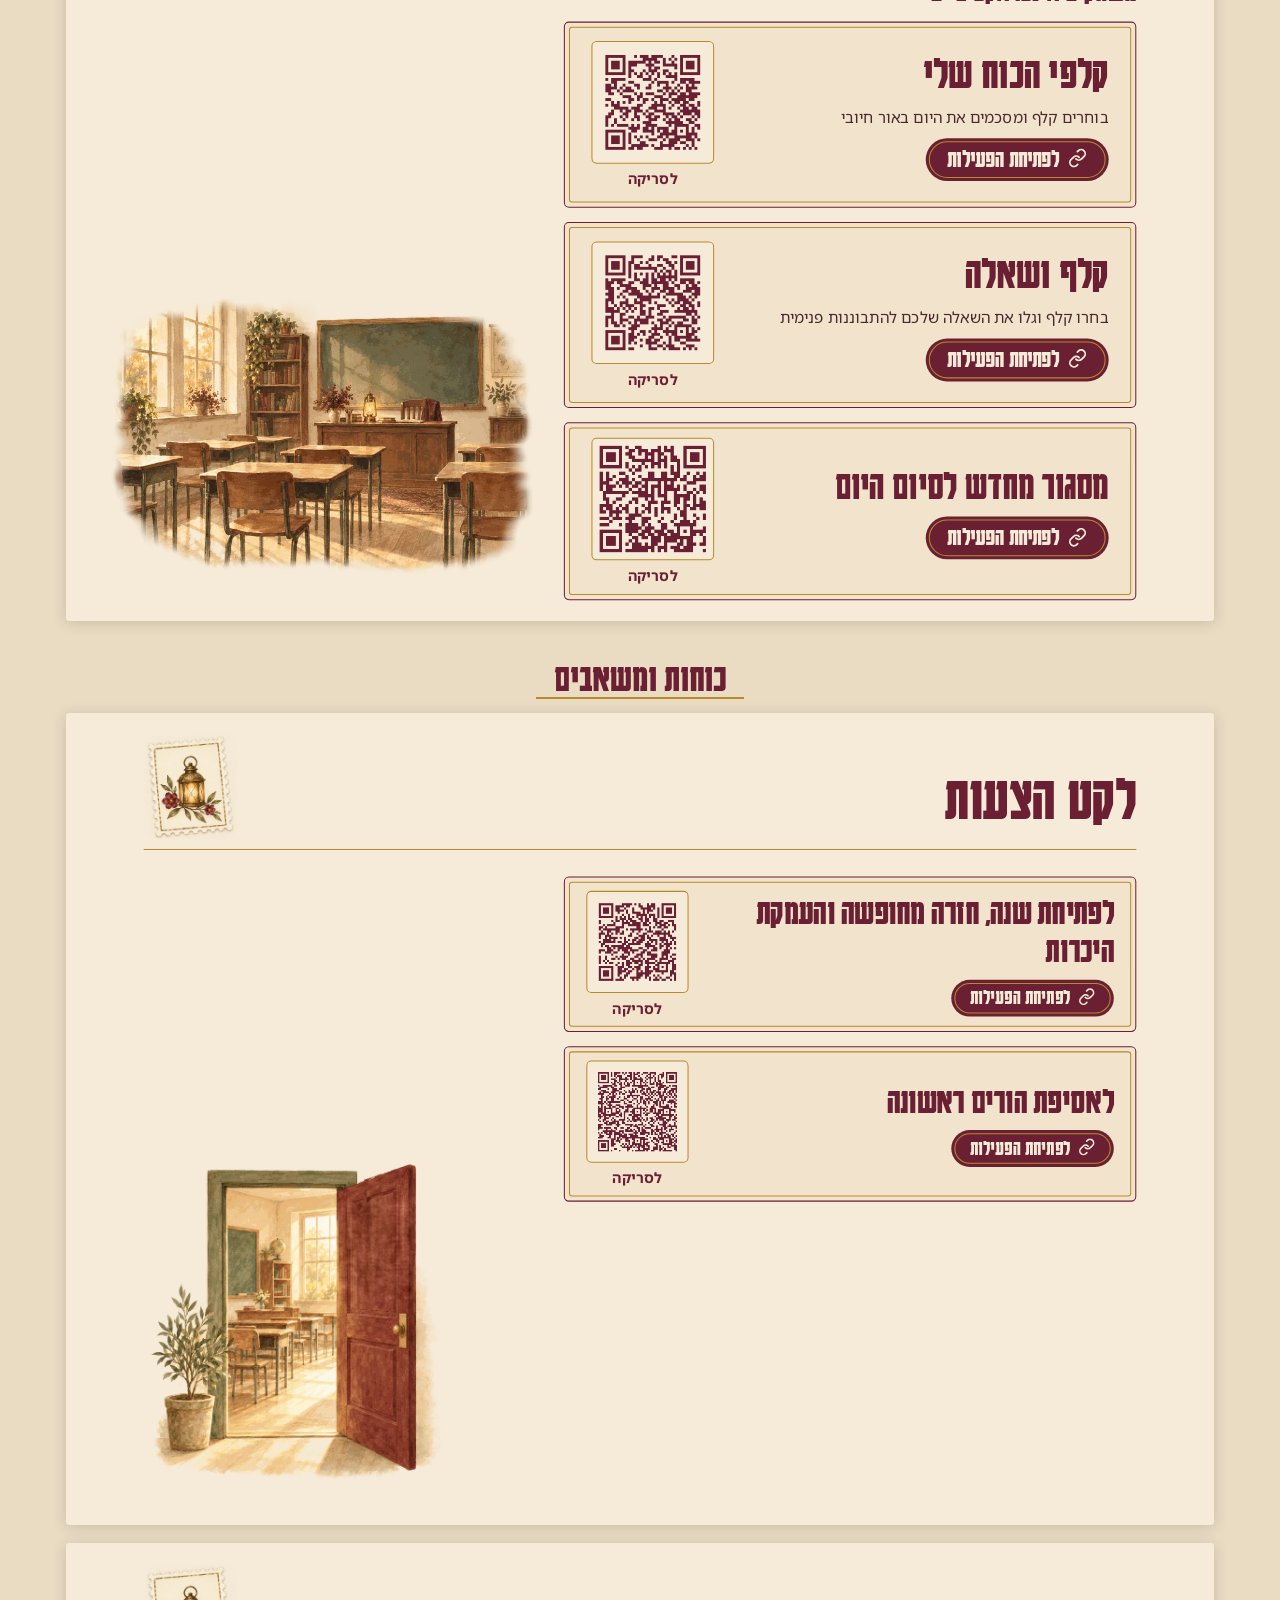
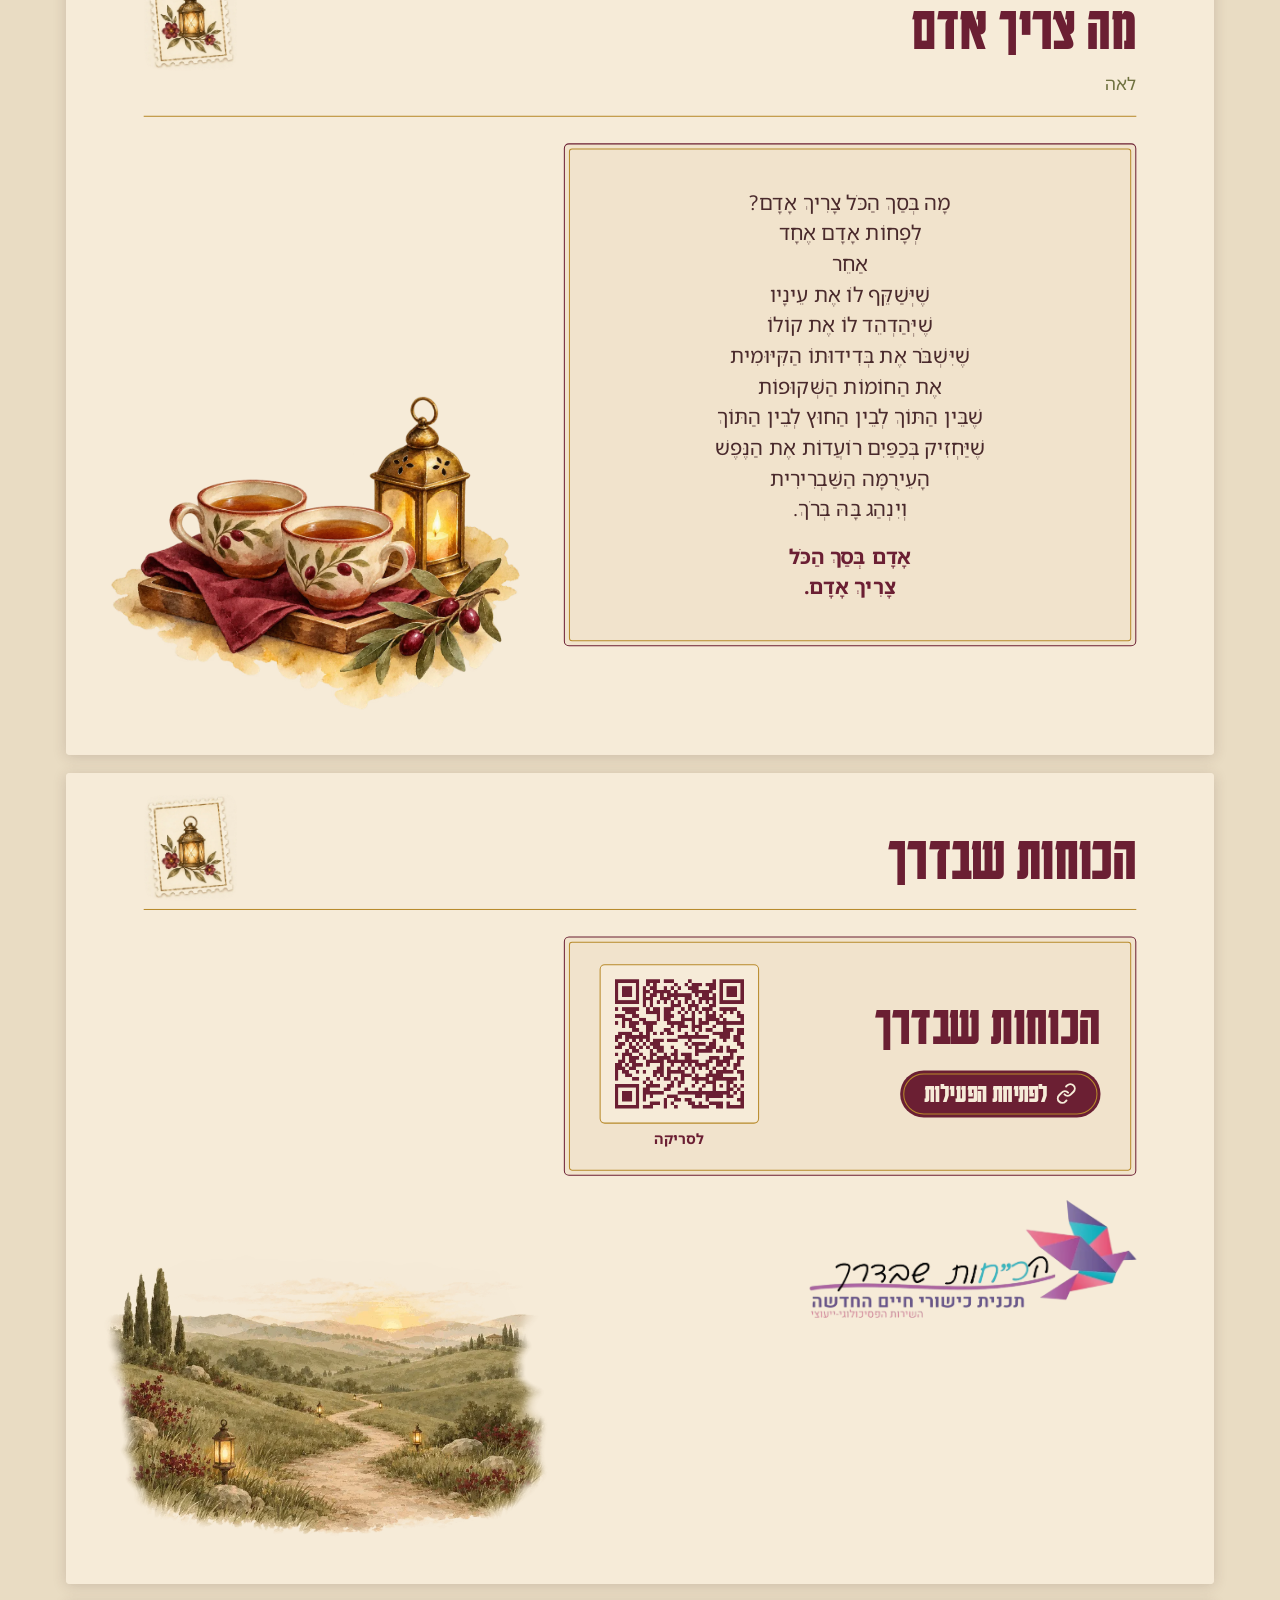
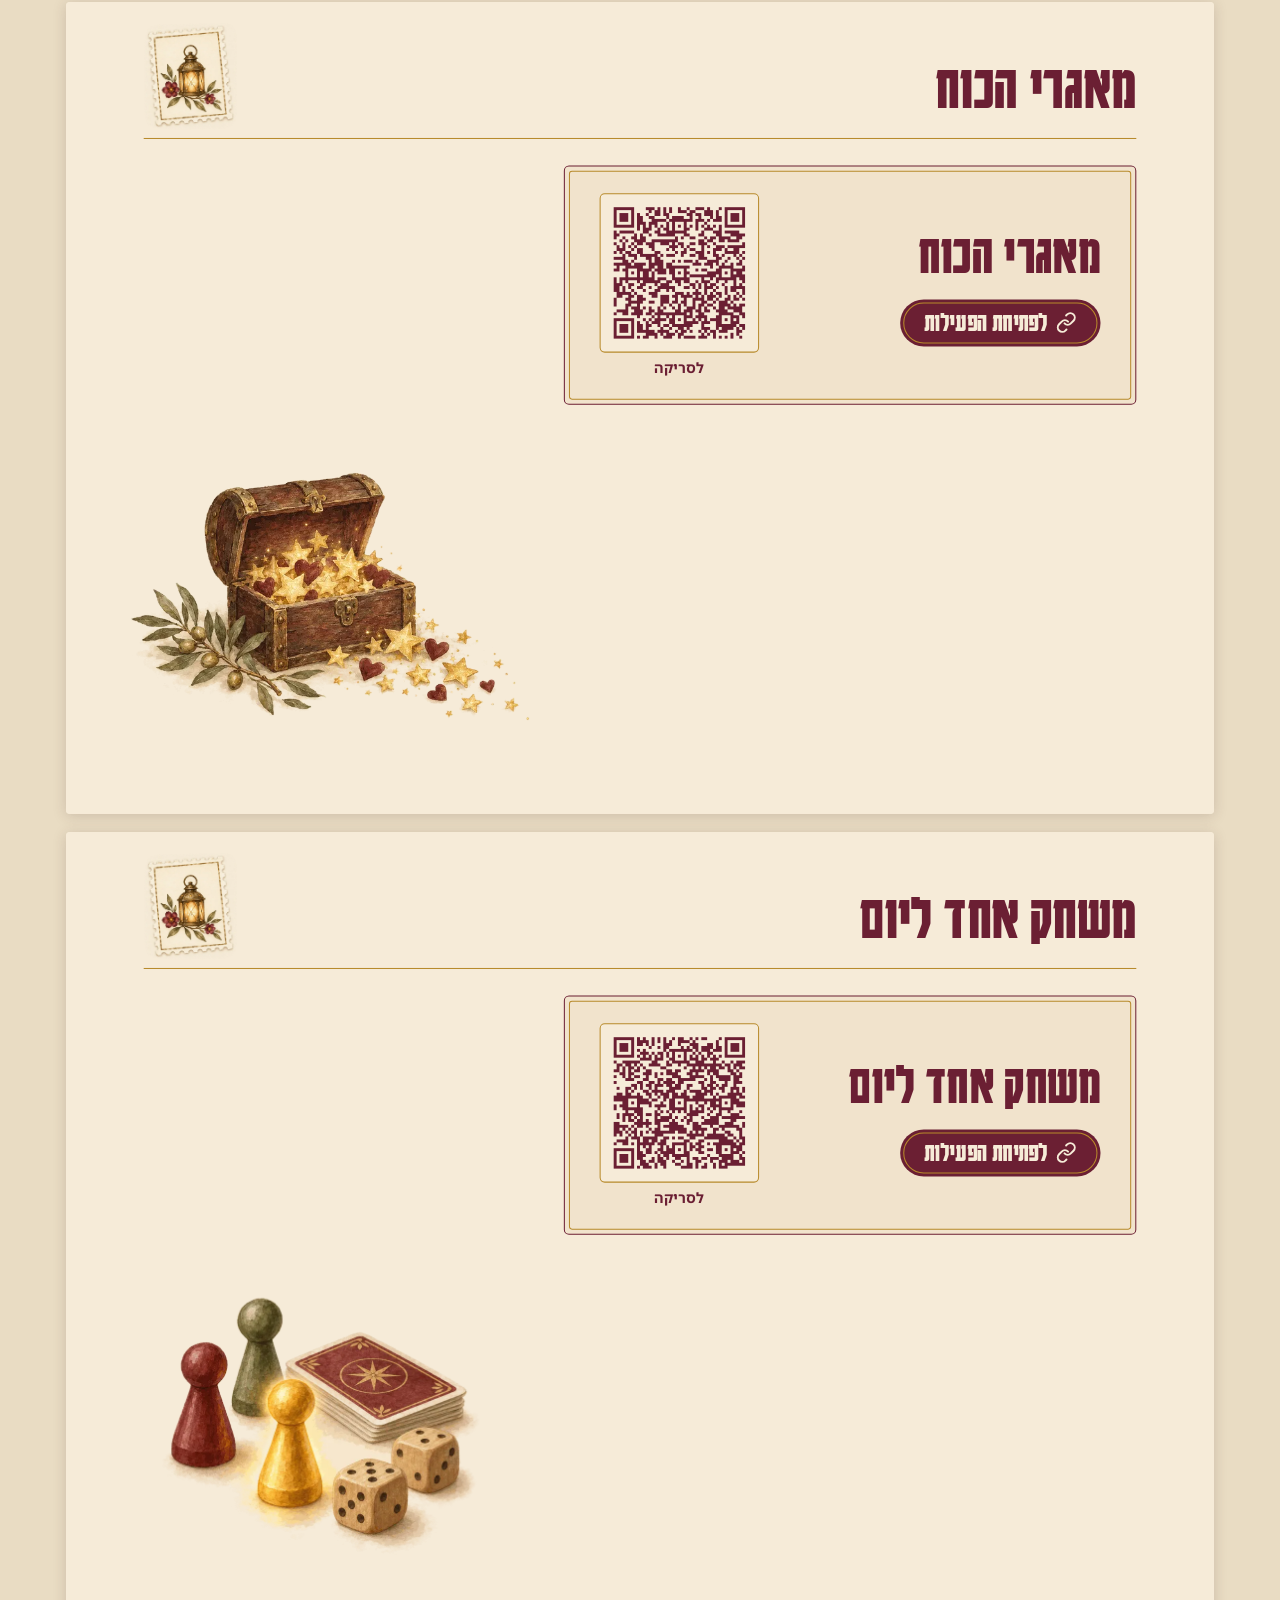
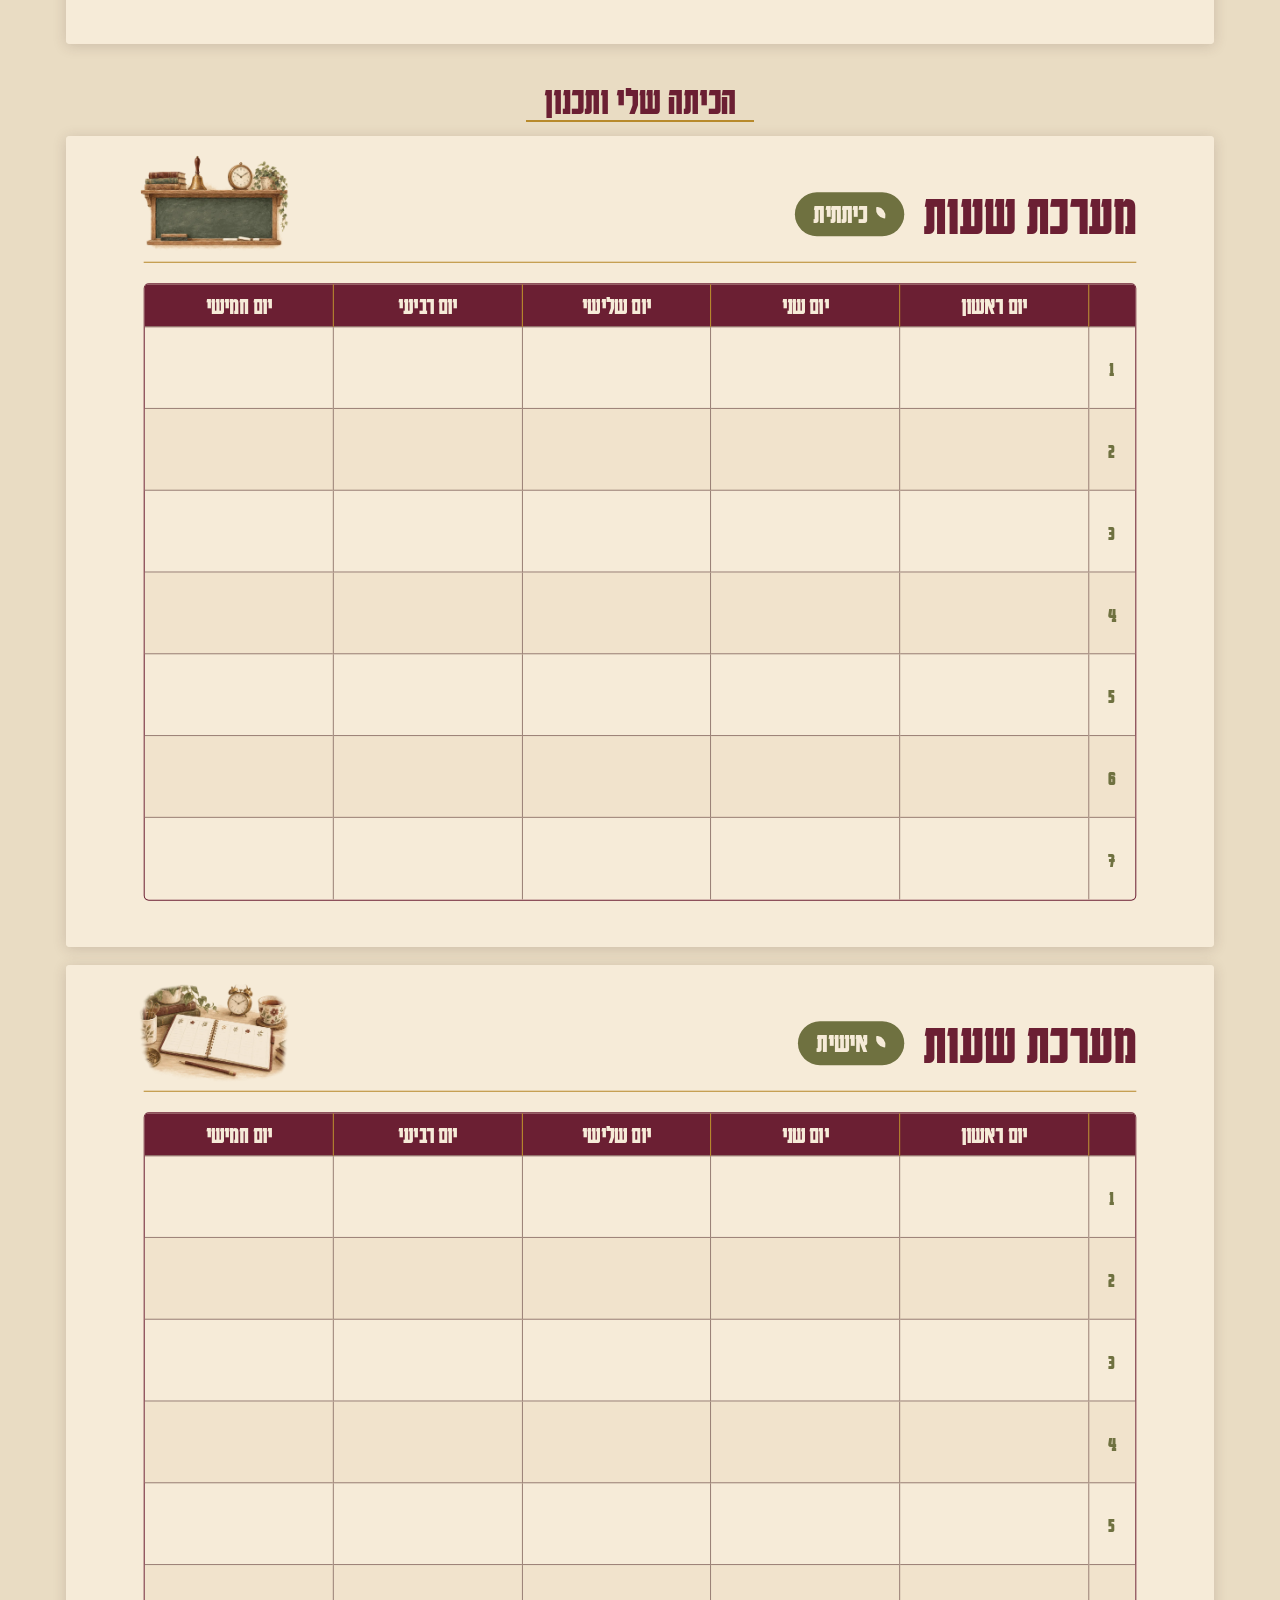
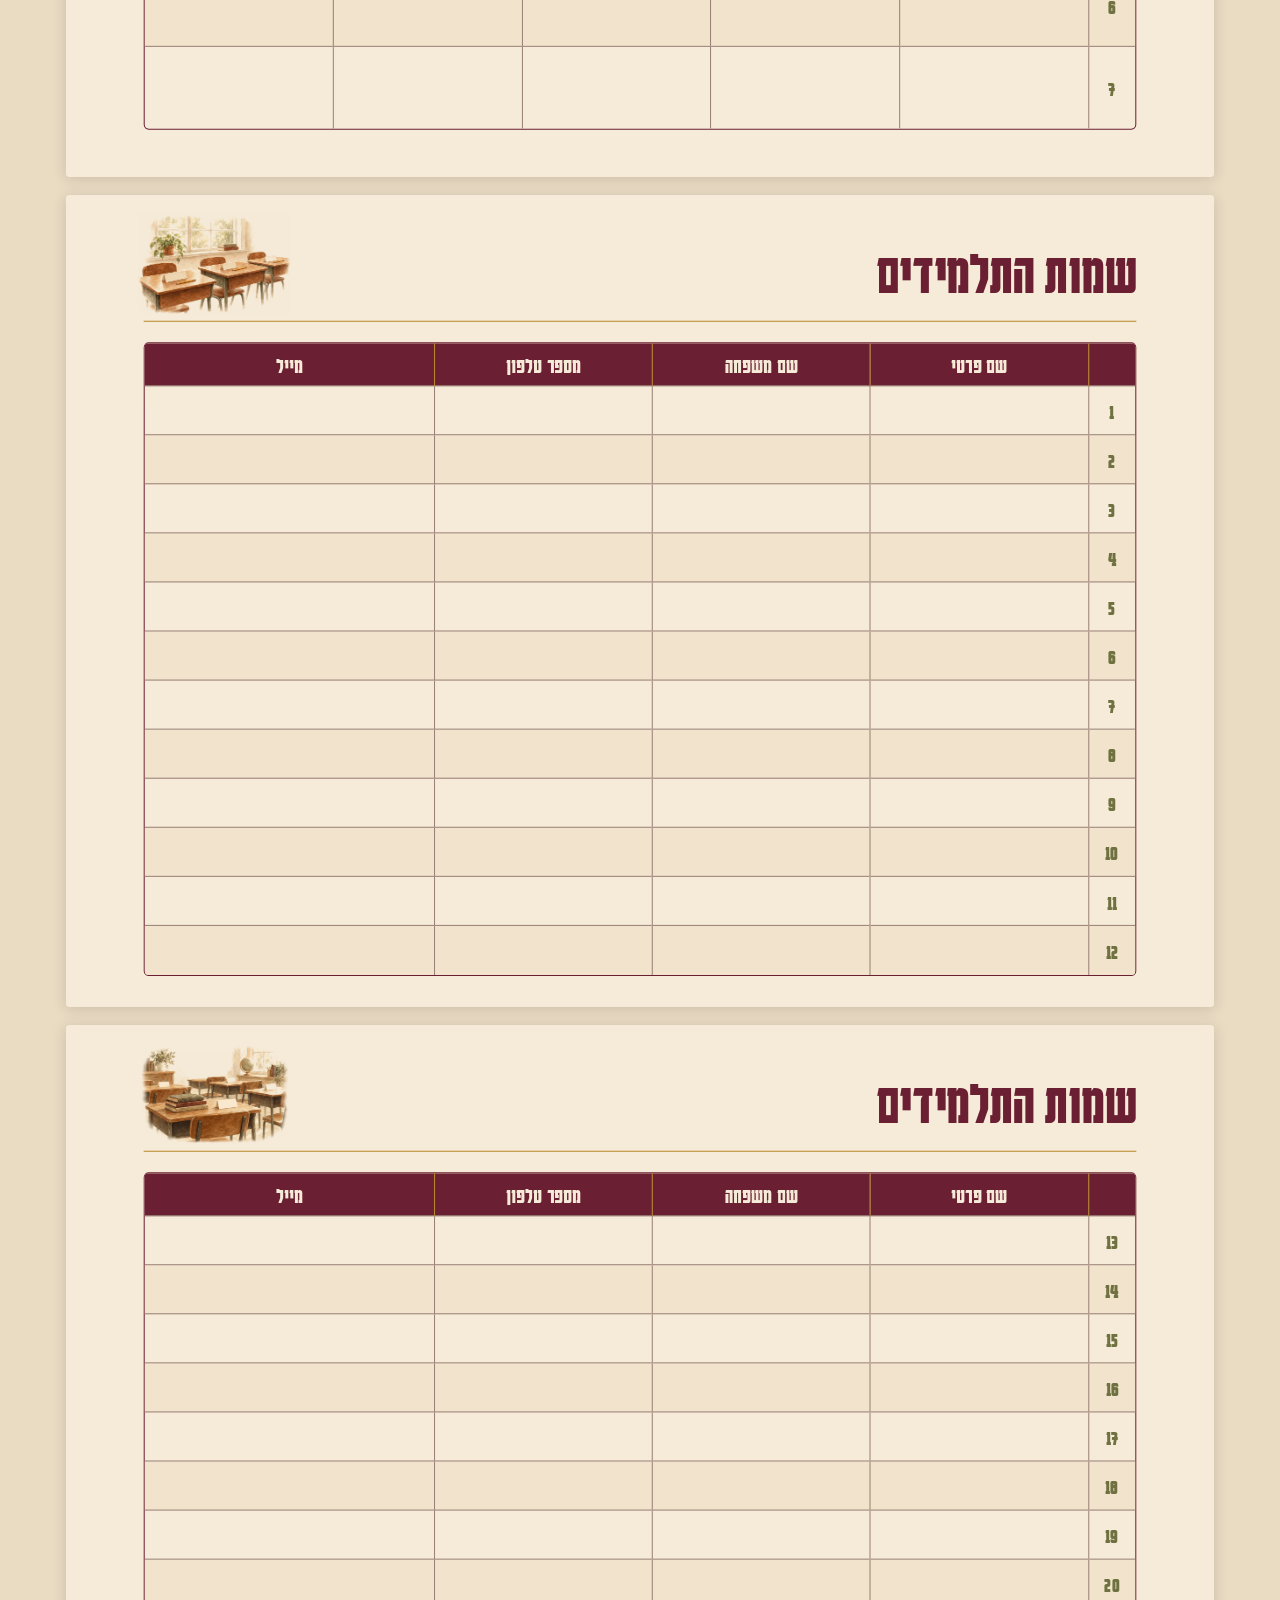
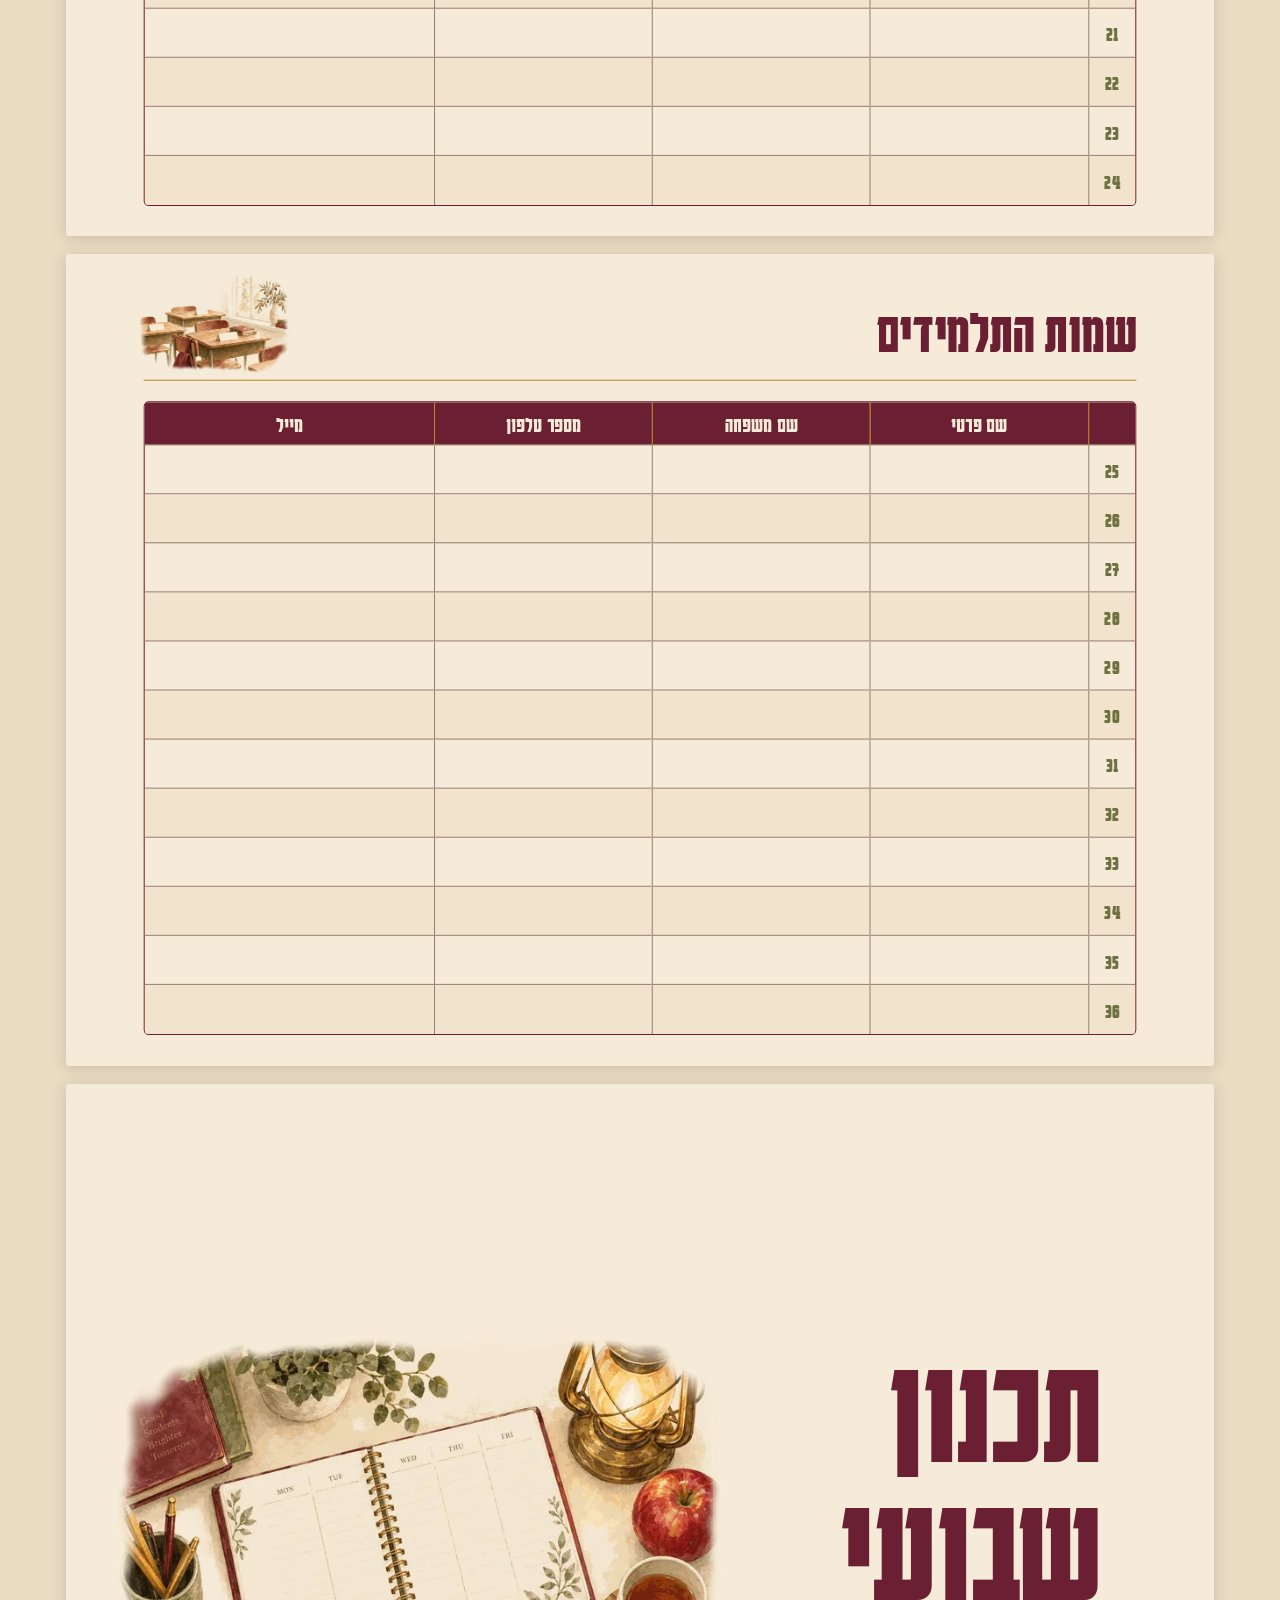
==== commit 75fbafed: "Cover title in the heading burgundy; single logo on the site's opening view; refreshed preview image" ====
--- a/meirim-et-hakochot-site/index.html
+++ b/meirim-et-hakochot-site/index.html
@@ -52,6 +52,7 @@
 .frame{position:relative;width:100%;aspect-ratio:1123/794;overflow:hidden;border-radius:4px;box-shadow:0 2px 14px rgba(74,42,44,.18);background:#f6ebd8}
 .scaler{position:absolute;top:0;right:0;width:1123px;height:794px;transform-origin:top right}
 footer{text-align:center;padding:24px 16px 40px;font-size:14px;color:#595b30}
+@media screen{.print-only{display:none}}
 @page{size:1123px 794px;margin:0}
 @media print{html,body{background:#fff}.bar,nav.toc,.hint,.credit,.ch,footer{display:none!important}main{max-width:none;margin:0;padding:0}.sheet{margin:0;break-after:page;break-inside:avoid}.sheet:last-of-type{break-after:auto}.frame{width:1123px;height:794px;aspect-ratio:auto;border-radius:0;box-shadow:none}.scaler{transform:none!important}*{-webkit-print-color-adjust:exact;print-color-adjust:exact}}
 @media (max-width:600px){.bar h1{font-size:24px} .btn{padding:0 12px;font-size:14px} .ch{font-size:32px}}
@@ -73,7 +74,7 @@
 <img src="img/a8a3c71fea267fa14e63f6dec1b5bc2f.webp" alt="איור בצבעי מים: פנקס פתוח ועט, פנס דולק, ודרור על ענף פורח" style="position: absolute; left: 0; top: 0; width: 1054px; height: 794px">
 <div aria-hidden="true" style="position: absolute; left: 0; right: 0; top: 0; height: 14px; background: repeating-linear-gradient(120deg, #6b1f33 0 18px, #f6ebd8 18px 28px, #6f7140 28px 46px, #f6ebd8 46px 56px)"></div>
 <div style="position: absolute; right: 76px; top: 66px; width: 500px; display: flex; flex-direction: column; align-items: flex-start">
-<h1 style="margin: 0; font-family: 'Karantina','Noto Sans Hebrew',sans-serif; font-weight: 700; color: #7d1e18; line-height: 0.88; white-space: nowrap">
+<h1 style="margin: 0; font-family: 'Karantina','Noto Sans Hebrew',sans-serif; font-weight: 700; color: #6b1f33; line-height: 0.88; white-space: nowrap">
 <span style="display: block; font-size: 150px">מאירים</span>
 <span style="display: block; font-size: 112px; margin-top: 2px">את הכוחות</span>
 </h1>
@@ -94,7 +95,7 @@
 </div>
 </div>
 </div>
-<img src="img/0325bfbca5e617ce3c45b16af20805c5.webp" alt="חני בלוי: ייעוץ, ליווי וצמיחה" style="position: absolute; right: 70px; bottom: 30px; width: 160px; height: 152px">
+<img class="print-only" src="img/0325bfbca5e617ce3c45b16af20805c5.webp" alt="חני בלוי: ייעוץ, ליווי וצמיחה" style="position: absolute; right: 70px; bottom: 30px; width: 160px; height: 152px">
 </div></div></div></section><section class="sheet" id="pg1" aria-label="פתיחה אישית"><div class="frame"><div class="scaler"><div dir="rtl" style="direction: rtl; position: relative; width: 1123px; height: 794px; box-sizing: border-box; background: #f6ebd8; color: #4a2a2c; font-family: 'Noto Sans Hebrew','Rubik',sans-serif; overflow: hidden">
 <img src="img/b7ec17ec30d6bbbf7b0265966126eb94.webp" alt="" aria-hidden="true" style="position: absolute; left: 44px; bottom: 110px; width: 420px; height: 280px">
 <div style="position: absolute; right: 110px; top: 96px; width: 560px">
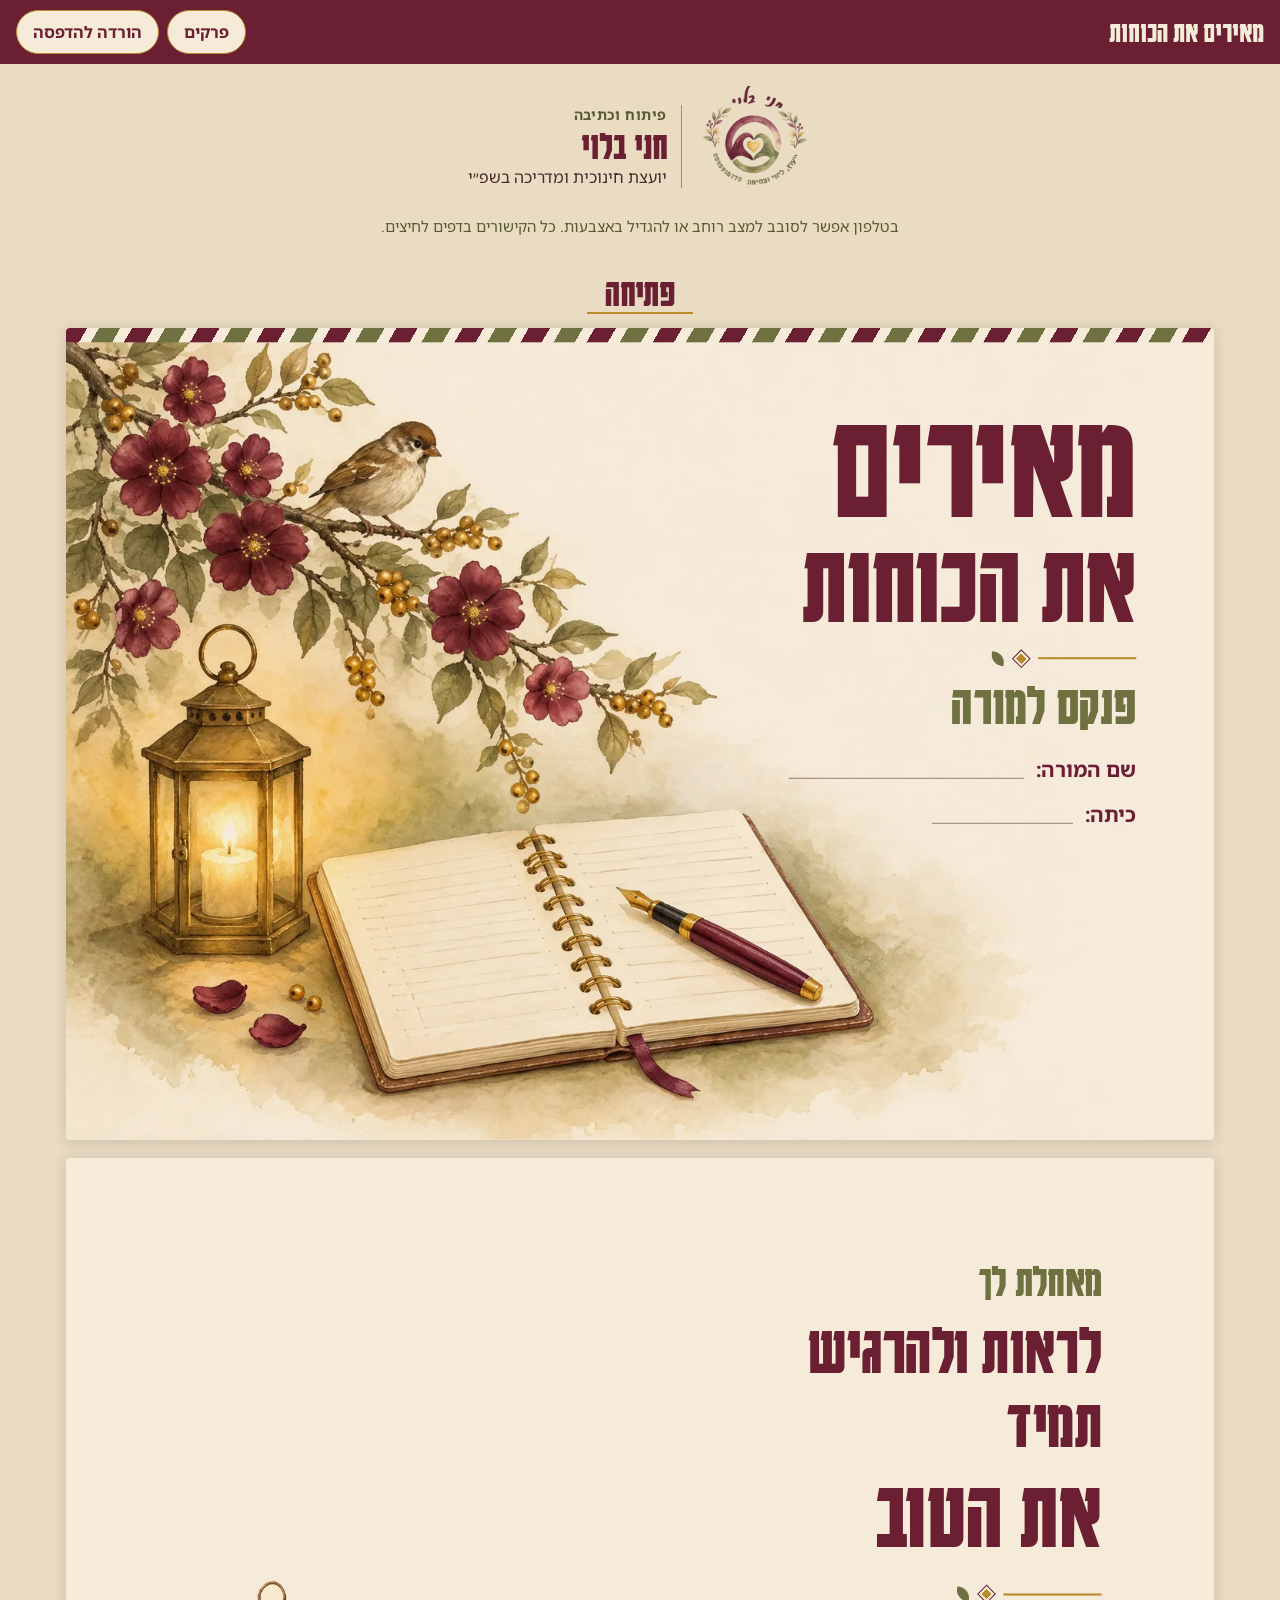
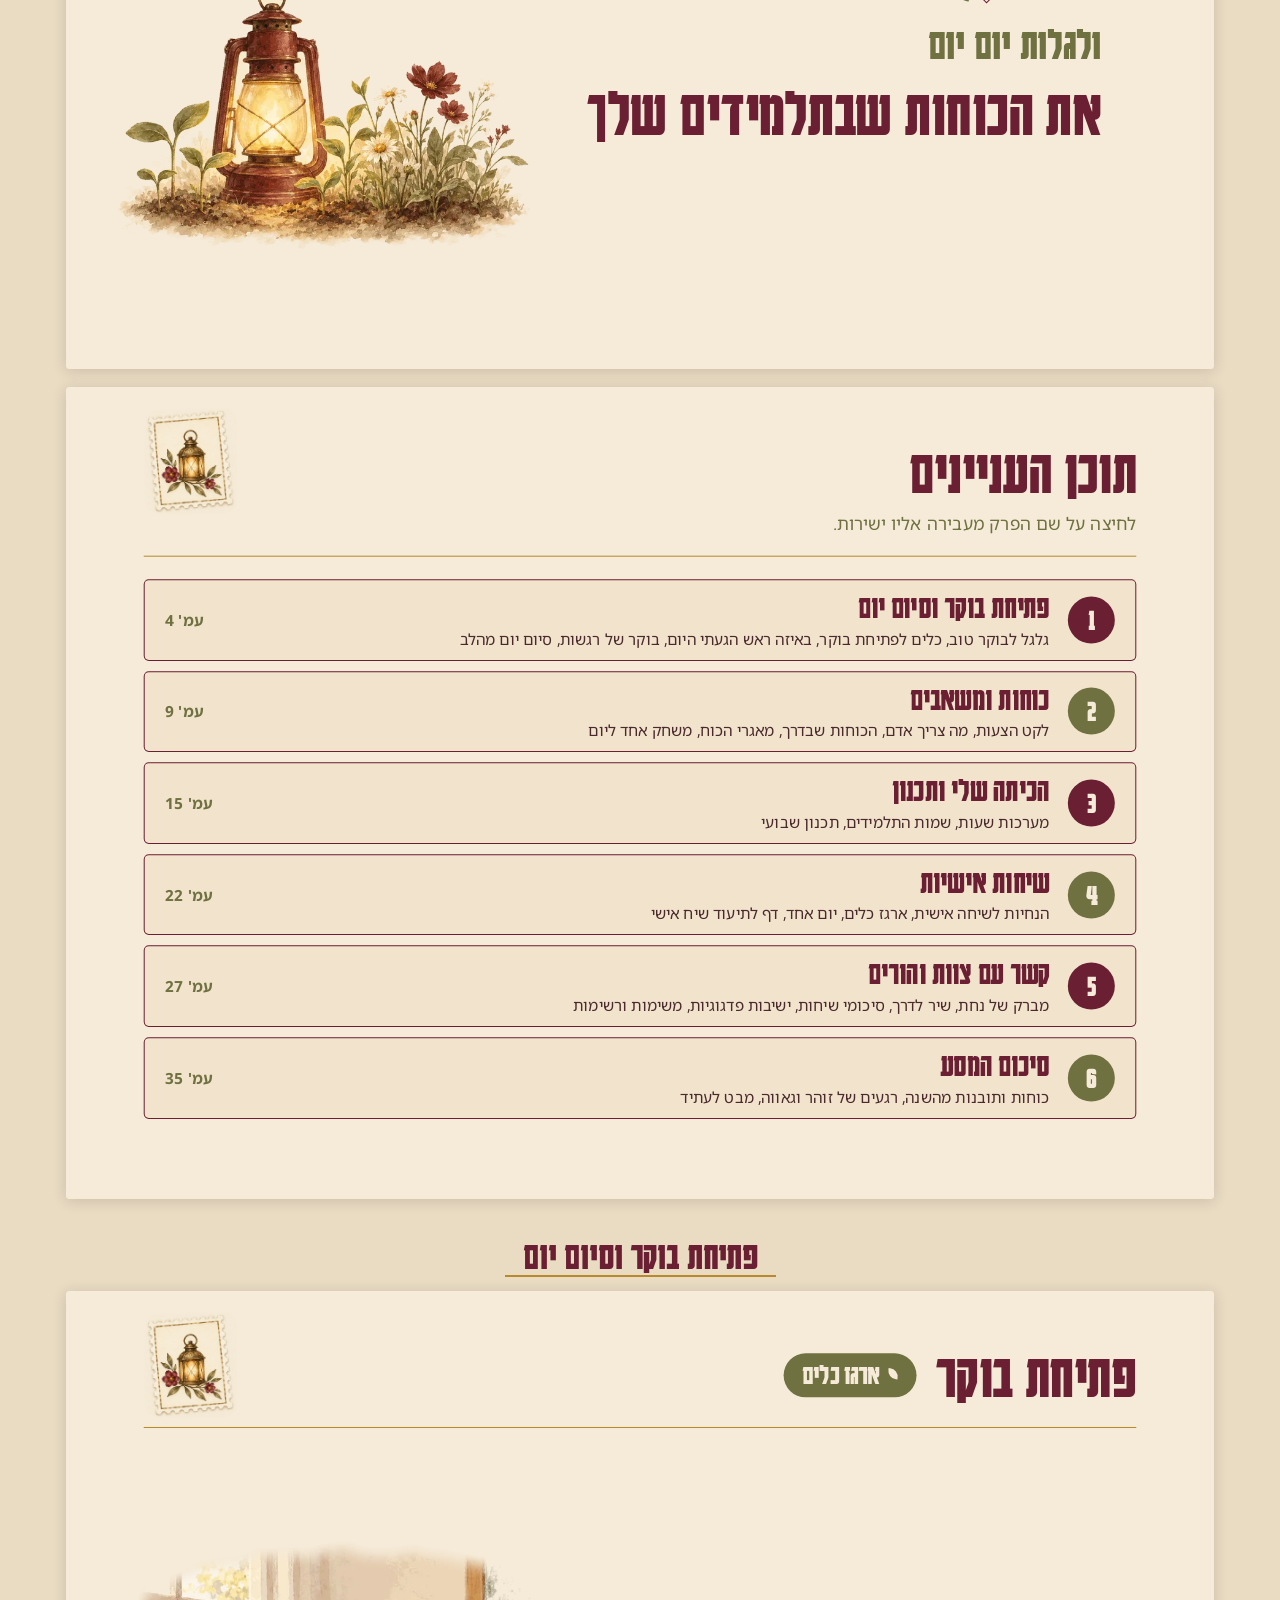
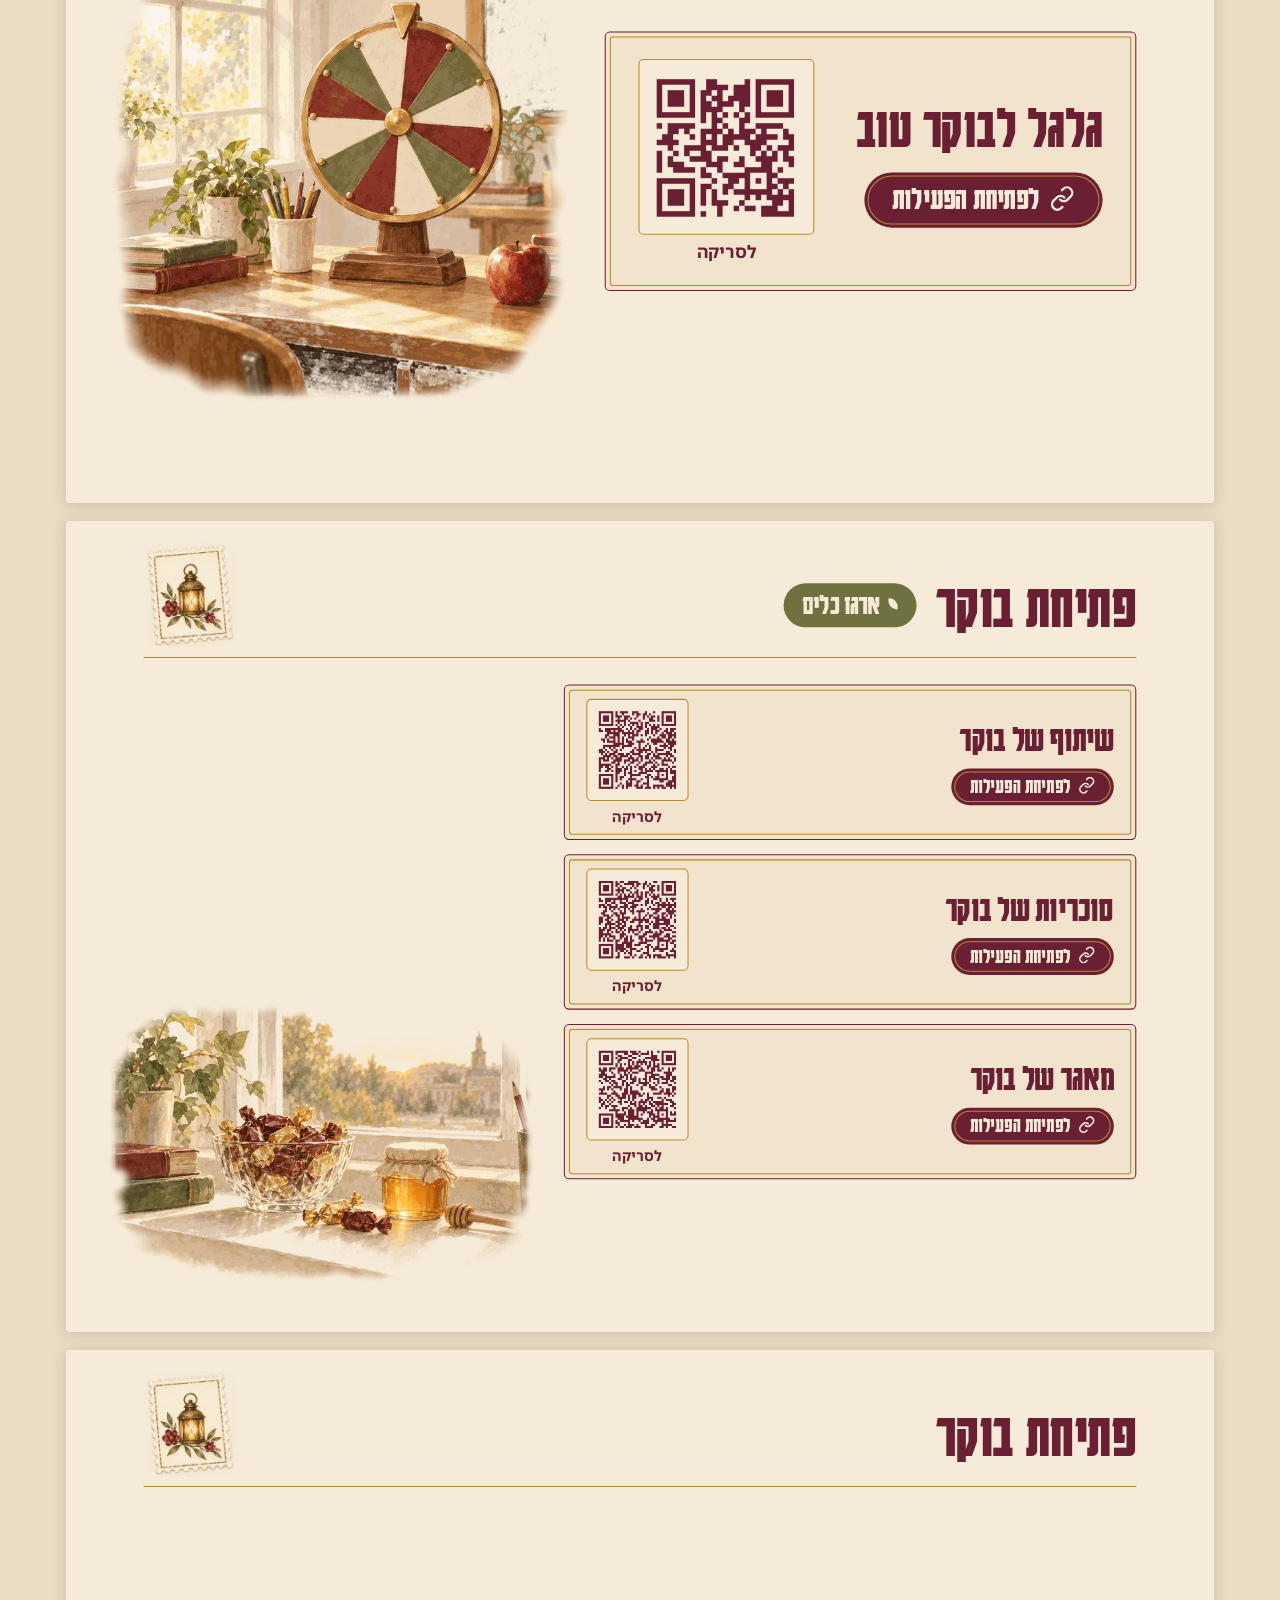
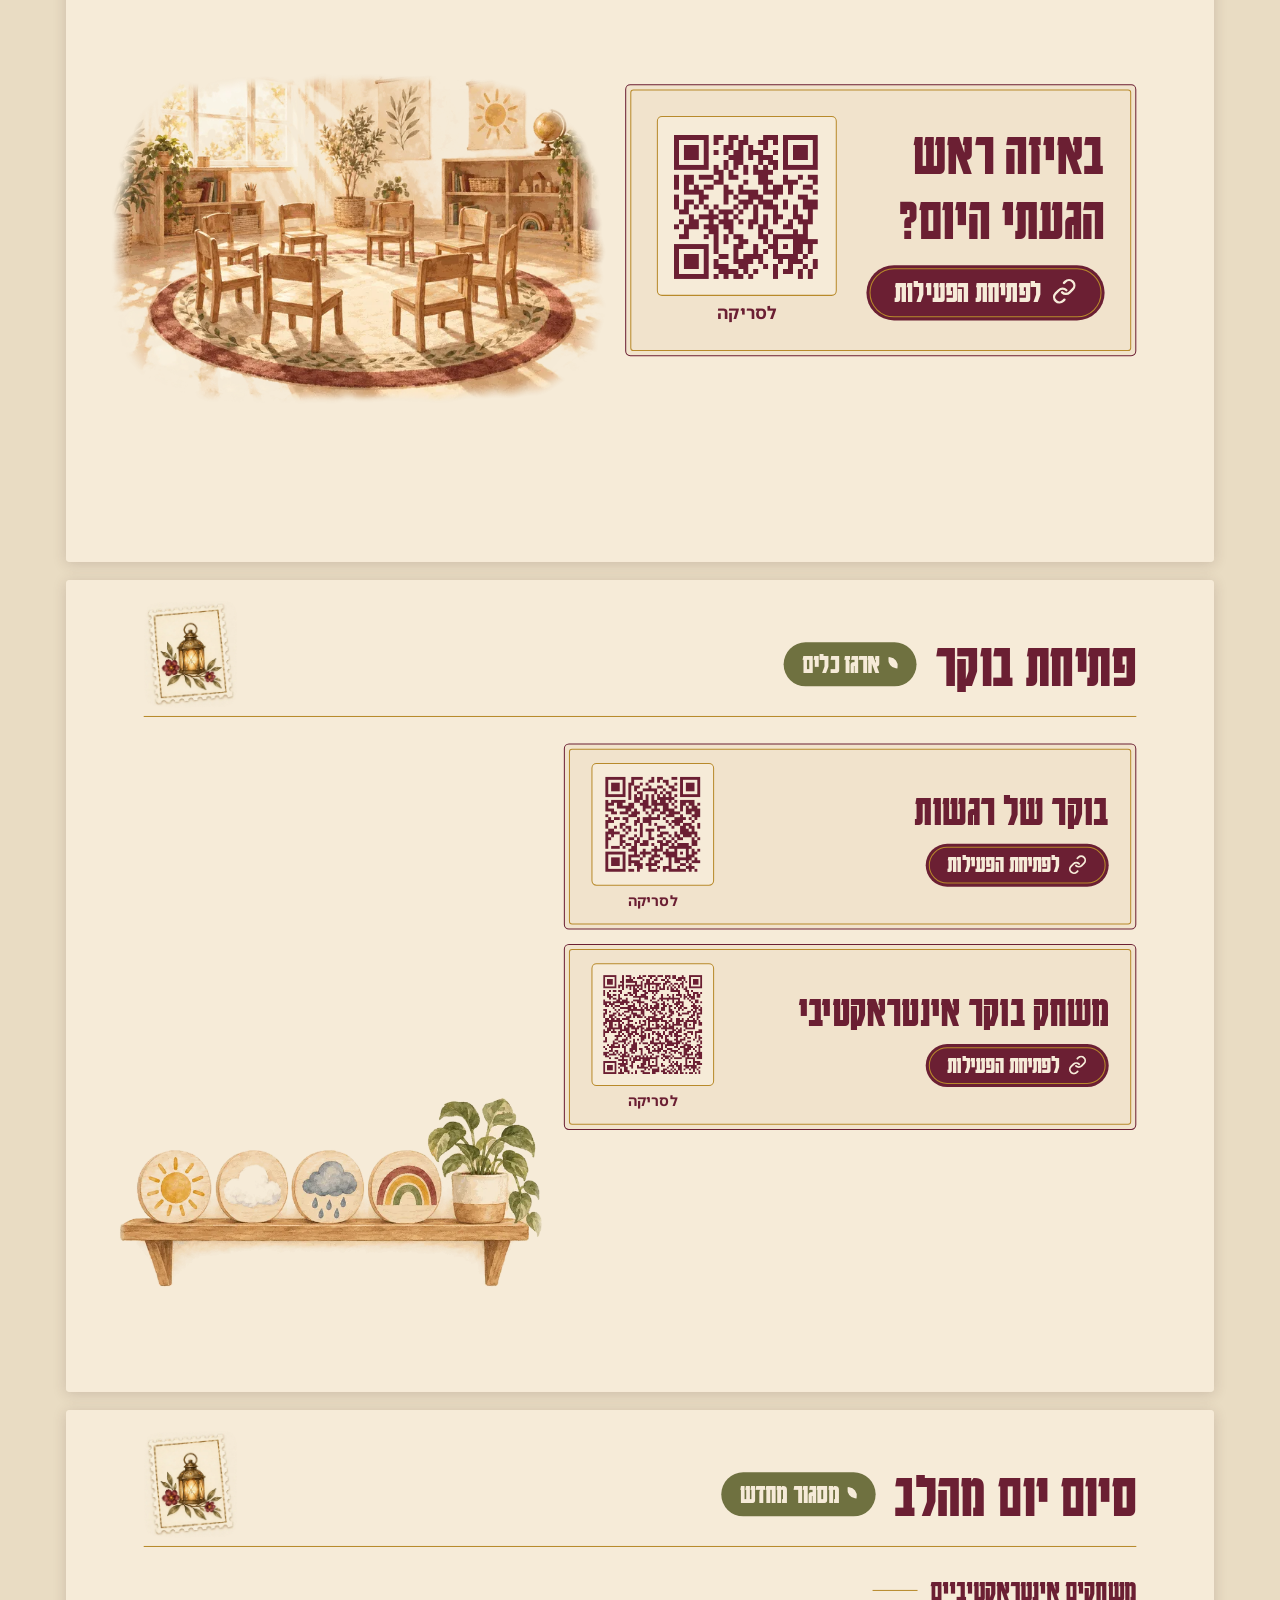
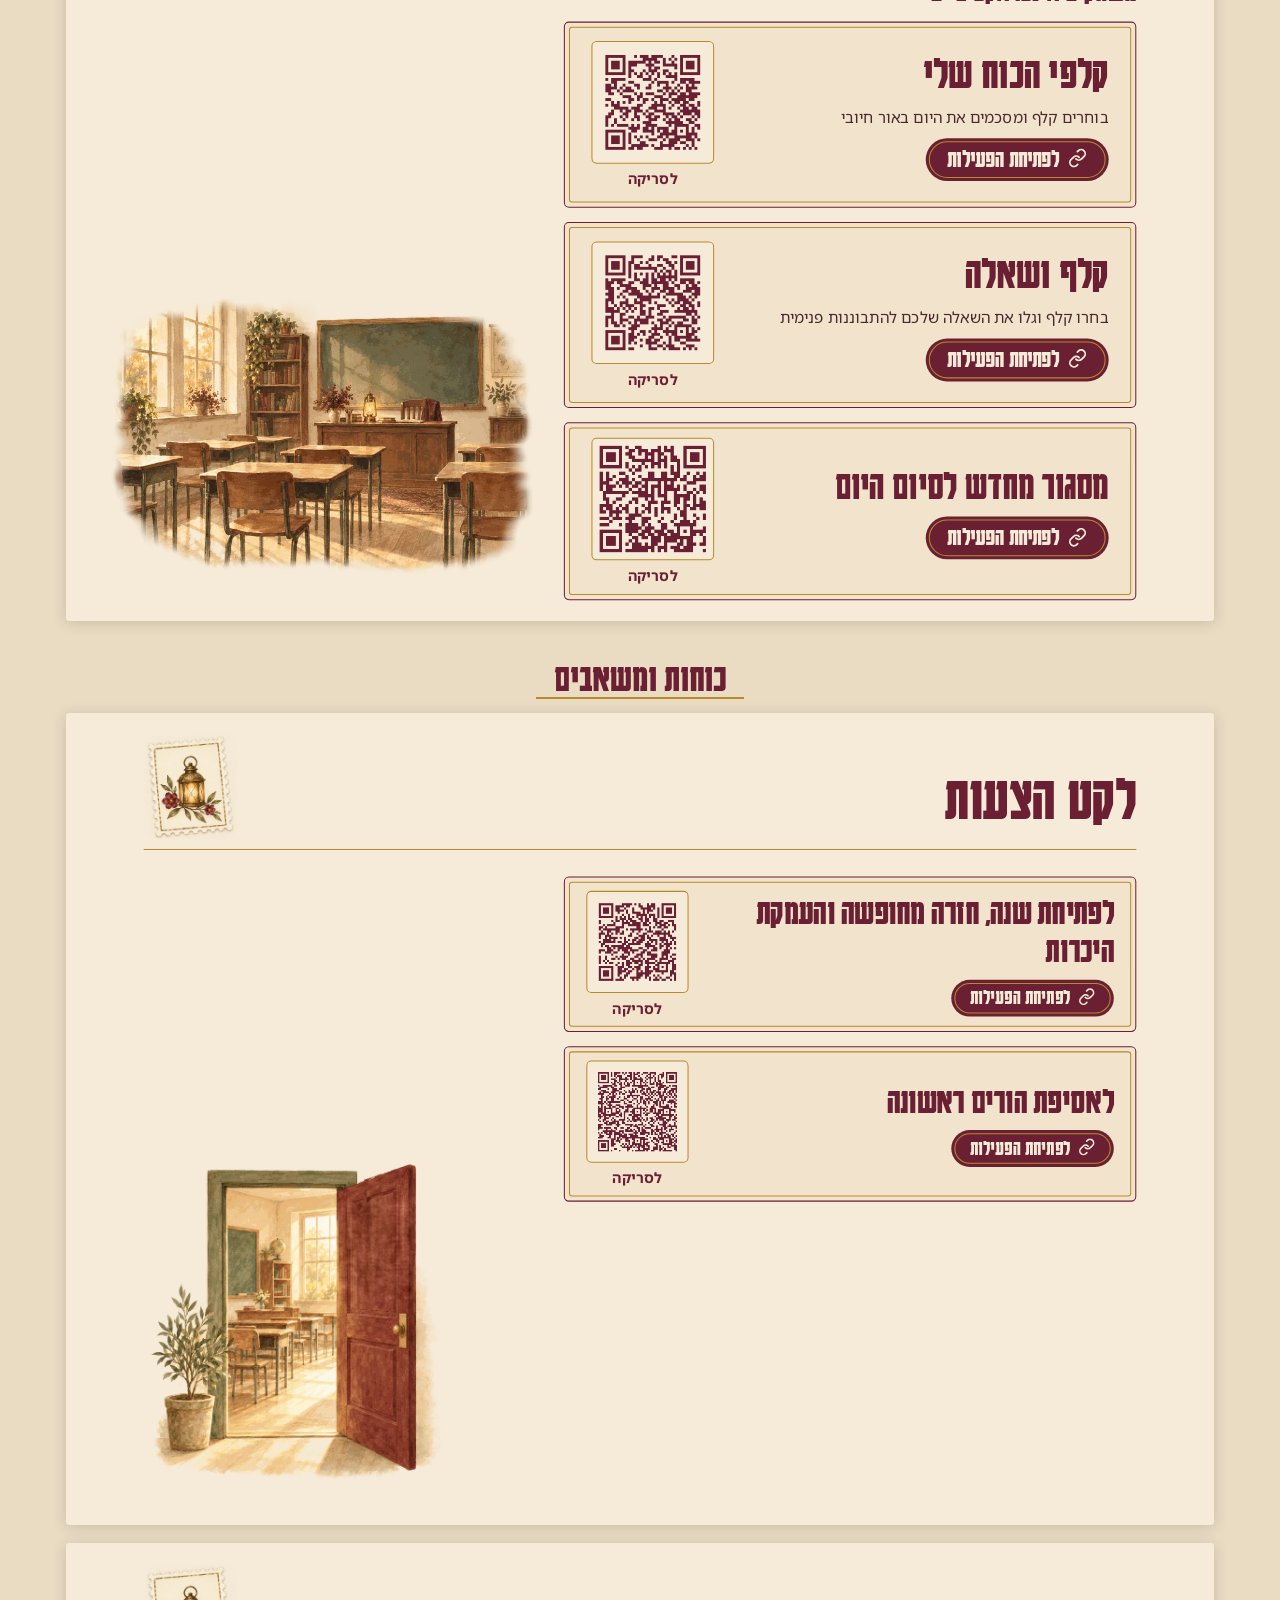
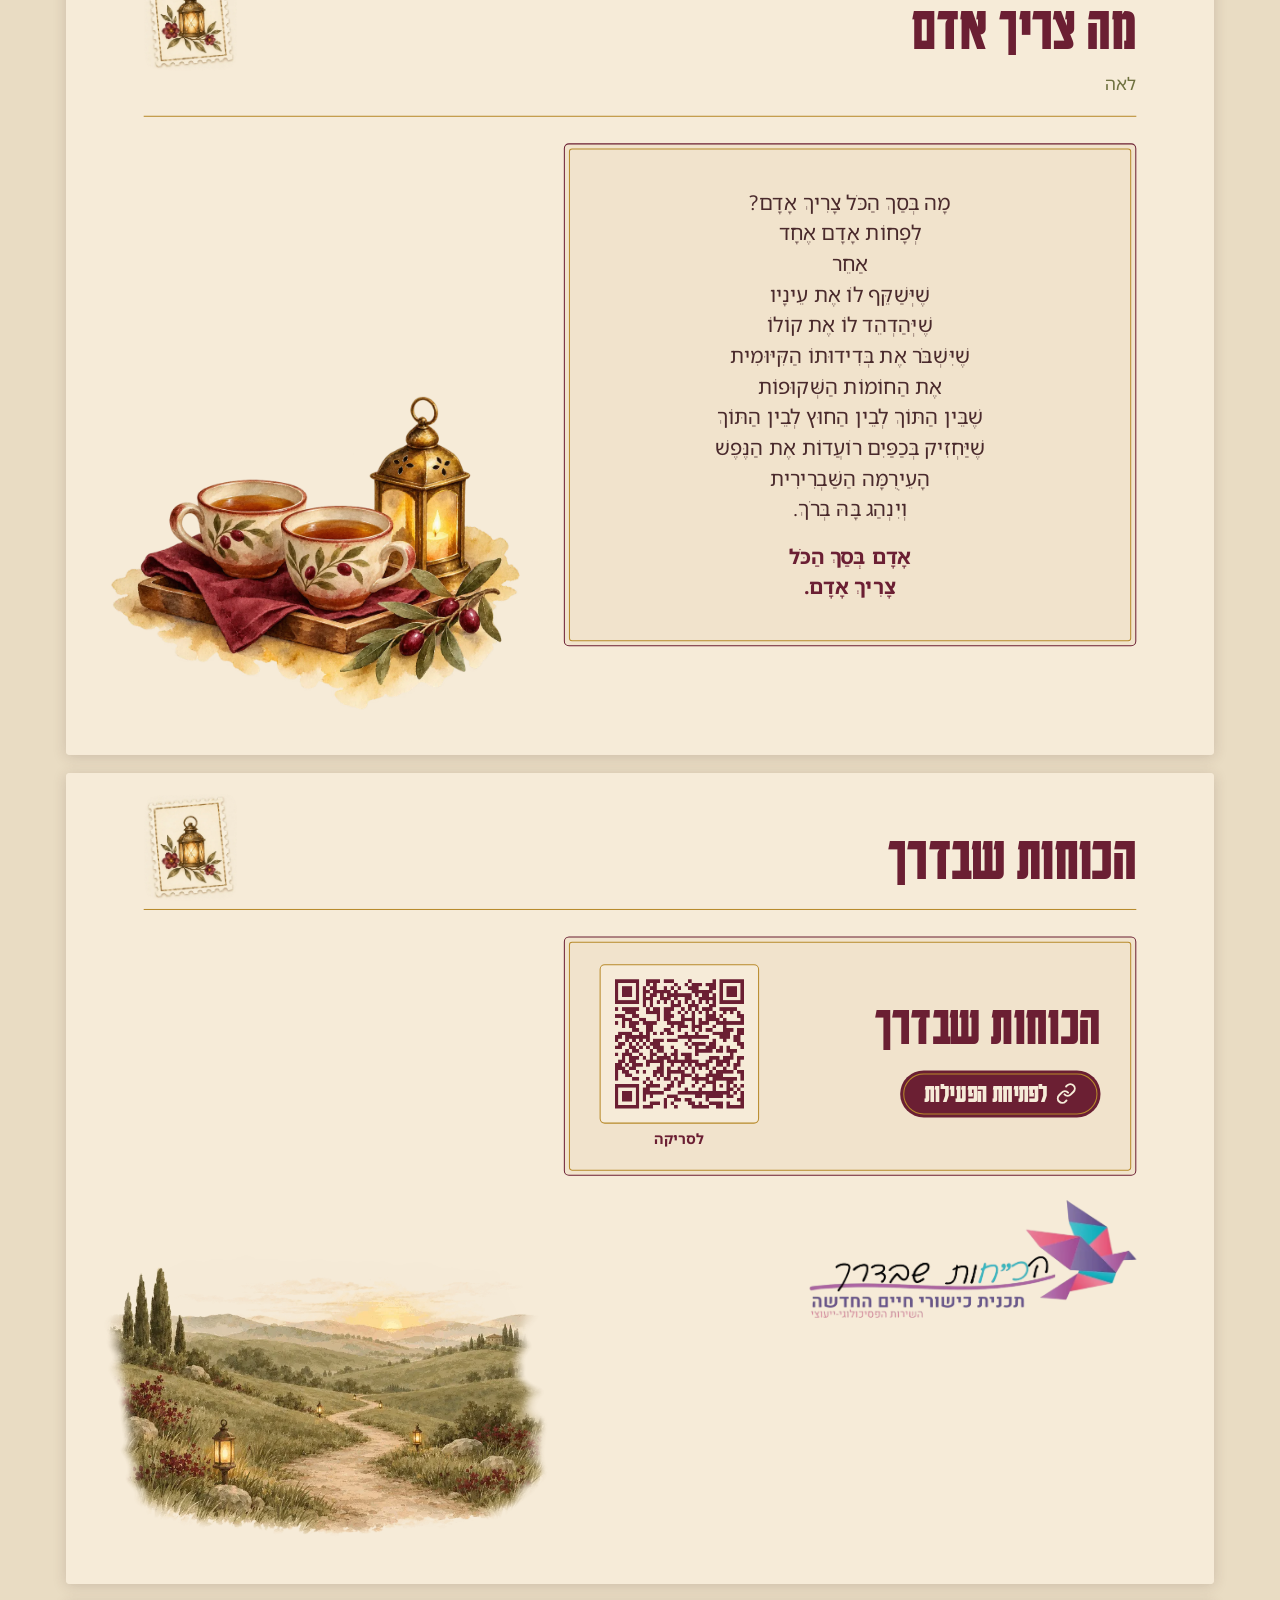
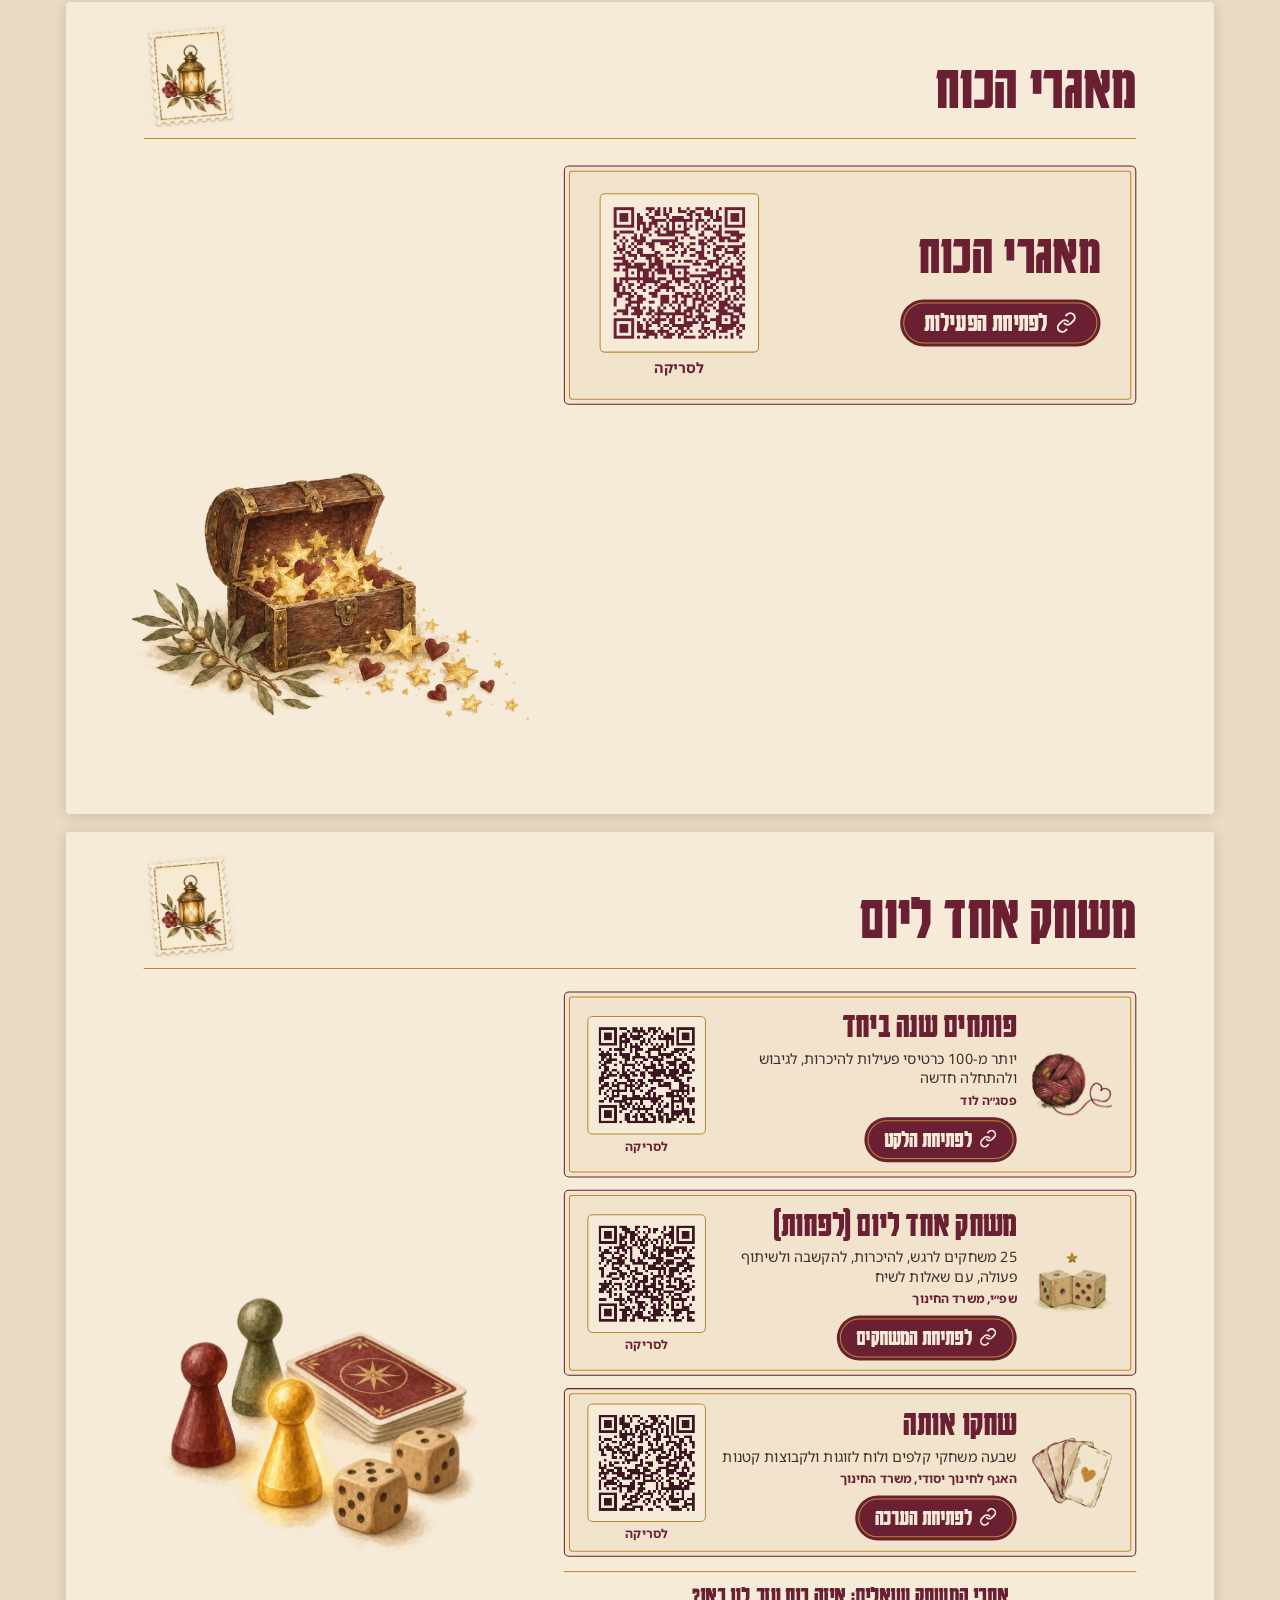
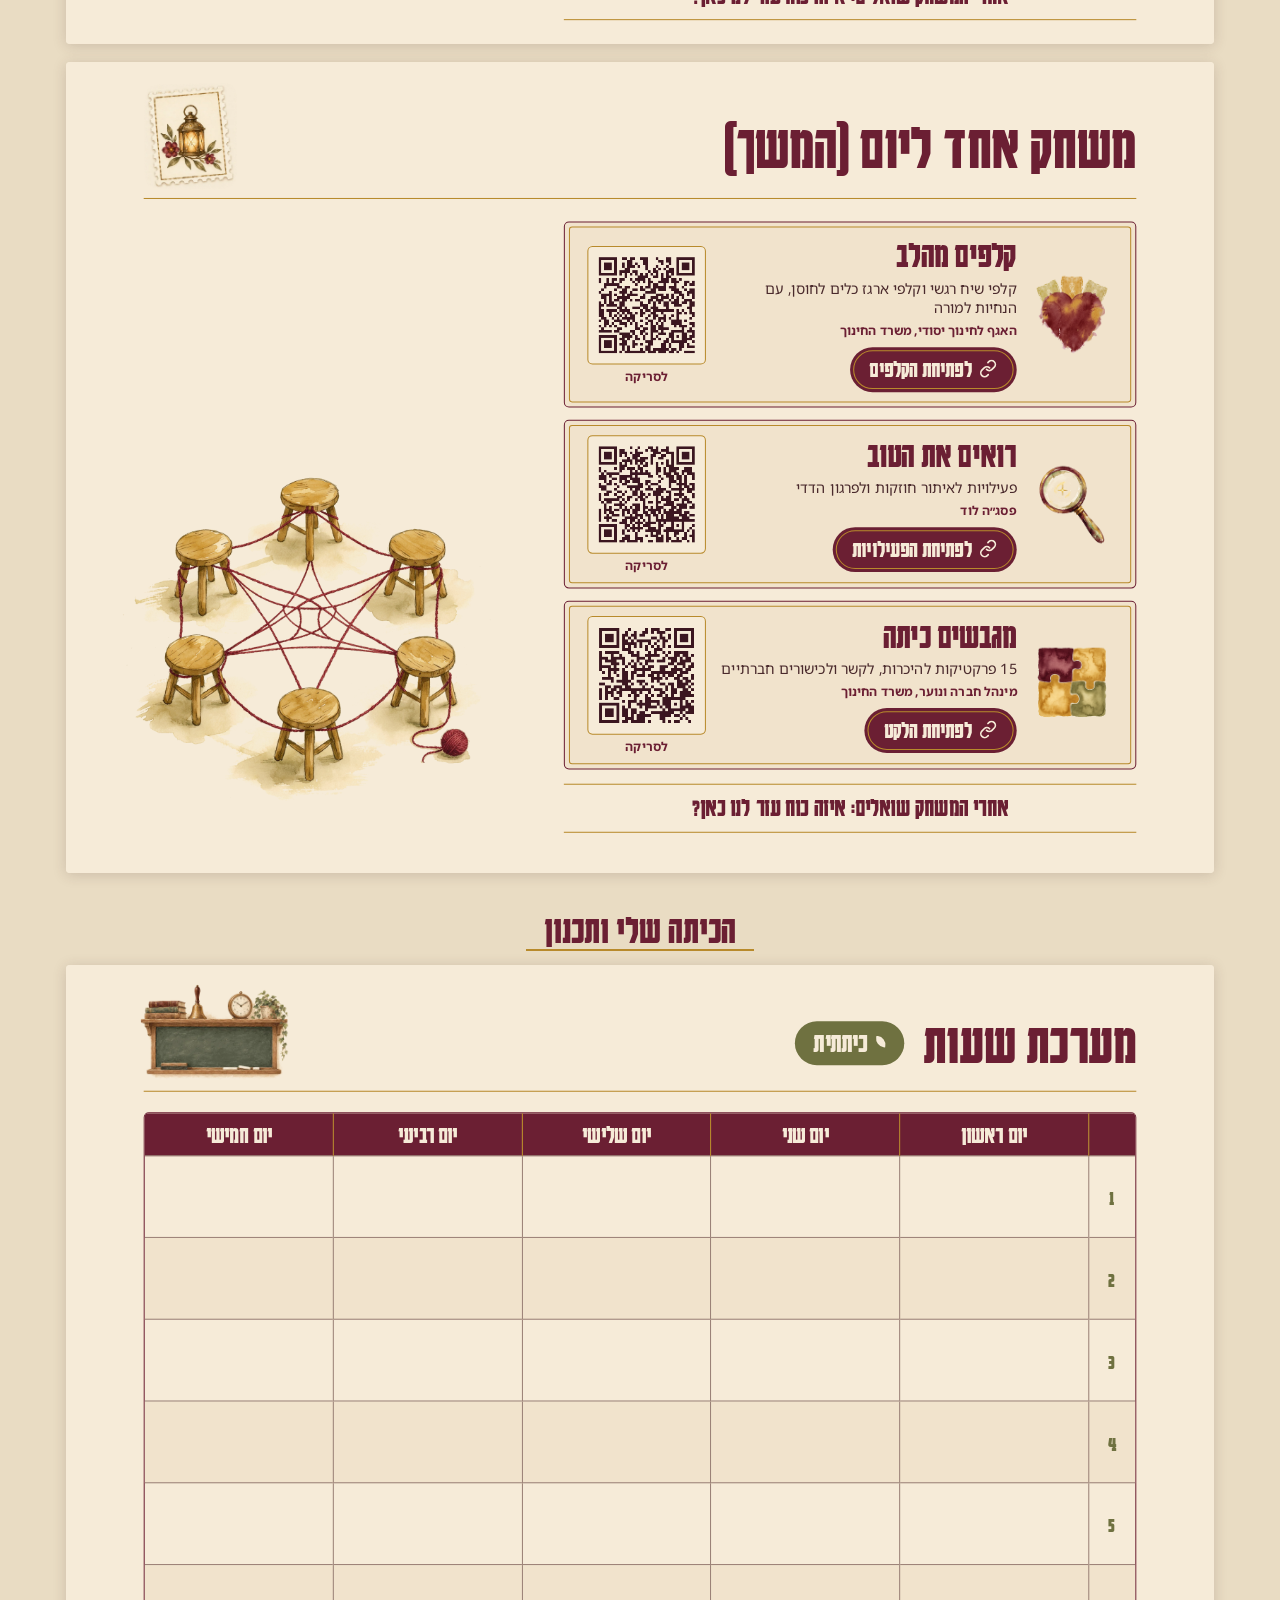
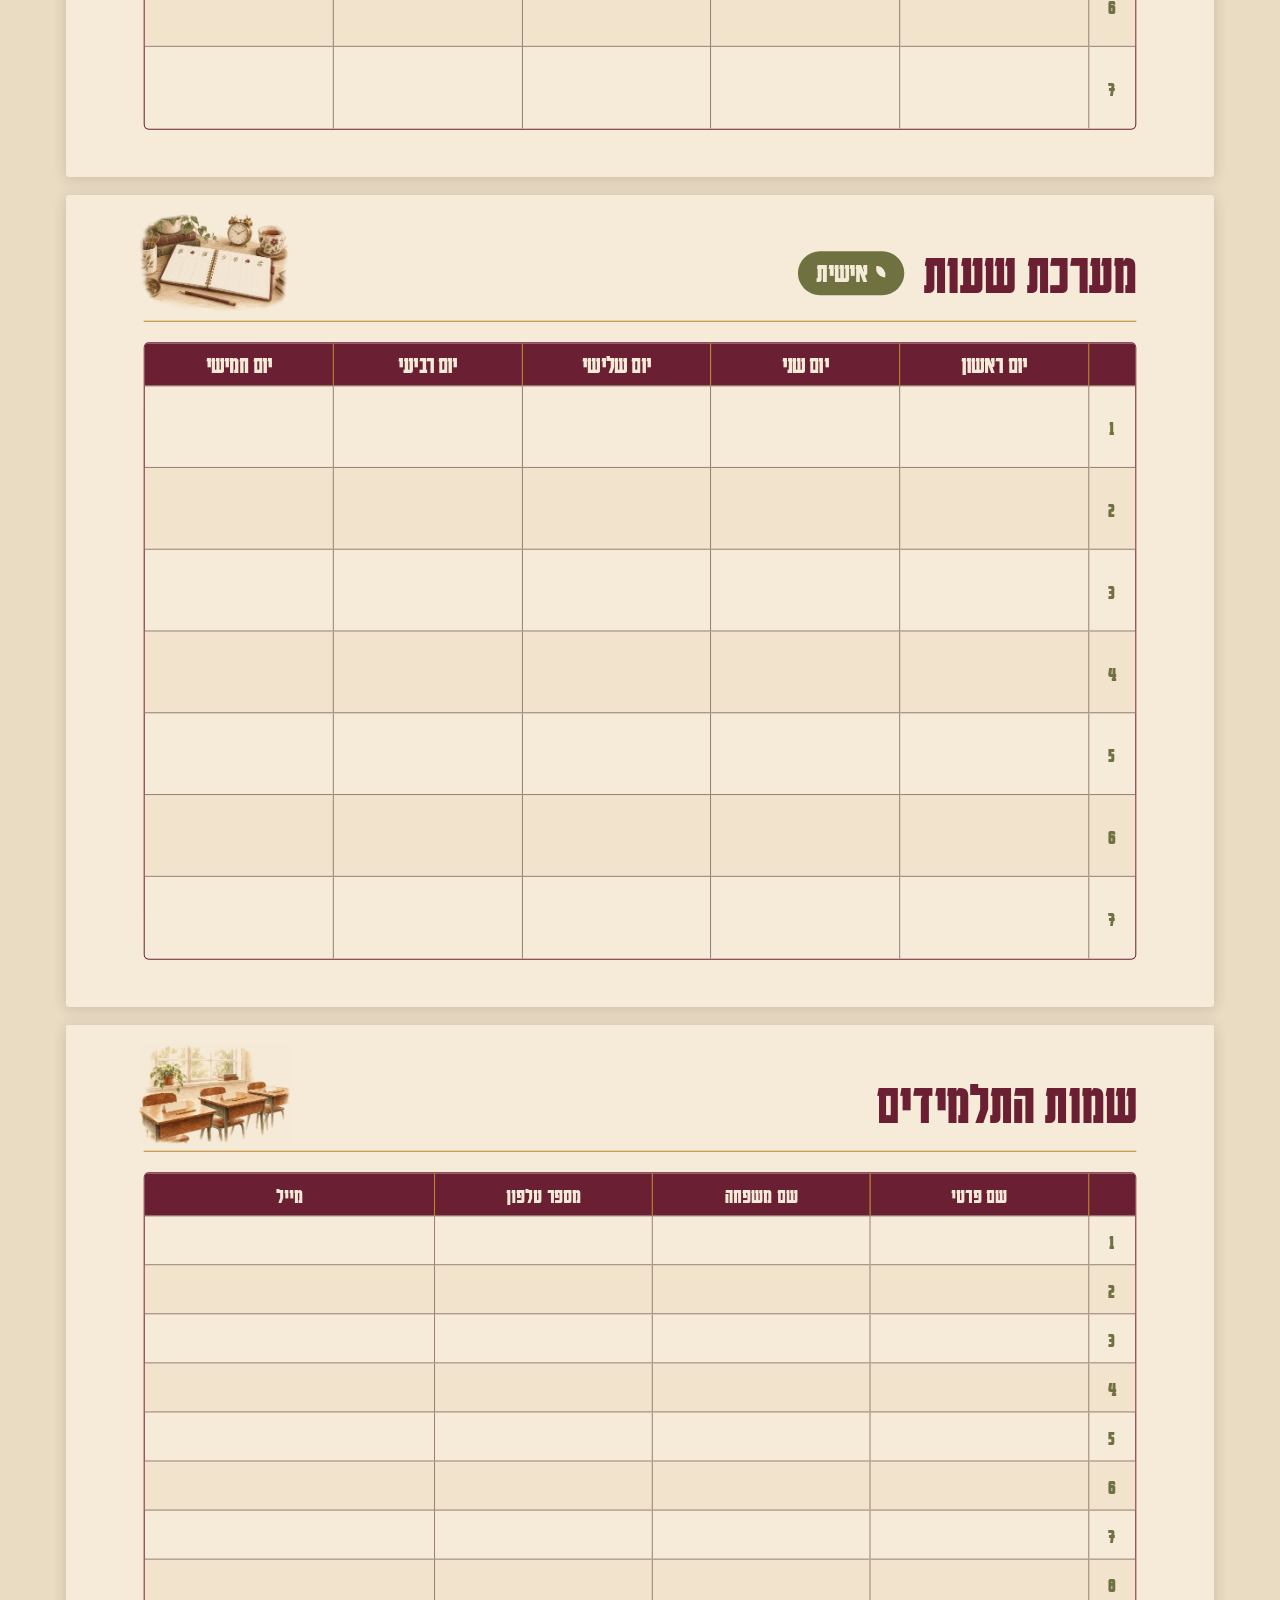
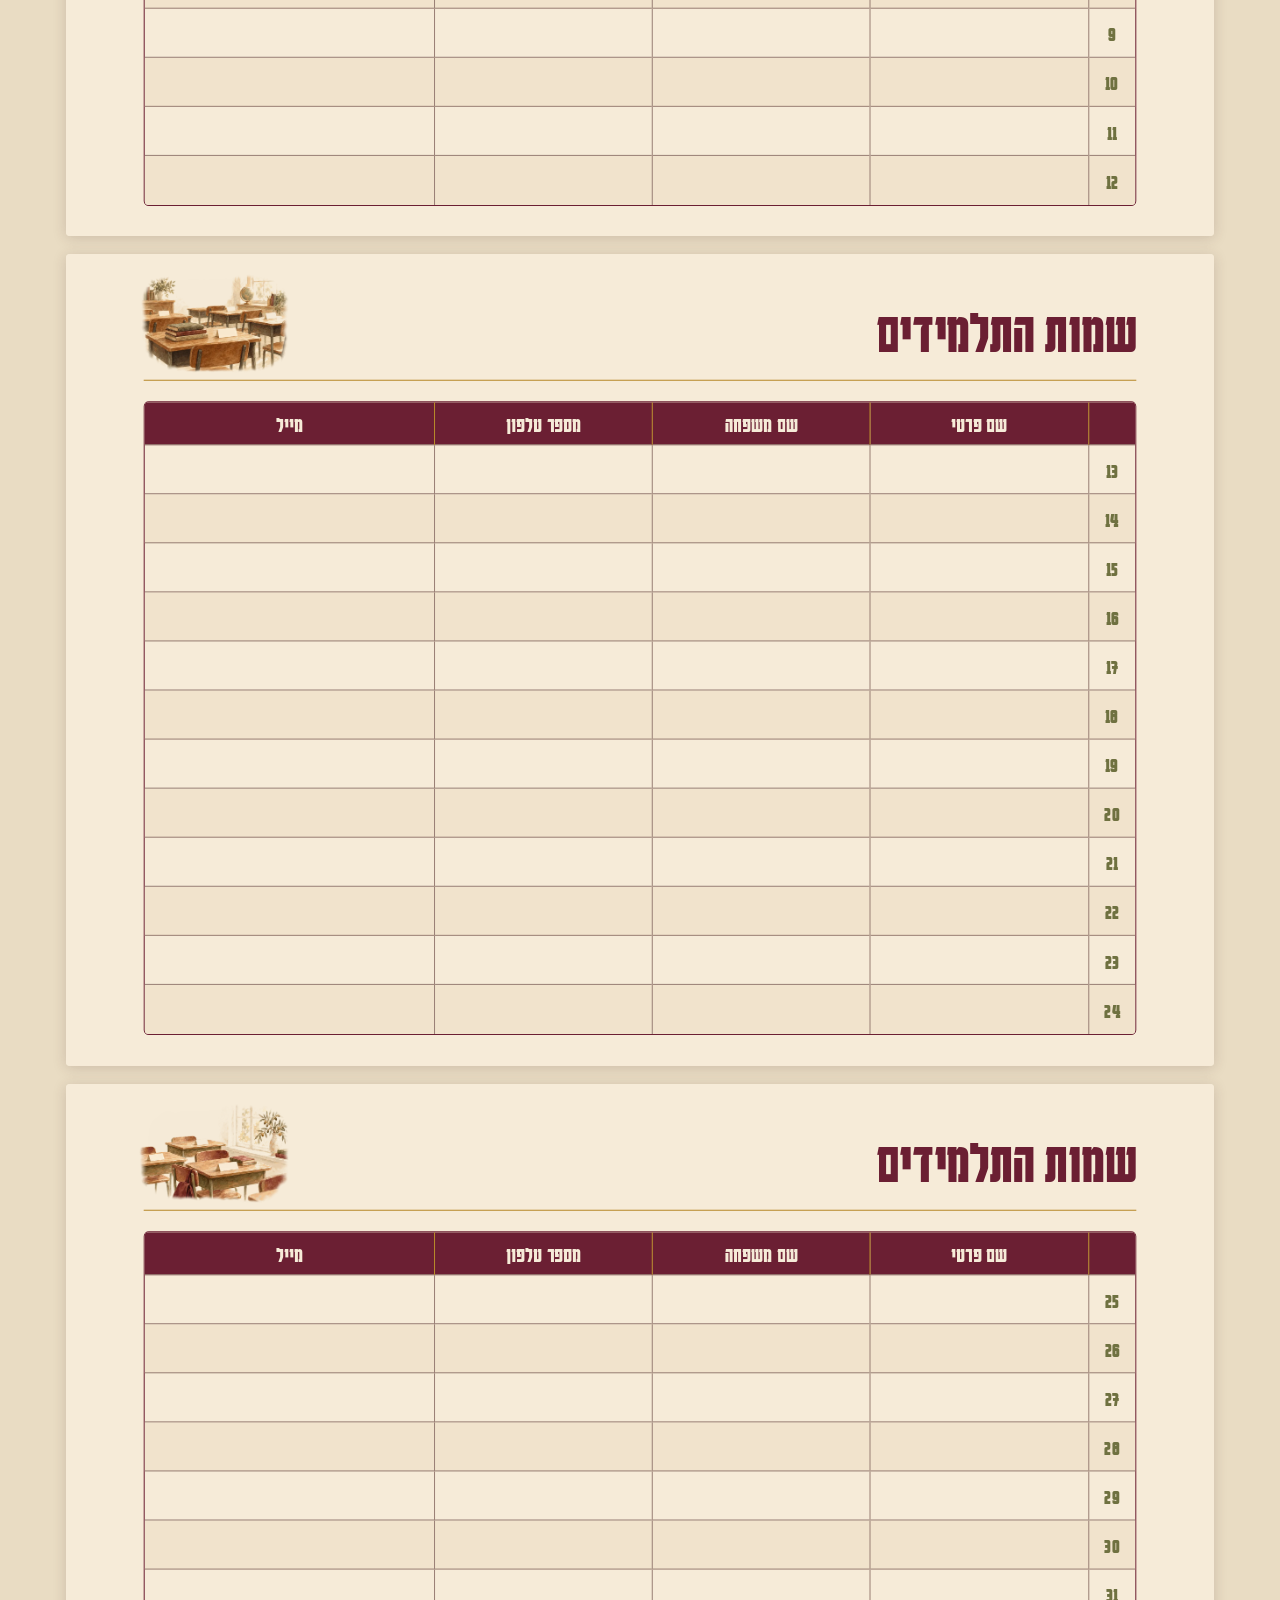
==== commit bd672365: "Expand 'משחק אחד ליום' into two link-card pages (39 pages); update table of contents; regenerate pri" ====
--- a/meirim-et-hakochot-site/index.html
+++ b/meirim-et-hakochot-site/index.html
@@ -130,25 +130,25 @@
 <span style="flex: 1; display: flex; flex-direction: column; gap: 2px"><span style="font-family: 'Karantina','Noto Sans Hebrew',sans-serif; font-weight: 700; font-size: 32px; line-height: 1.05; color: #6b1f33">כוחות ומשאבים</span><span style="font-size: 15px; line-height: 22px">לקט הצעות, מה צריך אדם, הכוחות שבדרך, מאגרי הכוח, משחק אחד ליום</span></span>
 <span style="flex: none; font-size: 15px; font-weight: 700; color: #6f7140">עמ' 9</span>
 </a>
-<a href="#pg13" style="display: flex; align-items: center; gap: 18px; box-sizing: border-box; min-height: 78px; padding: 10px 20px; background: #f1e3cc; border: 1px solid #6b1f33; border-radius: 5px; text-decoration: none; color: #4a2a2c">
+<a href="#pg14" style="display: flex; align-items: center; gap: 18px; box-sizing: border-box; min-height: 78px; padding: 10px 20px; background: #f1e3cc; border: 1px solid #6b1f33; border-radius: 5px; text-decoration: none; color: #4a2a2c">
 <span style="flex: none; display: flex; align-items: center; justify-content: center; width: 46px; height: 46px; border-radius: 999px; background: #6b1f33; color: #f6ebd8; font-family: 'Karantina','Noto Sans Hebrew',sans-serif; font-weight: 700; font-size: 30px; line-height: 1">3</span>
 <span style="flex: 1; display: flex; flex-direction: column; gap: 2px"><span style="font-family: 'Karantina','Noto Sans Hebrew',sans-serif; font-weight: 700; font-size: 32px; line-height: 1.05; color: #6b1f33">הכיתה שלי ותכנון</span><span style="font-size: 15px; line-height: 22px">מערכות שעות, שמות התלמידים, תכנון שבועי</span></span>
-<span style="flex: none; font-size: 15px; font-weight: 700; color: #6f7140">עמ' 14</span>
-</a>
-<a href="#pg20" style="display: flex; align-items: center; gap: 18px; box-sizing: border-box; min-height: 78px; padding: 10px 20px; background: #f1e3cc; border: 1px solid #6b1f33; border-radius: 5px; text-decoration: none; color: #4a2a2c">
+<span style="flex: none; font-size: 15px; font-weight: 700; color: #6f7140">עמ' 15</span>
+</a>
+<a href="#pg21" style="display: flex; align-items: center; gap: 18px; box-sizing: border-box; min-height: 78px; padding: 10px 20px; background: #f1e3cc; border: 1px solid #6b1f33; border-radius: 5px; text-decoration: none; color: #4a2a2c">
 <span style="flex: none; display: flex; align-items: center; justify-content: center; width: 46px; height: 46px; border-radius: 999px; background: #6f7140; color: #f6ebd8; font-family: 'Karantina','Noto Sans Hebrew',sans-serif; font-weight: 700; font-size: 30px; line-height: 1">4</span>
 <span style="flex: 1; display: flex; flex-direction: column; gap: 2px"><span style="font-family: 'Karantina','Noto Sans Hebrew',sans-serif; font-weight: 700; font-size: 32px; line-height: 1.05; color: #6b1f33">שיחות אישיות</span><span style="font-size: 15px; line-height: 22px">הנחיות לשיחה אישית, ארגז כלים, יום אחד, דף לתיעוד שיח אישי</span></span>
-<span style="flex: none; font-size: 15px; font-weight: 700; color: #6f7140">עמ' 21</span>
-</a>
-<a href="#pg25" style="display: flex; align-items: center; gap: 18px; box-sizing: border-box; min-height: 78px; padding: 10px 20px; background: #f1e3cc; border: 1px solid #6b1f33; border-radius: 5px; text-decoration: none; color: #4a2a2c">
+<span style="flex: none; font-size: 15px; font-weight: 700; color: #6f7140">עמ' 22</span>
+</a>
+<a href="#pg26" style="display: flex; align-items: center; gap: 18px; box-sizing: border-box; min-height: 78px; padding: 10px 20px; background: #f1e3cc; border: 1px solid #6b1f33; border-radius: 5px; text-decoration: none; color: #4a2a2c">
 <span style="flex: none; display: flex; align-items: center; justify-content: center; width: 46px; height: 46px; border-radius: 999px; background: #6b1f33; color: #f6ebd8; font-family: 'Karantina','Noto Sans Hebrew',sans-serif; font-weight: 700; font-size: 30px; line-height: 1">5</span>
 <span style="flex: 1; display: flex; flex-direction: column; gap: 2px"><span style="font-family: 'Karantina','Noto Sans Hebrew',sans-serif; font-weight: 700; font-size: 32px; line-height: 1.05; color: #6b1f33">קשר עם צוות והורים</span><span style="font-size: 15px; line-height: 22px">מברק של נחת, שיר לדרך, סיכומי שיחות, ישיבות פדגוגיות, משימות ורשימות</span></span>
-<span style="flex: none; font-size: 15px; font-weight: 700; color: #6f7140">עמ' 26</span>
-</a>
-<a href="#pg33" style="display: flex; align-items: center; gap: 18px; box-sizing: border-box; min-height: 78px; padding: 10px 20px; background: #f1e3cc; border: 1px solid #6b1f33; border-radius: 5px; text-decoration: none; color: #4a2a2c">
+<span style="flex: none; font-size: 15px; font-weight: 700; color: #6f7140">עמ' 27</span>
+</a>
+<a href="#pg34" style="display: flex; align-items: center; gap: 18px; box-sizing: border-box; min-height: 78px; padding: 10px 20px; background: #f1e3cc; border: 1px solid #6b1f33; border-radius: 5px; text-decoration: none; color: #4a2a2c">
 <span style="flex: none; display: flex; align-items: center; justify-content: center; width: 46px; height: 46px; border-radius: 999px; background: #6f7140; color: #f6ebd8; font-family: 'Karantina','Noto Sans Hebrew',sans-serif; font-weight: 700; font-size: 30px; line-height: 1">6</span>
 <span style="flex: 1; display: flex; flex-direction: column; gap: 2px"><span style="font-family: 'Karantina','Noto Sans Hebrew',sans-serif; font-weight: 700; font-size: 32px; line-height: 1.05; color: #6b1f33">סיכום המסע</span><span style="font-size: 15px; line-height: 22px">כוחות ותובנות מהשנה, רגעים של זוהר וגאווה, מבט לעתיד</span></span>
-<span style="flex: none; font-size: 15px; font-weight: 700; color: #6f7140">עמ' 34</span>
+<span style="flex: none; font-size: 15px; font-weight: 700; color: #6f7140">עמ' 35</span>
 </a>
 </nav>
 </div></div></div></section><h2 class="ch" id="ch1"><span>פתיחת בוקר וסיום יום</span></h2><section class="sheet" id="pg3" aria-label="פתיחת בוקר: גלגל לבוקר טוב"><div class="frame"><div class="scaler"><div dir="rtl" style="direction: rtl; position: relative; width: 1123px; height: 794px; box-sizing: border-box; background: #f6ebd8; color: #4a2a2c; font-family: 'Noto Sans Hebrew','Rubik',sans-serif; overflow: hidden; padding: 0 76px">
@@ -563,38 +563,167 @@
 </div>
 </div></div></div></section><section class="sheet" id="pg12" aria-label="משחק אחד ליום"><div class="frame"><div class="scaler"><div dir="rtl" style="direction: rtl; position: relative; width: 1123px; height: 794px; box-sizing: border-box; background: #f6ebd8; color: #4a2a2c; font-family: 'Noto Sans Hebrew','Rubik',sans-serif; overflow: hidden; padding: 0 76px">
 <img loading="lazy" decoding="async" src="img/905d92c9c2f33c537f57100cf28aaa92.webp" alt="" aria-hidden="true" style="position: absolute; left: 70px; bottom: 50px; width: 340px; height: 340px">
-<header style="position: relative; padding: 50px 0 18px; border-bottom: 1.5px solid #b88a2b; margin-bottom: 26px">
+<header style="position: relative; padding: 50px 0 18px; border-bottom: 1.5px solid #b88a2b; margin-bottom: 22px">
 <div style="display: flex; align-items: center; gap: 18px; padding-inline-end: 110px">
 <h1 style="margin: 0; font-family: 'Karantina','Noto Sans Hebrew',sans-serif; font-weight: 700; font-size: 62px; line-height: 1.05; color: #6b1f33">משחק אחד ליום</h1>
-
-</div>
-
-<img loading="lazy" decoding="async" src="img/c4fcf6742540a62b8436416627c393c3.webp" alt="" aria-hidden="true" style="position: absolute; inset-inline-end: 0; top: 20px; width: 92px; height: 106px">
-</header>
-<div style="position: relative; width: 560px; display: flex; flex-direction: column; gap: 14px">
-<section style="position: relative; box-sizing: border-box; background: #f1e3cc; border: 1px solid #6b1f33; border-radius: 5px; ">
-<div aria-hidden="true" style="position: absolute; inset: 4px; border: 1px solid #b88a2b; border-radius: 3px; pointer-events: none"></div>
-
-<div style="position: relative; display: flex; align-items: center; justify-content: space-between; gap: 18px; padding: 26px 34px">
-<div style="display: flex; flex-direction: column; align-items: flex-start; gap: 16px">
-<h2 style="margin: 0; font-family: 'Karantina','Noto Sans Hebrew',sans-serif; font-weight: 700; font-size: 56px; line-height: 1.05; color: #6b1f33">משחק אחד ליום</h2>
-
-<a target="_blank" rel="noopener" href="https://meyda.education.gov.il/files/shefi/cherum/Haravot_Barzel/Talmidim/Maagarei_Koach_Merkazei_Pinui/Mischak_Leyom.pdf" style="position: relative; display: inline-flex; align-items: center; gap: 8px; height: 46px; padding: 0 23px 2px; border-radius: 999px; background: #6b1f33; color: #f6ebd8; font-family: 'Karantina','Noto Sans Hebrew',sans-serif; font-weight: 700; font-size: 26px; line-height: 1; text-decoration: none; white-space: nowrap">
-<span aria-hidden="true" style="position: absolute; inset: 3px; border: 1px solid #b88a2b; border-radius: 999px"></span>
-<svg aria-hidden="true" width="21" height="21" viewBox="0 0 24 24" fill="none" stroke="currentColor" stroke-width="2.2" stroke-linecap="round" stroke-linejoin="round" style="flex: none"><path d="M10 13a5 5 0 0 0 7.07 0l3-3a5 5 0 0 0-7.07-7.07l-1.2 1.2"></path><path d="M14 11a5 5 0 0 0-7.07 0l-3 3a5 5 0 0 0 7.07 7.07l1.2-1.2"></path></svg>
-<span style="position: relative">לפתיחת הפעילות</span>
-</a>
-</div>
-<div style="flex: none; display: flex; flex-direction: column; align-items: center; gap: 6px">
-<div style="box-sizing: border-box; width: 156px; height: 156px; padding: 7px; background: #f6ebd8; border: 1px solid #b88a2b; border-radius: 5px">
-<img loading="lazy" decoding="async" src="img/qr-mischak.png" alt="קוד QR" style="display: block; width: 140px; height: 140px">
-</div>
-<span style="font-size: 14px; line-height: 18px; font-weight: 700; color: #6b1f33">לסריקה</span>
-</div>
-</div>
-</section>
-</div>
-</div></div></div></section><h2 class="ch" id="ch3"><span>הכיתה שלי ותכנון</span></h2><section class="sheet" id="pg13" aria-label="מערכת שעות כיתתית"><div class="frame"><div class="scaler"><div dir="rtl" style="direction: rtl; position: relative; width: 1123px; height: 794px; box-sizing: border-box; background: #f6ebd8; color: #4a2a2c; font-family: 'Noto Sans Hebrew','Rubik',sans-serif; overflow: hidden; padding: 0 76px">
+</div>
+<img loading="lazy" decoding="async" src="img/c4fcf6742540a62b8436416627c393c3.webp" alt="" aria-hidden="true" style="position: absolute; inset-inline-end: 0; top: 20px; width: 92px; height: 106px">
+</header>
+<div style="position: relative; width: 560px; display: flex; flex-direction: column; gap: 12px">
+
+<section style="position: relative; box-sizing: border-box; background: #f1e3cc; border: 1px solid #6b1f33; border-radius: 5px">
+<div aria-hidden="true" style="position: absolute; inset: 4px; border: 1px solid #b88a2b; border-radius: 3px; pointer-events: none"></div>
+<div style="position: relative; display: flex; align-items: center; gap: 14px; padding: 14px 22px">
+<img loading="lazy" decoding="async" src="img/ee8f2e3f73e8350edcafba62460dcb5f.png" alt="" aria-hidden="true" style="flex: none; width: 80px; height: 63px; object-fit: contain">
+<div style="flex: 1; min-width: 0; display: flex; flex-direction: column; align-items: flex-start; gap: 5px">
+<h2 style="margin: 0; font-family: 'Karantina','Noto Sans Hebrew',sans-serif; font-weight: 700; font-size: 36px; line-height: 1; color: #6b1f33">פותחים שנה ביחד</h2>
+<p style="margin: 0; font-size: 14px; line-height: 19px">יותר מ-100 כרטיסי פעילות להיכרות, לגיבוש ולהתחלה חדשה</p>
+<p style="margin: 0; font-size: 12px; line-height: 16px; font-weight: 700; color: #6b1f33">פסג״ה לוד</p>
+<a href="https://drive.google.com/file/d/1W28QY9T_CsaBojmmCQPUBBrtGSYVneaZ/view" style="position: relative; display: inline-flex; align-items: center; gap: 7px; height: 44px; margin-top: 3px; padding: 0 19px 2px; border-radius: 999px; background: #6b1f33; color: #f6ebd8; font-family: 'Karantina','Noto Sans Hebrew',sans-serif; font-weight: 700; font-size: 23px; line-height: 1; text-decoration: none; white-space: nowrap">
+<span aria-hidden="true" style="position: absolute; inset: 3px; border: 1px solid #b88a2b; border-radius: 999px"></span>
+<svg aria-hidden="true" width="18" height="18" viewBox="0 0 24 24" fill="none" stroke="currentColor" stroke-width="2.2" stroke-linecap="round" stroke-linejoin="round" style="flex: none"><path d="M10 13a5 5 0 0 0 7.07 0l3-3a5 5 0 0 0-7.07-7.07l-1.2 1.2"></path><path d="M14 11a5 5 0 0 0-7.07 0l-3 3a5 5 0 0 0 7.07 7.07l1.2-1.2"></path></svg>
+<span style="position: relative">לפתיחת הלקט</span>
+</a>
+</div>
+<div style="flex: none; display: flex; flex-direction: column; align-items: center; gap: 4px">
+<div style="box-sizing: border-box; width: 116px; height: 116px; padding: 5px; background: #f6ebd8; border: 1px solid #b88a2b; border-radius: 5px">
+<img loading="lazy" decoding="async" src="img/6ea094c10a9476d543f1a1785ba870ee.png" alt="קוד QR" style="display: block; width: 104px; height: 104px">
+</div>
+<span style="font-size: 12px; line-height: 15px; font-weight: 700; color: #6b1f33">לסריקה</span>
+</div>
+</div>
+</section>
+
+<section style="position: relative; box-sizing: border-box; background: #f1e3cc; border: 1px solid #6b1f33; border-radius: 5px">
+<div aria-hidden="true" style="position: absolute; inset: 4px; border: 1px solid #b88a2b; border-radius: 3px; pointer-events: none"></div>
+<div style="position: relative; display: flex; align-items: center; gap: 14px; padding: 14px 22px">
+<img loading="lazy" decoding="async" src="img/897998a668407ec1a01a7670bd4390ad.png" alt="" aria-hidden="true" style="flex: none; width: 80px; height: 63px; object-fit: contain">
+<div style="flex: 1; min-width: 0; display: flex; flex-direction: column; align-items: flex-start; gap: 5px">
+<h2 style="margin: 0; font-family: 'Karantina','Noto Sans Hebrew',sans-serif; font-weight: 700; font-size: 36px; line-height: 1; color: #6b1f33">משחק אחד ליום (לפחות)</h2>
+<p style="margin: 0; font-size: 14px; line-height: 19px">25 משחקים לרגש, להיכרות, להקשבה ולשיתוף פעולה, עם שאלות לשיח</p>
+<p style="margin: 0; font-size: 12px; line-height: 16px; font-weight: 700; color: #6b1f33">שפ״י, משרד החינוך</p>
+<a href="https://meyda.education.gov.il/files/Shefi/New_Year_Tashpav/Yesodi/Games_Yesodi.pdf" style="position: relative; display: inline-flex; align-items: center; gap: 7px; height: 44px; margin-top: 3px; padding: 0 19px 2px; border-radius: 999px; background: #6b1f33; color: #f6ebd8; font-family: 'Karantina','Noto Sans Hebrew',sans-serif; font-weight: 700; font-size: 23px; line-height: 1; text-decoration: none; white-space: nowrap">
+<span aria-hidden="true" style="position: absolute; inset: 3px; border: 1px solid #b88a2b; border-radius: 999px"></span>
+<svg aria-hidden="true" width="18" height="18" viewBox="0 0 24 24" fill="none" stroke="currentColor" stroke-width="2.2" stroke-linecap="round" stroke-linejoin="round" style="flex: none"><path d="M10 13a5 5 0 0 0 7.07 0l3-3a5 5 0 0 0-7.07-7.07l-1.2 1.2"></path><path d="M14 11a5 5 0 0 0-7.07 0l-3 3a5 5 0 0 0 7.07 7.07l1.2-1.2"></path></svg>
+<span style="position: relative">לפתיחת המשחקים</span>
+</a>
+</div>
+<div style="flex: none; display: flex; flex-direction: column; align-items: center; gap: 4px">
+<div style="box-sizing: border-box; width: 116px; height: 116px; padding: 5px; background: #f6ebd8; border: 1px solid #b88a2b; border-radius: 5px">
+<img loading="lazy" decoding="async" src="img/928886558e5b819f5b20d49d44bd211d.png" alt="קוד QR" style="display: block; width: 104px; height: 104px">
+</div>
+<span style="font-size: 12px; line-height: 15px; font-weight: 700; color: #6b1f33">לסריקה</span>
+</div>
+</div>
+</section>
+
+<section style="position: relative; box-sizing: border-box; background: #f1e3cc; border: 1px solid #6b1f33; border-radius: 5px">
+<div aria-hidden="true" style="position: absolute; inset: 4px; border: 1px solid #b88a2b; border-radius: 3px; pointer-events: none"></div>
+<div style="position: relative; display: flex; align-items: center; gap: 14px; padding: 14px 22px">
+<img loading="lazy" decoding="async" src="img/b62d4d2d5ef0d3bd01ff39c95ca675be.png" alt="" aria-hidden="true" style="flex: none; width: 80px; height: 70px; object-fit: contain">
+<div style="flex: 1; min-width: 0; display: flex; flex-direction: column; align-items: flex-start; gap: 5px">
+<h2 style="margin: 0; font-family: 'Karantina','Noto Sans Hebrew',sans-serif; font-weight: 700; font-size: 36px; line-height: 1; color: #6b1f33">שחקו אותה</h2>
+<p style="margin: 0; font-size: 14px; line-height: 19px">שבעה משחקי קלפים ולוח לזוגות ולקבוצות קטנות</p>
+<p style="margin: 0; font-size: 12px; line-height: 16px; font-weight: 700; color: #6b1f33">האגף לחינוך יסודי, משרד החינוך</p>
+<a href="https://meyda.education.gov.il/files/yesodi/iron_swords/igeret/play_it.pdf" style="position: relative; display: inline-flex; align-items: center; gap: 7px; height: 44px; margin-top: 3px; padding: 0 19px 2px; border-radius: 999px; background: #6b1f33; color: #f6ebd8; font-family: 'Karantina','Noto Sans Hebrew',sans-serif; font-weight: 700; font-size: 23px; line-height: 1; text-decoration: none; white-space: nowrap">
+<span aria-hidden="true" style="position: absolute; inset: 3px; border: 1px solid #b88a2b; border-radius: 999px"></span>
+<svg aria-hidden="true" width="18" height="18" viewBox="0 0 24 24" fill="none" stroke="currentColor" stroke-width="2.2" stroke-linecap="round" stroke-linejoin="round" style="flex: none"><path d="M10 13a5 5 0 0 0 7.07 0l3-3a5 5 0 0 0-7.07-7.07l-1.2 1.2"></path><path d="M14 11a5 5 0 0 0-7.07 0l-3 3a5 5 0 0 0 7.07 7.07l1.2-1.2"></path></svg>
+<span style="position: relative">לפתיחת הערכה</span>
+</a>
+</div>
+<div style="flex: none; display: flex; flex-direction: column; align-items: center; gap: 4px">
+<div style="box-sizing: border-box; width: 116px; height: 116px; padding: 5px; background: #f6ebd8; border: 1px solid #b88a2b; border-radius: 5px">
+<img loading="lazy" decoding="async" src="img/4da7099eca3fc7b8bffdc9d2ce3e3b99.png" alt="קוד QR" style="display: block; width: 104px; height: 104px">
+</div>
+<span style="font-size: 12px; line-height: 15px; font-weight: 700; color: #6b1f33">לסריקה</span>
+</div>
+</div>
+</section>
+
+<p style="margin: 2px 0 0; padding: 9px 18px; box-sizing: border-box; border-top: 1.5px solid #b88a2b; border-bottom: 1.5px solid #b88a2b; font-family: 'Karantina','Noto Sans Hebrew',sans-serif; font-weight: 700; font-size: 25px; line-height: 1.1; color: #6b1f33; text-align: center">אחרי המשחק שואלים: איזה כוח עזר לנו כאן?</p>
+</div>
+</div></div></div></section><section class="sheet" id="pg13" aria-label="משחק אחד ליום (המשך)"><div class="frame"><div class="scaler"><div dir="rtl" style="direction: rtl; position: relative; width: 1123px; height: 794px; box-sizing: border-box; background: #f6ebd8; color: #4a2a2c; font-family: 'Noto Sans Hebrew','Rubik',sans-serif; overflow: hidden; padding: 0 76px">
+<img loading="lazy" decoding="async" src="img/608d7bb81b4fe523f9be008921cb03c0.webp" alt="" aria-hidden="true" style="position: absolute; left: 50px; bottom: 40px; width: 380px; height: 380px">
+<header style="position: relative; padding: 50px 0 18px; border-bottom: 1.5px solid #b88a2b; margin-bottom: 22px">
+<div style="display: flex; align-items: center; gap: 18px; padding-inline-end: 110px">
+<h1 style="margin: 0; font-family: 'Karantina','Noto Sans Hebrew',sans-serif; font-weight: 700; font-size: 62px; line-height: 1.05; color: #6b1f33">משחק אחד ליום (המשך)</h1>
+</div>
+<img loading="lazy" decoding="async" src="img/c4fcf6742540a62b8436416627c393c3.webp" alt="" aria-hidden="true" style="position: absolute; inset-inline-end: 0; top: 20px; width: 92px; height: 106px">
+</header>
+<div style="position: relative; width: 560px; display: flex; flex-direction: column; gap: 12px">
+
+<section style="position: relative; box-sizing: border-box; background: #f1e3cc; border: 1px solid #6b1f33; border-radius: 5px">
+<div aria-hidden="true" style="position: absolute; inset: 4px; border: 1px solid #b88a2b; border-radius: 3px; pointer-events: none"></div>
+<div style="position: relative; display: flex; align-items: center; gap: 14px; padding: 14px 22px">
+<img loading="lazy" decoding="async" src="img/b8eef143c5a108e33c57aeb8993d1f85.png" alt="" aria-hidden="true" style="flex: none; width: 80px; height: 76px; object-fit: contain">
+<div style="flex: 1; min-width: 0; display: flex; flex-direction: column; align-items: flex-start; gap: 5px">
+<h2 style="margin: 0; font-family: 'Karantina','Noto Sans Hebrew',sans-serif; font-weight: 700; font-size: 36px; line-height: 1; color: #6b1f33">קלפים מהלב</h2>
+<p style="margin: 0; font-size: 14px; line-height: 19px">קלפי שיח רגשי וקלפי ארגז כלים לחוסן, עם הנחיות למורה</p>
+<p style="margin: 0; font-size: 12px; line-height: 16px; font-weight: 700; color: #6b1f33">האגף לחינוך יסודי, משרד החינוך</p>
+<a href="https://meyda.education.gov.il/files/yesodi/iron_swords/documents/KLAFIM_MEHALEV.pdf" style="position: relative; display: inline-flex; align-items: center; gap: 7px; height: 44px; margin-top: 3px; padding: 0 19px 2px; border-radius: 999px; background: #6b1f33; color: #f6ebd8; font-family: 'Karantina','Noto Sans Hebrew',sans-serif; font-weight: 700; font-size: 23px; line-height: 1; text-decoration: none; white-space: nowrap">
+<span aria-hidden="true" style="position: absolute; inset: 3px; border: 1px solid #b88a2b; border-radius: 999px"></span>
+<svg aria-hidden="true" width="18" height="18" viewBox="0 0 24 24" fill="none" stroke="currentColor" stroke-width="2.2" stroke-linecap="round" stroke-linejoin="round" style="flex: none"><path d="M10 13a5 5 0 0 0 7.07 0l3-3a5 5 0 0 0-7.07-7.07l-1.2 1.2"></path><path d="M14 11a5 5 0 0 0-7.07 0l-3 3a5 5 0 0 0 7.07 7.07l1.2-1.2"></path></svg>
+<span style="position: relative">לפתיחת הקלפים</span>
+</a>
+</div>
+<div style="flex: none; display: flex; flex-direction: column; align-items: center; gap: 4px">
+<div style="box-sizing: border-box; width: 116px; height: 116px; padding: 5px; background: #f6ebd8; border: 1px solid #b88a2b; border-radius: 5px">
+<img loading="lazy" decoding="async" src="img/a6a50c27d0375e7e3a775f401111f7d5.png" alt="קוד QR" style="display: block; width: 104px; height: 104px">
+</div>
+<span style="font-size: 12px; line-height: 15px; font-weight: 700; color: #6b1f33">לסריקה</span>
+</div>
+</div>
+</section>
+
+<section style="position: relative; box-sizing: border-box; background: #f1e3cc; border: 1px solid #6b1f33; border-radius: 5px">
+<div aria-hidden="true" style="position: absolute; inset: 4px; border: 1px solid #b88a2b; border-radius: 3px; pointer-events: none"></div>
+<div style="position: relative; display: flex; align-items: center; gap: 14px; padding: 14px 22px">
+<img loading="lazy" decoding="async" src="img/0ad280d96c4a07e23c8d4a3187687189.png" alt="" aria-hidden="true" style="flex: none; width: 80px; height: 76px; object-fit: contain">
+<div style="flex: 1; min-width: 0; display: flex; flex-direction: column; align-items: flex-start; gap: 5px">
+<h2 style="margin: 0; font-family: 'Karantina','Noto Sans Hebrew',sans-serif; font-weight: 700; font-size: 36px; line-height: 1; color: #6b1f33">רואים את הטוב</h2>
+<p style="margin: 0; font-size: 14px; line-height: 19px">פעילויות לאיתור חוזקות ולפרגון הדדי</p>
+<p style="margin: 0; font-size: 12px; line-height: 16px; font-weight: 700; color: #6b1f33">פסג״ה לוד</p>
+<a href="https://drive.google.com/file/d/1ICdyagbS3m4gkllSdv2cPSc64e16_bxq/view" style="position: relative; display: inline-flex; align-items: center; gap: 7px; height: 44px; margin-top: 3px; padding: 0 19px 2px; border-radius: 999px; background: #6b1f33; color: #f6ebd8; font-family: 'Karantina','Noto Sans Hebrew',sans-serif; font-weight: 700; font-size: 23px; line-height: 1; text-decoration: none; white-space: nowrap">
+<span aria-hidden="true" style="position: absolute; inset: 3px; border: 1px solid #b88a2b; border-radius: 999px"></span>
+<svg aria-hidden="true" width="18" height="18" viewBox="0 0 24 24" fill="none" stroke="currentColor" stroke-width="2.2" stroke-linecap="round" stroke-linejoin="round" style="flex: none"><path d="M10 13a5 5 0 0 0 7.07 0l3-3a5 5 0 0 0-7.07-7.07l-1.2 1.2"></path><path d="M14 11a5 5 0 0 0-7.07 0l-3 3a5 5 0 0 0 7.07 7.07l1.2-1.2"></path></svg>
+<span style="position: relative">לפתיחת הפעילויות</span>
+</a>
+</div>
+<div style="flex: none; display: flex; flex-direction: column; align-items: center; gap: 4px">
+<div style="box-sizing: border-box; width: 116px; height: 116px; padding: 5px; background: #f6ebd8; border: 1px solid #b88a2b; border-radius: 5px">
+<img loading="lazy" decoding="async" src="img/3549738e0e6b9aa7b1184d12a00a68e9.png" alt="קוד QR" style="display: block; width: 104px; height: 104px">
+</div>
+<span style="font-size: 12px; line-height: 15px; font-weight: 700; color: #6b1f33">לסריקה</span>
+</div>
+</div>
+</section>
+
+<section style="position: relative; box-sizing: border-box; background: #f1e3cc; border: 1px solid #6b1f33; border-radius: 5px">
+<div aria-hidden="true" style="position: absolute; inset: 4px; border: 1px solid #b88a2b; border-radius: 3px; pointer-events: none"></div>
+<div style="position: relative; display: flex; align-items: center; gap: 14px; padding: 14px 22px">
+<img loading="lazy" decoding="async" src="img/c8eba046228ed6c01d79235d2b052693.png" alt="" aria-hidden="true" style="flex: none; width: 80px; height: 76px; object-fit: contain">
+<div style="flex: 1; min-width: 0; display: flex; flex-direction: column; align-items: flex-start; gap: 5px">
+<h2 style="margin: 0; font-family: 'Karantina','Noto Sans Hebrew',sans-serif; font-weight: 700; font-size: 36px; line-height: 1; color: #6b1f33">מגבשים כיתה</h2>
+<p style="margin: 0; font-size: 14px; line-height: 19px">15 פרקטיקות להיכרות, לקשר ולכישורים חברתיים</p>
+<p style="margin: 0; font-size: 12px; line-height: 16px; font-weight: 700; color: #6b1f33">מינהל חברה ונוער, משרד החינוך</p>
+<a href="https://meyda.education.gov.il/files/noar/sel_3.pdf" style="position: relative; display: inline-flex; align-items: center; gap: 7px; height: 44px; margin-top: 3px; padding: 0 19px 2px; border-radius: 999px; background: #6b1f33; color: #f6ebd8; font-family: 'Karantina','Noto Sans Hebrew',sans-serif; font-weight: 700; font-size: 23px; line-height: 1; text-decoration: none; white-space: nowrap">
+<span aria-hidden="true" style="position: absolute; inset: 3px; border: 1px solid #b88a2b; border-radius: 999px"></span>
+<svg aria-hidden="true" width="18" height="18" viewBox="0 0 24 24" fill="none" stroke="currentColor" stroke-width="2.2" stroke-linecap="round" stroke-linejoin="round" style="flex: none"><path d="M10 13a5 5 0 0 0 7.07 0l3-3a5 5 0 0 0-7.07-7.07l-1.2 1.2"></path><path d="M14 11a5 5 0 0 0-7.07 0l-3 3a5 5 0 0 0 7.07 7.07l1.2-1.2"></path></svg>
+<span style="position: relative">לפתיחת הלקט</span>
+</a>
+</div>
+<div style="flex: none; display: flex; flex-direction: column; align-items: center; gap: 4px">
+<div style="box-sizing: border-box; width: 116px; height: 116px; padding: 5px; background: #f6ebd8; border: 1px solid #b88a2b; border-radius: 5px">
+<img loading="lazy" decoding="async" src="img/3e2e0b8483cc85b5b0d1f6eaff1d9331.png" alt="קוד QR" style="display: block; width: 104px; height: 104px">
+</div>
+<span style="font-size: 12px; line-height: 15px; font-weight: 700; color: #6b1f33">לסריקה</span>
+</div>
+</div>
+</section>
+
+<p style="margin: 2px 0 0; padding: 9px 18px; box-sizing: border-box; border-top: 1.5px solid #b88a2b; border-bottom: 1.5px solid #b88a2b; font-family: 'Karantina','Noto Sans Hebrew',sans-serif; font-weight: 700; font-size: 25px; line-height: 1.1; color: #6b1f33; text-align: center">אחרי המשחק שואלים: איזה כוח עזר לנו כאן?</p>
+</div>
+</div></div></div></section><h2 class="ch" id="ch3"><span>הכיתה שלי ותכנון</span></h2><section class="sheet" id="pg14" aria-label="מערכת שעות כיתתית"><div class="frame"><div class="scaler"><div dir="rtl" style="direction: rtl; position: relative; width: 1123px; height: 794px; box-sizing: border-box; background: #f6ebd8; color: #4a2a2c; font-family: 'Noto Sans Hebrew','Rubik',sans-serif; overflow: hidden; padding: 0 76px">
 <header style="position: relative; padding: 46px 0 16px; border-bottom: 1.5px solid #b88a2b; margin-bottom: 20px">
 <div style="display: flex; align-items: center; gap: 18px; padding-inline-end: 160px">
 <h1 style="margin: 0; font-family: 'Karantina','Noto Sans Hebrew',sans-serif; font-weight: 700; font-size: 58px; line-height: 1.05; color: #6b1f33">מערכת שעות</h1>
@@ -617,7 +746,7 @@
 </tbody>
 </table>
 </div>
-</div></div></div></section><section class="sheet" id="pg14" aria-label="מערכת שעות אישית"><div class="frame"><div class="scaler"><div dir="rtl" style="direction: rtl; position: relative; width: 1123px; height: 794px; box-sizing: border-box; background: #f6ebd8; color: #4a2a2c; font-family: 'Noto Sans Hebrew','Rubik',sans-serif; overflow: hidden; padding: 0 76px">
+</div></div></div></section><section class="sheet" id="pg15" aria-label="מערכת שעות אישית"><div class="frame"><div class="scaler"><div dir="rtl" style="direction: rtl; position: relative; width: 1123px; height: 794px; box-sizing: border-box; background: #f6ebd8; color: #4a2a2c; font-family: 'Noto Sans Hebrew','Rubik',sans-serif; overflow: hidden; padding: 0 76px">
 <header style="position: relative; padding: 46px 0 16px; border-bottom: 1.5px solid #b88a2b; margin-bottom: 20px">
 <div style="display: flex; align-items: center; gap: 18px; padding-inline-end: 160px">
 <h1 style="margin: 0; font-family: 'Karantina','Noto Sans Hebrew',sans-serif; font-weight: 700; font-size: 58px; line-height: 1.05; color: #6b1f33">מערכת שעות</h1>
@@ -640,7 +769,7 @@
 </tbody>
 </table>
 </div>
-</div></div></div></section><section class="sheet" id="pg15" aria-label="שמות התלמידים (1)"><div class="frame"><div class="scaler"><div dir="rtl" style="direction: rtl; position: relative; width: 1123px; height: 794px; box-sizing: border-box; background: #f6ebd8; color: #4a2a2c; font-family: 'Noto Sans Hebrew','Rubik',sans-serif; overflow: hidden; padding: 0 76px">
+</div></div></div></section><section class="sheet" id="pg16" aria-label="שמות התלמידים (1)"><div class="frame"><div class="scaler"><div dir="rtl" style="direction: rtl; position: relative; width: 1123px; height: 794px; box-sizing: border-box; background: #f6ebd8; color: #4a2a2c; font-family: 'Noto Sans Hebrew','Rubik',sans-serif; overflow: hidden; padding: 0 76px">
 <header style="position: relative; padding: 46px 0 16px; border-bottom: 1.5px solid #b88a2b; margin-bottom: 20px">
 <div style="display: flex; align-items: center; gap: 18px; padding-inline-end: 160px">
 <h1 style="margin: 0; font-family: 'Karantina','Noto Sans Hebrew',sans-serif; font-weight: 700; font-size: 58px; line-height: 1.05; color: #6b1f33">שמות התלמידים</h1>
@@ -668,7 +797,7 @@
 </tbody>
 </table>
 </div>
-</div></div></div></section><section class="sheet" id="pg16" aria-label="שמות התלמידים (2)"><div class="frame"><div class="scaler"><div dir="rtl" style="direction: rtl; position: relative; width: 1123px; height: 794px; box-sizing: border-box; background: #f6ebd8; color: #4a2a2c; font-family: 'Noto Sans Hebrew','Rubik',sans-serif; overflow: hidden; padding: 0 76px">
+</div></div></div></section><section class="sheet" id="pg17" aria-label="שמות התלמידים (2)"><div class="frame"><div class="scaler"><div dir="rtl" style="direction: rtl; position: relative; width: 1123px; height: 794px; box-sizing: border-box; background: #f6ebd8; color: #4a2a2c; font-family: 'Noto Sans Hebrew','Rubik',sans-serif; overflow: hidden; padding: 0 76px">
 <header style="position: relative; padding: 46px 0 16px; border-bottom: 1.5px solid #b88a2b; margin-bottom: 20px">
 <div style="display: flex; align-items: center; gap: 18px; padding-inline-end: 160px">
 <h1 style="margin: 0; font-family: 'Karantina','Noto Sans Hebrew',sans-serif; font-weight: 700; font-size: 58px; line-height: 1.05; color: #6b1f33">שמות התלמידים</h1>
@@ -696,7 +825,7 @@
 </tbody>
 </table>
 </div>
-</div></div></div></section><section class="sheet" id="pg17" aria-label="שמות התלמידים (3)"><div class="frame"><div class="scaler"><div dir="rtl" style="direction: rtl; position: relative; width: 1123px; height: 794px; box-sizing: border-box; background: #f6ebd8; color: #4a2a2c; font-family: 'Noto Sans Hebrew','Rubik',sans-serif; overflow: hidden; padding: 0 76px">
+</div></div></div></section><section class="sheet" id="pg18" aria-label="שמות התלמידים (3)"><div class="frame"><div class="scaler"><div dir="rtl" style="direction: rtl; position: relative; width: 1123px; height: 794px; box-sizing: border-box; background: #f6ebd8; color: #4a2a2c; font-family: 'Noto Sans Hebrew','Rubik',sans-serif; overflow: hidden; padding: 0 76px">
 <header style="position: relative; padding: 46px 0 16px; border-bottom: 1.5px solid #b88a2b; margin-bottom: 20px">
 <div style="display: flex; align-items: center; gap: 18px; padding-inline-end: 160px">
 <h1 style="margin: 0; font-family: 'Karantina','Noto Sans Hebrew',sans-serif; font-weight: 700; font-size: 58px; line-height: 1.05; color: #6b1f33">שמות התלמידים</h1>
@@ -724,7 +853,7 @@
 </tbody>
 </table>
 </div>
-</div></div></div></section><section class="sheet" id="pg18" aria-label="תכנון שבועי: פתיחה"><div class="frame"><div class="scaler"><div dir="rtl" style="direction: rtl; position: relative; width: 1123px; height: 794px; box-sizing: border-box; background: #f6ebd8; color: #4a2a2c; font-family: 'Noto Sans Hebrew','Rubik',sans-serif; overflow: hidden">
+</div></div></div></section><section class="sheet" id="pg19" aria-label="תכנון שבועי: פתיחה"><div class="frame"><div class="scaler"><div dir="rtl" style="direction: rtl; position: relative; width: 1123px; height: 794px; box-sizing: border-box; background: #f6ebd8; color: #4a2a2c; font-family: 'Noto Sans Hebrew','Rubik',sans-serif; overflow: hidden">
 <img loading="lazy" decoding="async" src="img/63f5987536042fddd0d0ce48369b921a.webp" alt="" aria-hidden="true" style="position: absolute; left: 44px; bottom: 150px; width: 600px; height: 400px">
 <div style="position: absolute; right: 110px; top: 250px; width: 380px">
 <h1 style="margin: 0; font-family: 'Karantina','Noto Sans Hebrew',sans-serif; font-weight: 700; font-size: 150px; line-height: 0.9; color: #6b1f33">תכנון<br>שבועי</h1>
@@ -734,7 +863,7 @@
 <span aria-hidden="true" style="flex: none; display: inline-block; width: 13px; height: 13px; background: #6f7140; border-radius: 0 85% 0 85%; transform: rotate(8deg)"></span>
 </div>
 </div>
-</div></div></div></section><section class="sheet" id="pg19" aria-label="תכנון שבועי (דף אב)"><div class="frame"><div class="scaler"><div dir="rtl" style="direction: rtl; position: relative; width: 1123px; height: 794px; box-sizing: border-box; background: #f6ebd8; color: #4a2a2c; font-family: 'Noto Sans Hebrew','Rubik',sans-serif; overflow: hidden; padding: 0 76px">
+</div></div></div></section><section class="sheet" id="pg20" aria-label="תכנון שבועי (דף אב)"><div class="frame"><div class="scaler"><div dir="rtl" style="direction: rtl; position: relative; width: 1123px; height: 794px; box-sizing: border-box; background: #f6ebd8; color: #4a2a2c; font-family: 'Noto Sans Hebrew','Rubik',sans-serif; overflow: hidden; padding: 0 76px">
 <header style="position: relative; padding: 40px 0 14px; border-bottom: 1.5px solid #b88a2b; margin-bottom: 18px">
 <div style="display: flex; align-items: center; gap: 16px; padding-inline-end: 172px">
 <h1 style="margin: 0; font-family: 'Karantina','Noto Sans Hebrew',sans-serif; font-weight: 700; font-size: 58px; line-height: 1.05; color: #6b1f33">תכנון שבועי</h1>
@@ -773,7 +902,7 @@
 <div style="position: relative; padding: 34px 20px 16px"><div aria-hidden="true" style="height: 34px; border-bottom: 1px solid #9a8076"></div><div aria-hidden="true" style="height: 34px; border-bottom: 1px solid #9a8076"></div></div>
 </section>
 </div>
-</div></div></div></section><h2 class="ch" id="ch4"><span>שיחות אישיות</span></h2><section class="sheet" id="pg20" aria-label="שיחות אישיות (א)"><div class="frame"><div class="scaler"><div dir="rtl" style="direction: rtl; position: relative; width: 1123px; height: 794px; box-sizing: border-box; background: #f6ebd8; color: #4a2a2c; font-family: 'Noto Sans Hebrew','Rubik',sans-serif; overflow: hidden; padding: 0 76px">
+</div></div></div></section><h2 class="ch" id="ch4"><span>שיחות אישיות</span></h2><section class="sheet" id="pg21" aria-label="שיחות אישיות (א)"><div class="frame"><div class="scaler"><div dir="rtl" style="direction: rtl; position: relative; width: 1123px; height: 794px; box-sizing: border-box; background: #f6ebd8; color: #4a2a2c; font-family: 'Noto Sans Hebrew','Rubik',sans-serif; overflow: hidden; padding: 0 76px">
 <img loading="lazy" decoding="async" src="img/4699be2f6d2fff686660d413cd3fdcc2.webp" alt="" aria-hidden="true" style="position: absolute; left: 62px; bottom: 252px; width: 330px; height: 220px">
 <header style="position: relative; padding: 50px 0 18px; border-bottom: 1.5px solid #b88a2b; margin-bottom: 26px">
 <div style="display: flex; align-items: center; gap: 18px; padding-inline-end: 110px">
@@ -849,7 +978,7 @@
 </div>
 </section>
 </div>
-</div></div></div></section><section class="sheet" id="pg21" aria-label="שיחות אישיות (ב)"><div class="frame"><div class="scaler"><div dir="rtl" style="direction: rtl; position: relative; width: 1123px; height: 794px; box-sizing: border-box; background: #f6ebd8; color: #4a2a2c; font-family: 'Noto Sans Hebrew','Rubik',sans-serif; overflow: hidden; padding: 0 76px">
+</div></div></div></section><section class="sheet" id="pg22" aria-label="שיחות אישיות (ב)"><div class="frame"><div class="scaler"><div dir="rtl" style="direction: rtl; position: relative; width: 1123px; height: 794px; box-sizing: border-box; background: #f6ebd8; color: #4a2a2c; font-family: 'Noto Sans Hebrew','Rubik',sans-serif; overflow: hidden; padding: 0 76px">
 <header style="position: relative; padding: 50px 0 18px; border-bottom: 1.5px solid #b88a2b; margin-bottom: 24px">
 <h1 style="margin: 0; padding-inline-end: 200px; font-family: 'Karantina','Noto Sans Hebrew',sans-serif; font-weight: 700; font-size: 62px; line-height: 1.05; color: #6b1f33">שיחות אישיות (ב)</h1>
 
@@ -899,7 +1028,7 @@
 </ul>
 </div>
 </section>
-</div></div></div></section><section class="sheet" id="pg22" aria-label="שיחות אישיות: ארגז כלים"><div class="frame"><div class="scaler"><div dir="rtl" style="direction: rtl; position: relative; width: 1123px; height: 794px; box-sizing: border-box; background: #f6ebd8; color: #4a2a2c; font-family: 'Noto Sans Hebrew','Rubik',sans-serif; overflow: hidden; padding: 0 76px">
+</div></div></div></section><section class="sheet" id="pg23" aria-label="שיחות אישיות: ארגז כלים"><div class="frame"><div class="scaler"><div dir="rtl" style="direction: rtl; position: relative; width: 1123px; height: 794px; box-sizing: border-box; background: #f6ebd8; color: #4a2a2c; font-family: 'Noto Sans Hebrew','Rubik',sans-serif; overflow: hidden; padding: 0 76px">
 <header style="position: relative; padding: 50px 0 18px; border-bottom: 1.5px solid #b88a2b; margin-bottom: 26px">
 <div style="display: flex; align-items: center; gap: 18px; padding-inline-end: 110px">
 <h1 style="margin: 0; font-family: 'Karantina','Noto Sans Hebrew',sans-serif; font-weight: 700; font-size: 62px; line-height: 1.05; color: #6b1f33">שיחות אישיות</h1>
@@ -1056,7 +1185,7 @@
 <img loading="lazy" decoding="async" src="img/911efdae69653bfd619ce9dfa9f7cf9a.webp" alt="" aria-hidden="true" style="width: 210px; height: 140px">
 </div>
 </div>
-</div></div></div></section><section class="sheet" id="pg23" aria-label="שיחות אישיות: יום אחד"><div class="frame"><div class="scaler"><div dir="rtl" style="direction: rtl; position: relative; width: 1123px; height: 794px; box-sizing: border-box; background: #f6ebd8; color: #4a2a2c; font-family: 'Noto Sans Hebrew','Rubik',sans-serif; overflow: hidden; padding: 0 76px">
+</div></div></div></section><section class="sheet" id="pg24" aria-label="שיחות אישיות: יום אחד"><div class="frame"><div class="scaler"><div dir="rtl" style="direction: rtl; position: relative; width: 1123px; height: 794px; box-sizing: border-box; background: #f6ebd8; color: #4a2a2c; font-family: 'Noto Sans Hebrew','Rubik',sans-serif; overflow: hidden; padding: 0 76px">
 <img loading="lazy" decoding="async" src="img/1d7742d342f9869e4e4b81d1070d56aa.webp" alt="" aria-hidden="true" style="position: absolute; left: 44px; bottom: 70px; width: 420px; height: 312px">
 <header style="position: relative; padding: 50px 0 18px; border-bottom: 1.5px solid #b88a2b; margin-bottom: 26px">
 <div style="display: flex; align-items: center; gap: 18px; padding-inline-end: 110px">
@@ -1083,7 +1212,7 @@
 </div>
 </section>
 </div>
-</div></div></div></section><section class="sheet" id="pg24" aria-label="דף לתיעוד שיח אישי (דף אב)"><div class="frame"><div class="scaler"><div dir="rtl" style="direction: rtl; position: relative; width: 1123px; height: 794px; box-sizing: border-box; background: #f6ebd8; color: #4a2a2c; font-family: 'Noto Sans Hebrew','Rubik',sans-serif; overflow: hidden; padding: 0 76px">
+</div></div></div></section><section class="sheet" id="pg25" aria-label="דף לתיעוד שיח אישי (דף אב)"><div class="frame"><div class="scaler"><div dir="rtl" style="direction: rtl; position: relative; width: 1123px; height: 794px; box-sizing: border-box; background: #f6ebd8; color: #4a2a2c; font-family: 'Noto Sans Hebrew','Rubik',sans-serif; overflow: hidden; padding: 0 76px">
 <header style="position: relative; padding: 40px 0 14px; border-bottom: 1.5px solid #b88a2b; margin-bottom: 18px">
 <div style="display: flex; align-items: center; gap: 16px; padding-inline-end: 250px">
 <h1 style="margin: 0; font-family: 'Karantina','Noto Sans Hebrew',sans-serif; font-weight: 700; font-size: 58px; line-height: 1.05; color: #6b1f33">דף לתיעוד שיח אישי</h1>
@@ -1095,7 +1224,7 @@
 </header>
 <div style="display: flex; gap: 44px; margin-bottom: 12px"><div style="display: flex; align-items: flex-end; gap: 10px; flex: 1.4"><span style="font-size: 18px; line-height: 26px; font-weight: 700; color: #6b1f33; white-space: nowrap">שם התלמיד/ה:</span><span aria-hidden="true" style="flex: 1; margin-bottom: 5px; border-bottom: 1px solid #9a8076"></span></div><div style="display: flex; align-items: flex-end; gap: 10px; flex: 1"><span style="font-size: 18px; line-height: 26px; font-weight: 700; color: #6b1f33; white-space: nowrap">תאריך:</span><span aria-hidden="true" style="flex: 1; margin-bottom: 5px; border-bottom: 1px solid #9a8076"></span></div></div>
 <div style="box-sizing: border-box; padding: 4px 22px 26px; background: #f1e3cc; border: 1px solid #9a8076; border-radius: 5px"><div aria-hidden="true" style="height: 37px; border-bottom: 1px solid #9a8076"></div><div aria-hidden="true" style="height: 37px; border-bottom: 1px solid #9a8076"></div><div aria-hidden="true" style="height: 37px; border-bottom: 1px solid #9a8076"></div><div aria-hidden="true" style="height: 37px; border-bottom: 1px solid #9a8076"></div><div aria-hidden="true" style="height: 37px; border-bottom: 1px solid #9a8076"></div><div aria-hidden="true" style="height: 37px; border-bottom: 1px solid #9a8076"></div><div aria-hidden="true" style="height: 37px; border-bottom: 1px solid #9a8076"></div><div aria-hidden="true" style="height: 37px; border-bottom: 1px solid #9a8076"></div><div aria-hidden="true" style="height: 37px; border-bottom: 1px solid #9a8076"></div><div aria-hidden="true" style="height: 37px; border-bottom: 1px solid #9a8076"></div><div aria-hidden="true" style="height: 37px; border-bottom: 1px solid #9a8076"></div><div aria-hidden="true" style="height: 37px; border-bottom: 1px solid #9a8076"></div></div>
-</div></div></div></section><h2 class="ch" id="ch5"><span>קשר עם צוות והורים</span></h2><section class="sheet" id="pg25" aria-label="מברק של נחת"><div class="frame"><div class="scaler"><div dir="rtl" style="direction: rtl; position: relative; width: 1123px; height: 794px; box-sizing: border-box; background: #f6ebd8; color: #4a2a2c; font-family: 'Noto Sans Hebrew','Rubik',sans-serif; overflow: hidden; padding: 0 76px">
+</div></div></div></section><h2 class="ch" id="ch5"><span>קשר עם צוות והורים</span></h2><section class="sheet" id="pg26" aria-label="מברק של נחת"><div class="frame"><div class="scaler"><div dir="rtl" style="direction: rtl; position: relative; width: 1123px; height: 794px; box-sizing: border-box; background: #f6ebd8; color: #4a2a2c; font-family: 'Noto Sans Hebrew','Rubik',sans-serif; overflow: hidden; padding: 0 76px">
 <img loading="lazy" decoding="async" src="img/ef6c4d565ea06e5957494c5fa0f0c35f.webp" alt="" aria-hidden="true" style="position: absolute; left: 40px; bottom: 60px; width: 420px; height: 280px">
 <header style="position: relative; padding: 50px 0 18px; border-bottom: 1.5px solid #b88a2b; margin-bottom: 26px">
 <div style="display: flex; align-items: center; gap: 18px; padding-inline-end: 110px">
@@ -1133,7 +1262,7 @@
 <p style="margin: 0; font-family: 'Karantina','Noto Sans Hebrew',sans-serif; font-weight: 700; font-size: 34px; line-height: 1.15; color: #6f7140">"דברים היוצאים מן הלב,<br>נכנסים אל הלב"</p>
 </div>
 </div>
-</div></div></div></section><section class="sheet" id="pg26" aria-label="שיר לדרך"><div class="frame"><div class="scaler"><div dir="rtl" style="direction: rtl; position: relative; width: 1123px; height: 794px; box-sizing: border-box; background: #f6ebd8; color: #4a2a2c; font-family: 'Noto Sans Hebrew','Rubik',sans-serif; overflow: hidden; padding: 0 76px">
+</div></div></div></section><section class="sheet" id="pg27" aria-label="שיר לדרך"><div class="frame"><div class="scaler"><div dir="rtl" style="direction: rtl; position: relative; width: 1123px; height: 794px; box-sizing: border-box; background: #f6ebd8; color: #4a2a2c; font-family: 'Noto Sans Hebrew','Rubik',sans-serif; overflow: hidden; padding: 0 76px">
 <img loading="lazy" decoding="async" src="img/a1a88d37cbaf75057e2103ba4548911d.webp" alt="" aria-hidden="true" style="position: absolute; left: 40px; bottom: 90px; width: 440px; height: 293px">
 <header style="position: relative; padding: 50px 0 18px; border-bottom: 1.5px solid #b88a2b; margin-bottom: 26px">
 <div style="display: flex; align-items: center; gap: 18px; padding-inline-end: 110px">
@@ -1157,7 +1286,7 @@
 </div>
 </section>
 </div>
-</div></div></div></section><section class="sheet" id="pg27" aria-label="תיעוד פגישות צוות והורים: פתיחה"><div class="frame"><div class="scaler"><div dir="rtl" style="direction: rtl; position: relative; width: 1123px; height: 794px; box-sizing: border-box; background: #f6ebd8; color: #4a2a2c; font-family: 'Noto Sans Hebrew','Rubik',sans-serif; overflow: hidden">
+</div></div></div></section><section class="sheet" id="pg28" aria-label="תיעוד פגישות צוות והורים: פתיחה"><div class="frame"><div class="scaler"><div dir="rtl" style="direction: rtl; position: relative; width: 1123px; height: 794px; box-sizing: border-box; background: #f6ebd8; color: #4a2a2c; font-family: 'Noto Sans Hebrew','Rubik',sans-serif; overflow: hidden">
 <img loading="lazy" decoding="async" src="img/5525c31a35c4c5fbc83c791a89b866bb.webp" alt="" aria-hidden="true" style="position: absolute; left: 60px; bottom: 210px; width: 560px; height: 373px">
 <div style="position: absolute; right: 110px; top: 220px; width: 420px">
 <h1 style="margin: 0; font-family: 'Karantina','Noto Sans Hebrew',sans-serif; font-weight: 700; font-size: 104px; line-height: 0.92; color: #6b1f33">תיעוד<br>פגישות צוות<br>והורים</h1>
@@ -1167,7 +1296,7 @@
 <span aria-hidden="true" style="flex: none; display: inline-block; width: 13px; height: 13px; background: #6f7140; border-radius: 0 85% 0 85%; transform: rotate(8deg)"></span>
 </div>
 </div>
-</div></div></div></section><section class="sheet" id="pg28" aria-label="סיכומי שיחות (דף אב)"><div class="frame"><div class="scaler"><div dir="rtl" style="direction: rtl; position: relative; width: 1123px; height: 794px; box-sizing: border-box; background: #f6ebd8; color: #4a2a2c; font-family: 'Noto Sans Hebrew','Rubik',sans-serif; overflow: hidden; padding: 0 76px">
+</div></div></div></section><section class="sheet" id="pg29" aria-label="סיכומי שיחות (דף אב)"><div class="frame"><div class="scaler"><div dir="rtl" style="direction: rtl; position: relative; width: 1123px; height: 794px; box-sizing: border-box; background: #f6ebd8; color: #4a2a2c; font-family: 'Noto Sans Hebrew','Rubik',sans-serif; overflow: hidden; padding: 0 76px">
 <header style="position: relative; padding: 40px 0 14px; border-bottom: 1.5px solid #b88a2b; margin-bottom: 18px">
 <div style="display: flex; align-items: center; gap: 16px; padding-inline-end: 250px">
 <h1 style="margin: 0; font-family: 'Karantina','Noto Sans Hebrew',sans-serif; font-weight: 700; font-size: 58px; line-height: 1.05; color: #6b1f33">סיכומי שיחות</h1>
@@ -1184,7 +1313,7 @@
 <p style="margin: 14px 0 0; font-family: 'Karantina','Noto Sans Hebrew',sans-serif; font-weight: 700; font-size: 26px; line-height: 1.2; color: #6b1f33">סיכום והמלצות:</p>
 <div aria-hidden="true" style="height: 34px; border-bottom: 1px solid #9a8076"></div><div aria-hidden="true" style="height: 34px; border-bottom: 1px solid #9a8076"></div><div aria-hidden="true" style="height: 34px; border-bottom: 1px solid #9a8076"></div><div aria-hidden="true" style="height: 34px; border-bottom: 1px solid #9a8076"></div>
 </div>
-</div></div></div></section><section class="sheet" id="pg29" aria-label="לקראת ישיבות פדגוגיות: פתיחה"><div class="frame"><div class="scaler"><div dir="rtl" style="direction: rtl; position: relative; width: 1123px; height: 794px; box-sizing: border-box; background: #f6ebd8; color: #4a2a2c; font-family: 'Noto Sans Hebrew','Rubik',sans-serif; overflow: hidden">
+</div></div></div></section><section class="sheet" id="pg30" aria-label="לקראת ישיבות פדגוגיות: פתיחה"><div class="frame"><div class="scaler"><div dir="rtl" style="direction: rtl; position: relative; width: 1123px; height: 794px; box-sizing: border-box; background: #f6ebd8; color: #4a2a2c; font-family: 'Noto Sans Hebrew','Rubik',sans-serif; overflow: hidden">
 <img loading="lazy" decoding="async" src="img/70f129faabb1bd9c2347e495b5ce87d9.webp" alt="" aria-hidden="true" style="position: absolute; left: 60px; bottom: 210px; width: 560px; height: 373px">
 <div style="position: absolute; right: 110px; top: 215px; width: 420px">
 <h1 style="margin: 0; font-family: 'Karantina','Noto Sans Hebrew',sans-serif; font-weight: 700; font-size: 112px; line-height: 0.92; color: #6b1f33">לקראת<br>ישיבות<br>פדגוגיות</h1>
@@ -1194,7 +1323,7 @@
 <span aria-hidden="true" style="flex: none; display: inline-block; width: 13px; height: 13px; background: #6f7140; border-radius: 0 85% 0 85%; transform: rotate(8deg)"></span>
 </div>
 </div>
-</div></div></div></section><section class="sheet" id="pg30" aria-label="סיכומי שיחות: ישיבה פדגוגית (דף אב)"><div class="frame"><div class="scaler"><div dir="rtl" style="direction: rtl; position: relative; width: 1123px; height: 794px; box-sizing: border-box; background: #f6ebd8; color: #4a2a2c; font-family: 'Noto Sans Hebrew','Rubik',sans-serif; overflow: hidden; padding: 0 76px">
+</div></div></div></section><section class="sheet" id="pg31" aria-label="סיכומי שיחות: ישיבה פדגוגית (דף אב)"><div class="frame"><div class="scaler"><div dir="rtl" style="direction: rtl; position: relative; width: 1123px; height: 794px; box-sizing: border-box; background: #f6ebd8; color: #4a2a2c; font-family: 'Noto Sans Hebrew','Rubik',sans-serif; overflow: hidden; padding: 0 76px">
 <header style="position: relative; padding: 40px 0 14px; border-bottom: 1.5px solid #b88a2b; margin-bottom: 18px">
 <div style="display: flex; align-items: center; gap: 16px; padding-inline-end: 94px">
 <h1 style="margin: 0; font-family: 'Karantina','Noto Sans Hebrew',sans-serif; font-weight: 700; font-size: 58px; line-height: 1.05; color: #6b1f33">סיכומי שיחות</h1>
@@ -1234,7 +1363,7 @@
 <div style="position: relative; padding: 34px 20px 16px"><div aria-hidden="true" style="height: 34px; border-bottom: 1px solid #9a8076"></div><div aria-hidden="true" style="height: 34px; border-bottom: 1px solid #9a8076"></div><div aria-hidden="true" style="height: 34px; border-bottom: 1px solid #9a8076"></div></div>
 </section>
 </div>
-</div></div></div></section><section class="sheet" id="pg31" aria-label="רישומים: פתיחה"><div class="frame"><div class="scaler"><div dir="rtl" style="direction: rtl; position: relative; width: 1123px; height: 794px; box-sizing: border-box; background: #f6ebd8; color: #4a2a2c; font-family: 'Noto Sans Hebrew','Rubik',sans-serif; overflow: hidden">
+</div></div></div></section><section class="sheet" id="pg32" aria-label="רישומים: פתיחה"><div class="frame"><div class="scaler"><div dir="rtl" style="direction: rtl; position: relative; width: 1123px; height: 794px; box-sizing: border-box; background: #f6ebd8; color: #4a2a2c; font-family: 'Noto Sans Hebrew','Rubik',sans-serif; overflow: hidden">
 <img loading="lazy" decoding="async" src="img/7f355486a91f7e64d62f8e328acd49b9.webp" alt="" aria-hidden="true" style="position: absolute; left: 60px; bottom: 210px; width: 560px; height: 373px">
 <div style="position: absolute; right: 110px; top: 300px; width: 420px">
 <h1 style="margin: 0; font-family: 'Karantina','Noto Sans Hebrew',sans-serif; font-weight: 700; font-size: 150px; line-height: 0.92; color: #6b1f33">רישומים</h1>
@@ -1244,7 +1373,7 @@
 <span aria-hidden="true" style="flex: none; display: inline-block; width: 13px; height: 13px; background: #6f7140; border-radius: 0 85% 0 85%; transform: rotate(8deg)"></span>
 </div>
 </div>
-</div></div></div></section><section class="sheet" id="pg32" aria-label="משימות לביצוע ורשימות (דף אב)"><div class="frame"><div class="scaler"><div dir="rtl" style="direction: rtl; position: relative; width: 1123px; height: 794px; box-sizing: border-box; background: #f6ebd8; color: #4a2a2c; font-family: 'Noto Sans Hebrew','Rubik',sans-serif; overflow: hidden; padding: 0 76px">
+</div></div></div></section><section class="sheet" id="pg33" aria-label="משימות לביצוע ורשימות (דף אב)"><div class="frame"><div class="scaler"><div dir="rtl" style="direction: rtl; position: relative; width: 1123px; height: 794px; box-sizing: border-box; background: #f6ebd8; color: #4a2a2c; font-family: 'Noto Sans Hebrew','Rubik',sans-serif; overflow: hidden; padding: 0 76px">
 <header style="position: relative; padding: 40px 0 14px; border-bottom: 1.5px solid #b88a2b; margin-bottom: 18px">
 <div style="display: flex; align-items: center; gap: 16px; padding-inline-end: 250px">
 <h1 style="margin: 0; font-family: 'Karantina','Noto Sans Hebrew',sans-serif; font-weight: 700; font-size: 58px; line-height: 1.05; color: #6b1f33">משימות לביצוע ורשימות</h1>
@@ -1339,7 +1468,7 @@
 <span aria-hidden="true" style="flex: 1; align-self: flex-end; margin-bottom: 9px; border-bottom: 1px solid #9a8076"></span>
 </div>
 </div></div>
-</div></div></div></section><h2 class="ch" id="ch6"><span>סיכום המסע</span></h2><section class="sheet" id="pg33" aria-label="ארגז הכלים שלי: סיכום המסע"><div class="frame"><div class="scaler"><div dir="rtl" style="direction: rtl; position: relative; width: 1123px; height: 794px; box-sizing: border-box; background: #f6ebd8; color: #4a2a2c; font-family: 'Noto Sans Hebrew','Rubik',sans-serif; overflow: hidden">
+</div></div></div></section><h2 class="ch" id="ch6"><span>סיכום המסע</span></h2><section class="sheet" id="pg34" aria-label="ארגז הכלים שלי: סיכום המסע"><div class="frame"><div class="scaler"><div dir="rtl" style="direction: rtl; position: relative; width: 1123px; height: 794px; box-sizing: border-box; background: #f6ebd8; color: #4a2a2c; font-family: 'Noto Sans Hebrew','Rubik',sans-serif; overflow: hidden">
 <img loading="lazy" decoding="async" src="img/3b426b626d83a0663619bb26981b413b.webp" alt="" aria-hidden="true" style="position: absolute; left: 60px; bottom: 174px; width: 430px; height: 445px">
 <div style="position: absolute; right: 110px; top: 215px; width: 420px">
 <h1 style="margin: 0; font-family: 'Karantina','Noto Sans Hebrew',sans-serif; font-weight: 700; font-size: 124px; line-height: 0.92; color: #6b1f33">ארגז<br>הכלים שלי</h1>
@@ -1350,7 +1479,7 @@
 <span aria-hidden="true" style="flex: none; display: inline-block; width: 13px; height: 13px; background: #6f7140; border-radius: 0 85% 0 85%; transform: rotate(8deg)"></span>
 </div>
 </div>
-</div></div></div></section><section class="sheet" id="pg34" aria-label="סיכום של כוחות ותובנות"><div class="frame"><div class="scaler"><div dir="rtl" style="direction: rtl; position: relative; width: 1123px; height: 794px; box-sizing: border-box; background: #f6ebd8; color: #4a2a2c; font-family: 'Noto Sans Hebrew','Rubik',sans-serif; overflow: hidden; padding: 0 76px">
+</div></div></div></section><section class="sheet" id="pg35" aria-label="סיכום של כוחות ותובנות"><div class="frame"><div class="scaler"><div dir="rtl" style="direction: rtl; position: relative; width: 1123px; height: 794px; box-sizing: border-box; background: #f6ebd8; color: #4a2a2c; font-family: 'Noto Sans Hebrew','Rubik',sans-serif; overflow: hidden; padding: 0 76px">
 <img loading="lazy" decoding="async" src="img/a010f52ad7e7d99819e3ef8fc7a27999.webp" alt="" aria-hidden="true" style="position: absolute; left: 44px; bottom: 44px; width: 400px; height: 310px">
 <header style="position: relative; padding: 50px 0 18px; border-bottom: 1.5px solid #b88a2b; margin-bottom: 26px">
 <div style="display: flex; align-items: center; gap: 18px; padding-inline-end: 110px">
@@ -1383,7 +1512,7 @@
 <div style="box-sizing: border-box; padding: 0 22px 14px; background: #f1e3cc; border: 1px solid #9a8076; border-radius: 5px"><div aria-hidden="true" style="height: 32px; border-bottom: 1px solid #9a8076"></div><div aria-hidden="true" style="height: 32px; border-bottom: 1px solid #9a8076"></div><div aria-hidden="true" style="height: 32px; border-bottom: 1px solid #9a8076"></div></div>
 </div>
 </div>
-</div></div></div></section><section class="sheet" id="pg35" aria-label="רגעים של זוהר וגאווה"><div class="frame"><div class="scaler"><div dir="rtl" style="direction: rtl; position: relative; width: 1123px; height: 794px; box-sizing: border-box; background: #f6ebd8; color: #4a2a2c; font-family: 'Noto Sans Hebrew','Rubik',sans-serif; overflow: hidden; padding: 0 76px">
+</div></div></div></section><section class="sheet" id="pg36" aria-label="רגעים של זוהר וגאווה"><div class="frame"><div class="scaler"><div dir="rtl" style="direction: rtl; position: relative; width: 1123px; height: 794px; box-sizing: border-box; background: #f6ebd8; color: #4a2a2c; font-family: 'Noto Sans Hebrew','Rubik',sans-serif; overflow: hidden; padding: 0 76px">
 <img loading="lazy" decoding="async" src="img/4090641ad1dbbf53fb3afe919814a268.webp" alt="" aria-hidden="true" style="position: absolute; left: 44px; bottom: 44px; width: 400px; height: 213px">
 <header style="position: relative; padding: 50px 0 18px; border-bottom: 1.5px solid #b88a2b; margin-bottom: 26px">
 <div style="display: flex; align-items: center; gap: 18px; padding-inline-end: 110px">
@@ -1401,7 +1530,7 @@
 </div>
 <div style="box-sizing: border-box; padding: 4px 22px 26px; background: #f1e3cc; border: 1px solid #9a8076; border-radius: 5px"><div aria-hidden="true" style="height: 36px; border-bottom: 1px solid #9a8076"></div><div aria-hidden="true" style="height: 36px; border-bottom: 1px solid #9a8076"></div><div aria-hidden="true" style="height: 36px; border-bottom: 1px solid #9a8076"></div><div aria-hidden="true" style="height: 36px; border-bottom: 1px solid #9a8076"></div><div aria-hidden="true" style="height: 36px; border-bottom: 1px solid #9a8076"></div><div aria-hidden="true" style="height: 36px; border-bottom: 1px solid #9a8076"></div><div aria-hidden="true" style="height: 36px; border-bottom: 1px solid #9a8076"></div></div>
 </div>
-</div></div></div></section><section class="sheet" id="pg36" aria-label="סיום מהלב ומבט לעתיד"><div class="frame"><div class="scaler"><div dir="rtl" style="direction: rtl; position: relative; width: 1123px; height: 794px; box-sizing: border-box; background: #f6ebd8; color: #4a2a2c; font-family: 'Noto Sans Hebrew','Rubik',sans-serif; overflow: hidden; padding: 0 76px">
+</div></div></div></section><section class="sheet" id="pg37" aria-label="סיום מהלב ומבט לעתיד"><div class="frame"><div class="scaler"><div dir="rtl" style="direction: rtl; position: relative; width: 1123px; height: 794px; box-sizing: border-box; background: #f6ebd8; color: #4a2a2c; font-family: 'Noto Sans Hebrew','Rubik',sans-serif; overflow: hidden; padding: 0 76px">
 <img loading="lazy" decoding="async" src="img/760a1e38c0c4f9bb0ef7f1a3a9e9d7c0.webp" alt="" aria-hidden="true" style="position: absolute; left: 40px; bottom: 44px; width: 420px; height: 300px">
 <header style="position: relative; padding: 50px 0 18px; border-bottom: 1.5px solid #b88a2b; margin-bottom: 26px">
 <div style="display: flex; align-items: center; gap: 18px; padding-inline-end: 110px">
@@ -1417,7 +1546,7 @@
 <p style="margin: 0; font-family: 'Karantina','Noto Sans Hebrew',sans-serif; font-weight: 700; font-size: 32px; line-height: 1.15; color: #6b1f33">ולהותיר חותם משמעותי על תלמידיי בתחום</p>
 <div style="box-sizing: border-box; padding: 0 22px 22px; background: #f1e3cc; border: 1px solid #9a8076; border-radius: 5px"><div aria-hidden="true" style="height: 38px; border-bottom: 1px solid #9a8076"></div><div aria-hidden="true" style="height: 38px; border-bottom: 1px solid #9a8076"></div><div aria-hidden="true" style="height: 38px; border-bottom: 1px solid #9a8076"></div><div aria-hidden="true" style="height: 38px; border-bottom: 1px solid #9a8076"></div><div aria-hidden="true" style="height: 38px; border-bottom: 1px solid #9a8076"></div></div>
 </div>
-</div></div></div></section><section class="sheet" id="pg37" aria-label="תודה על מסע משותף"><div class="frame"><div class="scaler"><div dir="rtl" style="direction: rtl; position: relative; width: 1123px; height: 794px; box-sizing: border-box; background: #f6ebd8; color: #4a2a2c; font-family: 'Noto Sans Hebrew','Rubik',sans-serif; overflow: hidden">
+</div></div></div></section><section class="sheet" id="pg38" aria-label="תודה על מסע משותף"><div class="frame"><div class="scaler"><div dir="rtl" style="direction: rtl; position: relative; width: 1123px; height: 794px; box-sizing: border-box; background: #f6ebd8; color: #4a2a2c; font-family: 'Noto Sans Hebrew','Rubik',sans-serif; overflow: hidden">
 <img loading="lazy" decoding="async" src="img/1b5af0e81ac3a17c85f42be65084633c.webp" alt="" aria-hidden="true" style="position: absolute; left: 70px; bottom: 150px; width: 440px; height: 427px">
 <div style="position: absolute; right: 110px; top: 190px; width: 440px">
 <h1 style="margin: 0; font-family: 'Karantina','Noto Sans Hebrew',sans-serif; font-weight: 700; font-size: 96px; line-height: 0.95; color: #6b1f33">תודה על<br>מסע משותף</h1>
